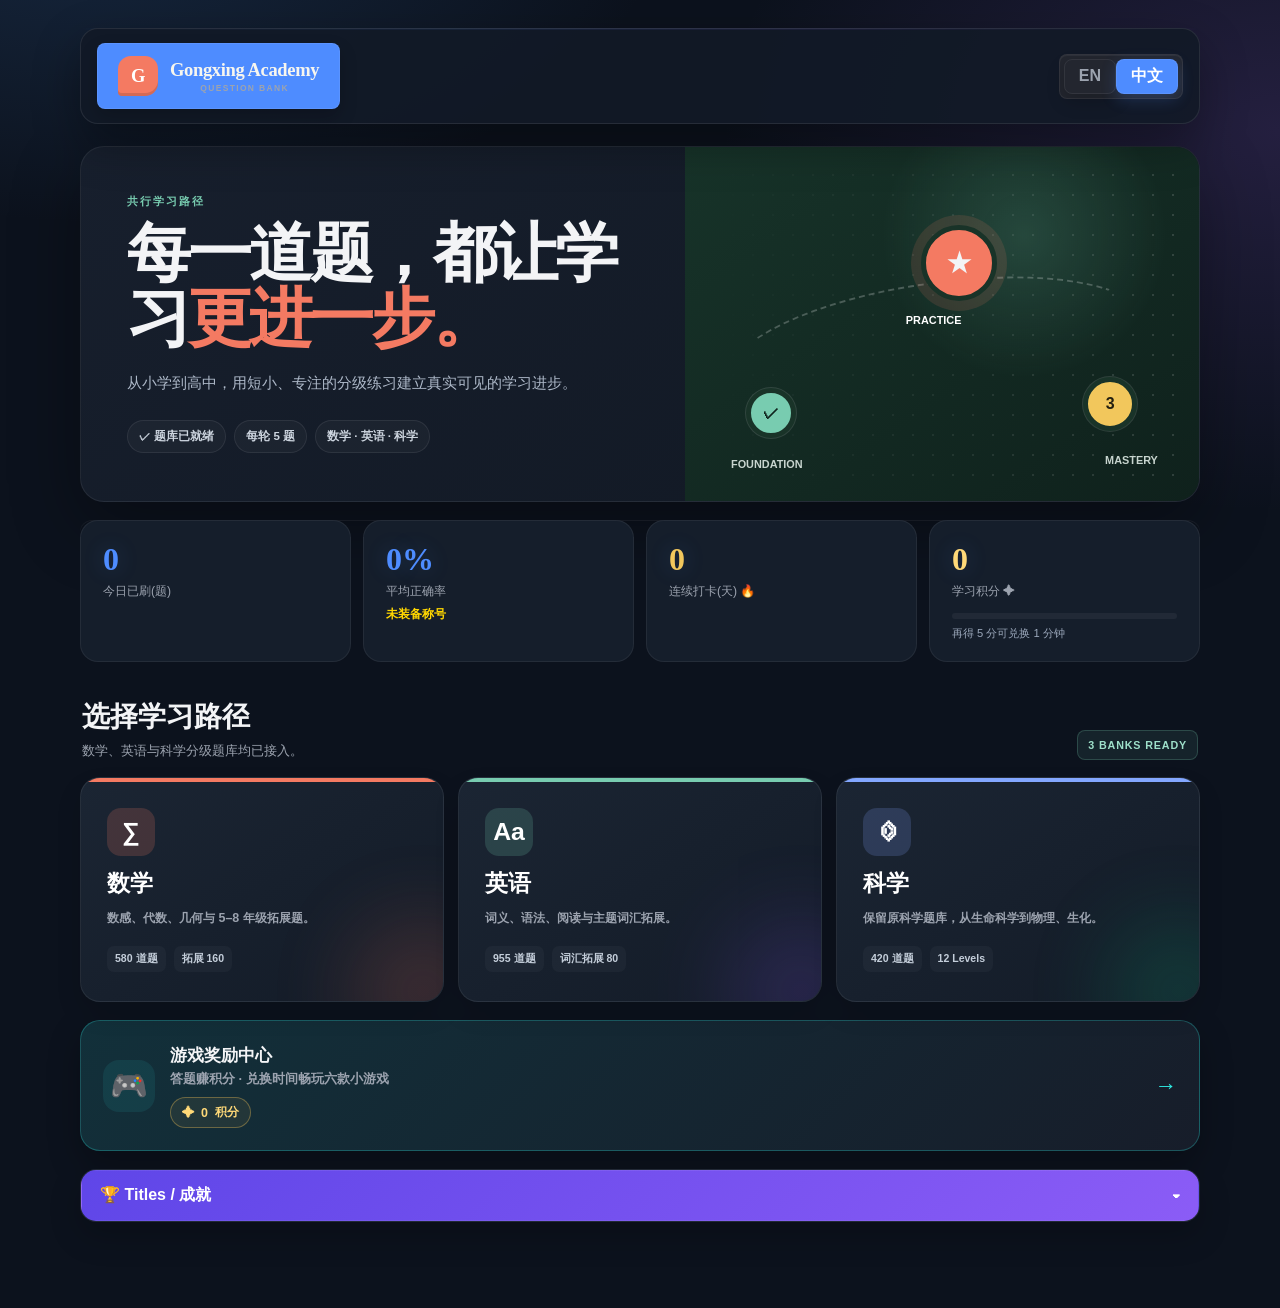
==== ta‘s backup file/html/index.html @ eada6cf4 "Add organized standalone backup bundle" ====
<!doctype html>
<html lang="zh-CN">
<head>
  <meta charset="utf-8">
  <meta name="viewport" content="width=device-width,initial-scale=1">
  <title>Gongxing Academy - 智能学习系统</title>
  <style>
    :root{--primary:#4e8cff;--english:#8b5cf6;--science:#10b981;--success:#10b981;--error:#ef4444;--warning:#f59e0b;--page:#0f1115;--card:#181a20;--input:#23262f;--border:#2e323a;--text:#f3f4f6;--muted:#9ca3af;--gold:#ffd700}
    *{box-sizing:border-box}body{margin:0;min-height:100vh;min-height:100dvh;padding:24px;background:var(--page);color:var(--text);font-family:-apple-system,BlinkMacSystemFont,"Segoe UI",sans-serif;display:flex;align-items:center;justify-content:center}.app{width:100%;max-width:820px;margin:0;padding:36px;background:var(--card);border:1px solid var(--border);border-radius:12px;box-shadow:0 8px 30px #0006}.header{display:flex;justify-content:space-between;gap:16px;align-items:center;padding-bottom:20px;border-bottom:1px solid var(--border);margin-bottom:22px}.brand{font-size:1.7rem;color:var(--primary);font-weight:700;cursor:pointer}.brand small{font-size:1rem;color:var(--muted);font-weight:400}.lang{display:flex;padding:4px;border-radius:8px;background:var(--input)}button{border:0;border-radius:8px;padding:12px 20px;background:var(--primary);color:#fff;font-weight:700;font-size:1rem;cursor:pointer;transition:.2s}button:hover:not(:disabled){filter:brightness(1.1);transform:translateY(-1px)}button:disabled{opacity:.45;cursor:not-allowed}.lang button{padding:6px 14px;background:transparent;color:var(--muted)}.lang button.active{background:var(--primary);color:#fff}.dashboard,.quiz{padding:20px;border-radius:12px;border:1px solid var(--border);background:linear-gradient(145deg,#1e222d,var(--card))}.stats{display:flex;text-align:center;gap:12px}.stat{flex:1}.value{display:block;font-size:1.7rem;font-weight:800;color:var(--primary)}.label{font-size:.9rem;color:var(--muted)}.badges{border-top:1px dashed var(--border);margin-top:16px;padding-top:16px;display:flex;justify-content:center;gap:8px;flex-wrap:wrap}.badge{padding:6px 11px;border-radius:99px;border:1px solid #4e8cff55;background:#4e8cff1a;color:#78a8ff;font-size:.85rem;font-weight:700}.badge.gold{color:var(--gold);border-color:#ffd70055;background:#ffd7001a}.title{text-align:center;margin:28px 0 8px}.subtitle{text-align:center;color:var(--muted);margin:0 0 20px}.subjects{display:flex;gap:18px}.subject{flex:1;padding:36px 10px;background:var(--input);border:2px solid transparent;border-radius:12px;text-align:center;cursor:pointer;transition:.2s}.subject:hover{transform:translateY(-4px);border-color:var(--primary)}.icon{font-size:2.6rem}.subject strong{display:block;margin-top:12px;font-size:1.2rem}.setup{display:flex;gap:14px}select{flex:1;padding:13px 15px;border-radius:8px;background:var(--input);border:1px solid var(--border);color:var(--text);font-size:1rem}.dots{display:flex;justify-content:center;flex-wrap:wrap;gap:8px;margin:0 0 22px}.dot{width:13px;height:13px;border-radius:50%;background:var(--border);cursor:pointer}.dot.active{background:var(--primary);transform:scale(1.2)}.dot.answered{box-shadow:0 0 0 2px #fff3}.dot.correct{background:var(--success)}.dot.wrong{background:var(--error)}.quiz{text-align:center;border:2px solid transparent}.quiz.correct{border-color:var(--success);background:#10b98110}.quiz.wrong{border-color:var(--error);background:#ef444410}.qsub{color:var(--muted);margin-bottom:16px}.question{font-size:1.45rem;font-weight:650;line-height:1.45;margin-bottom:24px}.passage{text-align:left;padding:16px;background:var(--card);border-left:4px solid var(--english);border-radius:8px;line-height:1.65;margin-bottom:22px}.answer{width:280px;max-width:100%;padding:14px;text-align:center;font-size:1.3rem;border-radius:8px;border:2px solid var(--border);background:var(--card);color:var(--text)}.choices{display:grid;grid-template-columns:1fr 1fr;gap:12px}.choice{background:var(--card);border:2px solid var(--border);color:var(--text);font-weight:500}.choice.selected{background:var(--primary);border-color:var(--primary)}.choice.good{background:var(--success);border-color:var(--success)}.choice.bad{background:var(--error);border-color:var(--error)}.choice.missed{color:var(--success);border-color:var(--success);background:transparent;border-style:dashed}.feedback{margin-top:18px;font-weight:700}.feedback.good{color:var(--success)}.feedback.bad{color:var(--error)}.nav{display:flex;justify-content:center;gap:12px;flex-wrap:wrap;margin-top:22px}.outline{background:transparent;color:var(--text);border:1px solid var(--border)}.score{display:none;padding:16px;border:1px solid;border-radius:12px;text-align:center;font-size:1.2rem;font-weight:800;margin-bottom:18px}.error{display:none;margin-bottom:16px;border:1px solid #ef444477;background:#ef44441a;color:#fecaca;padding:13px;border-radius:8px;line-height:1.5}@media(max-width:620px){body{padding:12px}.app{padding:22px}.header{align-items:flex-start;flex-direction:column}.subjects,.setup,.stats{flex-direction:column}.choices{grid-template-columns:1fr}}

/* Wushuang mode */
.mode-switch{display:none;align-items:center;gap:8px;margin-right:10px;padding:5px 9px 5px 12px;border:1px solid #ffffff18;border-radius:999px;background:#141820;color:var(--muted);font-size:.82rem;font-weight:800;letter-spacing:.04em;cursor:pointer}.mode-switch .mode-dot{width:18px;height:18px;border-radius:50%;background:#475064;transition:.25s}.mode-switch.is-on{color:#fff1f1;border-color:#ff3b4f88;background:#3b1017;box-shadow:0 0 22px #ff263644}.mode-switch.is-on .mode-dot{background:#ff3045;box-shadow:0 0 14px #ff3045}body.wushuang{--primary:#ff3850;--english:#ff5268;--science:#ff3045;--success:#ff5268;--glow:rgba(255,45,67,.3);background:radial-gradient(900px 520px at 15% -5%,#8e142d66,transparent 62%),radial-gradient(650px 500px at 100% 100%,#6b071b66,transparent 62%),#120b10}body.wushuang .app{background:linear-gradient(145deg,#261319,#120d12);border-color:#ff526344;box-shadow:0 28px 80px #000b,0 0 55px #ff26311c}body.wushuang .app::before{background:linear-gradient(90deg,transparent,#ff1c3a,#ff8b95,transparent)}body.wushuang .dashboard,body.wushuang .quiz{background:linear-gradient(145deg,#32171d,#1a1014);border-color:#ff526344}body.wushuang .setup,body.wushuang .subject{border-color:#ff526322;background:linear-gradient(145deg,#2a161b,#1a1115)}body.wushuang .subject:hover{border-color:#ff5263;box-shadow:0 0 28px #ff263633}body.wushuang .qsub::before{content:'⚠ ';color:#ff5b6d}.app,.app::before,.dashboard,.quiz,.setup,.subject,.score,.mode-switch,body{transition:background .7s ease,border-color .7s ease,box-shadow .7s ease,color .35s ease}
@media(max-width:620px){.mode-switch{margin-right:0}.header>div:last-child{display:flex;flex-wrap:wrap;gap:8px}.mode-switch{order:-1}}
</style>
  <style>
    .equipped-title{display:block;margin-top:6px;color:var(--gold);font-size:.78rem;font-weight:700;min-height:1em}
    .achievement-entry{margin:18px 0 26px;border:1px solid var(--border);border-radius:12px;background:#11141a;overflow:hidden}
    .achievement-toggle{width:100%;display:flex;justify-content:space-between;align-items:center;border-radius:0;background:linear-gradient(135deg,#6d4aff,#9b6cff);padding:14px 18px}
    .achievement-panel{padding:16px}.achievement-panel[hidden]{display:none}
    .achievement-summary{color:var(--muted);font-size:.9rem;margin:0 0 14px;text-align:center}
    .achievement-grid{display:grid;grid-template-columns:repeat(2,minmax(0,1fr));gap:10px}
    .achievement-card{display:flex;gap:11px;align-items:center;text-align:left;padding:13px;border:1px solid var(--border);background:var(--input);color:var(--text)}
    .achievement-card:hover:not(:disabled){border-color:#9b6cff}.achievement-card.locked{filter:grayscale(1);opacity:.48;cursor:not-allowed}
    .achievement-card.equipped{border-color:var(--gold);box-shadow:0 0 0 1px #ffd70055;background:#ffd70010}
    .achievement-icon{font-size:1.8rem;flex:0 0 34px;text-align:center}.achievement-copy{min-width:0}.achievement-name{display:block;font-weight:800}.achievement-desc{display:block;color:var(--muted);font-size:.78rem;line-height:1.35;margin-top:3px}.achievement-state{display:block;color:var(--gold);font-size:.75rem;margin-top:4px}
    .arcade-entry{display:flex;width:100%;align-items:center;justify-content:space-between;gap:18px;margin-top:18px;padding:22px;border:1px solid #2ee9e144;border-radius:20px;background:linear-gradient(135deg,#12303a,#171d2a);color:var(--text);text-align:left;box-shadow:0 14px 32px #0004;transition:.25s}.arcade-entry:hover{transform:translateY(-3px);border-color:#2ee9e1;box-shadow:0 18px 38px #0007,0 0 26px #2ee9e122}.arcade-entry-copy{display:flex;align-items:center;gap:15px}.arcade-entry-icon{display:grid;place-items:center;width:52px;height:52px;border-radius:16px;background:#2ee9e116;font-size:1.9rem}.arcade-entry-title{display:block;font-size:1.08rem;font-weight:900}.arcade-entry-sub{display:block;margin-top:4px;color:var(--muted);font-size:.8rem}.points-pill{display:inline-flex;align-items:center;gap:7px;margin-top:9px;padding:6px 11px;border:1px solid #ffc85755;border-radius:999px;background:#ffc85712;color:#ffd978;font-size:.78rem;font-weight:850}.arcade-entry-arrow{color:#2ee9e1;font-size:1.4rem;font-weight:900}
    .exchange-modal{position:fixed;inset:0;z-index:50;display:grid;place-items:center;padding:20px;background:#05070bd9;backdrop-filter:blur(16px);animation:exchange-fade .22s ease}.exchange-modal[hidden]{display:none}.exchange-card{position:relative;width:min(100%,520px);padding:30px;border:1px solid #ffffff18;border-radius:24px;background:linear-gradient(145deg,#202838,#111720);box-shadow:0 30px 90px #000c,0 0 42px #2ee9e11a}.exchange-close{position:absolute;right:16px;top:16px;width:38px;height:38px;padding:0;border:1px solid #ffffff18;background:#ffffff09;color:#dce6f7}.exchange-icon{font-size:2.8rem}.exchange-card h2{margin:14px 0 8px;font-size:1.7rem}.exchange-copy{margin:0;color:var(--muted);line-height:1.65}.exchange-balance{display:flex;justify-content:space-between;align-items:center;gap:16px;margin:22px 0;padding:16px 18px;border:1px solid #ffc85738;border-radius:14px;background:#ffc8570d}.exchange-balance strong{font-size:1.35rem;color:#ffd978}.exchange-picker{display:grid;grid-template-columns:1fr auto;gap:12px;align-items:end}.exchange-picker label{display:grid;gap:8px;color:#b8c3d5;font-size:.82rem;font-weight:800}.exchange-picker select{width:100%}.exchange-cost{min-width:105px;padding:12px;border:1px solid #ffffff12;border-radius:11px;background:#0c1119;text-align:center;color:#2ee9e1;font-weight:900}.exchange-action{width:100%;margin-top:18px;padding:14px;background:linear-gradient(135deg,#20bdb7,#4e8cff);box-shadow:0 12px 30px #2ee9e133}.exchange-action:disabled{filter:none}.exchange-note{margin:13px 0 0;color:#8290a6;font-size:.76rem;line-height:1.55;text-align:center}.exchange-active{margin:18px 0 0;padding:13px;border:1px solid #36d98b55;border-radius:12px;background:#36d98b10;color:#8ff0bd;text-align:center;font-weight:800}.reward-track{display:block;width:100%;height:6px;margin-top:13px;overflow:hidden;border-radius:999px;background:#ffffff0d}.reward-track i{display:block;height:100%;width:0;border-radius:inherit;background:linear-gradient(90deg,#ffc857,#2ee9e1);transition:width .3s}.reward-hint{display:block;margin-top:7px;color:#9ca9bc;font-size:.7rem}@keyframes exchange-fade{from{opacity:0}to{opacity:1}}
    @media(max-width:620px){.achievement-grid{grid-template-columns:1fr}.arcade-entry{padding:16px}.arcade-entry-sub{max-width:210px}.exchange-card{padding:26px 20px}.exchange-picker{grid-template-columns:1fr}.exchange-cost{width:100%}}

    /* Refined learning workspace */
    :root{--surface:#1c2029;--surface-raised:#242a36;--glow:rgba(78,140,255,.22)}
    body{background:radial-gradient(900px 500px at 12% -10%,#253f7055,transparent 65%),radial-gradient(700px 440px at 100% 100%,#5d3ea633,transparent 62%),var(--page);padding:32px 20px}
    .app{position:relative;overflow:hidden;max-width:880px;padding:38px;background:linear-gradient(145deg,#1c2029 0%,#151820 100%);border-color:#ffffff14;border-radius:22px;box-shadow:0 28px 80px #0008;animation:app-enter .5s ease both}
    .app::before{content:"";position:absolute;inset:0 0 auto;height:2px;background:linear-gradient(90deg,transparent,var(--primary),var(--english),transparent);opacity:.85}
    .header{position:relative;margin-bottom:28px;padding-bottom:22px}.brand{letter-spacing:-.04em}.lang{border:1px solid #ffffff0d;box-shadow:inset 0 1px #ffffff0d}.lang button.active{box-shadow:0 5px 16px var(--glow)}
    button{border:1px solid #ffffff12;box-shadow:0 8px 18px #0003;transition:transform .2s ease,filter .2s ease,box-shadow .2s ease}button:hover:not(:disabled){box-shadow:0 12px 24px #0005}.dashboard{padding:24px;background:linear-gradient(135deg,#263044 0%,#1b202b 60%,#171a21 100%);border-color:#ffffff13;box-shadow:inset 0 1px #ffffff0d}.value{font-size:2rem;text-shadow:0 0 22px var(--glow)}.badges{margin-top:20px;padding-top:18px}.achievement-entry{border-color:#ffffff12;border-radius:16px;background:#141820;box-shadow:0 14px 32px #0003}.achievement-toggle{background:linear-gradient(135deg,#5f46e8,#8b5cf6);box-shadow:none}.title{font-size:1.75rem;letter-spacing:-.03em;margin-top:34px}.subtitle{max-width:560px;margin-left:auto;margin-right:auto;line-height:1.65}.subjects{gap:16px}.subject{position:relative;overflow:hidden;padding:34px 16px;background:linear-gradient(150deg,#282e3a,#202530);border-color:#ffffff0b;border-radius:18px;box-shadow:0 12px 24px #0002}.subject::after{content:"";position:absolute;inset:auto -35% -55% auto;width:140px;height:140px;border-radius:50%;background:var(--primary);filter:blur(36px);opacity:.12}.subject:nth-child(2)::after{background:var(--english)}.subject:nth-child(3)::after{background:var(--science)}.subject:hover{box-shadow:0 18px 34px #0006}.setup{padding:24px;border:1px solid #ffffff12;border-radius:18px;background:var(--surface)}select{border-color:#ffffff14;background:#151922;box-shadow:inset 0 1px #ffffff08}.dots{gap:12px;margin-bottom:24px}.dot{width:11px;height:11px;background:#3c4352;transition:transform .2s ease,background .2s ease,box-shadow .2s ease}.dot.active{box-shadow:0 0 0 5px var(--glow)}.quiz{padding:40px 34px;min-height:300px;background:linear-gradient(145deg,#252c38,#1c212b);border-color:#ffffff12;box-shadow:0 20px 44px #0003;animation:quiz-enter .28s ease both}.qsub{text-transform:uppercase;letter-spacing:.08em;font-size:.78rem;font-weight:700}.question{font-size:clamp(1.45rem,3.2vw,2rem);letter-spacing:-.025em;max-width:680px;margin-left:auto;margin-right:auto}.passage{max-width:680px;margin-left:auto;margin-right:auto;background:#141820;border-color:var(--english);box-shadow:inset 0 1px #ffffff08}.answer{border-color:#ffffff14;background:#141820;box-shadow:inset 0 1px #ffffff08}.answer:focus{outline:none;border-color:var(--primary);box-shadow:0 0 0 4px var(--glow)}.choices{max-width:680px;margin-left:auto;margin-right:auto;gap:14px}.choice{min-height:58px;background:#171c25;border-color:#ffffff12}.choice:hover:not(:disabled){border-color:var(--primary);background:#263852}.nav{margin-top:26px}.outline{background:#ffffff08}.score{border-radius:16px;box-shadow:0 14px 30px #0003}.error{border-radius:14px}@keyframes app-enter{from{opacity:0;transform:translateY(14px)}to{opacity:1;transform:translateY(0)}}@keyframes quiz-enter{from{opacity:.3;transform:translateY(8px)}to{opacity:1;transform:translateY(0)}}@media(max-width:620px){body{padding:14px 10px;align-items:flex-start}.app{padding:24px 18px;border-radius:18px}.header{margin-bottom:22px}.brand{font-size:1.45rem}.dashboard,.quiz{padding:22px 18px}.stats{gap:16px}.value{font-size:1.7rem}.subjects{gap:12px}.subject{padding:24px 16px}.title{font-size:1.5rem;margin-top:28px}.question{font-size:1.42rem}.choices{gap:10px}.choice{min-height:54px}.nav{gap:10px}.nav button{flex:1;padding:12px 10px}}
  </style>
  <style>
    :root{--coral:#f47a62;--mint:#78ccb0;--yellow:#f2c75c;--paper:#171f2d;--ink:#f7f6ef;--soft:#111927}
    body{align-items:flex-start;padding:28px 18px 60px;background:radial-gradient(900px 520px at 8% -8%,#26497566,transparent 63%),radial-gradient(820px 560px at 100% 10%,#66439d44,transparent 68%),#0c121d}
    .app{max-width:1120px;padding:0;background:transparent;border:0;box-shadow:none;overflow:visible}
    .topbar{position:sticky;top:14px;z-index:20;display:flex;align-items:center;gap:18px;padding:14px 16px;margin-bottom:22px;border:1px solid #ffffff16;border-radius:18px;background:#121a27e8;backdrop-filter:blur(18px);box-shadow:0 18px 48px #0005}
    .brand{display:flex;align-items:center;gap:12px;font-family:Georgia,serif;font-size:1.16rem;color:var(--ink);letter-spacing:-.02em}
    .brand-mark{width:40px;height:40px;display:grid;place-items:center;border-radius:13px 13px 13px 4px;background:var(--coral);font-family:Georgia,serif;font-weight:900;color:white;box-shadow:inset 0 -3px #0002}
    .brand-copy{line-height:1.05}.brand-copy small{display:block;margin-top:5px;font:800 .53rem/1 sans-serif;letter-spacing:.16em;text-transform:uppercase;color:var(--muted)}
    .crumb{color:var(--muted);font-size:.8rem;font-weight:700}.top-actions{margin-left:auto;display:flex;align-items:center;gap:9px}
    .mode-switch{margin:0;background:#1b2534}.lang{border:1px solid #ffffff12}
    .panel{border:1px solid #ffffff12;border-radius:24px;background:linear-gradient(145deg,#171f2d,#111823);box-shadow:0 24px 70px #0005}
    .home-hero{display:grid;grid-template-columns:1.08fr .92fr;min-height:330px;overflow:hidden;margin-bottom:18px}
    .hero-copy{padding:48px 46px}.eyebrow{margin:0 0 12px;color:var(--mint);font-size:.68rem;font-weight:900;letter-spacing:.18em;text-transform:uppercase}
    .hero-copy h1{max-width:610px;margin:0;font-family:Georgia,serif;font-size:clamp(2.2rem,5vw,4rem);line-height:1.02;letter-spacing:-.045em}.hero-copy h1 span{color:var(--coral)}
    .hero-copy>p:not(.eyebrow){max-width:590px;margin:18px 0 24px;color:#aeb9c9;line-height:1.75;font-size:.96rem}
    .hero-chips{display:flex;flex-wrap:wrap;gap:8px}.hero-chip{padding:8px 11px;border:1px solid #ffffff14;border-radius:999px;background:#ffffff08;color:#cdd5df;font-size:.72rem;font-weight:800}
    .path-visual{position:relative;min-height:330px;overflow:hidden;background:radial-gradient(circle at 66% 25%,#78ccb02d,transparent 33%),linear-gradient(145deg,#173329,#0f211c)}
    .path-visual:before{content:"";position:absolute;inset:18px;background-image:radial-gradient(#ffffff24 1px,transparent 1px);background-size:20px 20px;mask-image:linear-gradient(90deg,transparent,#000)}
    .path-line{position:absolute;left:8%;top:38%;width:82%;height:38%;border:2px dashed #ffffff3b;border-color:#ffffff3b transparent transparent;border-radius:50%;transform:rotate(-8deg)}
    .path-node{position:absolute;display:grid;place-items:center;border:5px solid #193328;border-radius:50%;background:#274a3f;font-weight:900;box-shadow:0 0 0 1px #ffffff20}
    .path-node.one{left:12%;bottom:18%;width:50px;height:50px;background:var(--mint);color:#10251e}.path-node.two{left:46%;top:22%;width:76px;height:76px;background:var(--coral);font-size:1.5rem;box-shadow:0 0 0 10px #f47a6222}.path-node.three{right:12%;bottom:20%;width:54px;height:54px;background:var(--yellow);color:#242011}
    .path-label{position:absolute;color:#c8d5cf;font-size:.68rem;font-weight:800}.path-label.one{left:9%;bottom:9%}.path-label.two{left:43%;top:47%;color:white}.path-label.three{right:8%;bottom:10%}
    .stats{display:grid;grid-template-columns:repeat(4,1fr);gap:12px;margin:18px 0}.stat{padding:20px 22px;text-align:left;border:1px solid #ffffff10;border-radius:18px;background:#151e2b}.stat .value{font-family:Georgia,serif;font-size:2rem}.stat .label{display:block;margin-top:5px;font-size:.76rem}
    .section-heading{display:flex;align-items:end;justify-content:space-between;margin:36px 2px 17px}.section-heading h2{margin:0;font-family:Georgia,serif;font-size:1.75rem}.section-heading p{margin:6px 0 0;color:var(--muted);font-size:.82rem}.source-pill{padding:8px 10px;border-radius:8px;background:#78ccb018;color:#9ee0ca;border:1px solid #78ccb03a;font-size:.67rem;font-weight:900;letter-spacing:.08em;text-transform:uppercase}
    .subjects{display:grid;grid-template-columns:repeat(3,1fr);gap:14px}.subject{position:relative;min-height:225px;padding:26px;text-align:left;border:1px solid #ffffff12;border-radius:20px;background:linear-gradient(145deg,#1b2533,#131b27);overflow:hidden}
    .subject:hover{border-color:var(--accent,var(--primary));box-shadow:0 20px 42px #0005}.subject:before{content:"";position:absolute;inset:0 0 auto;height:4px;background:var(--accent,var(--primary))}.subject:after{content:"";position:absolute;width:150px;height:150px;right:-55px;bottom:-65px;border-radius:50%;background:var(--accent,var(--primary));filter:blur(42px);opacity:.18}
    .subject .icon{width:48px;height:48px;display:grid;place-items:center;border-radius:14px;background:color-mix(in srgb,var(--accent,var(--primary)) 19%,transparent);font-size:1.55rem}.subject strong{font-family:Georgia,serif;font-size:1.45rem}.subject p{position:relative;z-index:1;margin:10px 0 18px;color:var(--muted);font-size:.78rem;line-height:1.55}.subject-meta{display:flex;gap:8px;flex-wrap:wrap}.subject-meta span{padding:6px 8px;border-radius:7px;background:#ffffff08;color:#c4ceda;font-size:.66rem;font-weight:800}
    .achievement-entry{margin-top:18px;background:#111927}.dashboard{padding:0;border:0;background:transparent}.badges{display:none}
    .setup-shell{padding:34px}.back-link{padding:0;margin-bottom:26px;background:none;border:0;box-shadow:none;color:var(--muted);font-size:.78rem}.setup-hero{display:flex;align-items:center;gap:17px;margin-bottom:26px}.setup-icon{width:58px;height:58px;display:grid;place-items:center;border-radius:17px;background:#f47a6222;font-size:1.8rem}.setup-hero h1{margin:2px 0 6px;font-family:Georgia,serif;font-size:2.25rem}.setup-hero p:last-child{margin:0;color:var(--muted)}
    .setup-grid{display:grid;grid-template-columns:.9fr 1.1fr;gap:16px}.level-picker,.level-preview{padding:24px;border:1px solid #ffffff10;border-radius:18px;background:#0f1723}.field-label{display:block;margin-bottom:9px;color:var(--muted);font-size:.67rem;font-weight:900;letter-spacing:.13em;text-transform:uppercase}.level-picker select{width:100%;margin-bottom:16px}.start-wide{width:100%;min-height:50px;background:var(--coral)}
    .level-preview{position:relative;overflow:hidden}.level-preview h2{margin:12px 0 8px;font-family:Georgia,serif;font-size:1.65rem}.level-preview p{max-width:520px;margin:0;color:var(--muted);font-size:.8rem;line-height:1.65}.preview-meta{display:flex;gap:9px;flex-wrap:wrap;margin-top:20px}.preview-meta span{padding:7px 9px;border:1px solid #ffffff10;border-radius:8px;background:#ffffff07;font-size:.7rem;font-weight:800}.preview-meta .extension{color:#a5e5cf;border-color:#78ccb040;background:#78ccb015}
    .quiz-shell{padding:28px}.quiz-top{display:flex;align-items:center;gap:12px;margin-bottom:18px}.quiz-top .back-link{margin:0}.quiz-top-copy strong,.quiz-top-copy small{display:block}.quiz-top-copy small{margin-top:4px;color:var(--muted);font-size:.7rem}.quiz-count{margin-left:auto;color:var(--muted);font-size:.75rem;font-weight:800}.progress-track{height:6px;margin-bottom:13px;overflow:hidden;border-radius:99px;background:#ffffff0b}.progress-track i{display:block;height:100%;width:0;background:linear-gradient(90deg,var(--coral),var(--yellow));transition:width .25s}.quiz{padding:42px 34px}.question-context{display:flex;justify-content:center;gap:8px;flex-wrap:wrap;margin-bottom:18px}.question-context span{padding:6px 8px;border-radius:7px;background:#ffffff08;color:#aeb9c8;font-size:.67rem;font-weight:800}.question-context .extension{background:#78ccb019;color:#9de0c8}.answer.text-answer{width:min(520px,100%);text-align:left}.feedback-card{margin-top:22px;padding:17px 18px;text-align:left;border:1px solid;border-radius:14px}.feedback-card.good{border-color:#78ccb05c;background:#78ccb012}.feedback-card.bad{border-color:#f47a625c;background:#f47a6210}.feedback-card strong{display:block}.feedback-card span{display:block;margin-top:6px;color:#d7dee7;font-size:.84rem}.feedback-card p{margin:9px 0 0;color:var(--muted);font-size:.78rem;line-height:1.55}
    body.wushuang .panel,body.wushuang .topbar{background:linear-gradient(145deg,#28151b,#150f14);border-color:#ff526344}body.wushuang .path-visual{background:linear-gradient(145deg,#351319,#190e12)}
    @media(max-width:820px){.home-hero{grid-template-columns:1fr}.path-visual{display:none}.subjects{grid-template-columns:1fr 1fr}.stats{grid-template-columns:1fr 1fr}.setup-grid{grid-template-columns:1fr}}
    @media(max-width:620px){body{padding:10px}.topbar{top:7px;padding:11px}.crumb{display:none}.brand-copy>span{font-size:.96rem}.hero-copy{padding:34px 23px}.hero-copy h1{font-size:2.35rem}.stats,.subjects{grid-template-columns:1fr}.stat{padding:16px 18px}.subject{min-height:190px;padding:22px}.setup-shell,.quiz-shell{padding:21px 16px}.setup-hero h1{font-size:1.75rem}.quiz{padding:28px 17px}.top-actions{gap:5px}.mode-switch{font-size:0;padding:7px}.mode-switch .mode-dot{width:20px;height:20px}.lang button{padding:6px 9px}}
  </style>
</head>
<body>
  <main class="app">
    <header class="topbar">
      <button class="brand" type="button" onclick="goHome()"><span class="brand-mark">G</span><span class="brand-copy"><span>Gongxing Academy</span><small>Question Bank</small></span></button>
      <span id="crumb" class="crumb"></span>
      <div class="top-actions">
        <button id="wushuangToggle" class="mode-switch" type="button" aria-pressed="false" onclick="toggleWushuang()"><span id="wushuangText">无双</span><span class="mode-dot"></span></button>
        <div id="langToggle" class="lang"><button id="en" onclick="setLang('en')">EN</button><button id="zh" class="active" onclick="setLang('zh')">中文</button></div>
      </div>
    </header>
    <div id="error" class="error"></div>

    <section id="home">
      <div class="home-hero panel">
        <div class="hero-copy">
          <p class="eyebrow" id="heroEyebrow">共行学习路径</p>
          <h1 id="heroTitle">每一道题，都让学习<span>更进一步。</span></h1>
          <p id="heroText">从小学到高中，用短小、专注的分级练习建立真实可见的学习进步。</p>
          <div class="hero-chips"><span class="hero-chip">✓ 题库已就绪</span><span class="hero-chip" id="heroSprint">每轮 5 题</span><span class="hero-chip" id="heroSubjects">数学 · 英语 · 科学</span></div>
        </div>
        <div class="path-visual" aria-hidden="true"><div class="path-line"></div><div class="path-node one">✓</div><div class="path-node two">★</div><div class="path-node three">3</div><span class="path-label one">FOUNDATION</span><span class="path-label two">PRACTICE</span><span class="path-label three">MASTERY</span></div>
      </div>

      <div class="dashboard"><div class="stats"><div class="stat"><span class="value" id="today">0</span><span class="label" id="todayLabel">今日已刷(题)</span></div><div class="stat"><span class="value" id="accuracy">0%</span><span class="label" id="accuracyLabel">平均正确率</span><small class="equipped-title" id="equippedTitle"></small></div><div class="stat"><span class="value" style="color:var(--yellow)" id="streak">0</span><span class="label" id="streakLabel">连续打卡(天) 🔥</span></div><div class="stat"><span class="value" style="color:#ffd978" id="points">0</span><span class="label" id="pointsLabel">学习积分 ✦</span><span class="reward-track"><i id="rewardProgress"></i></span><small class="reward-hint" id="rewardHint">再得 5 分兑换游戏</small></div></div><div class="badges" id="badges"></div></div>

      <div class="section-heading"><div><h2 id="homeTitle">选择学习路径</h2><p id="homeSubtitle">数学、英语与科学分级题库均已接入。</p></div><span class="source-pill">3 BANKS READY</span></div>
      <div class="subjects">
        <button class="subject" style="--accent:#f47a62" onclick="selectSubject('math')"><span class="icon">∑</span><strong id="mathTitle">数学</strong><p id="mathDesc">数感、代数、几何与 5–8 年级拓展题。</p><span class="subject-meta"><span id="mathCount">—</span><span>拓展 160</span></span></button>
        <button class="subject" style="--accent:#78ccb0" onclick="selectSubject('english')"><span class="icon">Aa</span><strong id="englishTitle">英语</strong><p id="englishDesc">词义、语法、阅读与主题词汇拓展。</p><span class="subject-meta"><span id="englishCount">—</span><span>词汇拓展 80</span></span></button>
        <button class="subject" style="--accent:#83a7ff" onclick="selectSubject('science')"><span class="icon">⌬</span><strong id="scienceTitle">科学</strong><p id="scienceDesc">从生命科学到物理、生化的分级练习。</p><span class="subject-meta"><span id="scienceCount">—</span><span id="scienceLevels">12 Levels</span></span></button>
      </div>

      <button class="arcade-entry" type="button" onclick="openExchange()"><span class="arcade-entry-copy"><span class="arcade-entry-icon">🎮</span><span><span class="arcade-entry-title" id="arcadeTitle">游戏奖励中心</span><span class="arcade-entry-sub" id="arcadeSub">答题赚积分 · 兑换时间畅玩六款小游戏</span><span class="points-pill">✦ <span id="arcadePoints">0</span> <span id="arcadePointUnit">积分</span></span></span></span><span class="arcade-entry-arrow">→</span></button>

      <div class="achievement-entry"><button class="achievement-toggle" onclick="toggleAchievements()"><span id="achievementHeading">🏆 Titles / 成就</span><span id="achievementChevron">▾</span></button><div id="achievementPanel" class="achievement-panel" hidden><p id="achievementSummary" class="achievement-summary"></p><div id="achievementGrid" class="achievement-grid"></div></div></div>
    </section>

    <section id="setup" class="panel setup-shell" hidden>
      <button class="back-link" type="button" onclick="goHome()">← <span id="backHome">返回学习路径</span></button>
      <div class="setup-hero"><span class="setup-icon" id="setupIcon">∑</span><div><p class="eyebrow" id="setupEyebrow">COURSE LIBRARY</p><h1 id="setupTitle">数学</h1><p id="setupIntro">选择适合你的等级，开始一次专注练习。</p></div></div>
      <div class="setup-grid">
        <div class="level-picker"><label class="field-label" id="levelLabel" for="levels">选择课程等级</label><select id="levels" onchange="updateLevelPreview()"></select><button id="start" class="start-wide" onclick="startQuiz()">开始刷题 →</button><p class="subtitle" id="setupNote">每次最多随机抽取 5 道不重复题目。</p></div>
        <div class="level-preview"><span class="source-pill" id="previewSource">CORE BANK</span><h2 id="previewTitle">—</h2><p id="previewDescription">—</p><div class="preview-meta"><span id="previewQuestions">0 Questions</span><span id="previewUnits">Graded practice</span><span id="previewExtension" class="extension" hidden>拓展题库</span></div></div>
      </div>
    </section>

    <section id="quizView" class="panel quiz-shell" hidden>
      <div class="quiz-top"><button class="back-link" type="button" onclick="exitQuiz()">←</button><div class="quiz-top-copy"><strong id="quizTitle">Focused practice</strong><small id="quizSubtitle">5-question learning sprint</small></div><span class="quiz-count" id="quizCount">1 / 5</span></div>
      <div class="progress-track"><i id="progressBar"></i></div><div id="score" class="score"></div><div id="dots" class="dots"></div><div id="quiz" class="quiz"><div id="content"></div></div><div class="nav"><button class="outline" id="prev" onclick="nav(-1)">上一题</button><button id="next" onclick="nav(1)">下一题</button><button id="submit" style="background:var(--success)" onclick="submitQuiz()">提交批改</button></div>
    </section>
  </main>
  <section class="exchange-modal" id="exchangeModal" hidden aria-modal="true" role="dialog" aria-labelledby="exchangeTitle">
    <div class="exchange-card"><button class="exchange-close" type="button" aria-label="Close" onclick="closeExchange()">×</button><div class="exchange-icon">🎟️</div><h2 id="exchangeTitle">兑换游戏时间</h2><p class="exchange-copy" id="exchangeCopy">每 5 积分可兑换 1 分钟，本次最多兑换 15 分钟。</p><div class="exchange-balance"><span id="exchangeBalanceLabel">当前积分</span><strong><span id="exchangePoints">0</span> <span id="exchangePointUnit">积分</span></strong></div><div id="exchangePurchase"><div class="exchange-picker"><label><span id="exchangeMinutesLabel">兑换时长</span><select id="exchangeMinutes" onchange="updateExchangeCost()"></select></label><div class="exchange-cost"><span id="exchangeCost">0</span> <span id="exchangeCostUnit">积分</span></div></div><button class="exchange-action" id="exchangeAction" type="button" onclick="redeemGameTime()">兑换并进入游戏</button><p class="exchange-note" id="exchangeNote">答对 1 题得 1 积分，5 题全对额外奖励 1 积分。</p></div><div class="exchange-active" id="exchangeActive" hidden></div></div>
  </section>
<script id="embeddedBanks" type="application/json">{"math.json":{"subject":"math","levels":[{"id":"1","name":{"zh":"一年级","en":"Grade 1"},"questions":[{"id":"m1_01","type":"number","question":{"zh":"1 + 1 = ?","en":"1 + 1 = ?"},"answer":2,"knowledge":"addition"},{"id":"m1_02","type":"number","question":{"zh":"6 - 4 = ?","en":"6 - 4 = ?"},"answer":2,"knowledge":"subtraction"},{"id":"m1_03","type":"number","question":{"zh":"7 + 11 = ?","en":"7 + 11 = ?"},"answer":18,"knowledge":"addition"},{"id":"m1_04","type":"number","question":{"zh":"10 - 6 = ?","en":"10 - 6 = ?"},"answer":4,"knowledge":"subtraction"},{"id":"m1_05","type":"number","question":{"zh":"3 + 4 = ?","en":"3 + 4 = ?"},"answer":7,"knowledge":"addition"},{"id":"m1_06","type":"number","question":{"zh":"12 - 6 = ?","en":"12 - 6 = ?"},"answer":6,"knowledge":"subtraction"},{"id":"m1_07","type":"number","question":{"zh":"9 + 9 = ?","en":"9 + 9 = ?"},"answer":18,"knowledge":"addition"},{"id":"m1_08","type":"number","question":{"zh":"18 - 2 = ?","en":"18 - 2 = ?"},"answer":16,"knowledge":"subtraction"},{"id":"m1_09","type":"number","question":{"zh":"5 + 11 = ?","en":"5 + 11 = ?"},"answer":16,"knowledge":"addition"},{"id":"m1_10","type":"number","question":{"zh":"10 - 8 = ?","en":"10 - 8 = ?"},"answer":2,"knowledge":"subtraction"},{"id":"m1_11","type":"number","question":{"zh":"1 + 13 = ?","en":"1 + 13 = ?"},"answer":14,"knowledge":"addition"},{"id":"m1_12","type":"number","question":{"zh":"8 - 4 = ?","en":"8 - 4 = ?"},"answer":4,"knowledge":"subtraction"},{"id":"m1_13","type":"number","question":{"zh":"7 + 9 = ?","en":"7 + 9 = ?"},"answer":16,"knowledge":"addition"},{"id":"m1_14","type":"number","question":{"zh":"10 - 6 = ?","en":"10 - 6 = ?"},"answer":4,"knowledge":"subtraction"},{"id":"m1_15","type":"number","question":{"zh":"3 + 3 = ?","en":"3 + 3 = ?"},"answer":6,"knowledge":"addition"},{"id":"m1_16","type":"number","question":{"zh":"6 - 6 = ?","en":"6 - 6 = ?"},"answer":0,"knowledge":"subtraction"},{"id":"m1_17","type":"number","question":{"zh":"9 + 4 = ?","en":"9 + 4 = ?"},"answer":13,"knowledge":"addition"},{"id":"m1_18","type":"number","question":{"zh":"14 - 2 = ?","en":"14 - 2 = ?"},"answer":12,"knowledge":"subtraction"},{"id":"m1_19","type":"number","question":{"zh":"5 + 1 = ?","en":"5 + 1 = ?"},"answer":6,"knowledge":"addition"},{"id":"m1_20","type":"number","question":{"zh":"12 - 8 = ?","en":"12 - 8 = ?"},"answer":4,"knowledge":"subtraction"},{"id":"m1_21","type":"number","question":{"zh":"1 + 6 = ?","en":"1 + 6 = ?"},"answer":7,"knowledge":"addition"},{"id":"m1_22","type":"number","question":{"zh":"10 - 4 = ?","en":"10 - 4 = ?"},"answer":6,"knowledge":"subtraction"},{"id":"m1_23","type":"number","question":{"zh":"7 + 7 = ?","en":"7 + 7 = ?"},"answer":14,"knowledge":"addition"},{"id":"m1_24","type":"number","question":{"zh":"10 - 6 = ?","en":"10 - 6 = ?"},"answer":4,"knowledge":"subtraction"},{"id":"m1_25","type":"number","question":{"zh":"3 + 2 = ?","en":"3 + 2 = ?"},"answer":5,"knowledge":"addition"},{"id":"m1_26","type":"number","question":{"zh":"14 - 6 = ?","en":"14 - 6 = ?"},"answer":8,"knowledge":"subtraction"},{"id":"m1_27","type":"number","question":{"zh":"9 + 10 = ?","en":"9 + 10 = ?"},"answer":19,"knowledge":"addition"},{"id":"m1_28","type":"number","question":{"zh":"10 - 2 = ?","en":"10 - 2 = ?"},"answer":8,"knowledge":"subtraction"},{"id":"m1_29","type":"number","question":{"zh":"5 + 6 = ?","en":"5 + 6 = ?"},"answer":11,"knowledge":"addition"},{"id":"m1_30","type":"number","question":{"zh":"8 - 2 = ?","en":"8 - 2 = ?"},"answer":6,"knowledge":"subtraction"},{"id":"m1_31","type":"number","question":{"zh":"1 + 18 = ?","en":"1 + 18 = ?"},"answer":19,"knowledge":"addition"},{"id":"m1_32","type":"number","question":{"zh":"12 - 4 = ?","en":"12 - 4 = ?"},"answer":8,"knowledge":"subtraction"},{"id":"m1_33","type":"number","question":{"zh":"7 + 5 = ?","en":"7 + 5 = ?"},"answer":12,"knowledge":"addition"},{"id":"m1_34","type":"number","question":{"zh":"10 - 6 = ?","en":"10 - 6 = ?"},"answer":4,"knowledge":"subtraction"},{"id":"m1_35","type":"number","question":{"zh":"3 + 1 = ?","en":"3 + 1 = ?"},"answer":4,"knowledge":"addition"}]},{"id":"2","name":{"zh":"二年级","en":"Grade 2"},"questions":[{"id":"m2_01","type":"number","question":{"zh":"2 × 2 = ?","en":"2 × 2 = ?"},"answer":4,"knowledge":"multiplication"},{"id":"m2_02","type":"number","question":{"zh":"19 + 12 = ?","en":"19 + 12 = ?"},"answer":31,"knowledge":"addition"},{"id":"m2_03","type":"number","question":{"zh":"26 - 21 = ?","en":"26 - 21 = ?"},"answer":5,"knowledge":"subtraction"},{"id":"m2_04","type":"number","question":{"zh":"5 × 5 = ?","en":"5 × 5 = ?"},"answer":25,"knowledge":"multiplication"},{"id":"m2_05","type":"number","question":{"zh":"40 + 19 = ?","en":"40 + 19 = ?"},"answer":59,"knowledge":"addition"},{"id":"m2_06","type":"number","question":{"zh":"47 - 8 = ?","en":"47 - 8 = ?"},"answer":39,"knowledge":"subtraction"},{"id":"m2_07","type":"number","question":{"zh":"8 × 3 = ?","en":"8 × 3 = ?"},"answer":24,"knowledge":"multiplication"},{"id":"m2_08","type":"number","question":{"zh":"61 + 6 = ?","en":"61 + 6 = ?"},"answer":67,"knowledge":"addition"},{"id":"m2_09","type":"number","question":{"zh":"68 - 15 = ?","en":"68 - 15 = ?"},"answer":53,"knowledge":"subtraction"},{"id":"m2_10","type":"number","question":{"zh":"3 × 6 = ?","en":"3 × 6 = ?"},"answer":18,"knowledge":"multiplication"},{"id":"m2_11","type":"number","question":{"zh":"12 + 13 = ?","en":"12 + 13 = ?"},"answer":25,"knowledge":"addition"},{"id":"m2_12","type":"number","question":{"zh":"19 - 22 = ?","en":"19 - 22 = ?"},"answer":-3,"knowledge":"subtraction"},{"id":"m2_13","type":"number","question":{"zh":"6 × 4 = ?","en":"6 × 4 = ?"},"answer":24,"knowledge":"multiplication"},{"id":"m2_14","type":"number","question":{"zh":"33 + 20 = ?","en":"33 + 20 = ?"},"answer":53,"knowledge":"addition"},{"id":"m2_15","type":"number","question":{"zh":"40 - 9 = ?","en":"40 - 9 = ?"},"answer":31,"knowledge":"subtraction"},{"id":"m2_16","type":"number","question":{"zh":"9 × 2 = ?","en":"9 × 2 = ?"},"answer":18,"knowledge":"multiplication"},{"id":"m2_17","type":"number","question":{"zh":"54 + 7 = ?","en":"54 + 7 = ?"},"answer":61,"knowledge":"addition"},{"id":"m2_18","type":"number","question":{"zh":"61 - 16 = ?","en":"61 - 16 = ?"},"answer":45,"knowledge":"subtraction"},{"id":"m2_19","type":"number","question":{"zh":"4 × 5 = ?","en":"4 × 5 = ?"},"answer":20,"knowledge":"multiplication"},{"id":"m2_20","type":"number","question":{"zh":"75 + 14 = ?","en":"75 + 14 = ?"},"answer":89,"knowledge":"addition"},{"id":"m2_21","type":"number","question":{"zh":"12 - 3 = ?","en":"12 - 3 = ?"},"answer":9,"knowledge":"subtraction"},{"id":"m2_22","type":"number","question":{"zh":"7 × 3 = ?","en":"7 × 3 = ?"},"answer":21,"knowledge":"multiplication"},{"id":"m2_23","type":"number","question":{"zh":"26 + 21 = ?","en":"26 + 21 = ?"},"answer":47,"knowledge":"addition"},{"id":"m2_24","type":"number","question":{"zh":"33 - 10 = ?","en":"33 - 10 = ?"},"answer":23,"knowledge":"subtraction"},{"id":"m2_25","type":"number","question":{"zh":"2 × 6 = ?","en":"2 × 6 = ?"},"answer":12,"knowledge":"multiplication"},{"id":"m2_26","type":"number","question":{"zh":"47 + 8 = ?","en":"47 + 8 = ?"},"answer":55,"knowledge":"addition"},{"id":"m2_27","type":"number","question":{"zh":"54 - 17 = ?","en":"54 - 17 = ?"},"answer":37,"knowledge":"subtraction"},{"id":"m2_28","type":"number","question":{"zh":"5 × 4 = ?","en":"5 × 4 = ?"},"answer":20,"knowledge":"multiplication"},{"id":"m2_29","type":"number","question":{"zh":"68 + 15 = ?","en":"68 + 15 = ?"},"answer":83,"knowledge":"addition"},{"id":"m2_30","type":"number","question":{"zh":"75 - 4 = ?","en":"75 - 4 = ?"},"answer":71,"knowledge":"subtraction"},{"id":"m2_31","type":"number","question":{"zh":"8 × 2 = ?","en":"8 × 2 = ?"},"answer":16,"knowledge":"multiplication"},{"id":"m2_32","type":"number","question":{"zh":"19 + 22 = ?","en":"19 + 22 = ?"},"answer":41,"knowledge":"addition"},{"id":"m2_33","type":"number","question":{"zh":"26 - 11 = ?","en":"26 - 11 = ?"},"answer":15,"knowledge":"subtraction"},{"id":"m2_34","type":"number","question":{"zh":"3 × 5 = ?","en":"3 × 5 = ?"},"answer":15,"knowledge":"multiplication"},{"id":"m2_35","type":"number","question":{"zh":"40 + 9 = ?","en":"40 + 9 = ?"},"answer":49,"knowledge":"addition"}]},{"id":"3","name":{"zh":"三年级","en":"Grade 3"},"questions":[{"id":"m3_01","type":"number","question":{"zh":"120 + 35 = ?","en":"120 + 35 = ?"},"answer":155,"knowledge":"addition"},{"id":"m3_02","type":"number","question":{"zh":"133 - 52 = ?","en":"133 - 52 = ?"},"answer":81,"knowledge":"subtraction"},{"id":"m3_03","type":"number","question":{"zh":"14 × 5 = ?","en":"14 × 5 = ?"},"answer":70,"knowledge":"multiplication"},{"id":"m3_04","type":"number","question":{"zh":"159 + 86 = ?","en":"159 + 86 = ?"},"answer":245,"knowledge":"addition"},{"id":"m3_05","type":"number","question":{"zh":"172 - 103 = ?","en":"172 - 103 = ?"},"answer":69,"knowledge":"subtraction"},{"id":"m3_06","type":"number","question":{"zh":"17 × 8 = ?","en":"17 × 8 = ?"},"answer":136,"knowledge":"multiplication"},{"id":"m3_07","type":"number","question":{"zh":"198 + 47 = ?","en":"198 + 47 = ?"},"answer":245,"knowledge":"addition"},{"id":"m3_08","type":"number","question":{"zh":"211 - 64 = ?","en":"211 - 64 = ?"},"answer":147,"knowledge":"subtraction"},{"id":"m3_09","type":"number","question":{"zh":"20 × 5 = ?","en":"20 × 5 = ?"},"answer":100,"knowledge":"multiplication"},{"id":"m3_10","type":"number","question":{"zh":"237 + 98 = ?","en":"237 + 98 = ?"},"answer":335,"knowledge":"addition"},{"id":"m3_11","type":"number","question":{"zh":"250 - 115 = ?","en":"250 - 115 = ?"},"answer":135,"knowledge":"subtraction"},{"id":"m3_12","type":"number","question":{"zh":"23 × 8 = ?","en":"23 × 8 = ?"},"answer":184,"knowledge":"multiplication"},{"id":"m3_13","type":"number","question":{"zh":"276 + 59 = ?","en":"276 + 59 = ?"},"answer":335,"knowledge":"addition"},{"id":"m3_14","type":"number","question":{"zh":"289 - 76 = ?","en":"289 - 76 = ?"},"answer":213,"knowledge":"subtraction"},{"id":"m3_15","type":"number","question":{"zh":"26 × 5 = ?","en":"26 × 5 = ?"},"answer":130,"knowledge":"multiplication"},{"id":"m3_16","type":"number","question":{"zh":"315 + 110 = ?","en":"315 + 110 = ?"},"answer":425,"knowledge":"addition"},{"id":"m3_17","type":"number","question":{"zh":"328 - 37 = ?","en":"328 - 37 = ?"},"answer":291,"knowledge":"subtraction"},{"id":"m3_18","type":"number","question":{"zh":"29 × 8 = ?","en":"29 × 8 = ?"},"answer":232,"knowledge":"multiplication"},{"id":"m3_19","type":"number","question":{"zh":"354 + 71 = ?","en":"354 + 71 = ?"},"answer":425,"knowledge":"addition"},{"id":"m3_20","type":"number","question":{"zh":"367 - 88 = ?","en":"367 - 88 = ?"},"answer":279,"knowledge":"subtraction"},{"id":"m3_21","type":"number","question":{"zh":"32 × 5 = ?","en":"32 × 5 = ?"},"answer":160,"knowledge":"multiplication"},{"id":"m3_22","type":"number","question":{"zh":"393 + 122 = ?","en":"393 + 122 = ?"},"answer":515,"knowledge":"addition"},{"id":"m3_23","type":"number","question":{"zh":"406 - 49 = ?","en":"406 - 49 = ?"},"answer":357,"knowledge":"subtraction"},{"id":"m3_24","type":"number","question":{"zh":"35 × 8 = ?","en":"35 × 8 = ?"},"answer":280,"knowledge":"multiplication"},{"id":"m3_25","type":"number","question":{"zh":"432 + 83 = ?","en":"432 + 83 = ?"},"answer":515,"knowledge":"addition"},{"id":"m3_26","type":"number","question":{"zh":"445 - 100 = ?","en":"445 - 100 = ?"},"answer":345,"knowledge":"subtraction"},{"id":"m3_27","type":"number","question":{"zh":"38 × 5 = ?","en":"38 × 5 = ?"},"answer":190,"knowledge":"multiplication"},{"id":"m3_28","type":"number","question":{"zh":"471 + 44 = ?","en":"471 + 44 = ?"},"answer":515,"knowledge":"addition"},{"id":"m3_29","type":"number","question":{"zh":"484 - 61 = ?","en":"484 - 61 = ?"},"answer":423,"knowledge":"subtraction"},{"id":"m3_30","type":"number","question":{"zh":"41 × 8 = ?","en":"41 × 8 = ?"},"answer":328,"knowledge":"multiplication"},{"id":"m3_31","type":"number","question":{"zh":"510 + 95 = ?","en":"510 + 95 = ?"},"answer":605,"knowledge":"addition"},{"id":"m3_32","type":"number","question":{"zh":"523 - 112 = ?","en":"523 - 112 = ?"},"answer":411,"knowledge":"subtraction"},{"id":"m3_33","type":"number","question":{"zh":"44 × 5 = ?","en":"44 × 5 = ?"},"answer":220,"knowledge":"multiplication"},{"id":"m3_34","type":"number","question":{"zh":"549 + 56 = ?","en":"549 + 56 = ?"},"answer":605,"knowledge":"addition"},{"id":"m3_35","type":"number","question":{"zh":"562 - 73 = ?","en":"562 - 73 = ?"},"answer":489,"knowledge":"subtraction"}]},{"id":"4","name":{"zh":"四年级","en":"Grade 4"},"questions":[{"id":"m4_01","type":"number","question":{"zh":"2.1 + 1.2 = ?","en":"2.1 + 1.2 = ?"},"answer":3.3,"knowledge":"decimals"},{"id":"m4_02","type":"number","question":{"zh":"19 × 12 = ?","en":"19 × 12 = ?"},"answer":228,"knowledge":"multiplication"},{"id":"m4_03","type":"number","question":{"zh":"50 ÷ 5 = ?","en":"50 ÷ 5 = ?"},"answer":10,"knowledge":"division"},{"id":"m4_04","type":"number","question":{"zh":"正方形的边长是 7 cm，周长是多少 cm？","en":"A square has side length 7 cm. What is its perimeter in cm?"},"answer":28,"knowledge":"perimeter"},{"id":"m4_05","type":"number","question":{"zh":"2.5 + 1.6 = ?","en":"2.5 + 1.6 = ?"},"answer":4.1,"knowledge":"decimals"},{"id":"m4_06","type":"number","question":{"zh":"23 × 16 = ?","en":"23 × 16 = ?"},"answer":368,"knowledge":"multiplication"},{"id":"m4_07","type":"number","question":{"zh":"126 ÷ 9 = ?","en":"126 ÷ 9 = ?"},"answer":14,"knowledge":"division"},{"id":"m4_08","type":"number","question":{"zh":"正方形的边长是 11 cm，周长是多少 cm？","en":"A square has side length 11 cm. What is its perimeter in cm?"},"answer":44,"knowledge":"perimeter"},{"id":"m4_09","type":"number","question":{"zh":"2.1 + 1.5 = ?","en":"2.1 + 1.5 = ?"},"answer":3.6,"knowledge":"decimals"},{"id":"m4_10","type":"number","question":{"zh":"27 × 12 = ?","en":"27 × 12 = ?"},"answer":324,"knowledge":"multiplication"},{"id":"m4_11","type":"number","question":{"zh":"72 ÷ 4 = ?","en":"72 ÷ 4 = ?"},"answer":18,"knowledge":"division"},{"id":"m4_12","type":"number","question":{"zh":"正方形的边长是 5 cm，周长是多少 cm？","en":"A square has side length 5 cm. What is its perimeter in cm?"},"answer":20,"knowledge":"perimeter"},{"id":"m4_13","type":"number","question":{"zh":"2.5 + 1.4 = ?","en":"2.5 + 1.4 = ?"},"answer":3.9,"knowledge":"decimals"},{"id":"m4_14","type":"number","question":{"zh":"31 × 16 = ?","en":"31 × 16 = ?"},"answer":496,"knowledge":"multiplication"},{"id":"m4_15","type":"number","question":{"zh":"176 ÷ 8 = ?","en":"176 ÷ 8 = ?"},"answer":22,"knowledge":"division"},{"id":"m4_16","type":"number","question":{"zh":"正方形的边长是 9 cm，周长是多少 cm？","en":"A square has side length 9 cm. What is its perimeter in cm?"},"answer":36,"knowledge":"perimeter"},{"id":"m4_17","type":"number","question":{"zh":"2.1 + 1.3 = ?","en":"2.1 + 1.3 = ?"},"answer":3.4,"knowledge":"decimals"},{"id":"m4_18","type":"number","question":{"zh":"35 × 12 = ?","en":"35 × 12 = ?"},"answer":420,"knowledge":"multiplication"},{"id":"m4_19","type":"number","question":{"zh":"78 ÷ 3 = ?","en":"78 ÷ 3 = ?"},"answer":26,"knowledge":"division"},{"id":"m4_20","type":"number","question":{"zh":"正方形的边长是 13 cm，周长是多少 cm？","en":"A square has side length 13 cm. What is its perimeter in cm?"},"answer":52,"knowledge":"perimeter"},{"id":"m4_21","type":"number","question":{"zh":"2.5 + 1.2 = ?","en":"2.5 + 1.2 = ?"},"answer":3.7,"knowledge":"decimals"},{"id":"m4_22","type":"number","question":{"zh":"39 × 16 = ?","en":"39 × 16 = ?"},"answer":624,"knowledge":"multiplication"},{"id":"m4_23","type":"number","question":{"zh":"210 ÷ 7 = ?","en":"210 ÷ 7 = ?"},"answer":30,"knowledge":"division"},{"id":"m4_24","type":"number","question":{"zh":"正方形的边长是 7 cm，周长是多少 cm？","en":"A square has side length 7 cm. What is its perimeter in cm?"},"answer":28,"knowledge":"perimeter"},{"id":"m4_25","type":"number","question":{"zh":"2.1 + 1.6 = ?","en":"2.1 + 1.6 = ?"},"answer":3.7,"knowledge":"decimals"},{"id":"m4_26","type":"number","question":{"zh":"43 × 12 = ?","en":"43 × 12 = ?"},"answer":516,"knowledge":"multiplication"},{"id":"m4_27","type":"number","question":{"zh":"374 ÷ 11 = ?","en":"374 ÷ 11 = ?"},"answer":34,"knowledge":"division"},{"id":"m4_28","type":"number","question":{"zh":"正方形的边长是 11 cm，周长是多少 cm？","en":"A square has side length 11 cm. What is its perimeter in cm?"},"answer":44,"knowledge":"perimeter"},{"id":"m4_29","type":"number","question":{"zh":"2.5 + 1.5 = ?","en":"2.5 + 1.5 = ?"},"answer":4,"knowledge":"decimals"},{"id":"m4_30","type":"number","question":{"zh":"47 × 16 = ?","en":"47 × 16 = ?"},"answer":752,"knowledge":"multiplication"},{"id":"m4_31","type":"number","question":{"zh":"228 ÷ 6 = ?","en":"228 ÷ 6 = ?"},"answer":38,"knowledge":"division"},{"id":"m4_32","type":"number","question":{"zh":"正方形的边长是 5 cm，周长是多少 cm？","en":"A square has side length 5 cm. What is its perimeter in cm?"},"answer":20,"knowledge":"perimeter"},{"id":"m4_33","type":"number","question":{"zh":"2.1 + 1.4 = ?","en":"2.1 + 1.4 = ?"},"answer":3.5,"knowledge":"decimals"},{"id":"m4_34","type":"number","question":{"zh":"51 × 12 = ?","en":"51 × 12 = ?"},"answer":612,"knowledge":"multiplication"},{"id":"m4_35","type":"number","question":{"zh":"420 ÷ 10 = ?","en":"420 ÷ 10 = ?"},"answer":42,"knowledge":"division"}]},{"id":"5","name":{"zh":"五年级","en":"Grade 5"},"questions":[{"id":"m5_01","type":"number","question":{"zh":"10 的 20% 是多少？","en":"What is 20% of 10?"},"answer":2,"knowledge":"percentage"},{"id":"m5_02","type":"number","question":{"zh":"长方形长 3，宽 4，面积是多少？","en":"A rectangle is 3 by 4. What is its area?"},"answer":12,"knowledge":"area"},{"id":"m5_03","type":"number","question":{"zh":"解方程：4x = 24，x = ?","en":"Solve: 4x = 24. x = ?"},"answer":6,"knowledge":"equation"},{"id":"m5_04","type":"number","question":{"zh":"长方体长 4、宽 5、高 2，体积是多少？","en":"A rectangular prism is 4 by 5 by 2. What is its volume?"},"answer":40,"knowledge":"volume"},{"id":"m5_05","type":"number","question":{"zh":"7 ÷ 9 = ?（保留三位小数）","en":"7 ÷ 9 = ? (round to three decimals)"},"answer":0.778,"knowledge":"division"},{"id":"m5_06","type":"number","question":{"zh":"15 的 20% 是多少？","en":"What is 20% of 15?"},"answer":3,"knowledge":"percentage"},{"id":"m5_07","type":"number","question":{"zh":"长方形长 8，宽 3，面积是多少？","en":"A rectangle is 8 by 3. What is its area?"},"answer":24,"knowledge":"area"},{"id":"m5_08","type":"number","question":{"zh":"解方程：2x = 22，x = ?","en":"Solve: 2x = 22. x = ?"},"answer":11,"knowledge":"equation"},{"id":"m5_09","type":"number","question":{"zh":"长方体长 1、宽 3、高 2，体积是多少？","en":"A rectangular prism is 1 by 3 by 2. What is its volume?"},"answer":6,"knowledge":"volume"},{"id":"m5_10","type":"number","question":{"zh":"4 ÷ 14 = ?（保留三位小数）","en":"4 ÷ 14 = ? (round to three decimals)"},"answer":0.286,"knowledge":"division"},{"id":"m5_11","type":"number","question":{"zh":"20 的 20% 是多少？","en":"What is 20% of 20?"},"answer":4,"knowledge":"percentage"},{"id":"m5_12","type":"number","question":{"zh":"长方形长 5，宽 8，面积是多少？","en":"A rectangle is 5 by 8. What is its area?"},"answer":40,"knowledge":"area"},{"id":"m5_13","type":"number","question":{"zh":"解方程：7x = 112，x = ?","en":"Solve: 7x = 112. x = ?"},"answer":16,"knowledge":"equation"},{"id":"m5_14","type":"number","question":{"zh":"长方体长 6、宽 8、高 2，体积是多少？","en":"A rectangular prism is 6 by 8 by 2. What is its volume?"},"answer":96,"knowledge":"volume"},{"id":"m5_15","type":"number","question":{"zh":"9 ÷ 9 = ?（保留三位小数）","en":"9 ÷ 9 = ? (round to three decimals)"},"answer":1,"knowledge":"division"},{"id":"m5_16","type":"number","question":{"zh":"25 的 20% 是多少？","en":"What is 20% of 25?"},"answer":5,"knowledge":"percentage"},{"id":"m5_17","type":"number","question":{"zh":"长方形长 2，宽 7，面积是多少？","en":"A rectangle is 2 by 7. What is its area?"},"answer":14,"knowledge":"area"},{"id":"m5_18","type":"number","question":{"zh":"解方程：5x = 105，x = ?","en":"Solve: 5x = 105. x = ?"},"answer":21,"knowledge":"equation"},{"id":"m5_19","type":"number","question":{"zh":"长方体长 3、宽 6、高 2，体积是多少？","en":"A rectangular prism is 3 by 6 by 2. What is its volume?"},"answer":36,"knowledge":"volume"},{"id":"m5_20","type":"number","question":{"zh":"6 ÷ 14 = ?（保留三位小数）","en":"6 ÷ 14 = ? (round to three decimals)"},"answer":0.429,"knowledge":"division"},{"id":"m5_21","type":"number","question":{"zh":"30 的 20% 是多少？","en":"What is 20% of 30?"},"answer":6,"knowledge":"percentage"},{"id":"m5_22","type":"number","question":{"zh":"长方形长 7，宽 6，面积是多少？","en":"A rectangle is 7 by 6. What is its area?"},"answer":42,"knowledge":"area"},{"id":"m5_23","type":"number","question":{"zh":"解方程：3x = 18，x = ?","en":"Solve: 3x = 18. x = ?"},"answer":6,"knowledge":"equation"},{"id":"m5_24","type":"number","question":{"zh":"长方体长 8、宽 4、高 2，体积是多少？","en":"A rectangular prism is 8 by 4 by 2. What is its volume?"},"answer":64,"knowledge":"volume"},{"id":"m5_25","type":"number","question":{"zh":"3 ÷ 9 = ?（保留三位小数）","en":"3 ÷ 9 = ? (round to three decimals)"},"answer":0.333,"knowledge":"division"},{"id":"m5_26","type":"number","question":{"zh":"35 的 20% 是多少？","en":"What is 20% of 35?"},"answer":7,"knowledge":"percentage"},{"id":"m5_27","type":"number","question":{"zh":"长方形长 4，宽 5，面积是多少？","en":"A rectangle is 4 by 5. What is its area?"},"answer":20,"knowledge":"area"},{"id":"m5_28","type":"number","question":{"zh":"解方程：8x = 88，x = ?","en":"Solve: 8x = 88. x = ?"},"answer":11,"knowledge":"equation"},{"id":"m5_29","type":"number","question":{"zh":"长方体长 5、宽 2、高 2，体积是多少？","en":"A rectangular prism is 5 by 2 by 2. What is its volume?"},"answer":20,"knowledge":"volume"},{"id":"m5_30","type":"number","question":{"zh":"8 ÷ 14 = ?（保留三位小数）","en":"8 ÷ 14 = ? (round to three decimals)"},"answer":0.571,"knowledge":"division"},{"id":"m5_31","type":"number","question":{"zh":"40 的 20% 是多少？","en":"What is 20% of 40?"},"answer":8,"knowledge":"percentage"},{"id":"m5_32","type":"number","question":{"zh":"长方形长 9，宽 4，面积是多少？","en":"A rectangle is 9 by 4. What is its area?"},"answer":36,"knowledge":"area"},{"id":"m5_33","type":"number","question":{"zh":"解方程：6x = 96，x = ?","en":"Solve: 6x = 96. x = ?"},"answer":16,"knowledge":"equation"},{"id":"m5_34","type":"number","question":{"zh":"长方体长 2、宽 7、高 2，体积是多少？","en":"A rectangular prism is 2 by 7 by 2. What is its volume?"},"answer":28,"knowledge":"volume"},{"id":"m5_35","type":"number","question":{"zh":"5 ÷ 9 = ?（保留三位小数）","en":"5 ÷ 9 = ? (round to three decimals)"},"answer":0.556,"knowledge":"division"}]},{"id":"6","name":{"zh":"六年级","en":"Grade 6"},"questions":[{"id":"m6_01","type":"number","question":{"zh":"10 的 20% 是多少？","en":"What is 20% of 10?"},"answer":2,"knowledge":"percentage"},{"id":"m6_02","type":"number","question":{"zh":"长方形长 3，宽 4，面积是多少？","en":"A rectangle is 3 by 4. What is its area?"},"answer":12,"knowledge":"area"},{"id":"m6_03","type":"number","question":{"zh":"解方程：4x = 24，x = ?","en":"Solve: 4x = 24. x = ?"},"answer":6,"knowledge":"equation"},{"id":"m6_04","type":"number","question":{"zh":"长方体长 4、宽 5、高 2，体积是多少？","en":"A rectangular prism is 4 by 5 by 2. What is its volume?"},"answer":40,"knowledge":"volume"},{"id":"m6_05","type":"number","question":{"zh":"7 ÷ 9 = ?（保留三位小数）","en":"7 ÷ 9 = ? (round to three decimals)"},"answer":0.778,"knowledge":"division"},{"id":"m6_06","type":"number","question":{"zh":"15 的 20% 是多少？","en":"What is 20% of 15?"},"answer":3,"knowledge":"percentage"},{"id":"m6_07","type":"number","question":{"zh":"长方形长 8，宽 3，面积是多少？","en":"A rectangle is 8 by 3. What is its area?"},"answer":24,"knowledge":"area"},{"id":"m6_08","type":"number","question":{"zh":"解方程：2x = 22，x = ?","en":"Solve: 2x = 22. x = ?"},"answer":11,"knowledge":"equation"},{"id":"m6_09","type":"number","question":{"zh":"长方体长 1、宽 3、高 2，体积是多少？","en":"A rectangular prism is 1 by 3 by 2. What is its volume?"},"answer":6,"knowledge":"volume"},{"id":"m6_10","type":"number","question":{"zh":"4 ÷ 14 = ?（保留三位小数）","en":"4 ÷ 14 = ? (round to three decimals)"},"answer":0.286,"knowledge":"division"},{"id":"m6_11","type":"number","question":{"zh":"20 的 20% 是多少？","en":"What is 20% of 20?"},"answer":4,"knowledge":"percentage"},{"id":"m6_12","type":"number","question":{"zh":"长方形长 5，宽 8，面积是多少？","en":"A rectangle is 5 by 8. What is its area?"},"answer":40,"knowledge":"area"},{"id":"m6_13","type":"number","question":{"zh":"解方程：7x = 112，x = ?","en":"Solve: 7x = 112. x = ?"},"answer":16,"knowledge":"equation"},{"id":"m6_14","type":"number","question":{"zh":"长方体长 6、宽 8、高 2，体积是多少？","en":"A rectangular prism is 6 by 8 by 2. What is its volume?"},"answer":96,"knowledge":"volume"},{"id":"m6_15","type":"number","question":{"zh":"9 ÷ 9 = ?（保留三位小数）","en":"9 ÷ 9 = ? (round to three decimals)"},"answer":1,"knowledge":"division"},{"id":"m6_16","type":"number","question":{"zh":"25 的 20% 是多少？","en":"What is 20% of 25?"},"answer":5,"knowledge":"percentage"},{"id":"m6_17","type":"number","question":{"zh":"长方形长 2，宽 7，面积是多少？","en":"A rectangle is 2 by 7. What is its area?"},"answer":14,"knowledge":"area"},{"id":"m6_18","type":"number","question":{"zh":"解方程：5x = 105，x = ?","en":"Solve: 5x = 105. x = ?"},"answer":21,"knowledge":"equation"},{"id":"m6_19","type":"number","question":{"zh":"长方体长 3、宽 6、高 2，体积是多少？","en":"A rectangular prism is 3 by 6 by 2. What is its volume?"},"answer":36,"knowledge":"volume"},{"id":"m6_20","type":"number","question":{"zh":"6 ÷ 14 = ?（保留三位小数）","en":"6 ÷ 14 = ? (round to three decimals)"},"answer":0.429,"knowledge":"division"},{"id":"m6_21","type":"number","question":{"zh":"30 的 20% 是多少？","en":"What is 20% of 30?"},"answer":6,"knowledge":"percentage"},{"id":"m6_22","type":"number","question":{"zh":"长方形长 7，宽 6，面积是多少？","en":"A rectangle is 7 by 6. What is its area?"},"answer":42,"knowledge":"area"},{"id":"m6_23","type":"number","question":{"zh":"解方程：3x = 18，x = ?","en":"Solve: 3x = 18. x = ?"},"answer":6,"knowledge":"equation"},{"id":"m6_24","type":"number","question":{"zh":"长方体长 8、宽 4、高 2，体积是多少？","en":"A rectangular prism is 8 by 4 by 2. What is its volume?"},"answer":64,"knowledge":"volume"},{"id":"m6_25","type":"number","question":{"zh":"3 ÷ 9 = ?（保留三位小数）","en":"3 ÷ 9 = ? (round to three decimals)"},"answer":0.333,"knowledge":"division"},{"id":"m6_26","type":"number","question":{"zh":"35 的 20% 是多少？","en":"What is 20% of 35?"},"answer":7,"knowledge":"percentage"},{"id":"m6_27","type":"number","question":{"zh":"长方形长 4，宽 5，面积是多少？","en":"A rectangle is 4 by 5. What is its area?"},"answer":20,"knowledge":"area"},{"id":"m6_28","type":"number","question":{"zh":"解方程：8x = 88，x = ?","en":"Solve: 8x = 88. x = ?"},"answer":11,"knowledge":"equation"},{"id":"m6_29","type":"number","question":{"zh":"长方体长 5、宽 2、高 2，体积是多少？","en":"A rectangular prism is 5 by 2 by 2. What is its volume?"},"answer":20,"knowledge":"volume"},{"id":"m6_30","type":"number","question":{"zh":"8 ÷ 14 = ?（保留三位小数）","en":"8 ÷ 14 = ? (round to three decimals)"},"answer":0.571,"knowledge":"division"},{"id":"m6_31","type":"number","question":{"zh":"40 的 20% 是多少？","en":"What is 20% of 40?"},"answer":8,"knowledge":"percentage"},{"id":"m6_32","type":"number","question":{"zh":"长方形长 9，宽 4，面积是多少？","en":"A rectangle is 9 by 4. What is its area?"},"answer":36,"knowledge":"area"},{"id":"m6_33","type":"number","question":{"zh":"解方程：6x = 96，x = ?","en":"Solve: 6x = 96. x = ?"},"answer":16,"knowledge":"equation"},{"id":"m6_34","type":"number","question":{"zh":"长方体长 2、宽 7、高 2，体积是多少？","en":"A rectangular prism is 2 by 7 by 2. What is its volume?"},"answer":28,"knowledge":"volume"},{"id":"m6_35","type":"number","question":{"zh":"5 ÷ 9 = ?（保留三位小数）","en":"5 ÷ 9 = ? (round to three decimals)"},"answer":0.556,"knowledge":"division"}]},{"id":"7","name":{"zh":"七年级","en":"Grade 7"},"questions":[{"id":"m7_01","type":"number","question":{"zh":"2² = ?","en":"2² = ?"},"answer":4,"knowledge":"exponents"},{"id":"m7_02","type":"number","question":{"zh":"解方程：3x + 1 = 11，x = ?","en":"Solve: 3x + 1 = 11. x = ?"},"answer":4,"knowledge":"linear equation"},{"id":"m7_03","type":"number","question":{"zh":"√25 = ?","en":"√25 = ?"},"answer":25,"knowledge":"square root"},{"id":"m7_04","type":"number","question":{"zh":"-7 + (2) = ?","en":"-7 + (2) = ?"},"answer":-5,"knowledge":"integers"},{"id":"m7_05","type":"number","question":{"zh":"直角三角形两直角边为 18 和 20 时，若按 18:20 的比例缩小，面积是多少？","en":"A right triangle has legs 18 and 20. What is its area?"},"answer":180,"knowledge":"geometry"},{"id":"m7_06","type":"number","question":{"zh":"7² = ?","en":"7² = ?"},"answer":49,"knowledge":"exponents"},{"id":"m7_07","type":"number","question":{"zh":"解方程：2x + 6 = 12，x = ?","en":"Solve: 2x + 6 = 12. x = ?"},"answer":9,"knowledge":"linear equation"},{"id":"m7_08","type":"number","question":{"zh":"√100 = ?","en":"√100 = ?"},"answer":100,"knowledge":"square root"},{"id":"m7_09","type":"number","question":{"zh":"-2 + (2) = ?","en":"-2 + (2) = ?"},"answer":0,"knowledge":"integers"},{"id":"m7_10","type":"number","question":{"zh":"直角三角形两直角边为 9 和 12 时，若按 9:12 的比例缩小，面积是多少？","en":"A right triangle has legs 9 and 12. What is its area?"},"answer":54,"knowledge":"geometry"},{"id":"m7_11","type":"number","question":{"zh":"3² = ?","en":"3² = ?"},"answer":9,"knowledge":"exponents"},{"id":"m7_12","type":"number","question":{"zh":"解方程：7x + 2 = 96，x = ?","en":"Solve: 7x + 2 = 96. x = ?"},"answer":14,"knowledge":"linear equation"},{"id":"m7_13","type":"number","question":{"zh":"√49 = ?","en":"√49 = ?"},"answer":49,"knowledge":"square root"},{"id":"m7_14","type":"number","question":{"zh":"3 + (2) = ?","en":"3 + (2) = ?"},"answer":5,"knowledge":"integers"},{"id":"m7_15","type":"number","question":{"zh":"直角三角形两直角边为 24 和 4 时，若按 24:4 的比例缩小，面积是多少？","en":"A right triangle has legs 24 and 4. What is its area?"},"answer":48,"knowledge":"geometry"},{"id":"m7_16","type":"number","question":{"zh":"8² = ?","en":"8² = ?"},"answer":64,"knowledge":"exponents"},{"id":"m7_17","type":"number","question":{"zh":"解方程：6x + 7 = 17，x = ?","en":"Solve: 6x + 7 = 17. x = ?"},"answer":4,"knowledge":"linear equation"},{"id":"m7_18","type":"number","question":{"zh":"√16 = ?","en":"√16 = ?"},"answer":16,"knowledge":"square root"},{"id":"m7_19","type":"number","question":{"zh":"-8 + (2) = ?","en":"-8 + (2) = ?"},"answer":-6,"knowledge":"integers"},{"id":"m7_20","type":"number","question":{"zh":"直角三角形两直角边为 15 和 24 时，若按 15:24 的比例缩小，面积是多少？","en":"A right triangle has legs 15 and 24. What is its area?"},"answer":180,"knowledge":"geometry"},{"id":"m7_21","type":"number","question":{"zh":"4² = ?","en":"4² = ?"},"answer":16,"knowledge":"exponents"},{"id":"m7_22","type":"number","question":{"zh":"解方程：5x + 3 = 42，x = ?","en":"Solve: 5x + 3 = 42. x = ?"},"answer":9,"knowledge":"linear equation"},{"id":"m7_23","type":"number","question":{"zh":"√81 = ?","en":"√81 = ?"},"answer":81,"knowledge":"square root"},{"id":"m7_24","type":"number","question":{"zh":"-3 + (2) = ?","en":"-3 + (2) = ?"},"answer":-1,"knowledge":"integers"},{"id":"m7_25","type":"number","question":{"zh":"直角三角形两直角边为 6 和 16 时，若按 6:16 的比例缩小，面积是多少？","en":"A right triangle has legs 6 and 16. What is its area?"},"answer":48,"knowledge":"geometry"},{"id":"m7_26","type":"number","question":{"zh":"9² = ?","en":"9² = ?"},"answer":81,"knowledge":"exponents"},{"id":"m7_27","type":"number","question":{"zh":"解方程：4x + 8 = 48，x = ?","en":"Solve: 4x + 8 = 48. x = ?"},"answer":14,"knowledge":"linear equation"},{"id":"m7_28","type":"number","question":{"zh":"√36 = ?","en":"√36 = ?"},"answer":36,"knowledge":"square root"},{"id":"m7_29","type":"number","question":{"zh":"2 + (2) = ?","en":"2 + (2) = ?"},"answer":4,"knowledge":"integers"},{"id":"m7_30","type":"number","question":{"zh":"直角三角形两直角边为 21 和 8 时，若按 21:8 的比例缩小，面积是多少？","en":"A right triangle has legs 21 and 8. What is its area?"},"answer":84,"knowledge":"geometry"},{"id":"m7_31","type":"number","question":{"zh":"5² = ?","en":"5² = ?"},"answer":25,"knowledge":"exponents"},{"id":"m7_32","type":"number","question":{"zh":"解方程：3x + 4 = 8，x = ?","en":"Solve: 3x + 4 = 8. x = ?"},"answer":4,"knowledge":"linear equation"},{"id":"m7_33","type":"number","question":{"zh":"√9 = ?","en":"√9 = ?"},"answer":9,"knowledge":"square root"},{"id":"m7_34","type":"number","question":{"zh":"-9 + (2) = ?","en":"-9 + (2) = ?"},"answer":-7,"knowledge":"integers"},{"id":"m7_35","type":"number","question":{"zh":"直角三角形两直角边为 12 和 28 时，若按 12:28 的比例缩小，面积是多少？","en":"A right triangle has legs 12 and 28. What is its area?"},"answer":168,"knowledge":"geometry"}]},{"id":"8","name":{"zh":"八年级","en":"Grade 8"},"questions":[{"id":"m8_01","type":"number","question":{"zh":"2² = ?","en":"2² = ?"},"answer":4,"knowledge":"exponents"},{"id":"m8_02","type":"number","question":{"zh":"解方程：3x + 1 = 11，x = ?","en":"Solve: 3x + 1 = 11. x = ?"},"answer":4,"knowledge":"linear equation"},{"id":"m8_03","type":"number","question":{"zh":"√25 = ?","en":"√25 = ?"},"answer":25,"knowledge":"square root"},{"id":"m8_04","type":"number","question":{"zh":"-7 + (2) = ?","en":"-7 + (2) = ?"},"answer":-5,"knowledge":"integers"},{"id":"m8_05","type":"number","question":{"zh":"直角三角形两直角边为 18 和 20 时，若按 18:20 的比例缩小，面积是多少？","en":"A right triangle has legs 18 and 20. What is its area?"},"answer":180,"knowledge":"geometry"},{"id":"m8_06","type":"number","question":{"zh":"7² = ?","en":"7² = ?"},"answer":49,"knowledge":"exponents"},{"id":"m8_07","type":"number","question":{"zh":"解方程：2x + 6 = 12，x = ?","en":"Solve: 2x + 6 = 12. x = ?"},"answer":9,"knowledge":"linear equation"},{"id":"m8_08","type":"number","question":{"zh":"√100 = ?","en":"√100 = ?"},"answer":100,"knowledge":"square root"},{"id":"m8_09","type":"number","question":{"zh":"-2 + (2) = ?","en":"-2 + (2) = ?"},"answer":0,"knowledge":"integers"},{"id":"m8_10","type":"number","question":{"zh":"直角三角形两直角边为 9 和 12 时，若按 9:12 的比例缩小，面积是多少？","en":"A right triangle has legs 9 and 12. What is its area?"},"answer":54,"knowledge":"geometry"},{"id":"m8_11","type":"number","question":{"zh":"3² = ?","en":"3² = ?"},"answer":9,"knowledge":"exponents"},{"id":"m8_12","type":"number","question":{"zh":"解方程：7x + 2 = 96，x = ?","en":"Solve: 7x + 2 = 96. x = ?"},"answer":14,"knowledge":"linear equation"},{"id":"m8_13","type":"number","question":{"zh":"√49 = ?","en":"√49 = ?"},"answer":49,"knowledge":"square root"},{"id":"m8_14","type":"number","question":{"zh":"3 + (2) = ?","en":"3 + (2) = ?"},"answer":5,"knowledge":"integers"},{"id":"m8_15","type":"number","question":{"zh":"直角三角形两直角边为 24 和 4 时，若按 24:4 的比例缩小，面积是多少？","en":"A right triangle has legs 24 and 4. What is its area?"},"answer":48,"knowledge":"geometry"},{"id":"m8_16","type":"number","question":{"zh":"8² = ?","en":"8² = ?"},"answer":64,"knowledge":"exponents"},{"id":"m8_17","type":"number","question":{"zh":"解方程：6x + 7 = 17，x = ?","en":"Solve: 6x + 7 = 17. x = ?"},"answer":4,"knowledge":"linear equation"},{"id":"m8_18","type":"number","question":{"zh":"√16 = ?","en":"√16 = ?"},"answer":16,"knowledge":"square root"},{"id":"m8_19","type":"number","question":{"zh":"-8 + (2) = ?","en":"-8 + (2) = ?"},"answer":-6,"knowledge":"integers"},{"id":"m8_20","type":"number","question":{"zh":"直角三角形两直角边为 15 和 24 时，若按 15:24 的比例缩小，面积是多少？","en":"A right triangle has legs 15 and 24. What is its area?"},"answer":180,"knowledge":"geometry"},{"id":"m8_21","type":"number","question":{"zh":"4² = ?","en":"4² = ?"},"answer":16,"knowledge":"exponents"},{"id":"m8_22","type":"number","question":{"zh":"解方程：5x + 3 = 42，x = ?","en":"Solve: 5x + 3 = 42. x = ?"},"answer":9,"knowledge":"linear equation"},{"id":"m8_23","type":"number","question":{"zh":"√81 = ?","en":"√81 = ?"},"answer":81,"knowledge":"square root"},{"id":"m8_24","type":"number","question":{"zh":"-3 + (2) = ?","en":"-3 + (2) = ?"},"answer":-1,"knowledge":"integers"},{"id":"m8_25","type":"number","question":{"zh":"直角三角形两直角边为 6 和 16 时，若按 6:16 的比例缩小，面积是多少？","en":"A right triangle has legs 6 and 16. What is its area?"},"answer":48,"knowledge":"geometry"},{"id":"m8_26","type":"number","question":{"zh":"9² = ?","en":"9² = ?"},"answer":81,"knowledge":"exponents"},{"id":"m8_27","type":"number","question":{"zh":"解方程：4x + 8 = 48，x = ?","en":"Solve: 4x + 8 = 48. x = ?"},"answer":14,"knowledge":"linear equation"},{"id":"m8_28","type":"number","question":{"zh":"√36 = ?","en":"√36 = ?"},"answer":36,"knowledge":"square root"},{"id":"m8_29","type":"number","question":{"zh":"2 + (2) = ?","en":"2 + (2) = ?"},"answer":4,"knowledge":"integers"},{"id":"m8_30","type":"number","question":{"zh":"直角三角形两直角边为 21 和 8 时，若按 21:8 的比例缩小，面积是多少？","en":"A right triangle has legs 21 and 8. What is its area?"},"answer":84,"knowledge":"geometry"},{"id":"m8_31","type":"number","question":{"zh":"5² = ?","en":"5² = ?"},"answer":25,"knowledge":"exponents"},{"id":"m8_32","type":"number","question":{"zh":"解方程：3x + 4 = 8，x = ?","en":"Solve: 3x + 4 = 8. x = ?"},"answer":4,"knowledge":"linear equation"},{"id":"m8_33","type":"number","question":{"zh":"√9 = ?","en":"√9 = ?"},"answer":9,"knowledge":"square root"},{"id":"m8_34","type":"number","question":{"zh":"-9 + (2) = ?","en":"-9 + (2) = ?"},"answer":-7,"knowledge":"integers"},{"id":"m8_35","type":"number","question":{"zh":"直角三角形两直角边为 12 和 28 时，若按 12:28 的比例缩小，面积是多少？","en":"A right triangle has legs 12 and 28. What is its area?"},"answer":168,"knowledge":"geometry"}]},{"id":"9","name":{"zh":"九年级","en":"Grade 9"},"questions":[{"id":"m9_01","type":"number","question":{"zh":"2² = ?","en":"2² = ?"},"answer":4,"knowledge":"exponents"},{"id":"m9_02","type":"number","question":{"zh":"解方程：3x + 1 = 11，x = ?","en":"Solve: 3x + 1 = 11. x = ?"},"answer":4,"knowledge":"linear equation"},{"id":"m9_03","type":"number","question":{"zh":"√25 = ?","en":"√25 = ?"},"answer":25,"knowledge":"square root"},{"id":"m9_04","type":"number","question":{"zh":"-7 + (2) = ?","en":"-7 + (2) = ?"},"answer":-5,"knowledge":"integers"},{"id":"m9_05","type":"number","question":{"zh":"直角三角形两直角边为 18 和 20 时，若按 18:20 的比例缩小，面积是多少？","en":"A right triangle has legs 18 and 20. What is its area?"},"answer":180,"knowledge":"geometry"},{"id":"m9_06","type":"number","question":{"zh":"7² = ?","en":"7² = ?"},"answer":49,"knowledge":"exponents"},{"id":"m9_07","type":"number","question":{"zh":"解方程：2x + 6 = 12，x = ?","en":"Solve: 2x + 6 = 12. x = ?"},"answer":9,"knowledge":"linear equation"},{"id":"m9_08","type":"number","question":{"zh":"√100 = ?","en":"√100 = ?"},"answer":100,"knowledge":"square root"},{"id":"m9_09","type":"number","question":{"zh":"-2 + (2) = ?","en":"-2 + (2) = ?"},"answer":0,"knowledge":"integers"},{"id":"m9_10","type":"number","question":{"zh":"直角三角形两直角边为 9 和 12 时，若按 9:12 的比例缩小，面积是多少？","en":"A right triangle has legs 9 and 12. What is its area?"},"answer":54,"knowledge":"geometry"},{"id":"m9_11","type":"number","question":{"zh":"3² = ?","en":"3² = ?"},"answer":9,"knowledge":"exponents"},{"id":"m9_12","type":"number","question":{"zh":"解方程：7x + 2 = 96，x = ?","en":"Solve: 7x + 2 = 96. x = ?"},"answer":14,"knowledge":"linear equation"},{"id":"m9_13","type":"number","question":{"zh":"√49 = ?","en":"√49 = ?"},"answer":49,"knowledge":"square root"},{"id":"m9_14","type":"number","question":{"zh":"3 + (2) = ?","en":"3 + (2) = ?"},"answer":5,"knowledge":"integers"},{"id":"m9_15","type":"number","question":{"zh":"直角三角形两直角边为 24 和 4 时，若按 24:4 的比例缩小，面积是多少？","en":"A right triangle has legs 24 and 4. What is its area?"},"answer":48,"knowledge":"geometry"},{"id":"m9_16","type":"number","question":{"zh":"8² = ?","en":"8² = ?"},"answer":64,"knowledge":"exponents"},{"id":"m9_17","type":"number","question":{"zh":"解方程：6x + 7 = 17，x = ?","en":"Solve: 6x + 7 = 17. x = ?"},"answer":4,"knowledge":"linear equation"},{"id":"m9_18","type":"number","question":{"zh":"√16 = ?","en":"√16 = ?"},"answer":16,"knowledge":"square root"},{"id":"m9_19","type":"number","question":{"zh":"-8 + (2) = ?","en":"-8 + (2) = ?"},"answer":-6,"knowledge":"integers"},{"id":"m9_20","type":"number","question":{"zh":"直角三角形两直角边为 15 和 24 时，若按 15:24 的比例缩小，面积是多少？","en":"A right triangle has legs 15 and 24. What is its area?"},"answer":180,"knowledge":"geometry"},{"id":"m9_21","type":"number","question":{"zh":"4² = ?","en":"4² = ?"},"answer":16,"knowledge":"exponents"},{"id":"m9_22","type":"number","question":{"zh":"解方程：5x + 3 = 42，x = ?","en":"Solve: 5x + 3 = 42. x = ?"},"answer":9,"knowledge":"linear equation"},{"id":"m9_23","type":"number","question":{"zh":"√81 = ?","en":"√81 = ?"},"answer":81,"knowledge":"square root"},{"id":"m9_24","type":"number","question":{"zh":"-3 + (2) = ?","en":"-3 + (2) = ?"},"answer":-1,"knowledge":"integers"},{"id":"m9_25","type":"number","question":{"zh":"直角三角形两直角边为 6 和 16 时，若按 6:16 的比例缩小，面积是多少？","en":"A right triangle has legs 6 and 16. What is its area?"},"answer":48,"knowledge":"geometry"},{"id":"m9_26","type":"number","question":{"zh":"9² = ?","en":"9² = ?"},"answer":81,"knowledge":"exponents"},{"id":"m9_27","type":"number","question":{"zh":"解方程：4x + 8 = 48，x = ?","en":"Solve: 4x + 8 = 48. x = ?"},"answer":14,"knowledge":"linear equation"},{"id":"m9_28","type":"number","question":{"zh":"√36 = ?","en":"√36 = ?"},"answer":36,"knowledge":"square root"},{"id":"m9_29","type":"number","question":{"zh":"2 + (2) = ?","en":"2 + (2) = ?"},"answer":4,"knowledge":"integers"},{"id":"m9_30","type":"number","question":{"zh":"直角三角形两直角边为 21 和 8 时，若按 21:8 的比例缩小，面积是多少？","en":"A right triangle has legs 21 and 8. What is its area?"},"answer":84,"knowledge":"geometry"},{"id":"m9_31","type":"number","question":{"zh":"5² = ?","en":"5² = ?"},"answer":25,"knowledge":"exponents"},{"id":"m9_32","type":"number","question":{"zh":"解方程：3x + 4 = 8，x = ?","en":"Solve: 3x + 4 = 8. x = ?"},"answer":4,"knowledge":"linear equation"},{"id":"m9_33","type":"number","question":{"zh":"√9 = ?","en":"√9 = ?"},"answer":9,"knowledge":"square root"},{"id":"m9_34","type":"number","question":{"zh":"-9 + (2) = ?","en":"-9 + (2) = ?"},"answer":-7,"knowledge":"integers"},{"id":"m9_35","type":"number","question":{"zh":"直角三角形两直角边为 12 和 28 时，若按 12:28 的比例缩小，面积是多少？","en":"A right triangle has legs 12 and 28. What is its area?"},"answer":168,"knowledge":"geometry"}]},{"id":"10","name":{"zh":"高一","en":"Grade 10"},"questions":[{"id":"m10_01","type":"number","question":{"zh":"函数 f(x)=x³ 的导数在 x=2 处是多少？","en":"For f(x)=x³, what is the derivative at x=2?"},"answer":12,"knowledge":"derivative"},{"id":"m10_02","type":"number","question":{"zh":"等差数列首项 3，公差 4，第 4 项是多少？","en":"An arithmetic sequence has first term 3, difference 4. What is term 4?"},"answer":15,"knowledge":"sequence"},{"id":"m10_03","type":"number","question":{"zh":"4 的 4 次方是多少？","en":"4 to the power of 4 equals?"},"answer":256,"knowledge":"exponents"},{"id":"m10_04","type":"number","question":{"zh":"∫0到5 2x dx = ?","en":"What is ∫ from 0 to 5 of 2x dx?"},"answer":25,"knowledge":"integral"},{"id":"m10_05","type":"number","question":{"zh":"矩阵 [[6,7],[5,6]] 的行列式是多少？","en":"What is the determinant of [[6,7],[5,6]]?"},"answer":1,"knowledge":"matrix"},{"id":"m10_06","type":"number","question":{"zh":"1 到 7 的整数和是多少？","en":"What is the sum of integers from 1 to 7?"},"answer":28,"knowledge":"series"},{"id":"m10_07","type":"number","question":{"zh":"log₂(256) = ?","en":"log₂(256) = ?"},"answer":8,"knowledge":"logarithm"},{"id":"m10_08","type":"number","question":{"zh":"函数 f(x)=x³ 的导数在 x=3 处是多少？","en":"For f(x)=x³, what is the derivative at x=3?"},"answer":27,"knowledge":"derivative"},{"id":"m10_09","type":"number","question":{"zh":"等差数列首项 3，公差 4，第 6 项是多少？","en":"An arithmetic sequence has first term 3, difference 4. What is term 6?"},"answer":23,"knowledge":"sequence"},{"id":"m10_10","type":"number","question":{"zh":"6 的 3 次方是多少？","en":"6 to the power of 3 equals?"},"answer":216,"knowledge":"exponents"},{"id":"m10_11","type":"number","question":{"zh":"∫0到4 2x dx = ?","en":"What is ∫ from 0 to 4 of 2x dx?"},"answer":16,"knowledge":"integral"},{"id":"m10_12","type":"number","question":{"zh":"矩阵 [[6,8],[5,7]] 的行列式是多少？","en":"What is the determinant of [[6,8],[5,7]]?"},"answer":2,"knowledge":"matrix"},{"id":"m10_13","type":"number","question":{"zh":"1 到 7 的整数和是多少？","en":"What is the sum of integers from 1 to 7?"},"answer":28,"knowledge":"series"},{"id":"m10_14","type":"number","question":{"zh":"log₂(128) = ?","en":"log₂(128) = ?"},"answer":7,"knowledge":"logarithm"},{"id":"m10_15","type":"number","question":{"zh":"函数 f(x)=x³ 的导数在 x=4 处是多少？","en":"For f(x)=x³, what is the derivative at x=4?"},"answer":48,"knowledge":"derivative"},{"id":"m10_16","type":"number","question":{"zh":"等差数列首项 3，公差 4，第 3 项是多少？","en":"An arithmetic sequence has first term 3, difference 4. What is term 3?"},"answer":11,"knowledge":"sequence"},{"id":"m10_17","type":"number","question":{"zh":"3 的 2 次方是多少？","en":"3 to the power of 2 equals?"},"answer":9,"knowledge":"exponents"},{"id":"m10_18","type":"number","question":{"zh":"∫0到3 2x dx = ?","en":"What is ∫ from 0 to 3 of 2x dx?"},"answer":9,"knowledge":"integral"},{"id":"m10_19","type":"number","question":{"zh":"矩阵 [[6,3],[5,2]] 的行列式是多少？","en":"What is the determinant of [[6,3],[5,2]]?"},"answer":-3,"knowledge":"matrix"},{"id":"m10_20","type":"number","question":{"zh":"1 到 7 的整数和是多少？","en":"What is the sum of integers from 1 to 7?"},"answer":28,"knowledge":"series"},{"id":"m10_21","type":"number","question":{"zh":"log₂(64) = ?","en":"log₂(64) = ?"},"answer":6,"knowledge":"logarithm"},{"id":"m10_22","type":"number","question":{"zh":"函数 f(x)=x³ 的导数在 x=5 处是多少？","en":"For f(x)=x³, what is the derivative at x=5?"},"answer":75,"knowledge":"derivative"},{"id":"m10_23","type":"number","question":{"zh":"等差数列首项 3，公差 4，第 5 项是多少？","en":"An arithmetic sequence has first term 3, difference 4. What is term 5?"},"answer":19,"knowledge":"sequence"},{"id":"m10_24","type":"number","question":{"zh":"5 的 5 次方是多少？","en":"5 to the power of 5 equals?"},"answer":3125,"knowledge":"exponents"},{"id":"m10_25","type":"number","question":{"zh":"∫0到2 2x dx = ?","en":"What is ∫ from 0 to 2 of 2x dx?"},"answer":4,"knowledge":"integral"},{"id":"m10_26","type":"number","question":{"zh":"矩阵 [[6,4],[5,3]] 的行列式是多少？","en":"What is the determinant of [[6,4],[5,3]]?"},"answer":-2,"knowledge":"matrix"},{"id":"m10_27","type":"number","question":{"zh":"1 到 7 的整数和是多少？","en":"What is the sum of integers from 1 to 7?"},"answer":28,"knowledge":"series"},{"id":"m10_28","type":"number","question":{"zh":"log₂(32) = ?","en":"log₂(32) = ?"},"answer":5,"knowledge":"logarithm"},{"id":"m10_29","type":"number","question":{"zh":"函数 f(x)=x³ 的导数在 x=6 处是多少？","en":"For f(x)=x³, what is the derivative at x=6?"},"answer":108,"knowledge":"derivative"},{"id":"m10_30","type":"number","question":{"zh":"等差数列首项 3，公差 4，第 7 项是多少？","en":"An arithmetic sequence has first term 3, difference 4. What is term 7?"},"answer":27,"knowledge":"sequence"},{"id":"m10_31","type":"number","question":{"zh":"2 的 4 次方是多少？","en":"2 to the power of 4 equals?"},"answer":16,"knowledge":"exponents"},{"id":"m10_32","type":"number","question":{"zh":"∫0到9 2x dx = ?","en":"What is ∫ from 0 to 9 of 2x dx?"},"answer":81,"knowledge":"integral"},{"id":"m10_33","type":"number","question":{"zh":"矩阵 [[6,5],[5,4]] 的行列式是多少？","en":"What is the determinant of [[6,5],[5,4]]?"},"answer":-1,"knowledge":"matrix"},{"id":"m10_34","type":"number","question":{"zh":"1 到 7 的整数和是多少？","en":"What is the sum of integers from 1 to 7?"},"answer":28,"knowledge":"series"},{"id":"m10_35","type":"number","question":{"zh":"log₂(16) = ?","en":"log₂(16) = ?"},"answer":4,"knowledge":"logarithm"}]},{"id":"11","name":{"zh":"高二","en":"Grade 11"},"questions":[{"id":"m11_01","type":"number","question":{"zh":"函数 f(x)=x³ 的导数在 x=2 处是多少？","en":"For f(x)=x³, what is the derivative at x=2?"},"answer":12,"knowledge":"derivative"},{"id":"m11_02","type":"number","question":{"zh":"等差数列首项 3，公差 4，第 4 项是多少？","en":"An arithmetic sequence has first term 3, difference 4. What is term 4?"},"answer":15,"knowledge":"sequence"},{"id":"m11_03","type":"number","question":{"zh":"4 的 4 次方是多少？","en":"4 to the power of 4 equals?"},"answer":256,"knowledge":"exponents"},{"id":"m11_04","type":"number","question":{"zh":"∫0到5 2x dx = ?","en":"What is ∫ from 0 to 5 of 2x dx?"},"answer":25,"knowledge":"integral"},{"id":"m11_05","type":"number","question":{"zh":"矩阵 [[6,7],[5,6]] 的行列式是多少？","en":"What is the determinant of [[6,7],[5,6]]?"},"answer":1,"knowledge":"matrix"},{"id":"m11_06","type":"number","question":{"zh":"1 到 7 的整数和是多少？","en":"What is the sum of integers from 1 to 7?"},"answer":28,"knowledge":"series"},{"id":"m11_07","type":"number","question":{"zh":"log₂(256) = ?","en":"log₂(256) = ?"},"answer":8,"knowledge":"logarithm"},{"id":"m11_08","type":"number","question":{"zh":"函数 f(x)=x³ 的导数在 x=3 处是多少？","en":"For f(x)=x³, what is the derivative at x=3?"},"answer":27,"knowledge":"derivative"},{"id":"m11_09","type":"number","question":{"zh":"等差数列首项 3，公差 4，第 6 项是多少？","en":"An arithmetic sequence has first term 3, difference 4. What is term 6?"},"answer":23,"knowledge":"sequence"},{"id":"m11_10","type":"number","question":{"zh":"6 的 3 次方是多少？","en":"6 to the power of 3 equals?"},"answer":216,"knowledge":"exponents"},{"id":"m11_11","type":"number","question":{"zh":"∫0到4 2x dx = ?","en":"What is ∫ from 0 to 4 of 2x dx?"},"answer":16,"knowledge":"integral"},{"id":"m11_12","type":"number","question":{"zh":"矩阵 [[6,8],[5,7]] 的行列式是多少？","en":"What is the determinant of [[6,8],[5,7]]?"},"answer":2,"knowledge":"matrix"},{"id":"m11_13","type":"number","question":{"zh":"1 到 7 的整数和是多少？","en":"What is the sum of integers from 1 to 7?"},"answer":28,"knowledge":"series"},{"id":"m11_14","type":"number","question":{"zh":"log₂(128) = ?","en":"log₂(128) = ?"},"answer":7,"knowledge":"logarithm"},{"id":"m11_15","type":"number","question":{"zh":"函数 f(x)=x³ 的导数在 x=4 处是多少？","en":"For f(x)=x³, what is the derivative at x=4?"},"answer":48,"knowledge":"derivative"},{"id":"m11_16","type":"number","question":{"zh":"等差数列首项 3，公差 4，第 3 项是多少？","en":"An arithmetic sequence has first term 3, difference 4. What is term 3?"},"answer":11,"knowledge":"sequence"},{"id":"m11_17","type":"number","question":{"zh":"3 的 2 次方是多少？","en":"3 to the power of 2 equals?"},"answer":9,"knowledge":"exponents"},{"id":"m11_18","type":"number","question":{"zh":"∫0到3 2x dx = ?","en":"What is ∫ from 0 to 3 of 2x dx?"},"answer":9,"knowledge":"integral"},{"id":"m11_19","type":"number","question":{"zh":"矩阵 [[6,3],[5,2]] 的行列式是多少？","en":"What is the determinant of [[6,3],[5,2]]?"},"answer":-3,"knowledge":"matrix"},{"id":"m11_20","type":"number","question":{"zh":"1 到 7 的整数和是多少？","en":"What is the sum of integers from 1 to 7?"},"answer":28,"knowledge":"series"},{"id":"m11_21","type":"number","question":{"zh":"log₂(64) = ?","en":"log₂(64) = ?"},"answer":6,"knowledge":"logarithm"},{"id":"m11_22","type":"number","question":{"zh":"函数 f(x)=x³ 的导数在 x=5 处是多少？","en":"For f(x)=x³, what is the derivative at x=5?"},"answer":75,"knowledge":"derivative"},{"id":"m11_23","type":"number","question":{"zh":"等差数列首项 3，公差 4，第 5 项是多少？","en":"An arithmetic sequence has first term 3, difference 4. What is term 5?"},"answer":19,"knowledge":"sequence"},{"id":"m11_24","type":"number","question":{"zh":"5 的 5 次方是多少？","en":"5 to the power of 5 equals?"},"answer":3125,"knowledge":"exponents"},{"id":"m11_25","type":"number","question":{"zh":"∫0到2 2x dx = ?","en":"What is ∫ from 0 to 2 of 2x dx?"},"answer":4,"knowledge":"integral"},{"id":"m11_26","type":"number","question":{"zh":"矩阵 [[6,4],[5,3]] 的行列式是多少？","en":"What is the determinant of [[6,4],[5,3]]?"},"answer":-2,"knowledge":"matrix"},{"id":"m11_27","type":"number","question":{"zh":"1 到 7 的整数和是多少？","en":"What is the sum of integers from 1 to 7?"},"answer":28,"knowledge":"series"},{"id":"m11_28","type":"number","question":{"zh":"log₂(32) = ?","en":"log₂(32) = ?"},"answer":5,"knowledge":"logarithm"},{"id":"m11_29","type":"number","question":{"zh":"函数 f(x)=x³ 的导数在 x=6 处是多少？","en":"For f(x)=x³, what is the derivative at x=6?"},"answer":108,"knowledge":"derivative"},{"id":"m11_30","type":"number","question":{"zh":"等差数列首项 3，公差 4，第 7 项是多少？","en":"An arithmetic sequence has first term 3, difference 4. What is term 7?"},"answer":27,"knowledge":"sequence"},{"id":"m11_31","type":"number","question":{"zh":"2 的 4 次方是多少？","en":"2 to the power of 4 equals?"},"answer":16,"knowledge":"exponents"},{"id":"m11_32","type":"number","question":{"zh":"∫0到9 2x dx = ?","en":"What is ∫ from 0 to 9 of 2x dx?"},"answer":81,"knowledge":"integral"},{"id":"m11_33","type":"number","question":{"zh":"矩阵 [[6,5],[5,4]] 的行列式是多少？","en":"What is the determinant of [[6,5],[5,4]]?"},"answer":-1,"knowledge":"matrix"},{"id":"m11_34","type":"number","question":{"zh":"1 到 7 的整数和是多少？","en":"What is the sum of integers from 1 to 7?"},"answer":28,"knowledge":"series"},{"id":"m11_35","type":"number","question":{"zh":"log₂(16) = ?","en":"log₂(16) = ?"},"answer":4,"knowledge":"logarithm"}]},{"id":"12","name":{"zh":"高三","en":"Grade 12"},"questions":[{"id":"m12_01","type":"number","question":{"zh":"函数 f(x)=x³ 的导数在 x=2 处是多少？","en":"For f(x)=x³, what is the derivative at x=2?"},"answer":12,"knowledge":"derivative"},{"id":"m12_02","type":"number","question":{"zh":"等差数列首项 3，公差 4，第 4 项是多少？","en":"An arithmetic sequence has first term 3, difference 4. What is term 4?"},"answer":15,"knowledge":"sequence"},{"id":"m12_03","type":"number","question":{"zh":"4 的 4 次方是多少？","en":"4 to the power of 4 equals?"},"answer":256,"knowledge":"exponents"},{"id":"m12_04","type":"number","question":{"zh":"∫0到5 2x dx = ?","en":"What is ∫ from 0 to 5 of 2x dx?"},"answer":25,"knowledge":"integral"},{"id":"m12_05","type":"number","question":{"zh":"矩阵 [[6,7],[5,6]] 的行列式是多少？","en":"What is the determinant of [[6,7],[5,6]]?"},"answer":1,"knowledge":"matrix"},{"id":"m12_06","type":"number","question":{"zh":"1 到 7 的整数和是多少？","en":"What is the sum of integers from 1 to 7?"},"answer":28,"knowledge":"series"},{"id":"m12_07","type":"number","question":{"zh":"log₂(256) = ?","en":"log₂(256) = ?"},"answer":8,"knowledge":"logarithm"},{"id":"m12_08","type":"number","question":{"zh":"函数 f(x)=x³ 的导数在 x=3 处是多少？","en":"For f(x)=x³, what is the derivative at x=3?"},"answer":27,"knowledge":"derivative"},{"id":"m12_09","type":"number","question":{"zh":"等差数列首项 3，公差 4，第 6 项是多少？","en":"An arithmetic sequence has first term 3, difference 4. What is term 6?"},"answer":23,"knowledge":"sequence"},{"id":"m12_10","type":"number","question":{"zh":"6 的 3 次方是多少？","en":"6 to the power of 3 equals?"},"answer":216,"knowledge":"exponents"},{"id":"m12_11","type":"number","question":{"zh":"∫0到4 2x dx = ?","en":"What is ∫ from 0 to 4 of 2x dx?"},"answer":16,"knowledge":"integral"},{"id":"m12_12","type":"number","question":{"zh":"矩阵 [[6,8],[5,7]] 的行列式是多少？","en":"What is the determinant of [[6,8],[5,7]]?"},"answer":2,"knowledge":"matrix"},{"id":"m12_13","type":"number","question":{"zh":"1 到 7 的整数和是多少？","en":"What is the sum of integers from 1 to 7?"},"answer":28,"knowledge":"series"},{"id":"m12_14","type":"number","question":{"zh":"log₂(128) = ?","en":"log₂(128) = ?"},"answer":7,"knowledge":"logarithm"},{"id":"m12_15","type":"number","question":{"zh":"函数 f(x)=x³ 的导数在 x=4 处是多少？","en":"For f(x)=x³, what is the derivative at x=4?"},"answer":48,"knowledge":"derivative"},{"id":"m12_16","type":"number","question":{"zh":"等差数列首项 3，公差 4，第 3 项是多少？","en":"An arithmetic sequence has first term 3, difference 4. What is term 3?"},"answer":11,"knowledge":"sequence"},{"id":"m12_17","type":"number","question":{"zh":"3 的 2 次方是多少？","en":"3 to the power of 2 equals?"},"answer":9,"knowledge":"exponents"},{"id":"m12_18","type":"number","question":{"zh":"∫0到3 2x dx = ?","en":"What is ∫ from 0 to 3 of 2x dx?"},"answer":9,"knowledge":"integral"},{"id":"m12_19","type":"number","question":{"zh":"矩阵 [[6,3],[5,2]] 的行列式是多少？","en":"What is the determinant of [[6,3],[5,2]]?"},"answer":-3,"knowledge":"matrix"},{"id":"m12_20","type":"number","question":{"zh":"1 到 7 的整数和是多少？","en":"What is the sum of integers from 1 to 7?"},"answer":28,"knowledge":"series"},{"id":"m12_21","type":"number","question":{"zh":"log₂(64) = ?","en":"log₂(64) = ?"},"answer":6,"knowledge":"logarithm"},{"id":"m12_22","type":"number","question":{"zh":"函数 f(x)=x³ 的导数在 x=5 处是多少？","en":"For f(x)=x³, what is the derivative at x=5?"},"answer":75,"knowledge":"derivative"},{"id":"m12_23","type":"number","question":{"zh":"等差数列首项 3，公差 4，第 5 项是多少？","en":"An arithmetic sequence has first term 3, difference 4. What is term 5?"},"answer":19,"knowledge":"sequence"},{"id":"m12_24","type":"number","question":{"zh":"5 的 5 次方是多少？","en":"5 to the power of 5 equals?"},"answer":3125,"knowledge":"exponents"},{"id":"m12_25","type":"number","question":{"zh":"∫0到2 2x dx = ?","en":"What is ∫ from 0 to 2 of 2x dx?"},"answer":4,"knowledge":"integral"},{"id":"m12_26","type":"number","question":{"zh":"矩阵 [[6,4],[5,3]] 的行列式是多少？","en":"What is the determinant of [[6,4],[5,3]]?"},"answer":-2,"knowledge":"matrix"},{"id":"m12_27","type":"number","question":{"zh":"1 到 7 的整数和是多少？","en":"What is the sum of integers from 1 to 7?"},"answer":28,"knowledge":"series"},{"id":"m12_28","type":"number","question":{"zh":"log₂(32) = ?","en":"log₂(32) = ?"},"answer":5,"knowledge":"logarithm"},{"id":"m12_29","type":"number","question":{"zh":"函数 f(x)=x³ 的导数在 x=6 处是多少？","en":"For f(x)=x³, what is the derivative at x=6?"},"answer":108,"knowledge":"derivative"},{"id":"m12_30","type":"number","question":{"zh":"等差数列首项 3，公差 4，第 7 项是多少？","en":"An arithmetic sequence has first term 3, difference 4. What is term 7?"},"answer":27,"knowledge":"sequence"},{"id":"m12_31","type":"number","question":{"zh":"2 的 4 次方是多少？","en":"2 to the power of 4 equals?"},"answer":16,"knowledge":"exponents"},{"id":"m12_32","type":"number","question":{"zh":"∫0到9 2x dx = ?","en":"What is ∫ from 0 to 9 of 2x dx?"},"answer":81,"knowledge":"integral"},{"id":"m12_33","type":"number","question":{"zh":"矩阵 [[6,5],[5,4]] 的行列式是多少？","en":"What is the determinant of [[6,5],[5,4]]?"},"answer":-1,"knowledge":"matrix"},{"id":"m12_34","type":"number","question":{"zh":"1 到 7 的整数和是多少？","en":"What is the sum of integers from 1 to 7?"},"answer":28,"knowledge":"series"},{"id":"m12_35","type":"number","question":{"zh":"log₂(16) = ?","en":"log₂(16) = ?"},"answer":4,"knowledge":"logarithm"}]}]},"english.json":{"subject":"english","levels":[{"id":"1","name":{"zh":"Lexile 100L","en":"Lexile 100L"},"questions":[{"id":"e1_01","type":"meaning","question":{"zh":"Which option is closest in meaning to “apple”?","en":"Which option is closest in meaning to “apple”?"},"options":[{"zh":"feeling pleased or joyful","en":"feeling pleased or joyful"},{"zh":"a clear liquid needed by living things","en":"a clear liquid needed by living things"},{"zh":"a person you know and like","en":"a person you know and like"},{"zh":"a round fruit that grows on a tree","en":"a round fruit that grows on a tree"}],"answer":3,"knowledge":"vocabulary"},{"id":"e1_02","type":"synonym","question":{"zh":"Which option is closest in meaning to “book”?","en":"Which option is closest in meaning to “book”?"},"options":[{"zh":"companion","en":"companion"},{"zh":"yard","en":"yard"},{"zh":"volume","en":"volume"},{"zh":"liquid","en":"liquid"}],"answer":2,"knowledge":"vocabulary"},{"id":"e1_03","type":"meaning","question":{"zh":"Which option is closest in meaning to “happy”?","en":"Which option is closest in meaning to “happy”?"},"options":[{"zh":"the condition of the air and sky","en":"the condition of the air and sky"},{"zh":"feeling pleased or joyful","en":"feeling pleased or joyful"},{"zh":"a person you know and like","en":"a person you know and like"},{"zh":"a place where plants are grown","en":"a place where plants are grown"}],"answer":1,"knowledge":"vocabulary"},{"id":"e1_04","type":"synonym","question":{"zh":"Which option is closest in meaning to “water”?","en":"Which option is closest in meaning to “water”?"},"options":[{"zh":"liquid","en":"liquid"},{"zh":"yard","en":"yard"},{"zh":"climate","en":"climate"},{"zh":"journey","en":"journey"}],"answer":0,"knowledge":"vocabulary"},{"id":"e1_05","type":"meaning","question":{"zh":"Which option is closest in meaning to “friend”?","en":"Which option is closest in meaning to “friend”?"},"options":[{"zh":"the condition of the air and sky","en":"the condition of the air and sky"},{"zh":"to go from one place to another","en":"to go from one place to another"},{"zh":"taking steps to avoid mistakes","en":"taking steps to avoid mistakes"},{"zh":"a person you know and like","en":"a person you know and like"}],"answer":3,"knowledge":"vocabulary"},{"id":"e1_06","type":"synonym","question":{"zh":"Which option is closest in meaning to “apple”?","en":"Which option is closest in meaning to “apple”?"},"options":[{"zh":"cautious","en":"cautious"},{"zh":"response","en":"response"},{"zh":"fruit","en":"fruit"},{"zh":"journey","en":"journey"}],"answer":2,"knowledge":"vocabulary"},{"id":"e1_07","type":"meaning","question":{"zh":"Which option is closest in meaning to “book”?","en":"Which option is closest in meaning to “book”?"},"options":[{"zh":"to find something for the first time","en":"to find something for the first time"},{"zh":"a set of written or printed pages","en":"a set of written or printed pages"},{"zh":"taking steps to avoid mistakes","en":"taking steps to avoid mistakes"},{"zh":"a response to a question","en":"a response to a question"}],"answer":1,"knowledge":"vocabulary"},{"id":"e1_08","type":"synonym","question":{"zh":"Which option is closest in meaning to “happy”?","en":"Which option is closest in meaning to “happy”?"},"options":[{"zh":"glad","en":"glad"},{"zh":"response","en":"response"},{"zh":"find","en":"find"},{"zh":"contrast","en":"contrast"}],"answer":0,"knowledge":"vocabulary"},{"id":"e1_09","type":"meaning","question":{"zh":"Which option is closest in meaning to “water”?","en":"Which option is closest in meaning to “water”?"},"options":[{"zh":"to find something for the first time","en":"to find something for the first time"},{"zh":"to examine similarities and differences","en":"to examine similarities and differences"},{"zh":"to keep someone or something safe","en":"to keep someone or something safe"},{"zh":"a clear liquid needed by living things","en":"a clear liquid needed by living things"}],"answer":3,"knowledge":"vocabulary"},{"id":"e1_10","type":"synonym","question":{"zh":"Which option is closest in meaning to “friend”?","en":"Which option is closest in meaning to “friend”?"},"options":[{"zh":"volume","en":"volume"},{"zh":"glad","en":"glad"},{"zh":"companion","en":"companion"},{"zh":"fruit","en":"fruit"}],"answer":2,"knowledge":"vocabulary"},{"id":"e1_11","type":"meaning","question":{"zh":"Which option is closest in meaning to “apple”?","en":"Which option is closest in meaning to “apple”?"},"options":[{"zh":"a person you know and like","en":"a person you know and like"},{"zh":"a round fruit that grows on a tree","en":"a round fruit that grows on a tree"},{"zh":"feeling pleased or joyful","en":"feeling pleased or joyful"},{"zh":"a clear liquid needed by living things","en":"a clear liquid needed by living things"}],"answer":1,"knowledge":"vocabulary"},{"id":"e1_12","type":"synonym","question":{"zh":"Which option is closest in meaning to “book”?","en":"Which option is closest in meaning to “book”?"},"options":[{"zh":"volume","en":"volume"},{"zh":"liquid","en":"liquid"},{"zh":"companion","en":"companion"},{"zh":"yard","en":"yard"}],"answer":0,"knowledge":"vocabulary"},{"id":"e1_13","type":"meaning","question":{"zh":"Which option is closest in meaning to “happy”?","en":"Which option is closest in meaning to “happy”?"},"options":[{"zh":"a person you know and like","en":"a person you know and like"},{"zh":"a place where plants are grown","en":"a place where plants are grown"},{"zh":"the condition of the air and sky","en":"the condition of the air and sky"},{"zh":"feeling pleased or joyful","en":"feeling pleased or joyful"}],"answer":3,"knowledge":"vocabulary"},{"id":"e1_14","type":"synonym","question":{"zh":"Which option is closest in meaning to “water”?","en":"Which option is closest in meaning to “water”?"},"options":[{"zh":"climate","en":"climate"},{"zh":"journey","en":"journey"},{"zh":"liquid","en":"liquid"},{"zh":"yard","en":"yard"}],"answer":2,"knowledge":"vocabulary"},{"id":"e1_15","type":"meaning","question":{"zh":"Which option is closest in meaning to “friend”?","en":"Which option is closest in meaning to “friend”?"},"options":[{"zh":"taking steps to avoid mistakes","en":"taking steps to avoid mistakes"},{"zh":"a person you know and like","en":"a person you know and like"},{"zh":"the condition of the air and sky","en":"the condition of the air and sky"},{"zh":"to go from one place to another","en":"to go from one place to another"}],"answer":1,"knowledge":"vocabulary"},{"id":"e1_16","type":"grammar","question":{"zh":"She ___ to school every day.","en":"She ___ to school every day."},"options":[{"zh":"goes","en":"goes"},{"zh":"go","en":"go"},{"zh":"going","en":"going"},{"zh":"gone","en":"gone"}],"answer":0,"knowledge":"grammar"},{"id":"e1_17","type":"grammar","question":{"zh":"They ___ studying now.","en":"They ___ studying now."},"options":[{"zh":"are","en":"are"},{"zh":"is","en":"is"},{"zh":"am","en":"am"},{"zh":"be","en":"be"}],"answer":0,"knowledge":"grammar"},{"id":"e1_18","type":"grammar","question":{"zh":"Yesterday, we ___ a museum.","en":"Yesterday, we ___ a museum."},"options":[{"zh":"visited","en":"visited"},{"zh":"visit","en":"visit"},{"zh":"visits","en":"visits"},{"zh":"visiting","en":"visiting"}],"answer":0,"knowledge":"grammar"},{"id":"e1_19","type":"grammar","question":{"zh":"If it rains, we ___ inside.","en":"If it rains, we ___ inside."},"options":[{"zh":"will stay","en":"will stay"},{"zh":"stayed","en":"stayed"},{"zh":"stay","en":"stay"},{"zh":"would stayed","en":"would stayed"}],"answer":0,"knowledge":"grammar"},{"id":"e1_20","type":"grammar","question":{"zh":"The report ___ by the class.","en":"The report ___ by the class."},"options":[{"zh":"was completed","en":"was completed"},{"zh":"completed","en":"completed"},{"zh":"complete","en":"complete"},{"zh":"is complete","en":"is complete"}],"answer":0,"knowledge":"grammar"},{"id":"e1_21","type":"grammar","question":{"zh":"She has lived here ___ 2020.","en":"She has lived here ___ 2020."},"options":[{"zh":"since","en":"since"},{"zh":"for","en":"for"},{"zh":"during","en":"during"},{"zh":"by","en":"by"}],"answer":0,"knowledge":"grammar"},{"id":"e1_22","type":"grammar","question":{"zh":"The book, ___ was popular, sold quickly.","en":"The book, ___ was popular, sold quickly."},"options":[{"zh":"which","en":"which"},{"zh":"who","en":"who"},{"zh":"where","en":"where"},{"zh":"when","en":"when"}],"answer":0,"knowledge":"grammar"},{"id":"e1_23","type":"grammar","question":{"zh":"Had I known, I ___ helped.","en":"Had I known, I ___ helped."},"options":[{"zh":"would have","en":"would have"},{"zh":"will have","en":"will have"},{"zh":"have","en":"have"},{"zh":"am","en":"am"}],"answer":0,"knowledge":"grammar"},{"id":"e1_24","type":"grammar","question":{"zh":"The teacher suggested that he ___ earlier.","en":"The teacher suggested that he ___ earlier."},"options":[{"zh":"arrive","en":"arrive"},{"zh":"arrives","en":"arrives"},{"zh":"arrived","en":"arrived"},{"zh":"has arrived","en":"has arrived"}],"answer":0,"knowledge":"grammar"},{"id":"e1_25","type":"grammar","question":{"zh":"Not only ___ she sing, but she also dances.","en":"Not only ___ she sing, but she also dances."},"options":[{"zh":"can","en":"can"},{"zh":"does","en":"does"},{"zh":"has","en":"has"},{"zh":"was","en":"was"}],"answer":0,"knowledge":"grammar"},{"id":"e1_26","type":"reading","passage":{"zh":"A learning group joined a small community garden. They recorded results carefully and eventually shared fresh food.","en":"A learning group joined a small community garden. They recorded results carefully and eventually shared fresh food."},"question":{"zh":"What is the main idea of the passage?","en":"What is the main idea of the passage?"},"options":[{"zh":"Careful work can lead to a useful result.","en":"Careful work can lead to a useful result."},{"zh":"The group refused to learn.","en":"The group refused to learn."},{"zh":"Nothing happened in the project.","en":"Nothing happened in the project."},{"zh":"The passage is about a storm.","en":"The passage is about a storm."}],"answer":0,"knowledge":"reading comprehension"},{"id":"e1_27","type":"reading","passage":{"zh":"A learning group joined a science project. They recorded results carefully and eventually tested a clear idea.","en":"A learning group joined a science project. They recorded results carefully and eventually tested a clear idea."},"question":{"zh":"What is the main idea of the passage?","en":"What is the main idea of the passage?"},"options":[{"zh":"Careful work can lead to a useful result.","en":"Careful work can lead to a useful result."},{"zh":"The group refused to learn.","en":"The group refused to learn."},{"zh":"Nothing happened in the project.","en":"Nothing happened in the project."},{"zh":"The passage is about a storm.","en":"The passage is about a storm."}],"answer":0,"knowledge":"reading comprehension"},{"id":"e1_28","type":"reading","passage":{"zh":"A learning group joined a library program. They recorded results carefully and eventually helped young readers.","en":"A learning group joined a library program. They recorded results carefully and eventually helped young readers."},"question":{"zh":"What is the main idea of the passage?","en":"What is the main idea of the passage?"},"options":[{"zh":"Careful work can lead to a useful result.","en":"Careful work can lead to a useful result."},{"zh":"The group refused to learn.","en":"The group refused to learn."},{"zh":"Nothing happened in the project.","en":"Nothing happened in the project."},{"zh":"The passage is about a storm.","en":"The passage is about a storm."}],"answer":0,"knowledge":"reading comprehension"},{"id":"e1_29","type":"reading","passage":{"zh":"A learning group joined a clean-energy plan. They recorded results carefully and eventually reduced energy waste.","en":"A learning group joined a clean-energy plan. They recorded results carefully and eventually reduced energy waste."},"question":{"zh":"What is the main idea of the passage?","en":"What is the main idea of the passage?"},"options":[{"zh":"Careful work can lead to a useful result.","en":"Careful work can lead to a useful result."},{"zh":"The group refused to learn.","en":"The group refused to learn."},{"zh":"Nothing happened in the project.","en":"Nothing happened in the project."},{"zh":"The passage is about a storm.","en":"The passage is about a storm."}],"answer":0,"knowledge":"reading comprehension"},{"id":"e1_30","type":"reading","passage":{"zh":"A learning group joined a school research team. They recorded results carefully and eventually compared reliable sources.","en":"A learning group joined a school research team. They recorded results carefully and eventually compared reliable sources."},"question":{"zh":"What is the main idea of the passage?","en":"What is the main idea of the passage?"},"options":[{"zh":"Careful work can lead to a useful result.","en":"Careful work can lead to a useful result."},{"zh":"The group refused to learn.","en":"The group refused to learn."},{"zh":"Nothing happened in the project.","en":"Nothing happened in the project."},{"zh":"The passage is about a storm.","en":"The passage is about a storm."}],"answer":0,"knowledge":"reading comprehension"},{"id":"e1_31","type":"reading","passage":{"zh":"A learning group joined a small community garden. They recorded results carefully and eventually shared fresh food.","en":"A learning group joined a small community garden. They recorded results carefully and eventually shared fresh food."},"question":{"zh":"What is the main idea of the passage?","en":"What is the main idea of the passage?"},"options":[{"zh":"Careful work can lead to a useful result.","en":"Careful work can lead to a useful result."},{"zh":"The group refused to learn.","en":"The group refused to learn."},{"zh":"Nothing happened in the project.","en":"Nothing happened in the project."},{"zh":"The passage is about a storm.","en":"The passage is about a storm."}],"answer":0,"knowledge":"reading comprehension"},{"id":"e1_32","type":"reading","passage":{"zh":"A learning group joined a science project. They recorded results carefully and eventually tested a clear idea.","en":"A learning group joined a science project. They recorded results carefully and eventually tested a clear idea."},"question":{"zh":"What is the main idea of the passage?","en":"What is the main idea of the passage?"},"options":[{"zh":"Careful work can lead to a useful result.","en":"Careful work can lead to a useful result."},{"zh":"The group refused to learn.","en":"The group refused to learn."},{"zh":"Nothing happened in the project.","en":"Nothing happened in the project."},{"zh":"The passage is about a storm.","en":"The passage is about a storm."}],"answer":0,"knowledge":"reading comprehension"},{"id":"e1_33","type":"reading","passage":{"zh":"A learning group joined a library program. They recorded results carefully and eventually helped young readers.","en":"A learning group joined a library program. They recorded results carefully and eventually helped young readers."},"question":{"zh":"What is the main idea of the passage?","en":"What is the main idea of the passage?"},"options":[{"zh":"Careful work can lead to a useful result.","en":"Careful work can lead to a useful result."},{"zh":"The group refused to learn.","en":"The group refused to learn."},{"zh":"Nothing happened in the project.","en":"Nothing happened in the project."},{"zh":"The passage is about a storm.","en":"The passage is about a storm."}],"answer":0,"knowledge":"reading comprehension"},{"id":"e1_34","type":"reading","passage":{"zh":"A learning group joined a clean-energy plan. They recorded results carefully and eventually reduced energy waste.","en":"A learning group joined a clean-energy plan. They recorded results carefully and eventually reduced energy waste."},"question":{"zh":"What is the main idea of the passage?","en":"What is the main idea of the passage?"},"options":[{"zh":"Careful work can lead to a useful result.","en":"Careful work can lead to a useful result."},{"zh":"The group refused to learn.","en":"The group refused to learn."},{"zh":"Nothing happened in the project.","en":"Nothing happened in the project."},{"zh":"The passage is about a storm.","en":"The passage is about a storm."}],"answer":0,"knowledge":"reading comprehension"},{"id":"e1_35","type":"reading","passage":{"zh":"A learning group joined a school research team. They recorded results carefully and eventually compared reliable sources.","en":"A learning group joined a school research team. They recorded results carefully and eventually compared reliable sources."},"question":{"zh":"What is the main idea of the passage?","en":"What is the main idea of the passage?"},"options":[{"zh":"Careful work can lead to a useful result.","en":"Careful work can lead to a useful result."},{"zh":"The group refused to learn.","en":"The group refused to learn."},{"zh":"Nothing happened in the project.","en":"Nothing happened in the project."},{"zh":"The passage is about a storm.","en":"The passage is about a storm."}],"answer":0,"knowledge":"reading comprehension"}]},{"id":"2","name":{"zh":"Lexile 200L","en":"Lexile 200L"},"questions":[{"id":"e2_01","type":"meaning","question":{"zh":"Which option is closest in meaning to “apple”?","en":"Which option is closest in meaning to “apple”?"},"options":[{"zh":"feeling pleased or joyful","en":"feeling pleased or joyful"},{"zh":"a clear liquid needed by living things","en":"a clear liquid needed by living things"},{"zh":"a person you know and like","en":"a person you know and like"},{"zh":"a round fruit that grows on a tree","en":"a round fruit that grows on a tree"}],"answer":3,"knowledge":"vocabulary"},{"id":"e2_02","type":"synonym","question":{"zh":"Which option is closest in meaning to “book”?","en":"Which option is closest in meaning to “book”?"},"options":[{"zh":"companion","en":"companion"},{"zh":"yard","en":"yard"},{"zh":"volume","en":"volume"},{"zh":"liquid","en":"liquid"}],"answer":2,"knowledge":"vocabulary"},{"id":"e2_03","type":"meaning","question":{"zh":"Which option is closest in meaning to “happy”?","en":"Which option is closest in meaning to “happy”?"},"options":[{"zh":"the condition of the air and sky","en":"the condition of the air and sky"},{"zh":"feeling pleased or joyful","en":"feeling pleased or joyful"},{"zh":"a person you know and like","en":"a person you know and like"},{"zh":"a place where plants are grown","en":"a place where plants are grown"}],"answer":1,"knowledge":"vocabulary"},{"id":"e2_04","type":"synonym","question":{"zh":"Which option is closest in meaning to “water”?","en":"Which option is closest in meaning to “water”?"},"options":[{"zh":"liquid","en":"liquid"},{"zh":"yard","en":"yard"},{"zh":"climate","en":"climate"},{"zh":"journey","en":"journey"}],"answer":0,"knowledge":"vocabulary"},{"id":"e2_05","type":"meaning","question":{"zh":"Which option is closest in meaning to “friend”?","en":"Which option is closest in meaning to “friend”?"},"options":[{"zh":"the condition of the air and sky","en":"the condition of the air and sky"},{"zh":"to go from one place to another","en":"to go from one place to another"},{"zh":"taking steps to avoid mistakes","en":"taking steps to avoid mistakes"},{"zh":"a person you know and like","en":"a person you know and like"}],"answer":3,"knowledge":"vocabulary"},{"id":"e2_06","type":"synonym","question":{"zh":"Which option is closest in meaning to “apple”?","en":"Which option is closest in meaning to “apple”?"},"options":[{"zh":"cautious","en":"cautious"},{"zh":"response","en":"response"},{"zh":"fruit","en":"fruit"},{"zh":"journey","en":"journey"}],"answer":2,"knowledge":"vocabulary"},{"id":"e2_07","type":"meaning","question":{"zh":"Which option is closest in meaning to “book”?","en":"Which option is closest in meaning to “book”?"},"options":[{"zh":"to find something for the first time","en":"to find something for the first time"},{"zh":"a set of written or printed pages","en":"a set of written or printed pages"},{"zh":"taking steps to avoid mistakes","en":"taking steps to avoid mistakes"},{"zh":"a response to a question","en":"a response to a question"}],"answer":1,"knowledge":"vocabulary"},{"id":"e2_08","type":"synonym","question":{"zh":"Which option is closest in meaning to “happy”?","en":"Which option is closest in meaning to “happy”?"},"options":[{"zh":"glad","en":"glad"},{"zh":"response","en":"response"},{"zh":"find","en":"find"},{"zh":"contrast","en":"contrast"}],"answer":0,"knowledge":"vocabulary"},{"id":"e2_09","type":"meaning","question":{"zh":"Which option is closest in meaning to “water”?","en":"Which option is closest in meaning to “water”?"},"options":[{"zh":"to find something for the first time","en":"to find something for the first time"},{"zh":"to examine similarities and differences","en":"to examine similarities and differences"},{"zh":"to keep someone or something safe","en":"to keep someone or something safe"},{"zh":"a clear liquid needed by living things","en":"a clear liquid needed by living things"}],"answer":3,"knowledge":"vocabulary"},{"id":"e2_10","type":"synonym","question":{"zh":"Which option is closest in meaning to “friend”?","en":"Which option is closest in meaning to “friend”?"},"options":[{"zh":"volume","en":"volume"},{"zh":"glad","en":"glad"},{"zh":"companion","en":"companion"},{"zh":"fruit","en":"fruit"}],"answer":2,"knowledge":"vocabulary"},{"id":"e2_11","type":"meaning","question":{"zh":"Which option is closest in meaning to “apple”?","en":"Which option is closest in meaning to “apple”?"},"options":[{"zh":"a person you know and like","en":"a person you know and like"},{"zh":"a round fruit that grows on a tree","en":"a round fruit that grows on a tree"},{"zh":"feeling pleased or joyful","en":"feeling pleased or joyful"},{"zh":"a clear liquid needed by living things","en":"a clear liquid needed by living things"}],"answer":1,"knowledge":"vocabulary"},{"id":"e2_12","type":"synonym","question":{"zh":"Which option is closest in meaning to “book”?","en":"Which option is closest in meaning to “book”?"},"options":[{"zh":"volume","en":"volume"},{"zh":"liquid","en":"liquid"},{"zh":"companion","en":"companion"},{"zh":"yard","en":"yard"}],"answer":0,"knowledge":"vocabulary"},{"id":"e2_13","type":"meaning","question":{"zh":"Which option is closest in meaning to “happy”?","en":"Which option is closest in meaning to “happy”?"},"options":[{"zh":"a person you know and like","en":"a person you know and like"},{"zh":"a place where plants are grown","en":"a place where plants are grown"},{"zh":"the condition of the air and sky","en":"the condition of the air and sky"},{"zh":"feeling pleased or joyful","en":"feeling pleased or joyful"}],"answer":3,"knowledge":"vocabulary"},{"id":"e2_14","type":"synonym","question":{"zh":"Which option is closest in meaning to “water”?","en":"Which option is closest in meaning to “water”?"},"options":[{"zh":"climate","en":"climate"},{"zh":"journey","en":"journey"},{"zh":"liquid","en":"liquid"},{"zh":"yard","en":"yard"}],"answer":2,"knowledge":"vocabulary"},{"id":"e2_15","type":"meaning","question":{"zh":"Which option is closest in meaning to “friend”?","en":"Which option is closest in meaning to “friend”?"},"options":[{"zh":"taking steps to avoid mistakes","en":"taking steps to avoid mistakes"},{"zh":"a person you know and like","en":"a person you know and like"},{"zh":"the condition of the air and sky","en":"the condition of the air and sky"},{"zh":"to go from one place to another","en":"to go from one place to another"}],"answer":1,"knowledge":"vocabulary"},{"id":"e2_16","type":"grammar","question":{"zh":"She ___ to school every day.","en":"She ___ to school every day."},"options":[{"zh":"goes","en":"goes"},{"zh":"go","en":"go"},{"zh":"going","en":"going"},{"zh":"gone","en":"gone"}],"answer":0,"knowledge":"grammar"},{"id":"e2_17","type":"grammar","question":{"zh":"They ___ studying now.","en":"They ___ studying now."},"options":[{"zh":"are","en":"are"},{"zh":"is","en":"is"},{"zh":"am","en":"am"},{"zh":"be","en":"be"}],"answer":0,"knowledge":"grammar"},{"id":"e2_18","type":"grammar","question":{"zh":"Yesterday, we ___ a museum.","en":"Yesterday, we ___ a museum."},"options":[{"zh":"visited","en":"visited"},{"zh":"visit","en":"visit"},{"zh":"visits","en":"visits"},{"zh":"visiting","en":"visiting"}],"answer":0,"knowledge":"grammar"},{"id":"e2_19","type":"grammar","question":{"zh":"If it rains, we ___ inside.","en":"If it rains, we ___ inside."},"options":[{"zh":"will stay","en":"will stay"},{"zh":"stayed","en":"stayed"},{"zh":"stay","en":"stay"},{"zh":"would stayed","en":"would stayed"}],"answer":0,"knowledge":"grammar"},{"id":"e2_20","type":"grammar","question":{"zh":"The report ___ by the class.","en":"The report ___ by the class."},"options":[{"zh":"was completed","en":"was completed"},{"zh":"completed","en":"completed"},{"zh":"complete","en":"complete"},{"zh":"is complete","en":"is complete"}],"answer":0,"knowledge":"grammar"},{"id":"e2_21","type":"grammar","question":{"zh":"She has lived here ___ 2020.","en":"She has lived here ___ 2020."},"options":[{"zh":"since","en":"since"},{"zh":"for","en":"for"},{"zh":"during","en":"during"},{"zh":"by","en":"by"}],"answer":0,"knowledge":"grammar"},{"id":"e2_22","type":"grammar","question":{"zh":"The book, ___ was popular, sold quickly.","en":"The book, ___ was popular, sold quickly."},"options":[{"zh":"which","en":"which"},{"zh":"who","en":"who"},{"zh":"where","en":"where"},{"zh":"when","en":"when"}],"answer":0,"knowledge":"grammar"},{"id":"e2_23","type":"grammar","question":{"zh":"Had I known, I ___ helped.","en":"Had I known, I ___ helped."},"options":[{"zh":"would have","en":"would have"},{"zh":"will have","en":"will have"},{"zh":"have","en":"have"},{"zh":"am","en":"am"}],"answer":0,"knowledge":"grammar"},{"id":"e2_24","type":"grammar","question":{"zh":"The teacher suggested that he ___ earlier.","en":"The teacher suggested that he ___ earlier."},"options":[{"zh":"arrive","en":"arrive"},{"zh":"arrives","en":"arrives"},{"zh":"arrived","en":"arrived"},{"zh":"has arrived","en":"has arrived"}],"answer":0,"knowledge":"grammar"},{"id":"e2_25","type":"grammar","question":{"zh":"Not only ___ she sing, but she also dances.","en":"Not only ___ she sing, but she also dances."},"options":[{"zh":"can","en":"can"},{"zh":"does","en":"does"},{"zh":"has","en":"has"},{"zh":"was","en":"was"}],"answer":0,"knowledge":"grammar"},{"id":"e2_26","type":"reading","passage":{"zh":"A learning group joined a small community garden. They recorded results carefully and eventually shared fresh food.","en":"A learning group joined a small community garden. They recorded results carefully and eventually shared fresh food."},"question":{"zh":"What is the main idea of the passage?","en":"What is the main idea of the passage?"},"options":[{"zh":"Careful work can lead to a useful result.","en":"Careful work can lead to a useful result."},{"zh":"The group refused to learn.","en":"The group refused to learn."},{"zh":"Nothing happened in the project.","en":"Nothing happened in the project."},{"zh":"The passage is about a storm.","en":"The passage is about a storm."}],"answer":0,"knowledge":"reading comprehension"},{"id":"e2_27","type":"reading","passage":{"zh":"A learning group joined a science project. They recorded results carefully and eventually tested a clear idea.","en":"A learning group joined a science project. They recorded results carefully and eventually tested a clear idea."},"question":{"zh":"What is the main idea of the passage?","en":"What is the main idea of the passage?"},"options":[{"zh":"Careful work can lead to a useful result.","en":"Careful work can lead to a useful result."},{"zh":"The group refused to learn.","en":"The group refused to learn."},{"zh":"Nothing happened in the project.","en":"Nothing happened in the project."},{"zh":"The passage is about a storm.","en":"The passage is about a storm."}],"answer":0,"knowledge":"reading comprehension"},{"id":"e2_28","type":"reading","passage":{"zh":"A learning group joined a library program. They recorded results carefully and eventually helped young readers.","en":"A learning group joined a library program. They recorded results carefully and eventually helped young readers."},"question":{"zh":"What is the main idea of the passage?","en":"What is the main idea of the passage?"},"options":[{"zh":"Careful work can lead to a useful result.","en":"Careful work can lead to a useful result."},{"zh":"The group refused to learn.","en":"The group refused to learn."},{"zh":"Nothing happened in the project.","en":"Nothing happened in the project."},{"zh":"The passage is about a storm.","en":"The passage is about a storm."}],"answer":0,"knowledge":"reading comprehension"},{"id":"e2_29","type":"reading","passage":{"zh":"A learning group joined a clean-energy plan. They recorded results carefully and eventually reduced energy waste.","en":"A learning group joined a clean-energy plan. They recorded results carefully and eventually reduced energy waste."},"question":{"zh":"What is the main idea of the passage?","en":"What is the main idea of the passage?"},"options":[{"zh":"Careful work can lead to a useful result.","en":"Careful work can lead to a useful result."},{"zh":"The group refused to learn.","en":"The group refused to learn."},{"zh":"Nothing happened in the project.","en":"Nothing happened in the project."},{"zh":"The passage is about a storm.","en":"The passage is about a storm."}],"answer":0,"knowledge":"reading comprehension"},{"id":"e2_30","type":"reading","passage":{"zh":"A learning group joined a school research team. They recorded results carefully and eventually compared reliable sources.","en":"A learning group joined a school research team. They recorded results carefully and eventually compared reliable sources."},"question":{"zh":"What is the main idea of the passage?","en":"What is the main idea of the passage?"},"options":[{"zh":"Careful work can lead to a useful result.","en":"Careful work can lead to a useful result."},{"zh":"The group refused to learn.","en":"The group refused to learn."},{"zh":"Nothing happened in the project.","en":"Nothing happened in the project."},{"zh":"The passage is about a storm.","en":"The passage is about a storm."}],"answer":0,"knowledge":"reading comprehension"},{"id":"e2_31","type":"reading","passage":{"zh":"A learning group joined a small community garden. They recorded results carefully and eventually shared fresh food.","en":"A learning group joined a small community garden. They recorded results carefully and eventually shared fresh food."},"question":{"zh":"What is the main idea of the passage?","en":"What is the main idea of the passage?"},"options":[{"zh":"Careful work can lead to a useful result.","en":"Careful work can lead to a useful result."},{"zh":"The group refused to learn.","en":"The group refused to learn."},{"zh":"Nothing happened in the project.","en":"Nothing happened in the project."},{"zh":"The passage is about a storm.","en":"The passage is about a storm."}],"answer":0,"knowledge":"reading comprehension"},{"id":"e2_32","type":"reading","passage":{"zh":"A learning group joined a science project. They recorded results carefully and eventually tested a clear idea.","en":"A learning group joined a science project. They recorded results carefully and eventually tested a clear idea."},"question":{"zh":"What is the main idea of the passage?","en":"What is the main idea of the passage?"},"options":[{"zh":"Careful work can lead to a useful result.","en":"Careful work can lead to a useful result."},{"zh":"The group refused to learn.","en":"The group refused to learn."},{"zh":"Nothing happened in the project.","en":"Nothing happened in the project."},{"zh":"The passage is about a storm.","en":"The passage is about a storm."}],"answer":0,"knowledge":"reading comprehension"},{"id":"e2_33","type":"reading","passage":{"zh":"A learning group joined a library program. They recorded results carefully and eventually helped young readers.","en":"A learning group joined a library program. They recorded results carefully and eventually helped young readers."},"question":{"zh":"What is the main idea of the passage?","en":"What is the main idea of the passage?"},"options":[{"zh":"Careful work can lead to a useful result.","en":"Careful work can lead to a useful result."},{"zh":"The group refused to learn.","en":"The group refused to learn."},{"zh":"Nothing happened in the project.","en":"Nothing happened in the project."},{"zh":"The passage is about a storm.","en":"The passage is about a storm."}],"answer":0,"knowledge":"reading comprehension"},{"id":"e2_34","type":"reading","passage":{"zh":"A learning group joined a clean-energy plan. They recorded results carefully and eventually reduced energy waste.","en":"A learning group joined a clean-energy plan. They recorded results carefully and eventually reduced energy waste."},"question":{"zh":"What is the main idea of the passage?","en":"What is the main idea of the passage?"},"options":[{"zh":"Careful work can lead to a useful result.","en":"Careful work can lead to a useful result."},{"zh":"The group refused to learn.","en":"The group refused to learn."},{"zh":"Nothing happened in the project.","en":"Nothing happened in the project."},{"zh":"The passage is about a storm.","en":"The passage is about a storm."}],"answer":0,"knowledge":"reading comprehension"},{"id":"e2_35","type":"reading","passage":{"zh":"A learning group joined a school research team. They recorded results carefully and eventually compared reliable sources.","en":"A learning group joined a school research team. They recorded results carefully and eventually compared reliable sources."},"question":{"zh":"What is the main idea of the passage?","en":"What is the main idea of the passage?"},"options":[{"zh":"Careful work can lead to a useful result.","en":"Careful work can lead to a useful result."},{"zh":"The group refused to learn.","en":"The group refused to learn."},{"zh":"Nothing happened in the project.","en":"Nothing happened in the project."},{"zh":"The passage is about a storm.","en":"The passage is about a storm."}],"answer":0,"knowledge":"reading comprehension"}]},{"id":"3","name":{"zh":"Lexile 300L","en":"Lexile 300L"},"questions":[{"id":"e3_01","type":"meaning","question":{"zh":"Which option is closest in meaning to “apple”?","en":"Which option is closest in meaning to “apple”?"},"options":[{"zh":"feeling pleased or joyful","en":"feeling pleased or joyful"},{"zh":"a clear liquid needed by living things","en":"a clear liquid needed by living things"},{"zh":"a person you know and like","en":"a person you know and like"},{"zh":"a round fruit that grows on a tree","en":"a round fruit that grows on a tree"}],"answer":3,"knowledge":"vocabulary"},{"id":"e3_02","type":"synonym","question":{"zh":"Which option is closest in meaning to “book”?","en":"Which option is closest in meaning to “book”?"},"options":[{"zh":"companion","en":"companion"},{"zh":"yard","en":"yard"},{"zh":"volume","en":"volume"},{"zh":"liquid","en":"liquid"}],"answer":2,"knowledge":"vocabulary"},{"id":"e3_03","type":"meaning","question":{"zh":"Which option is closest in meaning to “happy”?","en":"Which option is closest in meaning to “happy”?"},"options":[{"zh":"the condition of the air and sky","en":"the condition of the air and sky"},{"zh":"feeling pleased or joyful","en":"feeling pleased or joyful"},{"zh":"a person you know and like","en":"a person you know and like"},{"zh":"a place where plants are grown","en":"a place where plants are grown"}],"answer":1,"knowledge":"vocabulary"},{"id":"e3_04","type":"synonym","question":{"zh":"Which option is closest in meaning to “water”?","en":"Which option is closest in meaning to “water”?"},"options":[{"zh":"liquid","en":"liquid"},{"zh":"yard","en":"yard"},{"zh":"climate","en":"climate"},{"zh":"journey","en":"journey"}],"answer":0,"knowledge":"vocabulary"},{"id":"e3_05","type":"meaning","question":{"zh":"Which option is closest in meaning to “friend”?","en":"Which option is closest in meaning to “friend”?"},"options":[{"zh":"the condition of the air and sky","en":"the condition of the air and sky"},{"zh":"to go from one place to another","en":"to go from one place to another"},{"zh":"taking steps to avoid mistakes","en":"taking steps to avoid mistakes"},{"zh":"a person you know and like","en":"a person you know and like"}],"answer":3,"knowledge":"vocabulary"},{"id":"e3_06","type":"synonym","question":{"zh":"Which option is closest in meaning to “apple”?","en":"Which option is closest in meaning to “apple”?"},"options":[{"zh":"cautious","en":"cautious"},{"zh":"response","en":"response"},{"zh":"fruit","en":"fruit"},{"zh":"journey","en":"journey"}],"answer":2,"knowledge":"vocabulary"},{"id":"e3_07","type":"meaning","question":{"zh":"Which option is closest in meaning to “book”?","en":"Which option is closest in meaning to “book”?"},"options":[{"zh":"to find something for the first time","en":"to find something for the first time"},{"zh":"a set of written or printed pages","en":"a set of written or printed pages"},{"zh":"taking steps to avoid mistakes","en":"taking steps to avoid mistakes"},{"zh":"a response to a question","en":"a response to a question"}],"answer":1,"knowledge":"vocabulary"},{"id":"e3_08","type":"synonym","question":{"zh":"Which option is closest in meaning to “happy”?","en":"Which option is closest in meaning to “happy”?"},"options":[{"zh":"glad","en":"glad"},{"zh":"response","en":"response"},{"zh":"find","en":"find"},{"zh":"contrast","en":"contrast"}],"answer":0,"knowledge":"vocabulary"},{"id":"e3_09","type":"meaning","question":{"zh":"Which option is closest in meaning to “water”?","en":"Which option is closest in meaning to “water”?"},"options":[{"zh":"to find something for the first time","en":"to find something for the first time"},{"zh":"to examine similarities and differences","en":"to examine similarities and differences"},{"zh":"to keep someone or something safe","en":"to keep someone or something safe"},{"zh":"a clear liquid needed by living things","en":"a clear liquid needed by living things"}],"answer":3,"knowledge":"vocabulary"},{"id":"e3_10","type":"synonym","question":{"zh":"Which option is closest in meaning to “friend”?","en":"Which option is closest in meaning to “friend”?"},"options":[{"zh":"volume","en":"volume"},{"zh":"glad","en":"glad"},{"zh":"companion","en":"companion"},{"zh":"fruit","en":"fruit"}],"answer":2,"knowledge":"vocabulary"},{"id":"e3_11","type":"meaning","question":{"zh":"Which option is closest in meaning to “apple”?","en":"Which option is closest in meaning to “apple”?"},"options":[{"zh":"a person you know and like","en":"a person you know and like"},{"zh":"a round fruit that grows on a tree","en":"a round fruit that grows on a tree"},{"zh":"feeling pleased or joyful","en":"feeling pleased or joyful"},{"zh":"a clear liquid needed by living things","en":"a clear liquid needed by living things"}],"answer":1,"knowledge":"vocabulary"},{"id":"e3_12","type":"synonym","question":{"zh":"Which option is closest in meaning to “book”?","en":"Which option is closest in meaning to “book”?"},"options":[{"zh":"volume","en":"volume"},{"zh":"liquid","en":"liquid"},{"zh":"companion","en":"companion"},{"zh":"yard","en":"yard"}],"answer":0,"knowledge":"vocabulary"},{"id":"e3_13","type":"meaning","question":{"zh":"Which option is closest in meaning to “happy”?","en":"Which option is closest in meaning to “happy”?"},"options":[{"zh":"a person you know and like","en":"a person you know and like"},{"zh":"a place where plants are grown","en":"a place where plants are grown"},{"zh":"the condition of the air and sky","en":"the condition of the air and sky"},{"zh":"feeling pleased or joyful","en":"feeling pleased or joyful"}],"answer":3,"knowledge":"vocabulary"},{"id":"e3_14","type":"synonym","question":{"zh":"Which option is closest in meaning to “water”?","en":"Which option is closest in meaning to “water”?"},"options":[{"zh":"climate","en":"climate"},{"zh":"journey","en":"journey"},{"zh":"liquid","en":"liquid"},{"zh":"yard","en":"yard"}],"answer":2,"knowledge":"vocabulary"},{"id":"e3_15","type":"meaning","question":{"zh":"Which option is closest in meaning to “friend”?","en":"Which option is closest in meaning to “friend”?"},"options":[{"zh":"taking steps to avoid mistakes","en":"taking steps to avoid mistakes"},{"zh":"a person you know and like","en":"a person you know and like"},{"zh":"the condition of the air and sky","en":"the condition of the air and sky"},{"zh":"to go from one place to another","en":"to go from one place to another"}],"answer":1,"knowledge":"vocabulary"},{"id":"e3_16","type":"grammar","question":{"zh":"She ___ to school every day.","en":"She ___ to school every day."},"options":[{"zh":"goes","en":"goes"},{"zh":"go","en":"go"},{"zh":"going","en":"going"},{"zh":"gone","en":"gone"}],"answer":0,"knowledge":"grammar"},{"id":"e3_17","type":"grammar","question":{"zh":"They ___ studying now.","en":"They ___ studying now."},"options":[{"zh":"are","en":"are"},{"zh":"is","en":"is"},{"zh":"am","en":"am"},{"zh":"be","en":"be"}],"answer":0,"knowledge":"grammar"},{"id":"e3_18","type":"grammar","question":{"zh":"Yesterday, we ___ a museum.","en":"Yesterday, we ___ a museum."},"options":[{"zh":"visited","en":"visited"},{"zh":"visit","en":"visit"},{"zh":"visits","en":"visits"},{"zh":"visiting","en":"visiting"}],"answer":0,"knowledge":"grammar"},{"id":"e3_19","type":"grammar","question":{"zh":"If it rains, we ___ inside.","en":"If it rains, we ___ inside."},"options":[{"zh":"will stay","en":"will stay"},{"zh":"stayed","en":"stayed"},{"zh":"stay","en":"stay"},{"zh":"would stayed","en":"would stayed"}],"answer":0,"knowledge":"grammar"},{"id":"e3_20","type":"grammar","question":{"zh":"The report ___ by the class.","en":"The report ___ by the class."},"options":[{"zh":"was completed","en":"was completed"},{"zh":"completed","en":"completed"},{"zh":"complete","en":"complete"},{"zh":"is complete","en":"is complete"}],"answer":0,"knowledge":"grammar"},{"id":"e3_21","type":"grammar","question":{"zh":"She has lived here ___ 2020.","en":"She has lived here ___ 2020."},"options":[{"zh":"since","en":"since"},{"zh":"for","en":"for"},{"zh":"during","en":"during"},{"zh":"by","en":"by"}],"answer":0,"knowledge":"grammar"},{"id":"e3_22","type":"grammar","question":{"zh":"The book, ___ was popular, sold quickly.","en":"The book, ___ was popular, sold quickly."},"options":[{"zh":"which","en":"which"},{"zh":"who","en":"who"},{"zh":"where","en":"where"},{"zh":"when","en":"when"}],"answer":0,"knowledge":"grammar"},{"id":"e3_23","type":"grammar","question":{"zh":"Had I known, I ___ helped.","en":"Had I known, I ___ helped."},"options":[{"zh":"would have","en":"would have"},{"zh":"will have","en":"will have"},{"zh":"have","en":"have"},{"zh":"am","en":"am"}],"answer":0,"knowledge":"grammar"},{"id":"e3_24","type":"grammar","question":{"zh":"The teacher suggested that he ___ earlier.","en":"The teacher suggested that he ___ earlier."},"options":[{"zh":"arrive","en":"arrive"},{"zh":"arrives","en":"arrives"},{"zh":"arrived","en":"arrived"},{"zh":"has arrived","en":"has arrived"}],"answer":0,"knowledge":"grammar"},{"id":"e3_25","type":"grammar","question":{"zh":"Not only ___ she sing, but she also dances.","en":"Not only ___ she sing, but she also dances."},"options":[{"zh":"can","en":"can"},{"zh":"does","en":"does"},{"zh":"has","en":"has"},{"zh":"was","en":"was"}],"answer":0,"knowledge":"grammar"},{"id":"e3_26","type":"reading","passage":{"zh":"A learning group joined a small community garden. They recorded results carefully and eventually shared fresh food.","en":"A learning group joined a small community garden. They recorded results carefully and eventually shared fresh food."},"question":{"zh":"What is the main idea of the passage?","en":"What is the main idea of the passage?"},"options":[{"zh":"Careful work can lead to a useful result.","en":"Careful work can lead to a useful result."},{"zh":"The group refused to learn.","en":"The group refused to learn."},{"zh":"Nothing happened in the project.","en":"Nothing happened in the project."},{"zh":"The passage is about a storm.","en":"The passage is about a storm."}],"answer":0,"knowledge":"reading comprehension"},{"id":"e3_27","type":"reading","passage":{"zh":"A learning group joined a science project. They recorded results carefully and eventually tested a clear idea.","en":"A learning group joined a science project. They recorded results carefully and eventually tested a clear idea."},"question":{"zh":"What is the main idea of the passage?","en":"What is the main idea of the passage?"},"options":[{"zh":"Careful work can lead to a useful result.","en":"Careful work can lead to a useful result."},{"zh":"The group refused to learn.","en":"The group refused to learn."},{"zh":"Nothing happened in the project.","en":"Nothing happened in the project."},{"zh":"The passage is about a storm.","en":"The passage is about a storm."}],"answer":0,"knowledge":"reading comprehension"},{"id":"e3_28","type":"reading","passage":{"zh":"A learning group joined a library program. They recorded results carefully and eventually helped young readers.","en":"A learning group joined a library program. They recorded results carefully and eventually helped young readers."},"question":{"zh":"What is the main idea of the passage?","en":"What is the main idea of the passage?"},"options":[{"zh":"Careful work can lead to a useful result.","en":"Careful work can lead to a useful result."},{"zh":"The group refused to learn.","en":"The group refused to learn."},{"zh":"Nothing happened in the project.","en":"Nothing happened in the project."},{"zh":"The passage is about a storm.","en":"The passage is about a storm."}],"answer":0,"knowledge":"reading comprehension"},{"id":"e3_29","type":"reading","passage":{"zh":"A learning group joined a clean-energy plan. They recorded results carefully and eventually reduced energy waste.","en":"A learning group joined a clean-energy plan. They recorded results carefully and eventually reduced energy waste."},"question":{"zh":"What is the main idea of the passage?","en":"What is the main idea of the passage?"},"options":[{"zh":"Careful work can lead to a useful result.","en":"Careful work can lead to a useful result."},{"zh":"The group refused to learn.","en":"The group refused to learn."},{"zh":"Nothing happened in the project.","en":"Nothing happened in the project."},{"zh":"The passage is about a storm.","en":"The passage is about a storm."}],"answer":0,"knowledge":"reading comprehension"},{"id":"e3_30","type":"reading","passage":{"zh":"A learning group joined a school research team. They recorded results carefully and eventually compared reliable sources.","en":"A learning group joined a school research team. They recorded results carefully and eventually compared reliable sources."},"question":{"zh":"What is the main idea of the passage?","en":"What is the main idea of the passage?"},"options":[{"zh":"Careful work can lead to a useful result.","en":"Careful work can lead to a useful result."},{"zh":"The group refused to learn.","en":"The group refused to learn."},{"zh":"Nothing happened in the project.","en":"Nothing happened in the project."},{"zh":"The passage is about a storm.","en":"The passage is about a storm."}],"answer":0,"knowledge":"reading comprehension"},{"id":"e3_31","type":"reading","passage":{"zh":"A learning group joined a small community garden. They recorded results carefully and eventually shared fresh food.","en":"A learning group joined a small community garden. They recorded results carefully and eventually shared fresh food."},"question":{"zh":"What is the main idea of the passage?","en":"What is the main idea of the passage?"},"options":[{"zh":"Careful work can lead to a useful result.","en":"Careful work can lead to a useful result."},{"zh":"The group refused to learn.","en":"The group refused to learn."},{"zh":"Nothing happened in the project.","en":"Nothing happened in the project."},{"zh":"The passage is about a storm.","en":"The passage is about a storm."}],"answer":0,"knowledge":"reading comprehension"},{"id":"e3_32","type":"reading","passage":{"zh":"A learning group joined a science project. They recorded results carefully and eventually tested a clear idea.","en":"A learning group joined a science project. They recorded results carefully and eventually tested a clear idea."},"question":{"zh":"What is the main idea of the passage?","en":"What is the main idea of the passage?"},"options":[{"zh":"Careful work can lead to a useful result.","en":"Careful work can lead to a useful result."},{"zh":"The group refused to learn.","en":"The group refused to learn."},{"zh":"Nothing happened in the project.","en":"Nothing happened in the project."},{"zh":"The passage is about a storm.","en":"The passage is about a storm."}],"answer":0,"knowledge":"reading comprehension"},{"id":"e3_33","type":"reading","passage":{"zh":"A learning group joined a library program. They recorded results carefully and eventually helped young readers.","en":"A learning group joined a library program. They recorded results carefully and eventually helped young readers."},"question":{"zh":"What is the main idea of the passage?","en":"What is the main idea of the passage?"},"options":[{"zh":"Careful work can lead to a useful result.","en":"Careful work can lead to a useful result."},{"zh":"The group refused to learn.","en":"The group refused to learn."},{"zh":"Nothing happened in the project.","en":"Nothing happened in the project."},{"zh":"The passage is about a storm.","en":"The passage is about a storm."}],"answer":0,"knowledge":"reading comprehension"},{"id":"e3_34","type":"reading","passage":{"zh":"A learning group joined a clean-energy plan. They recorded results carefully and eventually reduced energy waste.","en":"A learning group joined a clean-energy plan. They recorded results carefully and eventually reduced energy waste."},"question":{"zh":"What is the main idea of the passage?","en":"What is the main idea of the passage?"},"options":[{"zh":"Careful work can lead to a useful result.","en":"Careful work can lead to a useful result."},{"zh":"The group refused to learn.","en":"The group refused to learn."},{"zh":"Nothing happened in the project.","en":"Nothing happened in the project."},{"zh":"The passage is about a storm.","en":"The passage is about a storm."}],"answer":0,"knowledge":"reading comprehension"},{"id":"e3_35","type":"reading","passage":{"zh":"A learning group joined a school research team. They recorded results carefully and eventually compared reliable sources.","en":"A learning group joined a school research team. They recorded results carefully and eventually compared reliable sources."},"question":{"zh":"What is the main idea of the passage?","en":"What is the main idea of the passage?"},"options":[{"zh":"Careful work can lead to a useful result.","en":"Careful work can lead to a useful result."},{"zh":"The group refused to learn.","en":"The group refused to learn."},{"zh":"Nothing happened in the project.","en":"Nothing happened in the project."},{"zh":"The passage is about a storm.","en":"The passage is about a storm."}],"answer":0,"knowledge":"reading comprehension"}]},{"id":"4","name":{"zh":"Lexile 400L","en":"Lexile 400L"},"questions":[{"id":"e4_01","type":"meaning","question":{"zh":"Which option is closest in meaning to “apple”?","en":"Which option is closest in meaning to “apple”?"},"options":[{"zh":"feeling pleased or joyful","en":"feeling pleased or joyful"},{"zh":"a clear liquid needed by living things","en":"a clear liquid needed by living things"},{"zh":"a person you know and like","en":"a person you know and like"},{"zh":"a round fruit that grows on a tree","en":"a round fruit that grows on a tree"}],"answer":3,"knowledge":"vocabulary"},{"id":"e4_02","type":"synonym","question":{"zh":"Which option is closest in meaning to “book”?","en":"Which option is closest in meaning to “book”?"},"options":[{"zh":"companion","en":"companion"},{"zh":"yard","en":"yard"},{"zh":"volume","en":"volume"},{"zh":"liquid","en":"liquid"}],"answer":2,"knowledge":"vocabulary"},{"id":"e4_03","type":"meaning","question":{"zh":"Which option is closest in meaning to “happy”?","en":"Which option is closest in meaning to “happy”?"},"options":[{"zh":"the condition of the air and sky","en":"the condition of the air and sky"},{"zh":"feeling pleased or joyful","en":"feeling pleased or joyful"},{"zh":"a person you know and like","en":"a person you know and like"},{"zh":"a place where plants are grown","en":"a place where plants are grown"}],"answer":1,"knowledge":"vocabulary"},{"id":"e4_04","type":"synonym","question":{"zh":"Which option is closest in meaning to “water”?","en":"Which option is closest in meaning to “water”?"},"options":[{"zh":"liquid","en":"liquid"},{"zh":"yard","en":"yard"},{"zh":"climate","en":"climate"},{"zh":"journey","en":"journey"}],"answer":0,"knowledge":"vocabulary"},{"id":"e4_05","type":"meaning","question":{"zh":"Which option is closest in meaning to “friend”?","en":"Which option is closest in meaning to “friend”?"},"options":[{"zh":"the condition of the air and sky","en":"the condition of the air and sky"},{"zh":"to go from one place to another","en":"to go from one place to another"},{"zh":"taking steps to avoid mistakes","en":"taking steps to avoid mistakes"},{"zh":"a person you know and like","en":"a person you know and like"}],"answer":3,"knowledge":"vocabulary"},{"id":"e4_06","type":"synonym","question":{"zh":"Which option is closest in meaning to “apple”?","en":"Which option is closest in meaning to “apple”?"},"options":[{"zh":"cautious","en":"cautious"},{"zh":"response","en":"response"},{"zh":"fruit","en":"fruit"},{"zh":"journey","en":"journey"}],"answer":2,"knowledge":"vocabulary"},{"id":"e4_07","type":"meaning","question":{"zh":"Which option is closest in meaning to “book”?","en":"Which option is closest in meaning to “book”?"},"options":[{"zh":"to find something for the first time","en":"to find something for the first time"},{"zh":"a set of written or printed pages","en":"a set of written or printed pages"},{"zh":"taking steps to avoid mistakes","en":"taking steps to avoid mistakes"},{"zh":"a response to a question","en":"a response to a question"}],"answer":1,"knowledge":"vocabulary"},{"id":"e4_08","type":"synonym","question":{"zh":"Which option is closest in meaning to “happy”?","en":"Which option is closest in meaning to “happy”?"},"options":[{"zh":"glad","en":"glad"},{"zh":"response","en":"response"},{"zh":"find","en":"find"},{"zh":"contrast","en":"contrast"}],"answer":0,"knowledge":"vocabulary"},{"id":"e4_09","type":"meaning","question":{"zh":"Which option is closest in meaning to “water”?","en":"Which option is closest in meaning to “water”?"},"options":[{"zh":"to find something for the first time","en":"to find something for the first time"},{"zh":"to examine similarities and differences","en":"to examine similarities and differences"},{"zh":"to keep someone or something safe","en":"to keep someone or something safe"},{"zh":"a clear liquid needed by living things","en":"a clear liquid needed by living things"}],"answer":3,"knowledge":"vocabulary"},{"id":"e4_10","type":"synonym","question":{"zh":"Which option is closest in meaning to “friend”?","en":"Which option is closest in meaning to “friend”?"},"options":[{"zh":"volume","en":"volume"},{"zh":"glad","en":"glad"},{"zh":"companion","en":"companion"},{"zh":"fruit","en":"fruit"}],"answer":2,"knowledge":"vocabulary"},{"id":"e4_11","type":"meaning","question":{"zh":"Which option is closest in meaning to “apple”?","en":"Which option is closest in meaning to “apple”?"},"options":[{"zh":"a person you know and like","en":"a person you know and like"},{"zh":"a round fruit that grows on a tree","en":"a round fruit that grows on a tree"},{"zh":"feeling pleased or joyful","en":"feeling pleased or joyful"},{"zh":"a clear liquid needed by living things","en":"a clear liquid needed by living things"}],"answer":1,"knowledge":"vocabulary"},{"id":"e4_12","type":"synonym","question":{"zh":"Which option is closest in meaning to “book”?","en":"Which option is closest in meaning to “book”?"},"options":[{"zh":"volume","en":"volume"},{"zh":"liquid","en":"liquid"},{"zh":"companion","en":"companion"},{"zh":"yard","en":"yard"}],"answer":0,"knowledge":"vocabulary"},{"id":"e4_13","type":"meaning","question":{"zh":"Which option is closest in meaning to “happy”?","en":"Which option is closest in meaning to “happy”?"},"options":[{"zh":"a person you know and like","en":"a person you know and like"},{"zh":"a place where plants are grown","en":"a place where plants are grown"},{"zh":"the condition of the air and sky","en":"the condition of the air and sky"},{"zh":"feeling pleased or joyful","en":"feeling pleased or joyful"}],"answer":3,"knowledge":"vocabulary"},{"id":"e4_14","type":"synonym","question":{"zh":"Which option is closest in meaning to “water”?","en":"Which option is closest in meaning to “water”?"},"options":[{"zh":"climate","en":"climate"},{"zh":"journey","en":"journey"},{"zh":"liquid","en":"liquid"},{"zh":"yard","en":"yard"}],"answer":2,"knowledge":"vocabulary"},{"id":"e4_15","type":"meaning","question":{"zh":"Which option is closest in meaning to “friend”?","en":"Which option is closest in meaning to “friend”?"},"options":[{"zh":"taking steps to avoid mistakes","en":"taking steps to avoid mistakes"},{"zh":"a person you know and like","en":"a person you know and like"},{"zh":"the condition of the air and sky","en":"the condition of the air and sky"},{"zh":"to go from one place to another","en":"to go from one place to another"}],"answer":1,"knowledge":"vocabulary"},{"id":"e4_16","type":"grammar","question":{"zh":"She ___ to school every day.","en":"She ___ to school every day."},"options":[{"zh":"goes","en":"goes"},{"zh":"go","en":"go"},{"zh":"going","en":"going"},{"zh":"gone","en":"gone"}],"answer":0,"knowledge":"grammar"},{"id":"e4_17","type":"grammar","question":{"zh":"They ___ studying now.","en":"They ___ studying now."},"options":[{"zh":"are","en":"are"},{"zh":"is","en":"is"},{"zh":"am","en":"am"},{"zh":"be","en":"be"}],"answer":0,"knowledge":"grammar"},{"id":"e4_18","type":"grammar","question":{"zh":"Yesterday, we ___ a museum.","en":"Yesterday, we ___ a museum."},"options":[{"zh":"visited","en":"visited"},{"zh":"visit","en":"visit"},{"zh":"visits","en":"visits"},{"zh":"visiting","en":"visiting"}],"answer":0,"knowledge":"grammar"},{"id":"e4_19","type":"grammar","question":{"zh":"If it rains, we ___ inside.","en":"If it rains, we ___ inside."},"options":[{"zh":"will stay","en":"will stay"},{"zh":"stayed","en":"stayed"},{"zh":"stay","en":"stay"},{"zh":"would stayed","en":"would stayed"}],"answer":0,"knowledge":"grammar"},{"id":"e4_20","type":"grammar","question":{"zh":"The report ___ by the class.","en":"The report ___ by the class."},"options":[{"zh":"was completed","en":"was completed"},{"zh":"completed","en":"completed"},{"zh":"complete","en":"complete"},{"zh":"is complete","en":"is complete"}],"answer":0,"knowledge":"grammar"},{"id":"e4_21","type":"grammar","question":{"zh":"She has lived here ___ 2020.","en":"She has lived here ___ 2020."},"options":[{"zh":"since","en":"since"},{"zh":"for","en":"for"},{"zh":"during","en":"during"},{"zh":"by","en":"by"}],"answer":0,"knowledge":"grammar"},{"id":"e4_22","type":"grammar","question":{"zh":"The book, ___ was popular, sold quickly.","en":"The book, ___ was popular, sold quickly."},"options":[{"zh":"which","en":"which"},{"zh":"who","en":"who"},{"zh":"where","en":"where"},{"zh":"when","en":"when"}],"answer":0,"knowledge":"grammar"},{"id":"e4_23","type":"grammar","question":{"zh":"Had I known, I ___ helped.","en":"Had I known, I ___ helped."},"options":[{"zh":"would have","en":"would have"},{"zh":"will have","en":"will have"},{"zh":"have","en":"have"},{"zh":"am","en":"am"}],"answer":0,"knowledge":"grammar"},{"id":"e4_24","type":"grammar","question":{"zh":"The teacher suggested that he ___ earlier.","en":"The teacher suggested that he ___ earlier."},"options":[{"zh":"arrive","en":"arrive"},{"zh":"arrives","en":"arrives"},{"zh":"arrived","en":"arrived"},{"zh":"has arrived","en":"has arrived"}],"answer":0,"knowledge":"grammar"},{"id":"e4_25","type":"grammar","question":{"zh":"Not only ___ she sing, but she also dances.","en":"Not only ___ she sing, but she also dances."},"options":[{"zh":"can","en":"can"},{"zh":"does","en":"does"},{"zh":"has","en":"has"},{"zh":"was","en":"was"}],"answer":0,"knowledge":"grammar"},{"id":"e4_26","type":"reading","passage":{"zh":"A learning group joined a small community garden. They recorded results carefully and eventually shared fresh food.","en":"A learning group joined a small community garden. They recorded results carefully and eventually shared fresh food."},"question":{"zh":"What is the main idea of the passage?","en":"What is the main idea of the passage?"},"options":[{"zh":"Careful work can lead to a useful result.","en":"Careful work can lead to a useful result."},{"zh":"The group refused to learn.","en":"The group refused to learn."},{"zh":"Nothing happened in the project.","en":"Nothing happened in the project."},{"zh":"The passage is about a storm.","en":"The passage is about a storm."}],"answer":0,"knowledge":"reading comprehension"},{"id":"e4_27","type":"reading","passage":{"zh":"A learning group joined a science project. They recorded results carefully and eventually tested a clear idea.","en":"A learning group joined a science project. They recorded results carefully and eventually tested a clear idea."},"question":{"zh":"What is the main idea of the passage?","en":"What is the main idea of the passage?"},"options":[{"zh":"Careful work can lead to a useful result.","en":"Careful work can lead to a useful result."},{"zh":"The group refused to learn.","en":"The group refused to learn."},{"zh":"Nothing happened in the project.","en":"Nothing happened in the project."},{"zh":"The passage is about a storm.","en":"The passage is about a storm."}],"answer":0,"knowledge":"reading comprehension"},{"id":"e4_28","type":"reading","passage":{"zh":"A learning group joined a library program. They recorded results carefully and eventually helped young readers.","en":"A learning group joined a library program. They recorded results carefully and eventually helped young readers."},"question":{"zh":"What is the main idea of the passage?","en":"What is the main idea of the passage?"},"options":[{"zh":"Careful work can lead to a useful result.","en":"Careful work can lead to a useful result."},{"zh":"The group refused to learn.","en":"The group refused to learn."},{"zh":"Nothing happened in the project.","en":"Nothing happened in the project."},{"zh":"The passage is about a storm.","en":"The passage is about a storm."}],"answer":0,"knowledge":"reading comprehension"},{"id":"e4_29","type":"reading","passage":{"zh":"A learning group joined a clean-energy plan. They recorded results carefully and eventually reduced energy waste.","en":"A learning group joined a clean-energy plan. They recorded results carefully and eventually reduced energy waste."},"question":{"zh":"What is the main idea of the passage?","en":"What is the main idea of the passage?"},"options":[{"zh":"Careful work can lead to a useful result.","en":"Careful work can lead to a useful result."},{"zh":"The group refused to learn.","en":"The group refused to learn."},{"zh":"Nothing happened in the project.","en":"Nothing happened in the project."},{"zh":"The passage is about a storm.","en":"The passage is about a storm."}],"answer":0,"knowledge":"reading comprehension"},{"id":"e4_30","type":"reading","passage":{"zh":"A learning group joined a school research team. They recorded results carefully and eventually compared reliable sources.","en":"A learning group joined a school research team. They recorded results carefully and eventually compared reliable sources."},"question":{"zh":"What is the main idea of the passage?","en":"What is the main idea of the passage?"},"options":[{"zh":"Careful work can lead to a useful result.","en":"Careful work can lead to a useful result."},{"zh":"The group refused to learn.","en":"The group refused to learn."},{"zh":"Nothing happened in the project.","en":"Nothing happened in the project."},{"zh":"The passage is about a storm.","en":"The passage is about a storm."}],"answer":0,"knowledge":"reading comprehension"},{"id":"e4_31","type":"reading","passage":{"zh":"A learning group joined a small community garden. They recorded results carefully and eventually shared fresh food.","en":"A learning group joined a small community garden. They recorded results carefully and eventually shared fresh food."},"question":{"zh":"What is the main idea of the passage?","en":"What is the main idea of the passage?"},"options":[{"zh":"Careful work can lead to a useful result.","en":"Careful work can lead to a useful result."},{"zh":"The group refused to learn.","en":"The group refused to learn."},{"zh":"Nothing happened in the project.","en":"Nothing happened in the project."},{"zh":"The passage is about a storm.","en":"The passage is about a storm."}],"answer":0,"knowledge":"reading comprehension"},{"id":"e4_32","type":"reading","passage":{"zh":"A learning group joined a science project. They recorded results carefully and eventually tested a clear idea.","en":"A learning group joined a science project. They recorded results carefully and eventually tested a clear idea."},"question":{"zh":"What is the main idea of the passage?","en":"What is the main idea of the passage?"},"options":[{"zh":"Careful work can lead to a useful result.","en":"Careful work can lead to a useful result."},{"zh":"The group refused to learn.","en":"The group refused to learn."},{"zh":"Nothing happened in the project.","en":"Nothing happened in the project."},{"zh":"The passage is about a storm.","en":"The passage is about a storm."}],"answer":0,"knowledge":"reading comprehension"},{"id":"e4_33","type":"reading","passage":{"zh":"A learning group joined a library program. They recorded results carefully and eventually helped young readers.","en":"A learning group joined a library program. They recorded results carefully and eventually helped young readers."},"question":{"zh":"What is the main idea of the passage?","en":"What is the main idea of the passage?"},"options":[{"zh":"Careful work can lead to a useful result.","en":"Careful work can lead to a useful result."},{"zh":"The group refused to learn.","en":"The group refused to learn."},{"zh":"Nothing happened in the project.","en":"Nothing happened in the project."},{"zh":"The passage is about a storm.","en":"The passage is about a storm."}],"answer":0,"knowledge":"reading comprehension"},{"id":"e4_34","type":"reading","passage":{"zh":"A learning group joined a clean-energy plan. They recorded results carefully and eventually reduced energy waste.","en":"A learning group joined a clean-energy plan. They recorded results carefully and eventually reduced energy waste."},"question":{"zh":"What is the main idea of the passage?","en":"What is the main idea of the passage?"},"options":[{"zh":"Careful work can lead to a useful result.","en":"Careful work can lead to a useful result."},{"zh":"The group refused to learn.","en":"The group refused to learn."},{"zh":"Nothing happened in the project.","en":"Nothing happened in the project."},{"zh":"The passage is about a storm.","en":"The passage is about a storm."}],"answer":0,"knowledge":"reading comprehension"},{"id":"e4_35","type":"reading","passage":{"zh":"A learning group joined a school research team. They recorded results carefully and eventually compared reliable sources.","en":"A learning group joined a school research team. They recorded results carefully and eventually compared reliable sources."},"question":{"zh":"What is the main idea of the passage?","en":"What is the main idea of the passage?"},"options":[{"zh":"Careful work can lead to a useful result.","en":"Careful work can lead to a useful result."},{"zh":"The group refused to learn.","en":"The group refused to learn."},{"zh":"Nothing happened in the project.","en":"Nothing happened in the project."},{"zh":"The passage is about a storm.","en":"The passage is about a storm."}],"answer":0,"knowledge":"reading comprehension"}]},{"id":"5","name":{"zh":"Lexile 500L","en":"Lexile 500L"},"questions":[{"id":"e5_01","type":"meaning","question":{"zh":"Which option is closest in meaning to “apple”?","en":"Which option is closest in meaning to “apple”?"},"options":[{"zh":"feeling pleased or joyful","en":"feeling pleased or joyful"},{"zh":"a clear liquid needed by living things","en":"a clear liquid needed by living things"},{"zh":"a person you know and like","en":"a person you know and like"},{"zh":"a round fruit that grows on a tree","en":"a round fruit that grows on a tree"}],"answer":3,"knowledge":"vocabulary"},{"id":"e5_02","type":"synonym","question":{"zh":"Which option is closest in meaning to “book”?","en":"Which option is closest in meaning to “book”?"},"options":[{"zh":"companion","en":"companion"},{"zh":"yard","en":"yard"},{"zh":"volume","en":"volume"},{"zh":"liquid","en":"liquid"}],"answer":2,"knowledge":"vocabulary"},{"id":"e5_03","type":"meaning","question":{"zh":"Which option is closest in meaning to “happy”?","en":"Which option is closest in meaning to “happy”?"},"options":[{"zh":"the condition of the air and sky","en":"the condition of the air and sky"},{"zh":"feeling pleased or joyful","en":"feeling pleased or joyful"},{"zh":"a person you know and like","en":"a person you know and like"},{"zh":"a place where plants are grown","en":"a place where plants are grown"}],"answer":1,"knowledge":"vocabulary"},{"id":"e5_04","type":"synonym","question":{"zh":"Which option is closest in meaning to “water”?","en":"Which option is closest in meaning to “water”?"},"options":[{"zh":"liquid","en":"liquid"},{"zh":"yard","en":"yard"},{"zh":"climate","en":"climate"},{"zh":"journey","en":"journey"}],"answer":0,"knowledge":"vocabulary"},{"id":"e5_05","type":"meaning","question":{"zh":"Which option is closest in meaning to “friend”?","en":"Which option is closest in meaning to “friend”?"},"options":[{"zh":"the condition of the air and sky","en":"the condition of the air and sky"},{"zh":"to go from one place to another","en":"to go from one place to another"},{"zh":"taking steps to avoid mistakes","en":"taking steps to avoid mistakes"},{"zh":"a person you know and like","en":"a person you know and like"}],"answer":3,"knowledge":"vocabulary"},{"id":"e5_06","type":"synonym","question":{"zh":"Which option is closest in meaning to “apple”?","en":"Which option is closest in meaning to “apple”?"},"options":[{"zh":"cautious","en":"cautious"},{"zh":"response","en":"response"},{"zh":"fruit","en":"fruit"},{"zh":"journey","en":"journey"}],"answer":2,"knowledge":"vocabulary"},{"id":"e5_07","type":"meaning","question":{"zh":"Which option is closest in meaning to “book”?","en":"Which option is closest in meaning to “book”?"},"options":[{"zh":"to find something for the first time","en":"to find something for the first time"},{"zh":"a set of written or printed pages","en":"a set of written or printed pages"},{"zh":"taking steps to avoid mistakes","en":"taking steps to avoid mistakes"},{"zh":"a response to a question","en":"a response to a question"}],"answer":1,"knowledge":"vocabulary"},{"id":"e5_08","type":"synonym","question":{"zh":"Which option is closest in meaning to “happy”?","en":"Which option is closest in meaning to “happy”?"},"options":[{"zh":"glad","en":"glad"},{"zh":"response","en":"response"},{"zh":"find","en":"find"},{"zh":"contrast","en":"contrast"}],"answer":0,"knowledge":"vocabulary"},{"id":"e5_09","type":"meaning","question":{"zh":"Which option is closest in meaning to “water”?","en":"Which option is closest in meaning to “water”?"},"options":[{"zh":"to find something for the first time","en":"to find something for the first time"},{"zh":"to examine similarities and differences","en":"to examine similarities and differences"},{"zh":"to keep someone or something safe","en":"to keep someone or something safe"},{"zh":"a clear liquid needed by living things","en":"a clear liquid needed by living things"}],"answer":3,"knowledge":"vocabulary"},{"id":"e5_10","type":"synonym","question":{"zh":"Which option is closest in meaning to “friend”?","en":"Which option is closest in meaning to “friend”?"},"options":[{"zh":"volume","en":"volume"},{"zh":"glad","en":"glad"},{"zh":"companion","en":"companion"},{"zh":"fruit","en":"fruit"}],"answer":2,"knowledge":"vocabulary"},{"id":"e5_11","type":"meaning","question":{"zh":"Which option is closest in meaning to “apple”?","en":"Which option is closest in meaning to “apple”?"},"options":[{"zh":"a person you know and like","en":"a person you know and like"},{"zh":"a round fruit that grows on a tree","en":"a round fruit that grows on a tree"},{"zh":"feeling pleased or joyful","en":"feeling pleased or joyful"},{"zh":"a clear liquid needed by living things","en":"a clear liquid needed by living things"}],"answer":1,"knowledge":"vocabulary"},{"id":"e5_12","type":"synonym","question":{"zh":"Which option is closest in meaning to “book”?","en":"Which option is closest in meaning to “book”?"},"options":[{"zh":"volume","en":"volume"},{"zh":"liquid","en":"liquid"},{"zh":"companion","en":"companion"},{"zh":"yard","en":"yard"}],"answer":0,"knowledge":"vocabulary"},{"id":"e5_13","type":"meaning","question":{"zh":"Which option is closest in meaning to “happy”?","en":"Which option is closest in meaning to “happy”?"},"options":[{"zh":"a person you know and like","en":"a person you know and like"},{"zh":"a place where plants are grown","en":"a place where plants are grown"},{"zh":"the condition of the air and sky","en":"the condition of the air and sky"},{"zh":"feeling pleased or joyful","en":"feeling pleased or joyful"}],"answer":3,"knowledge":"vocabulary"},{"id":"e5_14","type":"synonym","question":{"zh":"Which option is closest in meaning to “water”?","en":"Which option is closest in meaning to “water”?"},"options":[{"zh":"climate","en":"climate"},{"zh":"journey","en":"journey"},{"zh":"liquid","en":"liquid"},{"zh":"yard","en":"yard"}],"answer":2,"knowledge":"vocabulary"},{"id":"e5_15","type":"meaning","question":{"zh":"Which option is closest in meaning to “friend”?","en":"Which option is closest in meaning to “friend”?"},"options":[{"zh":"taking steps to avoid mistakes","en":"taking steps to avoid mistakes"},{"zh":"a person you know and like","en":"a person you know and like"},{"zh":"the condition of the air and sky","en":"the condition of the air and sky"},{"zh":"to go from one place to another","en":"to go from one place to another"}],"answer":1,"knowledge":"vocabulary"},{"id":"e5_16","type":"grammar","question":{"zh":"She ___ to school every day.","en":"She ___ to school every day."},"options":[{"zh":"goes","en":"goes"},{"zh":"go","en":"go"},{"zh":"going","en":"going"},{"zh":"gone","en":"gone"}],"answer":0,"knowledge":"grammar"},{"id":"e5_17","type":"grammar","question":{"zh":"They ___ studying now.","en":"They ___ studying now."},"options":[{"zh":"are","en":"are"},{"zh":"is","en":"is"},{"zh":"am","en":"am"},{"zh":"be","en":"be"}],"answer":0,"knowledge":"grammar"},{"id":"e5_18","type":"grammar","question":{"zh":"Yesterday, we ___ a museum.","en":"Yesterday, we ___ a museum."},"options":[{"zh":"visited","en":"visited"},{"zh":"visit","en":"visit"},{"zh":"visits","en":"visits"},{"zh":"visiting","en":"visiting"}],"answer":0,"knowledge":"grammar"},{"id":"e5_19","type":"grammar","question":{"zh":"If it rains, we ___ inside.","en":"If it rains, we ___ inside."},"options":[{"zh":"will stay","en":"will stay"},{"zh":"stayed","en":"stayed"},{"zh":"stay","en":"stay"},{"zh":"would stayed","en":"would stayed"}],"answer":0,"knowledge":"grammar"},{"id":"e5_20","type":"grammar","question":{"zh":"The report ___ by the class.","en":"The report ___ by the class."},"options":[{"zh":"was completed","en":"was completed"},{"zh":"completed","en":"completed"},{"zh":"complete","en":"complete"},{"zh":"is complete","en":"is complete"}],"answer":0,"knowledge":"grammar"},{"id":"e5_21","type":"grammar","question":{"zh":"She has lived here ___ 2020.","en":"She has lived here ___ 2020."},"options":[{"zh":"since","en":"since"},{"zh":"for","en":"for"},{"zh":"during","en":"during"},{"zh":"by","en":"by"}],"answer":0,"knowledge":"grammar"},{"id":"e5_22","type":"grammar","question":{"zh":"The book, ___ was popular, sold quickly.","en":"The book, ___ was popular, sold quickly."},"options":[{"zh":"which","en":"which"},{"zh":"who","en":"who"},{"zh":"where","en":"where"},{"zh":"when","en":"when"}],"answer":0,"knowledge":"grammar"},{"id":"e5_23","type":"grammar","question":{"zh":"Had I known, I ___ helped.","en":"Had I known, I ___ helped."},"options":[{"zh":"would have","en":"would have"},{"zh":"will have","en":"will have"},{"zh":"have","en":"have"},{"zh":"am","en":"am"}],"answer":0,"knowledge":"grammar"},{"id":"e5_24","type":"grammar","question":{"zh":"The teacher suggested that he ___ earlier.","en":"The teacher suggested that he ___ earlier."},"options":[{"zh":"arrive","en":"arrive"},{"zh":"arrives","en":"arrives"},{"zh":"arrived","en":"arrived"},{"zh":"has arrived","en":"has arrived"}],"answer":0,"knowledge":"grammar"},{"id":"e5_25","type":"grammar","question":{"zh":"Not only ___ she sing, but she also dances.","en":"Not only ___ she sing, but she also dances."},"options":[{"zh":"can","en":"can"},{"zh":"does","en":"does"},{"zh":"has","en":"has"},{"zh":"was","en":"was"}],"answer":0,"knowledge":"grammar"},{"id":"e5_26","type":"reading","passage":{"zh":"A learning group joined a small community garden. They recorded results carefully and eventually shared fresh food.","en":"A learning group joined a small community garden. They recorded results carefully and eventually shared fresh food."},"question":{"zh":"What is the main idea of the passage?","en":"What is the main idea of the passage?"},"options":[{"zh":"Careful work can lead to a useful result.","en":"Careful work can lead to a useful result."},{"zh":"The group refused to learn.","en":"The group refused to learn."},{"zh":"Nothing happened in the project.","en":"Nothing happened in the project."},{"zh":"The passage is about a storm.","en":"The passage is about a storm."}],"answer":0,"knowledge":"reading comprehension"},{"id":"e5_27","type":"reading","passage":{"zh":"A learning group joined a science project. They recorded results carefully and eventually tested a clear idea.","en":"A learning group joined a science project. They recorded results carefully and eventually tested a clear idea."},"question":{"zh":"What is the main idea of the passage?","en":"What is the main idea of the passage?"},"options":[{"zh":"Careful work can lead to a useful result.","en":"Careful work can lead to a useful result."},{"zh":"The group refused to learn.","en":"The group refused to learn."},{"zh":"Nothing happened in the project.","en":"Nothing happened in the project."},{"zh":"The passage is about a storm.","en":"The passage is about a storm."}],"answer":0,"knowledge":"reading comprehension"},{"id":"e5_28","type":"reading","passage":{"zh":"A learning group joined a library program. They recorded results carefully and eventually helped young readers.","en":"A learning group joined a library program. They recorded results carefully and eventually helped young readers."},"question":{"zh":"What is the main idea of the passage?","en":"What is the main idea of the passage?"},"options":[{"zh":"Careful work can lead to a useful result.","en":"Careful work can lead to a useful result."},{"zh":"The group refused to learn.","en":"The group refused to learn."},{"zh":"Nothing happened in the project.","en":"Nothing happened in the project."},{"zh":"The passage is about a storm.","en":"The passage is about a storm."}],"answer":0,"knowledge":"reading comprehension"},{"id":"e5_29","type":"reading","passage":{"zh":"A learning group joined a clean-energy plan. They recorded results carefully and eventually reduced energy waste.","en":"A learning group joined a clean-energy plan. They recorded results carefully and eventually reduced energy waste."},"question":{"zh":"What is the main idea of the passage?","en":"What is the main idea of the passage?"},"options":[{"zh":"Careful work can lead to a useful result.","en":"Careful work can lead to a useful result."},{"zh":"The group refused to learn.","en":"The group refused to learn."},{"zh":"Nothing happened in the project.","en":"Nothing happened in the project."},{"zh":"The passage is about a storm.","en":"The passage is about a storm."}],"answer":0,"knowledge":"reading comprehension"},{"id":"e5_30","type":"reading","passage":{"zh":"A learning group joined a school research team. They recorded results carefully and eventually compared reliable sources.","en":"A learning group joined a school research team. They recorded results carefully and eventually compared reliable sources."},"question":{"zh":"What is the main idea of the passage?","en":"What is the main idea of the passage?"},"options":[{"zh":"Careful work can lead to a useful result.","en":"Careful work can lead to a useful result."},{"zh":"The group refused to learn.","en":"The group refused to learn."},{"zh":"Nothing happened in the project.","en":"Nothing happened in the project."},{"zh":"The passage is about a storm.","en":"The passage is about a storm."}],"answer":0,"knowledge":"reading comprehension"},{"id":"e5_31","type":"reading","passage":{"zh":"A learning group joined a small community garden. They recorded results carefully and eventually shared fresh food.","en":"A learning group joined a small community garden. They recorded results carefully and eventually shared fresh food."},"question":{"zh":"What is the main idea of the passage?","en":"What is the main idea of the passage?"},"options":[{"zh":"Careful work can lead to a useful result.","en":"Careful work can lead to a useful result."},{"zh":"The group refused to learn.","en":"The group refused to learn."},{"zh":"Nothing happened in the project.","en":"Nothing happened in the project."},{"zh":"The passage is about a storm.","en":"The passage is about a storm."}],"answer":0,"knowledge":"reading comprehension"},{"id":"e5_32","type":"reading","passage":{"zh":"A learning group joined a science project. They recorded results carefully and eventually tested a clear idea.","en":"A learning group joined a science project. They recorded results carefully and eventually tested a clear idea."},"question":{"zh":"What is the main idea of the passage?","en":"What is the main idea of the passage?"},"options":[{"zh":"Careful work can lead to a useful result.","en":"Careful work can lead to a useful result."},{"zh":"The group refused to learn.","en":"The group refused to learn."},{"zh":"Nothing happened in the project.","en":"Nothing happened in the project."},{"zh":"The passage is about a storm.","en":"The passage is about a storm."}],"answer":0,"knowledge":"reading comprehension"},{"id":"e5_33","type":"reading","passage":{"zh":"A learning group joined a library program. They recorded results carefully and eventually helped young readers.","en":"A learning group joined a library program. They recorded results carefully and eventually helped young readers."},"question":{"zh":"What is the main idea of the passage?","en":"What is the main idea of the passage?"},"options":[{"zh":"Careful work can lead to a useful result.","en":"Careful work can lead to a useful result."},{"zh":"The group refused to learn.","en":"The group refused to learn."},{"zh":"Nothing happened in the project.","en":"Nothing happened in the project."},{"zh":"The passage is about a storm.","en":"The passage is about a storm."}],"answer":0,"knowledge":"reading comprehension"},{"id":"e5_34","type":"reading","passage":{"zh":"A learning group joined a clean-energy plan. They recorded results carefully and eventually reduced energy waste.","en":"A learning group joined a clean-energy plan. They recorded results carefully and eventually reduced energy waste."},"question":{"zh":"What is the main idea of the passage?","en":"What is the main idea of the passage?"},"options":[{"zh":"Careful work can lead to a useful result.","en":"Careful work can lead to a useful result."},{"zh":"The group refused to learn.","en":"The group refused to learn."},{"zh":"Nothing happened in the project.","en":"Nothing happened in the project."},{"zh":"The passage is about a storm.","en":"The passage is about a storm."}],"answer":0,"knowledge":"reading comprehension"},{"id":"e5_35","type":"reading","passage":{"zh":"A learning group joined a school research team. They recorded results carefully and eventually compared reliable sources.","en":"A learning group joined a school research team. They recorded results carefully and eventually compared reliable sources."},"question":{"zh":"What is the main idea of the passage?","en":"What is the main idea of the passage?"},"options":[{"zh":"Careful work can lead to a useful result.","en":"Careful work can lead to a useful result."},{"zh":"The group refused to learn.","en":"The group refused to learn."},{"zh":"Nothing happened in the project.","en":"Nothing happened in the project."},{"zh":"The passage is about a storm.","en":"The passage is about a storm."}],"answer":0,"knowledge":"reading comprehension"}]},{"id":"6","name":{"zh":"Lexile 600L","en":"Lexile 600L"},"questions":[{"id":"e6_01","type":"meaning","question":{"zh":"Which option is closest in meaning to “garden”?","en":"Which option is closest in meaning to “garden”?"},"options":[{"zh":"a set of written or printed pages","en":"a set of written or printed pages"},{"zh":"feeling pleased or joyful","en":"feeling pleased or joyful"},{"zh":"a clear liquid needed by living things","en":"a clear liquid needed by living things"},{"zh":"a place where plants are grown","en":"a place where plants are grown"}],"answer":3,"knowledge":"vocabulary"},{"id":"e6_02","type":"synonym","question":{"zh":"Which option is closest in meaning to “weather”?","en":"Which option is closest in meaning to “weather”?"},"options":[{"zh":"liquid","en":"liquid"},{"zh":"companion","en":"companion"},{"zh":"climate","en":"climate"},{"zh":"glad","en":"glad"}],"answer":2,"knowledge":"vocabulary"},{"id":"e6_03","type":"meaning","question":{"zh":"Which option is closest in meaning to “travel”?","en":"Which option is closest in meaning to “travel”?"},"options":[{"zh":"a place where plants are grown","en":"a place where plants are grown"},{"zh":"to go from one place to another","en":"to go from one place to another"},{"zh":"a clear liquid needed by living things","en":"a clear liquid needed by living things"},{"zh":"a person you know and like","en":"a person you know and like"}],"answer":1,"knowledge":"vocabulary"},{"id":"e6_04","type":"synonym","question":{"zh":"Which option is closest in meaning to “careful”?","en":"Which option is closest in meaning to “careful”?"},"options":[{"zh":"cautious","en":"cautious"},{"zh":"companion","en":"companion"},{"zh":"yard","en":"yard"},{"zh":"climate","en":"climate"}],"answer":0,"knowledge":"vocabulary"},{"id":"e6_05","type":"meaning","question":{"zh":"Which option is closest in meaning to “answer”?","en":"Which option is closest in meaning to “answer”?"},"options":[{"zh":"a place where plants are grown","en":"a place where plants are grown"},{"zh":"the condition of the air and sky","en":"the condition of the air and sky"},{"zh":"to go from one place to another","en":"to go from one place to another"},{"zh":"a response to a question","en":"a response to a question"}],"answer":3,"knowledge":"vocabulary"},{"id":"e6_06","type":"synonym","question":{"zh":"Which option is closest in meaning to “garden”?","en":"Which option is closest in meaning to “garden”?"},"options":[{"zh":"cautious","en":"cautious"},{"zh":"response","en":"response"},{"zh":"yard","en":"yard"},{"zh":"journey","en":"journey"}],"answer":2,"knowledge":"vocabulary"},{"id":"e6_07","type":"meaning","question":{"zh":"Which option is closest in meaning to “weather”?","en":"Which option is closest in meaning to “weather”?"},"options":[{"zh":"to find something for the first time","en":"to find something for the first time"},{"zh":"the condition of the air and sky","en":"the condition of the air and sky"},{"zh":"taking steps to avoid mistakes","en":"taking steps to avoid mistakes"},{"zh":"a response to a question","en":"a response to a question"}],"answer":1,"knowledge":"vocabulary"},{"id":"e6_08","type":"synonym","question":{"zh":"Which option is closest in meaning to “travel”?","en":"Which option is closest in meaning to “travel”?"},"options":[{"zh":"journey","en":"journey"},{"zh":"response","en":"response"},{"zh":"find","en":"find"},{"zh":"contrast","en":"contrast"}],"answer":0,"knowledge":"vocabulary"},{"id":"e6_09","type":"meaning","question":{"zh":"Which option is closest in meaning to “careful”?","en":"Which option is closest in meaning to “careful”?"},"options":[{"zh":"to find something for the first time","en":"to find something for the first time"},{"zh":"to examine similarities and differences","en":"to examine similarities and differences"},{"zh":"to keep someone or something safe","en":"to keep someone or something safe"},{"zh":"taking steps to avoid mistakes","en":"taking steps to avoid mistakes"}],"answer":3,"knowledge":"vocabulary"},{"id":"e6_10","type":"synonym","question":{"zh":"Which option is closest in meaning to “answer”?","en":"Which option is closest in meaning to “answer”?"},"options":[{"zh":"volume","en":"volume"},{"zh":"glad","en":"glad"},{"zh":"response","en":"response"},{"zh":"fruit","en":"fruit"}],"answer":2,"knowledge":"vocabulary"},{"id":"e6_11","type":"meaning","question":{"zh":"Which option is closest in meaning to “garden”?","en":"Which option is closest in meaning to “garden”?"},"options":[{"zh":"a clear liquid needed by living things","en":"a clear liquid needed by living things"},{"zh":"a place where plants are grown","en":"a place where plants are grown"},{"zh":"a set of written or printed pages","en":"a set of written or printed pages"},{"zh":"feeling pleased or joyful","en":"feeling pleased or joyful"}],"answer":1,"knowledge":"vocabulary"},{"id":"e6_12","type":"synonym","question":{"zh":"Which option is closest in meaning to “weather”?","en":"Which option is closest in meaning to “weather”?"},"options":[{"zh":"climate","en":"climate"},{"zh":"glad","en":"glad"},{"zh":"liquid","en":"liquid"},{"zh":"companion","en":"companion"}],"answer":0,"knowledge":"vocabulary"},{"id":"e6_13","type":"meaning","question":{"zh":"Which option is closest in meaning to “travel”?","en":"Which option is closest in meaning to “travel”?"},"options":[{"zh":"a clear liquid needed by living things","en":"a clear liquid needed by living things"},{"zh":"a person you know and like","en":"a person you know and like"},{"zh":"a place where plants are grown","en":"a place where plants are grown"},{"zh":"to go from one place to another","en":"to go from one place to another"}],"answer":3,"knowledge":"vocabulary"},{"id":"e6_14","type":"synonym","question":{"zh":"Which option is closest in meaning to “careful”?","en":"Which option is closest in meaning to “careful”?"},"options":[{"zh":"yard","en":"yard"},{"zh":"climate","en":"climate"},{"zh":"cautious","en":"cautious"},{"zh":"companion","en":"companion"}],"answer":2,"knowledge":"vocabulary"},{"id":"e6_15","type":"meaning","question":{"zh":"Which option is closest in meaning to “answer”?","en":"Which option is closest in meaning to “answer”?"},"options":[{"zh":"to go from one place to another","en":"to go from one place to another"},{"zh":"a response to a question","en":"a response to a question"},{"zh":"a place where plants are grown","en":"a place where plants are grown"},{"zh":"the condition of the air and sky","en":"the condition of the air and sky"}],"answer":1,"knowledge":"vocabulary"},{"id":"e6_16","type":"grammar","question":{"zh":"She ___ to school every day.","en":"She ___ to school every day."},"options":[{"zh":"goes","en":"goes"},{"zh":"go","en":"go"},{"zh":"going","en":"going"},{"zh":"gone","en":"gone"}],"answer":0,"knowledge":"grammar"},{"id":"e6_17","type":"grammar","question":{"zh":"They ___ studying now.","en":"They ___ studying now."},"options":[{"zh":"are","en":"are"},{"zh":"is","en":"is"},{"zh":"am","en":"am"},{"zh":"be","en":"be"}],"answer":0,"knowledge":"grammar"},{"id":"e6_18","type":"grammar","question":{"zh":"Yesterday, we ___ a museum.","en":"Yesterday, we ___ a museum."},"options":[{"zh":"visited","en":"visited"},{"zh":"visit","en":"visit"},{"zh":"visits","en":"visits"},{"zh":"visiting","en":"visiting"}],"answer":0,"knowledge":"grammar"},{"id":"e6_19","type":"grammar","question":{"zh":"If it rains, we ___ inside.","en":"If it rains, we ___ inside."},"options":[{"zh":"will stay","en":"will stay"},{"zh":"stayed","en":"stayed"},{"zh":"stay","en":"stay"},{"zh":"would stayed","en":"would stayed"}],"answer":0,"knowledge":"grammar"},{"id":"e6_20","type":"grammar","question":{"zh":"The report ___ by the class.","en":"The report ___ by the class."},"options":[{"zh":"was completed","en":"was completed"},{"zh":"completed","en":"completed"},{"zh":"complete","en":"complete"},{"zh":"is complete","en":"is complete"}],"answer":0,"knowledge":"grammar"},{"id":"e6_21","type":"grammar","question":{"zh":"She has lived here ___ 2020.","en":"She has lived here ___ 2020."},"options":[{"zh":"since","en":"since"},{"zh":"for","en":"for"},{"zh":"during","en":"during"},{"zh":"by","en":"by"}],"answer":0,"knowledge":"grammar"},{"id":"e6_22","type":"grammar","question":{"zh":"The book, ___ was popular, sold quickly.","en":"The book, ___ was popular, sold quickly."},"options":[{"zh":"which","en":"which"},{"zh":"who","en":"who"},{"zh":"where","en":"where"},{"zh":"when","en":"when"}],"answer":0,"knowledge":"grammar"},{"id":"e6_23","type":"grammar","question":{"zh":"Had I known, I ___ helped.","en":"Had I known, I ___ helped."},"options":[{"zh":"would have","en":"would have"},{"zh":"will have","en":"will have"},{"zh":"have","en":"have"},{"zh":"am","en":"am"}],"answer":0,"knowledge":"grammar"},{"id":"e6_24","type":"grammar","question":{"zh":"The teacher suggested that he ___ earlier.","en":"The teacher suggested that he ___ earlier."},"options":[{"zh":"arrive","en":"arrive"},{"zh":"arrives","en":"arrives"},{"zh":"arrived","en":"arrived"},{"zh":"has arrived","en":"has arrived"}],"answer":0,"knowledge":"grammar"},{"id":"e6_25","type":"grammar","question":{"zh":"Not only ___ she sing, but she also dances.","en":"Not only ___ she sing, but she also dances."},"options":[{"zh":"can","en":"can"},{"zh":"does","en":"does"},{"zh":"has","en":"has"},{"zh":"was","en":"was"}],"answer":0,"knowledge":"grammar"},{"id":"e6_26","type":"reading","passage":{"zh":"A learning group joined a small community garden. They recorded results carefully and eventually shared fresh food.","en":"A learning group joined a small community garden. They recorded results carefully and eventually shared fresh food."},"question":{"zh":"What is the main idea of the passage?","en":"What is the main idea of the passage?"},"options":[{"zh":"Careful work can lead to a useful result.","en":"Careful work can lead to a useful result."},{"zh":"The group refused to learn.","en":"The group refused to learn."},{"zh":"Nothing happened in the project.","en":"Nothing happened in the project."},{"zh":"The passage is about a storm.","en":"The passage is about a storm."}],"answer":0,"knowledge":"reading comprehension"},{"id":"e6_27","type":"reading","passage":{"zh":"A learning group joined a science project. They recorded results carefully and eventually tested a clear idea.","en":"A learning group joined a science project. They recorded results carefully and eventually tested a clear idea."},"question":{"zh":"What is the main idea of the passage?","en":"What is the main idea of the passage?"},"options":[{"zh":"Careful work can lead to a useful result.","en":"Careful work can lead to a useful result."},{"zh":"The group refused to learn.","en":"The group refused to learn."},{"zh":"Nothing happened in the project.","en":"Nothing happened in the project."},{"zh":"The passage is about a storm.","en":"The passage is about a storm."}],"answer":0,"knowledge":"reading comprehension"},{"id":"e6_28","type":"reading","passage":{"zh":"A learning group joined a library program. They recorded results carefully and eventually helped young readers.","en":"A learning group joined a library program. They recorded results carefully and eventually helped young readers."},"question":{"zh":"What is the main idea of the passage?","en":"What is the main idea of the passage?"},"options":[{"zh":"Careful work can lead to a useful result.","en":"Careful work can lead to a useful result."},{"zh":"The group refused to learn.","en":"The group refused to learn."},{"zh":"Nothing happened in the project.","en":"Nothing happened in the project."},{"zh":"The passage is about a storm.","en":"The passage is about a storm."}],"answer":0,"knowledge":"reading comprehension"},{"id":"e6_29","type":"reading","passage":{"zh":"A learning group joined a clean-energy plan. They recorded results carefully and eventually reduced energy waste.","en":"A learning group joined a clean-energy plan. They recorded results carefully and eventually reduced energy waste."},"question":{"zh":"What is the main idea of the passage?","en":"What is the main idea of the passage?"},"options":[{"zh":"Careful work can lead to a useful result.","en":"Careful work can lead to a useful result."},{"zh":"The group refused to learn.","en":"The group refused to learn."},{"zh":"Nothing happened in the project.","en":"Nothing happened in the project."},{"zh":"The passage is about a storm.","en":"The passage is about a storm."}],"answer":0,"knowledge":"reading comprehension"},{"id":"e6_30","type":"reading","passage":{"zh":"A learning group joined a school research team. They recorded results carefully and eventually compared reliable sources.","en":"A learning group joined a school research team. They recorded results carefully and eventually compared reliable sources."},"question":{"zh":"What is the main idea of the passage?","en":"What is the main idea of the passage?"},"options":[{"zh":"Careful work can lead to a useful result.","en":"Careful work can lead to a useful result."},{"zh":"The group refused to learn.","en":"The group refused to learn."},{"zh":"Nothing happened in the project.","en":"Nothing happened in the project."},{"zh":"The passage is about a storm.","en":"The passage is about a storm."}],"answer":0,"knowledge":"reading comprehension"},{"id":"e6_31","type":"reading","passage":{"zh":"A learning group joined a small community garden. They recorded results carefully and eventually shared fresh food.","en":"A learning group joined a small community garden. They recorded results carefully and eventually shared fresh food."},"question":{"zh":"What is the main idea of the passage?","en":"What is the main idea of the passage?"},"options":[{"zh":"Careful work can lead to a useful result.","en":"Careful work can lead to a useful result."},{"zh":"The group refused to learn.","en":"The group refused to learn."},{"zh":"Nothing happened in the project.","en":"Nothing happened in the project."},{"zh":"The passage is about a storm.","en":"The passage is about a storm."}],"answer":0,"knowledge":"reading comprehension"},{"id":"e6_32","type":"reading","passage":{"zh":"A learning group joined a science project. They recorded results carefully and eventually tested a clear idea.","en":"A learning group joined a science project. They recorded results carefully and eventually tested a clear idea."},"question":{"zh":"What is the main idea of the passage?","en":"What is the main idea of the passage?"},"options":[{"zh":"Careful work can lead to a useful result.","en":"Careful work can lead to a useful result."},{"zh":"The group refused to learn.","en":"The group refused to learn."},{"zh":"Nothing happened in the project.","en":"Nothing happened in the project."},{"zh":"The passage is about a storm.","en":"The passage is about a storm."}],"answer":0,"knowledge":"reading comprehension"},{"id":"e6_33","type":"reading","passage":{"zh":"A learning group joined a library program. They recorded results carefully and eventually helped young readers.","en":"A learning group joined a library program. They recorded results carefully and eventually helped young readers."},"question":{"zh":"What is the main idea of the passage?","en":"What is the main idea of the passage?"},"options":[{"zh":"Careful work can lead to a useful result.","en":"Careful work can lead to a useful result."},{"zh":"The group refused to learn.","en":"The group refused to learn."},{"zh":"Nothing happened in the project.","en":"Nothing happened in the project."},{"zh":"The passage is about a storm.","en":"The passage is about a storm."}],"answer":0,"knowledge":"reading comprehension"},{"id":"e6_34","type":"reading","passage":{"zh":"A learning group joined a clean-energy plan. They recorded results carefully and eventually reduced energy waste.","en":"A learning group joined a clean-energy plan. They recorded results carefully and eventually reduced energy waste."},"question":{"zh":"What is the main idea of the passage?","en":"What is the main idea of the passage?"},"options":[{"zh":"Careful work can lead to a useful result.","en":"Careful work can lead to a useful result."},{"zh":"The group refused to learn.","en":"The group refused to learn."},{"zh":"Nothing happened in the project.","en":"Nothing happened in the project."},{"zh":"The passage is about a storm.","en":"The passage is about a storm."}],"answer":0,"knowledge":"reading comprehension"},{"id":"e6_35","type":"reading","passage":{"zh":"A learning group joined a school research team. They recorded results carefully and eventually compared reliable sources.","en":"A learning group joined a school research team. They recorded results carefully and eventually compared reliable sources."},"question":{"zh":"What is the main idea of the passage?","en":"What is the main idea of the passage?"},"options":[{"zh":"Careful work can lead to a useful result.","en":"Careful work can lead to a useful result."},{"zh":"The group refused to learn.","en":"The group refused to learn."},{"zh":"Nothing happened in the project.","en":"Nothing happened in the project."},{"zh":"The passage is about a storm.","en":"The passage is about a storm."}],"answer":0,"knowledge":"reading comprehension"}]},{"id":"7","name":{"zh":"Lexile 700L","en":"Lexile 700L"},"questions":[{"id":"e7_01","type":"meaning","question":{"zh":"Which option is closest in meaning to “garden”?","en":"Which option is closest in meaning to “garden”?"},"options":[{"zh":"a set of written or printed pages","en":"a set of written or printed pages"},{"zh":"feeling pleased or joyful","en":"feeling pleased or joyful"},{"zh":"a clear liquid needed by living things","en":"a clear liquid needed by living things"},{"zh":"a place where plants are grown","en":"a place where plants are grown"}],"answer":3,"knowledge":"vocabulary"},{"id":"e7_02","type":"synonym","question":{"zh":"Which option is closest in meaning to “weather”?","en":"Which option is closest in meaning to “weather”?"},"options":[{"zh":"liquid","en":"liquid"},{"zh":"companion","en":"companion"},{"zh":"climate","en":"climate"},{"zh":"glad","en":"glad"}],"answer":2,"knowledge":"vocabulary"},{"id":"e7_03","type":"meaning","question":{"zh":"Which option is closest in meaning to “travel”?","en":"Which option is closest in meaning to “travel”?"},"options":[{"zh":"a place where plants are grown","en":"a place where plants are grown"},{"zh":"to go from one place to another","en":"to go from one place to another"},{"zh":"a clear liquid needed by living things","en":"a clear liquid needed by living things"},{"zh":"a person you know and like","en":"a person you know and like"}],"answer":1,"knowledge":"vocabulary"},{"id":"e7_04","type":"synonym","question":{"zh":"Which option is closest in meaning to “careful”?","en":"Which option is closest in meaning to “careful”?"},"options":[{"zh":"cautious","en":"cautious"},{"zh":"companion","en":"companion"},{"zh":"yard","en":"yard"},{"zh":"climate","en":"climate"}],"answer":0,"knowledge":"vocabulary"},{"id":"e7_05","type":"meaning","question":{"zh":"Which option is closest in meaning to “answer”?","en":"Which option is closest in meaning to “answer”?"},"options":[{"zh":"a place where plants are grown","en":"a place where plants are grown"},{"zh":"the condition of the air and sky","en":"the condition of the air and sky"},{"zh":"to go from one place to another","en":"to go from one place to another"},{"zh":"a response to a question","en":"a response to a question"}],"answer":3,"knowledge":"vocabulary"},{"id":"e7_06","type":"synonym","question":{"zh":"Which option is closest in meaning to “garden”?","en":"Which option is closest in meaning to “garden”?"},"options":[{"zh":"cautious","en":"cautious"},{"zh":"response","en":"response"},{"zh":"yard","en":"yard"},{"zh":"journey","en":"journey"}],"answer":2,"knowledge":"vocabulary"},{"id":"e7_07","type":"meaning","question":{"zh":"Which option is closest in meaning to “weather”?","en":"Which option is closest in meaning to “weather”?"},"options":[{"zh":"to find something for the first time","en":"to find something for the first time"},{"zh":"the condition of the air and sky","en":"the condition of the air and sky"},{"zh":"taking steps to avoid mistakes","en":"taking steps to avoid mistakes"},{"zh":"a response to a question","en":"a response to a question"}],"answer":1,"knowledge":"vocabulary"},{"id":"e7_08","type":"synonym","question":{"zh":"Which option is closest in meaning to “travel”?","en":"Which option is closest in meaning to “travel”?"},"options":[{"zh":"journey","en":"journey"},{"zh":"response","en":"response"},{"zh":"find","en":"find"},{"zh":"contrast","en":"contrast"}],"answer":0,"knowledge":"vocabulary"},{"id":"e7_09","type":"meaning","question":{"zh":"Which option is closest in meaning to “careful”?","en":"Which option is closest in meaning to “careful”?"},"options":[{"zh":"to find something for the first time","en":"to find something for the first time"},{"zh":"to examine similarities and differences","en":"to examine similarities and differences"},{"zh":"to keep someone or something safe","en":"to keep someone or something safe"},{"zh":"taking steps to avoid mistakes","en":"taking steps to avoid mistakes"}],"answer":3,"knowledge":"vocabulary"},{"id":"e7_10","type":"synonym","question":{"zh":"Which option is closest in meaning to “answer”?","en":"Which option is closest in meaning to “answer”?"},"options":[{"zh":"volume","en":"volume"},{"zh":"glad","en":"glad"},{"zh":"response","en":"response"},{"zh":"fruit","en":"fruit"}],"answer":2,"knowledge":"vocabulary"},{"id":"e7_11","type":"meaning","question":{"zh":"Which option is closest in meaning to “garden”?","en":"Which option is closest in meaning to “garden”?"},"options":[{"zh":"a clear liquid needed by living things","en":"a clear liquid needed by living things"},{"zh":"a place where plants are grown","en":"a place where plants are grown"},{"zh":"a set of written or printed pages","en":"a set of written or printed pages"},{"zh":"feeling pleased or joyful","en":"feeling pleased or joyful"}],"answer":1,"knowledge":"vocabulary"},{"id":"e7_12","type":"synonym","question":{"zh":"Which option is closest in meaning to “weather”?","en":"Which option is closest in meaning to “weather”?"},"options":[{"zh":"climate","en":"climate"},{"zh":"glad","en":"glad"},{"zh":"liquid","en":"liquid"},{"zh":"companion","en":"companion"}],"answer":0,"knowledge":"vocabulary"},{"id":"e7_13","type":"meaning","question":{"zh":"Which option is closest in meaning to “travel”?","en":"Which option is closest in meaning to “travel”?"},"options":[{"zh":"a clear liquid needed by living things","en":"a clear liquid needed by living things"},{"zh":"a person you know and like","en":"a person you know and like"},{"zh":"a place where plants are grown","en":"a place where plants are grown"},{"zh":"to go from one place to another","en":"to go from one place to another"}],"answer":3,"knowledge":"vocabulary"},{"id":"e7_14","type":"synonym","question":{"zh":"Which option is closest in meaning to “careful”?","en":"Which option is closest in meaning to “careful”?"},"options":[{"zh":"yard","en":"yard"},{"zh":"climate","en":"climate"},{"zh":"cautious","en":"cautious"},{"zh":"companion","en":"companion"}],"answer":2,"knowledge":"vocabulary"},{"id":"e7_15","type":"meaning","question":{"zh":"Which option is closest in meaning to “answer”?","en":"Which option is closest in meaning to “answer”?"},"options":[{"zh":"to go from one place to another","en":"to go from one place to another"},{"zh":"a response to a question","en":"a response to a question"},{"zh":"a place where plants are grown","en":"a place where plants are grown"},{"zh":"the condition of the air and sky","en":"the condition of the air and sky"}],"answer":1,"knowledge":"vocabulary"},{"id":"e7_16","type":"grammar","question":{"zh":"She ___ to school every day.","en":"She ___ to school every day."},"options":[{"zh":"goes","en":"goes"},{"zh":"go","en":"go"},{"zh":"going","en":"going"},{"zh":"gone","en":"gone"}],"answer":0,"knowledge":"grammar"},{"id":"e7_17","type":"grammar","question":{"zh":"They ___ studying now.","en":"They ___ studying now."},"options":[{"zh":"are","en":"are"},{"zh":"is","en":"is"},{"zh":"am","en":"am"},{"zh":"be","en":"be"}],"answer":0,"knowledge":"grammar"},{"id":"e7_18","type":"grammar","question":{"zh":"Yesterday, we ___ a museum.","en":"Yesterday, we ___ a museum."},"options":[{"zh":"visited","en":"visited"},{"zh":"visit","en":"visit"},{"zh":"visits","en":"visits"},{"zh":"visiting","en":"visiting"}],"answer":0,"knowledge":"grammar"},{"id":"e7_19","type":"grammar","question":{"zh":"If it rains, we ___ inside.","en":"If it rains, we ___ inside."},"options":[{"zh":"will stay","en":"will stay"},{"zh":"stayed","en":"stayed"},{"zh":"stay","en":"stay"},{"zh":"would stayed","en":"would stayed"}],"answer":0,"knowledge":"grammar"},{"id":"e7_20","type":"grammar","question":{"zh":"The report ___ by the class.","en":"The report ___ by the class."},"options":[{"zh":"was completed","en":"was completed"},{"zh":"completed","en":"completed"},{"zh":"complete","en":"complete"},{"zh":"is complete","en":"is complete"}],"answer":0,"knowledge":"grammar"},{"id":"e7_21","type":"grammar","question":{"zh":"She has lived here ___ 2020.","en":"She has lived here ___ 2020."},"options":[{"zh":"since","en":"since"},{"zh":"for","en":"for"},{"zh":"during","en":"during"},{"zh":"by","en":"by"}],"answer":0,"knowledge":"grammar"},{"id":"e7_22","type":"grammar","question":{"zh":"The book, ___ was popular, sold quickly.","en":"The book, ___ was popular, sold quickly."},"options":[{"zh":"which","en":"which"},{"zh":"who","en":"who"},{"zh":"where","en":"where"},{"zh":"when","en":"when"}],"answer":0,"knowledge":"grammar"},{"id":"e7_23","type":"grammar","question":{"zh":"Had I known, I ___ helped.","en":"Had I known, I ___ helped."},"options":[{"zh":"would have","en":"would have"},{"zh":"will have","en":"will have"},{"zh":"have","en":"have"},{"zh":"am","en":"am"}],"answer":0,"knowledge":"grammar"},{"id":"e7_24","type":"grammar","question":{"zh":"The teacher suggested that he ___ earlier.","en":"The teacher suggested that he ___ earlier."},"options":[{"zh":"arrive","en":"arrive"},{"zh":"arrives","en":"arrives"},{"zh":"arrived","en":"arrived"},{"zh":"has arrived","en":"has arrived"}],"answer":0,"knowledge":"grammar"},{"id":"e7_25","type":"grammar","question":{"zh":"Not only ___ she sing, but she also dances.","en":"Not only ___ she sing, but she also dances."},"options":[{"zh":"can","en":"can"},{"zh":"does","en":"does"},{"zh":"has","en":"has"},{"zh":"was","en":"was"}],"answer":0,"knowledge":"grammar"},{"id":"e7_26","type":"reading","passage":{"zh":"A learning group joined a small community garden. They recorded results carefully and eventually shared fresh food.","en":"A learning group joined a small community garden. They recorded results carefully and eventually shared fresh food."},"question":{"zh":"What is the main idea of the passage?","en":"What is the main idea of the passage?"},"options":[{"zh":"Careful work can lead to a useful result.","en":"Careful work can lead to a useful result."},{"zh":"The group refused to learn.","en":"The group refused to learn."},{"zh":"Nothing happened in the project.","en":"Nothing happened in the project."},{"zh":"The passage is about a storm.","en":"The passage is about a storm."}],"answer":0,"knowledge":"reading comprehension"},{"id":"e7_27","type":"reading","passage":{"zh":"A learning group joined a science project. They recorded results carefully and eventually tested a clear idea.","en":"A learning group joined a science project. They recorded results carefully and eventually tested a clear idea."},"question":{"zh":"What is the main idea of the passage?","en":"What is the main idea of the passage?"},"options":[{"zh":"Careful work can lead to a useful result.","en":"Careful work can lead to a useful result."},{"zh":"The group refused to learn.","en":"The group refused to learn."},{"zh":"Nothing happened in the project.","en":"Nothing happened in the project."},{"zh":"The passage is about a storm.","en":"The passage is about a storm."}],"answer":0,"knowledge":"reading comprehension"},{"id":"e7_28","type":"reading","passage":{"zh":"A learning group joined a library program. They recorded results carefully and eventually helped young readers.","en":"A learning group joined a library program. They recorded results carefully and eventually helped young readers."},"question":{"zh":"What is the main idea of the passage?","en":"What is the main idea of the passage?"},"options":[{"zh":"Careful work can lead to a useful result.","en":"Careful work can lead to a useful result."},{"zh":"The group refused to learn.","en":"The group refused to learn."},{"zh":"Nothing happened in the project.","en":"Nothing happened in the project."},{"zh":"The passage is about a storm.","en":"The passage is about a storm."}],"answer":0,"knowledge":"reading comprehension"},{"id":"e7_29","type":"reading","passage":{"zh":"A learning group joined a clean-energy plan. They recorded results carefully and eventually reduced energy waste.","en":"A learning group joined a clean-energy plan. They recorded results carefully and eventually reduced energy waste."},"question":{"zh":"What is the main idea of the passage?","en":"What is the main idea of the passage?"},"options":[{"zh":"Careful work can lead to a useful result.","en":"Careful work can lead to a useful result."},{"zh":"The group refused to learn.","en":"The group refused to learn."},{"zh":"Nothing happened in the project.","en":"Nothing happened in the project."},{"zh":"The passage is about a storm.","en":"The passage is about a storm."}],"answer":0,"knowledge":"reading comprehension"},{"id":"e7_30","type":"reading","passage":{"zh":"A learning group joined a school research team. They recorded results carefully and eventually compared reliable sources.","en":"A learning group joined a school research team. They recorded results carefully and eventually compared reliable sources."},"question":{"zh":"What is the main idea of the passage?","en":"What is the main idea of the passage?"},"options":[{"zh":"Careful work can lead to a useful result.","en":"Careful work can lead to a useful result."},{"zh":"The group refused to learn.","en":"The group refused to learn."},{"zh":"Nothing happened in the project.","en":"Nothing happened in the project."},{"zh":"The passage is about a storm.","en":"The passage is about a storm."}],"answer":0,"knowledge":"reading comprehension"},{"id":"e7_31","type":"reading","passage":{"zh":"A learning group joined a small community garden. They recorded results carefully and eventually shared fresh food.","en":"A learning group joined a small community garden. They recorded results carefully and eventually shared fresh food."},"question":{"zh":"What is the main idea of the passage?","en":"What is the main idea of the passage?"},"options":[{"zh":"Careful work can lead to a useful result.","en":"Careful work can lead to a useful result."},{"zh":"The group refused to learn.","en":"The group refused to learn."},{"zh":"Nothing happened in the project.","en":"Nothing happened in the project."},{"zh":"The passage is about a storm.","en":"The passage is about a storm."}],"answer":0,"knowledge":"reading comprehension"},{"id":"e7_32","type":"reading","passage":{"zh":"A learning group joined a science project. They recorded results carefully and eventually tested a clear idea.","en":"A learning group joined a science project. They recorded results carefully and eventually tested a clear idea."},"question":{"zh":"What is the main idea of the passage?","en":"What is the main idea of the passage?"},"options":[{"zh":"Careful work can lead to a useful result.","en":"Careful work can lead to a useful result."},{"zh":"The group refused to learn.","en":"The group refused to learn."},{"zh":"Nothing happened in the project.","en":"Nothing happened in the project."},{"zh":"The passage is about a storm.","en":"The passage is about a storm."}],"answer":0,"knowledge":"reading comprehension"},{"id":"e7_33","type":"reading","passage":{"zh":"A learning group joined a library program. They recorded results carefully and eventually helped young readers.","en":"A learning group joined a library program. They recorded results carefully and eventually helped young readers."},"question":{"zh":"What is the main idea of the passage?","en":"What is the main idea of the passage?"},"options":[{"zh":"Careful work can lead to a useful result.","en":"Careful work can lead to a useful result."},{"zh":"The group refused to learn.","en":"The group refused to learn."},{"zh":"Nothing happened in the project.","en":"Nothing happened in the project."},{"zh":"The passage is about a storm.","en":"The passage is about a storm."}],"answer":0,"knowledge":"reading comprehension"},{"id":"e7_34","type":"reading","passage":{"zh":"A learning group joined a clean-energy plan. They recorded results carefully and eventually reduced energy waste.","en":"A learning group joined a clean-energy plan. They recorded results carefully and eventually reduced energy waste."},"question":{"zh":"What is the main idea of the passage?","en":"What is the main idea of the passage?"},"options":[{"zh":"Careful work can lead to a useful result.","en":"Careful work can lead to a useful result."},{"zh":"The group refused to learn.","en":"The group refused to learn."},{"zh":"Nothing happened in the project.","en":"Nothing happened in the project."},{"zh":"The passage is about a storm.","en":"The passage is about a storm."}],"answer":0,"knowledge":"reading comprehension"},{"id":"e7_35","type":"reading","passage":{"zh":"A learning group joined a school research team. They recorded results carefully and eventually compared reliable sources.","en":"A learning group joined a school research team. They recorded results carefully and eventually compared reliable sources."},"question":{"zh":"What is the main idea of the passage?","en":"What is the main idea of the passage?"},"options":[{"zh":"Careful work can lead to a useful result.","en":"Careful work can lead to a useful result."},{"zh":"The group refused to learn.","en":"The group refused to learn."},{"zh":"Nothing happened in the project.","en":"Nothing happened in the project."},{"zh":"The passage is about a storm.","en":"The passage is about a storm."}],"answer":0,"knowledge":"reading comprehension"}]},{"id":"8","name":{"zh":"Lexile 800L","en":"Lexile 800L"},"questions":[{"id":"e8_01","type":"meaning","question":{"zh":"Which option is closest in meaning to “garden”?","en":"Which option is closest in meaning to “garden”?"},"options":[{"zh":"a set of written or printed pages","en":"a set of written or printed pages"},{"zh":"feeling pleased or joyful","en":"feeling pleased or joyful"},{"zh":"a clear liquid needed by living things","en":"a clear liquid needed by living things"},{"zh":"a place where plants are grown","en":"a place where plants are grown"}],"answer":3,"knowledge":"vocabulary"},{"id":"e8_02","type":"synonym","question":{"zh":"Which option is closest in meaning to “weather”?","en":"Which option is closest in meaning to “weather”?"},"options":[{"zh":"liquid","en":"liquid"},{"zh":"companion","en":"companion"},{"zh":"climate","en":"climate"},{"zh":"glad","en":"glad"}],"answer":2,"knowledge":"vocabulary"},{"id":"e8_03","type":"meaning","question":{"zh":"Which option is closest in meaning to “travel”?","en":"Which option is closest in meaning to “travel”?"},"options":[{"zh":"a place where plants are grown","en":"a place where plants are grown"},{"zh":"to go from one place to another","en":"to go from one place to another"},{"zh":"a clear liquid needed by living things","en":"a clear liquid needed by living things"},{"zh":"a person you know and like","en":"a person you know and like"}],"answer":1,"knowledge":"vocabulary"},{"id":"e8_04","type":"synonym","question":{"zh":"Which option is closest in meaning to “careful”?","en":"Which option is closest in meaning to “careful”?"},"options":[{"zh":"cautious","en":"cautious"},{"zh":"companion","en":"companion"},{"zh":"yard","en":"yard"},{"zh":"climate","en":"climate"}],"answer":0,"knowledge":"vocabulary"},{"id":"e8_05","type":"meaning","question":{"zh":"Which option is closest in meaning to “answer”?","en":"Which option is closest in meaning to “answer”?"},"options":[{"zh":"a place where plants are grown","en":"a place where plants are grown"},{"zh":"the condition of the air and sky","en":"the condition of the air and sky"},{"zh":"to go from one place to another","en":"to go from one place to another"},{"zh":"a response to a question","en":"a response to a question"}],"answer":3,"knowledge":"vocabulary"},{"id":"e8_06","type":"synonym","question":{"zh":"Which option is closest in meaning to “garden”?","en":"Which option is closest in meaning to “garden”?"},"options":[{"zh":"cautious","en":"cautious"},{"zh":"response","en":"response"},{"zh":"yard","en":"yard"},{"zh":"journey","en":"journey"}],"answer":2,"knowledge":"vocabulary"},{"id":"e8_07","type":"meaning","question":{"zh":"Which option is closest in meaning to “weather”?","en":"Which option is closest in meaning to “weather”?"},"options":[{"zh":"to find something for the first time","en":"to find something for the first time"},{"zh":"the condition of the air and sky","en":"the condition of the air and sky"},{"zh":"taking steps to avoid mistakes","en":"taking steps to avoid mistakes"},{"zh":"a response to a question","en":"a response to a question"}],"answer":1,"knowledge":"vocabulary"},{"id":"e8_08","type":"synonym","question":{"zh":"Which option is closest in meaning to “travel”?","en":"Which option is closest in meaning to “travel”?"},"options":[{"zh":"journey","en":"journey"},{"zh":"response","en":"response"},{"zh":"find","en":"find"},{"zh":"contrast","en":"contrast"}],"answer":0,"knowledge":"vocabulary"},{"id":"e8_09","type":"meaning","question":{"zh":"Which option is closest in meaning to “careful”?","en":"Which option is closest in meaning to “careful”?"},"options":[{"zh":"to find something for the first time","en":"to find something for the first time"},{"zh":"to examine similarities and differences","en":"to examine similarities and differences"},{"zh":"to keep someone or something safe","en":"to keep someone or something safe"},{"zh":"taking steps to avoid mistakes","en":"taking steps to avoid mistakes"}],"answer":3,"knowledge":"vocabulary"},{"id":"e8_10","type":"synonym","question":{"zh":"Which option is closest in meaning to “answer”?","en":"Which option is closest in meaning to “answer”?"},"options":[{"zh":"volume","en":"volume"},{"zh":"glad","en":"glad"},{"zh":"response","en":"response"},{"zh":"fruit","en":"fruit"}],"answer":2,"knowledge":"vocabulary"},{"id":"e8_11","type":"meaning","question":{"zh":"Which option is closest in meaning to “garden”?","en":"Which option is closest in meaning to “garden”?"},"options":[{"zh":"a clear liquid needed by living things","en":"a clear liquid needed by living things"},{"zh":"a place where plants are grown","en":"a place where plants are grown"},{"zh":"a set of written or printed pages","en":"a set of written or printed pages"},{"zh":"feeling pleased or joyful","en":"feeling pleased or joyful"}],"answer":1,"knowledge":"vocabulary"},{"id":"e8_12","type":"synonym","question":{"zh":"Which option is closest in meaning to “weather”?","en":"Which option is closest in meaning to “weather”?"},"options":[{"zh":"climate","en":"climate"},{"zh":"glad","en":"glad"},{"zh":"liquid","en":"liquid"},{"zh":"companion","en":"companion"}],"answer":0,"knowledge":"vocabulary"},{"id":"e8_13","type":"meaning","question":{"zh":"Which option is closest in meaning to “travel”?","en":"Which option is closest in meaning to “travel”?"},"options":[{"zh":"a clear liquid needed by living things","en":"a clear liquid needed by living things"},{"zh":"a person you know and like","en":"a person you know and like"},{"zh":"a place where plants are grown","en":"a place where plants are grown"},{"zh":"to go from one place to another","en":"to go from one place to another"}],"answer":3,"knowledge":"vocabulary"},{"id":"e8_14","type":"synonym","question":{"zh":"Which option is closest in meaning to “careful”?","en":"Which option is closest in meaning to “careful”?"},"options":[{"zh":"yard","en":"yard"},{"zh":"climate","en":"climate"},{"zh":"cautious","en":"cautious"},{"zh":"companion","en":"companion"}],"answer":2,"knowledge":"vocabulary"},{"id":"e8_15","type":"meaning","question":{"zh":"Which option is closest in meaning to “answer”?","en":"Which option is closest in meaning to “answer”?"},"options":[{"zh":"to go from one place to another","en":"to go from one place to another"},{"zh":"a response to a question","en":"a response to a question"},{"zh":"a place where plants are grown","en":"a place where plants are grown"},{"zh":"the condition of the air and sky","en":"the condition of the air and sky"}],"answer":1,"knowledge":"vocabulary"},{"id":"e8_16","type":"grammar","question":{"zh":"She ___ to school every day.","en":"She ___ to school every day."},"options":[{"zh":"goes","en":"goes"},{"zh":"go","en":"go"},{"zh":"going","en":"going"},{"zh":"gone","en":"gone"}],"answer":0,"knowledge":"grammar"},{"id":"e8_17","type":"grammar","question":{"zh":"They ___ studying now.","en":"They ___ studying now."},"options":[{"zh":"are","en":"are"},{"zh":"is","en":"is"},{"zh":"am","en":"am"},{"zh":"be","en":"be"}],"answer":0,"knowledge":"grammar"},{"id":"e8_18","type":"grammar","question":{"zh":"Yesterday, we ___ a museum.","en":"Yesterday, we ___ a museum."},"options":[{"zh":"visited","en":"visited"},{"zh":"visit","en":"visit"},{"zh":"visits","en":"visits"},{"zh":"visiting","en":"visiting"}],"answer":0,"knowledge":"grammar"},{"id":"e8_19","type":"grammar","question":{"zh":"If it rains, we ___ inside.","en":"If it rains, we ___ inside."},"options":[{"zh":"will stay","en":"will stay"},{"zh":"stayed","en":"stayed"},{"zh":"stay","en":"stay"},{"zh":"would stayed","en":"would stayed"}],"answer":0,"knowledge":"grammar"},{"id":"e8_20","type":"grammar","question":{"zh":"The report ___ by the class.","en":"The report ___ by the class."},"options":[{"zh":"was completed","en":"was completed"},{"zh":"completed","en":"completed"},{"zh":"complete","en":"complete"},{"zh":"is complete","en":"is complete"}],"answer":0,"knowledge":"grammar"},{"id":"e8_21","type":"grammar","question":{"zh":"She has lived here ___ 2020.","en":"She has lived here ___ 2020."},"options":[{"zh":"since","en":"since"},{"zh":"for","en":"for"},{"zh":"during","en":"during"},{"zh":"by","en":"by"}],"answer":0,"knowledge":"grammar"},{"id":"e8_22","type":"grammar","question":{"zh":"The book, ___ was popular, sold quickly.","en":"The book, ___ was popular, sold quickly."},"options":[{"zh":"which","en":"which"},{"zh":"who","en":"who"},{"zh":"where","en":"where"},{"zh":"when","en":"when"}],"answer":0,"knowledge":"grammar"},{"id":"e8_23","type":"grammar","question":{"zh":"Had I known, I ___ helped.","en":"Had I known, I ___ helped."},"options":[{"zh":"would have","en":"would have"},{"zh":"will have","en":"will have"},{"zh":"have","en":"have"},{"zh":"am","en":"am"}],"answer":0,"knowledge":"grammar"},{"id":"e8_24","type":"grammar","question":{"zh":"The teacher suggested that he ___ earlier.","en":"The teacher suggested that he ___ earlier."},"options":[{"zh":"arrive","en":"arrive"},{"zh":"arrives","en":"arrives"},{"zh":"arrived","en":"arrived"},{"zh":"has arrived","en":"has arrived"}],"answer":0,"knowledge":"grammar"},{"id":"e8_25","type":"grammar","question":{"zh":"Not only ___ she sing, but she also dances.","en":"Not only ___ she sing, but she also dances."},"options":[{"zh":"can","en":"can"},{"zh":"does","en":"does"},{"zh":"has","en":"has"},{"zh":"was","en":"was"}],"answer":0,"knowledge":"grammar"},{"id":"e8_26","type":"reading","passage":{"zh":"A learning group joined a small community garden. They recorded results carefully and eventually shared fresh food.","en":"A learning group joined a small community garden. They recorded results carefully and eventually shared fresh food."},"question":{"zh":"What is the main idea of the passage?","en":"What is the main idea of the passage?"},"options":[{"zh":"Careful work can lead to a useful result.","en":"Careful work can lead to a useful result."},{"zh":"The group refused to learn.","en":"The group refused to learn."},{"zh":"Nothing happened in the project.","en":"Nothing happened in the project."},{"zh":"The passage is about a storm.","en":"The passage is about a storm."}],"answer":0,"knowledge":"reading comprehension"},{"id":"e8_27","type":"reading","passage":{"zh":"A learning group joined a science project. They recorded results carefully and eventually tested a clear idea.","en":"A learning group joined a science project. They recorded results carefully and eventually tested a clear idea."},"question":{"zh":"What is the main idea of the passage?","en":"What is the main idea of the passage?"},"options":[{"zh":"Careful work can lead to a useful result.","en":"Careful work can lead to a useful result."},{"zh":"The group refused to learn.","en":"The group refused to learn."},{"zh":"Nothing happened in the project.","en":"Nothing happened in the project."},{"zh":"The passage is about a storm.","en":"The passage is about a storm."}],"answer":0,"knowledge":"reading comprehension"},{"id":"e8_28","type":"reading","passage":{"zh":"A learning group joined a library program. They recorded results carefully and eventually helped young readers.","en":"A learning group joined a library program. They recorded results carefully and eventually helped young readers."},"question":{"zh":"What is the main idea of the passage?","en":"What is the main idea of the passage?"},"options":[{"zh":"Careful work can lead to a useful result.","en":"Careful work can lead to a useful result."},{"zh":"The group refused to learn.","en":"The group refused to learn."},{"zh":"Nothing happened in the project.","en":"Nothing happened in the project."},{"zh":"The passage is about a storm.","en":"The passage is about a storm."}],"answer":0,"knowledge":"reading comprehension"},{"id":"e8_29","type":"reading","passage":{"zh":"A learning group joined a clean-energy plan. They recorded results carefully and eventually reduced energy waste.","en":"A learning group joined a clean-energy plan. They recorded results carefully and eventually reduced energy waste."},"question":{"zh":"What is the main idea of the passage?","en":"What is the main idea of the passage?"},"options":[{"zh":"Careful work can lead to a useful result.","en":"Careful work can lead to a useful result."},{"zh":"The group refused to learn.","en":"The group refused to learn."},{"zh":"Nothing happened in the project.","en":"Nothing happened in the project."},{"zh":"The passage is about a storm.","en":"The passage is about a storm."}],"answer":0,"knowledge":"reading comprehension"},{"id":"e8_30","type":"reading","passage":{"zh":"A learning group joined a school research team. They recorded results carefully and eventually compared reliable sources.","en":"A learning group joined a school research team. They recorded results carefully and eventually compared reliable sources."},"question":{"zh":"What is the main idea of the passage?","en":"What is the main idea of the passage?"},"options":[{"zh":"Careful work can lead to a useful result.","en":"Careful work can lead to a useful result."},{"zh":"The group refused to learn.","en":"The group refused to learn."},{"zh":"Nothing happened in the project.","en":"Nothing happened in the project."},{"zh":"The passage is about a storm.","en":"The passage is about a storm."}],"answer":0,"knowledge":"reading comprehension"},{"id":"e8_31","type":"reading","passage":{"zh":"A learning group joined a small community garden. They recorded results carefully and eventually shared fresh food.","en":"A learning group joined a small community garden. They recorded results carefully and eventually shared fresh food."},"question":{"zh":"What is the main idea of the passage?","en":"What is the main idea of the passage?"},"options":[{"zh":"Careful work can lead to a useful result.","en":"Careful work can lead to a useful result."},{"zh":"The group refused to learn.","en":"The group refused to learn."},{"zh":"Nothing happened in the project.","en":"Nothing happened in the project."},{"zh":"The passage is about a storm.","en":"The passage is about a storm."}],"answer":0,"knowledge":"reading comprehension"},{"id":"e8_32","type":"reading","passage":{"zh":"A learning group joined a science project. They recorded results carefully and eventually tested a clear idea.","en":"A learning group joined a science project. They recorded results carefully and eventually tested a clear idea."},"question":{"zh":"What is the main idea of the passage?","en":"What is the main idea of the passage?"},"options":[{"zh":"Careful work can lead to a useful result.","en":"Careful work can lead to a useful result."},{"zh":"The group refused to learn.","en":"The group refused to learn."},{"zh":"Nothing happened in the project.","en":"Nothing happened in the project."},{"zh":"The passage is about a storm.","en":"The passage is about a storm."}],"answer":0,"knowledge":"reading comprehension"},{"id":"e8_33","type":"reading","passage":{"zh":"A learning group joined a library program. They recorded results carefully and eventually helped young readers.","en":"A learning group joined a library program. They recorded results carefully and eventually helped young readers."},"question":{"zh":"What is the main idea of the passage?","en":"What is the main idea of the passage?"},"options":[{"zh":"Careful work can lead to a useful result.","en":"Careful work can lead to a useful result."},{"zh":"The group refused to learn.","en":"The group refused to learn."},{"zh":"Nothing happened in the project.","en":"Nothing happened in the project."},{"zh":"The passage is about a storm.","en":"The passage is about a storm."}],"answer":0,"knowledge":"reading comprehension"},{"id":"e8_34","type":"reading","passage":{"zh":"A learning group joined a clean-energy plan. They recorded results carefully and eventually reduced energy waste.","en":"A learning group joined a clean-energy plan. They recorded results carefully and eventually reduced energy waste."},"question":{"zh":"What is the main idea of the passage?","en":"What is the main idea of the passage?"},"options":[{"zh":"Careful work can lead to a useful result.","en":"Careful work can lead to a useful result."},{"zh":"The group refused to learn.","en":"The group refused to learn."},{"zh":"Nothing happened in the project.","en":"Nothing happened in the project."},{"zh":"The passage is about a storm.","en":"The passage is about a storm."}],"answer":0,"knowledge":"reading comprehension"},{"id":"e8_35","type":"reading","passage":{"zh":"A learning group joined a school research team. They recorded results carefully and eventually compared reliable sources.","en":"A learning group joined a school research team. They recorded results carefully and eventually compared reliable sources."},"question":{"zh":"What is the main idea of the passage?","en":"What is the main idea of the passage?"},"options":[{"zh":"Careful work can lead to a useful result.","en":"Careful work can lead to a useful result."},{"zh":"The group refused to learn.","en":"The group refused to learn."},{"zh":"Nothing happened in the project.","en":"Nothing happened in the project."},{"zh":"The passage is about a storm.","en":"The passage is about a storm."}],"answer":0,"knowledge":"reading comprehension"}]},{"id":"9","name":{"zh":"Lexile 900L","en":"Lexile 900L"},"questions":[{"id":"e9_01","type":"meaning","question":{"zh":"Which option is closest in meaning to “garden”?","en":"Which option is closest in meaning to “garden”?"},"options":[{"zh":"a set of written or printed pages","en":"a set of written or printed pages"},{"zh":"feeling pleased or joyful","en":"feeling pleased or joyful"},{"zh":"a clear liquid needed by living things","en":"a clear liquid needed by living things"},{"zh":"a place where plants are grown","en":"a place where plants are grown"}],"answer":3,"knowledge":"vocabulary"},{"id":"e9_02","type":"synonym","question":{"zh":"Which option is closest in meaning to “weather”?","en":"Which option is closest in meaning to “weather”?"},"options":[{"zh":"liquid","en":"liquid"},{"zh":"companion","en":"companion"},{"zh":"climate","en":"climate"},{"zh":"glad","en":"glad"}],"answer":2,"knowledge":"vocabulary"},{"id":"e9_03","type":"meaning","question":{"zh":"Which option is closest in meaning to “travel”?","en":"Which option is closest in meaning to “travel”?"},"options":[{"zh":"a place where plants are grown","en":"a place where plants are grown"},{"zh":"to go from one place to another","en":"to go from one place to another"},{"zh":"a clear liquid needed by living things","en":"a clear liquid needed by living things"},{"zh":"a person you know and like","en":"a person you know and like"}],"answer":1,"knowledge":"vocabulary"},{"id":"e9_04","type":"synonym","question":{"zh":"Which option is closest in meaning to “careful”?","en":"Which option is closest in meaning to “careful”?"},"options":[{"zh":"cautious","en":"cautious"},{"zh":"companion","en":"companion"},{"zh":"yard","en":"yard"},{"zh":"climate","en":"climate"}],"answer":0,"knowledge":"vocabulary"},{"id":"e9_05","type":"meaning","question":{"zh":"Which option is closest in meaning to “answer”?","en":"Which option is closest in meaning to “answer”?"},"options":[{"zh":"a place where plants are grown","en":"a place where plants are grown"},{"zh":"the condition of the air and sky","en":"the condition of the air and sky"},{"zh":"to go from one place to another","en":"to go from one place to another"},{"zh":"a response to a question","en":"a response to a question"}],"answer":3,"knowledge":"vocabulary"},{"id":"e9_06","type":"synonym","question":{"zh":"Which option is closest in meaning to “garden”?","en":"Which option is closest in meaning to “garden”?"},"options":[{"zh":"cautious","en":"cautious"},{"zh":"response","en":"response"},{"zh":"yard","en":"yard"},{"zh":"journey","en":"journey"}],"answer":2,"knowledge":"vocabulary"},{"id":"e9_07","type":"meaning","question":{"zh":"Which option is closest in meaning to “weather”?","en":"Which option is closest in meaning to “weather”?"},"options":[{"zh":"to find something for the first time","en":"to find something for the first time"},{"zh":"the condition of the air and sky","en":"the condition of the air and sky"},{"zh":"taking steps to avoid mistakes","en":"taking steps to avoid mistakes"},{"zh":"a response to a question","en":"a response to a question"}],"answer":1,"knowledge":"vocabulary"},{"id":"e9_08","type":"synonym","question":{"zh":"Which option is closest in meaning to “travel”?","en":"Which option is closest in meaning to “travel”?"},"options":[{"zh":"journey","en":"journey"},{"zh":"response","en":"response"},{"zh":"find","en":"find"},{"zh":"contrast","en":"contrast"}],"answer":0,"knowledge":"vocabulary"},{"id":"e9_09","type":"meaning","question":{"zh":"Which option is closest in meaning to “careful”?","en":"Which option is closest in meaning to “careful”?"},"options":[{"zh":"to find something for the first time","en":"to find something for the first time"},{"zh":"to examine similarities and differences","en":"to examine similarities and differences"},{"zh":"to keep someone or something safe","en":"to keep someone or something safe"},{"zh":"taking steps to avoid mistakes","en":"taking steps to avoid mistakes"}],"answer":3,"knowledge":"vocabulary"},{"id":"e9_10","type":"synonym","question":{"zh":"Which option is closest in meaning to “answer”?","en":"Which option is closest in meaning to “answer”?"},"options":[{"zh":"volume","en":"volume"},{"zh":"glad","en":"glad"},{"zh":"response","en":"response"},{"zh":"fruit","en":"fruit"}],"answer":2,"knowledge":"vocabulary"},{"id":"e9_11","type":"meaning","question":{"zh":"Which option is closest in meaning to “garden”?","en":"Which option is closest in meaning to “garden”?"},"options":[{"zh":"a clear liquid needed by living things","en":"a clear liquid needed by living things"},{"zh":"a place where plants are grown","en":"a place where plants are grown"},{"zh":"a set of written or printed pages","en":"a set of written or printed pages"},{"zh":"feeling pleased or joyful","en":"feeling pleased or joyful"}],"answer":1,"knowledge":"vocabulary"},{"id":"e9_12","type":"synonym","question":{"zh":"Which option is closest in meaning to “weather”?","en":"Which option is closest in meaning to “weather”?"},"options":[{"zh":"climate","en":"climate"},{"zh":"glad","en":"glad"},{"zh":"liquid","en":"liquid"},{"zh":"companion","en":"companion"}],"answer":0,"knowledge":"vocabulary"},{"id":"e9_13","type":"meaning","question":{"zh":"Which option is closest in meaning to “travel”?","en":"Which option is closest in meaning to “travel”?"},"options":[{"zh":"a clear liquid needed by living things","en":"a clear liquid needed by living things"},{"zh":"a person you know and like","en":"a person you know and like"},{"zh":"a place where plants are grown","en":"a place where plants are grown"},{"zh":"to go from one place to another","en":"to go from one place to another"}],"answer":3,"knowledge":"vocabulary"},{"id":"e9_14","type":"synonym","question":{"zh":"Which option is closest in meaning to “careful”?","en":"Which option is closest in meaning to “careful”?"},"options":[{"zh":"yard","en":"yard"},{"zh":"climate","en":"climate"},{"zh":"cautious","en":"cautious"},{"zh":"companion","en":"companion"}],"answer":2,"knowledge":"vocabulary"},{"id":"e9_15","type":"meaning","question":{"zh":"Which option is closest in meaning to “answer”?","en":"Which option is closest in meaning to “answer”?"},"options":[{"zh":"to go from one place to another","en":"to go from one place to another"},{"zh":"a response to a question","en":"a response to a question"},{"zh":"a place where plants are grown","en":"a place where plants are grown"},{"zh":"the condition of the air and sky","en":"the condition of the air and sky"}],"answer":1,"knowledge":"vocabulary"},{"id":"e9_16","type":"grammar","question":{"zh":"She ___ to school every day.","en":"She ___ to school every day."},"options":[{"zh":"goes","en":"goes"},{"zh":"go","en":"go"},{"zh":"going","en":"going"},{"zh":"gone","en":"gone"}],"answer":0,"knowledge":"grammar"},{"id":"e9_17","type":"grammar","question":{"zh":"They ___ studying now.","en":"They ___ studying now."},"options":[{"zh":"are","en":"are"},{"zh":"is","en":"is"},{"zh":"am","en":"am"},{"zh":"be","en":"be"}],"answer":0,"knowledge":"grammar"},{"id":"e9_18","type":"grammar","question":{"zh":"Yesterday, we ___ a museum.","en":"Yesterday, we ___ a museum."},"options":[{"zh":"visited","en":"visited"},{"zh":"visit","en":"visit"},{"zh":"visits","en":"visits"},{"zh":"visiting","en":"visiting"}],"answer":0,"knowledge":"grammar"},{"id":"e9_19","type":"grammar","question":{"zh":"If it rains, we ___ inside.","en":"If it rains, we ___ inside."},"options":[{"zh":"will stay","en":"will stay"},{"zh":"stayed","en":"stayed"},{"zh":"stay","en":"stay"},{"zh":"would stayed","en":"would stayed"}],"answer":0,"knowledge":"grammar"},{"id":"e9_20","type":"grammar","question":{"zh":"The report ___ by the class.","en":"The report ___ by the class."},"options":[{"zh":"was completed","en":"was completed"},{"zh":"completed","en":"completed"},{"zh":"complete","en":"complete"},{"zh":"is complete","en":"is complete"}],"answer":0,"knowledge":"grammar"},{"id":"e9_21","type":"grammar","question":{"zh":"She has lived here ___ 2020.","en":"She has lived here ___ 2020."},"options":[{"zh":"since","en":"since"},{"zh":"for","en":"for"},{"zh":"during","en":"during"},{"zh":"by","en":"by"}],"answer":0,"knowledge":"grammar"},{"id":"e9_22","type":"grammar","question":{"zh":"The book, ___ was popular, sold quickly.","en":"The book, ___ was popular, sold quickly."},"options":[{"zh":"which","en":"which"},{"zh":"who","en":"who"},{"zh":"where","en":"where"},{"zh":"when","en":"when"}],"answer":0,"knowledge":"grammar"},{"id":"e9_23","type":"grammar","question":{"zh":"Had I known, I ___ helped.","en":"Had I known, I ___ helped."},"options":[{"zh":"would have","en":"would have"},{"zh":"will have","en":"will have"},{"zh":"have","en":"have"},{"zh":"am","en":"am"}],"answer":0,"knowledge":"grammar"},{"id":"e9_24","type":"grammar","question":{"zh":"The teacher suggested that he ___ earlier.","en":"The teacher suggested that he ___ earlier."},"options":[{"zh":"arrive","en":"arrive"},{"zh":"arrives","en":"arrives"},{"zh":"arrived","en":"arrived"},{"zh":"has arrived","en":"has arrived"}],"answer":0,"knowledge":"grammar"},{"id":"e9_25","type":"grammar","question":{"zh":"Not only ___ she sing, but she also dances.","en":"Not only ___ she sing, but she also dances."},"options":[{"zh":"can","en":"can"},{"zh":"does","en":"does"},{"zh":"has","en":"has"},{"zh":"was","en":"was"}],"answer":0,"knowledge":"grammar"},{"id":"e9_26","type":"reading","passage":{"zh":"A learning group joined a small community garden. They recorded results carefully and eventually shared fresh food.","en":"A learning group joined a small community garden. They recorded results carefully and eventually shared fresh food."},"question":{"zh":"What is the main idea of the passage?","en":"What is the main idea of the passage?"},"options":[{"zh":"Careful work can lead to a useful result.","en":"Careful work can lead to a useful result."},{"zh":"The group refused to learn.","en":"The group refused to learn."},{"zh":"Nothing happened in the project.","en":"Nothing happened in the project."},{"zh":"The passage is about a storm.","en":"The passage is about a storm."}],"answer":0,"knowledge":"reading comprehension"},{"id":"e9_27","type":"reading","passage":{"zh":"A learning group joined a science project. They recorded results carefully and eventually tested a clear idea.","en":"A learning group joined a science project. They recorded results carefully and eventually tested a clear idea."},"question":{"zh":"What is the main idea of the passage?","en":"What is the main idea of the passage?"},"options":[{"zh":"Careful work can lead to a useful result.","en":"Careful work can lead to a useful result."},{"zh":"The group refused to learn.","en":"The group refused to learn."},{"zh":"Nothing happened in the project.","en":"Nothing happened in the project."},{"zh":"The passage is about a storm.","en":"The passage is about a storm."}],"answer":0,"knowledge":"reading comprehension"},{"id":"e9_28","type":"reading","passage":{"zh":"A learning group joined a library program. They recorded results carefully and eventually helped young readers.","en":"A learning group joined a library program. They recorded results carefully and eventually helped young readers."},"question":{"zh":"What is the main idea of the passage?","en":"What is the main idea of the passage?"},"options":[{"zh":"Careful work can lead to a useful result.","en":"Careful work can lead to a useful result."},{"zh":"The group refused to learn.","en":"The group refused to learn."},{"zh":"Nothing happened in the project.","en":"Nothing happened in the project."},{"zh":"The passage is about a storm.","en":"The passage is about a storm."}],"answer":0,"knowledge":"reading comprehension"},{"id":"e9_29","type":"reading","passage":{"zh":"A learning group joined a clean-energy plan. They recorded results carefully and eventually reduced energy waste.","en":"A learning group joined a clean-energy plan. They recorded results carefully and eventually reduced energy waste."},"question":{"zh":"What is the main idea of the passage?","en":"What is the main idea of the passage?"},"options":[{"zh":"Careful work can lead to a useful result.","en":"Careful work can lead to a useful result."},{"zh":"The group refused to learn.","en":"The group refused to learn."},{"zh":"Nothing happened in the project.","en":"Nothing happened in the project."},{"zh":"The passage is about a storm.","en":"The passage is about a storm."}],"answer":0,"knowledge":"reading comprehension"},{"id":"e9_30","type":"reading","passage":{"zh":"A learning group joined a school research team. They recorded results carefully and eventually compared reliable sources.","en":"A learning group joined a school research team. They recorded results carefully and eventually compared reliable sources."},"question":{"zh":"What is the main idea of the passage?","en":"What is the main idea of the passage?"},"options":[{"zh":"Careful work can lead to a useful result.","en":"Careful work can lead to a useful result."},{"zh":"The group refused to learn.","en":"The group refused to learn."},{"zh":"Nothing happened in the project.","en":"Nothing happened in the project."},{"zh":"The passage is about a storm.","en":"The passage is about a storm."}],"answer":0,"knowledge":"reading comprehension"},{"id":"e9_31","type":"reading","passage":{"zh":"A learning group joined a small community garden. They recorded results carefully and eventually shared fresh food.","en":"A learning group joined a small community garden. They recorded results carefully and eventually shared fresh food."},"question":{"zh":"What is the main idea of the passage?","en":"What is the main idea of the passage?"},"options":[{"zh":"Careful work can lead to a useful result.","en":"Careful work can lead to a useful result."},{"zh":"The group refused to learn.","en":"The group refused to learn."},{"zh":"Nothing happened in the project.","en":"Nothing happened in the project."},{"zh":"The passage is about a storm.","en":"The passage is about a storm."}],"answer":0,"knowledge":"reading comprehension"},{"id":"e9_32","type":"reading","passage":{"zh":"A learning group joined a science project. They recorded results carefully and eventually tested a clear idea.","en":"A learning group joined a science project. They recorded results carefully and eventually tested a clear idea."},"question":{"zh":"What is the main idea of the passage?","en":"What is the main idea of the passage?"},"options":[{"zh":"Careful work can lead to a useful result.","en":"Careful work can lead to a useful result."},{"zh":"The group refused to learn.","en":"The group refused to learn."},{"zh":"Nothing happened in the project.","en":"Nothing happened in the project."},{"zh":"The passage is about a storm.","en":"The passage is about a storm."}],"answer":0,"knowledge":"reading comprehension"},{"id":"e9_33","type":"reading","passage":{"zh":"A learning group joined a library program. They recorded results carefully and eventually helped young readers.","en":"A learning group joined a library program. They recorded results carefully and eventually helped young readers."},"question":{"zh":"What is the main idea of the passage?","en":"What is the main idea of the passage?"},"options":[{"zh":"Careful work can lead to a useful result.","en":"Careful work can lead to a useful result."},{"zh":"The group refused to learn.","en":"The group refused to learn."},{"zh":"Nothing happened in the project.","en":"Nothing happened in the project."},{"zh":"The passage is about a storm.","en":"The passage is about a storm."}],"answer":0,"knowledge":"reading comprehension"},{"id":"e9_34","type":"reading","passage":{"zh":"A learning group joined a clean-energy plan. They recorded results carefully and eventually reduced energy waste.","en":"A learning group joined a clean-energy plan. They recorded results carefully and eventually reduced energy waste."},"question":{"zh":"What is the main idea of the passage?","en":"What is the main idea of the passage?"},"options":[{"zh":"Careful work can lead to a useful result.","en":"Careful work can lead to a useful result."},{"zh":"The group refused to learn.","en":"The group refused to learn."},{"zh":"Nothing happened in the project.","en":"Nothing happened in the project."},{"zh":"The passage is about a storm.","en":"The passage is about a storm."}],"answer":0,"knowledge":"reading comprehension"},{"id":"e9_35","type":"reading","passage":{"zh":"A learning group joined a school research team. They recorded results carefully and eventually compared reliable sources.","en":"A learning group joined a school research team. They recorded results carefully and eventually compared reliable sources."},"question":{"zh":"What is the main idea of the passage?","en":"What is the main idea of the passage?"},"options":[{"zh":"Careful work can lead to a useful result.","en":"Careful work can lead to a useful result."},{"zh":"The group refused to learn.","en":"The group refused to learn."},{"zh":"Nothing happened in the project.","en":"Nothing happened in the project."},{"zh":"The passage is about a storm.","en":"The passage is about a storm."}],"answer":0,"knowledge":"reading comprehension"}]},{"id":"10","name":{"zh":"Lexile 1000L","en":"Lexile 1000L"},"questions":[{"id":"e10_01","type":"meaning","question":{"zh":"Which option is closest in meaning to “garden”?","en":"Which option is closest in meaning to “garden”?"},"options":[{"zh":"a set of written or printed pages","en":"a set of written or printed pages"},{"zh":"feeling pleased or joyful","en":"feeling pleased or joyful"},{"zh":"a clear liquid needed by living things","en":"a clear liquid needed by living things"},{"zh":"a place where plants are grown","en":"a place where plants are grown"}],"answer":3,"knowledge":"vocabulary"},{"id":"e10_02","type":"synonym","question":{"zh":"Which option is closest in meaning to “weather”?","en":"Which option is closest in meaning to “weather”?"},"options":[{"zh":"liquid","en":"liquid"},{"zh":"companion","en":"companion"},{"zh":"climate","en":"climate"},{"zh":"glad","en":"glad"}],"answer":2,"knowledge":"vocabulary"},{"id":"e10_03","type":"meaning","question":{"zh":"Which option is closest in meaning to “travel”?","en":"Which option is closest in meaning to “travel”?"},"options":[{"zh":"a place where plants are grown","en":"a place where plants are grown"},{"zh":"to go from one place to another","en":"to go from one place to another"},{"zh":"a clear liquid needed by living things","en":"a clear liquid needed by living things"},{"zh":"a person you know and like","en":"a person you know and like"}],"answer":1,"knowledge":"vocabulary"},{"id":"e10_04","type":"synonym","question":{"zh":"Which option is closest in meaning to “careful”?","en":"Which option is closest in meaning to “careful”?"},"options":[{"zh":"cautious","en":"cautious"},{"zh":"companion","en":"companion"},{"zh":"yard","en":"yard"},{"zh":"climate","en":"climate"}],"answer":0,"knowledge":"vocabulary"},{"id":"e10_05","type":"meaning","question":{"zh":"Which option is closest in meaning to “answer”?","en":"Which option is closest in meaning to “answer”?"},"options":[{"zh":"a place where plants are grown","en":"a place where plants are grown"},{"zh":"the condition of the air and sky","en":"the condition of the air and sky"},{"zh":"to go from one place to another","en":"to go from one place to another"},{"zh":"a response to a question","en":"a response to a question"}],"answer":3,"knowledge":"vocabulary"},{"id":"e10_06","type":"synonym","question":{"zh":"Which option is closest in meaning to “garden”?","en":"Which option is closest in meaning to “garden”?"},"options":[{"zh":"cautious","en":"cautious"},{"zh":"response","en":"response"},{"zh":"yard","en":"yard"},{"zh":"journey","en":"journey"}],"answer":2,"knowledge":"vocabulary"},{"id":"e10_07","type":"meaning","question":{"zh":"Which option is closest in meaning to “weather”?","en":"Which option is closest in meaning to “weather”?"},"options":[{"zh":"to find something for the first time","en":"to find something for the first time"},{"zh":"the condition of the air and sky","en":"the condition of the air and sky"},{"zh":"taking steps to avoid mistakes","en":"taking steps to avoid mistakes"},{"zh":"a response to a question","en":"a response to a question"}],"answer":1,"knowledge":"vocabulary"},{"id":"e10_08","type":"synonym","question":{"zh":"Which option is closest in meaning to “travel”?","en":"Which option is closest in meaning to “travel”?"},"options":[{"zh":"journey","en":"journey"},{"zh":"response","en":"response"},{"zh":"find","en":"find"},{"zh":"contrast","en":"contrast"}],"answer":0,"knowledge":"vocabulary"},{"id":"e10_09","type":"meaning","question":{"zh":"Which option is closest in meaning to “careful”?","en":"Which option is closest in meaning to “careful”?"},"options":[{"zh":"to find something for the first time","en":"to find something for the first time"},{"zh":"to examine similarities and differences","en":"to examine similarities and differences"},{"zh":"to keep someone or something safe","en":"to keep someone or something safe"},{"zh":"taking steps to avoid mistakes","en":"taking steps to avoid mistakes"}],"answer":3,"knowledge":"vocabulary"},{"id":"e10_10","type":"synonym","question":{"zh":"Which option is closest in meaning to “answer”?","en":"Which option is closest in meaning to “answer”?"},"options":[{"zh":"volume","en":"volume"},{"zh":"glad","en":"glad"},{"zh":"response","en":"response"},{"zh":"fruit","en":"fruit"}],"answer":2,"knowledge":"vocabulary"},{"id":"e10_11","type":"meaning","question":{"zh":"Which option is closest in meaning to “garden”?","en":"Which option is closest in meaning to “garden”?"},"options":[{"zh":"a clear liquid needed by living things","en":"a clear liquid needed by living things"},{"zh":"a place where plants are grown","en":"a place where plants are grown"},{"zh":"a set of written or printed pages","en":"a set of written or printed pages"},{"zh":"feeling pleased or joyful","en":"feeling pleased or joyful"}],"answer":1,"knowledge":"vocabulary"},{"id":"e10_12","type":"synonym","question":{"zh":"Which option is closest in meaning to “weather”?","en":"Which option is closest in meaning to “weather”?"},"options":[{"zh":"climate","en":"climate"},{"zh":"glad","en":"glad"},{"zh":"liquid","en":"liquid"},{"zh":"companion","en":"companion"}],"answer":0,"knowledge":"vocabulary"},{"id":"e10_13","type":"meaning","question":{"zh":"Which option is closest in meaning to “travel”?","en":"Which option is closest in meaning to “travel”?"},"options":[{"zh":"a clear liquid needed by living things","en":"a clear liquid needed by living things"},{"zh":"a person you know and like","en":"a person you know and like"},{"zh":"a place where plants are grown","en":"a place where plants are grown"},{"zh":"to go from one place to another","en":"to go from one place to another"}],"answer":3,"knowledge":"vocabulary"},{"id":"e10_14","type":"synonym","question":{"zh":"Which option is closest in meaning to “careful”?","en":"Which option is closest in meaning to “careful”?"},"options":[{"zh":"yard","en":"yard"},{"zh":"climate","en":"climate"},{"zh":"cautious","en":"cautious"},{"zh":"companion","en":"companion"}],"answer":2,"knowledge":"vocabulary"},{"id":"e10_15","type":"meaning","question":{"zh":"Which option is closest in meaning to “answer”?","en":"Which option is closest in meaning to “answer”?"},"options":[{"zh":"to go from one place to another","en":"to go from one place to another"},{"zh":"a response to a question","en":"a response to a question"},{"zh":"a place where plants are grown","en":"a place where plants are grown"},{"zh":"the condition of the air and sky","en":"the condition of the air and sky"}],"answer":1,"knowledge":"vocabulary"},{"id":"e10_16","type":"grammar","question":{"zh":"She ___ to school every day.","en":"She ___ to school every day."},"options":[{"zh":"goes","en":"goes"},{"zh":"go","en":"go"},{"zh":"going","en":"going"},{"zh":"gone","en":"gone"}],"answer":0,"knowledge":"grammar"},{"id":"e10_17","type":"grammar","question":{"zh":"They ___ studying now.","en":"They ___ studying now."},"options":[{"zh":"are","en":"are"},{"zh":"is","en":"is"},{"zh":"am","en":"am"},{"zh":"be","en":"be"}],"answer":0,"knowledge":"grammar"},{"id":"e10_18","type":"grammar","question":{"zh":"Yesterday, we ___ a museum.","en":"Yesterday, we ___ a museum."},"options":[{"zh":"visited","en":"visited"},{"zh":"visit","en":"visit"},{"zh":"visits","en":"visits"},{"zh":"visiting","en":"visiting"}],"answer":0,"knowledge":"grammar"},{"id":"e10_19","type":"grammar","question":{"zh":"If it rains, we ___ inside.","en":"If it rains, we ___ inside."},"options":[{"zh":"will stay","en":"will stay"},{"zh":"stayed","en":"stayed"},{"zh":"stay","en":"stay"},{"zh":"would stayed","en":"would stayed"}],"answer":0,"knowledge":"grammar"},{"id":"e10_20","type":"grammar","question":{"zh":"The report ___ by the class.","en":"The report ___ by the class."},"options":[{"zh":"was completed","en":"was completed"},{"zh":"completed","en":"completed"},{"zh":"complete","en":"complete"},{"zh":"is complete","en":"is complete"}],"answer":0,"knowledge":"grammar"},{"id":"e10_21","type":"grammar","question":{"zh":"She has lived here ___ 2020.","en":"She has lived here ___ 2020."},"options":[{"zh":"since","en":"since"},{"zh":"for","en":"for"},{"zh":"during","en":"during"},{"zh":"by","en":"by"}],"answer":0,"knowledge":"grammar"},{"id":"e10_22","type":"grammar","question":{"zh":"The book, ___ was popular, sold quickly.","en":"The book, ___ was popular, sold quickly."},"options":[{"zh":"which","en":"which"},{"zh":"who","en":"who"},{"zh":"where","en":"where"},{"zh":"when","en":"when"}],"answer":0,"knowledge":"grammar"},{"id":"e10_23","type":"grammar","question":{"zh":"Had I known, I ___ helped.","en":"Had I known, I ___ helped."},"options":[{"zh":"would have","en":"would have"},{"zh":"will have","en":"will have"},{"zh":"have","en":"have"},{"zh":"am","en":"am"}],"answer":0,"knowledge":"grammar"},{"id":"e10_24","type":"grammar","question":{"zh":"The teacher suggested that he ___ earlier.","en":"The teacher suggested that he ___ earlier."},"options":[{"zh":"arrive","en":"arrive"},{"zh":"arrives","en":"arrives"},{"zh":"arrived","en":"arrived"},{"zh":"has arrived","en":"has arrived"}],"answer":0,"knowledge":"grammar"},{"id":"e10_25","type":"grammar","question":{"zh":"Not only ___ she sing, but she also dances.","en":"Not only ___ she sing, but she also dances."},"options":[{"zh":"can","en":"can"},{"zh":"does","en":"does"},{"zh":"has","en":"has"},{"zh":"was","en":"was"}],"answer":0,"knowledge":"grammar"},{"id":"e10_26","type":"reading","passage":{"zh":"A learning group joined a small community garden. They recorded results carefully and eventually shared fresh food.","en":"A learning group joined a small community garden. They recorded results carefully and eventually shared fresh food."},"question":{"zh":"What is the main idea of the passage?","en":"What is the main idea of the passage?"},"options":[{"zh":"Careful work can lead to a useful result.","en":"Careful work can lead to a useful result."},{"zh":"The group refused to learn.","en":"The group refused to learn."},{"zh":"Nothing happened in the project.","en":"Nothing happened in the project."},{"zh":"The passage is about a storm.","en":"The passage is about a storm."}],"answer":0,"knowledge":"reading comprehension"},{"id":"e10_27","type":"reading","passage":{"zh":"A learning group joined a science project. They recorded results carefully and eventually tested a clear idea.","en":"A learning group joined a science project. They recorded results carefully and eventually tested a clear idea."},"question":{"zh":"What is the main idea of the passage?","en":"What is the main idea of the passage?"},"options":[{"zh":"Careful work can lead to a useful result.","en":"Careful work can lead to a useful result."},{"zh":"The group refused to learn.","en":"The group refused to learn."},{"zh":"Nothing happened in the project.","en":"Nothing happened in the project."},{"zh":"The passage is about a storm.","en":"The passage is about a storm."}],"answer":0,"knowledge":"reading comprehension"},{"id":"e10_28","type":"reading","passage":{"zh":"A learning group joined a library program. They recorded results carefully and eventually helped young readers.","en":"A learning group joined a library program. They recorded results carefully and eventually helped young readers."},"question":{"zh":"What is the main idea of the passage?","en":"What is the main idea of the passage?"},"options":[{"zh":"Careful work can lead to a useful result.","en":"Careful work can lead to a useful result."},{"zh":"The group refused to learn.","en":"The group refused to learn."},{"zh":"Nothing happened in the project.","en":"Nothing happened in the project."},{"zh":"The passage is about a storm.","en":"The passage is about a storm."}],"answer":0,"knowledge":"reading comprehension"},{"id":"e10_29","type":"reading","passage":{"zh":"A learning group joined a clean-energy plan. They recorded results carefully and eventually reduced energy waste.","en":"A learning group joined a clean-energy plan. They recorded results carefully and eventually reduced energy waste."},"question":{"zh":"What is the main idea of the passage?","en":"What is the main idea of the passage?"},"options":[{"zh":"Careful work can lead to a useful result.","en":"Careful work can lead to a useful result."},{"zh":"The group refused to learn.","en":"The group refused to learn."},{"zh":"Nothing happened in the project.","en":"Nothing happened in the project."},{"zh":"The passage is about a storm.","en":"The passage is about a storm."}],"answer":0,"knowledge":"reading comprehension"},{"id":"e10_30","type":"reading","passage":{"zh":"A learning group joined a school research team. They recorded results carefully and eventually compared reliable sources.","en":"A learning group joined a school research team. They recorded results carefully and eventually compared reliable sources."},"question":{"zh":"What is the main idea of the passage?","en":"What is the main idea of the passage?"},"options":[{"zh":"Careful work can lead to a useful result.","en":"Careful work can lead to a useful result."},{"zh":"The group refused to learn.","en":"The group refused to learn."},{"zh":"Nothing happened in the project.","en":"Nothing happened in the project."},{"zh":"The passage is about a storm.","en":"The passage is about a storm."}],"answer":0,"knowledge":"reading comprehension"},{"id":"e10_31","type":"reading","passage":{"zh":"A learning group joined a small community garden. They recorded results carefully and eventually shared fresh food.","en":"A learning group joined a small community garden. They recorded results carefully and eventually shared fresh food."},"question":{"zh":"What is the main idea of the passage?","en":"What is the main idea of the passage?"},"options":[{"zh":"Careful work can lead to a useful result.","en":"Careful work can lead to a useful result."},{"zh":"The group refused to learn.","en":"The group refused to learn."},{"zh":"Nothing happened in the project.","en":"Nothing happened in the project."},{"zh":"The passage is about a storm.","en":"The passage is about a storm."}],"answer":0,"knowledge":"reading comprehension"},{"id":"e10_32","type":"reading","passage":{"zh":"A learning group joined a science project. They recorded results carefully and eventually tested a clear idea.","en":"A learning group joined a science project. They recorded results carefully and eventually tested a clear idea."},"question":{"zh":"What is the main idea of the passage?","en":"What is the main idea of the passage?"},"options":[{"zh":"Careful work can lead to a useful result.","en":"Careful work can lead to a useful result."},{"zh":"The group refused to learn.","en":"The group refused to learn."},{"zh":"Nothing happened in the project.","en":"Nothing happened in the project."},{"zh":"The passage is about a storm.","en":"The passage is about a storm."}],"answer":0,"knowledge":"reading comprehension"},{"id":"e10_33","type":"reading","passage":{"zh":"A learning group joined a library program. They recorded results carefully and eventually helped young readers.","en":"A learning group joined a library program. They recorded results carefully and eventually helped young readers."},"question":{"zh":"What is the main idea of the passage?","en":"What is the main idea of the passage?"},"options":[{"zh":"Careful work can lead to a useful result.","en":"Careful work can lead to a useful result."},{"zh":"The group refused to learn.","en":"The group refused to learn."},{"zh":"Nothing happened in the project.","en":"Nothing happened in the project."},{"zh":"The passage is about a storm.","en":"The passage is about a storm."}],"answer":0,"knowledge":"reading comprehension"},{"id":"e10_34","type":"reading","passage":{"zh":"A learning group joined a clean-energy plan. They recorded results carefully and eventually reduced energy waste.","en":"A learning group joined a clean-energy plan. They recorded results carefully and eventually reduced energy waste."},"question":{"zh":"What is the main idea of the passage?","en":"What is the main idea of the passage?"},"options":[{"zh":"Careful work can lead to a useful result.","en":"Careful work can lead to a useful result."},{"zh":"The group refused to learn.","en":"The group refused to learn."},{"zh":"Nothing happened in the project.","en":"Nothing happened in the project."},{"zh":"The passage is about a storm.","en":"The passage is about a storm."}],"answer":0,"knowledge":"reading comprehension"},{"id":"e10_35","type":"reading","passage":{"zh":"A learning group joined a school research team. They recorded results carefully and eventually compared reliable sources.","en":"A learning group joined a school research team. They recorded results carefully and eventually compared reliable sources."},"question":{"zh":"What is the main idea of the passage?","en":"What is the main idea of the passage?"},"options":[{"zh":"Careful work can lead to a useful result.","en":"Careful work can lead to a useful result."},{"zh":"The group refused to learn.","en":"The group refused to learn."},{"zh":"Nothing happened in the project.","en":"Nothing happened in the project."},{"zh":"The passage is about a storm.","en":"The passage is about a storm."}],"answer":0,"knowledge":"reading comprehension"}]},{"id":"11","name":{"zh":"Lexile 1100L","en":"Lexile 1100L"},"questions":[{"id":"e11_01","type":"meaning","question":{"zh":"Which option is closest in meaning to “discover”?","en":"Which option is closest in meaning to “discover”?"},"options":[{"zh":"a set of written or printed pages","en":"a set of written or printed pages"},{"zh":"feeling pleased or joyful","en":"feeling pleased or joyful"},{"zh":"a clear liquid needed by living things","en":"a clear liquid needed by living things"},{"zh":"to find something for the first time","en":"to find something for the first time"}],"answer":3,"knowledge":"vocabulary"},{"id":"e11_02","type":"synonym","question":{"zh":"Which option is closest in meaning to “compare”?","en":"Which option is closest in meaning to “compare”?"},"options":[{"zh":"liquid","en":"liquid"},{"zh":"companion","en":"companion"},{"zh":"contrast","en":"contrast"},{"zh":"glad","en":"glad"}],"answer":2,"knowledge":"vocabulary"},{"id":"e11_03","type":"meaning","question":{"zh":"Which option is closest in meaning to “protect”?","en":"Which option is closest in meaning to “protect”?"},"options":[{"zh":"a place where plants are grown","en":"a place where plants are grown"},{"zh":"to keep someone or something safe","en":"to keep someone or something safe"},{"zh":"a clear liquid needed by living things","en":"a clear liquid needed by living things"},{"zh":"a person you know and like","en":"a person you know and like"}],"answer":1,"knowledge":"vocabulary"},{"id":"e11_04","type":"synonym","question":{"zh":"Which option is closest in meaning to “predict”?","en":"Which option is closest in meaning to “predict”?"},"options":[{"zh":"forecast","en":"forecast"},{"zh":"companion","en":"companion"},{"zh":"yard","en":"yard"},{"zh":"climate","en":"climate"}],"answer":0,"knowledge":"vocabulary"},{"id":"e11_05","type":"meaning","question":{"zh":"Which option is closest in meaning to “ancient”?","en":"Which option is closest in meaning to “ancient”?"},"options":[{"zh":"a place where plants are grown","en":"a place where plants are grown"},{"zh":"the condition of the air and sky","en":"the condition of the air and sky"},{"zh":"to go from one place to another","en":"to go from one place to another"},{"zh":"belonging to the very distant past","en":"belonging to the very distant past"}],"answer":3,"knowledge":"vocabulary"},{"id":"e11_06","type":"synonym","question":{"zh":"Which option is closest in meaning to “discover”?","en":"Which option is closest in meaning to “discover”?"},"options":[{"zh":"journey","en":"journey"},{"zh":"cautious","en":"cautious"},{"zh":"find","en":"find"},{"zh":"climate","en":"climate"}],"answer":2,"knowledge":"vocabulary"},{"id":"e11_07","type":"meaning","question":{"zh":"Which option is closest in meaning to “compare”?","en":"Which option is closest in meaning to “compare”?"},"options":[{"zh":"a response to a question","en":"a response to a question"},{"zh":"to examine similarities and differences","en":"to examine similarities and differences"},{"zh":"to go from one place to another","en":"to go from one place to another"},{"zh":"taking steps to avoid mistakes","en":"taking steps to avoid mistakes"}],"answer":1,"knowledge":"vocabulary"},{"id":"e11_08","type":"synonym","question":{"zh":"Which option is closest in meaning to “protect”?","en":"Which option is closest in meaning to “protect”?"},"options":[{"zh":"defend","en":"defend"},{"zh":"cautious","en":"cautious"},{"zh":"response","en":"response"},{"zh":"find","en":"find"}],"answer":0,"knowledge":"vocabulary"},{"id":"e11_09","type":"meaning","question":{"zh":"Which option is closest in meaning to “predict”?","en":"Which option is closest in meaning to “predict”?"},"options":[{"zh":"a response to a question","en":"a response to a question"},{"zh":"to find something for the first time","en":"to find something for the first time"},{"zh":"to examine similarities and differences","en":"to examine similarities and differences"},{"zh":"to say what is likely to happen","en":"to say what is likely to happen"}],"answer":3,"knowledge":"vocabulary"},{"id":"e11_10","type":"synonym","question":{"zh":"Which option is closest in meaning to “ancient”?","en":"Which option is closest in meaning to “ancient”?"},"options":[{"zh":"volume","en":"volume"},{"zh":"glad","en":"glad"},{"zh":"old","en":"old"},{"zh":"fruit","en":"fruit"}],"answer":2,"knowledge":"vocabulary"},{"id":"e11_11","type":"meaning","question":{"zh":"Which option is closest in meaning to “discover”?","en":"Which option is closest in meaning to “discover”?"},"options":[{"zh":"a clear liquid needed by living things","en":"a clear liquid needed by living things"},{"zh":"to find something for the first time","en":"to find something for the first time"},{"zh":"a set of written or printed pages","en":"a set of written or printed pages"},{"zh":"feeling pleased or joyful","en":"feeling pleased or joyful"}],"answer":1,"knowledge":"vocabulary"},{"id":"e11_12","type":"synonym","question":{"zh":"Which option is closest in meaning to “compare”?","en":"Which option is closest in meaning to “compare”?"},"options":[{"zh":"contrast","en":"contrast"},{"zh":"glad","en":"glad"},{"zh":"liquid","en":"liquid"},{"zh":"companion","en":"companion"}],"answer":0,"knowledge":"vocabulary"},{"id":"e11_13","type":"meaning","question":{"zh":"Which option is closest in meaning to “protect”?","en":"Which option is closest in meaning to “protect”?"},"options":[{"zh":"a clear liquid needed by living things","en":"a clear liquid needed by living things"},{"zh":"a person you know and like","en":"a person you know and like"},{"zh":"a place where plants are grown","en":"a place where plants are grown"},{"zh":"to keep someone or something safe","en":"to keep someone or something safe"}],"answer":3,"knowledge":"vocabulary"},{"id":"e11_14","type":"synonym","question":{"zh":"Which option is closest in meaning to “predict”?","en":"Which option is closest in meaning to “predict”?"},"options":[{"zh":"yard","en":"yard"},{"zh":"climate","en":"climate"},{"zh":"forecast","en":"forecast"},{"zh":"companion","en":"companion"}],"answer":2,"knowledge":"vocabulary"},{"id":"e11_15","type":"meaning","question":{"zh":"Which option is closest in meaning to “ancient”?","en":"Which option is closest in meaning to “ancient”?"},"options":[{"zh":"to go from one place to another","en":"to go from one place to another"},{"zh":"belonging to the very distant past","en":"belonging to the very distant past"},{"zh":"a place where plants are grown","en":"a place where plants are grown"},{"zh":"the condition of the air and sky","en":"the condition of the air and sky"}],"answer":1,"knowledge":"vocabulary"},{"id":"e11_16","type":"grammar","question":{"zh":"She ___ to school every day.","en":"She ___ to school every day."},"options":[{"zh":"goes","en":"goes"},{"zh":"go","en":"go"},{"zh":"going","en":"going"},{"zh":"gone","en":"gone"}],"answer":0,"knowledge":"grammar"},{"id":"e11_17","type":"grammar","question":{"zh":"They ___ studying now.","en":"They ___ studying now."},"options":[{"zh":"are","en":"are"},{"zh":"is","en":"is"},{"zh":"am","en":"am"},{"zh":"be","en":"be"}],"answer":0,"knowledge":"grammar"},{"id":"e11_18","type":"grammar","question":{"zh":"Yesterday, we ___ a museum.","en":"Yesterday, we ___ a museum."},"options":[{"zh":"visited","en":"visited"},{"zh":"visit","en":"visit"},{"zh":"visits","en":"visits"},{"zh":"visiting","en":"visiting"}],"answer":0,"knowledge":"grammar"},{"id":"e11_19","type":"grammar","question":{"zh":"If it rains, we ___ inside.","en":"If it rains, we ___ inside."},"options":[{"zh":"will stay","en":"will stay"},{"zh":"stayed","en":"stayed"},{"zh":"stay","en":"stay"},{"zh":"would stayed","en":"would stayed"}],"answer":0,"knowledge":"grammar"},{"id":"e11_20","type":"grammar","question":{"zh":"The report ___ by the class.","en":"The report ___ by the class."},"options":[{"zh":"was completed","en":"was completed"},{"zh":"completed","en":"completed"},{"zh":"complete","en":"complete"},{"zh":"is complete","en":"is complete"}],"answer":0,"knowledge":"grammar"},{"id":"e11_21","type":"grammar","question":{"zh":"She has lived here ___ 2020.","en":"She has lived here ___ 2020."},"options":[{"zh":"since","en":"since"},{"zh":"for","en":"for"},{"zh":"during","en":"during"},{"zh":"by","en":"by"}],"answer":0,"knowledge":"grammar"},{"id":"e11_22","type":"grammar","question":{"zh":"The book, ___ was popular, sold quickly.","en":"The book, ___ was popular, sold quickly."},"options":[{"zh":"which","en":"which"},{"zh":"who","en":"who"},{"zh":"where","en":"where"},{"zh":"when","en":"when"}],"answer":0,"knowledge":"grammar"},{"id":"e11_23","type":"grammar","question":{"zh":"Had I known, I ___ helped.","en":"Had I known, I ___ helped."},"options":[{"zh":"would have","en":"would have"},{"zh":"will have","en":"will have"},{"zh":"have","en":"have"},{"zh":"am","en":"am"}],"answer":0,"knowledge":"grammar"},{"id":"e11_24","type":"grammar","question":{"zh":"The teacher suggested that he ___ earlier.","en":"The teacher suggested that he ___ earlier."},"options":[{"zh":"arrive","en":"arrive"},{"zh":"arrives","en":"arrives"},{"zh":"arrived","en":"arrived"},{"zh":"has arrived","en":"has arrived"}],"answer":0,"knowledge":"grammar"},{"id":"e11_25","type":"grammar","question":{"zh":"Not only ___ she sing, but she also dances.","en":"Not only ___ she sing, but she also dances."},"options":[{"zh":"can","en":"can"},{"zh":"does","en":"does"},{"zh":"has","en":"has"},{"zh":"was","en":"was"}],"answer":0,"knowledge":"grammar"},{"id":"e11_26","type":"reading","passage":{"zh":"A learning group joined a small community garden. They recorded results carefully and eventually shared fresh food.","en":"A learning group joined a small community garden. They recorded results carefully and eventually shared fresh food."},"question":{"zh":"What is the main idea of the passage?","en":"What is the main idea of the passage?"},"options":[{"zh":"Careful work can lead to a useful result.","en":"Careful work can lead to a useful result."},{"zh":"The group refused to learn.","en":"The group refused to learn."},{"zh":"Nothing happened in the project.","en":"Nothing happened in the project."},{"zh":"The passage is about a storm.","en":"The passage is about a storm."}],"answer":0,"knowledge":"reading comprehension"},{"id":"e11_27","type":"reading","passage":{"zh":"A learning group joined a science project. They recorded results carefully and eventually tested a clear idea.","en":"A learning group joined a science project. They recorded results carefully and eventually tested a clear idea."},"question":{"zh":"What is the main idea of the passage?","en":"What is the main idea of the passage?"},"options":[{"zh":"Careful work can lead to a useful result.","en":"Careful work can lead to a useful result."},{"zh":"The group refused to learn.","en":"The group refused to learn."},{"zh":"Nothing happened in the project.","en":"Nothing happened in the project."},{"zh":"The passage is about a storm.","en":"The passage is about a storm."}],"answer":0,"knowledge":"reading comprehension"},{"id":"e11_28","type":"reading","passage":{"zh":"A learning group joined a library program. They recorded results carefully and eventually helped young readers.","en":"A learning group joined a library program. They recorded results carefully and eventually helped young readers."},"question":{"zh":"What is the main idea of the passage?","en":"What is the main idea of the passage?"},"options":[{"zh":"Careful work can lead to a useful result.","en":"Careful work can lead to a useful result."},{"zh":"The group refused to learn.","en":"The group refused to learn."},{"zh":"Nothing happened in the project.","en":"Nothing happened in the project."},{"zh":"The passage is about a storm.","en":"The passage is about a storm."}],"answer":0,"knowledge":"reading comprehension"},{"id":"e11_29","type":"reading","passage":{"zh":"A learning group joined a clean-energy plan. They recorded results carefully and eventually reduced energy waste.","en":"A learning group joined a clean-energy plan. They recorded results carefully and eventually reduced energy waste."},"question":{"zh":"What is the main idea of the passage?","en":"What is the main idea of the passage?"},"options":[{"zh":"Careful work can lead to a useful result.","en":"Careful work can lead to a useful result."},{"zh":"The group refused to learn.","en":"The group refused to learn."},{"zh":"Nothing happened in the project.","en":"Nothing happened in the project."},{"zh":"The passage is about a storm.","en":"The passage is about a storm."}],"answer":0,"knowledge":"reading comprehension"},{"id":"e11_30","type":"reading","passage":{"zh":"A learning group joined a school research team. They recorded results carefully and eventually compared reliable sources.","en":"A learning group joined a school research team. They recorded results carefully and eventually compared reliable sources."},"question":{"zh":"What is the main idea of the passage?","en":"What is the main idea of the passage?"},"options":[{"zh":"Careful work can lead to a useful result.","en":"Careful work can lead to a useful result."},{"zh":"The group refused to learn.","en":"The group refused to learn."},{"zh":"Nothing happened in the project.","en":"Nothing happened in the project."},{"zh":"The passage is about a storm.","en":"The passage is about a storm."}],"answer":0,"knowledge":"reading comprehension"},{"id":"e11_31","type":"reading","passage":{"zh":"A learning group joined a small community garden. They recorded results carefully and eventually shared fresh food.","en":"A learning group joined a small community garden. They recorded results carefully and eventually shared fresh food."},"question":{"zh":"What is the main idea of the passage?","en":"What is the main idea of the passage?"},"options":[{"zh":"Careful work can lead to a useful result.","en":"Careful work can lead to a useful result."},{"zh":"The group refused to learn.","en":"The group refused to learn."},{"zh":"Nothing happened in the project.","en":"Nothing happened in the project."},{"zh":"The passage is about a storm.","en":"The passage is about a storm."}],"answer":0,"knowledge":"reading comprehension"},{"id":"e11_32","type":"reading","passage":{"zh":"A learning group joined a science project. They recorded results carefully and eventually tested a clear idea.","en":"A learning group joined a science project. They recorded results carefully and eventually tested a clear idea."},"question":{"zh":"What is the main idea of the passage?","en":"What is the main idea of the passage?"},"options":[{"zh":"Careful work can lead to a useful result.","en":"Careful work can lead to a useful result."},{"zh":"The group refused to learn.","en":"The group refused to learn."},{"zh":"Nothing happened in the project.","en":"Nothing happened in the project."},{"zh":"The passage is about a storm.","en":"The passage is about a storm."}],"answer":0,"knowledge":"reading comprehension"},{"id":"e11_33","type":"reading","passage":{"zh":"A learning group joined a library program. They recorded results carefully and eventually helped young readers.","en":"A learning group joined a library program. They recorded results carefully and eventually helped young readers."},"question":{"zh":"What is the main idea of the passage?","en":"What is the main idea of the passage?"},"options":[{"zh":"Careful work can lead to a useful result.","en":"Careful work can lead to a useful result."},{"zh":"The group refused to learn.","en":"The group refused to learn."},{"zh":"Nothing happened in the project.","en":"Nothing happened in the project."},{"zh":"The passage is about a storm.","en":"The passage is about a storm."}],"answer":0,"knowledge":"reading comprehension"},{"id":"e11_34","type":"reading","passage":{"zh":"A learning group joined a clean-energy plan. They recorded results carefully and eventually reduced energy waste.","en":"A learning group joined a clean-energy plan. They recorded results carefully and eventually reduced energy waste."},"question":{"zh":"What is the main idea of the passage?","en":"What is the main idea of the passage?"},"options":[{"zh":"Careful work can lead to a useful result.","en":"Careful work can lead to a useful result."},{"zh":"The group refused to learn.","en":"The group refused to learn."},{"zh":"Nothing happened in the project.","en":"Nothing happened in the project."},{"zh":"The passage is about a storm.","en":"The passage is about a storm."}],"answer":0,"knowledge":"reading comprehension"},{"id":"e11_35","type":"reading","passage":{"zh":"A learning group joined a school research team. They recorded results carefully and eventually compared reliable sources.","en":"A learning group joined a school research team. They recorded results carefully and eventually compared reliable sources."},"question":{"zh":"What is the main idea of the passage?","en":"What is the main idea of the passage?"},"options":[{"zh":"Careful work can lead to a useful result.","en":"Careful work can lead to a useful result."},{"zh":"The group refused to learn.","en":"The group refused to learn."},{"zh":"Nothing happened in the project.","en":"Nothing happened in the project."},{"zh":"The passage is about a storm.","en":"The passage is about a storm."}],"answer":0,"knowledge":"reading comprehension"}]},{"id":"12","name":{"zh":"Lexile 1200L","en":"Lexile 1200L"},"questions":[{"id":"e12_01","type":"meaning","question":{"zh":"Which option is closest in meaning to “discover”?","en":"Which option is closest in meaning to “discover”?"},"options":[{"zh":"a set of written or printed pages","en":"a set of written or printed pages"},{"zh":"feeling pleased or joyful","en":"feeling pleased or joyful"},{"zh":"a clear liquid needed by living things","en":"a clear liquid needed by living things"},{"zh":"to find something for the first time","en":"to find something for the first time"}],"answer":3,"knowledge":"vocabulary"},{"id":"e12_02","type":"synonym","question":{"zh":"Which option is closest in meaning to “compare”?","en":"Which option is closest in meaning to “compare”?"},"options":[{"zh":"liquid","en":"liquid"},{"zh":"companion","en":"companion"},{"zh":"contrast","en":"contrast"},{"zh":"glad","en":"glad"}],"answer":2,"knowledge":"vocabulary"},{"id":"e12_03","type":"meaning","question":{"zh":"Which option is closest in meaning to “protect”?","en":"Which option is closest in meaning to “protect”?"},"options":[{"zh":"a place where plants are grown","en":"a place where plants are grown"},{"zh":"to keep someone or something safe","en":"to keep someone or something safe"},{"zh":"a clear liquid needed by living things","en":"a clear liquid needed by living things"},{"zh":"a person you know and like","en":"a person you know and like"}],"answer":1,"knowledge":"vocabulary"},{"id":"e12_04","type":"synonym","question":{"zh":"Which option is closest in meaning to “predict”?","en":"Which option is closest in meaning to “predict”?"},"options":[{"zh":"forecast","en":"forecast"},{"zh":"companion","en":"companion"},{"zh":"yard","en":"yard"},{"zh":"climate","en":"climate"}],"answer":0,"knowledge":"vocabulary"},{"id":"e12_05","type":"meaning","question":{"zh":"Which option is closest in meaning to “ancient”?","en":"Which option is closest in meaning to “ancient”?"},"options":[{"zh":"a place where plants are grown","en":"a place where plants are grown"},{"zh":"the condition of the air and sky","en":"the condition of the air and sky"},{"zh":"to go from one place to another","en":"to go from one place to another"},{"zh":"belonging to the very distant past","en":"belonging to the very distant past"}],"answer":3,"knowledge":"vocabulary"},{"id":"e12_06","type":"synonym","question":{"zh":"Which option is closest in meaning to “discover”?","en":"Which option is closest in meaning to “discover”?"},"options":[{"zh":"journey","en":"journey"},{"zh":"cautious","en":"cautious"},{"zh":"find","en":"find"},{"zh":"climate","en":"climate"}],"answer":2,"knowledge":"vocabulary"},{"id":"e12_07","type":"meaning","question":{"zh":"Which option is closest in meaning to “compare”?","en":"Which option is closest in meaning to “compare”?"},"options":[{"zh":"a response to a question","en":"a response to a question"},{"zh":"to examine similarities and differences","en":"to examine similarities and differences"},{"zh":"to go from one place to another","en":"to go from one place to another"},{"zh":"taking steps to avoid mistakes","en":"taking steps to avoid mistakes"}],"answer":1,"knowledge":"vocabulary"},{"id":"e12_08","type":"synonym","question":{"zh":"Which option is closest in meaning to “protect”?","en":"Which option is closest in meaning to “protect”?"},"options":[{"zh":"defend","en":"defend"},{"zh":"cautious","en":"cautious"},{"zh":"response","en":"response"},{"zh":"find","en":"find"}],"answer":0,"knowledge":"vocabulary"},{"id":"e12_09","type":"meaning","question":{"zh":"Which option is closest in meaning to “predict”?","en":"Which option is closest in meaning to “predict”?"},"options":[{"zh":"a response to a question","en":"a response to a question"},{"zh":"to find something for the first time","en":"to find something for the first time"},{"zh":"to examine similarities and differences","en":"to examine similarities and differences"},{"zh":"to say what is likely to happen","en":"to say what is likely to happen"}],"answer":3,"knowledge":"vocabulary"},{"id":"e12_10","type":"synonym","question":{"zh":"Which option is closest in meaning to “ancient”?","en":"Which option is closest in meaning to “ancient”?"},"options":[{"zh":"volume","en":"volume"},{"zh":"glad","en":"glad"},{"zh":"old","en":"old"},{"zh":"fruit","en":"fruit"}],"answer":2,"knowledge":"vocabulary"},{"id":"e12_11","type":"meaning","question":{"zh":"Which option is closest in meaning to “discover”?","en":"Which option is closest in meaning to “discover”?"},"options":[{"zh":"a clear liquid needed by living things","en":"a clear liquid needed by living things"},{"zh":"to find something for the first time","en":"to find something for the first time"},{"zh":"a set of written or printed pages","en":"a set of written or printed pages"},{"zh":"feeling pleased or joyful","en":"feeling pleased or joyful"}],"answer":1,"knowledge":"vocabulary"},{"id":"e12_12","type":"synonym","question":{"zh":"Which option is closest in meaning to “compare”?","en":"Which option is closest in meaning to “compare”?"},"options":[{"zh":"contrast","en":"contrast"},{"zh":"glad","en":"glad"},{"zh":"liquid","en":"liquid"},{"zh":"companion","en":"companion"}],"answer":0,"knowledge":"vocabulary"},{"id":"e12_13","type":"meaning","question":{"zh":"Which option is closest in meaning to “protect”?","en":"Which option is closest in meaning to “protect”?"},"options":[{"zh":"a clear liquid needed by living things","en":"a clear liquid needed by living things"},{"zh":"a person you know and like","en":"a person you know and like"},{"zh":"a place where plants are grown","en":"a place where plants are grown"},{"zh":"to keep someone or something safe","en":"to keep someone or something safe"}],"answer":3,"knowledge":"vocabulary"},{"id":"e12_14","type":"synonym","question":{"zh":"Which option is closest in meaning to “predict”?","en":"Which option is closest in meaning to “predict”?"},"options":[{"zh":"yard","en":"yard"},{"zh":"climate","en":"climate"},{"zh":"forecast","en":"forecast"},{"zh":"companion","en":"companion"}],"answer":2,"knowledge":"vocabulary"},{"id":"e12_15","type":"meaning","question":{"zh":"Which option is closest in meaning to “ancient”?","en":"Which option is closest in meaning to “ancient”?"},"options":[{"zh":"to go from one place to another","en":"to go from one place to another"},{"zh":"belonging to the very distant past","en":"belonging to the very distant past"},{"zh":"a place where plants are grown","en":"a place where plants are grown"},{"zh":"the condition of the air and sky","en":"the condition of the air and sky"}],"answer":1,"knowledge":"vocabulary"},{"id":"e12_16","type":"grammar","question":{"zh":"She ___ to school every day.","en":"She ___ to school every day."},"options":[{"zh":"goes","en":"goes"},{"zh":"go","en":"go"},{"zh":"going","en":"going"},{"zh":"gone","en":"gone"}],"answer":0,"knowledge":"grammar"},{"id":"e12_17","type":"grammar","question":{"zh":"They ___ studying now.","en":"They ___ studying now."},"options":[{"zh":"are","en":"are"},{"zh":"is","en":"is"},{"zh":"am","en":"am"},{"zh":"be","en":"be"}],"answer":0,"knowledge":"grammar"},{"id":"e12_18","type":"grammar","question":{"zh":"Yesterday, we ___ a museum.","en":"Yesterday, we ___ a museum."},"options":[{"zh":"visited","en":"visited"},{"zh":"visit","en":"visit"},{"zh":"visits","en":"visits"},{"zh":"visiting","en":"visiting"}],"answer":0,"knowledge":"grammar"},{"id":"e12_19","type":"grammar","question":{"zh":"If it rains, we ___ inside.","en":"If it rains, we ___ inside."},"options":[{"zh":"will stay","en":"will stay"},{"zh":"stayed","en":"stayed"},{"zh":"stay","en":"stay"},{"zh":"would stayed","en":"would stayed"}],"answer":0,"knowledge":"grammar"},{"id":"e12_20","type":"grammar","question":{"zh":"The report ___ by the class.","en":"The report ___ by the class."},"options":[{"zh":"was completed","en":"was completed"},{"zh":"completed","en":"completed"},{"zh":"complete","en":"complete"},{"zh":"is complete","en":"is complete"}],"answer":0,"knowledge":"grammar"},{"id":"e12_21","type":"grammar","question":{"zh":"She has lived here ___ 2020.","en":"She has lived here ___ 2020."},"options":[{"zh":"since","en":"since"},{"zh":"for","en":"for"},{"zh":"during","en":"during"},{"zh":"by","en":"by"}],"answer":0,"knowledge":"grammar"},{"id":"e12_22","type":"grammar","question":{"zh":"The book, ___ was popular, sold quickly.","en":"The book, ___ was popular, sold quickly."},"options":[{"zh":"which","en":"which"},{"zh":"who","en":"who"},{"zh":"where","en":"where"},{"zh":"when","en":"when"}],"answer":0,"knowledge":"grammar"},{"id":"e12_23","type":"grammar","question":{"zh":"Had I known, I ___ helped.","en":"Had I known, I ___ helped."},"options":[{"zh":"would have","en":"would have"},{"zh":"will have","en":"will have"},{"zh":"have","en":"have"},{"zh":"am","en":"am"}],"answer":0,"knowledge":"grammar"},{"id":"e12_24","type":"grammar","question":{"zh":"The teacher suggested that he ___ earlier.","en":"The teacher suggested that he ___ earlier."},"options":[{"zh":"arrive","en":"arrive"},{"zh":"arrives","en":"arrives"},{"zh":"arrived","en":"arrived"},{"zh":"has arrived","en":"has arrived"}],"answer":0,"knowledge":"grammar"},{"id":"e12_25","type":"grammar","question":{"zh":"Not only ___ she sing, but she also dances.","en":"Not only ___ she sing, but she also dances."},"options":[{"zh":"can","en":"can"},{"zh":"does","en":"does"},{"zh":"has","en":"has"},{"zh":"was","en":"was"}],"answer":0,"knowledge":"grammar"},{"id":"e12_26","type":"reading","passage":{"zh":"A learning group joined a small community garden. They recorded results carefully and eventually shared fresh food.","en":"A learning group joined a small community garden. They recorded results carefully and eventually shared fresh food."},"question":{"zh":"What is the main idea of the passage?","en":"What is the main idea of the passage?"},"options":[{"zh":"Careful work can lead to a useful result.","en":"Careful work can lead to a useful result."},{"zh":"The group refused to learn.","en":"The group refused to learn."},{"zh":"Nothing happened in the project.","en":"Nothing happened in the project."},{"zh":"The passage is about a storm.","en":"The passage is about a storm."}],"answer":0,"knowledge":"reading comprehension"},{"id":"e12_27","type":"reading","passage":{"zh":"A learning group joined a science project. They recorded results carefully and eventually tested a clear idea.","en":"A learning group joined a science project. They recorded results carefully and eventually tested a clear idea."},"question":{"zh":"What is the main idea of the passage?","en":"What is the main idea of the passage?"},"options":[{"zh":"Careful work can lead to a useful result.","en":"Careful work can lead to a useful result."},{"zh":"The group refused to learn.","en":"The group refused to learn."},{"zh":"Nothing happened in the project.","en":"Nothing happened in the project."},{"zh":"The passage is about a storm.","en":"The passage is about a storm."}],"answer":0,"knowledge":"reading comprehension"},{"id":"e12_28","type":"reading","passage":{"zh":"A learning group joined a library program. They recorded results carefully and eventually helped young readers.","en":"A learning group joined a library program. They recorded results carefully and eventually helped young readers."},"question":{"zh":"What is the main idea of the passage?","en":"What is the main idea of the passage?"},"options":[{"zh":"Careful work can lead to a useful result.","en":"Careful work can lead to a useful result."},{"zh":"The group refused to learn.","en":"The group refused to learn."},{"zh":"Nothing happened in the project.","en":"Nothing happened in the project."},{"zh":"The passage is about a storm.","en":"The passage is about a storm."}],"answer":0,"knowledge":"reading comprehension"},{"id":"e12_29","type":"reading","passage":{"zh":"A learning group joined a clean-energy plan. They recorded results carefully and eventually reduced energy waste.","en":"A learning group joined a clean-energy plan. They recorded results carefully and eventually reduced energy waste."},"question":{"zh":"What is the main idea of the passage?","en":"What is the main idea of the passage?"},"options":[{"zh":"Careful work can lead to a useful result.","en":"Careful work can lead to a useful result."},{"zh":"The group refused to learn.","en":"The group refused to learn."},{"zh":"Nothing happened in the project.","en":"Nothing happened in the project."},{"zh":"The passage is about a storm.","en":"The passage is about a storm."}],"answer":0,"knowledge":"reading comprehension"},{"id":"e12_30","type":"reading","passage":{"zh":"A learning group joined a school research team. They recorded results carefully and eventually compared reliable sources.","en":"A learning group joined a school research team. They recorded results carefully and eventually compared reliable sources."},"question":{"zh":"What is the main idea of the passage?","en":"What is the main idea of the passage?"},"options":[{"zh":"Careful work can lead to a useful result.","en":"Careful work can lead to a useful result."},{"zh":"The group refused to learn.","en":"The group refused to learn."},{"zh":"Nothing happened in the project.","en":"Nothing happened in the project."},{"zh":"The passage is about a storm.","en":"The passage is about a storm."}],"answer":0,"knowledge":"reading comprehension"},{"id":"e12_31","type":"reading","passage":{"zh":"A learning group joined a small community garden. They recorded results carefully and eventually shared fresh food.","en":"A learning group joined a small community garden. They recorded results carefully and eventually shared fresh food."},"question":{"zh":"What is the main idea of the passage?","en":"What is the main idea of the passage?"},"options":[{"zh":"Careful work can lead to a useful result.","en":"Careful work can lead to a useful result."},{"zh":"The group refused to learn.","en":"The group refused to learn."},{"zh":"Nothing happened in the project.","en":"Nothing happened in the project."},{"zh":"The passage is about a storm.","en":"The passage is about a storm."}],"answer":0,"knowledge":"reading comprehension"},{"id":"e12_32","type":"reading","passage":{"zh":"A learning group joined a science project. They recorded results carefully and eventually tested a clear idea.","en":"A learning group joined a science project. They recorded results carefully and eventually tested a clear idea."},"question":{"zh":"What is the main idea of the passage?","en":"What is the main idea of the passage?"},"options":[{"zh":"Careful work can lead to a useful result.","en":"Careful work can lead to a useful result."},{"zh":"The group refused to learn.","en":"The group refused to learn."},{"zh":"Nothing happened in the project.","en":"Nothing happened in the project."},{"zh":"The passage is about a storm.","en":"The passage is about a storm."}],"answer":0,"knowledge":"reading comprehension"},{"id":"e12_33","type":"reading","passage":{"zh":"A learning group joined a library program. They recorded results carefully and eventually helped young readers.","en":"A learning group joined a library program. They recorded results carefully and eventually helped young readers."},"question":{"zh":"What is the main idea of the passage?","en":"What is the main idea of the passage?"},"options":[{"zh":"Careful work can lead to a useful result.","en":"Careful work can lead to a useful result."},{"zh":"The group refused to learn.","en":"The group refused to learn."},{"zh":"Nothing happened in the project.","en":"Nothing happened in the project."},{"zh":"The passage is about a storm.","en":"The passage is about a storm."}],"answer":0,"knowledge":"reading comprehension"},{"id":"e12_34","type":"reading","passage":{"zh":"A learning group joined a clean-energy plan. They recorded results carefully and eventually reduced energy waste.","en":"A learning group joined a clean-energy plan. They recorded results carefully and eventually reduced energy waste."},"question":{"zh":"What is the main idea of the passage?","en":"What is the main idea of the passage?"},"options":[{"zh":"Careful work can lead to a useful result.","en":"Careful work can lead to a useful result."},{"zh":"The group refused to learn.","en":"The group refused to learn."},{"zh":"Nothing happened in the project.","en":"Nothing happened in the project."},{"zh":"The passage is about a storm.","en":"The passage is about a storm."}],"answer":0,"knowledge":"reading comprehension"},{"id":"e12_35","type":"reading","passage":{"zh":"A learning group joined a school research team. They recorded results carefully and eventually compared reliable sources.","en":"A learning group joined a school research team. They recorded results carefully and eventually compared reliable sources."},"question":{"zh":"What is the main idea of the passage?","en":"What is the main idea of the passage?"},"options":[{"zh":"Careful work can lead to a useful result.","en":"Careful work can lead to a useful result."},{"zh":"The group refused to learn.","en":"The group refused to learn."},{"zh":"Nothing happened in the project.","en":"Nothing happened in the project."},{"zh":"The passage is about a storm.","en":"The passage is about a storm."}],"answer":0,"knowledge":"reading comprehension"}]},{"id":"13","name":{"zh":"Lexile 1300L","en":"Lexile 1300L"},"questions":[{"id":"e13_01","type":"meaning","question":{"zh":"Which option is closest in meaning to “discover”?","en":"Which option is closest in meaning to “discover”?"},"options":[{"zh":"a set of written or printed pages","en":"a set of written or printed pages"},{"zh":"feeling pleased or joyful","en":"feeling pleased or joyful"},{"zh":"a clear liquid needed by living things","en":"a clear liquid needed by living things"},{"zh":"to find something for the first time","en":"to find something for the first time"}],"answer":3,"knowledge":"vocabulary"},{"id":"e13_02","type":"synonym","question":{"zh":"Which option is closest in meaning to “compare”?","en":"Which option is closest in meaning to “compare”?"},"options":[{"zh":"liquid","en":"liquid"},{"zh":"companion","en":"companion"},{"zh":"contrast","en":"contrast"},{"zh":"glad","en":"glad"}],"answer":2,"knowledge":"vocabulary"},{"id":"e13_03","type":"meaning","question":{"zh":"Which option is closest in meaning to “protect”?","en":"Which option is closest in meaning to “protect”?"},"options":[{"zh":"a place where plants are grown","en":"a place where plants are grown"},{"zh":"to keep someone or something safe","en":"to keep someone or something safe"},{"zh":"a clear liquid needed by living things","en":"a clear liquid needed by living things"},{"zh":"a person you know and like","en":"a person you know and like"}],"answer":1,"knowledge":"vocabulary"},{"id":"e13_04","type":"synonym","question":{"zh":"Which option is closest in meaning to “predict”?","en":"Which option is closest in meaning to “predict”?"},"options":[{"zh":"forecast","en":"forecast"},{"zh":"companion","en":"companion"},{"zh":"yard","en":"yard"},{"zh":"climate","en":"climate"}],"answer":0,"knowledge":"vocabulary"},{"id":"e13_05","type":"meaning","question":{"zh":"Which option is closest in meaning to “ancient”?","en":"Which option is closest in meaning to “ancient”?"},"options":[{"zh":"a place where plants are grown","en":"a place where plants are grown"},{"zh":"the condition of the air and sky","en":"the condition of the air and sky"},{"zh":"to go from one place to another","en":"to go from one place to another"},{"zh":"belonging to the very distant past","en":"belonging to the very distant past"}],"answer":3,"knowledge":"vocabulary"},{"id":"e13_06","type":"synonym","question":{"zh":"Which option is closest in meaning to “discover”?","en":"Which option is closest in meaning to “discover”?"},"options":[{"zh":"journey","en":"journey"},{"zh":"cautious","en":"cautious"},{"zh":"find","en":"find"},{"zh":"climate","en":"climate"}],"answer":2,"knowledge":"vocabulary"},{"id":"e13_07","type":"meaning","question":{"zh":"Which option is closest in meaning to “compare”?","en":"Which option is closest in meaning to “compare”?"},"options":[{"zh":"a response to a question","en":"a response to a question"},{"zh":"to examine similarities and differences","en":"to examine similarities and differences"},{"zh":"to go from one place to another","en":"to go from one place to another"},{"zh":"taking steps to avoid mistakes","en":"taking steps to avoid mistakes"}],"answer":1,"knowledge":"vocabulary"},{"id":"e13_08","type":"synonym","question":{"zh":"Which option is closest in meaning to “protect”?","en":"Which option is closest in meaning to “protect”?"},"options":[{"zh":"defend","en":"defend"},{"zh":"cautious","en":"cautious"},{"zh":"response","en":"response"},{"zh":"find","en":"find"}],"answer":0,"knowledge":"vocabulary"},{"id":"e13_09","type":"meaning","question":{"zh":"Which option is closest in meaning to “predict”?","en":"Which option is closest in meaning to “predict”?"},"options":[{"zh":"a response to a question","en":"a response to a question"},{"zh":"to find something for the first time","en":"to find something for the first time"},{"zh":"to examine similarities and differences","en":"to examine similarities and differences"},{"zh":"to say what is likely to happen","en":"to say what is likely to happen"}],"answer":3,"knowledge":"vocabulary"},{"id":"e13_10","type":"synonym","question":{"zh":"Which option is closest in meaning to “ancient”?","en":"Which option is closest in meaning to “ancient”?"},"options":[{"zh":"volume","en":"volume"},{"zh":"glad","en":"glad"},{"zh":"old","en":"old"},{"zh":"fruit","en":"fruit"}],"answer":2,"knowledge":"vocabulary"},{"id":"e13_11","type":"meaning","question":{"zh":"Which option is closest in meaning to “discover”?","en":"Which option is closest in meaning to “discover”?"},"options":[{"zh":"a clear liquid needed by living things","en":"a clear liquid needed by living things"},{"zh":"to find something for the first time","en":"to find something for the first time"},{"zh":"a set of written or printed pages","en":"a set of written or printed pages"},{"zh":"feeling pleased or joyful","en":"feeling pleased or joyful"}],"answer":1,"knowledge":"vocabulary"},{"id":"e13_12","type":"synonym","question":{"zh":"Which option is closest in meaning to “compare”?","en":"Which option is closest in meaning to “compare”?"},"options":[{"zh":"contrast","en":"contrast"},{"zh":"glad","en":"glad"},{"zh":"liquid","en":"liquid"},{"zh":"companion","en":"companion"}],"answer":0,"knowledge":"vocabulary"},{"id":"e13_13","type":"meaning","question":{"zh":"Which option is closest in meaning to “protect”?","en":"Which option is closest in meaning to “protect”?"},"options":[{"zh":"a clear liquid needed by living things","en":"a clear liquid needed by living things"},{"zh":"a person you know and like","en":"a person you know and like"},{"zh":"a place where plants are grown","en":"a place where plants are grown"},{"zh":"to keep someone or something safe","en":"to keep someone or something safe"}],"answer":3,"knowledge":"vocabulary"},{"id":"e13_14","type":"synonym","question":{"zh":"Which option is closest in meaning to “predict”?","en":"Which option is closest in meaning to “predict”?"},"options":[{"zh":"yard","en":"yard"},{"zh":"climate","en":"climate"},{"zh":"forecast","en":"forecast"},{"zh":"companion","en":"companion"}],"answer":2,"knowledge":"vocabulary"},{"id":"e13_15","type":"meaning","question":{"zh":"Which option is closest in meaning to “ancient”?","en":"Which option is closest in meaning to “ancient”?"},"options":[{"zh":"to go from one place to another","en":"to go from one place to another"},{"zh":"belonging to the very distant past","en":"belonging to the very distant past"},{"zh":"a place where plants are grown","en":"a place where plants are grown"},{"zh":"the condition of the air and sky","en":"the condition of the air and sky"}],"answer":1,"knowledge":"vocabulary"},{"id":"e13_16","type":"grammar","question":{"zh":"She ___ to school every day.","en":"She ___ to school every day."},"options":[{"zh":"goes","en":"goes"},{"zh":"go","en":"go"},{"zh":"going","en":"going"},{"zh":"gone","en":"gone"}],"answer":0,"knowledge":"grammar"},{"id":"e13_17","type":"grammar","question":{"zh":"They ___ studying now.","en":"They ___ studying now."},"options":[{"zh":"are","en":"are"},{"zh":"is","en":"is"},{"zh":"am","en":"am"},{"zh":"be","en":"be"}],"answer":0,"knowledge":"grammar"},{"id":"e13_18","type":"grammar","question":{"zh":"Yesterday, we ___ a museum.","en":"Yesterday, we ___ a museum."},"options":[{"zh":"visited","en":"visited"},{"zh":"visit","en":"visit"},{"zh":"visits","en":"visits"},{"zh":"visiting","en":"visiting"}],"answer":0,"knowledge":"grammar"},{"id":"e13_19","type":"grammar","question":{"zh":"If it rains, we ___ inside.","en":"If it rains, we ___ inside."},"options":[{"zh":"will stay","en":"will stay"},{"zh":"stayed","en":"stayed"},{"zh":"stay","en":"stay"},{"zh":"would stayed","en":"would stayed"}],"answer":0,"knowledge":"grammar"},{"id":"e13_20","type":"grammar","question":{"zh":"The report ___ by the class.","en":"The report ___ by the class."},"options":[{"zh":"was completed","en":"was completed"},{"zh":"completed","en":"completed"},{"zh":"complete","en":"complete"},{"zh":"is complete","en":"is complete"}],"answer":0,"knowledge":"grammar"},{"id":"e13_21","type":"grammar","question":{"zh":"She has lived here ___ 2020.","en":"She has lived here ___ 2020."},"options":[{"zh":"since","en":"since"},{"zh":"for","en":"for"},{"zh":"during","en":"during"},{"zh":"by","en":"by"}],"answer":0,"knowledge":"grammar"},{"id":"e13_22","type":"grammar","question":{"zh":"The book, ___ was popular, sold quickly.","en":"The book, ___ was popular, sold quickly."},"options":[{"zh":"which","en":"which"},{"zh":"who","en":"who"},{"zh":"where","en":"where"},{"zh":"when","en":"when"}],"answer":0,"knowledge":"grammar"},{"id":"e13_23","type":"grammar","question":{"zh":"Had I known, I ___ helped.","en":"Had I known, I ___ helped."},"options":[{"zh":"would have","en":"would have"},{"zh":"will have","en":"will have"},{"zh":"have","en":"have"},{"zh":"am","en":"am"}],"answer":0,"knowledge":"grammar"},{"id":"e13_24","type":"grammar","question":{"zh":"The teacher suggested that he ___ earlier.","en":"The teacher suggested that he ___ earlier."},"options":[{"zh":"arrive","en":"arrive"},{"zh":"arrives","en":"arrives"},{"zh":"arrived","en":"arrived"},{"zh":"has arrived","en":"has arrived"}],"answer":0,"knowledge":"grammar"},{"id":"e13_25","type":"grammar","question":{"zh":"Not only ___ she sing, but she also dances.","en":"Not only ___ she sing, but she also dances."},"options":[{"zh":"can","en":"can"},{"zh":"does","en":"does"},{"zh":"has","en":"has"},{"zh":"was","en":"was"}],"answer":0,"knowledge":"grammar"},{"id":"e13_26","type":"reading","passage":{"zh":"A learning group joined a small community garden. They recorded results carefully and eventually shared fresh food.","en":"A learning group joined a small community garden. They recorded results carefully and eventually shared fresh food."},"question":{"zh":"What is the main idea of the passage?","en":"What is the main idea of the passage?"},"options":[{"zh":"Careful work can lead to a useful result.","en":"Careful work can lead to a useful result."},{"zh":"The group refused to learn.","en":"The group refused to learn."},{"zh":"Nothing happened in the project.","en":"Nothing happened in the project."},{"zh":"The passage is about a storm.","en":"The passage is about a storm."}],"answer":0,"knowledge":"reading comprehension"},{"id":"e13_27","type":"reading","passage":{"zh":"A learning group joined a science project. They recorded results carefully and eventually tested a clear idea.","en":"A learning group joined a science project. They recorded results carefully and eventually tested a clear idea."},"question":{"zh":"What is the main idea of the passage?","en":"What is the main idea of the passage?"},"options":[{"zh":"Careful work can lead to a useful result.","en":"Careful work can lead to a useful result."},{"zh":"The group refused to learn.","en":"The group refused to learn."},{"zh":"Nothing happened in the project.","en":"Nothing happened in the project."},{"zh":"The passage is about a storm.","en":"The passage is about a storm."}],"answer":0,"knowledge":"reading comprehension"},{"id":"e13_28","type":"reading","passage":{"zh":"A learning group joined a library program. They recorded results carefully and eventually helped young readers.","en":"A learning group joined a library program. They recorded results carefully and eventually helped young readers."},"question":{"zh":"What is the main idea of the passage?","en":"What is the main idea of the passage?"},"options":[{"zh":"Careful work can lead to a useful result.","en":"Careful work can lead to a useful result."},{"zh":"The group refused to learn.","en":"The group refused to learn."},{"zh":"Nothing happened in the project.","en":"Nothing happened in the project."},{"zh":"The passage is about a storm.","en":"The passage is about a storm."}],"answer":0,"knowledge":"reading comprehension"},{"id":"e13_29","type":"reading","passage":{"zh":"A learning group joined a clean-energy plan. They recorded results carefully and eventually reduced energy waste.","en":"A learning group joined a clean-energy plan. They recorded results carefully and eventually reduced energy waste."},"question":{"zh":"What is the main idea of the passage?","en":"What is the main idea of the passage?"},"options":[{"zh":"Careful work can lead to a useful result.","en":"Careful work can lead to a useful result."},{"zh":"The group refused to learn.","en":"The group refused to learn."},{"zh":"Nothing happened in the project.","en":"Nothing happened in the project."},{"zh":"The passage is about a storm.","en":"The passage is about a storm."}],"answer":0,"knowledge":"reading comprehension"},{"id":"e13_30","type":"reading","passage":{"zh":"A learning group joined a school research team. They recorded results carefully and eventually compared reliable sources.","en":"A learning group joined a school research team. They recorded results carefully and eventually compared reliable sources."},"question":{"zh":"What is the main idea of the passage?","en":"What is the main idea of the passage?"},"options":[{"zh":"Careful work can lead to a useful result.","en":"Careful work can lead to a useful result."},{"zh":"The group refused to learn.","en":"The group refused to learn."},{"zh":"Nothing happened in the project.","en":"Nothing happened in the project."},{"zh":"The passage is about a storm.","en":"The passage is about a storm."}],"answer":0,"knowledge":"reading comprehension"},{"id":"e13_31","type":"reading","passage":{"zh":"A learning group joined a small community garden. They recorded results carefully and eventually shared fresh food.","en":"A learning group joined a small community garden. They recorded results carefully and eventually shared fresh food."},"question":{"zh":"What is the main idea of the passage?","en":"What is the main idea of the passage?"},"options":[{"zh":"Careful work can lead to a useful result.","en":"Careful work can lead to a useful result."},{"zh":"The group refused to learn.","en":"The group refused to learn."},{"zh":"Nothing happened in the project.","en":"Nothing happened in the project."},{"zh":"The passage is about a storm.","en":"The passage is about a storm."}],"answer":0,"knowledge":"reading comprehension"},{"id":"e13_32","type":"reading","passage":{"zh":"A learning group joined a science project. They recorded results carefully and eventually tested a clear idea.","en":"A learning group joined a science project. They recorded results carefully and eventually tested a clear idea."},"question":{"zh":"What is the main idea of the passage?","en":"What is the main idea of the passage?"},"options":[{"zh":"Careful work can lead to a useful result.","en":"Careful work can lead to a useful result."},{"zh":"The group refused to learn.","en":"The group refused to learn."},{"zh":"Nothing happened in the project.","en":"Nothing happened in the project."},{"zh":"The passage is about a storm.","en":"The passage is about a storm."}],"answer":0,"knowledge":"reading comprehension"},{"id":"e13_33","type":"reading","passage":{"zh":"A learning group joined a library program. They recorded results carefully and eventually helped young readers.","en":"A learning group joined a library program. They recorded results carefully and eventually helped young readers."},"question":{"zh":"What is the main idea of the passage?","en":"What is the main idea of the passage?"},"options":[{"zh":"Careful work can lead to a useful result.","en":"Careful work can lead to a useful result."},{"zh":"The group refused to learn.","en":"The group refused to learn."},{"zh":"Nothing happened in the project.","en":"Nothing happened in the project."},{"zh":"The passage is about a storm.","en":"The passage is about a storm."}],"answer":0,"knowledge":"reading comprehension"},{"id":"e13_34","type":"reading","passage":{"zh":"A learning group joined a clean-energy plan. They recorded results carefully and eventually reduced energy waste.","en":"A learning group joined a clean-energy plan. They recorded results carefully and eventually reduced energy waste."},"question":{"zh":"What is the main idea of the passage?","en":"What is the main idea of the passage?"},"options":[{"zh":"Careful work can lead to a useful result.","en":"Careful work can lead to a useful result."},{"zh":"The group refused to learn.","en":"The group refused to learn."},{"zh":"Nothing happened in the project.","en":"Nothing happened in the project."},{"zh":"The passage is about a storm.","en":"The passage is about a storm."}],"answer":0,"knowledge":"reading comprehension"},{"id":"e13_35","type":"reading","passage":{"zh":"A learning group joined a school research team. They recorded results carefully and eventually compared reliable sources.","en":"A learning group joined a school research team. They recorded results carefully and eventually compared reliable sources."},"question":{"zh":"What is the main idea of the passage?","en":"What is the main idea of the passage?"},"options":[{"zh":"Careful work can lead to a useful result.","en":"Careful work can lead to a useful result."},{"zh":"The group refused to learn.","en":"The group refused to learn."},{"zh":"Nothing happened in the project.","en":"Nothing happened in the project."},{"zh":"The passage is about a storm.","en":"The passage is about a storm."}],"answer":0,"knowledge":"reading comprehension"}]},{"id":"14","name":{"zh":"Lexile 1400L","en":"Lexile 1400L"},"questions":[{"id":"e14_01","type":"meaning","question":{"zh":"Which option is closest in meaning to “discover”?","en":"Which option is closest in meaning to “discover”?"},"options":[{"zh":"a set of written or printed pages","en":"a set of written or printed pages"},{"zh":"feeling pleased or joyful","en":"feeling pleased or joyful"},{"zh":"a clear liquid needed by living things","en":"a clear liquid needed by living things"},{"zh":"to find something for the first time","en":"to find something for the first time"}],"answer":3,"knowledge":"vocabulary"},{"id":"e14_02","type":"synonym","question":{"zh":"Which option is closest in meaning to “compare”?","en":"Which option is closest in meaning to “compare”?"},"options":[{"zh":"liquid","en":"liquid"},{"zh":"companion","en":"companion"},{"zh":"contrast","en":"contrast"},{"zh":"glad","en":"glad"}],"answer":2,"knowledge":"vocabulary"},{"id":"e14_03","type":"meaning","question":{"zh":"Which option is closest in meaning to “protect”?","en":"Which option is closest in meaning to “protect”?"},"options":[{"zh":"a place where plants are grown","en":"a place where plants are grown"},{"zh":"to keep someone or something safe","en":"to keep someone or something safe"},{"zh":"a clear liquid needed by living things","en":"a clear liquid needed by living things"},{"zh":"a person you know and like","en":"a person you know and like"}],"answer":1,"knowledge":"vocabulary"},{"id":"e14_04","type":"synonym","question":{"zh":"Which option is closest in meaning to “predict”?","en":"Which option is closest in meaning to “predict”?"},"options":[{"zh":"forecast","en":"forecast"},{"zh":"companion","en":"companion"},{"zh":"yard","en":"yard"},{"zh":"climate","en":"climate"}],"answer":0,"knowledge":"vocabulary"},{"id":"e14_05","type":"meaning","question":{"zh":"Which option is closest in meaning to “ancient”?","en":"Which option is closest in meaning to “ancient”?"},"options":[{"zh":"a place where plants are grown","en":"a place where plants are grown"},{"zh":"the condition of the air and sky","en":"the condition of the air and sky"},{"zh":"to go from one place to another","en":"to go from one place to another"},{"zh":"belonging to the very distant past","en":"belonging to the very distant past"}],"answer":3,"knowledge":"vocabulary"},{"id":"e14_06","type":"synonym","question":{"zh":"Which option is closest in meaning to “discover”?","en":"Which option is closest in meaning to “discover”?"},"options":[{"zh":"journey","en":"journey"},{"zh":"cautious","en":"cautious"},{"zh":"find","en":"find"},{"zh":"climate","en":"climate"}],"answer":2,"knowledge":"vocabulary"},{"id":"e14_07","type":"meaning","question":{"zh":"Which option is closest in meaning to “compare”?","en":"Which option is closest in meaning to “compare”?"},"options":[{"zh":"a response to a question","en":"a response to a question"},{"zh":"to examine similarities and differences","en":"to examine similarities and differences"},{"zh":"to go from one place to another","en":"to go from one place to another"},{"zh":"taking steps to avoid mistakes","en":"taking steps to avoid mistakes"}],"answer":1,"knowledge":"vocabulary"},{"id":"e14_08","type":"synonym","question":{"zh":"Which option is closest in meaning to “protect”?","en":"Which option is closest in meaning to “protect”?"},"options":[{"zh":"defend","en":"defend"},{"zh":"cautious","en":"cautious"},{"zh":"response","en":"response"},{"zh":"find","en":"find"}],"answer":0,"knowledge":"vocabulary"},{"id":"e14_09","type":"meaning","question":{"zh":"Which option is closest in meaning to “predict”?","en":"Which option is closest in meaning to “predict”?"},"options":[{"zh":"a response to a question","en":"a response to a question"},{"zh":"to find something for the first time","en":"to find something for the first time"},{"zh":"to examine similarities and differences","en":"to examine similarities and differences"},{"zh":"to say what is likely to happen","en":"to say what is likely to happen"}],"answer":3,"knowledge":"vocabulary"},{"id":"e14_10","type":"synonym","question":{"zh":"Which option is closest in meaning to “ancient”?","en":"Which option is closest in meaning to “ancient”?"},"options":[{"zh":"volume","en":"volume"},{"zh":"glad","en":"glad"},{"zh":"old","en":"old"},{"zh":"fruit","en":"fruit"}],"answer":2,"knowledge":"vocabulary"},{"id":"e14_11","type":"meaning","question":{"zh":"Which option is closest in meaning to “discover”?","en":"Which option is closest in meaning to “discover”?"},"options":[{"zh":"a clear liquid needed by living things","en":"a clear liquid needed by living things"},{"zh":"to find something for the first time","en":"to find something for the first time"},{"zh":"a set of written or printed pages","en":"a set of written or printed pages"},{"zh":"feeling pleased or joyful","en":"feeling pleased or joyful"}],"answer":1,"knowledge":"vocabulary"},{"id":"e14_12","type":"synonym","question":{"zh":"Which option is closest in meaning to “compare”?","en":"Which option is closest in meaning to “compare”?"},"options":[{"zh":"contrast","en":"contrast"},{"zh":"glad","en":"glad"},{"zh":"liquid","en":"liquid"},{"zh":"companion","en":"companion"}],"answer":0,"knowledge":"vocabulary"},{"id":"e14_13","type":"meaning","question":{"zh":"Which option is closest in meaning to “protect”?","en":"Which option is closest in meaning to “protect”?"},"options":[{"zh":"a clear liquid needed by living things","en":"a clear liquid needed by living things"},{"zh":"a person you know and like","en":"a person you know and like"},{"zh":"a place where plants are grown","en":"a place where plants are grown"},{"zh":"to keep someone or something safe","en":"to keep someone or something safe"}],"answer":3,"knowledge":"vocabulary"},{"id":"e14_14","type":"synonym","question":{"zh":"Which option is closest in meaning to “predict”?","en":"Which option is closest in meaning to “predict”?"},"options":[{"zh":"yard","en":"yard"},{"zh":"climate","en":"climate"},{"zh":"forecast","en":"forecast"},{"zh":"companion","en":"companion"}],"answer":2,"knowledge":"vocabulary"},{"id":"e14_15","type":"meaning","question":{"zh":"Which option is closest in meaning to “ancient”?","en":"Which option is closest in meaning to “ancient”?"},"options":[{"zh":"to go from one place to another","en":"to go from one place to another"},{"zh":"belonging to the very distant past","en":"belonging to the very distant past"},{"zh":"a place where plants are grown","en":"a place where plants are grown"},{"zh":"the condition of the air and sky","en":"the condition of the air and sky"}],"answer":1,"knowledge":"vocabulary"},{"id":"e14_16","type":"grammar","question":{"zh":"She ___ to school every day.","en":"She ___ to school every day."},"options":[{"zh":"goes","en":"goes"},{"zh":"go","en":"go"},{"zh":"going","en":"going"},{"zh":"gone","en":"gone"}],"answer":0,"knowledge":"grammar"},{"id":"e14_17","type":"grammar","question":{"zh":"They ___ studying now.","en":"They ___ studying now."},"options":[{"zh":"are","en":"are"},{"zh":"is","en":"is"},{"zh":"am","en":"am"},{"zh":"be","en":"be"}],"answer":0,"knowledge":"grammar"},{"id":"e14_18","type":"grammar","question":{"zh":"Yesterday, we ___ a museum.","en":"Yesterday, we ___ a museum."},"options":[{"zh":"visited","en":"visited"},{"zh":"visit","en":"visit"},{"zh":"visits","en":"visits"},{"zh":"visiting","en":"visiting"}],"answer":0,"knowledge":"grammar"},{"id":"e14_19","type":"grammar","question":{"zh":"If it rains, we ___ inside.","en":"If it rains, we ___ inside."},"options":[{"zh":"will stay","en":"will stay"},{"zh":"stayed","en":"stayed"},{"zh":"stay","en":"stay"},{"zh":"would stayed","en":"would stayed"}],"answer":0,"knowledge":"grammar"},{"id":"e14_20","type":"grammar","question":{"zh":"The report ___ by the class.","en":"The report ___ by the class."},"options":[{"zh":"was completed","en":"was completed"},{"zh":"completed","en":"completed"},{"zh":"complete","en":"complete"},{"zh":"is complete","en":"is complete"}],"answer":0,"knowledge":"grammar"},{"id":"e14_21","type":"grammar","question":{"zh":"She has lived here ___ 2020.","en":"She has lived here ___ 2020."},"options":[{"zh":"since","en":"since"},{"zh":"for","en":"for"},{"zh":"during","en":"during"},{"zh":"by","en":"by"}],"answer":0,"knowledge":"grammar"},{"id":"e14_22","type":"grammar","question":{"zh":"The book, ___ was popular, sold quickly.","en":"The book, ___ was popular, sold quickly."},"options":[{"zh":"which","en":"which"},{"zh":"who","en":"who"},{"zh":"where","en":"where"},{"zh":"when","en":"when"}],"answer":0,"knowledge":"grammar"},{"id":"e14_23","type":"grammar","question":{"zh":"Had I known, I ___ helped.","en":"Had I known, I ___ helped."},"options":[{"zh":"would have","en":"would have"},{"zh":"will have","en":"will have"},{"zh":"have","en":"have"},{"zh":"am","en":"am"}],"answer":0,"knowledge":"grammar"},{"id":"e14_24","type":"grammar","question":{"zh":"The teacher suggested that he ___ earlier.","en":"The teacher suggested that he ___ earlier."},"options":[{"zh":"arrive","en":"arrive"},{"zh":"arrives","en":"arrives"},{"zh":"arrived","en":"arrived"},{"zh":"has arrived","en":"has arrived"}],"answer":0,"knowledge":"grammar"},{"id":"e14_25","type":"grammar","question":{"zh":"Not only ___ she sing, but she also dances.","en":"Not only ___ she sing, but she also dances."},"options":[{"zh":"can","en":"can"},{"zh":"does","en":"does"},{"zh":"has","en":"has"},{"zh":"was","en":"was"}],"answer":0,"knowledge":"grammar"},{"id":"e14_26","type":"reading","passage":{"zh":"A learning group joined a small community garden. They recorded results carefully and eventually shared fresh food.","en":"A learning group joined a small community garden. They recorded results carefully and eventually shared fresh food."},"question":{"zh":"What is the main idea of the passage?","en":"What is the main idea of the passage?"},"options":[{"zh":"Careful work can lead to a useful result.","en":"Careful work can lead to a useful result."},{"zh":"The group refused to learn.","en":"The group refused to learn."},{"zh":"Nothing happened in the project.","en":"Nothing happened in the project."},{"zh":"The passage is about a storm.","en":"The passage is about a storm."}],"answer":0,"knowledge":"reading comprehension"},{"id":"e14_27","type":"reading","passage":{"zh":"A learning group joined a science project. They recorded results carefully and eventually tested a clear idea.","en":"A learning group joined a science project. They recorded results carefully and eventually tested a clear idea."},"question":{"zh":"What is the main idea of the passage?","en":"What is the main idea of the passage?"},"options":[{"zh":"Careful work can lead to a useful result.","en":"Careful work can lead to a useful result."},{"zh":"The group refused to learn.","en":"The group refused to learn."},{"zh":"Nothing happened in the project.","en":"Nothing happened in the project."},{"zh":"The passage is about a storm.","en":"The passage is about a storm."}],"answer":0,"knowledge":"reading comprehension"},{"id":"e14_28","type":"reading","passage":{"zh":"A learning group joined a library program. They recorded results carefully and eventually helped young readers.","en":"A learning group joined a library program. They recorded results carefully and eventually helped young readers."},"question":{"zh":"What is the main idea of the passage?","en":"What is the main idea of the passage?"},"options":[{"zh":"Careful work can lead to a useful result.","en":"Careful work can lead to a useful result."},{"zh":"The group refused to learn.","en":"The group refused to learn."},{"zh":"Nothing happened in the project.","en":"Nothing happened in the project."},{"zh":"The passage is about a storm.","en":"The passage is about a storm."}],"answer":0,"knowledge":"reading comprehension"},{"id":"e14_29","type":"reading","passage":{"zh":"A learning group joined a clean-energy plan. They recorded results carefully and eventually reduced energy waste.","en":"A learning group joined a clean-energy plan. They recorded results carefully and eventually reduced energy waste."},"question":{"zh":"What is the main idea of the passage?","en":"What is the main idea of the passage?"},"options":[{"zh":"Careful work can lead to a useful result.","en":"Careful work can lead to a useful result."},{"zh":"The group refused to learn.","en":"The group refused to learn."},{"zh":"Nothing happened in the project.","en":"Nothing happened in the project."},{"zh":"The passage is about a storm.","en":"The passage is about a storm."}],"answer":0,"knowledge":"reading comprehension"},{"id":"e14_30","type":"reading","passage":{"zh":"A learning group joined a school research team. They recorded results carefully and eventually compared reliable sources.","en":"A learning group joined a school research team. They recorded results carefully and eventually compared reliable sources."},"question":{"zh":"What is the main idea of the passage?","en":"What is the main idea of the passage?"},"options":[{"zh":"Careful work can lead to a useful result.","en":"Careful work can lead to a useful result."},{"zh":"The group refused to learn.","en":"The group refused to learn."},{"zh":"Nothing happened in the project.","en":"Nothing happened in the project."},{"zh":"The passage is about a storm.","en":"The passage is about a storm."}],"answer":0,"knowledge":"reading comprehension"},{"id":"e14_31","type":"reading","passage":{"zh":"A learning group joined a small community garden. They recorded results carefully and eventually shared fresh food.","en":"A learning group joined a small community garden. They recorded results carefully and eventually shared fresh food."},"question":{"zh":"What is the main idea of the passage?","en":"What is the main idea of the passage?"},"options":[{"zh":"Careful work can lead to a useful result.","en":"Careful work can lead to a useful result."},{"zh":"The group refused to learn.","en":"The group refused to learn."},{"zh":"Nothing happened in the project.","en":"Nothing happened in the project."},{"zh":"The passage is about a storm.","en":"The passage is about a storm."}],"answer":0,"knowledge":"reading comprehension"},{"id":"e14_32","type":"reading","passage":{"zh":"A learning group joined a science project. They recorded results carefully and eventually tested a clear idea.","en":"A learning group joined a science project. They recorded results carefully and eventually tested a clear idea."},"question":{"zh":"What is the main idea of the passage?","en":"What is the main idea of the passage?"},"options":[{"zh":"Careful work can lead to a useful result.","en":"Careful work can lead to a useful result."},{"zh":"The group refused to learn.","en":"The group refused to learn."},{"zh":"Nothing happened in the project.","en":"Nothing happened in the project."},{"zh":"The passage is about a storm.","en":"The passage is about a storm."}],"answer":0,"knowledge":"reading comprehension"},{"id":"e14_33","type":"reading","passage":{"zh":"A learning group joined a library program. They recorded results carefully and eventually helped young readers.","en":"A learning group joined a library program. They recorded results carefully and eventually helped young readers."},"question":{"zh":"What is the main idea of the passage?","en":"What is the main idea of the passage?"},"options":[{"zh":"Careful work can lead to a useful result.","en":"Careful work can lead to a useful result."},{"zh":"The group refused to learn.","en":"The group refused to learn."},{"zh":"Nothing happened in the project.","en":"Nothing happened in the project."},{"zh":"The passage is about a storm.","en":"The passage is about a storm."}],"answer":0,"knowledge":"reading comprehension"},{"id":"e14_34","type":"reading","passage":{"zh":"A learning group joined a clean-energy plan. They recorded results carefully and eventually reduced energy waste.","en":"A learning group joined a clean-energy plan. They recorded results carefully and eventually reduced energy waste."},"question":{"zh":"What is the main idea of the passage?","en":"What is the main idea of the passage?"},"options":[{"zh":"Careful work can lead to a useful result.","en":"Careful work can lead to a useful result."},{"zh":"The group refused to learn.","en":"The group refused to learn."},{"zh":"Nothing happened in the project.","en":"Nothing happened in the project."},{"zh":"The passage is about a storm.","en":"The passage is about a storm."}],"answer":0,"knowledge":"reading comprehension"},{"id":"e14_35","type":"reading","passage":{"zh":"A learning group joined a school research team. They recorded results carefully and eventually compared reliable sources.","en":"A learning group joined a school research team. They recorded results carefully and eventually compared reliable sources."},"question":{"zh":"What is the main idea of the passage?","en":"What is the main idea of the passage?"},"options":[{"zh":"Careful work can lead to a useful result.","en":"Careful work can lead to a useful result."},{"zh":"The group refused to learn.","en":"The group refused to learn."},{"zh":"Nothing happened in the project.","en":"Nothing happened in the project."},{"zh":"The passage is about a storm.","en":"The passage is about a storm."}],"answer":0,"knowledge":"reading comprehension"}]},{"id":"15","name":{"zh":"Lexile 1500L","en":"Lexile 1500L"},"questions":[{"id":"e15_01","type":"meaning","question":{"zh":"Which option is closest in meaning to “discover”?","en":"Which option is closest in meaning to “discover”?"},"options":[{"zh":"a set of written or printed pages","en":"a set of written or printed pages"},{"zh":"feeling pleased or joyful","en":"feeling pleased or joyful"},{"zh":"a clear liquid needed by living things","en":"a clear liquid needed by living things"},{"zh":"to find something for the first time","en":"to find something for the first time"}],"answer":3,"knowledge":"vocabulary"},{"id":"e15_02","type":"synonym","question":{"zh":"Which option is closest in meaning to “compare”?","en":"Which option is closest in meaning to “compare”?"},"options":[{"zh":"liquid","en":"liquid"},{"zh":"companion","en":"companion"},{"zh":"contrast","en":"contrast"},{"zh":"glad","en":"glad"}],"answer":2,"knowledge":"vocabulary"},{"id":"e15_03","type":"meaning","question":{"zh":"Which option is closest in meaning to “protect”?","en":"Which option is closest in meaning to “protect”?"},"options":[{"zh":"a place where plants are grown","en":"a place where plants are grown"},{"zh":"to keep someone or something safe","en":"to keep someone or something safe"},{"zh":"a clear liquid needed by living things","en":"a clear liquid needed by living things"},{"zh":"a person you know and like","en":"a person you know and like"}],"answer":1,"knowledge":"vocabulary"},{"id":"e15_04","type":"synonym","question":{"zh":"Which option is closest in meaning to “predict”?","en":"Which option is closest in meaning to “predict”?"},"options":[{"zh":"forecast","en":"forecast"},{"zh":"companion","en":"companion"},{"zh":"yard","en":"yard"},{"zh":"climate","en":"climate"}],"answer":0,"knowledge":"vocabulary"},{"id":"e15_05","type":"meaning","question":{"zh":"Which option is closest in meaning to “ancient”?","en":"Which option is closest in meaning to “ancient”?"},"options":[{"zh":"a place where plants are grown","en":"a place where plants are grown"},{"zh":"the condition of the air and sky","en":"the condition of the air and sky"},{"zh":"to go from one place to another","en":"to go from one place to another"},{"zh":"belonging to the very distant past","en":"belonging to the very distant past"}],"answer":3,"knowledge":"vocabulary"},{"id":"e15_06","type":"synonym","question":{"zh":"Which option is closest in meaning to “discover”?","en":"Which option is closest in meaning to “discover”?"},"options":[{"zh":"journey","en":"journey"},{"zh":"cautious","en":"cautious"},{"zh":"find","en":"find"},{"zh":"climate","en":"climate"}],"answer":2,"knowledge":"vocabulary"},{"id":"e15_07","type":"meaning","question":{"zh":"Which option is closest in meaning to “compare”?","en":"Which option is closest in meaning to “compare”?"},"options":[{"zh":"a response to a question","en":"a response to a question"},{"zh":"to examine similarities and differences","en":"to examine similarities and differences"},{"zh":"to go from one place to another","en":"to go from one place to another"},{"zh":"taking steps to avoid mistakes","en":"taking steps to avoid mistakes"}],"answer":1,"knowledge":"vocabulary"},{"id":"e15_08","type":"synonym","question":{"zh":"Which option is closest in meaning to “protect”?","en":"Which option is closest in meaning to “protect”?"},"options":[{"zh":"defend","en":"defend"},{"zh":"cautious","en":"cautious"},{"zh":"response","en":"response"},{"zh":"find","en":"find"}],"answer":0,"knowledge":"vocabulary"},{"id":"e15_09","type":"meaning","question":{"zh":"Which option is closest in meaning to “predict”?","en":"Which option is closest in meaning to “predict”?"},"options":[{"zh":"a response to a question","en":"a response to a question"},{"zh":"to find something for the first time","en":"to find something for the first time"},{"zh":"to examine similarities and differences","en":"to examine similarities and differences"},{"zh":"to say what is likely to happen","en":"to say what is likely to happen"}],"answer":3,"knowledge":"vocabulary"},{"id":"e15_10","type":"synonym","question":{"zh":"Which option is closest in meaning to “ancient”?","en":"Which option is closest in meaning to “ancient”?"},"options":[{"zh":"volume","en":"volume"},{"zh":"glad","en":"glad"},{"zh":"old","en":"old"},{"zh":"fruit","en":"fruit"}],"answer":2,"knowledge":"vocabulary"},{"id":"e15_11","type":"meaning","question":{"zh":"Which option is closest in meaning to “discover”?","en":"Which option is closest in meaning to “discover”?"},"options":[{"zh":"a clear liquid needed by living things","en":"a clear liquid needed by living things"},{"zh":"to find something for the first time","en":"to find something for the first time"},{"zh":"a set of written or printed pages","en":"a set of written or printed pages"},{"zh":"feeling pleased or joyful","en":"feeling pleased or joyful"}],"answer":1,"knowledge":"vocabulary"},{"id":"e15_12","type":"synonym","question":{"zh":"Which option is closest in meaning to “compare”?","en":"Which option is closest in meaning to “compare”?"},"options":[{"zh":"contrast","en":"contrast"},{"zh":"glad","en":"glad"},{"zh":"liquid","en":"liquid"},{"zh":"companion","en":"companion"}],"answer":0,"knowledge":"vocabulary"},{"id":"e15_13","type":"meaning","question":{"zh":"Which option is closest in meaning to “protect”?","en":"Which option is closest in meaning to “protect”?"},"options":[{"zh":"a clear liquid needed by living things","en":"a clear liquid needed by living things"},{"zh":"a person you know and like","en":"a person you know and like"},{"zh":"a place where plants are grown","en":"a place where plants are grown"},{"zh":"to keep someone or something safe","en":"to keep someone or something safe"}],"answer":3,"knowledge":"vocabulary"},{"id":"e15_14","type":"synonym","question":{"zh":"Which option is closest in meaning to “predict”?","en":"Which option is closest in meaning to “predict”?"},"options":[{"zh":"yard","en":"yard"},{"zh":"climate","en":"climate"},{"zh":"forecast","en":"forecast"},{"zh":"companion","en":"companion"}],"answer":2,"knowledge":"vocabulary"},{"id":"e15_15","type":"meaning","question":{"zh":"Which option is closest in meaning to “ancient”?","en":"Which option is closest in meaning to “ancient”?"},"options":[{"zh":"to go from one place to another","en":"to go from one place to another"},{"zh":"belonging to the very distant past","en":"belonging to the very distant past"},{"zh":"a place where plants are grown","en":"a place where plants are grown"},{"zh":"the condition of the air and sky","en":"the condition of the air and sky"}],"answer":1,"knowledge":"vocabulary"},{"id":"e15_16","type":"grammar","question":{"zh":"She ___ to school every day.","en":"She ___ to school every day."},"options":[{"zh":"goes","en":"goes"},{"zh":"go","en":"go"},{"zh":"going","en":"going"},{"zh":"gone","en":"gone"}],"answer":0,"knowledge":"grammar"},{"id":"e15_17","type":"grammar","question":{"zh":"They ___ studying now.","en":"They ___ studying now."},"options":[{"zh":"are","en":"are"},{"zh":"is","en":"is"},{"zh":"am","en":"am"},{"zh":"be","en":"be"}],"answer":0,"knowledge":"grammar"},{"id":"e15_18","type":"grammar","question":{"zh":"Yesterday, we ___ a museum.","en":"Yesterday, we ___ a museum."},"options":[{"zh":"visited","en":"visited"},{"zh":"visit","en":"visit"},{"zh":"visits","en":"visits"},{"zh":"visiting","en":"visiting"}],"answer":0,"knowledge":"grammar"},{"id":"e15_19","type":"grammar","question":{"zh":"If it rains, we ___ inside.","en":"If it rains, we ___ inside."},"options":[{"zh":"will stay","en":"will stay"},{"zh":"stayed","en":"stayed"},{"zh":"stay","en":"stay"},{"zh":"would stayed","en":"would stayed"}],"answer":0,"knowledge":"grammar"},{"id":"e15_20","type":"grammar","question":{"zh":"The report ___ by the class.","en":"The report ___ by the class."},"options":[{"zh":"was completed","en":"was completed"},{"zh":"completed","en":"completed"},{"zh":"complete","en":"complete"},{"zh":"is complete","en":"is complete"}],"answer":0,"knowledge":"grammar"},{"id":"e15_21","type":"grammar","question":{"zh":"She has lived here ___ 2020.","en":"She has lived here ___ 2020."},"options":[{"zh":"since","en":"since"},{"zh":"for","en":"for"},{"zh":"during","en":"during"},{"zh":"by","en":"by"}],"answer":0,"knowledge":"grammar"},{"id":"e15_22","type":"grammar","question":{"zh":"The book, ___ was popular, sold quickly.","en":"The book, ___ was popular, sold quickly."},"options":[{"zh":"which","en":"which"},{"zh":"who","en":"who"},{"zh":"where","en":"where"},{"zh":"when","en":"when"}],"answer":0,"knowledge":"grammar"},{"id":"e15_23","type":"grammar","question":{"zh":"Had I known, I ___ helped.","en":"Had I known, I ___ helped."},"options":[{"zh":"would have","en":"would have"},{"zh":"will have","en":"will have"},{"zh":"have","en":"have"},{"zh":"am","en":"am"}],"answer":0,"knowledge":"grammar"},{"id":"e15_24","type":"grammar","question":{"zh":"The teacher suggested that he ___ earlier.","en":"The teacher suggested that he ___ earlier."},"options":[{"zh":"arrive","en":"arrive"},{"zh":"arrives","en":"arrives"},{"zh":"arrived","en":"arrived"},{"zh":"has arrived","en":"has arrived"}],"answer":0,"knowledge":"grammar"},{"id":"e15_25","type":"grammar","question":{"zh":"Not only ___ she sing, but she also dances.","en":"Not only ___ she sing, but she also dances."},"options":[{"zh":"can","en":"can"},{"zh":"does","en":"does"},{"zh":"has","en":"has"},{"zh":"was","en":"was"}],"answer":0,"knowledge":"grammar"},{"id":"e15_26","type":"reading","passage":{"zh":"A learning group joined a small community garden. They recorded results carefully and eventually shared fresh food.","en":"A learning group joined a small community garden. They recorded results carefully and eventually shared fresh food."},"question":{"zh":"What is the main idea of the passage?","en":"What is the main idea of the passage?"},"options":[{"zh":"Careful work can lead to a useful result.","en":"Careful work can lead to a useful result."},{"zh":"The group refused to learn.","en":"The group refused to learn."},{"zh":"Nothing happened in the project.","en":"Nothing happened in the project."},{"zh":"The passage is about a storm.","en":"The passage is about a storm."}],"answer":0,"knowledge":"reading comprehension"},{"id":"e15_27","type":"reading","passage":{"zh":"A learning group joined a science project. They recorded results carefully and eventually tested a clear idea.","en":"A learning group joined a science project. They recorded results carefully and eventually tested a clear idea."},"question":{"zh":"What is the main idea of the passage?","en":"What is the main idea of the passage?"},"options":[{"zh":"Careful work can lead to a useful result.","en":"Careful work can lead to a useful result."},{"zh":"The group refused to learn.","en":"The group refused to learn."},{"zh":"Nothing happened in the project.","en":"Nothing happened in the project."},{"zh":"The passage is about a storm.","en":"The passage is about a storm."}],"answer":0,"knowledge":"reading comprehension"},{"id":"e15_28","type":"reading","passage":{"zh":"A learning group joined a library program. They recorded results carefully and eventually helped young readers.","en":"A learning group joined a library program. They recorded results carefully and eventually helped young readers."},"question":{"zh":"What is the main idea of the passage?","en":"What is the main idea of the passage?"},"options":[{"zh":"Careful work can lead to a useful result.","en":"Careful work can lead to a useful result."},{"zh":"The group refused to learn.","en":"The group refused to learn."},{"zh":"Nothing happened in the project.","en":"Nothing happened in the project."},{"zh":"The passage is about a storm.","en":"The passage is about a storm."}],"answer":0,"knowledge":"reading comprehension"},{"id":"e15_29","type":"reading","passage":{"zh":"A learning group joined a clean-energy plan. They recorded results carefully and eventually reduced energy waste.","en":"A learning group joined a clean-energy plan. They recorded results carefully and eventually reduced energy waste."},"question":{"zh":"What is the main idea of the passage?","en":"What is the main idea of the passage?"},"options":[{"zh":"Careful work can lead to a useful result.","en":"Careful work can lead to a useful result."},{"zh":"The group refused to learn.","en":"The group refused to learn."},{"zh":"Nothing happened in the project.","en":"Nothing happened in the project."},{"zh":"The passage is about a storm.","en":"The passage is about a storm."}],"answer":0,"knowledge":"reading comprehension"},{"id":"e15_30","type":"reading","passage":{"zh":"A learning group joined a school research team. They recorded results carefully and eventually compared reliable sources.","en":"A learning group joined a school research team. They recorded results carefully and eventually compared reliable sources."},"question":{"zh":"What is the main idea of the passage?","en":"What is the main idea of the passage?"},"options":[{"zh":"Careful work can lead to a useful result.","en":"Careful work can lead to a useful result."},{"zh":"The group refused to learn.","en":"The group refused to learn."},{"zh":"Nothing happened in the project.","en":"Nothing happened in the project."},{"zh":"The passage is about a storm.","en":"The passage is about a storm."}],"answer":0,"knowledge":"reading comprehension"},{"id":"e15_31","type":"reading","passage":{"zh":"A learning group joined a small community garden. They recorded results carefully and eventually shared fresh food.","en":"A learning group joined a small community garden. They recorded results carefully and eventually shared fresh food."},"question":{"zh":"What is the main idea of the passage?","en":"What is the main idea of the passage?"},"options":[{"zh":"Careful work can lead to a useful result.","en":"Careful work can lead to a useful result."},{"zh":"The group refused to learn.","en":"The group refused to learn."},{"zh":"Nothing happened in the project.","en":"Nothing happened in the project."},{"zh":"The passage is about a storm.","en":"The passage is about a storm."}],"answer":0,"knowledge":"reading comprehension"},{"id":"e15_32","type":"reading","passage":{"zh":"A learning group joined a science project. They recorded results carefully and eventually tested a clear idea.","en":"A learning group joined a science project. They recorded results carefully and eventually tested a clear idea."},"question":{"zh":"What is the main idea of the passage?","en":"What is the main idea of the passage?"},"options":[{"zh":"Careful work can lead to a useful result.","en":"Careful work can lead to a useful result."},{"zh":"The group refused to learn.","en":"The group refused to learn."},{"zh":"Nothing happened in the project.","en":"Nothing happened in the project."},{"zh":"The passage is about a storm.","en":"The passage is about a storm."}],"answer":0,"knowledge":"reading comprehension"},{"id":"e15_33","type":"reading","passage":{"zh":"A learning group joined a library program. They recorded results carefully and eventually helped young readers.","en":"A learning group joined a library program. They recorded results carefully and eventually helped young readers."},"question":{"zh":"What is the main idea of the passage?","en":"What is the main idea of the passage?"},"options":[{"zh":"Careful work can lead to a useful result.","en":"Careful work can lead to a useful result."},{"zh":"The group refused to learn.","en":"The group refused to learn."},{"zh":"Nothing happened in the project.","en":"Nothing happened in the project."},{"zh":"The passage is about a storm.","en":"The passage is about a storm."}],"answer":0,"knowledge":"reading comprehension"},{"id":"e15_34","type":"reading","passage":{"zh":"A learning group joined a clean-energy plan. They recorded results carefully and eventually reduced energy waste.","en":"A learning group joined a clean-energy plan. They recorded results carefully and eventually reduced energy waste."},"question":{"zh":"What is the main idea of the passage?","en":"What is the main idea of the passage?"},"options":[{"zh":"Careful work can lead to a useful result.","en":"Careful work can lead to a useful result."},{"zh":"The group refused to learn.","en":"The group refused to learn."},{"zh":"Nothing happened in the project.","en":"Nothing happened in the project."},{"zh":"The passage is about a storm.","en":"The passage is about a storm."}],"answer":0,"knowledge":"reading comprehension"},{"id":"e15_35","type":"reading","passage":{"zh":"A learning group joined a school research team. They recorded results carefully and eventually compared reliable sources.","en":"A learning group joined a school research team. They recorded results carefully and eventually compared reliable sources."},"question":{"zh":"What is the main idea of the passage?","en":"What is the main idea of the passage?"},"options":[{"zh":"Careful work can lead to a useful result.","en":"Careful work can lead to a useful result."},{"zh":"The group refused to learn.","en":"The group refused to learn."},{"zh":"Nothing happened in the project.","en":"Nothing happened in the project."},{"zh":"The passage is about a storm.","en":"The passage is about a storm."}],"answer":0,"knowledge":"reading comprehension"}]},{"id":"16","name":{"zh":"Lexile 1600L","en":"Lexile 1600L"},"questions":[{"id":"e16_01","type":"meaning","question":{"zh":"Which option is closest in meaning to “analyze”?","en":"Which option is closest in meaning to “analyze”?"},"options":[{"zh":"a set of written or printed pages","en":"a set of written or printed pages"},{"zh":"feeling pleased or joyful","en":"feeling pleased or joyful"},{"zh":"a clear liquid needed by living things","en":"a clear liquid needed by living things"},{"zh":"to examine something in detail","en":"to examine something in detail"}],"answer":3,"knowledge":"vocabulary"},{"id":"e16_02","type":"synonym","question":{"zh":"Which option is closest in meaning to “strategy”?","en":"Which option is closest in meaning to “strategy”?"},"options":[{"zh":"liquid","en":"liquid"},{"zh":"companion","en":"companion"},{"zh":"plan","en":"plan"},{"zh":"glad","en":"glad"}],"answer":2,"knowledge":"vocabulary"},{"id":"e16_03","type":"meaning","question":{"zh":"Which option is closest in meaning to “significant”?","en":"Which option is closest in meaning to “significant”?"},"options":[{"zh":"a place where plants are grown","en":"a place where plants are grown"},{"zh":"important enough to be noticed","en":"important enough to be noticed"},{"zh":"a clear liquid needed by living things","en":"a clear liquid needed by living things"},{"zh":"a person you know and like","en":"a person you know and like"}],"answer":1,"knowledge":"vocabulary"},{"id":"e16_04","type":"synonym","question":{"zh":"Which option is closest in meaning to “evaluate”?","en":"Which option is closest in meaning to “evaluate”?"},"options":[{"zh":"assess","en":"assess"},{"zh":"companion","en":"companion"},{"zh":"yard","en":"yard"},{"zh":"climate","en":"climate"}],"answer":0,"knowledge":"vocabulary"},{"id":"e16_05","type":"meaning","question":{"zh":"Which option is closest in meaning to “interpret”?","en":"Which option is closest in meaning to “interpret”?"},"options":[{"zh":"a place where plants are grown","en":"a place where plants are grown"},{"zh":"the condition of the air and sky","en":"the condition of the air and sky"},{"zh":"to go from one place to another","en":"to go from one place to another"},{"zh":"to explain the meaning of something","en":"to explain the meaning of something"}],"answer":3,"knowledge":"vocabulary"},{"id":"e16_06","type":"synonym","question":{"zh":"Which option is closest in meaning to “analyze”?","en":"Which option is closest in meaning to “analyze”?"},"options":[{"zh":"journey","en":"journey"},{"zh":"cautious","en":"cautious"},{"zh":"examine","en":"examine"},{"zh":"climate","en":"climate"}],"answer":2,"knowledge":"vocabulary"},{"id":"e16_07","type":"meaning","question":{"zh":"Which option is closest in meaning to “strategy”?","en":"Which option is closest in meaning to “strategy”?"},"options":[{"zh":"a response to a question","en":"a response to a question"},{"zh":"a plan designed to achieve a goal","en":"a plan designed to achieve a goal"},{"zh":"to go from one place to another","en":"to go from one place to another"},{"zh":"taking steps to avoid mistakes","en":"taking steps to avoid mistakes"}],"answer":1,"knowledge":"vocabulary"},{"id":"e16_08","type":"synonym","question":{"zh":"Which option is closest in meaning to “significant”?","en":"Which option is closest in meaning to “significant”?"},"options":[{"zh":"important","en":"important"},{"zh":"cautious","en":"cautious"},{"zh":"response","en":"response"},{"zh":"find","en":"find"}],"answer":0,"knowledge":"vocabulary"},{"id":"e16_09","type":"meaning","question":{"zh":"Which option is closest in meaning to “evaluate”?","en":"Which option is closest in meaning to “evaluate”?"},"options":[{"zh":"a response to a question","en":"a response to a question"},{"zh":"to find something for the first time","en":"to find something for the first time"},{"zh":"to examine similarities and differences","en":"to examine similarities and differences"},{"zh":"to judge quality or value","en":"to judge quality or value"}],"answer":3,"knowledge":"vocabulary"},{"id":"e16_10","type":"synonym","question":{"zh":"Which option is closest in meaning to “interpret”?","en":"Which option is closest in meaning to “interpret”?"},"options":[{"zh":"volume","en":"volume"},{"zh":"glad","en":"glad"},{"zh":"explain","en":"explain"},{"zh":"fruit","en":"fruit"}],"answer":2,"knowledge":"vocabulary"},{"id":"e16_11","type":"meaning","question":{"zh":"Which option is closest in meaning to “analyze”?","en":"Which option is closest in meaning to “analyze”?"},"options":[{"zh":"a clear liquid needed by living things","en":"a clear liquid needed by living things"},{"zh":"to examine something in detail","en":"to examine something in detail"},{"zh":"a set of written or printed pages","en":"a set of written or printed pages"},{"zh":"feeling pleased or joyful","en":"feeling pleased or joyful"}],"answer":1,"knowledge":"vocabulary"},{"id":"e16_12","type":"synonym","question":{"zh":"Which option is closest in meaning to “strategy”?","en":"Which option is closest in meaning to “strategy”?"},"options":[{"zh":"plan","en":"plan"},{"zh":"glad","en":"glad"},{"zh":"liquid","en":"liquid"},{"zh":"companion","en":"companion"}],"answer":0,"knowledge":"vocabulary"},{"id":"e16_13","type":"meaning","question":{"zh":"Which option is closest in meaning to “significant”?","en":"Which option is closest in meaning to “significant”?"},"options":[{"zh":"a clear liquid needed by living things","en":"a clear liquid needed by living things"},{"zh":"a person you know and like","en":"a person you know and like"},{"zh":"a place where plants are grown","en":"a place where plants are grown"},{"zh":"important enough to be noticed","en":"important enough to be noticed"}],"answer":3,"knowledge":"vocabulary"},{"id":"e16_14","type":"synonym","question":{"zh":"Which option is closest in meaning to “evaluate”?","en":"Which option is closest in meaning to “evaluate”?"},"options":[{"zh":"yard","en":"yard"},{"zh":"climate","en":"climate"},{"zh":"assess","en":"assess"},{"zh":"companion","en":"companion"}],"answer":2,"knowledge":"vocabulary"},{"id":"e16_15","type":"meaning","question":{"zh":"Which option is closest in meaning to “interpret”?","en":"Which option is closest in meaning to “interpret”?"},"options":[{"zh":"to go from one place to another","en":"to go from one place to another"},{"zh":"to explain the meaning of something","en":"to explain the meaning of something"},{"zh":"a place where plants are grown","en":"a place where plants are grown"},{"zh":"the condition of the air and sky","en":"the condition of the air and sky"}],"answer":1,"knowledge":"vocabulary"},{"id":"e16_16","type":"grammar","question":{"zh":"She ___ to school every day.","en":"She ___ to school every day."},"options":[{"zh":"goes","en":"goes"},{"zh":"go","en":"go"},{"zh":"going","en":"going"},{"zh":"gone","en":"gone"}],"answer":0,"knowledge":"grammar"},{"id":"e16_17","type":"grammar","question":{"zh":"They ___ studying now.","en":"They ___ studying now."},"options":[{"zh":"are","en":"are"},{"zh":"is","en":"is"},{"zh":"am","en":"am"},{"zh":"be","en":"be"}],"answer":0,"knowledge":"grammar"},{"id":"e16_18","type":"grammar","question":{"zh":"Yesterday, we ___ a museum.","en":"Yesterday, we ___ a museum."},"options":[{"zh":"visited","en":"visited"},{"zh":"visit","en":"visit"},{"zh":"visits","en":"visits"},{"zh":"visiting","en":"visiting"}],"answer":0,"knowledge":"grammar"},{"id":"e16_19","type":"grammar","question":{"zh":"If it rains, we ___ inside.","en":"If it rains, we ___ inside."},"options":[{"zh":"will stay","en":"will stay"},{"zh":"stayed","en":"stayed"},{"zh":"stay","en":"stay"},{"zh":"would stayed","en":"would stayed"}],"answer":0,"knowledge":"grammar"},{"id":"e16_20","type":"grammar","question":{"zh":"The report ___ by the class.","en":"The report ___ by the class."},"options":[{"zh":"was completed","en":"was completed"},{"zh":"completed","en":"completed"},{"zh":"complete","en":"complete"},{"zh":"is complete","en":"is complete"}],"answer":0,"knowledge":"grammar"},{"id":"e16_21","type":"grammar","question":{"zh":"She has lived here ___ 2020.","en":"She has lived here ___ 2020."},"options":[{"zh":"since","en":"since"},{"zh":"for","en":"for"},{"zh":"during","en":"during"},{"zh":"by","en":"by"}],"answer":0,"knowledge":"grammar"},{"id":"e16_22","type":"grammar","question":{"zh":"The book, ___ was popular, sold quickly.","en":"The book, ___ was popular, sold quickly."},"options":[{"zh":"which","en":"which"},{"zh":"who","en":"who"},{"zh":"where","en":"where"},{"zh":"when","en":"when"}],"answer":0,"knowledge":"grammar"},{"id":"e16_23","type":"grammar","question":{"zh":"Had I known, I ___ helped.","en":"Had I known, I ___ helped."},"options":[{"zh":"would have","en":"would have"},{"zh":"will have","en":"will have"},{"zh":"have","en":"have"},{"zh":"am","en":"am"}],"answer":0,"knowledge":"grammar"},{"id":"e16_24","type":"grammar","question":{"zh":"The teacher suggested that he ___ earlier.","en":"The teacher suggested that he ___ earlier."},"options":[{"zh":"arrive","en":"arrive"},{"zh":"arrives","en":"arrives"},{"zh":"arrived","en":"arrived"},{"zh":"has arrived","en":"has arrived"}],"answer":0,"knowledge":"grammar"},{"id":"e16_25","type":"grammar","question":{"zh":"Not only ___ she sing, but she also dances.","en":"Not only ___ she sing, but she also dances."},"options":[{"zh":"can","en":"can"},{"zh":"does","en":"does"},{"zh":"has","en":"has"},{"zh":"was","en":"was"}],"answer":0,"knowledge":"grammar"},{"id":"e16_26","type":"reading","passage":{"zh":"A learning group joined a small community garden. They recorded results carefully and eventually shared fresh food.","en":"A learning group joined a small community garden. They recorded results carefully and eventually shared fresh food."},"question":{"zh":"What is the main idea of the passage?","en":"What is the main idea of the passage?"},"options":[{"zh":"Careful work can lead to a useful result.","en":"Careful work can lead to a useful result."},{"zh":"The group refused to learn.","en":"The group refused to learn."},{"zh":"Nothing happened in the project.","en":"Nothing happened in the project."},{"zh":"The passage is about a storm.","en":"The passage is about a storm."}],"answer":0,"knowledge":"reading comprehension"},{"id":"e16_27","type":"reading","passage":{"zh":"A learning group joined a science project. They recorded results carefully and eventually tested a clear idea.","en":"A learning group joined a science project. They recorded results carefully and eventually tested a clear idea."},"question":{"zh":"What is the main idea of the passage?","en":"What is the main idea of the passage?"},"options":[{"zh":"Careful work can lead to a useful result.","en":"Careful work can lead to a useful result."},{"zh":"The group refused to learn.","en":"The group refused to learn."},{"zh":"Nothing happened in the project.","en":"Nothing happened in the project."},{"zh":"The passage is about a storm.","en":"The passage is about a storm."}],"answer":0,"knowledge":"reading comprehension"},{"id":"e16_28","type":"reading","passage":{"zh":"A learning group joined a library program. They recorded results carefully and eventually helped young readers.","en":"A learning group joined a library program. They recorded results carefully and eventually helped young readers."},"question":{"zh":"What is the main idea of the passage?","en":"What is the main idea of the passage?"},"options":[{"zh":"Careful work can lead to a useful result.","en":"Careful work can lead to a useful result."},{"zh":"The group refused to learn.","en":"The group refused to learn."},{"zh":"Nothing happened in the project.","en":"Nothing happened in the project."},{"zh":"The passage is about a storm.","en":"The passage is about a storm."}],"answer":0,"knowledge":"reading comprehension"},{"id":"e16_29","type":"reading","passage":{"zh":"A learning group joined a clean-energy plan. They recorded results carefully and eventually reduced energy waste.","en":"A learning group joined a clean-energy plan. They recorded results carefully and eventually reduced energy waste."},"question":{"zh":"What is the main idea of the passage?","en":"What is the main idea of the passage?"},"options":[{"zh":"Careful work can lead to a useful result.","en":"Careful work can lead to a useful result."},{"zh":"The group refused to learn.","en":"The group refused to learn."},{"zh":"Nothing happened in the project.","en":"Nothing happened in the project."},{"zh":"The passage is about a storm.","en":"The passage is about a storm."}],"answer":0,"knowledge":"reading comprehension"},{"id":"e16_30","type":"reading","passage":{"zh":"A learning group joined a school research team. They recorded results carefully and eventually compared reliable sources.","en":"A learning group joined a school research team. They recorded results carefully and eventually compared reliable sources."},"question":{"zh":"What is the main idea of the passage?","en":"What is the main idea of the passage?"},"options":[{"zh":"Careful work can lead to a useful result.","en":"Careful work can lead to a useful result."},{"zh":"The group refused to learn.","en":"The group refused to learn."},{"zh":"Nothing happened in the project.","en":"Nothing happened in the project."},{"zh":"The passage is about a storm.","en":"The passage is about a storm."}],"answer":0,"knowledge":"reading comprehension"},{"id":"e16_31","type":"reading","passage":{"zh":"A learning group joined a small community garden. They recorded results carefully and eventually shared fresh food.","en":"A learning group joined a small community garden. They recorded results carefully and eventually shared fresh food."},"question":{"zh":"What is the main idea of the passage?","en":"What is the main idea of the passage?"},"options":[{"zh":"Careful work can lead to a useful result.","en":"Careful work can lead to a useful result."},{"zh":"The group refused to learn.","en":"The group refused to learn."},{"zh":"Nothing happened in the project.","en":"Nothing happened in the project."},{"zh":"The passage is about a storm.","en":"The passage is about a storm."}],"answer":0,"knowledge":"reading comprehension"},{"id":"e16_32","type":"reading","passage":{"zh":"A learning group joined a science project. They recorded results carefully and eventually tested a clear idea.","en":"A learning group joined a science project. They recorded results carefully and eventually tested a clear idea."},"question":{"zh":"What is the main idea of the passage?","en":"What is the main idea of the passage?"},"options":[{"zh":"Careful work can lead to a useful result.","en":"Careful work can lead to a useful result."},{"zh":"The group refused to learn.","en":"The group refused to learn."},{"zh":"Nothing happened in the project.","en":"Nothing happened in the project."},{"zh":"The passage is about a storm.","en":"The passage is about a storm."}],"answer":0,"knowledge":"reading comprehension"},{"id":"e16_33","type":"reading","passage":{"zh":"A learning group joined a library program. They recorded results carefully and eventually helped young readers.","en":"A learning group joined a library program. They recorded results carefully and eventually helped young readers."},"question":{"zh":"What is the main idea of the passage?","en":"What is the main idea of the passage?"},"options":[{"zh":"Careful work can lead to a useful result.","en":"Careful work can lead to a useful result."},{"zh":"The group refused to learn.","en":"The group refused to learn."},{"zh":"Nothing happened in the project.","en":"Nothing happened in the project."},{"zh":"The passage is about a storm.","en":"The passage is about a storm."}],"answer":0,"knowledge":"reading comprehension"},{"id":"e16_34","type":"reading","passage":{"zh":"A learning group joined a clean-energy plan. They recorded results carefully and eventually reduced energy waste.","en":"A learning group joined a clean-energy plan. They recorded results carefully and eventually reduced energy waste."},"question":{"zh":"What is the main idea of the passage?","en":"What is the main idea of the passage?"},"options":[{"zh":"Careful work can lead to a useful result.","en":"Careful work can lead to a useful result."},{"zh":"The group refused to learn.","en":"The group refused to learn."},{"zh":"Nothing happened in the project.","en":"Nothing happened in the project."},{"zh":"The passage is about a storm.","en":"The passage is about a storm."}],"answer":0,"knowledge":"reading comprehension"},{"id":"e16_35","type":"reading","passage":{"zh":"A learning group joined a school research team. They recorded results carefully and eventually compared reliable sources.","en":"A learning group joined a school research team. They recorded results carefully and eventually compared reliable sources."},"question":{"zh":"What is the main idea of the passage?","en":"What is the main idea of the passage?"},"options":[{"zh":"Careful work can lead to a useful result.","en":"Careful work can lead to a useful result."},{"zh":"The group refused to learn.","en":"The group refused to learn."},{"zh":"Nothing happened in the project.","en":"Nothing happened in the project."},{"zh":"The passage is about a storm.","en":"The passage is about a storm."}],"answer":0,"knowledge":"reading comprehension"}]},{"id":"17","name":{"zh":"Lexile 1700L","en":"Lexile 1700L"},"questions":[{"id":"e17_01","type":"meaning","question":{"zh":"Which option is closest in meaning to “analyze”?","en":"Which option is closest in meaning to “analyze”?"},"options":[{"zh":"a set of written or printed pages","en":"a set of written or printed pages"},{"zh":"feeling pleased or joyful","en":"feeling pleased or joyful"},{"zh":"a clear liquid needed by living things","en":"a clear liquid needed by living things"},{"zh":"to examine something in detail","en":"to examine something in detail"}],"answer":3,"knowledge":"vocabulary"},{"id":"e17_02","type":"synonym","question":{"zh":"Which option is closest in meaning to “strategy”?","en":"Which option is closest in meaning to “strategy”?"},"options":[{"zh":"liquid","en":"liquid"},{"zh":"companion","en":"companion"},{"zh":"plan","en":"plan"},{"zh":"glad","en":"glad"}],"answer":2,"knowledge":"vocabulary"},{"id":"e17_03","type":"meaning","question":{"zh":"Which option is closest in meaning to “significant”?","en":"Which option is closest in meaning to “significant”?"},"options":[{"zh":"a place where plants are grown","en":"a place where plants are grown"},{"zh":"important enough to be noticed","en":"important enough to be noticed"},{"zh":"a clear liquid needed by living things","en":"a clear liquid needed by living things"},{"zh":"a person you know and like","en":"a person you know and like"}],"answer":1,"knowledge":"vocabulary"},{"id":"e17_04","type":"synonym","question":{"zh":"Which option is closest in meaning to “evaluate”?","en":"Which option is closest in meaning to “evaluate”?"},"options":[{"zh":"assess","en":"assess"},{"zh":"companion","en":"companion"},{"zh":"yard","en":"yard"},{"zh":"climate","en":"climate"}],"answer":0,"knowledge":"vocabulary"},{"id":"e17_05","type":"meaning","question":{"zh":"Which option is closest in meaning to “interpret”?","en":"Which option is closest in meaning to “interpret”?"},"options":[{"zh":"a place where plants are grown","en":"a place where plants are grown"},{"zh":"the condition of the air and sky","en":"the condition of the air and sky"},{"zh":"to go from one place to another","en":"to go from one place to another"},{"zh":"to explain the meaning of something","en":"to explain the meaning of something"}],"answer":3,"knowledge":"vocabulary"},{"id":"e17_06","type":"synonym","question":{"zh":"Which option is closest in meaning to “analyze”?","en":"Which option is closest in meaning to “analyze”?"},"options":[{"zh":"journey","en":"journey"},{"zh":"cautious","en":"cautious"},{"zh":"examine","en":"examine"},{"zh":"climate","en":"climate"}],"answer":2,"knowledge":"vocabulary"},{"id":"e17_07","type":"meaning","question":{"zh":"Which option is closest in meaning to “strategy”?","en":"Which option is closest in meaning to “strategy”?"},"options":[{"zh":"a response to a question","en":"a response to a question"},{"zh":"a plan designed to achieve a goal","en":"a plan designed to achieve a goal"},{"zh":"to go from one place to another","en":"to go from one place to another"},{"zh":"taking steps to avoid mistakes","en":"taking steps to avoid mistakes"}],"answer":1,"knowledge":"vocabulary"},{"id":"e17_08","type":"synonym","question":{"zh":"Which option is closest in meaning to “significant”?","en":"Which option is closest in meaning to “significant”?"},"options":[{"zh":"important","en":"important"},{"zh":"cautious","en":"cautious"},{"zh":"response","en":"response"},{"zh":"find","en":"find"}],"answer":0,"knowledge":"vocabulary"},{"id":"e17_09","type":"meaning","question":{"zh":"Which option is closest in meaning to “evaluate”?","en":"Which option is closest in meaning to “evaluate”?"},"options":[{"zh":"a response to a question","en":"a response to a question"},{"zh":"to find something for the first time","en":"to find something for the first time"},{"zh":"to examine similarities and differences","en":"to examine similarities and differences"},{"zh":"to judge quality or value","en":"to judge quality or value"}],"answer":3,"knowledge":"vocabulary"},{"id":"e17_10","type":"synonym","question":{"zh":"Which option is closest in meaning to “interpret”?","en":"Which option is closest in meaning to “interpret”?"},"options":[{"zh":"volume","en":"volume"},{"zh":"glad","en":"glad"},{"zh":"explain","en":"explain"},{"zh":"fruit","en":"fruit"}],"answer":2,"knowledge":"vocabulary"},{"id":"e17_11","type":"meaning","question":{"zh":"Which option is closest in meaning to “analyze”?","en":"Which option is closest in meaning to “analyze”?"},"options":[{"zh":"a clear liquid needed by living things","en":"a clear liquid needed by living things"},{"zh":"to examine something in detail","en":"to examine something in detail"},{"zh":"a set of written or printed pages","en":"a set of written or printed pages"},{"zh":"feeling pleased or joyful","en":"feeling pleased or joyful"}],"answer":1,"knowledge":"vocabulary"},{"id":"e17_12","type":"synonym","question":{"zh":"Which option is closest in meaning to “strategy”?","en":"Which option is closest in meaning to “strategy”?"},"options":[{"zh":"plan","en":"plan"},{"zh":"glad","en":"glad"},{"zh":"liquid","en":"liquid"},{"zh":"companion","en":"companion"}],"answer":0,"knowledge":"vocabulary"},{"id":"e17_13","type":"meaning","question":{"zh":"Which option is closest in meaning to “significant”?","en":"Which option is closest in meaning to “significant”?"},"options":[{"zh":"a clear liquid needed by living things","en":"a clear liquid needed by living things"},{"zh":"a person you know and like","en":"a person you know and like"},{"zh":"a place where plants are grown","en":"a place where plants are grown"},{"zh":"important enough to be noticed","en":"important enough to be noticed"}],"answer":3,"knowledge":"vocabulary"},{"id":"e17_14","type":"synonym","question":{"zh":"Which option is closest in meaning to “evaluate”?","en":"Which option is closest in meaning to “evaluate”?"},"options":[{"zh":"yard","en":"yard"},{"zh":"climate","en":"climate"},{"zh":"assess","en":"assess"},{"zh":"companion","en":"companion"}],"answer":2,"knowledge":"vocabulary"},{"id":"e17_15","type":"meaning","question":{"zh":"Which option is closest in meaning to “interpret”?","en":"Which option is closest in meaning to “interpret”?"},"options":[{"zh":"to go from one place to another","en":"to go from one place to another"},{"zh":"to explain the meaning of something","en":"to explain the meaning of something"},{"zh":"a place where plants are grown","en":"a place where plants are grown"},{"zh":"the condition of the air and sky","en":"the condition of the air and sky"}],"answer":1,"knowledge":"vocabulary"},{"id":"e17_16","type":"grammar","question":{"zh":"She ___ to school every day.","en":"She ___ to school every day."},"options":[{"zh":"goes","en":"goes"},{"zh":"go","en":"go"},{"zh":"going","en":"going"},{"zh":"gone","en":"gone"}],"answer":0,"knowledge":"grammar"},{"id":"e17_17","type":"grammar","question":{"zh":"They ___ studying now.","en":"They ___ studying now."},"options":[{"zh":"are","en":"are"},{"zh":"is","en":"is"},{"zh":"am","en":"am"},{"zh":"be","en":"be"}],"answer":0,"knowledge":"grammar"},{"id":"e17_18","type":"grammar","question":{"zh":"Yesterday, we ___ a museum.","en":"Yesterday, we ___ a museum."},"options":[{"zh":"visited","en":"visited"},{"zh":"visit","en":"visit"},{"zh":"visits","en":"visits"},{"zh":"visiting","en":"visiting"}],"answer":0,"knowledge":"grammar"},{"id":"e17_19","type":"grammar","question":{"zh":"If it rains, we ___ inside.","en":"If it rains, we ___ inside."},"options":[{"zh":"will stay","en":"will stay"},{"zh":"stayed","en":"stayed"},{"zh":"stay","en":"stay"},{"zh":"would stayed","en":"would stayed"}],"answer":0,"knowledge":"grammar"},{"id":"e17_20","type":"grammar","question":{"zh":"The report ___ by the class.","en":"The report ___ by the class."},"options":[{"zh":"was completed","en":"was completed"},{"zh":"completed","en":"completed"},{"zh":"complete","en":"complete"},{"zh":"is complete","en":"is complete"}],"answer":0,"knowledge":"grammar"},{"id":"e17_21","type":"grammar","question":{"zh":"She has lived here ___ 2020.","en":"She has lived here ___ 2020."},"options":[{"zh":"since","en":"since"},{"zh":"for","en":"for"},{"zh":"during","en":"during"},{"zh":"by","en":"by"}],"answer":0,"knowledge":"grammar"},{"id":"e17_22","type":"grammar","question":{"zh":"The book, ___ was popular, sold quickly.","en":"The book, ___ was popular, sold quickly."},"options":[{"zh":"which","en":"which"},{"zh":"who","en":"who"},{"zh":"where","en":"where"},{"zh":"when","en":"when"}],"answer":0,"knowledge":"grammar"},{"id":"e17_23","type":"grammar","question":{"zh":"Had I known, I ___ helped.","en":"Had I known, I ___ helped."},"options":[{"zh":"would have","en":"would have"},{"zh":"will have","en":"will have"},{"zh":"have","en":"have"},{"zh":"am","en":"am"}],"answer":0,"knowledge":"grammar"},{"id":"e17_24","type":"grammar","question":{"zh":"The teacher suggested that he ___ earlier.","en":"The teacher suggested that he ___ earlier."},"options":[{"zh":"arrive","en":"arrive"},{"zh":"arrives","en":"arrives"},{"zh":"arrived","en":"arrived"},{"zh":"has arrived","en":"has arrived"}],"answer":0,"knowledge":"grammar"},{"id":"e17_25","type":"grammar","question":{"zh":"Not only ___ she sing, but she also dances.","en":"Not only ___ she sing, but she also dances."},"options":[{"zh":"can","en":"can"},{"zh":"does","en":"does"},{"zh":"has","en":"has"},{"zh":"was","en":"was"}],"answer":0,"knowledge":"grammar"},{"id":"e17_26","type":"reading","passage":{"zh":"A learning group joined a small community garden. They recorded results carefully and eventually shared fresh food.","en":"A learning group joined a small community garden. They recorded results carefully and eventually shared fresh food."},"question":{"zh":"What is the main idea of the passage?","en":"What is the main idea of the passage?"},"options":[{"zh":"Careful work can lead to a useful result.","en":"Careful work can lead to a useful result."},{"zh":"The group refused to learn.","en":"The group refused to learn."},{"zh":"Nothing happened in the project.","en":"Nothing happened in the project."},{"zh":"The passage is about a storm.","en":"The passage is about a storm."}],"answer":0,"knowledge":"reading comprehension"},{"id":"e17_27","type":"reading","passage":{"zh":"A learning group joined a science project. They recorded results carefully and eventually tested a clear idea.","en":"A learning group joined a science project. They recorded results carefully and eventually tested a clear idea."},"question":{"zh":"What is the main idea of the passage?","en":"What is the main idea of the passage?"},"options":[{"zh":"Careful work can lead to a useful result.","en":"Careful work can lead to a useful result."},{"zh":"The group refused to learn.","en":"The group refused to learn."},{"zh":"Nothing happened in the project.","en":"Nothing happened in the project."},{"zh":"The passage is about a storm.","en":"The passage is about a storm."}],"answer":0,"knowledge":"reading comprehension"},{"id":"e17_28","type":"reading","passage":{"zh":"A learning group joined a library program. They recorded results carefully and eventually helped young readers.","en":"A learning group joined a library program. They recorded results carefully and eventually helped young readers."},"question":{"zh":"What is the main idea of the passage?","en":"What is the main idea of the passage?"},"options":[{"zh":"Careful work can lead to a useful result.","en":"Careful work can lead to a useful result."},{"zh":"The group refused to learn.","en":"The group refused to learn."},{"zh":"Nothing happened in the project.","en":"Nothing happened in the project."},{"zh":"The passage is about a storm.","en":"The passage is about a storm."}],"answer":0,"knowledge":"reading comprehension"},{"id":"e17_29","type":"reading","passage":{"zh":"A learning group joined a clean-energy plan. They recorded results carefully and eventually reduced energy waste.","en":"A learning group joined a clean-energy plan. They recorded results carefully and eventually reduced energy waste."},"question":{"zh":"What is the main idea of the passage?","en":"What is the main idea of the passage?"},"options":[{"zh":"Careful work can lead to a useful result.","en":"Careful work can lead to a useful result."},{"zh":"The group refused to learn.","en":"The group refused to learn."},{"zh":"Nothing happened in the project.","en":"Nothing happened in the project."},{"zh":"The passage is about a storm.","en":"The passage is about a storm."}],"answer":0,"knowledge":"reading comprehension"},{"id":"e17_30","type":"reading","passage":{"zh":"A learning group joined a school research team. They recorded results carefully and eventually compared reliable sources.","en":"A learning group joined a school research team. They recorded results carefully and eventually compared reliable sources."},"question":{"zh":"What is the main idea of the passage?","en":"What is the main idea of the passage?"},"options":[{"zh":"Careful work can lead to a useful result.","en":"Careful work can lead to a useful result."},{"zh":"The group refused to learn.","en":"The group refused to learn."},{"zh":"Nothing happened in the project.","en":"Nothing happened in the project."},{"zh":"The passage is about a storm.","en":"The passage is about a storm."}],"answer":0,"knowledge":"reading comprehension"},{"id":"e17_31","type":"reading","passage":{"zh":"A learning group joined a small community garden. They recorded results carefully and eventually shared fresh food.","en":"A learning group joined a small community garden. They recorded results carefully and eventually shared fresh food."},"question":{"zh":"What is the main idea of the passage?","en":"What is the main idea of the passage?"},"options":[{"zh":"Careful work can lead to a useful result.","en":"Careful work can lead to a useful result."},{"zh":"The group refused to learn.","en":"The group refused to learn."},{"zh":"Nothing happened in the project.","en":"Nothing happened in the project."},{"zh":"The passage is about a storm.","en":"The passage is about a storm."}],"answer":0,"knowledge":"reading comprehension"},{"id":"e17_32","type":"reading","passage":{"zh":"A learning group joined a science project. They recorded results carefully and eventually tested a clear idea.","en":"A learning group joined a science project. They recorded results carefully and eventually tested a clear idea."},"question":{"zh":"What is the main idea of the passage?","en":"What is the main idea of the passage?"},"options":[{"zh":"Careful work can lead to a useful result.","en":"Careful work can lead to a useful result."},{"zh":"The group refused to learn.","en":"The group refused to learn."},{"zh":"Nothing happened in the project.","en":"Nothing happened in the project."},{"zh":"The passage is about a storm.","en":"The passage is about a storm."}],"answer":0,"knowledge":"reading comprehension"},{"id":"e17_33","type":"reading","passage":{"zh":"A learning group joined a library program. They recorded results carefully and eventually helped young readers.","en":"A learning group joined a library program. They recorded results carefully and eventually helped young readers."},"question":{"zh":"What is the main idea of the passage?","en":"What is the main idea of the passage?"},"options":[{"zh":"Careful work can lead to a useful result.","en":"Careful work can lead to a useful result."},{"zh":"The group refused to learn.","en":"The group refused to learn."},{"zh":"Nothing happened in the project.","en":"Nothing happened in the project."},{"zh":"The passage is about a storm.","en":"The passage is about a storm."}],"answer":0,"knowledge":"reading comprehension"},{"id":"e17_34","type":"reading","passage":{"zh":"A learning group joined a clean-energy plan. They recorded results carefully and eventually reduced energy waste.","en":"A learning group joined a clean-energy plan. They recorded results carefully and eventually reduced energy waste."},"question":{"zh":"What is the main idea of the passage?","en":"What is the main idea of the passage?"},"options":[{"zh":"Careful work can lead to a useful result.","en":"Careful work can lead to a useful result."},{"zh":"The group refused to learn.","en":"The group refused to learn."},{"zh":"Nothing happened in the project.","en":"Nothing happened in the project."},{"zh":"The passage is about a storm.","en":"The passage is about a storm."}],"answer":0,"knowledge":"reading comprehension"},{"id":"e17_35","type":"reading","passage":{"zh":"A learning group joined a school research team. They recorded results carefully and eventually compared reliable sources.","en":"A learning group joined a school research team. They recorded results carefully and eventually compared reliable sources."},"question":{"zh":"What is the main idea of the passage?","en":"What is the main idea of the passage?"},"options":[{"zh":"Careful work can lead to a useful result.","en":"Careful work can lead to a useful result."},{"zh":"The group refused to learn.","en":"The group refused to learn."},{"zh":"Nothing happened in the project.","en":"Nothing happened in the project."},{"zh":"The passage is about a storm.","en":"The passage is about a storm."}],"answer":0,"knowledge":"reading comprehension"}]},{"id":"18","name":{"zh":"Lexile 1800L","en":"Lexile 1800L"},"questions":[{"id":"e18_01","type":"meaning","question":{"zh":"Which option is closest in meaning to “analyze”?","en":"Which option is closest in meaning to “analyze”?"},"options":[{"zh":"a set of written or printed pages","en":"a set of written or printed pages"},{"zh":"feeling pleased or joyful","en":"feeling pleased or joyful"},{"zh":"a clear liquid needed by living things","en":"a clear liquid needed by living things"},{"zh":"to examine something in detail","en":"to examine something in detail"}],"answer":3,"knowledge":"vocabulary"},{"id":"e18_02","type":"synonym","question":{"zh":"Which option is closest in meaning to “strategy”?","en":"Which option is closest in meaning to “strategy”?"},"options":[{"zh":"liquid","en":"liquid"},{"zh":"companion","en":"companion"},{"zh":"plan","en":"plan"},{"zh":"glad","en":"glad"}],"answer":2,"knowledge":"vocabulary"},{"id":"e18_03","type":"meaning","question":{"zh":"Which option is closest in meaning to “significant”?","en":"Which option is closest in meaning to “significant”?"},"options":[{"zh":"a place where plants are grown","en":"a place where plants are grown"},{"zh":"important enough to be noticed","en":"important enough to be noticed"},{"zh":"a clear liquid needed by living things","en":"a clear liquid needed by living things"},{"zh":"a person you know and like","en":"a person you know and like"}],"answer":1,"knowledge":"vocabulary"},{"id":"e18_04","type":"synonym","question":{"zh":"Which option is closest in meaning to “evaluate”?","en":"Which option is closest in meaning to “evaluate”?"},"options":[{"zh":"assess","en":"assess"},{"zh":"companion","en":"companion"},{"zh":"yard","en":"yard"},{"zh":"climate","en":"climate"}],"answer":0,"knowledge":"vocabulary"},{"id":"e18_05","type":"meaning","question":{"zh":"Which option is closest in meaning to “interpret”?","en":"Which option is closest in meaning to “interpret”?"},"options":[{"zh":"a place where plants are grown","en":"a place where plants are grown"},{"zh":"the condition of the air and sky","en":"the condition of the air and sky"},{"zh":"to go from one place to another","en":"to go from one place to another"},{"zh":"to explain the meaning of something","en":"to explain the meaning of something"}],"answer":3,"knowledge":"vocabulary"},{"id":"e18_06","type":"synonym","question":{"zh":"Which option is closest in meaning to “analyze”?","en":"Which option is closest in meaning to “analyze”?"},"options":[{"zh":"journey","en":"journey"},{"zh":"cautious","en":"cautious"},{"zh":"examine","en":"examine"},{"zh":"climate","en":"climate"}],"answer":2,"knowledge":"vocabulary"},{"id":"e18_07","type":"meaning","question":{"zh":"Which option is closest in meaning to “strategy”?","en":"Which option is closest in meaning to “strategy”?"},"options":[{"zh":"a response to a question","en":"a response to a question"},{"zh":"a plan designed to achieve a goal","en":"a plan designed to achieve a goal"},{"zh":"to go from one place to another","en":"to go from one place to another"},{"zh":"taking steps to avoid mistakes","en":"taking steps to avoid mistakes"}],"answer":1,"knowledge":"vocabulary"},{"id":"e18_08","type":"synonym","question":{"zh":"Which option is closest in meaning to “significant”?","en":"Which option is closest in meaning to “significant”?"},"options":[{"zh":"important","en":"important"},{"zh":"cautious","en":"cautious"},{"zh":"response","en":"response"},{"zh":"find","en":"find"}],"answer":0,"knowledge":"vocabulary"},{"id":"e18_09","type":"meaning","question":{"zh":"Which option is closest in meaning to “evaluate”?","en":"Which option is closest in meaning to “evaluate”?"},"options":[{"zh":"a response to a question","en":"a response to a question"},{"zh":"to find something for the first time","en":"to find something for the first time"},{"zh":"to examine similarities and differences","en":"to examine similarities and differences"},{"zh":"to judge quality or value","en":"to judge quality or value"}],"answer":3,"knowledge":"vocabulary"},{"id":"e18_10","type":"synonym","question":{"zh":"Which option is closest in meaning to “interpret”?","en":"Which option is closest in meaning to “interpret”?"},"options":[{"zh":"volume","en":"volume"},{"zh":"glad","en":"glad"},{"zh":"explain","en":"explain"},{"zh":"fruit","en":"fruit"}],"answer":2,"knowledge":"vocabulary"},{"id":"e18_11","type":"meaning","question":{"zh":"Which option is closest in meaning to “analyze”?","en":"Which option is closest in meaning to “analyze”?"},"options":[{"zh":"a clear liquid needed by living things","en":"a clear liquid needed by living things"},{"zh":"to examine something in detail","en":"to examine something in detail"},{"zh":"a set of written or printed pages","en":"a set of written or printed pages"},{"zh":"feeling pleased or joyful","en":"feeling pleased or joyful"}],"answer":1,"knowledge":"vocabulary"},{"id":"e18_12","type":"synonym","question":{"zh":"Which option is closest in meaning to “strategy”?","en":"Which option is closest in meaning to “strategy”?"},"options":[{"zh":"plan","en":"plan"},{"zh":"glad","en":"glad"},{"zh":"liquid","en":"liquid"},{"zh":"companion","en":"companion"}],"answer":0,"knowledge":"vocabulary"},{"id":"e18_13","type":"meaning","question":{"zh":"Which option is closest in meaning to “significant”?","en":"Which option is closest in meaning to “significant”?"},"options":[{"zh":"a clear liquid needed by living things","en":"a clear liquid needed by living things"},{"zh":"a person you know and like","en":"a person you know and like"},{"zh":"a place where plants are grown","en":"a place where plants are grown"},{"zh":"important enough to be noticed","en":"important enough to be noticed"}],"answer":3,"knowledge":"vocabulary"},{"id":"e18_14","type":"synonym","question":{"zh":"Which option is closest in meaning to “evaluate”?","en":"Which option is closest in meaning to “evaluate”?"},"options":[{"zh":"yard","en":"yard"},{"zh":"climate","en":"climate"},{"zh":"assess","en":"assess"},{"zh":"companion","en":"companion"}],"answer":2,"knowledge":"vocabulary"},{"id":"e18_15","type":"meaning","question":{"zh":"Which option is closest in meaning to “interpret”?","en":"Which option is closest in meaning to “interpret”?"},"options":[{"zh":"to go from one place to another","en":"to go from one place to another"},{"zh":"to explain the meaning of something","en":"to explain the meaning of something"},{"zh":"a place where plants are grown","en":"a place where plants are grown"},{"zh":"the condition of the air and sky","en":"the condition of the air and sky"}],"answer":1,"knowledge":"vocabulary"},{"id":"e18_16","type":"grammar","question":{"zh":"She ___ to school every day.","en":"She ___ to school every day."},"options":[{"zh":"goes","en":"goes"},{"zh":"go","en":"go"},{"zh":"going","en":"going"},{"zh":"gone","en":"gone"}],"answer":0,"knowledge":"grammar"},{"id":"e18_17","type":"grammar","question":{"zh":"They ___ studying now.","en":"They ___ studying now."},"options":[{"zh":"are","en":"are"},{"zh":"is","en":"is"},{"zh":"am","en":"am"},{"zh":"be","en":"be"}],"answer":0,"knowledge":"grammar"},{"id":"e18_18","type":"grammar","question":{"zh":"Yesterday, we ___ a museum.","en":"Yesterday, we ___ a museum."},"options":[{"zh":"visited","en":"visited"},{"zh":"visit","en":"visit"},{"zh":"visits","en":"visits"},{"zh":"visiting","en":"visiting"}],"answer":0,"knowledge":"grammar"},{"id":"e18_19","type":"grammar","question":{"zh":"If it rains, we ___ inside.","en":"If it rains, we ___ inside."},"options":[{"zh":"will stay","en":"will stay"},{"zh":"stayed","en":"stayed"},{"zh":"stay","en":"stay"},{"zh":"would stayed","en":"would stayed"}],"answer":0,"knowledge":"grammar"},{"id":"e18_20","type":"grammar","question":{"zh":"The report ___ by the class.","en":"The report ___ by the class."},"options":[{"zh":"was completed","en":"was completed"},{"zh":"completed","en":"completed"},{"zh":"complete","en":"complete"},{"zh":"is complete","en":"is complete"}],"answer":0,"knowledge":"grammar"},{"id":"e18_21","type":"grammar","question":{"zh":"She has lived here ___ 2020.","en":"She has lived here ___ 2020."},"options":[{"zh":"since","en":"since"},{"zh":"for","en":"for"},{"zh":"during","en":"during"},{"zh":"by","en":"by"}],"answer":0,"knowledge":"grammar"},{"id":"e18_22","type":"grammar","question":{"zh":"The book, ___ was popular, sold quickly.","en":"The book, ___ was popular, sold quickly."},"options":[{"zh":"which","en":"which"},{"zh":"who","en":"who"},{"zh":"where","en":"where"},{"zh":"when","en":"when"}],"answer":0,"knowledge":"grammar"},{"id":"e18_23","type":"grammar","question":{"zh":"Had I known, I ___ helped.","en":"Had I known, I ___ helped."},"options":[{"zh":"would have","en":"would have"},{"zh":"will have","en":"will have"},{"zh":"have","en":"have"},{"zh":"am","en":"am"}],"answer":0,"knowledge":"grammar"},{"id":"e18_24","type":"grammar","question":{"zh":"The teacher suggested that he ___ earlier.","en":"The teacher suggested that he ___ earlier."},"options":[{"zh":"arrive","en":"arrive"},{"zh":"arrives","en":"arrives"},{"zh":"arrived","en":"arrived"},{"zh":"has arrived","en":"has arrived"}],"answer":0,"knowledge":"grammar"},{"id":"e18_25","type":"grammar","question":{"zh":"Not only ___ she sing, but she also dances.","en":"Not only ___ she sing, but she also dances."},"options":[{"zh":"can","en":"can"},{"zh":"does","en":"does"},{"zh":"has","en":"has"},{"zh":"was","en":"was"}],"answer":0,"knowledge":"grammar"},{"id":"e18_26","type":"reading","passage":{"zh":"A learning group joined a small community garden. They recorded results carefully and eventually shared fresh food.","en":"A learning group joined a small community garden. They recorded results carefully and eventually shared fresh food."},"question":{"zh":"What is the main idea of the passage?","en":"What is the main idea of the passage?"},"options":[{"zh":"Careful work can lead to a useful result.","en":"Careful work can lead to a useful result."},{"zh":"The group refused to learn.","en":"The group refused to learn."},{"zh":"Nothing happened in the project.","en":"Nothing happened in the project."},{"zh":"The passage is about a storm.","en":"The passage is about a storm."}],"answer":0,"knowledge":"reading comprehension"},{"id":"e18_27","type":"reading","passage":{"zh":"A learning group joined a science project. They recorded results carefully and eventually tested a clear idea.","en":"A learning group joined a science project. They recorded results carefully and eventually tested a clear idea."},"question":{"zh":"What is the main idea of the passage?","en":"What is the main idea of the passage?"},"options":[{"zh":"Careful work can lead to a useful result.","en":"Careful work can lead to a useful result."},{"zh":"The group refused to learn.","en":"The group refused to learn."},{"zh":"Nothing happened in the project.","en":"Nothing happened in the project."},{"zh":"The passage is about a storm.","en":"The passage is about a storm."}],"answer":0,"knowledge":"reading comprehension"},{"id":"e18_28","type":"reading","passage":{"zh":"A learning group joined a library program. They recorded results carefully and eventually helped young readers.","en":"A learning group joined a library program. They recorded results carefully and eventually helped young readers."},"question":{"zh":"What is the main idea of the passage?","en":"What is the main idea of the passage?"},"options":[{"zh":"Careful work can lead to a useful result.","en":"Careful work can lead to a useful result."},{"zh":"The group refused to learn.","en":"The group refused to learn."},{"zh":"Nothing happened in the project.","en":"Nothing happened in the project."},{"zh":"The passage is about a storm.","en":"The passage is about a storm."}],"answer":0,"knowledge":"reading comprehension"},{"id":"e18_29","type":"reading","passage":{"zh":"A learning group joined a clean-energy plan. They recorded results carefully and eventually reduced energy waste.","en":"A learning group joined a clean-energy plan. They recorded results carefully and eventually reduced energy waste."},"question":{"zh":"What is the main idea of the passage?","en":"What is the main idea of the passage?"},"options":[{"zh":"Careful work can lead to a useful result.","en":"Careful work can lead to a useful result."},{"zh":"The group refused to learn.","en":"The group refused to learn."},{"zh":"Nothing happened in the project.","en":"Nothing happened in the project."},{"zh":"The passage is about a storm.","en":"The passage is about a storm."}],"answer":0,"knowledge":"reading comprehension"},{"id":"e18_30","type":"reading","passage":{"zh":"A learning group joined a school research team. They recorded results carefully and eventually compared reliable sources.","en":"A learning group joined a school research team. They recorded results carefully and eventually compared reliable sources."},"question":{"zh":"What is the main idea of the passage?","en":"What is the main idea of the passage?"},"options":[{"zh":"Careful work can lead to a useful result.","en":"Careful work can lead to a useful result."},{"zh":"The group refused to learn.","en":"The group refused to learn."},{"zh":"Nothing happened in the project.","en":"Nothing happened in the project."},{"zh":"The passage is about a storm.","en":"The passage is about a storm."}],"answer":0,"knowledge":"reading comprehension"},{"id":"e18_31","type":"reading","passage":{"zh":"A learning group joined a small community garden. They recorded results carefully and eventually shared fresh food.","en":"A learning group joined a small community garden. They recorded results carefully and eventually shared fresh food."},"question":{"zh":"What is the main idea of the passage?","en":"What is the main idea of the passage?"},"options":[{"zh":"Careful work can lead to a useful result.","en":"Careful work can lead to a useful result."},{"zh":"The group refused to learn.","en":"The group refused to learn."},{"zh":"Nothing happened in the project.","en":"Nothing happened in the project."},{"zh":"The passage is about a storm.","en":"The passage is about a storm."}],"answer":0,"knowledge":"reading comprehension"},{"id":"e18_32","type":"reading","passage":{"zh":"A learning group joined a science project. They recorded results carefully and eventually tested a clear idea.","en":"A learning group joined a science project. They recorded results carefully and eventually tested a clear idea."},"question":{"zh":"What is the main idea of the passage?","en":"What is the main idea of the passage?"},"options":[{"zh":"Careful work can lead to a useful result.","en":"Careful work can lead to a useful result."},{"zh":"The group refused to learn.","en":"The group refused to learn."},{"zh":"Nothing happened in the project.","en":"Nothing happened in the project."},{"zh":"The passage is about a storm.","en":"The passage is about a storm."}],"answer":0,"knowledge":"reading comprehension"},{"id":"e18_33","type":"reading","passage":{"zh":"A learning group joined a library program. They recorded results carefully and eventually helped young readers.","en":"A learning group joined a library program. They recorded results carefully and eventually helped young readers."},"question":{"zh":"What is the main idea of the passage?","en":"What is the main idea of the passage?"},"options":[{"zh":"Careful work can lead to a useful result.","en":"Careful work can lead to a useful result."},{"zh":"The group refused to learn.","en":"The group refused to learn."},{"zh":"Nothing happened in the project.","en":"Nothing happened in the project."},{"zh":"The passage is about a storm.","en":"The passage is about a storm."}],"answer":0,"knowledge":"reading comprehension"},{"id":"e18_34","type":"reading","passage":{"zh":"A learning group joined a clean-energy plan. They recorded results carefully and eventually reduced energy waste.","en":"A learning group joined a clean-energy plan. They recorded results carefully and eventually reduced energy waste."},"question":{"zh":"What is the main idea of the passage?","en":"What is the main idea of the passage?"},"options":[{"zh":"Careful work can lead to a useful result.","en":"Careful work can lead to a useful result."},{"zh":"The group refused to learn.","en":"The group refused to learn."},{"zh":"Nothing happened in the project.","en":"Nothing happened in the project."},{"zh":"The passage is about a storm.","en":"The passage is about a storm."}],"answer":0,"knowledge":"reading comprehension"},{"id":"e18_35","type":"reading","passage":{"zh":"A learning group joined a school research team. They recorded results carefully and eventually compared reliable sources.","en":"A learning group joined a school research team. They recorded results carefully and eventually compared reliable sources."},"question":{"zh":"What is the main idea of the passage?","en":"What is the main idea of the passage?"},"options":[{"zh":"Careful work can lead to a useful result.","en":"Careful work can lead to a useful result."},{"zh":"The group refused to learn.","en":"The group refused to learn."},{"zh":"Nothing happened in the project.","en":"Nothing happened in the project."},{"zh":"The passage is about a storm.","en":"The passage is about a storm."}],"answer":0,"knowledge":"reading comprehension"}]},{"id":"19","name":{"zh":"Lexile 1900L","en":"Lexile 1900L"},"questions":[{"id":"e19_01","type":"meaning","question":{"zh":"Which option is closest in meaning to “analyze”?","en":"Which option is closest in meaning to “analyze”?"},"options":[{"zh":"a set of written or printed pages","en":"a set of written or printed pages"},{"zh":"feeling pleased or joyful","en":"feeling pleased or joyful"},{"zh":"a clear liquid needed by living things","en":"a clear liquid needed by living things"},{"zh":"to examine something in detail","en":"to examine something in detail"}],"answer":3,"knowledge":"vocabulary"},{"id":"e19_02","type":"synonym","question":{"zh":"Which option is closest in meaning to “strategy”?","en":"Which option is closest in meaning to “strategy”?"},"options":[{"zh":"liquid","en":"liquid"},{"zh":"companion","en":"companion"},{"zh":"plan","en":"plan"},{"zh":"glad","en":"glad"}],"answer":2,"knowledge":"vocabulary"},{"id":"e19_03","type":"meaning","question":{"zh":"Which option is closest in meaning to “significant”?","en":"Which option is closest in meaning to “significant”?"},"options":[{"zh":"a place where plants are grown","en":"a place where plants are grown"},{"zh":"important enough to be noticed","en":"important enough to be noticed"},{"zh":"a clear liquid needed by living things","en":"a clear liquid needed by living things"},{"zh":"a person you know and like","en":"a person you know and like"}],"answer":1,"knowledge":"vocabulary"},{"id":"e19_04","type":"synonym","question":{"zh":"Which option is closest in meaning to “evaluate”?","en":"Which option is closest in meaning to “evaluate”?"},"options":[{"zh":"assess","en":"assess"},{"zh":"companion","en":"companion"},{"zh":"yard","en":"yard"},{"zh":"climate","en":"climate"}],"answer":0,"knowledge":"vocabulary"},{"id":"e19_05","type":"meaning","question":{"zh":"Which option is closest in meaning to “interpret”?","en":"Which option is closest in meaning to “interpret”?"},"options":[{"zh":"a place where plants are grown","en":"a place where plants are grown"},{"zh":"the condition of the air and sky","en":"the condition of the air and sky"},{"zh":"to go from one place to another","en":"to go from one place to another"},{"zh":"to explain the meaning of something","en":"to explain the meaning of something"}],"answer":3,"knowledge":"vocabulary"},{"id":"e19_06","type":"synonym","question":{"zh":"Which option is closest in meaning to “analyze”?","en":"Which option is closest in meaning to “analyze”?"},"options":[{"zh":"journey","en":"journey"},{"zh":"cautious","en":"cautious"},{"zh":"examine","en":"examine"},{"zh":"climate","en":"climate"}],"answer":2,"knowledge":"vocabulary"},{"id":"e19_07","type":"meaning","question":{"zh":"Which option is closest in meaning to “strategy”?","en":"Which option is closest in meaning to “strategy”?"},"options":[{"zh":"a response to a question","en":"a response to a question"},{"zh":"a plan designed to achieve a goal","en":"a plan designed to achieve a goal"},{"zh":"to go from one place to another","en":"to go from one place to another"},{"zh":"taking steps to avoid mistakes","en":"taking steps to avoid mistakes"}],"answer":1,"knowledge":"vocabulary"},{"id":"e19_08","type":"synonym","question":{"zh":"Which option is closest in meaning to “significant”?","en":"Which option is closest in meaning to “significant”?"},"options":[{"zh":"important","en":"important"},{"zh":"cautious","en":"cautious"},{"zh":"response","en":"response"},{"zh":"find","en":"find"}],"answer":0,"knowledge":"vocabulary"},{"id":"e19_09","type":"meaning","question":{"zh":"Which option is closest in meaning to “evaluate”?","en":"Which option is closest in meaning to “evaluate”?"},"options":[{"zh":"a response to a question","en":"a response to a question"},{"zh":"to find something for the first time","en":"to find something for the first time"},{"zh":"to examine similarities and differences","en":"to examine similarities and differences"},{"zh":"to judge quality or value","en":"to judge quality or value"}],"answer":3,"knowledge":"vocabulary"},{"id":"e19_10","type":"synonym","question":{"zh":"Which option is closest in meaning to “interpret”?","en":"Which option is closest in meaning to “interpret”?"},"options":[{"zh":"volume","en":"volume"},{"zh":"glad","en":"glad"},{"zh":"explain","en":"explain"},{"zh":"fruit","en":"fruit"}],"answer":2,"knowledge":"vocabulary"},{"id":"e19_11","type":"meaning","question":{"zh":"Which option is closest in meaning to “analyze”?","en":"Which option is closest in meaning to “analyze”?"},"options":[{"zh":"a clear liquid needed by living things","en":"a clear liquid needed by living things"},{"zh":"to examine something in detail","en":"to examine something in detail"},{"zh":"a set of written or printed pages","en":"a set of written or printed pages"},{"zh":"feeling pleased or joyful","en":"feeling pleased or joyful"}],"answer":1,"knowledge":"vocabulary"},{"id":"e19_12","type":"synonym","question":{"zh":"Which option is closest in meaning to “strategy”?","en":"Which option is closest in meaning to “strategy”?"},"options":[{"zh":"plan","en":"plan"},{"zh":"glad","en":"glad"},{"zh":"liquid","en":"liquid"},{"zh":"companion","en":"companion"}],"answer":0,"knowledge":"vocabulary"},{"id":"e19_13","type":"meaning","question":{"zh":"Which option is closest in meaning to “significant”?","en":"Which option is closest in meaning to “significant”?"},"options":[{"zh":"a clear liquid needed by living things","en":"a clear liquid needed by living things"},{"zh":"a person you know and like","en":"a person you know and like"},{"zh":"a place where plants are grown","en":"a place where plants are grown"},{"zh":"important enough to be noticed","en":"important enough to be noticed"}],"answer":3,"knowledge":"vocabulary"},{"id":"e19_14","type":"synonym","question":{"zh":"Which option is closest in meaning to “evaluate”?","en":"Which option is closest in meaning to “evaluate”?"},"options":[{"zh":"yard","en":"yard"},{"zh":"climate","en":"climate"},{"zh":"assess","en":"assess"},{"zh":"companion","en":"companion"}],"answer":2,"knowledge":"vocabulary"},{"id":"e19_15","type":"meaning","question":{"zh":"Which option is closest in meaning to “interpret”?","en":"Which option is closest in meaning to “interpret”?"},"options":[{"zh":"to go from one place to another","en":"to go from one place to another"},{"zh":"to explain the meaning of something","en":"to explain the meaning of something"},{"zh":"a place where plants are grown","en":"a place where plants are grown"},{"zh":"the condition of the air and sky","en":"the condition of the air and sky"}],"answer":1,"knowledge":"vocabulary"},{"id":"e19_16","type":"grammar","question":{"zh":"She ___ to school every day.","en":"She ___ to school every day."},"options":[{"zh":"goes","en":"goes"},{"zh":"go","en":"go"},{"zh":"going","en":"going"},{"zh":"gone","en":"gone"}],"answer":0,"knowledge":"grammar"},{"id":"e19_17","type":"grammar","question":{"zh":"They ___ studying now.","en":"They ___ studying now."},"options":[{"zh":"are","en":"are"},{"zh":"is","en":"is"},{"zh":"am","en":"am"},{"zh":"be","en":"be"}],"answer":0,"knowledge":"grammar"},{"id":"e19_18","type":"grammar","question":{"zh":"Yesterday, we ___ a museum.","en":"Yesterday, we ___ a museum."},"options":[{"zh":"visited","en":"visited"},{"zh":"visit","en":"visit"},{"zh":"visits","en":"visits"},{"zh":"visiting","en":"visiting"}],"answer":0,"knowledge":"grammar"},{"id":"e19_19","type":"grammar","question":{"zh":"If it rains, we ___ inside.","en":"If it rains, we ___ inside."},"options":[{"zh":"will stay","en":"will stay"},{"zh":"stayed","en":"stayed"},{"zh":"stay","en":"stay"},{"zh":"would stayed","en":"would stayed"}],"answer":0,"knowledge":"grammar"},{"id":"e19_20","type":"grammar","question":{"zh":"The report ___ by the class.","en":"The report ___ by the class."},"options":[{"zh":"was completed","en":"was completed"},{"zh":"completed","en":"completed"},{"zh":"complete","en":"complete"},{"zh":"is complete","en":"is complete"}],"answer":0,"knowledge":"grammar"},{"id":"e19_21","type":"grammar","question":{"zh":"She has lived here ___ 2020.","en":"She has lived here ___ 2020."},"options":[{"zh":"since","en":"since"},{"zh":"for","en":"for"},{"zh":"during","en":"during"},{"zh":"by","en":"by"}],"answer":0,"knowledge":"grammar"},{"id":"e19_22","type":"grammar","question":{"zh":"The book, ___ was popular, sold quickly.","en":"The book, ___ was popular, sold quickly."},"options":[{"zh":"which","en":"which"},{"zh":"who","en":"who"},{"zh":"where","en":"where"},{"zh":"when","en":"when"}],"answer":0,"knowledge":"grammar"},{"id":"e19_23","type":"grammar","question":{"zh":"Had I known, I ___ helped.","en":"Had I known, I ___ helped."},"options":[{"zh":"would have","en":"would have"},{"zh":"will have","en":"will have"},{"zh":"have","en":"have"},{"zh":"am","en":"am"}],"answer":0,"knowledge":"grammar"},{"id":"e19_24","type":"grammar","question":{"zh":"The teacher suggested that he ___ earlier.","en":"The teacher suggested that he ___ earlier."},"options":[{"zh":"arrive","en":"arrive"},{"zh":"arrives","en":"arrives"},{"zh":"arrived","en":"arrived"},{"zh":"has arrived","en":"has arrived"}],"answer":0,"knowledge":"grammar"},{"id":"e19_25","type":"grammar","question":{"zh":"Not only ___ she sing, but she also dances.","en":"Not only ___ she sing, but she also dances."},"options":[{"zh":"can","en":"can"},{"zh":"does","en":"does"},{"zh":"has","en":"has"},{"zh":"was","en":"was"}],"answer":0,"knowledge":"grammar"},{"id":"e19_26","type":"reading","passage":{"zh":"A learning group joined a small community garden. They recorded results carefully and eventually shared fresh food.","en":"A learning group joined a small community garden. They recorded results carefully and eventually shared fresh food."},"question":{"zh":"What is the main idea of the passage?","en":"What is the main idea of the passage?"},"options":[{"zh":"Careful work can lead to a useful result.","en":"Careful work can lead to a useful result."},{"zh":"The group refused to learn.","en":"The group refused to learn."},{"zh":"Nothing happened in the project.","en":"Nothing happened in the project."},{"zh":"The passage is about a storm.","en":"The passage is about a storm."}],"answer":0,"knowledge":"reading comprehension"},{"id":"e19_27","type":"reading","passage":{"zh":"A learning group joined a science project. They recorded results carefully and eventually tested a clear idea.","en":"A learning group joined a science project. They recorded results carefully and eventually tested a clear idea."},"question":{"zh":"What is the main idea of the passage?","en":"What is the main idea of the passage?"},"options":[{"zh":"Careful work can lead to a useful result.","en":"Careful work can lead to a useful result."},{"zh":"The group refused to learn.","en":"The group refused to learn."},{"zh":"Nothing happened in the project.","en":"Nothing happened in the project."},{"zh":"The passage is about a storm.","en":"The passage is about a storm."}],"answer":0,"knowledge":"reading comprehension"},{"id":"e19_28","type":"reading","passage":{"zh":"A learning group joined a library program. They recorded results carefully and eventually helped young readers.","en":"A learning group joined a library program. They recorded results carefully and eventually helped young readers."},"question":{"zh":"What is the main idea of the passage?","en":"What is the main idea of the passage?"},"options":[{"zh":"Careful work can lead to a useful result.","en":"Careful work can lead to a useful result."},{"zh":"The group refused to learn.","en":"The group refused to learn."},{"zh":"Nothing happened in the project.","en":"Nothing happened in the project."},{"zh":"The passage is about a storm.","en":"The passage is about a storm."}],"answer":0,"knowledge":"reading comprehension"},{"id":"e19_29","type":"reading","passage":{"zh":"A learning group joined a clean-energy plan. They recorded results carefully and eventually reduced energy waste.","en":"A learning group joined a clean-energy plan. They recorded results carefully and eventually reduced energy waste."},"question":{"zh":"What is the main idea of the passage?","en":"What is the main idea of the passage?"},"options":[{"zh":"Careful work can lead to a useful result.","en":"Careful work can lead to a useful result."},{"zh":"The group refused to learn.","en":"The group refused to learn."},{"zh":"Nothing happened in the project.","en":"Nothing happened in the project."},{"zh":"The passage is about a storm.","en":"The passage is about a storm."}],"answer":0,"knowledge":"reading comprehension"},{"id":"e19_30","type":"reading","passage":{"zh":"A learning group joined a school research team. They recorded results carefully and eventually compared reliable sources.","en":"A learning group joined a school research team. They recorded results carefully and eventually compared reliable sources."},"question":{"zh":"What is the main idea of the passage?","en":"What is the main idea of the passage?"},"options":[{"zh":"Careful work can lead to a useful result.","en":"Careful work can lead to a useful result."},{"zh":"The group refused to learn.","en":"The group refused to learn."},{"zh":"Nothing happened in the project.","en":"Nothing happened in the project."},{"zh":"The passage is about a storm.","en":"The passage is about a storm."}],"answer":0,"knowledge":"reading comprehension"},{"id":"e19_31","type":"reading","passage":{"zh":"A learning group joined a small community garden. They recorded results carefully and eventually shared fresh food.","en":"A learning group joined a small community garden. They recorded results carefully and eventually shared fresh food."},"question":{"zh":"What is the main idea of the passage?","en":"What is the main idea of the passage?"},"options":[{"zh":"Careful work can lead to a useful result.","en":"Careful work can lead to a useful result."},{"zh":"The group refused to learn.","en":"The group refused to learn."},{"zh":"Nothing happened in the project.","en":"Nothing happened in the project."},{"zh":"The passage is about a storm.","en":"The passage is about a storm."}],"answer":0,"knowledge":"reading comprehension"},{"id":"e19_32","type":"reading","passage":{"zh":"A learning group joined a science project. They recorded results carefully and eventually tested a clear idea.","en":"A learning group joined a science project. They recorded results carefully and eventually tested a clear idea."},"question":{"zh":"What is the main idea of the passage?","en":"What is the main idea of the passage?"},"options":[{"zh":"Careful work can lead to a useful result.","en":"Careful work can lead to a useful result."},{"zh":"The group refused to learn.","en":"The group refused to learn."},{"zh":"Nothing happened in the project.","en":"Nothing happened in the project."},{"zh":"The passage is about a storm.","en":"The passage is about a storm."}],"answer":0,"knowledge":"reading comprehension"},{"id":"e19_33","type":"reading","passage":{"zh":"A learning group joined a library program. They recorded results carefully and eventually helped young readers.","en":"A learning group joined a library program. They recorded results carefully and eventually helped young readers."},"question":{"zh":"What is the main idea of the passage?","en":"What is the main idea of the passage?"},"options":[{"zh":"Careful work can lead to a useful result.","en":"Careful work can lead to a useful result."},{"zh":"The group refused to learn.","en":"The group refused to learn."},{"zh":"Nothing happened in the project.","en":"Nothing happened in the project."},{"zh":"The passage is about a storm.","en":"The passage is about a storm."}],"answer":0,"knowledge":"reading comprehension"},{"id":"e19_34","type":"reading","passage":{"zh":"A learning group joined a clean-energy plan. They recorded results carefully and eventually reduced energy waste.","en":"A learning group joined a clean-energy plan. They recorded results carefully and eventually reduced energy waste."},"question":{"zh":"What is the main idea of the passage?","en":"What is the main idea of the passage?"},"options":[{"zh":"Careful work can lead to a useful result.","en":"Careful work can lead to a useful result."},{"zh":"The group refused to learn.","en":"The group refused to learn."},{"zh":"Nothing happened in the project.","en":"Nothing happened in the project."},{"zh":"The passage is about a storm.","en":"The passage is about a storm."}],"answer":0,"knowledge":"reading comprehension"},{"id":"e19_35","type":"reading","passage":{"zh":"A learning group joined a school research team. They recorded results carefully and eventually compared reliable sources.","en":"A learning group joined a school research team. They recorded results carefully and eventually compared reliable sources."},"question":{"zh":"What is the main idea of the passage?","en":"What is the main idea of the passage?"},"options":[{"zh":"Careful work can lead to a useful result.","en":"Careful work can lead to a useful result."},{"zh":"The group refused to learn.","en":"The group refused to learn."},{"zh":"Nothing happened in the project.","en":"Nothing happened in the project."},{"zh":"The passage is about a storm.","en":"The passage is about a storm."}],"answer":0,"knowledge":"reading comprehension"}]},{"id":"20","name":{"zh":"Lexile 2000L","en":"Lexile 2000L"},"questions":[{"id":"e20_01","type":"meaning","question":{"zh":"Which option is closest in meaning to “analyze”?","en":"Which option is closest in meaning to “analyze”?"},"options":[{"zh":"a set of written or printed pages","en":"a set of written or printed pages"},{"zh":"feeling pleased or joyful","en":"feeling pleased or joyful"},{"zh":"a clear liquid needed by living things","en":"a clear liquid needed by living things"},{"zh":"to examine something in detail","en":"to examine something in detail"}],"answer":3,"knowledge":"vocabulary"},{"id":"e20_02","type":"synonym","question":{"zh":"Which option is closest in meaning to “strategy”?","en":"Which option is closest in meaning to “strategy”?"},"options":[{"zh":"liquid","en":"liquid"},{"zh":"companion","en":"companion"},{"zh":"plan","en":"plan"},{"zh":"glad","en":"glad"}],"answer":2,"knowledge":"vocabulary"},{"id":"e20_03","type":"meaning","question":{"zh":"Which option is closest in meaning to “significant”?","en":"Which option is closest in meaning to “significant”?"},"options":[{"zh":"a place where plants are grown","en":"a place where plants are grown"},{"zh":"important enough to be noticed","en":"important enough to be noticed"},{"zh":"a clear liquid needed by living things","en":"a clear liquid needed by living things"},{"zh":"a person you know and like","en":"a person you know and like"}],"answer":1,"knowledge":"vocabulary"},{"id":"e20_04","type":"synonym","question":{"zh":"Which option is closest in meaning to “evaluate”?","en":"Which option is closest in meaning to “evaluate”?"},"options":[{"zh":"assess","en":"assess"},{"zh":"companion","en":"companion"},{"zh":"yard","en":"yard"},{"zh":"climate","en":"climate"}],"answer":0,"knowledge":"vocabulary"},{"id":"e20_05","type":"meaning","question":{"zh":"Which option is closest in meaning to “interpret”?","en":"Which option is closest in meaning to “interpret”?"},"options":[{"zh":"a place where plants are grown","en":"a place where plants are grown"},{"zh":"the condition of the air and sky","en":"the condition of the air and sky"},{"zh":"to go from one place to another","en":"to go from one place to another"},{"zh":"to explain the meaning of something","en":"to explain the meaning of something"}],"answer":3,"knowledge":"vocabulary"},{"id":"e20_06","type":"synonym","question":{"zh":"Which option is closest in meaning to “analyze”?","en":"Which option is closest in meaning to “analyze”?"},"options":[{"zh":"journey","en":"journey"},{"zh":"cautious","en":"cautious"},{"zh":"examine","en":"examine"},{"zh":"climate","en":"climate"}],"answer":2,"knowledge":"vocabulary"},{"id":"e20_07","type":"meaning","question":{"zh":"Which option is closest in meaning to “strategy”?","en":"Which option is closest in meaning to “strategy”?"},"options":[{"zh":"a response to a question","en":"a response to a question"},{"zh":"a plan designed to achieve a goal","en":"a plan designed to achieve a goal"},{"zh":"to go from one place to another","en":"to go from one place to another"},{"zh":"taking steps to avoid mistakes","en":"taking steps to avoid mistakes"}],"answer":1,"knowledge":"vocabulary"},{"id":"e20_08","type":"synonym","question":{"zh":"Which option is closest in meaning to “significant”?","en":"Which option is closest in meaning to “significant”?"},"options":[{"zh":"important","en":"important"},{"zh":"cautious","en":"cautious"},{"zh":"response","en":"response"},{"zh":"find","en":"find"}],"answer":0,"knowledge":"vocabulary"},{"id":"e20_09","type":"meaning","question":{"zh":"Which option is closest in meaning to “evaluate”?","en":"Which option is closest in meaning to “evaluate”?"},"options":[{"zh":"a response to a question","en":"a response to a question"},{"zh":"to find something for the first time","en":"to find something for the first time"},{"zh":"to examine similarities and differences","en":"to examine similarities and differences"},{"zh":"to judge quality or value","en":"to judge quality or value"}],"answer":3,"knowledge":"vocabulary"},{"id":"e20_10","type":"synonym","question":{"zh":"Which option is closest in meaning to “interpret”?","en":"Which option is closest in meaning to “interpret”?"},"options":[{"zh":"volume","en":"volume"},{"zh":"glad","en":"glad"},{"zh":"explain","en":"explain"},{"zh":"fruit","en":"fruit"}],"answer":2,"knowledge":"vocabulary"},{"id":"e20_11","type":"meaning","question":{"zh":"Which option is closest in meaning to “analyze”?","en":"Which option is closest in meaning to “analyze”?"},"options":[{"zh":"a clear liquid needed by living things","en":"a clear liquid needed by living things"},{"zh":"to examine something in detail","en":"to examine something in detail"},{"zh":"a set of written or printed pages","en":"a set of written or printed pages"},{"zh":"feeling pleased or joyful","en":"feeling pleased or joyful"}],"answer":1,"knowledge":"vocabulary"},{"id":"e20_12","type":"synonym","question":{"zh":"Which option is closest in meaning to “strategy”?","en":"Which option is closest in meaning to “strategy”?"},"options":[{"zh":"plan","en":"plan"},{"zh":"glad","en":"glad"},{"zh":"liquid","en":"liquid"},{"zh":"companion","en":"companion"}],"answer":0,"knowledge":"vocabulary"},{"id":"e20_13","type":"meaning","question":{"zh":"Which option is closest in meaning to “significant”?","en":"Which option is closest in meaning to “significant”?"},"options":[{"zh":"a clear liquid needed by living things","en":"a clear liquid needed by living things"},{"zh":"a person you know and like","en":"a person you know and like"},{"zh":"a place where plants are grown","en":"a place where plants are grown"},{"zh":"important enough to be noticed","en":"important enough to be noticed"}],"answer":3,"knowledge":"vocabulary"},{"id":"e20_14","type":"synonym","question":{"zh":"Which option is closest in meaning to “evaluate”?","en":"Which option is closest in meaning to “evaluate”?"},"options":[{"zh":"yard","en":"yard"},{"zh":"climate","en":"climate"},{"zh":"assess","en":"assess"},{"zh":"companion","en":"companion"}],"answer":2,"knowledge":"vocabulary"},{"id":"e20_15","type":"meaning","question":{"zh":"Which option is closest in meaning to “interpret”?","en":"Which option is closest in meaning to “interpret”?"},"options":[{"zh":"to go from one place to another","en":"to go from one place to another"},{"zh":"to explain the meaning of something","en":"to explain the meaning of something"},{"zh":"a place where plants are grown","en":"a place where plants are grown"},{"zh":"the condition of the air and sky","en":"the condition of the air and sky"}],"answer":1,"knowledge":"vocabulary"},{"id":"e20_16","type":"grammar","question":{"zh":"She ___ to school every day.","en":"She ___ to school every day."},"options":[{"zh":"goes","en":"goes"},{"zh":"go","en":"go"},{"zh":"going","en":"going"},{"zh":"gone","en":"gone"}],"answer":0,"knowledge":"grammar"},{"id":"e20_17","type":"grammar","question":{"zh":"They ___ studying now.","en":"They ___ studying now."},"options":[{"zh":"are","en":"are"},{"zh":"is","en":"is"},{"zh":"am","en":"am"},{"zh":"be","en":"be"}],"answer":0,"knowledge":"grammar"},{"id":"e20_18","type":"grammar","question":{"zh":"Yesterday, we ___ a museum.","en":"Yesterday, we ___ a museum."},"options":[{"zh":"visited","en":"visited"},{"zh":"visit","en":"visit"},{"zh":"visits","en":"visits"},{"zh":"visiting","en":"visiting"}],"answer":0,"knowledge":"grammar"},{"id":"e20_19","type":"grammar","question":{"zh":"If it rains, we ___ inside.","en":"If it rains, we ___ inside."},"options":[{"zh":"will stay","en":"will stay"},{"zh":"stayed","en":"stayed"},{"zh":"stay","en":"stay"},{"zh":"would stayed","en":"would stayed"}],"answer":0,"knowledge":"grammar"},{"id":"e20_20","type":"grammar","question":{"zh":"The report ___ by the class.","en":"The report ___ by the class."},"options":[{"zh":"was completed","en":"was completed"},{"zh":"completed","en":"completed"},{"zh":"complete","en":"complete"},{"zh":"is complete","en":"is complete"}],"answer":0,"knowledge":"grammar"},{"id":"e20_21","type":"grammar","question":{"zh":"She has lived here ___ 2020.","en":"She has lived here ___ 2020."},"options":[{"zh":"since","en":"since"},{"zh":"for","en":"for"},{"zh":"during","en":"during"},{"zh":"by","en":"by"}],"answer":0,"knowledge":"grammar"},{"id":"e20_22","type":"grammar","question":{"zh":"The book, ___ was popular, sold quickly.","en":"The book, ___ was popular, sold quickly."},"options":[{"zh":"which","en":"which"},{"zh":"who","en":"who"},{"zh":"where","en":"where"},{"zh":"when","en":"when"}],"answer":0,"knowledge":"grammar"},{"id":"e20_23","type":"grammar","question":{"zh":"Had I known, I ___ helped.","en":"Had I known, I ___ helped."},"options":[{"zh":"would have","en":"would have"},{"zh":"will have","en":"will have"},{"zh":"have","en":"have"},{"zh":"am","en":"am"}],"answer":0,"knowledge":"grammar"},{"id":"e20_24","type":"grammar","question":{"zh":"The teacher suggested that he ___ earlier.","en":"The teacher suggested that he ___ earlier."},"options":[{"zh":"arrive","en":"arrive"},{"zh":"arrives","en":"arrives"},{"zh":"arrived","en":"arrived"},{"zh":"has arrived","en":"has arrived"}],"answer":0,"knowledge":"grammar"},{"id":"e20_25","type":"grammar","question":{"zh":"Not only ___ she sing, but she also dances.","en":"Not only ___ she sing, but she also dances."},"options":[{"zh":"can","en":"can"},{"zh":"does","en":"does"},{"zh":"has","en":"has"},{"zh":"was","en":"was"}],"answer":0,"knowledge":"grammar"},{"id":"e20_26","type":"reading","passage":{"zh":"A learning group joined a small community garden. They recorded results carefully and eventually shared fresh food.","en":"A learning group joined a small community garden. They recorded results carefully and eventually shared fresh food."},"question":{"zh":"What is the main idea of the passage?","en":"What is the main idea of the passage?"},"options":[{"zh":"Careful work can lead to a useful result.","en":"Careful work can lead to a useful result."},{"zh":"The group refused to learn.","en":"The group refused to learn."},{"zh":"Nothing happened in the project.","en":"Nothing happened in the project."},{"zh":"The passage is about a storm.","en":"The passage is about a storm."}],"answer":0,"knowledge":"reading comprehension"},{"id":"e20_27","type":"reading","passage":{"zh":"A learning group joined a science project. They recorded results carefully and eventually tested a clear idea.","en":"A learning group joined a science project. They recorded results carefully and eventually tested a clear idea."},"question":{"zh":"What is the main idea of the passage?","en":"What is the main idea of the passage?"},"options":[{"zh":"Careful work can lead to a useful result.","en":"Careful work can lead to a useful result."},{"zh":"The group refused to learn.","en":"The group refused to learn."},{"zh":"Nothing happened in the project.","en":"Nothing happened in the project."},{"zh":"The passage is about a storm.","en":"The passage is about a storm."}],"answer":0,"knowledge":"reading comprehension"},{"id":"e20_28","type":"reading","passage":{"zh":"A learning group joined a library program. They recorded results carefully and eventually helped young readers.","en":"A learning group joined a library program. They recorded results carefully and eventually helped young readers."},"question":{"zh":"What is the main idea of the passage?","en":"What is the main idea of the passage?"},"options":[{"zh":"Careful work can lead to a useful result.","en":"Careful work can lead to a useful result."},{"zh":"The group refused to learn.","en":"The group refused to learn."},{"zh":"Nothing happened in the project.","en":"Nothing happened in the project."},{"zh":"The passage is about a storm.","en":"The passage is about a storm."}],"answer":0,"knowledge":"reading comprehension"},{"id":"e20_29","type":"reading","passage":{"zh":"A learning group joined a clean-energy plan. They recorded results carefully and eventually reduced energy waste.","en":"A learning group joined a clean-energy plan. They recorded results carefully and eventually reduced energy waste."},"question":{"zh":"What is the main idea of the passage?","en":"What is the main idea of the passage?"},"options":[{"zh":"Careful work can lead to a useful result.","en":"Careful work can lead to a useful result."},{"zh":"The group refused to learn.","en":"The group refused to learn."},{"zh":"Nothing happened in the project.","en":"Nothing happened in the project."},{"zh":"The passage is about a storm.","en":"The passage is about a storm."}],"answer":0,"knowledge":"reading comprehension"},{"id":"e20_30","type":"reading","passage":{"zh":"A learning group joined a school research team. They recorded results carefully and eventually compared reliable sources.","en":"A learning group joined a school research team. They recorded results carefully and eventually compared reliable sources."},"question":{"zh":"What is the main idea of the passage?","en":"What is the main idea of the passage?"},"options":[{"zh":"Careful work can lead to a useful result.","en":"Careful work can lead to a useful result."},{"zh":"The group refused to learn.","en":"The group refused to learn."},{"zh":"Nothing happened in the project.","en":"Nothing happened in the project."},{"zh":"The passage is about a storm.","en":"The passage is about a storm."}],"answer":0,"knowledge":"reading comprehension"},{"id":"e20_31","type":"reading","passage":{"zh":"A learning group joined a small community garden. They recorded results carefully and eventually shared fresh food.","en":"A learning group joined a small community garden. They recorded results carefully and eventually shared fresh food."},"question":{"zh":"What is the main idea of the passage?","en":"What is the main idea of the passage?"},"options":[{"zh":"Careful work can lead to a useful result.","en":"Careful work can lead to a useful result."},{"zh":"The group refused to learn.","en":"The group refused to learn."},{"zh":"Nothing happened in the project.","en":"Nothing happened in the project."},{"zh":"The passage is about a storm.","en":"The passage is about a storm."}],"answer":0,"knowledge":"reading comprehension"},{"id":"e20_32","type":"reading","passage":{"zh":"A learning group joined a science project. They recorded results carefully and eventually tested a clear idea.","en":"A learning group joined a science project. They recorded results carefully and eventually tested a clear idea."},"question":{"zh":"What is the main idea of the passage?","en":"What is the main idea of the passage?"},"options":[{"zh":"Careful work can lead to a useful result.","en":"Careful work can lead to a useful result."},{"zh":"The group refused to learn.","en":"The group refused to learn."},{"zh":"Nothing happened in the project.","en":"Nothing happened in the project."},{"zh":"The passage is about a storm.","en":"The passage is about a storm."}],"answer":0,"knowledge":"reading comprehension"},{"id":"e20_33","type":"reading","passage":{"zh":"A learning group joined a library program. They recorded results carefully and eventually helped young readers.","en":"A learning group joined a library program. They recorded results carefully and eventually helped young readers."},"question":{"zh":"What is the main idea of the passage?","en":"What is the main idea of the passage?"},"options":[{"zh":"Careful work can lead to a useful result.","en":"Careful work can lead to a useful result."},{"zh":"The group refused to learn.","en":"The group refused to learn."},{"zh":"Nothing happened in the project.","en":"Nothing happened in the project."},{"zh":"The passage is about a storm.","en":"The passage is about a storm."}],"answer":0,"knowledge":"reading comprehension"},{"id":"e20_34","type":"reading","passage":{"zh":"A learning group joined a clean-energy plan. They recorded results carefully and eventually reduced energy waste.","en":"A learning group joined a clean-energy plan. They recorded results carefully and eventually reduced energy waste."},"question":{"zh":"What is the main idea of the passage?","en":"What is the main idea of the passage?"},"options":[{"zh":"Careful work can lead to a useful result.","en":"Careful work can lead to a useful result."},{"zh":"The group refused to learn.","en":"The group refused to learn."},{"zh":"Nothing happened in the project.","en":"Nothing happened in the project."},{"zh":"The passage is about a storm.","en":"The passage is about a storm."}],"answer":0,"knowledge":"reading comprehension"},{"id":"e20_35","type":"reading","passage":{"zh":"A learning group joined a school research team. They recorded results carefully and eventually compared reliable sources.","en":"A learning group joined a school research team. They recorded results carefully and eventually compared reliable sources."},"question":{"zh":"What is the main idea of the passage?","en":"What is the main idea of the passage?"},"options":[{"zh":"Careful work can lead to a useful result.","en":"Careful work can lead to a useful result."},{"zh":"The group refused to learn.","en":"The group refused to learn."},{"zh":"Nothing happened in the project.","en":"Nothing happened in the project."},{"zh":"The passage is about a storm.","en":"The passage is about a storm."}],"answer":0,"knowledge":"reading comprehension"}]},{"id":"21","name":{"zh":"Lexile 2100L","en":"Lexile 2100L"},"questions":[{"id":"e21_01","type":"meaning","question":{"zh":"Which option is closest in meaning to “pragmatic”?","en":"Which option is closest in meaning to “pragmatic”?"},"options":[{"zh":"a set of written or printed pages","en":"a set of written or printed pages"},{"zh":"feeling pleased or joyful","en":"feeling pleased or joyful"},{"zh":"a clear liquid needed by living things","en":"a clear liquid needed by living things"},{"zh":"focused on practical results","en":"focused on practical results"}],"answer":3,"knowledge":"vocabulary"},{"id":"e21_02","type":"synonym","question":{"zh":"Which option is closest in meaning to “ubiquitous”?","en":"Which option is closest in meaning to “ubiquitous”?"},"options":[{"zh":"liquid","en":"liquid"},{"zh":"companion","en":"companion"},{"zh":"omnipresent","en":"omnipresent"},{"zh":"glad","en":"glad"}],"answer":2,"knowledge":"vocabulary"},{"id":"e21_03","type":"meaning","question":{"zh":"Which option is closest in meaning to “ambiguous”?","en":"Which option is closest in meaning to “ambiguous”?"},"options":[{"zh":"a place where plants are grown","en":"a place where plants are grown"},{"zh":"open to more than one meaning","en":"open to more than one meaning"},{"zh":"a clear liquid needed by living things","en":"a clear liquid needed by living things"},{"zh":"a person you know and like","en":"a person you know and like"}],"answer":1,"knowledge":"vocabulary"},{"id":"e21_04","type":"synonym","question":{"zh":"Which option is closest in meaning to “mitigate”?","en":"Which option is closest in meaning to “mitigate”?"},"options":[{"zh":"reduce","en":"reduce"},{"zh":"companion","en":"companion"},{"zh":"yard","en":"yard"},{"zh":"climate","en":"climate"}],"answer":0,"knowledge":"vocabulary"},{"id":"e21_05","type":"meaning","question":{"zh":"Which option is closest in meaning to “scrutinize”?","en":"Which option is closest in meaning to “scrutinize”?"},"options":[{"zh":"a place where plants are grown","en":"a place where plants are grown"},{"zh":"the condition of the air and sky","en":"the condition of the air and sky"},{"zh":"to go from one place to another","en":"to go from one place to another"},{"zh":"to examine something very carefully","en":"to examine something very carefully"}],"answer":3,"knowledge":"vocabulary"},{"id":"e21_06","type":"synonym","question":{"zh":"Which option is closest in meaning to “pragmatic”?","en":"Which option is closest in meaning to “pragmatic”?"},"options":[{"zh":"journey","en":"journey"},{"zh":"cautious","en":"cautious"},{"zh":"practical","en":"practical"},{"zh":"climate","en":"climate"}],"answer":2,"knowledge":"vocabulary"},{"id":"e21_07","type":"meaning","question":{"zh":"Which option is closest in meaning to “ubiquitous”?","en":"Which option is closest in meaning to “ubiquitous”?"},"options":[{"zh":"a response to a question","en":"a response to a question"},{"zh":"present or found everywhere","en":"present or found everywhere"},{"zh":"to go from one place to another","en":"to go from one place to another"},{"zh":"taking steps to avoid mistakes","en":"taking steps to avoid mistakes"}],"answer":1,"knowledge":"vocabulary"},{"id":"e21_08","type":"synonym","question":{"zh":"Which option is closest in meaning to “ambiguous”?","en":"Which option is closest in meaning to “ambiguous”?"},"options":[{"zh":"unclear","en":"unclear"},{"zh":"cautious","en":"cautious"},{"zh":"response","en":"response"},{"zh":"find","en":"find"}],"answer":0,"knowledge":"vocabulary"},{"id":"e21_09","type":"meaning","question":{"zh":"Which option is closest in meaning to “mitigate”?","en":"Which option is closest in meaning to “mitigate”?"},"options":[{"zh":"a response to a question","en":"a response to a question"},{"zh":"to find something for the first time","en":"to find something for the first time"},{"zh":"to examine similarities and differences","en":"to examine similarities and differences"},{"zh":"to make something less severe","en":"to make something less severe"}],"answer":3,"knowledge":"vocabulary"},{"id":"e21_10","type":"synonym","question":{"zh":"Which option is closest in meaning to “scrutinize”?","en":"Which option is closest in meaning to “scrutinize”?"},"options":[{"zh":"volume","en":"volume"},{"zh":"glad","en":"glad"},{"zh":"inspect","en":"inspect"},{"zh":"fruit","en":"fruit"}],"answer":2,"knowledge":"vocabulary"},{"id":"e21_11","type":"meaning","question":{"zh":"Which option is closest in meaning to “pragmatic”?","en":"Which option is closest in meaning to “pragmatic”?"},"options":[{"zh":"a clear liquid needed by living things","en":"a clear liquid needed by living things"},{"zh":"focused on practical results","en":"focused on practical results"},{"zh":"a set of written or printed pages","en":"a set of written or printed pages"},{"zh":"feeling pleased or joyful","en":"feeling pleased or joyful"}],"answer":1,"knowledge":"vocabulary"},{"id":"e21_12","type":"synonym","question":{"zh":"Which option is closest in meaning to “ubiquitous”?","en":"Which option is closest in meaning to “ubiquitous”?"},"options":[{"zh":"omnipresent","en":"omnipresent"},{"zh":"glad","en":"glad"},{"zh":"liquid","en":"liquid"},{"zh":"companion","en":"companion"}],"answer":0,"knowledge":"vocabulary"},{"id":"e21_13","type":"meaning","question":{"zh":"Which option is closest in meaning to “ambiguous”?","en":"Which option is closest in meaning to “ambiguous”?"},"options":[{"zh":"a clear liquid needed by living things","en":"a clear liquid needed by living things"},{"zh":"a person you know and like","en":"a person you know and like"},{"zh":"a place where plants are grown","en":"a place where plants are grown"},{"zh":"open to more than one meaning","en":"open to more than one meaning"}],"answer":3,"knowledge":"vocabulary"},{"id":"e21_14","type":"synonym","question":{"zh":"Which option is closest in meaning to “mitigate”?","en":"Which option is closest in meaning to “mitigate”?"},"options":[{"zh":"yard","en":"yard"},{"zh":"climate","en":"climate"},{"zh":"reduce","en":"reduce"},{"zh":"companion","en":"companion"}],"answer":2,"knowledge":"vocabulary"},{"id":"e21_15","type":"meaning","question":{"zh":"Which option is closest in meaning to “scrutinize”?","en":"Which option is closest in meaning to “scrutinize”?"},"options":[{"zh":"to go from one place to another","en":"to go from one place to another"},{"zh":"to examine something very carefully","en":"to examine something very carefully"},{"zh":"a place where plants are grown","en":"a place where plants are grown"},{"zh":"the condition of the air and sky","en":"the condition of the air and sky"}],"answer":1,"knowledge":"vocabulary"},{"id":"e21_16","type":"grammar","question":{"zh":"She ___ to school every day.","en":"She ___ to school every day."},"options":[{"zh":"goes","en":"goes"},{"zh":"go","en":"go"},{"zh":"going","en":"going"},{"zh":"gone","en":"gone"}],"answer":0,"knowledge":"grammar"},{"id":"e21_17","type":"grammar","question":{"zh":"They ___ studying now.","en":"They ___ studying now."},"options":[{"zh":"are","en":"are"},{"zh":"is","en":"is"},{"zh":"am","en":"am"},{"zh":"be","en":"be"}],"answer":0,"knowledge":"grammar"},{"id":"e21_18","type":"grammar","question":{"zh":"Yesterday, we ___ a museum.","en":"Yesterday, we ___ a museum."},"options":[{"zh":"visited","en":"visited"},{"zh":"visit","en":"visit"},{"zh":"visits","en":"visits"},{"zh":"visiting","en":"visiting"}],"answer":0,"knowledge":"grammar"},{"id":"e21_19","type":"grammar","question":{"zh":"If it rains, we ___ inside.","en":"If it rains, we ___ inside."},"options":[{"zh":"will stay","en":"will stay"},{"zh":"stayed","en":"stayed"},{"zh":"stay","en":"stay"},{"zh":"would stayed","en":"would stayed"}],"answer":0,"knowledge":"grammar"},{"id":"e21_20","type":"grammar","question":{"zh":"The report ___ by the class.","en":"The report ___ by the class."},"options":[{"zh":"was completed","en":"was completed"},{"zh":"completed","en":"completed"},{"zh":"complete","en":"complete"},{"zh":"is complete","en":"is complete"}],"answer":0,"knowledge":"grammar"},{"id":"e21_21","type":"grammar","question":{"zh":"She has lived here ___ 2020.","en":"She has lived here ___ 2020."},"options":[{"zh":"since","en":"since"},{"zh":"for","en":"for"},{"zh":"during","en":"during"},{"zh":"by","en":"by"}],"answer":0,"knowledge":"grammar"},{"id":"e21_22","type":"grammar","question":{"zh":"The book, ___ was popular, sold quickly.","en":"The book, ___ was popular, sold quickly."},"options":[{"zh":"which","en":"which"},{"zh":"who","en":"who"},{"zh":"where","en":"where"},{"zh":"when","en":"when"}],"answer":0,"knowledge":"grammar"},{"id":"e21_23","type":"grammar","question":{"zh":"Had I known, I ___ helped.","en":"Had I known, I ___ helped."},"options":[{"zh":"would have","en":"would have"},{"zh":"will have","en":"will have"},{"zh":"have","en":"have"},{"zh":"am","en":"am"}],"answer":0,"knowledge":"grammar"},{"id":"e21_24","type":"grammar","question":{"zh":"The teacher suggested that he ___ earlier.","en":"The teacher suggested that he ___ earlier."},"options":[{"zh":"arrive","en":"arrive"},{"zh":"arrives","en":"arrives"},{"zh":"arrived","en":"arrived"},{"zh":"has arrived","en":"has arrived"}],"answer":0,"knowledge":"grammar"},{"id":"e21_25","type":"grammar","question":{"zh":"Not only ___ she sing, but she also dances.","en":"Not only ___ she sing, but she also dances."},"options":[{"zh":"can","en":"can"},{"zh":"does","en":"does"},{"zh":"has","en":"has"},{"zh":"was","en":"was"}],"answer":0,"knowledge":"grammar"},{"id":"e21_26","type":"reading","passage":{"zh":"A learning group joined a small community garden. They recorded results carefully and eventually shared fresh food.","en":"A learning group joined a small community garden. They recorded results carefully and eventually shared fresh food."},"question":{"zh":"What is the main idea of the passage?","en":"What is the main idea of the passage?"},"options":[{"zh":"Careful work can lead to a useful result.","en":"Careful work can lead to a useful result."},{"zh":"The group refused to learn.","en":"The group refused to learn."},{"zh":"Nothing happened in the project.","en":"Nothing happened in the project."},{"zh":"The passage is about a storm.","en":"The passage is about a storm."}],"answer":0,"knowledge":"reading comprehension"},{"id":"e21_27","type":"reading","passage":{"zh":"A learning group joined a science project. They recorded results carefully and eventually tested a clear idea.","en":"A learning group joined a science project. They recorded results carefully and eventually tested a clear idea."},"question":{"zh":"What is the main idea of the passage?","en":"What is the main idea of the passage?"},"options":[{"zh":"Careful work can lead to a useful result.","en":"Careful work can lead to a useful result."},{"zh":"The group refused to learn.","en":"The group refused to learn."},{"zh":"Nothing happened in the project.","en":"Nothing happened in the project."},{"zh":"The passage is about a storm.","en":"The passage is about a storm."}],"answer":0,"knowledge":"reading comprehension"},{"id":"e21_28","type":"reading","passage":{"zh":"A learning group joined a library program. They recorded results carefully and eventually helped young readers.","en":"A learning group joined a library program. They recorded results carefully and eventually helped young readers."},"question":{"zh":"What is the main idea of the passage?","en":"What is the main idea of the passage?"},"options":[{"zh":"Careful work can lead to a useful result.","en":"Careful work can lead to a useful result."},{"zh":"The group refused to learn.","en":"The group refused to learn."},{"zh":"Nothing happened in the project.","en":"Nothing happened in the project."},{"zh":"The passage is about a storm.","en":"The passage is about a storm."}],"answer":0,"knowledge":"reading comprehension"},{"id":"e21_29","type":"reading","passage":{"zh":"A learning group joined a clean-energy plan. They recorded results carefully and eventually reduced energy waste.","en":"A learning group joined a clean-energy plan. They recorded results carefully and eventually reduced energy waste."},"question":{"zh":"What is the main idea of the passage?","en":"What is the main idea of the passage?"},"options":[{"zh":"Careful work can lead to a useful result.","en":"Careful work can lead to a useful result."},{"zh":"The group refused to learn.","en":"The group refused to learn."},{"zh":"Nothing happened in the project.","en":"Nothing happened in the project."},{"zh":"The passage is about a storm.","en":"The passage is about a storm."}],"answer":0,"knowledge":"reading comprehension"},{"id":"e21_30","type":"reading","passage":{"zh":"A learning group joined a school research team. They recorded results carefully and eventually compared reliable sources.","en":"A learning group joined a school research team. They recorded results carefully and eventually compared reliable sources."},"question":{"zh":"What is the main idea of the passage?","en":"What is the main idea of the passage?"},"options":[{"zh":"Careful work can lead to a useful result.","en":"Careful work can lead to a useful result."},{"zh":"The group refused to learn.","en":"The group refused to learn."},{"zh":"Nothing happened in the project.","en":"Nothing happened in the project."},{"zh":"The passage is about a storm.","en":"The passage is about a storm."}],"answer":0,"knowledge":"reading comprehension"},{"id":"e21_31","type":"reading","passage":{"zh":"A learning group joined a small community garden. They recorded results carefully and eventually shared fresh food.","en":"A learning group joined a small community garden. They recorded results carefully and eventually shared fresh food."},"question":{"zh":"What is the main idea of the passage?","en":"What is the main idea of the passage?"},"options":[{"zh":"Careful work can lead to a useful result.","en":"Careful work can lead to a useful result."},{"zh":"The group refused to learn.","en":"The group refused to learn."},{"zh":"Nothing happened in the project.","en":"Nothing happened in the project."},{"zh":"The passage is about a storm.","en":"The passage is about a storm."}],"answer":0,"knowledge":"reading comprehension"},{"id":"e21_32","type":"reading","passage":{"zh":"A learning group joined a science project. They recorded results carefully and eventually tested a clear idea.","en":"A learning group joined a science project. They recorded results carefully and eventually tested a clear idea."},"question":{"zh":"What is the main idea of the passage?","en":"What is the main idea of the passage?"},"options":[{"zh":"Careful work can lead to a useful result.","en":"Careful work can lead to a useful result."},{"zh":"The group refused to learn.","en":"The group refused to learn."},{"zh":"Nothing happened in the project.","en":"Nothing happened in the project."},{"zh":"The passage is about a storm.","en":"The passage is about a storm."}],"answer":0,"knowledge":"reading comprehension"},{"id":"e21_33","type":"reading","passage":{"zh":"A learning group joined a library program. They recorded results carefully and eventually helped young readers.","en":"A learning group joined a library program. They recorded results carefully and eventually helped young readers."},"question":{"zh":"What is the main idea of the passage?","en":"What is the main idea of the passage?"},"options":[{"zh":"Careful work can lead to a useful result.","en":"Careful work can lead to a useful result."},{"zh":"The group refused to learn.","en":"The group refused to learn."},{"zh":"Nothing happened in the project.","en":"Nothing happened in the project."},{"zh":"The passage is about a storm.","en":"The passage is about a storm."}],"answer":0,"knowledge":"reading comprehension"},{"id":"e21_34","type":"reading","passage":{"zh":"A learning group joined a clean-energy plan. They recorded results carefully and eventually reduced energy waste.","en":"A learning group joined a clean-energy plan. They recorded results carefully and eventually reduced energy waste."},"question":{"zh":"What is the main idea of the passage?","en":"What is the main idea of the passage?"},"options":[{"zh":"Careful work can lead to a useful result.","en":"Careful work can lead to a useful result."},{"zh":"The group refused to learn.","en":"The group refused to learn."},{"zh":"Nothing happened in the project.","en":"Nothing happened in the project."},{"zh":"The passage is about a storm.","en":"The passage is about a storm."}],"answer":0,"knowledge":"reading comprehension"},{"id":"e21_35","type":"reading","passage":{"zh":"A learning group joined a school research team. They recorded results carefully and eventually compared reliable sources.","en":"A learning group joined a school research team. They recorded results carefully and eventually compared reliable sources."},"question":{"zh":"What is the main idea of the passage?","en":"What is the main idea of the passage?"},"options":[{"zh":"Careful work can lead to a useful result.","en":"Careful work can lead to a useful result."},{"zh":"The group refused to learn.","en":"The group refused to learn."},{"zh":"Nothing happened in the project.","en":"Nothing happened in the project."},{"zh":"The passage is about a storm.","en":"The passage is about a storm."}],"answer":0,"knowledge":"reading comprehension"}]},{"id":"22","name":{"zh":"Lexile 2200L","en":"Lexile 2200L"},"questions":[{"id":"e22_01","type":"meaning","question":{"zh":"Which option is closest in meaning to “pragmatic”?","en":"Which option is closest in meaning to “pragmatic”?"},"options":[{"zh":"a set of written or printed pages","en":"a set of written or printed pages"},{"zh":"feeling pleased or joyful","en":"feeling pleased or joyful"},{"zh":"a clear liquid needed by living things","en":"a clear liquid needed by living things"},{"zh":"focused on practical results","en":"focused on practical results"}],"answer":3,"knowledge":"vocabulary"},{"id":"e22_02","type":"synonym","question":{"zh":"Which option is closest in meaning to “ubiquitous”?","en":"Which option is closest in meaning to “ubiquitous”?"},"options":[{"zh":"liquid","en":"liquid"},{"zh":"companion","en":"companion"},{"zh":"omnipresent","en":"omnipresent"},{"zh":"glad","en":"glad"}],"answer":2,"knowledge":"vocabulary"},{"id":"e22_03","type":"meaning","question":{"zh":"Which option is closest in meaning to “ambiguous”?","en":"Which option is closest in meaning to “ambiguous”?"},"options":[{"zh":"a place where plants are grown","en":"a place where plants are grown"},{"zh":"open to more than one meaning","en":"open to more than one meaning"},{"zh":"a clear liquid needed by living things","en":"a clear liquid needed by living things"},{"zh":"a person you know and like","en":"a person you know and like"}],"answer":1,"knowledge":"vocabulary"},{"id":"e22_04","type":"synonym","question":{"zh":"Which option is closest in meaning to “mitigate”?","en":"Which option is closest in meaning to “mitigate”?"},"options":[{"zh":"reduce","en":"reduce"},{"zh":"companion","en":"companion"},{"zh":"yard","en":"yard"},{"zh":"climate","en":"climate"}],"answer":0,"knowledge":"vocabulary"},{"id":"e22_05","type":"meaning","question":{"zh":"Which option is closest in meaning to “scrutinize”?","en":"Which option is closest in meaning to “scrutinize”?"},"options":[{"zh":"a place where plants are grown","en":"a place where plants are grown"},{"zh":"the condition of the air and sky","en":"the condition of the air and sky"},{"zh":"to go from one place to another","en":"to go from one place to another"},{"zh":"to examine something very carefully","en":"to examine something very carefully"}],"answer":3,"knowledge":"vocabulary"},{"id":"e22_06","type":"synonym","question":{"zh":"Which option is closest in meaning to “pragmatic”?","en":"Which option is closest in meaning to “pragmatic”?"},"options":[{"zh":"journey","en":"journey"},{"zh":"cautious","en":"cautious"},{"zh":"practical","en":"practical"},{"zh":"climate","en":"climate"}],"answer":2,"knowledge":"vocabulary"},{"id":"e22_07","type":"meaning","question":{"zh":"Which option is closest in meaning to “ubiquitous”?","en":"Which option is closest in meaning to “ubiquitous”?"},"options":[{"zh":"a response to a question","en":"a response to a question"},{"zh":"present or found everywhere","en":"present or found everywhere"},{"zh":"to go from one place to another","en":"to go from one place to another"},{"zh":"taking steps to avoid mistakes","en":"taking steps to avoid mistakes"}],"answer":1,"knowledge":"vocabulary"},{"id":"e22_08","type":"synonym","question":{"zh":"Which option is closest in meaning to “ambiguous”?","en":"Which option is closest in meaning to “ambiguous”?"},"options":[{"zh":"unclear","en":"unclear"},{"zh":"cautious","en":"cautious"},{"zh":"response","en":"response"},{"zh":"find","en":"find"}],"answer":0,"knowledge":"vocabulary"},{"id":"e22_09","type":"meaning","question":{"zh":"Which option is closest in meaning to “mitigate”?","en":"Which option is closest in meaning to “mitigate”?"},"options":[{"zh":"a response to a question","en":"a response to a question"},{"zh":"to find something for the first time","en":"to find something for the first time"},{"zh":"to examine similarities and differences","en":"to examine similarities and differences"},{"zh":"to make something less severe","en":"to make something less severe"}],"answer":3,"knowledge":"vocabulary"},{"id":"e22_10","type":"synonym","question":{"zh":"Which option is closest in meaning to “scrutinize”?","en":"Which option is closest in meaning to “scrutinize”?"},"options":[{"zh":"volume","en":"volume"},{"zh":"glad","en":"glad"},{"zh":"inspect","en":"inspect"},{"zh":"fruit","en":"fruit"}],"answer":2,"knowledge":"vocabulary"},{"id":"e22_11","type":"meaning","question":{"zh":"Which option is closest in meaning to “pragmatic”?","en":"Which option is closest in meaning to “pragmatic”?"},"options":[{"zh":"a clear liquid needed by living things","en":"a clear liquid needed by living things"},{"zh":"focused on practical results","en":"focused on practical results"},{"zh":"a set of written or printed pages","en":"a set of written or printed pages"},{"zh":"feeling pleased or joyful","en":"feeling pleased or joyful"}],"answer":1,"knowledge":"vocabulary"},{"id":"e22_12","type":"synonym","question":{"zh":"Which option is closest in meaning to “ubiquitous”?","en":"Which option is closest in meaning to “ubiquitous”?"},"options":[{"zh":"omnipresent","en":"omnipresent"},{"zh":"glad","en":"glad"},{"zh":"liquid","en":"liquid"},{"zh":"companion","en":"companion"}],"answer":0,"knowledge":"vocabulary"},{"id":"e22_13","type":"meaning","question":{"zh":"Which option is closest in meaning to “ambiguous”?","en":"Which option is closest in meaning to “ambiguous”?"},"options":[{"zh":"a clear liquid needed by living things","en":"a clear liquid needed by living things"},{"zh":"a person you know and like","en":"a person you know and like"},{"zh":"a place where plants are grown","en":"a place where plants are grown"},{"zh":"open to more than one meaning","en":"open to more than one meaning"}],"answer":3,"knowledge":"vocabulary"},{"id":"e22_14","type":"synonym","question":{"zh":"Which option is closest in meaning to “mitigate”?","en":"Which option is closest in meaning to “mitigate”?"},"options":[{"zh":"yard","en":"yard"},{"zh":"climate","en":"climate"},{"zh":"reduce","en":"reduce"},{"zh":"companion","en":"companion"}],"answer":2,"knowledge":"vocabulary"},{"id":"e22_15","type":"meaning","question":{"zh":"Which option is closest in meaning to “scrutinize”?","en":"Which option is closest in meaning to “scrutinize”?"},"options":[{"zh":"to go from one place to another","en":"to go from one place to another"},{"zh":"to examine something very carefully","en":"to examine something very carefully"},{"zh":"a place where plants are grown","en":"a place where plants are grown"},{"zh":"the condition of the air and sky","en":"the condition of the air and sky"}],"answer":1,"knowledge":"vocabulary"},{"id":"e22_16","type":"grammar","question":{"zh":"She ___ to school every day.","en":"She ___ to school every day."},"options":[{"zh":"goes","en":"goes"},{"zh":"go","en":"go"},{"zh":"going","en":"going"},{"zh":"gone","en":"gone"}],"answer":0,"knowledge":"grammar"},{"id":"e22_17","type":"grammar","question":{"zh":"They ___ studying now.","en":"They ___ studying now."},"options":[{"zh":"are","en":"are"},{"zh":"is","en":"is"},{"zh":"am","en":"am"},{"zh":"be","en":"be"}],"answer":0,"knowledge":"grammar"},{"id":"e22_18","type":"grammar","question":{"zh":"Yesterday, we ___ a museum.","en":"Yesterday, we ___ a museum."},"options":[{"zh":"visited","en":"visited"},{"zh":"visit","en":"visit"},{"zh":"visits","en":"visits"},{"zh":"visiting","en":"visiting"}],"answer":0,"knowledge":"grammar"},{"id":"e22_19","type":"grammar","question":{"zh":"If it rains, we ___ inside.","en":"If it rains, we ___ inside."},"options":[{"zh":"will stay","en":"will stay"},{"zh":"stayed","en":"stayed"},{"zh":"stay","en":"stay"},{"zh":"would stayed","en":"would stayed"}],"answer":0,"knowledge":"grammar"},{"id":"e22_20","type":"grammar","question":{"zh":"The report ___ by the class.","en":"The report ___ by the class."},"options":[{"zh":"was completed","en":"was completed"},{"zh":"completed","en":"completed"},{"zh":"complete","en":"complete"},{"zh":"is complete","en":"is complete"}],"answer":0,"knowledge":"grammar"},{"id":"e22_21","type":"grammar","question":{"zh":"She has lived here ___ 2020.","en":"She has lived here ___ 2020."},"options":[{"zh":"since","en":"since"},{"zh":"for","en":"for"},{"zh":"during","en":"during"},{"zh":"by","en":"by"}],"answer":0,"knowledge":"grammar"},{"id":"e22_22","type":"grammar","question":{"zh":"The book, ___ was popular, sold quickly.","en":"The book, ___ was popular, sold quickly."},"options":[{"zh":"which","en":"which"},{"zh":"who","en":"who"},{"zh":"where","en":"where"},{"zh":"when","en":"when"}],"answer":0,"knowledge":"grammar"},{"id":"e22_23","type":"grammar","question":{"zh":"Had I known, I ___ helped.","en":"Had I known, I ___ helped."},"options":[{"zh":"would have","en":"would have"},{"zh":"will have","en":"will have"},{"zh":"have","en":"have"},{"zh":"am","en":"am"}],"answer":0,"knowledge":"grammar"},{"id":"e22_24","type":"grammar","question":{"zh":"The teacher suggested that he ___ earlier.","en":"The teacher suggested that he ___ earlier."},"options":[{"zh":"arrive","en":"arrive"},{"zh":"arrives","en":"arrives"},{"zh":"arrived","en":"arrived"},{"zh":"has arrived","en":"has arrived"}],"answer":0,"knowledge":"grammar"},{"id":"e22_25","type":"grammar","question":{"zh":"Not only ___ she sing, but she also dances.","en":"Not only ___ she sing, but she also dances."},"options":[{"zh":"can","en":"can"},{"zh":"does","en":"does"},{"zh":"has","en":"has"},{"zh":"was","en":"was"}],"answer":0,"knowledge":"grammar"},{"id":"e22_26","type":"reading","passage":{"zh":"A learning group joined a small community garden. They recorded results carefully and eventually shared fresh food.","en":"A learning group joined a small community garden. They recorded results carefully and eventually shared fresh food."},"question":{"zh":"What is the main idea of the passage?","en":"What is the main idea of the passage?"},"options":[{"zh":"Careful work can lead to a useful result.","en":"Careful work can lead to a useful result."},{"zh":"The group refused to learn.","en":"The group refused to learn."},{"zh":"Nothing happened in the project.","en":"Nothing happened in the project."},{"zh":"The passage is about a storm.","en":"The passage is about a storm."}],"answer":0,"knowledge":"reading comprehension"},{"id":"e22_27","type":"reading","passage":{"zh":"A learning group joined a science project. They recorded results carefully and eventually tested a clear idea.","en":"A learning group joined a science project. They recorded results carefully and eventually tested a clear idea."},"question":{"zh":"What is the main idea of the passage?","en":"What is the main idea of the passage?"},"options":[{"zh":"Careful work can lead to a useful result.","en":"Careful work can lead to a useful result."},{"zh":"The group refused to learn.","en":"The group refused to learn."},{"zh":"Nothing happened in the project.","en":"Nothing happened in the project."},{"zh":"The passage is about a storm.","en":"The passage is about a storm."}],"answer":0,"knowledge":"reading comprehension"},{"id":"e22_28","type":"reading","passage":{"zh":"A learning group joined a library program. They recorded results carefully and eventually helped young readers.","en":"A learning group joined a library program. They recorded results carefully and eventually helped young readers."},"question":{"zh":"What is the main idea of the passage?","en":"What is the main idea of the passage?"},"options":[{"zh":"Careful work can lead to a useful result.","en":"Careful work can lead to a useful result."},{"zh":"The group refused to learn.","en":"The group refused to learn."},{"zh":"Nothing happened in the project.","en":"Nothing happened in the project."},{"zh":"The passage is about a storm.","en":"The passage is about a storm."}],"answer":0,"knowledge":"reading comprehension"},{"id":"e22_29","type":"reading","passage":{"zh":"A learning group joined a clean-energy plan. They recorded results carefully and eventually reduced energy waste.","en":"A learning group joined a clean-energy plan. They recorded results carefully and eventually reduced energy waste."},"question":{"zh":"What is the main idea of the passage?","en":"What is the main idea of the passage?"},"options":[{"zh":"Careful work can lead to a useful result.","en":"Careful work can lead to a useful result."},{"zh":"The group refused to learn.","en":"The group refused to learn."},{"zh":"Nothing happened in the project.","en":"Nothing happened in the project."},{"zh":"The passage is about a storm.","en":"The passage is about a storm."}],"answer":0,"knowledge":"reading comprehension"},{"id":"e22_30","type":"reading","passage":{"zh":"A learning group joined a school research team. They recorded results carefully and eventually compared reliable sources.","en":"A learning group joined a school research team. They recorded results carefully and eventually compared reliable sources."},"question":{"zh":"What is the main idea of the passage?","en":"What is the main idea of the passage?"},"options":[{"zh":"Careful work can lead to a useful result.","en":"Careful work can lead to a useful result."},{"zh":"The group refused to learn.","en":"The group refused to learn."},{"zh":"Nothing happened in the project.","en":"Nothing happened in the project."},{"zh":"The passage is about a storm.","en":"The passage is about a storm."}],"answer":0,"knowledge":"reading comprehension"},{"id":"e22_31","type":"reading","passage":{"zh":"A learning group joined a small community garden. They recorded results carefully and eventually shared fresh food.","en":"A learning group joined a small community garden. They recorded results carefully and eventually shared fresh food."},"question":{"zh":"What is the main idea of the passage?","en":"What is the main idea of the passage?"},"options":[{"zh":"Careful work can lead to a useful result.","en":"Careful work can lead to a useful result."},{"zh":"The group refused to learn.","en":"The group refused to learn."},{"zh":"Nothing happened in the project.","en":"Nothing happened in the project."},{"zh":"The passage is about a storm.","en":"The passage is about a storm."}],"answer":0,"knowledge":"reading comprehension"},{"id":"e22_32","type":"reading","passage":{"zh":"A learning group joined a science project. They recorded results carefully and eventually tested a clear idea.","en":"A learning group joined a science project. They recorded results carefully and eventually tested a clear idea."},"question":{"zh":"What is the main idea of the passage?","en":"What is the main idea of the passage?"},"options":[{"zh":"Careful work can lead to a useful result.","en":"Careful work can lead to a useful result."},{"zh":"The group refused to learn.","en":"The group refused to learn."},{"zh":"Nothing happened in the project.","en":"Nothing happened in the project."},{"zh":"The passage is about a storm.","en":"The passage is about a storm."}],"answer":0,"knowledge":"reading comprehension"},{"id":"e22_33","type":"reading","passage":{"zh":"A learning group joined a library program. They recorded results carefully and eventually helped young readers.","en":"A learning group joined a library program. They recorded results carefully and eventually helped young readers."},"question":{"zh":"What is the main idea of the passage?","en":"What is the main idea of the passage?"},"options":[{"zh":"Careful work can lead to a useful result.","en":"Careful work can lead to a useful result."},{"zh":"The group refused to learn.","en":"The group refused to learn."},{"zh":"Nothing happened in the project.","en":"Nothing happened in the project."},{"zh":"The passage is about a storm.","en":"The passage is about a storm."}],"answer":0,"knowledge":"reading comprehension"},{"id":"e22_34","type":"reading","passage":{"zh":"A learning group joined a clean-energy plan. They recorded results carefully and eventually reduced energy waste.","en":"A learning group joined a clean-energy plan. They recorded results carefully and eventually reduced energy waste."},"question":{"zh":"What is the main idea of the passage?","en":"What is the main idea of the passage?"},"options":[{"zh":"Careful work can lead to a useful result.","en":"Careful work can lead to a useful result."},{"zh":"The group refused to learn.","en":"The group refused to learn."},{"zh":"Nothing happened in the project.","en":"Nothing happened in the project."},{"zh":"The passage is about a storm.","en":"The passage is about a storm."}],"answer":0,"knowledge":"reading comprehension"},{"id":"e22_35","type":"reading","passage":{"zh":"A learning group joined a school research team. They recorded results carefully and eventually compared reliable sources.","en":"A learning group joined a school research team. They recorded results carefully and eventually compared reliable sources."},"question":{"zh":"What is the main idea of the passage?","en":"What is the main idea of the passage?"},"options":[{"zh":"Careful work can lead to a useful result.","en":"Careful work can lead to a useful result."},{"zh":"The group refused to learn.","en":"The group refused to learn."},{"zh":"Nothing happened in the project.","en":"Nothing happened in the project."},{"zh":"The passage is about a storm.","en":"The passage is about a storm."}],"answer":0,"knowledge":"reading comprehension"}]},{"id":"23","name":{"zh":"Lexile 2300L","en":"Lexile 2300L"},"questions":[{"id":"e23_01","type":"meaning","question":{"zh":"Which option is closest in meaning to “pragmatic”?","en":"Which option is closest in meaning to “pragmatic”?"},"options":[{"zh":"a set of written or printed pages","en":"a set of written or printed pages"},{"zh":"feeling pleased or joyful","en":"feeling pleased or joyful"},{"zh":"a clear liquid needed by living things","en":"a clear liquid needed by living things"},{"zh":"focused on practical results","en":"focused on practical results"}],"answer":3,"knowledge":"vocabulary"},{"id":"e23_02","type":"synonym","question":{"zh":"Which option is closest in meaning to “ubiquitous”?","en":"Which option is closest in meaning to “ubiquitous”?"},"options":[{"zh":"liquid","en":"liquid"},{"zh":"companion","en":"companion"},{"zh":"omnipresent","en":"omnipresent"},{"zh":"glad","en":"glad"}],"answer":2,"knowledge":"vocabulary"},{"id":"e23_03","type":"meaning","question":{"zh":"Which option is closest in meaning to “ambiguous”?","en":"Which option is closest in meaning to “ambiguous”?"},"options":[{"zh":"a place where plants are grown","en":"a place where plants are grown"},{"zh":"open to more than one meaning","en":"open to more than one meaning"},{"zh":"a clear liquid needed by living things","en":"a clear liquid needed by living things"},{"zh":"a person you know and like","en":"a person you know and like"}],"answer":1,"knowledge":"vocabulary"},{"id":"e23_04","type":"synonym","question":{"zh":"Which option is closest in meaning to “mitigate”?","en":"Which option is closest in meaning to “mitigate”?"},"options":[{"zh":"reduce","en":"reduce"},{"zh":"companion","en":"companion"},{"zh":"yard","en":"yard"},{"zh":"climate","en":"climate"}],"answer":0,"knowledge":"vocabulary"},{"id":"e23_05","type":"meaning","question":{"zh":"Which option is closest in meaning to “scrutinize”?","en":"Which option is closest in meaning to “scrutinize”?"},"options":[{"zh":"a place where plants are grown","en":"a place where plants are grown"},{"zh":"the condition of the air and sky","en":"the condition of the air and sky"},{"zh":"to go from one place to another","en":"to go from one place to another"},{"zh":"to examine something very carefully","en":"to examine something very carefully"}],"answer":3,"knowledge":"vocabulary"},{"id":"e23_06","type":"synonym","question":{"zh":"Which option is closest in meaning to “pragmatic”?","en":"Which option is closest in meaning to “pragmatic”?"},"options":[{"zh":"journey","en":"journey"},{"zh":"cautious","en":"cautious"},{"zh":"practical","en":"practical"},{"zh":"climate","en":"climate"}],"answer":2,"knowledge":"vocabulary"},{"id":"e23_07","type":"meaning","question":{"zh":"Which option is closest in meaning to “ubiquitous”?","en":"Which option is closest in meaning to “ubiquitous”?"},"options":[{"zh":"a response to a question","en":"a response to a question"},{"zh":"present or found everywhere","en":"present or found everywhere"},{"zh":"to go from one place to another","en":"to go from one place to another"},{"zh":"taking steps to avoid mistakes","en":"taking steps to avoid mistakes"}],"answer":1,"knowledge":"vocabulary"},{"id":"e23_08","type":"synonym","question":{"zh":"Which option is closest in meaning to “ambiguous”?","en":"Which option is closest in meaning to “ambiguous”?"},"options":[{"zh":"unclear","en":"unclear"},{"zh":"cautious","en":"cautious"},{"zh":"response","en":"response"},{"zh":"find","en":"find"}],"answer":0,"knowledge":"vocabulary"},{"id":"e23_09","type":"meaning","question":{"zh":"Which option is closest in meaning to “mitigate”?","en":"Which option is closest in meaning to “mitigate”?"},"options":[{"zh":"a response to a question","en":"a response to a question"},{"zh":"to find something for the first time","en":"to find something for the first time"},{"zh":"to examine similarities and differences","en":"to examine similarities and differences"},{"zh":"to make something less severe","en":"to make something less severe"}],"answer":3,"knowledge":"vocabulary"},{"id":"e23_10","type":"synonym","question":{"zh":"Which option is closest in meaning to “scrutinize”?","en":"Which option is closest in meaning to “scrutinize”?"},"options":[{"zh":"volume","en":"volume"},{"zh":"glad","en":"glad"},{"zh":"inspect","en":"inspect"},{"zh":"fruit","en":"fruit"}],"answer":2,"knowledge":"vocabulary"},{"id":"e23_11","type":"meaning","question":{"zh":"Which option is closest in meaning to “pragmatic”?","en":"Which option is closest in meaning to “pragmatic”?"},"options":[{"zh":"a clear liquid needed by living things","en":"a clear liquid needed by living things"},{"zh":"focused on practical results","en":"focused on practical results"},{"zh":"a set of written or printed pages","en":"a set of written or printed pages"},{"zh":"feeling pleased or joyful","en":"feeling pleased or joyful"}],"answer":1,"knowledge":"vocabulary"},{"id":"e23_12","type":"synonym","question":{"zh":"Which option is closest in meaning to “ubiquitous”?","en":"Which option is closest in meaning to “ubiquitous”?"},"options":[{"zh":"omnipresent","en":"omnipresent"},{"zh":"glad","en":"glad"},{"zh":"liquid","en":"liquid"},{"zh":"companion","en":"companion"}],"answer":0,"knowledge":"vocabulary"},{"id":"e23_13","type":"meaning","question":{"zh":"Which option is closest in meaning to “ambiguous”?","en":"Which option is closest in meaning to “ambiguous”?"},"options":[{"zh":"a clear liquid needed by living things","en":"a clear liquid needed by living things"},{"zh":"a person you know and like","en":"a person you know and like"},{"zh":"a place where plants are grown","en":"a place where plants are grown"},{"zh":"open to more than one meaning","en":"open to more than one meaning"}],"answer":3,"knowledge":"vocabulary"},{"id":"e23_14","type":"synonym","question":{"zh":"Which option is closest in meaning to “mitigate”?","en":"Which option is closest in meaning to “mitigate”?"},"options":[{"zh":"yard","en":"yard"},{"zh":"climate","en":"climate"},{"zh":"reduce","en":"reduce"},{"zh":"companion","en":"companion"}],"answer":2,"knowledge":"vocabulary"},{"id":"e23_15","type":"meaning","question":{"zh":"Which option is closest in meaning to “scrutinize”?","en":"Which option is closest in meaning to “scrutinize”?"},"options":[{"zh":"to go from one place to another","en":"to go from one place to another"},{"zh":"to examine something very carefully","en":"to examine something very carefully"},{"zh":"a place where plants are grown","en":"a place where plants are grown"},{"zh":"the condition of the air and sky","en":"the condition of the air and sky"}],"answer":1,"knowledge":"vocabulary"},{"id":"e23_16","type":"grammar","question":{"zh":"She ___ to school every day.","en":"She ___ to school every day."},"options":[{"zh":"goes","en":"goes"},{"zh":"go","en":"go"},{"zh":"going","en":"going"},{"zh":"gone","en":"gone"}],"answer":0,"knowledge":"grammar"},{"id":"e23_17","type":"grammar","question":{"zh":"They ___ studying now.","en":"They ___ studying now."},"options":[{"zh":"are","en":"are"},{"zh":"is","en":"is"},{"zh":"am","en":"am"},{"zh":"be","en":"be"}],"answer":0,"knowledge":"grammar"},{"id":"e23_18","type":"grammar","question":{"zh":"Yesterday, we ___ a museum.","en":"Yesterday, we ___ a museum."},"options":[{"zh":"visited","en":"visited"},{"zh":"visit","en":"visit"},{"zh":"visits","en":"visits"},{"zh":"visiting","en":"visiting"}],"answer":0,"knowledge":"grammar"},{"id":"e23_19","type":"grammar","question":{"zh":"If it rains, we ___ inside.","en":"If it rains, we ___ inside."},"options":[{"zh":"will stay","en":"will stay"},{"zh":"stayed","en":"stayed"},{"zh":"stay","en":"stay"},{"zh":"would stayed","en":"would stayed"}],"answer":0,"knowledge":"grammar"},{"id":"e23_20","type":"grammar","question":{"zh":"The report ___ by the class.","en":"The report ___ by the class."},"options":[{"zh":"was completed","en":"was completed"},{"zh":"completed","en":"completed"},{"zh":"complete","en":"complete"},{"zh":"is complete","en":"is complete"}],"answer":0,"knowledge":"grammar"},{"id":"e23_21","type":"grammar","question":{"zh":"She has lived here ___ 2020.","en":"She has lived here ___ 2020."},"options":[{"zh":"since","en":"since"},{"zh":"for","en":"for"},{"zh":"during","en":"during"},{"zh":"by","en":"by"}],"answer":0,"knowledge":"grammar"},{"id":"e23_22","type":"grammar","question":{"zh":"The book, ___ was popular, sold quickly.","en":"The book, ___ was popular, sold quickly."},"options":[{"zh":"which","en":"which"},{"zh":"who","en":"who"},{"zh":"where","en":"where"},{"zh":"when","en":"when"}],"answer":0,"knowledge":"grammar"},{"id":"e23_23","type":"grammar","question":{"zh":"Had I known, I ___ helped.","en":"Had I known, I ___ helped."},"options":[{"zh":"would have","en":"would have"},{"zh":"will have","en":"will have"},{"zh":"have","en":"have"},{"zh":"am","en":"am"}],"answer":0,"knowledge":"grammar"},{"id":"e23_24","type":"grammar","question":{"zh":"The teacher suggested that he ___ earlier.","en":"The teacher suggested that he ___ earlier."},"options":[{"zh":"arrive","en":"arrive"},{"zh":"arrives","en":"arrives"},{"zh":"arrived","en":"arrived"},{"zh":"has arrived","en":"has arrived"}],"answer":0,"knowledge":"grammar"},{"id":"e23_25","type":"grammar","question":{"zh":"Not only ___ she sing, but she also dances.","en":"Not only ___ she sing, but she also dances."},"options":[{"zh":"can","en":"can"},{"zh":"does","en":"does"},{"zh":"has","en":"has"},{"zh":"was","en":"was"}],"answer":0,"knowledge":"grammar"},{"id":"e23_26","type":"reading","passage":{"zh":"A learning group joined a small community garden. They recorded results carefully and eventually shared fresh food.","en":"A learning group joined a small community garden. They recorded results carefully and eventually shared fresh food."},"question":{"zh":"What is the main idea of the passage?","en":"What is the main idea of the passage?"},"options":[{"zh":"Careful work can lead to a useful result.","en":"Careful work can lead to a useful result."},{"zh":"The group refused to learn.","en":"The group refused to learn."},{"zh":"Nothing happened in the project.","en":"Nothing happened in the project."},{"zh":"The passage is about a storm.","en":"The passage is about a storm."}],"answer":0,"knowledge":"reading comprehension"},{"id":"e23_27","type":"reading","passage":{"zh":"A learning group joined a science project. They recorded results carefully and eventually tested a clear idea.","en":"A learning group joined a science project. They recorded results carefully and eventually tested a clear idea."},"question":{"zh":"What is the main idea of the passage?","en":"What is the main idea of the passage?"},"options":[{"zh":"Careful work can lead to a useful result.","en":"Careful work can lead to a useful result."},{"zh":"The group refused to learn.","en":"The group refused to learn."},{"zh":"Nothing happened in the project.","en":"Nothing happened in the project."},{"zh":"The passage is about a storm.","en":"The passage is about a storm."}],"answer":0,"knowledge":"reading comprehension"},{"id":"e23_28","type":"reading","passage":{"zh":"A learning group joined a library program. They recorded results carefully and eventually helped young readers.","en":"A learning group joined a library program. They recorded results carefully and eventually helped young readers."},"question":{"zh":"What is the main idea of the passage?","en":"What is the main idea of the passage?"},"options":[{"zh":"Careful work can lead to a useful result.","en":"Careful work can lead to a useful result."},{"zh":"The group refused to learn.","en":"The group refused to learn."},{"zh":"Nothing happened in the project.","en":"Nothing happened in the project."},{"zh":"The passage is about a storm.","en":"The passage is about a storm."}],"answer":0,"knowledge":"reading comprehension"},{"id":"e23_29","type":"reading","passage":{"zh":"A learning group joined a clean-energy plan. They recorded results carefully and eventually reduced energy waste.","en":"A learning group joined a clean-energy plan. They recorded results carefully and eventually reduced energy waste."},"question":{"zh":"What is the main idea of the passage?","en":"What is the main idea of the passage?"},"options":[{"zh":"Careful work can lead to a useful result.","en":"Careful work can lead to a useful result."},{"zh":"The group refused to learn.","en":"The group refused to learn."},{"zh":"Nothing happened in the project.","en":"Nothing happened in the project."},{"zh":"The passage is about a storm.","en":"The passage is about a storm."}],"answer":0,"knowledge":"reading comprehension"},{"id":"e23_30","type":"reading","passage":{"zh":"A learning group joined a school research team. They recorded results carefully and eventually compared reliable sources.","en":"A learning group joined a school research team. They recorded results carefully and eventually compared reliable sources."},"question":{"zh":"What is the main idea of the passage?","en":"What is the main idea of the passage?"},"options":[{"zh":"Careful work can lead to a useful result.","en":"Careful work can lead to a useful result."},{"zh":"The group refused to learn.","en":"The group refused to learn."},{"zh":"Nothing happened in the project.","en":"Nothing happened in the project."},{"zh":"The passage is about a storm.","en":"The passage is about a storm."}],"answer":0,"knowledge":"reading comprehension"},{"id":"e23_31","type":"reading","passage":{"zh":"A learning group joined a small community garden. They recorded results carefully and eventually shared fresh food.","en":"A learning group joined a small community garden. They recorded results carefully and eventually shared fresh food."},"question":{"zh":"What is the main idea of the passage?","en":"What is the main idea of the passage?"},"options":[{"zh":"Careful work can lead to a useful result.","en":"Careful work can lead to a useful result."},{"zh":"The group refused to learn.","en":"The group refused to learn."},{"zh":"Nothing happened in the project.","en":"Nothing happened in the project."},{"zh":"The passage is about a storm.","en":"The passage is about a storm."}],"answer":0,"knowledge":"reading comprehension"},{"id":"e23_32","type":"reading","passage":{"zh":"A learning group joined a science project. They recorded results carefully and eventually tested a clear idea.","en":"A learning group joined a science project. They recorded results carefully and eventually tested a clear idea."},"question":{"zh":"What is the main idea of the passage?","en":"What is the main idea of the passage?"},"options":[{"zh":"Careful work can lead to a useful result.","en":"Careful work can lead to a useful result."},{"zh":"The group refused to learn.","en":"The group refused to learn."},{"zh":"Nothing happened in the project.","en":"Nothing happened in the project."},{"zh":"The passage is about a storm.","en":"The passage is about a storm."}],"answer":0,"knowledge":"reading comprehension"},{"id":"e23_33","type":"reading","passage":{"zh":"A learning group joined a library program. They recorded results carefully and eventually helped young readers.","en":"A learning group joined a library program. They recorded results carefully and eventually helped young readers."},"question":{"zh":"What is the main idea of the passage?","en":"What is the main idea of the passage?"},"options":[{"zh":"Careful work can lead to a useful result.","en":"Careful work can lead to a useful result."},{"zh":"The group refused to learn.","en":"The group refused to learn."},{"zh":"Nothing happened in the project.","en":"Nothing happened in the project."},{"zh":"The passage is about a storm.","en":"The passage is about a storm."}],"answer":0,"knowledge":"reading comprehension"},{"id":"e23_34","type":"reading","passage":{"zh":"A learning group joined a clean-energy plan. They recorded results carefully and eventually reduced energy waste.","en":"A learning group joined a clean-energy plan. They recorded results carefully and eventually reduced energy waste."},"question":{"zh":"What is the main idea of the passage?","en":"What is the main idea of the passage?"},"options":[{"zh":"Careful work can lead to a useful result.","en":"Careful work can lead to a useful result."},{"zh":"The group refused to learn.","en":"The group refused to learn."},{"zh":"Nothing happened in the project.","en":"Nothing happened in the project."},{"zh":"The passage is about a storm.","en":"The passage is about a storm."}],"answer":0,"knowledge":"reading comprehension"},{"id":"e23_35","type":"reading","passage":{"zh":"A learning group joined a school research team. They recorded results carefully and eventually compared reliable sources.","en":"A learning group joined a school research team. They recorded results carefully and eventually compared reliable sources."},"question":{"zh":"What is the main idea of the passage?","en":"What is the main idea of the passage?"},"options":[{"zh":"Careful work can lead to a useful result.","en":"Careful work can lead to a useful result."},{"zh":"The group refused to learn.","en":"The group refused to learn."},{"zh":"Nothing happened in the project.","en":"Nothing happened in the project."},{"zh":"The passage is about a storm.","en":"The passage is about a storm."}],"answer":0,"knowledge":"reading comprehension"}]},{"id":"24","name":{"zh":"Lexile 2400L","en":"Lexile 2400L"},"questions":[{"id":"e24_01","type":"meaning","question":{"zh":"Which option is closest in meaning to “pragmatic”?","en":"Which option is closest in meaning to “pragmatic”?"},"options":[{"zh":"a set of written or printed pages","en":"a set of written or printed pages"},{"zh":"feeling pleased or joyful","en":"feeling pleased or joyful"},{"zh":"a clear liquid needed by living things","en":"a clear liquid needed by living things"},{"zh":"focused on practical results","en":"focused on practical results"}],"answer":3,"knowledge":"vocabulary"},{"id":"e24_02","type":"synonym","question":{"zh":"Which option is closest in meaning to “ubiquitous”?","en":"Which option is closest in meaning to “ubiquitous”?"},"options":[{"zh":"liquid","en":"liquid"},{"zh":"companion","en":"companion"},{"zh":"omnipresent","en":"omnipresent"},{"zh":"glad","en":"glad"}],"answer":2,"knowledge":"vocabulary"},{"id":"e24_03","type":"meaning","question":{"zh":"Which option is closest in meaning to “ambiguous”?","en":"Which option is closest in meaning to “ambiguous”?"},"options":[{"zh":"a place where plants are grown","en":"a place where plants are grown"},{"zh":"open to more than one meaning","en":"open to more than one meaning"},{"zh":"a clear liquid needed by living things","en":"a clear liquid needed by living things"},{"zh":"a person you know and like","en":"a person you know and like"}],"answer":1,"knowledge":"vocabulary"},{"id":"e24_04","type":"synonym","question":{"zh":"Which option is closest in meaning to “mitigate”?","en":"Which option is closest in meaning to “mitigate”?"},"options":[{"zh":"reduce","en":"reduce"},{"zh":"companion","en":"companion"},{"zh":"yard","en":"yard"},{"zh":"climate","en":"climate"}],"answer":0,"knowledge":"vocabulary"},{"id":"e24_05","type":"meaning","question":{"zh":"Which option is closest in meaning to “scrutinize”?","en":"Which option is closest in meaning to “scrutinize”?"},"options":[{"zh":"a place where plants are grown","en":"a place where plants are grown"},{"zh":"the condition of the air and sky","en":"the condition of the air and sky"},{"zh":"to go from one place to another","en":"to go from one place to another"},{"zh":"to examine something very carefully","en":"to examine something very carefully"}],"answer":3,"knowledge":"vocabulary"},{"id":"e24_06","type":"synonym","question":{"zh":"Which option is closest in meaning to “pragmatic”?","en":"Which option is closest in meaning to “pragmatic”?"},"options":[{"zh":"journey","en":"journey"},{"zh":"cautious","en":"cautious"},{"zh":"practical","en":"practical"},{"zh":"climate","en":"climate"}],"answer":2,"knowledge":"vocabulary"},{"id":"e24_07","type":"meaning","question":{"zh":"Which option is closest in meaning to “ubiquitous”?","en":"Which option is closest in meaning to “ubiquitous”?"},"options":[{"zh":"a response to a question","en":"a response to a question"},{"zh":"present or found everywhere","en":"present or found everywhere"},{"zh":"to go from one place to another","en":"to go from one place to another"},{"zh":"taking steps to avoid mistakes","en":"taking steps to avoid mistakes"}],"answer":1,"knowledge":"vocabulary"},{"id":"e24_08","type":"synonym","question":{"zh":"Which option is closest in meaning to “ambiguous”?","en":"Which option is closest in meaning to “ambiguous”?"},"options":[{"zh":"unclear","en":"unclear"},{"zh":"cautious","en":"cautious"},{"zh":"response","en":"response"},{"zh":"find","en":"find"}],"answer":0,"knowledge":"vocabulary"},{"id":"e24_09","type":"meaning","question":{"zh":"Which option is closest in meaning to “mitigate”?","en":"Which option is closest in meaning to “mitigate”?"},"options":[{"zh":"a response to a question","en":"a response to a question"},{"zh":"to find something for the first time","en":"to find something for the first time"},{"zh":"to examine similarities and differences","en":"to examine similarities and differences"},{"zh":"to make something less severe","en":"to make something less severe"}],"answer":3,"knowledge":"vocabulary"},{"id":"e24_10","type":"synonym","question":{"zh":"Which option is closest in meaning to “scrutinize”?","en":"Which option is closest in meaning to “scrutinize”?"},"options":[{"zh":"volume","en":"volume"},{"zh":"glad","en":"glad"},{"zh":"inspect","en":"inspect"},{"zh":"fruit","en":"fruit"}],"answer":2,"knowledge":"vocabulary"},{"id":"e24_11","type":"meaning","question":{"zh":"Which option is closest in meaning to “pragmatic”?","en":"Which option is closest in meaning to “pragmatic”?"},"options":[{"zh":"a clear liquid needed by living things","en":"a clear liquid needed by living things"},{"zh":"focused on practical results","en":"focused on practical results"},{"zh":"a set of written or printed pages","en":"a set of written or printed pages"},{"zh":"feeling pleased or joyful","en":"feeling pleased or joyful"}],"answer":1,"knowledge":"vocabulary"},{"id":"e24_12","type":"synonym","question":{"zh":"Which option is closest in meaning to “ubiquitous”?","en":"Which option is closest in meaning to “ubiquitous”?"},"options":[{"zh":"omnipresent","en":"omnipresent"},{"zh":"glad","en":"glad"},{"zh":"liquid","en":"liquid"},{"zh":"companion","en":"companion"}],"answer":0,"knowledge":"vocabulary"},{"id":"e24_13","type":"meaning","question":{"zh":"Which option is closest in meaning to “ambiguous”?","en":"Which option is closest in meaning to “ambiguous”?"},"options":[{"zh":"a clear liquid needed by living things","en":"a clear liquid needed by living things"},{"zh":"a person you know and like","en":"a person you know and like"},{"zh":"a place where plants are grown","en":"a place where plants are grown"},{"zh":"open to more than one meaning","en":"open to more than one meaning"}],"answer":3,"knowledge":"vocabulary"},{"id":"e24_14","type":"synonym","question":{"zh":"Which option is closest in meaning to “mitigate”?","en":"Which option is closest in meaning to “mitigate”?"},"options":[{"zh":"yard","en":"yard"},{"zh":"climate","en":"climate"},{"zh":"reduce","en":"reduce"},{"zh":"companion","en":"companion"}],"answer":2,"knowledge":"vocabulary"},{"id":"e24_15","type":"meaning","question":{"zh":"Which option is closest in meaning to “scrutinize”?","en":"Which option is closest in meaning to “scrutinize”?"},"options":[{"zh":"to go from one place to another","en":"to go from one place to another"},{"zh":"to examine something very carefully","en":"to examine something very carefully"},{"zh":"a place where plants are grown","en":"a place where plants are grown"},{"zh":"the condition of the air and sky","en":"the condition of the air and sky"}],"answer":1,"knowledge":"vocabulary"},{"id":"e24_16","type":"grammar","question":{"zh":"She ___ to school every day.","en":"She ___ to school every day."},"options":[{"zh":"goes","en":"goes"},{"zh":"go","en":"go"},{"zh":"going","en":"going"},{"zh":"gone","en":"gone"}],"answer":0,"knowledge":"grammar"},{"id":"e24_17","type":"grammar","question":{"zh":"They ___ studying now.","en":"They ___ studying now."},"options":[{"zh":"are","en":"are"},{"zh":"is","en":"is"},{"zh":"am","en":"am"},{"zh":"be","en":"be"}],"answer":0,"knowledge":"grammar"},{"id":"e24_18","type":"grammar","question":{"zh":"Yesterday, we ___ a museum.","en":"Yesterday, we ___ a museum."},"options":[{"zh":"visited","en":"visited"},{"zh":"visit","en":"visit"},{"zh":"visits","en":"visits"},{"zh":"visiting","en":"visiting"}],"answer":0,"knowledge":"grammar"},{"id":"e24_19","type":"grammar","question":{"zh":"If it rains, we ___ inside.","en":"If it rains, we ___ inside."},"options":[{"zh":"will stay","en":"will stay"},{"zh":"stayed","en":"stayed"},{"zh":"stay","en":"stay"},{"zh":"would stayed","en":"would stayed"}],"answer":0,"knowledge":"grammar"},{"id":"e24_20","type":"grammar","question":{"zh":"The report ___ by the class.","en":"The report ___ by the class."},"options":[{"zh":"was completed","en":"was completed"},{"zh":"completed","en":"completed"},{"zh":"complete","en":"complete"},{"zh":"is complete","en":"is complete"}],"answer":0,"knowledge":"grammar"},{"id":"e24_21","type":"grammar","question":{"zh":"She has lived here ___ 2020.","en":"She has lived here ___ 2020."},"options":[{"zh":"since","en":"since"},{"zh":"for","en":"for"},{"zh":"during","en":"during"},{"zh":"by","en":"by"}],"answer":0,"knowledge":"grammar"},{"id":"e24_22","type":"grammar","question":{"zh":"The book, ___ was popular, sold quickly.","en":"The book, ___ was popular, sold quickly."},"options":[{"zh":"which","en":"which"},{"zh":"who","en":"who"},{"zh":"where","en":"where"},{"zh":"when","en":"when"}],"answer":0,"knowledge":"grammar"},{"id":"e24_23","type":"grammar","question":{"zh":"Had I known, I ___ helped.","en":"Had I known, I ___ helped."},"options":[{"zh":"would have","en":"would have"},{"zh":"will have","en":"will have"},{"zh":"have","en":"have"},{"zh":"am","en":"am"}],"answer":0,"knowledge":"grammar"},{"id":"e24_24","type":"grammar","question":{"zh":"The teacher suggested that he ___ earlier.","en":"The teacher suggested that he ___ earlier."},"options":[{"zh":"arrive","en":"arrive"},{"zh":"arrives","en":"arrives"},{"zh":"arrived","en":"arrived"},{"zh":"has arrived","en":"has arrived"}],"answer":0,"knowledge":"grammar"},{"id":"e24_25","type":"grammar","question":{"zh":"Not only ___ she sing, but she also dances.","en":"Not only ___ she sing, but she also dances."},"options":[{"zh":"can","en":"can"},{"zh":"does","en":"does"},{"zh":"has","en":"has"},{"zh":"was","en":"was"}],"answer":0,"knowledge":"grammar"},{"id":"e24_26","type":"reading","passage":{"zh":"A learning group joined a small community garden. They recorded results carefully and eventually shared fresh food.","en":"A learning group joined a small community garden. They recorded results carefully and eventually shared fresh food."},"question":{"zh":"What is the main idea of the passage?","en":"What is the main idea of the passage?"},"options":[{"zh":"Careful work can lead to a useful result.","en":"Careful work can lead to a useful result."},{"zh":"The group refused to learn.","en":"The group refused to learn."},{"zh":"Nothing happened in the project.","en":"Nothing happened in the project."},{"zh":"The passage is about a storm.","en":"The passage is about a storm."}],"answer":0,"knowledge":"reading comprehension"},{"id":"e24_27","type":"reading","passage":{"zh":"A learning group joined a science project. They recorded results carefully and eventually tested a clear idea.","en":"A learning group joined a science project. They recorded results carefully and eventually tested a clear idea."},"question":{"zh":"What is the main idea of the passage?","en":"What is the main idea of the passage?"},"options":[{"zh":"Careful work can lead to a useful result.","en":"Careful work can lead to a useful result."},{"zh":"The group refused to learn.","en":"The group refused to learn."},{"zh":"Nothing happened in the project.","en":"Nothing happened in the project."},{"zh":"The passage is about a storm.","en":"The passage is about a storm."}],"answer":0,"knowledge":"reading comprehension"},{"id":"e24_28","type":"reading","passage":{"zh":"A learning group joined a library program. They recorded results carefully and eventually helped young readers.","en":"A learning group joined a library program. They recorded results carefully and eventually helped young readers."},"question":{"zh":"What is the main idea of the passage?","en":"What is the main idea of the passage?"},"options":[{"zh":"Careful work can lead to a useful result.","en":"Careful work can lead to a useful result."},{"zh":"The group refused to learn.","en":"The group refused to learn."},{"zh":"Nothing happened in the project.","en":"Nothing happened in the project."},{"zh":"The passage is about a storm.","en":"The passage is about a storm."}],"answer":0,"knowledge":"reading comprehension"},{"id":"e24_29","type":"reading","passage":{"zh":"A learning group joined a clean-energy plan. They recorded results carefully and eventually reduced energy waste.","en":"A learning group joined a clean-energy plan. They recorded results carefully and eventually reduced energy waste."},"question":{"zh":"What is the main idea of the passage?","en":"What is the main idea of the passage?"},"options":[{"zh":"Careful work can lead to a useful result.","en":"Careful work can lead to a useful result."},{"zh":"The group refused to learn.","en":"The group refused to learn."},{"zh":"Nothing happened in the project.","en":"Nothing happened in the project."},{"zh":"The passage is about a storm.","en":"The passage is about a storm."}],"answer":0,"knowledge":"reading comprehension"},{"id":"e24_30","type":"reading","passage":{"zh":"A learning group joined a school research team. They recorded results carefully and eventually compared reliable sources.","en":"A learning group joined a school research team. They recorded results carefully and eventually compared reliable sources."},"question":{"zh":"What is the main idea of the passage?","en":"What is the main idea of the passage?"},"options":[{"zh":"Careful work can lead to a useful result.","en":"Careful work can lead to a useful result."},{"zh":"The group refused to learn.","en":"The group refused to learn."},{"zh":"Nothing happened in the project.","en":"Nothing happened in the project."},{"zh":"The passage is about a storm.","en":"The passage is about a storm."}],"answer":0,"knowledge":"reading comprehension"},{"id":"e24_31","type":"reading","passage":{"zh":"A learning group joined a small community garden. They recorded results carefully and eventually shared fresh food.","en":"A learning group joined a small community garden. They recorded results carefully and eventually shared fresh food."},"question":{"zh":"What is the main idea of the passage?","en":"What is the main idea of the passage?"},"options":[{"zh":"Careful work can lead to a useful result.","en":"Careful work can lead to a useful result."},{"zh":"The group refused to learn.","en":"The group refused to learn."},{"zh":"Nothing happened in the project.","en":"Nothing happened in the project."},{"zh":"The passage is about a storm.","en":"The passage is about a storm."}],"answer":0,"knowledge":"reading comprehension"},{"id":"e24_32","type":"reading","passage":{"zh":"A learning group joined a science project. They recorded results carefully and eventually tested a clear idea.","en":"A learning group joined a science project. They recorded results carefully and eventually tested a clear idea."},"question":{"zh":"What is the main idea of the passage?","en":"What is the main idea of the passage?"},"options":[{"zh":"Careful work can lead to a useful result.","en":"Careful work can lead to a useful result."},{"zh":"The group refused to learn.","en":"The group refused to learn."},{"zh":"Nothing happened in the project.","en":"Nothing happened in the project."},{"zh":"The passage is about a storm.","en":"The passage is about a storm."}],"answer":0,"knowledge":"reading comprehension"},{"id":"e24_33","type":"reading","passage":{"zh":"A learning group joined a library program. They recorded results carefully and eventually helped young readers.","en":"A learning group joined a library program. They recorded results carefully and eventually helped young readers."},"question":{"zh":"What is the main idea of the passage?","en":"What is the main idea of the passage?"},"options":[{"zh":"Careful work can lead to a useful result.","en":"Careful work can lead to a useful result."},{"zh":"The group refused to learn.","en":"The group refused to learn."},{"zh":"Nothing happened in the project.","en":"Nothing happened in the project."},{"zh":"The passage is about a storm.","en":"The passage is about a storm."}],"answer":0,"knowledge":"reading comprehension"},{"id":"e24_34","type":"reading","passage":{"zh":"A learning group joined a clean-energy plan. They recorded results carefully and eventually reduced energy waste.","en":"A learning group joined a clean-energy plan. They recorded results carefully and eventually reduced energy waste."},"question":{"zh":"What is the main idea of the passage?","en":"What is the main idea of the passage?"},"options":[{"zh":"Careful work can lead to a useful result.","en":"Careful work can lead to a useful result."},{"zh":"The group refused to learn.","en":"The group refused to learn."},{"zh":"Nothing happened in the project.","en":"Nothing happened in the project."},{"zh":"The passage is about a storm.","en":"The passage is about a storm."}],"answer":0,"knowledge":"reading comprehension"},{"id":"e24_35","type":"reading","passage":{"zh":"A learning group joined a school research team. They recorded results carefully and eventually compared reliable sources.","en":"A learning group joined a school research team. They recorded results carefully and eventually compared reliable sources."},"question":{"zh":"What is the main idea of the passage?","en":"What is the main idea of the passage?"},"options":[{"zh":"Careful work can lead to a useful result.","en":"Careful work can lead to a useful result."},{"zh":"The group refused to learn.","en":"The group refused to learn."},{"zh":"Nothing happened in the project.","en":"Nothing happened in the project."},{"zh":"The passage is about a storm.","en":"The passage is about a storm."}],"answer":0,"knowledge":"reading comprehension"}]},{"id":"25","name":{"zh":"Lexile 2500L","en":"Lexile 2500L"},"questions":[{"id":"e25_01","type":"meaning","question":{"zh":"Which option is closest in meaning to “pragmatic”?","en":"Which option is closest in meaning to “pragmatic”?"},"options":[{"zh":"a set of written or printed pages","en":"a set of written or printed pages"},{"zh":"feeling pleased or joyful","en":"feeling pleased or joyful"},{"zh":"a clear liquid needed by living things","en":"a clear liquid needed by living things"},{"zh":"focused on practical results","en":"focused on practical results"}],"answer":3,"knowledge":"vocabulary"},{"id":"e25_02","type":"synonym","question":{"zh":"Which option is closest in meaning to “ubiquitous”?","en":"Which option is closest in meaning to “ubiquitous”?"},"options":[{"zh":"liquid","en":"liquid"},{"zh":"companion","en":"companion"},{"zh":"omnipresent","en":"omnipresent"},{"zh":"glad","en":"glad"}],"answer":2,"knowledge":"vocabulary"},{"id":"e25_03","type":"meaning","question":{"zh":"Which option is closest in meaning to “ambiguous”?","en":"Which option is closest in meaning to “ambiguous”?"},"options":[{"zh":"a place where plants are grown","en":"a place where plants are grown"},{"zh":"open to more than one meaning","en":"open to more than one meaning"},{"zh":"a clear liquid needed by living things","en":"a clear liquid needed by living things"},{"zh":"a person you know and like","en":"a person you know and like"}],"answer":1,"knowledge":"vocabulary"},{"id":"e25_04","type":"synonym","question":{"zh":"Which option is closest in meaning to “mitigate”?","en":"Which option is closest in meaning to “mitigate”?"},"options":[{"zh":"reduce","en":"reduce"},{"zh":"companion","en":"companion"},{"zh":"yard","en":"yard"},{"zh":"climate","en":"climate"}],"answer":0,"knowledge":"vocabulary"},{"id":"e25_05","type":"meaning","question":{"zh":"Which option is closest in meaning to “scrutinize”?","en":"Which option is closest in meaning to “scrutinize”?"},"options":[{"zh":"a place where plants are grown","en":"a place where plants are grown"},{"zh":"the condition of the air and sky","en":"the condition of the air and sky"},{"zh":"to go from one place to another","en":"to go from one place to another"},{"zh":"to examine something very carefully","en":"to examine something very carefully"}],"answer":3,"knowledge":"vocabulary"},{"id":"e25_06","type":"synonym","question":{"zh":"Which option is closest in meaning to “pragmatic”?","en":"Which option is closest in meaning to “pragmatic”?"},"options":[{"zh":"journey","en":"journey"},{"zh":"cautious","en":"cautious"},{"zh":"practical","en":"practical"},{"zh":"climate","en":"climate"}],"answer":2,"knowledge":"vocabulary"},{"id":"e25_07","type":"meaning","question":{"zh":"Which option is closest in meaning to “ubiquitous”?","en":"Which option is closest in meaning to “ubiquitous”?"},"options":[{"zh":"a response to a question","en":"a response to a question"},{"zh":"present or found everywhere","en":"present or found everywhere"},{"zh":"to go from one place to another","en":"to go from one place to another"},{"zh":"taking steps to avoid mistakes","en":"taking steps to avoid mistakes"}],"answer":1,"knowledge":"vocabulary"},{"id":"e25_08","type":"synonym","question":{"zh":"Which option is closest in meaning to “ambiguous”?","en":"Which option is closest in meaning to “ambiguous”?"},"options":[{"zh":"unclear","en":"unclear"},{"zh":"cautious","en":"cautious"},{"zh":"response","en":"response"},{"zh":"find","en":"find"}],"answer":0,"knowledge":"vocabulary"},{"id":"e25_09","type":"meaning","question":{"zh":"Which option is closest in meaning to “mitigate”?","en":"Which option is closest in meaning to “mitigate”?"},"options":[{"zh":"a response to a question","en":"a response to a question"},{"zh":"to find something for the first time","en":"to find something for the first time"},{"zh":"to examine similarities and differences","en":"to examine similarities and differences"},{"zh":"to make something less severe","en":"to make something less severe"}],"answer":3,"knowledge":"vocabulary"},{"id":"e25_10","type":"synonym","question":{"zh":"Which option is closest in meaning to “scrutinize”?","en":"Which option is closest in meaning to “scrutinize”?"},"options":[{"zh":"volume","en":"volume"},{"zh":"glad","en":"glad"},{"zh":"inspect","en":"inspect"},{"zh":"fruit","en":"fruit"}],"answer":2,"knowledge":"vocabulary"},{"id":"e25_11","type":"meaning","question":{"zh":"Which option is closest in meaning to “pragmatic”?","en":"Which option is closest in meaning to “pragmatic”?"},"options":[{"zh":"a clear liquid needed by living things","en":"a clear liquid needed by living things"},{"zh":"focused on practical results","en":"focused on practical results"},{"zh":"a set of written or printed pages","en":"a set of written or printed pages"},{"zh":"feeling pleased or joyful","en":"feeling pleased or joyful"}],"answer":1,"knowledge":"vocabulary"},{"id":"e25_12","type":"synonym","question":{"zh":"Which option is closest in meaning to “ubiquitous”?","en":"Which option is closest in meaning to “ubiquitous”?"},"options":[{"zh":"omnipresent","en":"omnipresent"},{"zh":"glad","en":"glad"},{"zh":"liquid","en":"liquid"},{"zh":"companion","en":"companion"}],"answer":0,"knowledge":"vocabulary"},{"id":"e25_13","type":"meaning","question":{"zh":"Which option is closest in meaning to “ambiguous”?","en":"Which option is closest in meaning to “ambiguous”?"},"options":[{"zh":"a clear liquid needed by living things","en":"a clear liquid needed by living things"},{"zh":"a person you know and like","en":"a person you know and like"},{"zh":"a place where plants are grown","en":"a place where plants are grown"},{"zh":"open to more than one meaning","en":"open to more than one meaning"}],"answer":3,"knowledge":"vocabulary"},{"id":"e25_14","type":"synonym","question":{"zh":"Which option is closest in meaning to “mitigate”?","en":"Which option is closest in meaning to “mitigate”?"},"options":[{"zh":"yard","en":"yard"},{"zh":"climate","en":"climate"},{"zh":"reduce","en":"reduce"},{"zh":"companion","en":"companion"}],"answer":2,"knowledge":"vocabulary"},{"id":"e25_15","type":"meaning","question":{"zh":"Which option is closest in meaning to “scrutinize”?","en":"Which option is closest in meaning to “scrutinize”?"},"options":[{"zh":"to go from one place to another","en":"to go from one place to another"},{"zh":"to examine something very carefully","en":"to examine something very carefully"},{"zh":"a place where plants are grown","en":"a place where plants are grown"},{"zh":"the condition of the air and sky","en":"the condition of the air and sky"}],"answer":1,"knowledge":"vocabulary"},{"id":"e25_16","type":"grammar","question":{"zh":"She ___ to school every day.","en":"She ___ to school every day."},"options":[{"zh":"goes","en":"goes"},{"zh":"go","en":"go"},{"zh":"going","en":"going"},{"zh":"gone","en":"gone"}],"answer":0,"knowledge":"grammar"},{"id":"e25_17","type":"grammar","question":{"zh":"They ___ studying now.","en":"They ___ studying now."},"options":[{"zh":"are","en":"are"},{"zh":"is","en":"is"},{"zh":"am","en":"am"},{"zh":"be","en":"be"}],"answer":0,"knowledge":"grammar"},{"id":"e25_18","type":"grammar","question":{"zh":"Yesterday, we ___ a museum.","en":"Yesterday, we ___ a museum."},"options":[{"zh":"visited","en":"visited"},{"zh":"visit","en":"visit"},{"zh":"visits","en":"visits"},{"zh":"visiting","en":"visiting"}],"answer":0,"knowledge":"grammar"},{"id":"e25_19","type":"grammar","question":{"zh":"If it rains, we ___ inside.","en":"If it rains, we ___ inside."},"options":[{"zh":"will stay","en":"will stay"},{"zh":"stayed","en":"stayed"},{"zh":"stay","en":"stay"},{"zh":"would stayed","en":"would stayed"}],"answer":0,"knowledge":"grammar"},{"id":"e25_20","type":"grammar","question":{"zh":"The report ___ by the class.","en":"The report ___ by the class."},"options":[{"zh":"was completed","en":"was completed"},{"zh":"completed","en":"completed"},{"zh":"complete","en":"complete"},{"zh":"is complete","en":"is complete"}],"answer":0,"knowledge":"grammar"},{"id":"e25_21","type":"grammar","question":{"zh":"She has lived here ___ 2020.","en":"She has lived here ___ 2020."},"options":[{"zh":"since","en":"since"},{"zh":"for","en":"for"},{"zh":"during","en":"during"},{"zh":"by","en":"by"}],"answer":0,"knowledge":"grammar"},{"id":"e25_22","type":"grammar","question":{"zh":"The book, ___ was popular, sold quickly.","en":"The book, ___ was popular, sold quickly."},"options":[{"zh":"which","en":"which"},{"zh":"who","en":"who"},{"zh":"where","en":"where"},{"zh":"when","en":"when"}],"answer":0,"knowledge":"grammar"},{"id":"e25_23","type":"grammar","question":{"zh":"Had I known, I ___ helped.","en":"Had I known, I ___ helped."},"options":[{"zh":"would have","en":"would have"},{"zh":"will have","en":"will have"},{"zh":"have","en":"have"},{"zh":"am","en":"am"}],"answer":0,"knowledge":"grammar"},{"id":"e25_24","type":"grammar","question":{"zh":"The teacher suggested that he ___ earlier.","en":"The teacher suggested that he ___ earlier."},"options":[{"zh":"arrive","en":"arrive"},{"zh":"arrives","en":"arrives"},{"zh":"arrived","en":"arrived"},{"zh":"has arrived","en":"has arrived"}],"answer":0,"knowledge":"grammar"},{"id":"e25_25","type":"grammar","question":{"zh":"Not only ___ she sing, but she also dances.","en":"Not only ___ she sing, but she also dances."},"options":[{"zh":"can","en":"can"},{"zh":"does","en":"does"},{"zh":"has","en":"has"},{"zh":"was","en":"was"}],"answer":0,"knowledge":"grammar"},{"id":"e25_26","type":"reading","passage":{"zh":"A learning group joined a small community garden. They recorded results carefully and eventually shared fresh food.","en":"A learning group joined a small community garden. They recorded results carefully and eventually shared fresh food."},"question":{"zh":"What is the main idea of the passage?","en":"What is the main idea of the passage?"},"options":[{"zh":"Careful work can lead to a useful result.","en":"Careful work can lead to a useful result."},{"zh":"The group refused to learn.","en":"The group refused to learn."},{"zh":"Nothing happened in the project.","en":"Nothing happened in the project."},{"zh":"The passage is about a storm.","en":"The passage is about a storm."}],"answer":0,"knowledge":"reading comprehension"},{"id":"e25_27","type":"reading","passage":{"zh":"A learning group joined a science project. They recorded results carefully and eventually tested a clear idea.","en":"A learning group joined a science project. They recorded results carefully and eventually tested a clear idea."},"question":{"zh":"What is the main idea of the passage?","en":"What is the main idea of the passage?"},"options":[{"zh":"Careful work can lead to a useful result.","en":"Careful work can lead to a useful result."},{"zh":"The group refused to learn.","en":"The group refused to learn."},{"zh":"Nothing happened in the project.","en":"Nothing happened in the project."},{"zh":"The passage is about a storm.","en":"The passage is about a storm."}],"answer":0,"knowledge":"reading comprehension"},{"id":"e25_28","type":"reading","passage":{"zh":"A learning group joined a library program. They recorded results carefully and eventually helped young readers.","en":"A learning group joined a library program. They recorded results carefully and eventually helped young readers."},"question":{"zh":"What is the main idea of the passage?","en":"What is the main idea of the passage?"},"options":[{"zh":"Careful work can lead to a useful result.","en":"Careful work can lead to a useful result."},{"zh":"The group refused to learn.","en":"The group refused to learn."},{"zh":"Nothing happened in the project.","en":"Nothing happened in the project."},{"zh":"The passage is about a storm.","en":"The passage is about a storm."}],"answer":0,"knowledge":"reading comprehension"},{"id":"e25_29","type":"reading","passage":{"zh":"A learning group joined a clean-energy plan. They recorded results carefully and eventually reduced energy waste.","en":"A learning group joined a clean-energy plan. They recorded results carefully and eventually reduced energy waste."},"question":{"zh":"What is the main idea of the passage?","en":"What is the main idea of the passage?"},"options":[{"zh":"Careful work can lead to a useful result.","en":"Careful work can lead to a useful result."},{"zh":"The group refused to learn.","en":"The group refused to learn."},{"zh":"Nothing happened in the project.","en":"Nothing happened in the project."},{"zh":"The passage is about a storm.","en":"The passage is about a storm."}],"answer":0,"knowledge":"reading comprehension"},{"id":"e25_30","type":"reading","passage":{"zh":"A learning group joined a school research team. They recorded results carefully and eventually compared reliable sources.","en":"A learning group joined a school research team. They recorded results carefully and eventually compared reliable sources."},"question":{"zh":"What is the main idea of the passage?","en":"What is the main idea of the passage?"},"options":[{"zh":"Careful work can lead to a useful result.","en":"Careful work can lead to a useful result."},{"zh":"The group refused to learn.","en":"The group refused to learn."},{"zh":"Nothing happened in the project.","en":"Nothing happened in the project."},{"zh":"The passage is about a storm.","en":"The passage is about a storm."}],"answer":0,"knowledge":"reading comprehension"},{"id":"e25_31","type":"reading","passage":{"zh":"A learning group joined a small community garden. They recorded results carefully and eventually shared fresh food.","en":"A learning group joined a small community garden. They recorded results carefully and eventually shared fresh food."},"question":{"zh":"What is the main idea of the passage?","en":"What is the main idea of the passage?"},"options":[{"zh":"Careful work can lead to a useful result.","en":"Careful work can lead to a useful result."},{"zh":"The group refused to learn.","en":"The group refused to learn."},{"zh":"Nothing happened in the project.","en":"Nothing happened in the project."},{"zh":"The passage is about a storm.","en":"The passage is about a storm."}],"answer":0,"knowledge":"reading comprehension"},{"id":"e25_32","type":"reading","passage":{"zh":"A learning group joined a science project. They recorded results carefully and eventually tested a clear idea.","en":"A learning group joined a science project. They recorded results carefully and eventually tested a clear idea."},"question":{"zh":"What is the main idea of the passage?","en":"What is the main idea of the passage?"},"options":[{"zh":"Careful work can lead to a useful result.","en":"Careful work can lead to a useful result."},{"zh":"The group refused to learn.","en":"The group refused to learn."},{"zh":"Nothing happened in the project.","en":"Nothing happened in the project."},{"zh":"The passage is about a storm.","en":"The passage is about a storm."}],"answer":0,"knowledge":"reading comprehension"},{"id":"e25_33","type":"reading","passage":{"zh":"A learning group joined a library program. They recorded results carefully and eventually helped young readers.","en":"A learning group joined a library program. They recorded results carefully and eventually helped young readers."},"question":{"zh":"What is the main idea of the passage?","en":"What is the main idea of the passage?"},"options":[{"zh":"Careful work can lead to a useful result.","en":"Careful work can lead to a useful result."},{"zh":"The group refused to learn.","en":"The group refused to learn."},{"zh":"Nothing happened in the project.","en":"Nothing happened in the project."},{"zh":"The passage is about a storm.","en":"The passage is about a storm."}],"answer":0,"knowledge":"reading comprehension"},{"id":"e25_34","type":"reading","passage":{"zh":"A learning group joined a clean-energy plan. They recorded results carefully and eventually reduced energy waste.","en":"A learning group joined a clean-energy plan. They recorded results carefully and eventually reduced energy waste."},"question":{"zh":"What is the main idea of the passage?","en":"What is the main idea of the passage?"},"options":[{"zh":"Careful work can lead to a useful result.","en":"Careful work can lead to a useful result."},{"zh":"The group refused to learn.","en":"The group refused to learn."},{"zh":"Nothing happened in the project.","en":"Nothing happened in the project."},{"zh":"The passage is about a storm.","en":"The passage is about a storm."}],"answer":0,"knowledge":"reading comprehension"},{"id":"e25_35","type":"reading","passage":{"zh":"A learning group joined a school research team. They recorded results carefully and eventually compared reliable sources.","en":"A learning group joined a school research team. They recorded results carefully and eventually compared reliable sources."},"question":{"zh":"What is the main idea of the passage?","en":"What is the main idea of the passage?"},"options":[{"zh":"Careful work can lead to a useful result.","en":"Careful work can lead to a useful result."},{"zh":"The group refused to learn.","en":"The group refused to learn."},{"zh":"Nothing happened in the project.","en":"Nothing happened in the project."},{"zh":"The passage is about a storm.","en":"The passage is about a storm."}],"answer":0,"knowledge":"reading comprehension"}]}]},"science.json":{"subject":"science","levels":[{"id":"1","name":{"zh":"一年级：基础动植物","en":"Grade 1: Plants and Animals"},"questions":[{"id":"s1_01","type":"mc","question":{"zh":"植物和动物（第 1 题）：下列哪项说法正确？","en":"Plants and animals (Question 1): Which statement is correct?"},"options":[{"zh":"植物需要阳光、水和空气才能健康生长","en":"Plants need sunlight, water, and air to grow well"},{"zh":"它只会发生在故事里。","en":"It happens only in stories."},{"zh":"它与证据无关。","en":"It has no connection to evidence."},{"zh":"它总是表示相反的意思。","en":"It always means the opposite."}],"answer":0,"knowledge":"Plants and animals"},{"id":"s1_02","type":"mc","question":{"zh":"植物和动物（第 2 题）：请选择与本单元知识一致的描述：","en":"Plants and animals (Question 2): Choose the statement consistent with this unit:"},"options":[{"zh":"它只会发生在故事里。","en":"It happens only in stories."},{"zh":"它与证据无关。","en":"It has no connection to evidence."},{"zh":"它总是表示相反的意思。","en":"It always means the opposite."},{"zh":"植物需要阳光、水和空气才能健康生长","en":"Plants need sunlight, water, and air to grow well"}],"answer":3,"knowledge":"Plants and animals"},{"id":"s1_03","type":"mc","question":{"zh":"植物和动物（第 3 题）：完成科学判断：","en":"Plants and animals (Question 3): Complete this scientific judgement:"},"options":[{"zh":"它与证据无关。","en":"It has no connection to evidence."},{"zh":"它总是表示相反的意思。","en":"It always means the opposite."},{"zh":"植物需要阳光、水和空气才能健康生长","en":"Plants need sunlight, water, and air to grow well"},{"zh":"它只会发生在故事里。","en":"It happens only in stories."}],"answer":2,"knowledge":"Plants and animals"},{"id":"s1_04","type":"mc","question":{"zh":"植物和动物（第 4 题）：下列哪一项最能说明本课主题？","en":"Plants and animals (Question 4): Which option best represents this topic?"},"options":[{"zh":"它总是表示相反的意思。","en":"It always means the opposite."},{"zh":"植物需要阳光、水和空气才能健康生长","en":"Plants need sunlight, water, and air to grow well"},{"zh":"它只会发生在故事里。","en":"It happens only in stories."},{"zh":"它与证据无关。","en":"It has no connection to evidence."}],"answer":1,"knowledge":"Plants and animals"},{"id":"s1_05","type":"mc","question":{"zh":"植物和动物（第 5 题）：请选择正确的科学结论：","en":"Plants and animals (Question 5): Choose the correct scientific conclusion:"},"options":[{"zh":"植物需要阳光、水和空气才能健康生长","en":"Plants need sunlight, water, and air to grow well"},{"zh":"它只会发生在故事里。","en":"It happens only in stories."},{"zh":"它与证据无关。","en":"It has no connection to evidence."},{"zh":"它总是表示相反的意思。","en":"It always means the opposite."}],"answer":0,"knowledge":"Plants and animals"},{"id":"s1_06","type":"mc","question":{"zh":"植物和动物（第 6 题）：下列哪项说法正确？","en":"Plants and animals (Question 6): Which statement is correct?"},"options":[{"zh":"它只会发生在故事里。","en":"It happens only in stories."},{"zh":"它与证据无关。","en":"It has no connection to evidence."},{"zh":"它总是表示相反的意思。","en":"It always means the opposite."},{"zh":"植物需要阳光、水和空气才能健康生长","en":"Plants need sunlight, water, and air to grow well"}],"answer":3,"knowledge":"Plants and animals"},{"id":"s1_07","type":"mc","question":{"zh":"植物和动物（第 7 题）：请选择与本单元知识一致的描述：","en":"Plants and animals (Question 7): Choose the statement consistent with this unit:"},"options":[{"zh":"它与证据无关。","en":"It has no connection to evidence."},{"zh":"它总是表示相反的意思。","en":"It always means the opposite."},{"zh":"植物需要阳光、水和空气才能健康生长","en":"Plants need sunlight, water, and air to grow well"},{"zh":"它只会发生在故事里。","en":"It happens only in stories."}],"answer":2,"knowledge":"Plants and animals"},{"id":"s1_08","type":"mc","question":{"zh":"植物和动物（第 8 题）：完成科学判断：","en":"Plants and animals (Question 8): Complete this scientific judgement:"},"options":[{"zh":"它总是表示相反的意思。","en":"It always means the opposite."},{"zh":"植物需要阳光、水和空气才能健康生长","en":"Plants need sunlight, water, and air to grow well"},{"zh":"它只会发生在故事里。","en":"It happens only in stories."},{"zh":"它与证据无关。","en":"It has no connection to evidence."}],"answer":1,"knowledge":"Plants and animals"},{"id":"s1_09","type":"mc","question":{"zh":"植物和动物（第 9 题）：下列哪一项最能说明本课主题？","en":"Plants and animals (Question 9): Which option best represents this topic?"},"options":[{"zh":"植物需要阳光、水和空气才能健康生长","en":"Plants need sunlight, water, and air to grow well"},{"zh":"它只会发生在故事里。","en":"It happens only in stories."},{"zh":"它与证据无关。","en":"It has no connection to evidence."},{"zh":"它总是表示相反的意思。","en":"It always means the opposite."}],"answer":0,"knowledge":"Plants and animals"},{"id":"s1_10","type":"mc","question":{"zh":"植物和动物（第 10 题）：请选择正确的科学结论：","en":"Plants and animals (Question 10): Choose the correct scientific conclusion:"},"options":[{"zh":"它只会发生在故事里。","en":"It happens only in stories."},{"zh":"它与证据无关。","en":"It has no connection to evidence."},{"zh":"它总是表示相反的意思。","en":"It always means the opposite."},{"zh":"植物需要阳光、水和空气才能健康生长","en":"Plants need sunlight, water, and air to grow well"}],"answer":3,"knowledge":"Plants and animals"},{"id":"s1_11","type":"mc","question":{"zh":"植物和动物（第 11 题）：下列哪项说法正确？","en":"Plants and animals (Question 11): Which statement is correct?"},"options":[{"zh":"它与证据无关。","en":"It has no connection to evidence."},{"zh":"它总是表示相反的意思。","en":"It always means the opposite."},{"zh":"植物需要阳光、水和空气才能健康生长","en":"Plants need sunlight, water, and air to grow well"},{"zh":"它只会发生在故事里。","en":"It happens only in stories."}],"answer":2,"knowledge":"Plants and animals"},{"id":"s1_12","type":"mc","question":{"zh":"植物和动物（第 12 题）：请选择与本单元知识一致的描述：","en":"Plants and animals (Question 12): Choose the statement consistent with this unit:"},"options":[{"zh":"它总是表示相反的意思。","en":"It always means the opposite."},{"zh":"植物需要阳光、水和空气才能健康生长","en":"Plants need sunlight, water, and air to grow well"},{"zh":"它只会发生在故事里。","en":"It happens only in stories."},{"zh":"它与证据无关。","en":"It has no connection to evidence."}],"answer":1,"knowledge":"Plants and animals"},{"id":"s1_13","type":"mc","question":{"zh":"植物和动物（第 13 题）：完成科学判断：","en":"Plants and animals (Question 13): Complete this scientific judgement:"},"options":[{"zh":"植物需要阳光、水和空气才能健康生长","en":"Plants need sunlight, water, and air to grow well"},{"zh":"它只会发生在故事里。","en":"It happens only in stories."},{"zh":"它与证据无关。","en":"It has no connection to evidence."},{"zh":"它总是表示相反的意思。","en":"It always means the opposite."}],"answer":0,"knowledge":"Plants and animals"},{"id":"s1_14","type":"mc","question":{"zh":"植物和动物（第 14 题）：下列哪一项最能说明本课主题？","en":"Plants and animals (Question 14): Which option best represents this topic?"},"options":[{"zh":"它只会发生在故事里。","en":"It happens only in stories."},{"zh":"它与证据无关。","en":"It has no connection to evidence."},{"zh":"它总是表示相反的意思。","en":"It always means the opposite."},{"zh":"植物需要阳光、水和空气才能健康生长","en":"Plants need sunlight, water, and air to grow well"}],"answer":3,"knowledge":"Plants and animals"},{"id":"s1_15","type":"mc","question":{"zh":"植物和动物（第 15 题）：请选择正确的科学结论：","en":"Plants and animals (Question 15): Choose the correct scientific conclusion:"},"options":[{"zh":"它与证据无关。","en":"It has no connection to evidence."},{"zh":"它总是表示相反的意思。","en":"It always means the opposite."},{"zh":"植物需要阳光、水和空气才能健康生长","en":"Plants need sunlight, water, and air to grow well"},{"zh":"它只会发生在故事里。","en":"It happens only in stories."}],"answer":2,"knowledge":"Plants and animals"},{"id":"s1_16","type":"mc","question":{"zh":"植物和动物（第 16 题）：下列哪项说法正确？","en":"Plants and animals (Question 16): Which statement is correct?"},"options":[{"zh":"它总是表示相反的意思。","en":"It always means the opposite."},{"zh":"植物需要阳光、水和空气才能健康生长","en":"Plants need sunlight, water, and air to grow well"},{"zh":"它只会发生在故事里。","en":"It happens only in stories."},{"zh":"它与证据无关。","en":"It has no connection to evidence."}],"answer":1,"knowledge":"Plants and animals"},{"id":"s1_17","type":"mc","question":{"zh":"植物和动物（第 17 题）：请选择与本单元知识一致的描述：","en":"Plants and animals (Question 17): Choose the statement consistent with this unit:"},"options":[{"zh":"植物需要阳光、水和空气才能健康生长","en":"Plants need sunlight, water, and air to grow well"},{"zh":"它只会发生在故事里。","en":"It happens only in stories."},{"zh":"它与证据无关。","en":"It has no connection to evidence."},{"zh":"它总是表示相反的意思。","en":"It always means the opposite."}],"answer":0,"knowledge":"Plants and animals"},{"id":"s1_18","type":"mc","question":{"zh":"植物和动物（第 18 题）：完成科学判断：","en":"Plants and animals (Question 18): Complete this scientific judgement:"},"options":[{"zh":"它只会发生在故事里。","en":"It happens only in stories."},{"zh":"它与证据无关。","en":"It has no connection to evidence."},{"zh":"它总是表示相反的意思。","en":"It always means the opposite."},{"zh":"植物需要阳光、水和空气才能健康生长","en":"Plants need sunlight, water, and air to grow well"}],"answer":3,"knowledge":"Plants and animals"},{"id":"s1_19","type":"mc","question":{"zh":"植物和动物（第 19 题）：下列哪一项最能说明本课主题？","en":"Plants and animals (Question 19): Which option best represents this topic?"},"options":[{"zh":"它与证据无关。","en":"It has no connection to evidence."},{"zh":"它总是表示相反的意思。","en":"It always means the opposite."},{"zh":"植物需要阳光、水和空气才能健康生长","en":"Plants need sunlight, water, and air to grow well"},{"zh":"它只会发生在故事里。","en":"It happens only in stories."}],"answer":2,"knowledge":"Plants and animals"},{"id":"s1_20","type":"mc","question":{"zh":"植物和动物（第 20 题）：请选择正确的科学结论：","en":"Plants and animals (Question 20): Choose the correct scientific conclusion:"},"options":[{"zh":"它总是表示相反的意思。","en":"It always means the opposite."},{"zh":"植物需要阳光、水和空气才能健康生长","en":"Plants need sunlight, water, and air to grow well"},{"zh":"它只会发生在故事里。","en":"It happens only in stories."},{"zh":"它与证据无关。","en":"It has no connection to evidence."}],"answer":1,"knowledge":"Plants and animals"},{"id":"s1_21","type":"mc","question":{"zh":"植物和动物（第 21 题）：下列哪项说法正确？","en":"Plants and animals (Question 21): Which statement is correct?"},"options":[{"zh":"植物需要阳光、水和空气才能健康生长","en":"Plants need sunlight, water, and air to grow well"},{"zh":"它只会发生在故事里。","en":"It happens only in stories."},{"zh":"它与证据无关。","en":"It has no connection to evidence."},{"zh":"它总是表示相反的意思。","en":"It always means the opposite."}],"answer":0,"knowledge":"Plants and animals"},{"id":"s1_22","type":"mc","question":{"zh":"植物和动物（第 22 题）：请选择与本单元知识一致的描述：","en":"Plants and animals (Question 22): Choose the statement consistent with this unit:"},"options":[{"zh":"它只会发生在故事里。","en":"It happens only in stories."},{"zh":"它与证据无关。","en":"It has no connection to evidence."},{"zh":"它总是表示相反的意思。","en":"It always means the opposite."},{"zh":"植物需要阳光、水和空气才能健康生长","en":"Plants need sunlight, water, and air to grow well"}],"answer":3,"knowledge":"Plants and animals"},{"id":"s1_23","type":"mc","question":{"zh":"植物和动物（第 23 题）：完成科学判断：","en":"Plants and animals (Question 23): Complete this scientific judgement:"},"options":[{"zh":"它与证据无关。","en":"It has no connection to evidence."},{"zh":"它总是表示相反的意思。","en":"It always means the opposite."},{"zh":"植物需要阳光、水和空气才能健康生长","en":"Plants need sunlight, water, and air to grow well"},{"zh":"它只会发生在故事里。","en":"It happens only in stories."}],"answer":2,"knowledge":"Plants and animals"},{"id":"s1_24","type":"mc","question":{"zh":"植物和动物（第 24 题）：下列哪一项最能说明本课主题？","en":"Plants and animals (Question 24): Which option best represents this topic?"},"options":[{"zh":"它总是表示相反的意思。","en":"It always means the opposite."},{"zh":"植物需要阳光、水和空气才能健康生长","en":"Plants need sunlight, water, and air to grow well"},{"zh":"它只会发生在故事里。","en":"It happens only in stories."},{"zh":"它与证据无关。","en":"It has no connection to evidence."}],"answer":1,"knowledge":"Plants and animals"},{"id":"s1_25","type":"mc","question":{"zh":"植物和动物（第 25 题）：请选择正确的科学结论：","en":"Plants and animals (Question 25): Choose the correct scientific conclusion:"},"options":[{"zh":"植物需要阳光、水和空气才能健康生长","en":"Plants need sunlight, water, and air to grow well"},{"zh":"它只会发生在故事里。","en":"It happens only in stories."},{"zh":"它与证据无关。","en":"It has no connection to evidence."},{"zh":"它总是表示相反的意思。","en":"It always means the opposite."}],"answer":0,"knowledge":"Plants and animals"},{"id":"s1_26","type":"mc","question":{"zh":"植物和动物（第 26 题）：下列哪项说法正确？","en":"Plants and animals (Question 26): Which statement is correct?"},"options":[{"zh":"它只会发生在故事里。","en":"It happens only in stories."},{"zh":"它与证据无关。","en":"It has no connection to evidence."},{"zh":"它总是表示相反的意思。","en":"It always means the opposite."},{"zh":"植物需要阳光、水和空气才能健康生长","en":"Plants need sunlight, water, and air to grow well"}],"answer":3,"knowledge":"Plants and animals"},{"id":"s1_27","type":"mc","question":{"zh":"植物和动物（第 27 题）：请选择与本单元知识一致的描述：","en":"Plants and animals (Question 27): Choose the statement consistent with this unit:"},"options":[{"zh":"它与证据无关。","en":"It has no connection to evidence."},{"zh":"它总是表示相反的意思。","en":"It always means the opposite."},{"zh":"植物需要阳光、水和空气才能健康生长","en":"Plants need sunlight, water, and air to grow well"},{"zh":"它只会发生在故事里。","en":"It happens only in stories."}],"answer":2,"knowledge":"Plants and animals"},{"id":"s1_28","type":"mc","question":{"zh":"植物和动物（第 28 题）：完成科学判断：","en":"Plants and animals (Question 28): Complete this scientific judgement:"},"options":[{"zh":"它总是表示相反的意思。","en":"It always means the opposite."},{"zh":"植物需要阳光、水和空气才能健康生长","en":"Plants need sunlight, water, and air to grow well"},{"zh":"它只会发生在故事里。","en":"It happens only in stories."},{"zh":"它与证据无关。","en":"It has no connection to evidence."}],"answer":1,"knowledge":"Plants and animals"},{"id":"s1_29","type":"mc","question":{"zh":"植物和动物（第 29 题）：下列哪一项最能说明本课主题？","en":"Plants and animals (Question 29): Which option best represents this topic?"},"options":[{"zh":"植物需要阳光、水和空气才能健康生长","en":"Plants need sunlight, water, and air to grow well"},{"zh":"它只会发生在故事里。","en":"It happens only in stories."},{"zh":"它与证据无关。","en":"It has no connection to evidence."},{"zh":"它总是表示相反的意思。","en":"It always means the opposite."}],"answer":0,"knowledge":"Plants and animals"},{"id":"s1_30","type":"mc","question":{"zh":"植物和动物（第 30 题）：请选择正确的科学结论：","en":"Plants and animals (Question 30): Choose the correct scientific conclusion:"},"options":[{"zh":"它只会发生在故事里。","en":"It happens only in stories."},{"zh":"它与证据无关。","en":"It has no connection to evidence."},{"zh":"它总是表示相反的意思。","en":"It always means the opposite."},{"zh":"植物需要阳光、水和空气才能健康生长","en":"Plants need sunlight, water, and air to grow well"}],"answer":3,"knowledge":"Plants and animals"},{"id":"s1_31","type":"mc","question":{"zh":"植物和动物（第 31 题）：下列哪项说法正确？","en":"Plants and animals (Question 31): Which statement is correct?"},"options":[{"zh":"它与证据无关。","en":"It has no connection to evidence."},{"zh":"它总是表示相反的意思。","en":"It always means the opposite."},{"zh":"植物需要阳光、水和空气才能健康生长","en":"Plants need sunlight, water, and air to grow well"},{"zh":"它只会发生在故事里。","en":"It happens only in stories."}],"answer":2,"knowledge":"Plants and animals"},{"id":"s1_32","type":"mc","question":{"zh":"植物和动物（第 32 题）：请选择与本单元知识一致的描述：","en":"Plants and animals (Question 32): Choose the statement consistent with this unit:"},"options":[{"zh":"它总是表示相反的意思。","en":"It always means the opposite."},{"zh":"植物需要阳光、水和空气才能健康生长","en":"Plants need sunlight, water, and air to grow well"},{"zh":"它只会发生在故事里。","en":"It happens only in stories."},{"zh":"它与证据无关。","en":"It has no connection to evidence."}],"answer":1,"knowledge":"Plants and animals"},{"id":"s1_33","type":"mc","question":{"zh":"植物和动物（第 33 题）：完成科学判断：","en":"Plants and animals (Question 33): Complete this scientific judgement:"},"options":[{"zh":"植物需要阳光、水和空气才能健康生长","en":"Plants need sunlight, water, and air to grow well"},{"zh":"它只会发生在故事里。","en":"It happens only in stories."},{"zh":"它与证据无关。","en":"It has no connection to evidence."},{"zh":"它总是表示相反的意思。","en":"It always means the opposite."}],"answer":0,"knowledge":"Plants and animals"},{"id":"s1_34","type":"mc","question":{"zh":"植物和动物（第 34 题）：下列哪一项最能说明本课主题？","en":"Plants and animals (Question 34): Which option best represents this topic?"},"options":[{"zh":"它只会发生在故事里。","en":"It happens only in stories."},{"zh":"它与证据无关。","en":"It has no connection to evidence."},{"zh":"它总是表示相反的意思。","en":"It always means the opposite."},{"zh":"植物需要阳光、水和空气才能健康生长","en":"Plants need sunlight, water, and air to grow well"}],"answer":3,"knowledge":"Plants and animals"},{"id":"s1_35","type":"mc","question":{"zh":"植物和动物（第 35 题）：请选择正确的科学结论：","en":"Plants and animals (Question 35): Choose the correct scientific conclusion:"},"options":[{"zh":"它与证据无关。","en":"It has no connection to evidence."},{"zh":"它总是表示相反的意思。","en":"It always means the opposite."},{"zh":"植物需要阳光、水和空气才能健康生长","en":"Plants need sunlight, water, and air to grow well"},{"zh":"它只会发生在故事里。","en":"It happens only in stories."}],"answer":2,"knowledge":"Plants and animals"}]},{"id":"2","name":{"zh":"二年级：天气与材料","en":"Grade 2: Weather and Materials"},"questions":[{"id":"s2_01","type":"mc","question":{"zh":"天气和材料（第 1 题）：下列哪项说法正确？","en":"Weather and materials (Question 1): Which statement is correct?"},"options":[{"zh":"冰是水的固态形式","en":"Ice is the solid form of water"},{"zh":"它只会发生在故事里。","en":"It happens only in stories."},{"zh":"它与证据无关。","en":"It has no connection to evidence."},{"zh":"它总是表示相反的意思。","en":"It always means the opposite."}],"answer":0,"knowledge":"Weather and materials"},{"id":"s2_02","type":"mc","question":{"zh":"天气和材料（第 2 题）：请选择与本单元知识一致的描述：","en":"Weather and materials (Question 2): Choose the statement consistent with this unit:"},"options":[{"zh":"它只会发生在故事里。","en":"It happens only in stories."},{"zh":"它与证据无关。","en":"It has no connection to evidence."},{"zh":"它总是表示相反的意思。","en":"It always means the opposite."},{"zh":"冰是水的固态形式","en":"Ice is the solid form of water"}],"answer":3,"knowledge":"Weather and materials"},{"id":"s2_03","type":"mc","question":{"zh":"天气和材料（第 3 题）：完成科学判断：","en":"Weather and materials (Question 3): Complete this scientific judgement:"},"options":[{"zh":"它与证据无关。","en":"It has no connection to evidence."},{"zh":"它总是表示相反的意思。","en":"It always means the opposite."},{"zh":"冰是水的固态形式","en":"Ice is the solid form of water"},{"zh":"它只会发生在故事里。","en":"It happens only in stories."}],"answer":2,"knowledge":"Weather and materials"},{"id":"s2_04","type":"mc","question":{"zh":"天气和材料（第 4 题）：下列哪一项最能说明本课主题？","en":"Weather and materials (Question 4): Which option best represents this topic?"},"options":[{"zh":"它总是表示相反的意思。","en":"It always means the opposite."},{"zh":"冰是水的固态形式","en":"Ice is the solid form of water"},{"zh":"它只会发生在故事里。","en":"It happens only in stories."},{"zh":"它与证据无关。","en":"It has no connection to evidence."}],"answer":1,"knowledge":"Weather and materials"},{"id":"s2_05","type":"mc","question":{"zh":"天气和材料（第 5 题）：请选择正确的科学结论：","en":"Weather and materials (Question 5): Choose the correct scientific conclusion:"},"options":[{"zh":"冰是水的固态形式","en":"Ice is the solid form of water"},{"zh":"它只会发生在故事里。","en":"It happens only in stories."},{"zh":"它与证据无关。","en":"It has no connection to evidence."},{"zh":"它总是表示相反的意思。","en":"It always means the opposite."}],"answer":0,"knowledge":"Weather and materials"},{"id":"s2_06","type":"mc","question":{"zh":"天气和材料（第 6 题）：下列哪项说法正确？","en":"Weather and materials (Question 6): Which statement is correct?"},"options":[{"zh":"它只会发生在故事里。","en":"It happens only in stories."},{"zh":"它与证据无关。","en":"It has no connection to evidence."},{"zh":"它总是表示相反的意思。","en":"It always means the opposite."},{"zh":"冰是水的固态形式","en":"Ice is the solid form of water"}],"answer":3,"knowledge":"Weather and materials"},{"id":"s2_07","type":"mc","question":{"zh":"天气和材料（第 7 题）：请选择与本单元知识一致的描述：","en":"Weather and materials (Question 7): Choose the statement consistent with this unit:"},"options":[{"zh":"它与证据无关。","en":"It has no connection to evidence."},{"zh":"它总是表示相反的意思。","en":"It always means the opposite."},{"zh":"冰是水的固态形式","en":"Ice is the solid form of water"},{"zh":"它只会发生在故事里。","en":"It happens only in stories."}],"answer":2,"knowledge":"Weather and materials"},{"id":"s2_08","type":"mc","question":{"zh":"天气和材料（第 8 题）：完成科学判断：","en":"Weather and materials (Question 8): Complete this scientific judgement:"},"options":[{"zh":"它总是表示相反的意思。","en":"It always means the opposite."},{"zh":"冰是水的固态形式","en":"Ice is the solid form of water"},{"zh":"它只会发生在故事里。","en":"It happens only in stories."},{"zh":"它与证据无关。","en":"It has no connection to evidence."}],"answer":1,"knowledge":"Weather and materials"},{"id":"s2_09","type":"mc","question":{"zh":"天气和材料（第 9 题）：下列哪一项最能说明本课主题？","en":"Weather and materials (Question 9): Which option best represents this topic?"},"options":[{"zh":"冰是水的固态形式","en":"Ice is the solid form of water"},{"zh":"它只会发生在故事里。","en":"It happens only in stories."},{"zh":"它与证据无关。","en":"It has no connection to evidence."},{"zh":"它总是表示相反的意思。","en":"It always means the opposite."}],"answer":0,"knowledge":"Weather and materials"},{"id":"s2_10","type":"mc","question":{"zh":"天气和材料（第 10 题）：请选择正确的科学结论：","en":"Weather and materials (Question 10): Choose the correct scientific conclusion:"},"options":[{"zh":"它只会发生在故事里。","en":"It happens only in stories."},{"zh":"它与证据无关。","en":"It has no connection to evidence."},{"zh":"它总是表示相反的意思。","en":"It always means the opposite."},{"zh":"冰是水的固态形式","en":"Ice is the solid form of water"}],"answer":3,"knowledge":"Weather and materials"},{"id":"s2_11","type":"mc","question":{"zh":"天气和材料（第 11 题）：下列哪项说法正确？","en":"Weather and materials (Question 11): Which statement is correct?"},"options":[{"zh":"它与证据无关。","en":"It has no connection to evidence."},{"zh":"它总是表示相反的意思。","en":"It always means the opposite."},{"zh":"冰是水的固态形式","en":"Ice is the solid form of water"},{"zh":"它只会发生在故事里。","en":"It happens only in stories."}],"answer":2,"knowledge":"Weather and materials"},{"id":"s2_12","type":"mc","question":{"zh":"天气和材料（第 12 题）：请选择与本单元知识一致的描述：","en":"Weather and materials (Question 12): Choose the statement consistent with this unit:"},"options":[{"zh":"它总是表示相反的意思。","en":"It always means the opposite."},{"zh":"冰是水的固态形式","en":"Ice is the solid form of water"},{"zh":"它只会发生在故事里。","en":"It happens only in stories."},{"zh":"它与证据无关。","en":"It has no connection to evidence."}],"answer":1,"knowledge":"Weather and materials"},{"id":"s2_13","type":"mc","question":{"zh":"天气和材料（第 13 题）：完成科学判断：","en":"Weather and materials (Question 13): Complete this scientific judgement:"},"options":[{"zh":"冰是水的固态形式","en":"Ice is the solid form of water"},{"zh":"它只会发生在故事里。","en":"It happens only in stories."},{"zh":"它与证据无关。","en":"It has no connection to evidence."},{"zh":"它总是表示相反的意思。","en":"It always means the opposite."}],"answer":0,"knowledge":"Weather and materials"},{"id":"s2_14","type":"mc","question":{"zh":"天气和材料（第 14 题）：下列哪一项最能说明本课主题？","en":"Weather and materials (Question 14): Which option best represents this topic?"},"options":[{"zh":"它只会发生在故事里。","en":"It happens only in stories."},{"zh":"它与证据无关。","en":"It has no connection to evidence."},{"zh":"它总是表示相反的意思。","en":"It always means the opposite."},{"zh":"冰是水的固态形式","en":"Ice is the solid form of water"}],"answer":3,"knowledge":"Weather and materials"},{"id":"s2_15","type":"mc","question":{"zh":"天气和材料（第 15 题）：请选择正确的科学结论：","en":"Weather and materials (Question 15): Choose the correct scientific conclusion:"},"options":[{"zh":"它与证据无关。","en":"It has no connection to evidence."},{"zh":"它总是表示相反的意思。","en":"It always means the opposite."},{"zh":"冰是水的固态形式","en":"Ice is the solid form of water"},{"zh":"它只会发生在故事里。","en":"It happens only in stories."}],"answer":2,"knowledge":"Weather and materials"},{"id":"s2_16","type":"mc","question":{"zh":"天气和材料（第 16 题）：下列哪项说法正确？","en":"Weather and materials (Question 16): Which statement is correct?"},"options":[{"zh":"它总是表示相反的意思。","en":"It always means the opposite."},{"zh":"冰是水的固态形式","en":"Ice is the solid form of water"},{"zh":"它只会发生在故事里。","en":"It happens only in stories."},{"zh":"它与证据无关。","en":"It has no connection to evidence."}],"answer":1,"knowledge":"Weather and materials"},{"id":"s2_17","type":"mc","question":{"zh":"天气和材料（第 17 题）：请选择与本单元知识一致的描述：","en":"Weather and materials (Question 17): Choose the statement consistent with this unit:"},"options":[{"zh":"冰是水的固态形式","en":"Ice is the solid form of water"},{"zh":"它只会发生在故事里。","en":"It happens only in stories."},{"zh":"它与证据无关。","en":"It has no connection to evidence."},{"zh":"它总是表示相反的意思。","en":"It always means the opposite."}],"answer":0,"knowledge":"Weather and materials"},{"id":"s2_18","type":"mc","question":{"zh":"天气和材料（第 18 题）：完成科学判断：","en":"Weather and materials (Question 18): Complete this scientific judgement:"},"options":[{"zh":"它只会发生在故事里。","en":"It happens only in stories."},{"zh":"它与证据无关。","en":"It has no connection to evidence."},{"zh":"它总是表示相反的意思。","en":"It always means the opposite."},{"zh":"冰是水的固态形式","en":"Ice is the solid form of water"}],"answer":3,"knowledge":"Weather and materials"},{"id":"s2_19","type":"mc","question":{"zh":"天气和材料（第 19 题）：下列哪一项最能说明本课主题？","en":"Weather and materials (Question 19): Which option best represents this topic?"},"options":[{"zh":"它与证据无关。","en":"It has no connection to evidence."},{"zh":"它总是表示相反的意思。","en":"It always means the opposite."},{"zh":"冰是水的固态形式","en":"Ice is the solid form of water"},{"zh":"它只会发生在故事里。","en":"It happens only in stories."}],"answer":2,"knowledge":"Weather and materials"},{"id":"s2_20","type":"mc","question":{"zh":"天气和材料（第 20 题）：请选择正确的科学结论：","en":"Weather and materials (Question 20): Choose the correct scientific conclusion:"},"options":[{"zh":"它总是表示相反的意思。","en":"It always means the opposite."},{"zh":"冰是水的固态形式","en":"Ice is the solid form of water"},{"zh":"它只会发生在故事里。","en":"It happens only in stories."},{"zh":"它与证据无关。","en":"It has no connection to evidence."}],"answer":1,"knowledge":"Weather and materials"},{"id":"s2_21","type":"mc","question":{"zh":"天气和材料（第 21 题）：下列哪项说法正确？","en":"Weather and materials (Question 21): Which statement is correct?"},"options":[{"zh":"冰是水的固态形式","en":"Ice is the solid form of water"},{"zh":"它只会发生在故事里。","en":"It happens only in stories."},{"zh":"它与证据无关。","en":"It has no connection to evidence."},{"zh":"它总是表示相反的意思。","en":"It always means the opposite."}],"answer":0,"knowledge":"Weather and materials"},{"id":"s2_22","type":"mc","question":{"zh":"天气和材料（第 22 题）：请选择与本单元知识一致的描述：","en":"Weather and materials (Question 22): Choose the statement consistent with this unit:"},"options":[{"zh":"它只会发生在故事里。","en":"It happens only in stories."},{"zh":"它与证据无关。","en":"It has no connection to evidence."},{"zh":"它总是表示相反的意思。","en":"It always means the opposite."},{"zh":"冰是水的固态形式","en":"Ice is the solid form of water"}],"answer":3,"knowledge":"Weather and materials"},{"id":"s2_23","type":"mc","question":{"zh":"天气和材料（第 23 题）：完成科学判断：","en":"Weather and materials (Question 23): Complete this scientific judgement:"},"options":[{"zh":"它与证据无关。","en":"It has no connection to evidence."},{"zh":"它总是表示相反的意思。","en":"It always means the opposite."},{"zh":"冰是水的固态形式","en":"Ice is the solid form of water"},{"zh":"它只会发生在故事里。","en":"It happens only in stories."}],"answer":2,"knowledge":"Weather and materials"},{"id":"s2_24","type":"mc","question":{"zh":"天气和材料（第 24 题）：下列哪一项最能说明本课主题？","en":"Weather and materials (Question 24): Which option best represents this topic?"},"options":[{"zh":"它总是表示相反的意思。","en":"It always means the opposite."},{"zh":"冰是水的固态形式","en":"Ice is the solid form of water"},{"zh":"它只会发生在故事里。","en":"It happens only in stories."},{"zh":"它与证据无关。","en":"It has no connection to evidence."}],"answer":1,"knowledge":"Weather and materials"},{"id":"s2_25","type":"mc","question":{"zh":"天气和材料（第 25 题）：请选择正确的科学结论：","en":"Weather and materials (Question 25): Choose the correct scientific conclusion:"},"options":[{"zh":"冰是水的固态形式","en":"Ice is the solid form of water"},{"zh":"它只会发生在故事里。","en":"It happens only in stories."},{"zh":"它与证据无关。","en":"It has no connection to evidence."},{"zh":"它总是表示相反的意思。","en":"It always means the opposite."}],"answer":0,"knowledge":"Weather and materials"},{"id":"s2_26","type":"mc","question":{"zh":"天气和材料（第 26 题）：下列哪项说法正确？","en":"Weather and materials (Question 26): Which statement is correct?"},"options":[{"zh":"它只会发生在故事里。","en":"It happens only in stories."},{"zh":"它与证据无关。","en":"It has no connection to evidence."},{"zh":"它总是表示相反的意思。","en":"It always means the opposite."},{"zh":"冰是水的固态形式","en":"Ice is the solid form of water"}],"answer":3,"knowledge":"Weather and materials"},{"id":"s2_27","type":"mc","question":{"zh":"天气和材料（第 27 题）：请选择与本单元知识一致的描述：","en":"Weather and materials (Question 27): Choose the statement consistent with this unit:"},"options":[{"zh":"它与证据无关。","en":"It has no connection to evidence."},{"zh":"它总是表示相反的意思。","en":"It always means the opposite."},{"zh":"冰是水的固态形式","en":"Ice is the solid form of water"},{"zh":"它只会发生在故事里。","en":"It happens only in stories."}],"answer":2,"knowledge":"Weather and materials"},{"id":"s2_28","type":"mc","question":{"zh":"天气和材料（第 28 题）：完成科学判断：","en":"Weather and materials (Question 28): Complete this scientific judgement:"},"options":[{"zh":"它总是表示相反的意思。","en":"It always means the opposite."},{"zh":"冰是水的固态形式","en":"Ice is the solid form of water"},{"zh":"它只会发生在故事里。","en":"It happens only in stories."},{"zh":"它与证据无关。","en":"It has no connection to evidence."}],"answer":1,"knowledge":"Weather and materials"},{"id":"s2_29","type":"mc","question":{"zh":"天气和材料（第 29 题）：下列哪一项最能说明本课主题？","en":"Weather and materials (Question 29): Which option best represents this topic?"},"options":[{"zh":"冰是水的固态形式","en":"Ice is the solid form of water"},{"zh":"它只会发生在故事里。","en":"It happens only in stories."},{"zh":"它与证据无关。","en":"It has no connection to evidence."},{"zh":"它总是表示相反的意思。","en":"It always means the opposite."}],"answer":0,"knowledge":"Weather and materials"},{"id":"s2_30","type":"mc","question":{"zh":"天气和材料（第 30 题）：请选择正确的科学结论：","en":"Weather and materials (Question 30): Choose the correct scientific conclusion:"},"options":[{"zh":"它只会发生在故事里。","en":"It happens only in stories."},{"zh":"它与证据无关。","en":"It has no connection to evidence."},{"zh":"它总是表示相反的意思。","en":"It always means the opposite."},{"zh":"冰是水的固态形式","en":"Ice is the solid form of water"}],"answer":3,"knowledge":"Weather and materials"},{"id":"s2_31","type":"mc","question":{"zh":"天气和材料（第 31 题）：下列哪项说法正确？","en":"Weather and materials (Question 31): Which statement is correct?"},"options":[{"zh":"它与证据无关。","en":"It has no connection to evidence."},{"zh":"它总是表示相反的意思。","en":"It always means the opposite."},{"zh":"冰是水的固态形式","en":"Ice is the solid form of water"},{"zh":"它只会发生在故事里。","en":"It happens only in stories."}],"answer":2,"knowledge":"Weather and materials"},{"id":"s2_32","type":"mc","question":{"zh":"天气和材料（第 32 题）：请选择与本单元知识一致的描述：","en":"Weather and materials (Question 32): Choose the statement consistent with this unit:"},"options":[{"zh":"它总是表示相反的意思。","en":"It always means the opposite."},{"zh":"冰是水的固态形式","en":"Ice is the solid form of water"},{"zh":"它只会发生在故事里。","en":"It happens only in stories."},{"zh":"它与证据无关。","en":"It has no connection to evidence."}],"answer":1,"knowledge":"Weather and materials"},{"id":"s2_33","type":"mc","question":{"zh":"天气和材料（第 33 题）：完成科学判断：","en":"Weather and materials (Question 33): Complete this scientific judgement:"},"options":[{"zh":"冰是水的固态形式","en":"Ice is the solid form of water"},{"zh":"它只会发生在故事里。","en":"It happens only in stories."},{"zh":"它与证据无关。","en":"It has no connection to evidence."},{"zh":"它总是表示相反的意思。","en":"It always means the opposite."}],"answer":0,"knowledge":"Weather and materials"},{"id":"s2_34","type":"mc","question":{"zh":"天气和材料（第 34 题）：下列哪一项最能说明本课主题？","en":"Weather and materials (Question 34): Which option best represents this topic?"},"options":[{"zh":"它只会发生在故事里。","en":"It happens only in stories."},{"zh":"它与证据无关。","en":"It has no connection to evidence."},{"zh":"它总是表示相反的意思。","en":"It always means the opposite."},{"zh":"冰是水的固态形式","en":"Ice is the solid form of water"}],"answer":3,"knowledge":"Weather and materials"},{"id":"s2_35","type":"mc","question":{"zh":"天气和材料（第 35 题）：请选择正确的科学结论：","en":"Weather and materials (Question 35): Choose the correct scientific conclusion:"},"options":[{"zh":"它与证据无关。","en":"It has no connection to evidence."},{"zh":"它总是表示相反的意思。","en":"It always means the opposite."},{"zh":"冰是水的固态形式","en":"Ice is the solid form of water"},{"zh":"它只会发生在故事里。","en":"It happens only in stories."}],"answer":2,"knowledge":"Weather and materials"}]},{"id":"3","name":{"zh":"三年级：生物与地球","en":"Grade 3: Biology and Earth"},"questions":[{"id":"s3_01","type":"mc","question":{"zh":"生态和地球（第 1 题）：下列哪项说法正确？","en":"Ecosystems and Earth (Question 1): Which statement is correct?"},"options":[{"zh":"食物链中的植物通常是生产者","en":"Plants are usually producers in a food chain"},{"zh":"它只会发生在故事里。","en":"It happens only in stories."},{"zh":"它与证据无关。","en":"It has no connection to evidence."},{"zh":"它总是表示相反的意思。","en":"It always means the opposite."}],"answer":0,"knowledge":"Ecosystems and Earth"},{"id":"s3_02","type":"mc","question":{"zh":"生态和地球（第 2 题）：请选择与本单元知识一致的描述：","en":"Ecosystems and Earth (Question 2): Choose the statement consistent with this unit:"},"options":[{"zh":"它只会发生在故事里。","en":"It happens only in stories."},{"zh":"它与证据无关。","en":"It has no connection to evidence."},{"zh":"它总是表示相反的意思。","en":"It always means the opposite."},{"zh":"食物链中的植物通常是生产者","en":"Plants are usually producers in a food chain"}],"answer":3,"knowledge":"Ecosystems and Earth"},{"id":"s3_03","type":"mc","question":{"zh":"生态和地球（第 3 题）：完成科学判断：","en":"Ecosystems and Earth (Question 3): Complete this scientific judgement:"},"options":[{"zh":"它与证据无关。","en":"It has no connection to evidence."},{"zh":"它总是表示相反的意思。","en":"It always means the opposite."},{"zh":"食物链中的植物通常是生产者","en":"Plants are usually producers in a food chain"},{"zh":"它只会发生在故事里。","en":"It happens only in stories."}],"answer":2,"knowledge":"Ecosystems and Earth"},{"id":"s3_04","type":"mc","question":{"zh":"生态和地球（第 4 题）：下列哪一项最能说明本课主题？","en":"Ecosystems and Earth (Question 4): Which option best represents this topic?"},"options":[{"zh":"它总是表示相反的意思。","en":"It always means the opposite."},{"zh":"食物链中的植物通常是生产者","en":"Plants are usually producers in a food chain"},{"zh":"它只会发生在故事里。","en":"It happens only in stories."},{"zh":"它与证据无关。","en":"It has no connection to evidence."}],"answer":1,"knowledge":"Ecosystems and Earth"},{"id":"s3_05","type":"mc","question":{"zh":"生态和地球（第 5 题）：请选择正确的科学结论：","en":"Ecosystems and Earth (Question 5): Choose the correct scientific conclusion:"},"options":[{"zh":"食物链中的植物通常是生产者","en":"Plants are usually producers in a food chain"},{"zh":"它只会发生在故事里。","en":"It happens only in stories."},{"zh":"它与证据无关。","en":"It has no connection to evidence."},{"zh":"它总是表示相反的意思。","en":"It always means the opposite."}],"answer":0,"knowledge":"Ecosystems and Earth"},{"id":"s3_06","type":"mc","question":{"zh":"生态和地球（第 6 题）：下列哪项说法正确？","en":"Ecosystems and Earth (Question 6): Which statement is correct?"},"options":[{"zh":"它只会发生在故事里。","en":"It happens only in stories."},{"zh":"它与证据无关。","en":"It has no connection to evidence."},{"zh":"它总是表示相反的意思。","en":"It always means the opposite."},{"zh":"食物链中的植物通常是生产者","en":"Plants are usually producers in a food chain"}],"answer":3,"knowledge":"Ecosystems and Earth"},{"id":"s3_07","type":"mc","question":{"zh":"生态和地球（第 7 题）：请选择与本单元知识一致的描述：","en":"Ecosystems and Earth (Question 7): Choose the statement consistent with this unit:"},"options":[{"zh":"它与证据无关。","en":"It has no connection to evidence."},{"zh":"它总是表示相反的意思。","en":"It always means the opposite."},{"zh":"食物链中的植物通常是生产者","en":"Plants are usually producers in a food chain"},{"zh":"它只会发生在故事里。","en":"It happens only in stories."}],"answer":2,"knowledge":"Ecosystems and Earth"},{"id":"s3_08","type":"mc","question":{"zh":"生态和地球（第 8 题）：完成科学判断：","en":"Ecosystems and Earth (Question 8): Complete this scientific judgement:"},"options":[{"zh":"它总是表示相反的意思。","en":"It always means the opposite."},{"zh":"食物链中的植物通常是生产者","en":"Plants are usually producers in a food chain"},{"zh":"它只会发生在故事里。","en":"It happens only in stories."},{"zh":"它与证据无关。","en":"It has no connection to evidence."}],"answer":1,"knowledge":"Ecosystems and Earth"},{"id":"s3_09","type":"mc","question":{"zh":"生态和地球（第 9 题）：下列哪一项最能说明本课主题？","en":"Ecosystems and Earth (Question 9): Which option best represents this topic?"},"options":[{"zh":"食物链中的植物通常是生产者","en":"Plants are usually producers in a food chain"},{"zh":"它只会发生在故事里。","en":"It happens only in stories."},{"zh":"它与证据无关。","en":"It has no connection to evidence."},{"zh":"它总是表示相反的意思。","en":"It always means the opposite."}],"answer":0,"knowledge":"Ecosystems and Earth"},{"id":"s3_10","type":"mc","question":{"zh":"生态和地球（第 10 题）：请选择正确的科学结论：","en":"Ecosystems and Earth (Question 10): Choose the correct scientific conclusion:"},"options":[{"zh":"它只会发生在故事里。","en":"It happens only in stories."},{"zh":"它与证据无关。","en":"It has no connection to evidence."},{"zh":"它总是表示相反的意思。","en":"It always means the opposite."},{"zh":"食物链中的植物通常是生产者","en":"Plants are usually producers in a food chain"}],"answer":3,"knowledge":"Ecosystems and Earth"},{"id":"s3_11","type":"mc","question":{"zh":"生态和地球（第 11 题）：下列哪项说法正确？","en":"Ecosystems and Earth (Question 11): Which statement is correct?"},"options":[{"zh":"它与证据无关。","en":"It has no connection to evidence."},{"zh":"它总是表示相反的意思。","en":"It always means the opposite."},{"zh":"食物链中的植物通常是生产者","en":"Plants are usually producers in a food chain"},{"zh":"它只会发生在故事里。","en":"It happens only in stories."}],"answer":2,"knowledge":"Ecosystems and Earth"},{"id":"s3_12","type":"mc","question":{"zh":"生态和地球（第 12 题）：请选择与本单元知识一致的描述：","en":"Ecosystems and Earth (Question 12): Choose the statement consistent with this unit:"},"options":[{"zh":"它总是表示相反的意思。","en":"It always means the opposite."},{"zh":"食物链中的植物通常是生产者","en":"Plants are usually producers in a food chain"},{"zh":"它只会发生在故事里。","en":"It happens only in stories."},{"zh":"它与证据无关。","en":"It has no connection to evidence."}],"answer":1,"knowledge":"Ecosystems and Earth"},{"id":"s3_13","type":"mc","question":{"zh":"生态和地球（第 13 题）：完成科学判断：","en":"Ecosystems and Earth (Question 13): Complete this scientific judgement:"},"options":[{"zh":"食物链中的植物通常是生产者","en":"Plants are usually producers in a food chain"},{"zh":"它只会发生在故事里。","en":"It happens only in stories."},{"zh":"它与证据无关。","en":"It has no connection to evidence."},{"zh":"它总是表示相反的意思。","en":"It always means the opposite."}],"answer":0,"knowledge":"Ecosystems and Earth"},{"id":"s3_14","type":"mc","question":{"zh":"生态和地球（第 14 题）：下列哪一项最能说明本课主题？","en":"Ecosystems and Earth (Question 14): Which option best represents this topic?"},"options":[{"zh":"它只会发生在故事里。","en":"It happens only in stories."},{"zh":"它与证据无关。","en":"It has no connection to evidence."},{"zh":"它总是表示相反的意思。","en":"It always means the opposite."},{"zh":"食物链中的植物通常是生产者","en":"Plants are usually producers in a food chain"}],"answer":3,"knowledge":"Ecosystems and Earth"},{"id":"s3_15","type":"mc","question":{"zh":"生态和地球（第 15 题）：请选择正确的科学结论：","en":"Ecosystems and Earth (Question 15): Choose the correct scientific conclusion:"},"options":[{"zh":"它与证据无关。","en":"It has no connection to evidence."},{"zh":"它总是表示相反的意思。","en":"It always means the opposite."},{"zh":"食物链中的植物通常是生产者","en":"Plants are usually producers in a food chain"},{"zh":"它只会发生在故事里。","en":"It happens only in stories."}],"answer":2,"knowledge":"Ecosystems and Earth"},{"id":"s3_16","type":"mc","question":{"zh":"生态和地球（第 16 题）：下列哪项说法正确？","en":"Ecosystems and Earth (Question 16): Which statement is correct?"},"options":[{"zh":"它总是表示相反的意思。","en":"It always means the opposite."},{"zh":"食物链中的植物通常是生产者","en":"Plants are usually producers in a food chain"},{"zh":"它只会发生在故事里。","en":"It happens only in stories."},{"zh":"它与证据无关。","en":"It has no connection to evidence."}],"answer":1,"knowledge":"Ecosystems and Earth"},{"id":"s3_17","type":"mc","question":{"zh":"生态和地球（第 17 题）：请选择与本单元知识一致的描述：","en":"Ecosystems and Earth (Question 17): Choose the statement consistent with this unit:"},"options":[{"zh":"食物链中的植物通常是生产者","en":"Plants are usually producers in a food chain"},{"zh":"它只会发生在故事里。","en":"It happens only in stories."},{"zh":"它与证据无关。","en":"It has no connection to evidence."},{"zh":"它总是表示相反的意思。","en":"It always means the opposite."}],"answer":0,"knowledge":"Ecosystems and Earth"},{"id":"s3_18","type":"mc","question":{"zh":"生态和地球（第 18 题）：完成科学判断：","en":"Ecosystems and Earth (Question 18): Complete this scientific judgement:"},"options":[{"zh":"它只会发生在故事里。","en":"It happens only in stories."},{"zh":"它与证据无关。","en":"It has no connection to evidence."},{"zh":"它总是表示相反的意思。","en":"It always means the opposite."},{"zh":"食物链中的植物通常是生产者","en":"Plants are usually producers in a food chain"}],"answer":3,"knowledge":"Ecosystems and Earth"},{"id":"s3_19","type":"mc","question":{"zh":"生态和地球（第 19 题）：下列哪一项最能说明本课主题？","en":"Ecosystems and Earth (Question 19): Which option best represents this topic?"},"options":[{"zh":"它与证据无关。","en":"It has no connection to evidence."},{"zh":"它总是表示相反的意思。","en":"It always means the opposite."},{"zh":"食物链中的植物通常是生产者","en":"Plants are usually producers in a food chain"},{"zh":"它只会发生在故事里。","en":"It happens only in stories."}],"answer":2,"knowledge":"Ecosystems and Earth"},{"id":"s3_20","type":"mc","question":{"zh":"生态和地球（第 20 题）：请选择正确的科学结论：","en":"Ecosystems and Earth (Question 20): Choose the correct scientific conclusion:"},"options":[{"zh":"它总是表示相反的意思。","en":"It always means the opposite."},{"zh":"食物链中的植物通常是生产者","en":"Plants are usually producers in a food chain"},{"zh":"它只会发生在故事里。","en":"It happens only in stories."},{"zh":"它与证据无关。","en":"It has no connection to evidence."}],"answer":1,"knowledge":"Ecosystems and Earth"},{"id":"s3_21","type":"mc","question":{"zh":"生态和地球（第 21 题）：下列哪项说法正确？","en":"Ecosystems and Earth (Question 21): Which statement is correct?"},"options":[{"zh":"食物链中的植物通常是生产者","en":"Plants are usually producers in a food chain"},{"zh":"它只会发生在故事里。","en":"It happens only in stories."},{"zh":"它与证据无关。","en":"It has no connection to evidence."},{"zh":"它总是表示相反的意思。","en":"It always means the opposite."}],"answer":0,"knowledge":"Ecosystems and Earth"},{"id":"s3_22","type":"mc","question":{"zh":"生态和地球（第 22 题）：请选择与本单元知识一致的描述：","en":"Ecosystems and Earth (Question 22): Choose the statement consistent with this unit:"},"options":[{"zh":"它只会发生在故事里。","en":"It happens only in stories."},{"zh":"它与证据无关。","en":"It has no connection to evidence."},{"zh":"它总是表示相反的意思。","en":"It always means the opposite."},{"zh":"食物链中的植物通常是生产者","en":"Plants are usually producers in a food chain"}],"answer":3,"knowledge":"Ecosystems and Earth"},{"id":"s3_23","type":"mc","question":{"zh":"生态和地球（第 23 题）：完成科学判断：","en":"Ecosystems and Earth (Question 23): Complete this scientific judgement:"},"options":[{"zh":"它与证据无关。","en":"It has no connection to evidence."},{"zh":"它总是表示相反的意思。","en":"It always means the opposite."},{"zh":"食物链中的植物通常是生产者","en":"Plants are usually producers in a food chain"},{"zh":"它只会发生在故事里。","en":"It happens only in stories."}],"answer":2,"knowledge":"Ecosystems and Earth"},{"id":"s3_24","type":"mc","question":{"zh":"生态和地球（第 24 题）：下列哪一项最能说明本课主题？","en":"Ecosystems and Earth (Question 24): Which option best represents this topic?"},"options":[{"zh":"它总是表示相反的意思。","en":"It always means the opposite."},{"zh":"食物链中的植物通常是生产者","en":"Plants are usually producers in a food chain"},{"zh":"它只会发生在故事里。","en":"It happens only in stories."},{"zh":"它与证据无关。","en":"It has no connection to evidence."}],"answer":1,"knowledge":"Ecosystems and Earth"},{"id":"s3_25","type":"mc","question":{"zh":"生态和地球（第 25 题）：请选择正确的科学结论：","en":"Ecosystems and Earth (Question 25): Choose the correct scientific conclusion:"},"options":[{"zh":"食物链中的植物通常是生产者","en":"Plants are usually producers in a food chain"},{"zh":"它只会发生在故事里。","en":"It happens only in stories."},{"zh":"它与证据无关。","en":"It has no connection to evidence."},{"zh":"它总是表示相反的意思。","en":"It always means the opposite."}],"answer":0,"knowledge":"Ecosystems and Earth"},{"id":"s3_26","type":"mc","question":{"zh":"生态和地球（第 26 题）：下列哪项说法正确？","en":"Ecosystems and Earth (Question 26): Which statement is correct?"},"options":[{"zh":"它只会发生在故事里。","en":"It happens only in stories."},{"zh":"它与证据无关。","en":"It has no connection to evidence."},{"zh":"它总是表示相反的意思。","en":"It always means the opposite."},{"zh":"食物链中的植物通常是生产者","en":"Plants are usually producers in a food chain"}],"answer":3,"knowledge":"Ecosystems and Earth"},{"id":"s3_27","type":"mc","question":{"zh":"生态和地球（第 27 题）：请选择与本单元知识一致的描述：","en":"Ecosystems and Earth (Question 27): Choose the statement consistent with this unit:"},"options":[{"zh":"它与证据无关。","en":"It has no connection to evidence."},{"zh":"它总是表示相反的意思。","en":"It always means the opposite."},{"zh":"食物链中的植物通常是生产者","en":"Plants are usually producers in a food chain"},{"zh":"它只会发生在故事里。","en":"It happens only in stories."}],"answer":2,"knowledge":"Ecosystems and Earth"},{"id":"s3_28","type":"mc","question":{"zh":"生态和地球（第 28 题）：完成科学判断：","en":"Ecosystems and Earth (Question 28): Complete this scientific judgement:"},"options":[{"zh":"它总是表示相反的意思。","en":"It always means the opposite."},{"zh":"食物链中的植物通常是生产者","en":"Plants are usually producers in a food chain"},{"zh":"它只会发生在故事里。","en":"It happens only in stories."},{"zh":"它与证据无关。","en":"It has no connection to evidence."}],"answer":1,"knowledge":"Ecosystems and Earth"},{"id":"s3_29","type":"mc","question":{"zh":"生态和地球（第 29 题）：下列哪一项最能说明本课主题？","en":"Ecosystems and Earth (Question 29): Which option best represents this topic?"},"options":[{"zh":"食物链中的植物通常是生产者","en":"Plants are usually producers in a food chain"},{"zh":"它只会发生在故事里。","en":"It happens only in stories."},{"zh":"它与证据无关。","en":"It has no connection to evidence."},{"zh":"它总是表示相反的意思。","en":"It always means the opposite."}],"answer":0,"knowledge":"Ecosystems and Earth"},{"id":"s3_30","type":"mc","question":{"zh":"生态和地球（第 30 题）：请选择正确的科学结论：","en":"Ecosystems and Earth (Question 30): Choose the correct scientific conclusion:"},"options":[{"zh":"它只会发生在故事里。","en":"It happens only in stories."},{"zh":"它与证据无关。","en":"It has no connection to evidence."},{"zh":"它总是表示相反的意思。","en":"It always means the opposite."},{"zh":"食物链中的植物通常是生产者","en":"Plants are usually producers in a food chain"}],"answer":3,"knowledge":"Ecosystems and Earth"},{"id":"s3_31","type":"mc","question":{"zh":"生态和地球（第 31 题）：下列哪项说法正确？","en":"Ecosystems and Earth (Question 31): Which statement is correct?"},"options":[{"zh":"它与证据无关。","en":"It has no connection to evidence."},{"zh":"它总是表示相反的意思。","en":"It always means the opposite."},{"zh":"食物链中的植物通常是生产者","en":"Plants are usually producers in a food chain"},{"zh":"它只会发生在故事里。","en":"It happens only in stories."}],"answer":2,"knowledge":"Ecosystems and Earth"},{"id":"s3_32","type":"mc","question":{"zh":"生态和地球（第 32 题）：请选择与本单元知识一致的描述：","en":"Ecosystems and Earth (Question 32): Choose the statement consistent with this unit:"},"options":[{"zh":"它总是表示相反的意思。","en":"It always means the opposite."},{"zh":"食物链中的植物通常是生产者","en":"Plants are usually producers in a food chain"},{"zh":"它只会发生在故事里。","en":"It happens only in stories."},{"zh":"它与证据无关。","en":"It has no connection to evidence."}],"answer":1,"knowledge":"Ecosystems and Earth"},{"id":"s3_33","type":"mc","question":{"zh":"生态和地球（第 33 题）：完成科学判断：","en":"Ecosystems and Earth (Question 33): Complete this scientific judgement:"},"options":[{"zh":"食物链中的植物通常是生产者","en":"Plants are usually producers in a food chain"},{"zh":"它只会发生在故事里。","en":"It happens only in stories."},{"zh":"它与证据无关。","en":"It has no connection to evidence."},{"zh":"它总是表示相反的意思。","en":"It always means the opposite."}],"answer":0,"knowledge":"Ecosystems and Earth"},{"id":"s3_34","type":"mc","question":{"zh":"生态和地球（第 34 题）：下列哪一项最能说明本课主题？","en":"Ecosystems and Earth (Question 34): Which option best represents this topic?"},"options":[{"zh":"它只会发生在故事里。","en":"It happens only in stories."},{"zh":"它与证据无关。","en":"It has no connection to evidence."},{"zh":"它总是表示相反的意思。","en":"It always means the opposite."},{"zh":"食物链中的植物通常是生产者","en":"Plants are usually producers in a food chain"}],"answer":3,"knowledge":"Ecosystems and Earth"},{"id":"s3_35","type":"mc","question":{"zh":"生态和地球（第 35 题）：请选择正确的科学结论：","en":"Ecosystems and Earth (Question 35): Choose the correct scientific conclusion:"},"options":[{"zh":"它与证据无关。","en":"It has no connection to evidence."},{"zh":"它总是表示相反的意思。","en":"It always means the opposite."},{"zh":"食物链中的植物通常是生产者","en":"Plants are usually producers in a food chain"},{"zh":"它只会发生在故事里。","en":"It happens only in stories."}],"answer":2,"knowledge":"Ecosystems and Earth"}]},{"id":"4","name":{"zh":"四年级：能量与生态","en":"Grade 4: Energy and Ecosystems"},"questions":[{"id":"s4_01","type":"mc","question":{"zh":"能量和声音（第 1 题）：下列哪项说法正确？","en":"Energy and sound (Question 1): Which statement is correct?"},"options":[{"zh":"声音需要介质传播","en":"Sound needs a medium to travel"},{"zh":"它只会发生在故事里。","en":"It happens only in stories."},{"zh":"它与证据无关。","en":"It has no connection to evidence."},{"zh":"它总是表示相反的意思。","en":"It always means the opposite."}],"answer":0,"knowledge":"Energy and sound"},{"id":"s4_02","type":"mc","question":{"zh":"能量和声音（第 2 题）：请选择与本单元知识一致的描述：","en":"Energy and sound (Question 2): Choose the statement consistent with this unit:"},"options":[{"zh":"它只会发生在故事里。","en":"It happens only in stories."},{"zh":"它与证据无关。","en":"It has no connection to evidence."},{"zh":"它总是表示相反的意思。","en":"It always means the opposite."},{"zh":"声音需要介质传播","en":"Sound needs a medium to travel"}],"answer":3,"knowledge":"Energy and sound"},{"id":"s4_03","type":"mc","question":{"zh":"能量和声音（第 3 题）：完成科学判断：","en":"Energy and sound (Question 3): Complete this scientific judgement:"},"options":[{"zh":"它与证据无关。","en":"It has no connection to evidence."},{"zh":"它总是表示相反的意思。","en":"It always means the opposite."},{"zh":"声音需要介质传播","en":"Sound needs a medium to travel"},{"zh":"它只会发生在故事里。","en":"It happens only in stories."}],"answer":2,"knowledge":"Energy and sound"},{"id":"s4_04","type":"mc","question":{"zh":"能量和声音（第 4 题）：下列哪一项最能说明本课主题？","en":"Energy and sound (Question 4): Which option best represents this topic?"},"options":[{"zh":"它总是表示相反的意思。","en":"It always means the opposite."},{"zh":"声音需要介质传播","en":"Sound needs a medium to travel"},{"zh":"它只会发生在故事里。","en":"It happens only in stories."},{"zh":"它与证据无关。","en":"It has no connection to evidence."}],"answer":1,"knowledge":"Energy and sound"},{"id":"s4_05","type":"mc","question":{"zh":"能量和声音（第 5 题）：请选择正确的科学结论：","en":"Energy and sound (Question 5): Choose the correct scientific conclusion:"},"options":[{"zh":"声音需要介质传播","en":"Sound needs a medium to travel"},{"zh":"它只会发生在故事里。","en":"It happens only in stories."},{"zh":"它与证据无关。","en":"It has no connection to evidence."},{"zh":"它总是表示相反的意思。","en":"It always means the opposite."}],"answer":0,"knowledge":"Energy and sound"},{"id":"s4_06","type":"mc","question":{"zh":"能量和声音（第 6 题）：下列哪项说法正确？","en":"Energy and sound (Question 6): Which statement is correct?"},"options":[{"zh":"它只会发生在故事里。","en":"It happens only in stories."},{"zh":"它与证据无关。","en":"It has no connection to evidence."},{"zh":"它总是表示相反的意思。","en":"It always means the opposite."},{"zh":"声音需要介质传播","en":"Sound needs a medium to travel"}],"answer":3,"knowledge":"Energy and sound"},{"id":"s4_07","type":"mc","question":{"zh":"能量和声音（第 7 题）：请选择与本单元知识一致的描述：","en":"Energy and sound (Question 7): Choose the statement consistent with this unit:"},"options":[{"zh":"它与证据无关。","en":"It has no connection to evidence."},{"zh":"它总是表示相反的意思。","en":"It always means the opposite."},{"zh":"声音需要介质传播","en":"Sound needs a medium to travel"},{"zh":"它只会发生在故事里。","en":"It happens only in stories."}],"answer":2,"knowledge":"Energy and sound"},{"id":"s4_08","type":"mc","question":{"zh":"能量和声音（第 8 题）：完成科学判断：","en":"Energy and sound (Question 8): Complete this scientific judgement:"},"options":[{"zh":"它总是表示相反的意思。","en":"It always means the opposite."},{"zh":"声音需要介质传播","en":"Sound needs a medium to travel"},{"zh":"它只会发生在故事里。","en":"It happens only in stories."},{"zh":"它与证据无关。","en":"It has no connection to evidence."}],"answer":1,"knowledge":"Energy and sound"},{"id":"s4_09","type":"mc","question":{"zh":"能量和声音（第 9 题）：下列哪一项最能说明本课主题？","en":"Energy and sound (Question 9): Which option best represents this topic?"},"options":[{"zh":"声音需要介质传播","en":"Sound needs a medium to travel"},{"zh":"它只会发生在故事里。","en":"It happens only in stories."},{"zh":"它与证据无关。","en":"It has no connection to evidence."},{"zh":"它总是表示相反的意思。","en":"It always means the opposite."}],"answer":0,"knowledge":"Energy and sound"},{"id":"s4_10","type":"mc","question":{"zh":"能量和声音（第 10 题）：请选择正确的科学结论：","en":"Energy and sound (Question 10): Choose the correct scientific conclusion:"},"options":[{"zh":"它只会发生在故事里。","en":"It happens only in stories."},{"zh":"它与证据无关。","en":"It has no connection to evidence."},{"zh":"它总是表示相反的意思。","en":"It always means the opposite."},{"zh":"声音需要介质传播","en":"Sound needs a medium to travel"}],"answer":3,"knowledge":"Energy and sound"},{"id":"s4_11","type":"mc","question":{"zh":"能量和声音（第 11 题）：下列哪项说法正确？","en":"Energy and sound (Question 11): Which statement is correct?"},"options":[{"zh":"它与证据无关。","en":"It has no connection to evidence."},{"zh":"它总是表示相反的意思。","en":"It always means the opposite."},{"zh":"声音需要介质传播","en":"Sound needs a medium to travel"},{"zh":"它只会发生在故事里。","en":"It happens only in stories."}],"answer":2,"knowledge":"Energy and sound"},{"id":"s4_12","type":"mc","question":{"zh":"能量和声音（第 12 题）：请选择与本单元知识一致的描述：","en":"Energy and sound (Question 12): Choose the statement consistent with this unit:"},"options":[{"zh":"它总是表示相反的意思。","en":"It always means the opposite."},{"zh":"声音需要介质传播","en":"Sound needs a medium to travel"},{"zh":"它只会发生在故事里。","en":"It happens only in stories."},{"zh":"它与证据无关。","en":"It has no connection to evidence."}],"answer":1,"knowledge":"Energy and sound"},{"id":"s4_13","type":"mc","question":{"zh":"能量和声音（第 13 题）：完成科学判断：","en":"Energy and sound (Question 13): Complete this scientific judgement:"},"options":[{"zh":"声音需要介质传播","en":"Sound needs a medium to travel"},{"zh":"它只会发生在故事里。","en":"It happens only in stories."},{"zh":"它与证据无关。","en":"It has no connection to evidence."},{"zh":"它总是表示相反的意思。","en":"It always means the opposite."}],"answer":0,"knowledge":"Energy and sound"},{"id":"s4_14","type":"mc","question":{"zh":"能量和声音（第 14 题）：下列哪一项最能说明本课主题？","en":"Energy and sound (Question 14): Which option best represents this topic?"},"options":[{"zh":"它只会发生在故事里。","en":"It happens only in stories."},{"zh":"它与证据无关。","en":"It has no connection to evidence."},{"zh":"它总是表示相反的意思。","en":"It always means the opposite."},{"zh":"声音需要介质传播","en":"Sound needs a medium to travel"}],"answer":3,"knowledge":"Energy and sound"},{"id":"s4_15","type":"mc","question":{"zh":"能量和声音（第 15 题）：请选择正确的科学结论：","en":"Energy and sound (Question 15): Choose the correct scientific conclusion:"},"options":[{"zh":"它与证据无关。","en":"It has no connection to evidence."},{"zh":"它总是表示相反的意思。","en":"It always means the opposite."},{"zh":"声音需要介质传播","en":"Sound needs a medium to travel"},{"zh":"它只会发生在故事里。","en":"It happens only in stories."}],"answer":2,"knowledge":"Energy and sound"},{"id":"s4_16","type":"mc","question":{"zh":"能量和声音（第 16 题）：下列哪项说法正确？","en":"Energy and sound (Question 16): Which statement is correct?"},"options":[{"zh":"它总是表示相反的意思。","en":"It always means the opposite."},{"zh":"声音需要介质传播","en":"Sound needs a medium to travel"},{"zh":"它只会发生在故事里。","en":"It happens only in stories."},{"zh":"它与证据无关。","en":"It has no connection to evidence."}],"answer":1,"knowledge":"Energy and sound"},{"id":"s4_17","type":"mc","question":{"zh":"能量和声音（第 17 题）：请选择与本单元知识一致的描述：","en":"Energy and sound (Question 17): Choose the statement consistent with this unit:"},"options":[{"zh":"声音需要介质传播","en":"Sound needs a medium to travel"},{"zh":"它只会发生在故事里。","en":"It happens only in stories."},{"zh":"它与证据无关。","en":"It has no connection to evidence."},{"zh":"它总是表示相反的意思。","en":"It always means the opposite."}],"answer":0,"knowledge":"Energy and sound"},{"id":"s4_18","type":"mc","question":{"zh":"能量和声音（第 18 题）：完成科学判断：","en":"Energy and sound (Question 18): Complete this scientific judgement:"},"options":[{"zh":"它只会发生在故事里。","en":"It happens only in stories."},{"zh":"它与证据无关。","en":"It has no connection to evidence."},{"zh":"它总是表示相反的意思。","en":"It always means the opposite."},{"zh":"声音需要介质传播","en":"Sound needs a medium to travel"}],"answer":3,"knowledge":"Energy and sound"},{"id":"s4_19","type":"mc","question":{"zh":"能量和声音（第 19 题）：下列哪一项最能说明本课主题？","en":"Energy and sound (Question 19): Which option best represents this topic?"},"options":[{"zh":"它与证据无关。","en":"It has no connection to evidence."},{"zh":"它总是表示相反的意思。","en":"It always means the opposite."},{"zh":"声音需要介质传播","en":"Sound needs a medium to travel"},{"zh":"它只会发生在故事里。","en":"It happens only in stories."}],"answer":2,"knowledge":"Energy and sound"},{"id":"s4_20","type":"mc","question":{"zh":"能量和声音（第 20 题）：请选择正确的科学结论：","en":"Energy and sound (Question 20): Choose the correct scientific conclusion:"},"options":[{"zh":"它总是表示相反的意思。","en":"It always means the opposite."},{"zh":"声音需要介质传播","en":"Sound needs a medium to travel"},{"zh":"它只会发生在故事里。","en":"It happens only in stories."},{"zh":"它与证据无关。","en":"It has no connection to evidence."}],"answer":1,"knowledge":"Energy and sound"},{"id":"s4_21","type":"mc","question":{"zh":"能量和声音（第 21 题）：下列哪项说法正确？","en":"Energy and sound (Question 21): Which statement is correct?"},"options":[{"zh":"声音需要介质传播","en":"Sound needs a medium to travel"},{"zh":"它只会发生在故事里。","en":"It happens only in stories."},{"zh":"它与证据无关。","en":"It has no connection to evidence."},{"zh":"它总是表示相反的意思。","en":"It always means the opposite."}],"answer":0,"knowledge":"Energy and sound"},{"id":"s4_22","type":"mc","question":{"zh":"能量和声音（第 22 题）：请选择与本单元知识一致的描述：","en":"Energy and sound (Question 22): Choose the statement consistent with this unit:"},"options":[{"zh":"它只会发生在故事里。","en":"It happens only in stories."},{"zh":"它与证据无关。","en":"It has no connection to evidence."},{"zh":"它总是表示相反的意思。","en":"It always means the opposite."},{"zh":"声音需要介质传播","en":"Sound needs a medium to travel"}],"answer":3,"knowledge":"Energy and sound"},{"id":"s4_23","type":"mc","question":{"zh":"能量和声音（第 23 题）：完成科学判断：","en":"Energy and sound (Question 23): Complete this scientific judgement:"},"options":[{"zh":"它与证据无关。","en":"It has no connection to evidence."},{"zh":"它总是表示相反的意思。","en":"It always means the opposite."},{"zh":"声音需要介质传播","en":"Sound needs a medium to travel"},{"zh":"它只会发生在故事里。","en":"It happens only in stories."}],"answer":2,"knowledge":"Energy and sound"},{"id":"s4_24","type":"mc","question":{"zh":"能量和声音（第 24 题）：下列哪一项最能说明本课主题？","en":"Energy and sound (Question 24): Which option best represents this topic?"},"options":[{"zh":"它总是表示相反的意思。","en":"It always means the opposite."},{"zh":"声音需要介质传播","en":"Sound needs a medium to travel"},{"zh":"它只会发生在故事里。","en":"It happens only in stories."},{"zh":"它与证据无关。","en":"It has no connection to evidence."}],"answer":1,"knowledge":"Energy and sound"},{"id":"s4_25","type":"mc","question":{"zh":"能量和声音（第 25 题）：请选择正确的科学结论：","en":"Energy and sound (Question 25): Choose the correct scientific conclusion:"},"options":[{"zh":"声音需要介质传播","en":"Sound needs a medium to travel"},{"zh":"它只会发生在故事里。","en":"It happens only in stories."},{"zh":"它与证据无关。","en":"It has no connection to evidence."},{"zh":"它总是表示相反的意思。","en":"It always means the opposite."}],"answer":0,"knowledge":"Energy and sound"},{"id":"s4_26","type":"mc","question":{"zh":"能量和声音（第 26 题）：下列哪项说法正确？","en":"Energy and sound (Question 26): Which statement is correct?"},"options":[{"zh":"它只会发生在故事里。","en":"It happens only in stories."},{"zh":"它与证据无关。","en":"It has no connection to evidence."},{"zh":"它总是表示相反的意思。","en":"It always means the opposite."},{"zh":"声音需要介质传播","en":"Sound needs a medium to travel"}],"answer":3,"knowledge":"Energy and sound"},{"id":"s4_27","type":"mc","question":{"zh":"能量和声音（第 27 题）：请选择与本单元知识一致的描述：","en":"Energy and sound (Question 27): Choose the statement consistent with this unit:"},"options":[{"zh":"它与证据无关。","en":"It has no connection to evidence."},{"zh":"它总是表示相反的意思。","en":"It always means the opposite."},{"zh":"声音需要介质传播","en":"Sound needs a medium to travel"},{"zh":"它只会发生在故事里。","en":"It happens only in stories."}],"answer":2,"knowledge":"Energy and sound"},{"id":"s4_28","type":"mc","question":{"zh":"能量和声音（第 28 题）：完成科学判断：","en":"Energy and sound (Question 28): Complete this scientific judgement:"},"options":[{"zh":"它总是表示相反的意思。","en":"It always means the opposite."},{"zh":"声音需要介质传播","en":"Sound needs a medium to travel"},{"zh":"它只会发生在故事里。","en":"It happens only in stories."},{"zh":"它与证据无关。","en":"It has no connection to evidence."}],"answer":1,"knowledge":"Energy and sound"},{"id":"s4_29","type":"mc","question":{"zh":"能量和声音（第 29 题）：下列哪一项最能说明本课主题？","en":"Energy and sound (Question 29): Which option best represents this topic?"},"options":[{"zh":"声音需要介质传播","en":"Sound needs a medium to travel"},{"zh":"它只会发生在故事里。","en":"It happens only in stories."},{"zh":"它与证据无关。","en":"It has no connection to evidence."},{"zh":"它总是表示相反的意思。","en":"It always means the opposite."}],"answer":0,"knowledge":"Energy and sound"},{"id":"s4_30","type":"mc","question":{"zh":"能量和声音（第 30 题）：请选择正确的科学结论：","en":"Energy and sound (Question 30): Choose the correct scientific conclusion:"},"options":[{"zh":"它只会发生在故事里。","en":"It happens only in stories."},{"zh":"它与证据无关。","en":"It has no connection to evidence."},{"zh":"它总是表示相反的意思。","en":"It always means the opposite."},{"zh":"声音需要介质传播","en":"Sound needs a medium to travel"}],"answer":3,"knowledge":"Energy and sound"},{"id":"s4_31","type":"mc","question":{"zh":"能量和声音（第 31 题）：下列哪项说法正确？","en":"Energy and sound (Question 31): Which statement is correct?"},"options":[{"zh":"它与证据无关。","en":"It has no connection to evidence."},{"zh":"它总是表示相反的意思。","en":"It always means the opposite."},{"zh":"声音需要介质传播","en":"Sound needs a medium to travel"},{"zh":"它只会发生在故事里。","en":"It happens only in stories."}],"answer":2,"knowledge":"Energy and sound"},{"id":"s4_32","type":"mc","question":{"zh":"能量和声音（第 32 题）：请选择与本单元知识一致的描述：","en":"Energy and sound (Question 32): Choose the statement consistent with this unit:"},"options":[{"zh":"它总是表示相反的意思。","en":"It always means the opposite."},{"zh":"声音需要介质传播","en":"Sound needs a medium to travel"},{"zh":"它只会发生在故事里。","en":"It happens only in stories."},{"zh":"它与证据无关。","en":"It has no connection to evidence."}],"answer":1,"knowledge":"Energy and sound"},{"id":"s4_33","type":"mc","question":{"zh":"能量和声音（第 33 题）：完成科学判断：","en":"Energy and sound (Question 33): Complete this scientific judgement:"},"options":[{"zh":"声音需要介质传播","en":"Sound needs a medium to travel"},{"zh":"它只会发生在故事里。","en":"It happens only in stories."},{"zh":"它与证据无关。","en":"It has no connection to evidence."},{"zh":"它总是表示相反的意思。","en":"It always means the opposite."}],"answer":0,"knowledge":"Energy and sound"},{"id":"s4_34","type":"mc","question":{"zh":"能量和声音（第 34 题）：下列哪一项最能说明本课主题？","en":"Energy and sound (Question 34): Which option best represents this topic?"},"options":[{"zh":"它只会发生在故事里。","en":"It happens only in stories."},{"zh":"它与证据无关。","en":"It has no connection to evidence."},{"zh":"它总是表示相反的意思。","en":"It always means the opposite."},{"zh":"声音需要介质传播","en":"Sound needs a medium to travel"}],"answer":3,"knowledge":"Energy and sound"},{"id":"s4_35","type":"mc","question":{"zh":"能量和声音（第 35 题）：请选择正确的科学结论：","en":"Energy and sound (Question 35): Choose the correct scientific conclusion:"},"options":[{"zh":"它与证据无关。","en":"It has no connection to evidence."},{"zh":"它总是表示相反的意思。","en":"It always means the opposite."},{"zh":"声音需要介质传播","en":"Sound needs a medium to travel"},{"zh":"它只会发生在故事里。","en":"It happens only in stories."}],"answer":2,"knowledge":"Energy and sound"}]},{"id":"5","name":{"zh":"五年级：物质与物理","en":"Grade 5: Matter and Physics"},"questions":[{"id":"s5_01","type":"mc","question":{"zh":"物质和力（第 1 题）：下列哪项说法正确？","en":"Matter and forces (Question 1): Which statement is correct?"},"options":[{"zh":"力能够改变物体的运动状态","en":"A force can change an object’s motion"},{"zh":"它只会发生在故事里。","en":"It happens only in stories."},{"zh":"它与证据无关。","en":"It has no connection to evidence."},{"zh":"它总是表示相反的意思。","en":"It always means the opposite."}],"answer":0,"knowledge":"Matter and forces"},{"id":"s5_02","type":"mc","question":{"zh":"物质和力（第 2 题）：请选择与本单元知识一致的描述：","en":"Matter and forces (Question 2): Choose the statement consistent with this unit:"},"options":[{"zh":"它只会发生在故事里。","en":"It happens only in stories."},{"zh":"它与证据无关。","en":"It has no connection to evidence."},{"zh":"它总是表示相反的意思。","en":"It always means the opposite."},{"zh":"力能够改变物体的运动状态","en":"A force can change an object’s motion"}],"answer":3,"knowledge":"Matter and forces"},{"id":"s5_03","type":"mc","question":{"zh":"物质和力（第 3 题）：完成科学判断：","en":"Matter and forces (Question 3): Complete this scientific judgement:"},"options":[{"zh":"它与证据无关。","en":"It has no connection to evidence."},{"zh":"它总是表示相反的意思。","en":"It always means the opposite."},{"zh":"力能够改变物体的运动状态","en":"A force can change an object’s motion"},{"zh":"它只会发生在故事里。","en":"It happens only in stories."}],"answer":2,"knowledge":"Matter and forces"},{"id":"s5_04","type":"mc","question":{"zh":"物质和力（第 4 题）：下列哪一项最能说明本课主题？","en":"Matter and forces (Question 4): Which option best represents this topic?"},"options":[{"zh":"它总是表示相反的意思。","en":"It always means the opposite."},{"zh":"力能够改变物体的运动状态","en":"A force can change an object’s motion"},{"zh":"它只会发生在故事里。","en":"It happens only in stories."},{"zh":"它与证据无关。","en":"It has no connection to evidence."}],"answer":1,"knowledge":"Matter and forces"},{"id":"s5_05","type":"mc","question":{"zh":"物质和力（第 5 题）：请选择正确的科学结论：","en":"Matter and forces (Question 5): Choose the correct scientific conclusion:"},"options":[{"zh":"力能够改变物体的运动状态","en":"A force can change an object’s motion"},{"zh":"它只会发生在故事里。","en":"It happens only in stories."},{"zh":"它与证据无关。","en":"It has no connection to evidence."},{"zh":"它总是表示相反的意思。","en":"It always means the opposite."}],"answer":0,"knowledge":"Matter and forces"},{"id":"s5_06","type":"mc","question":{"zh":"物质和力（第 6 题）：下列哪项说法正确？","en":"Matter and forces (Question 6): Which statement is correct?"},"options":[{"zh":"它只会发生在故事里。","en":"It happens only in stories."},{"zh":"它与证据无关。","en":"It has no connection to evidence."},{"zh":"它总是表示相反的意思。","en":"It always means the opposite."},{"zh":"力能够改变物体的运动状态","en":"A force can change an object’s motion"}],"answer":3,"knowledge":"Matter and forces"},{"id":"s5_07","type":"mc","question":{"zh":"物质和力（第 7 题）：请选择与本单元知识一致的描述：","en":"Matter and forces (Question 7): Choose the statement consistent with this unit:"},"options":[{"zh":"它与证据无关。","en":"It has no connection to evidence."},{"zh":"它总是表示相反的意思。","en":"It always means the opposite."},{"zh":"力能够改变物体的运动状态","en":"A force can change an object’s motion"},{"zh":"它只会发生在故事里。","en":"It happens only in stories."}],"answer":2,"knowledge":"Matter and forces"},{"id":"s5_08","type":"mc","question":{"zh":"物质和力（第 8 题）：完成科学判断：","en":"Matter and forces (Question 8): Complete this scientific judgement:"},"options":[{"zh":"它总是表示相反的意思。","en":"It always means the opposite."},{"zh":"力能够改变物体的运动状态","en":"A force can change an object’s motion"},{"zh":"它只会发生在故事里。","en":"It happens only in stories."},{"zh":"它与证据无关。","en":"It has no connection to evidence."}],"answer":1,"knowledge":"Matter and forces"},{"id":"s5_09","type":"mc","question":{"zh":"物质和力（第 9 题）：下列哪一项最能说明本课主题？","en":"Matter and forces (Question 9): Which option best represents this topic?"},"options":[{"zh":"力能够改变物体的运动状态","en":"A force can change an object’s motion"},{"zh":"它只会发生在故事里。","en":"It happens only in stories."},{"zh":"它与证据无关。","en":"It has no connection to evidence."},{"zh":"它总是表示相反的意思。","en":"It always means the opposite."}],"answer":0,"knowledge":"Matter and forces"},{"id":"s5_10","type":"mc","question":{"zh":"物质和力（第 10 题）：请选择正确的科学结论：","en":"Matter and forces (Question 10): Choose the correct scientific conclusion:"},"options":[{"zh":"它只会发生在故事里。","en":"It happens only in stories."},{"zh":"它与证据无关。","en":"It has no connection to evidence."},{"zh":"它总是表示相反的意思。","en":"It always means the opposite."},{"zh":"力能够改变物体的运动状态","en":"A force can change an object’s motion"}],"answer":3,"knowledge":"Matter and forces"},{"id":"s5_11","type":"mc","question":{"zh":"物质和力（第 11 题）：下列哪项说法正确？","en":"Matter and forces (Question 11): Which statement is correct?"},"options":[{"zh":"它与证据无关。","en":"It has no connection to evidence."},{"zh":"它总是表示相反的意思。","en":"It always means the opposite."},{"zh":"力能够改变物体的运动状态","en":"A force can change an object’s motion"},{"zh":"它只会发生在故事里。","en":"It happens only in stories."}],"answer":2,"knowledge":"Matter and forces"},{"id":"s5_12","type":"mc","question":{"zh":"物质和力（第 12 题）：请选择与本单元知识一致的描述：","en":"Matter and forces (Question 12): Choose the statement consistent with this unit:"},"options":[{"zh":"它总是表示相反的意思。","en":"It always means the opposite."},{"zh":"力能够改变物体的运动状态","en":"A force can change an object’s motion"},{"zh":"它只会发生在故事里。","en":"It happens only in stories."},{"zh":"它与证据无关。","en":"It has no connection to evidence."}],"answer":1,"knowledge":"Matter and forces"},{"id":"s5_13","type":"mc","question":{"zh":"物质和力（第 13 题）：完成科学判断：","en":"Matter and forces (Question 13): Complete this scientific judgement:"},"options":[{"zh":"力能够改变物体的运动状态","en":"A force can change an object’s motion"},{"zh":"它只会发生在故事里。","en":"It happens only in stories."},{"zh":"它与证据无关。","en":"It has no connection to evidence."},{"zh":"它总是表示相反的意思。","en":"It always means the opposite."}],"answer":0,"knowledge":"Matter and forces"},{"id":"s5_14","type":"mc","question":{"zh":"物质和力（第 14 题）：下列哪一项最能说明本课主题？","en":"Matter and forces (Question 14): Which option best represents this topic?"},"options":[{"zh":"它只会发生在故事里。","en":"It happens only in stories."},{"zh":"它与证据无关。","en":"It has no connection to evidence."},{"zh":"它总是表示相反的意思。","en":"It always means the opposite."},{"zh":"力能够改变物体的运动状态","en":"A force can change an object’s motion"}],"answer":3,"knowledge":"Matter and forces"},{"id":"s5_15","type":"mc","question":{"zh":"物质和力（第 15 题）：请选择正确的科学结论：","en":"Matter and forces (Question 15): Choose the correct scientific conclusion:"},"options":[{"zh":"它与证据无关。","en":"It has no connection to evidence."},{"zh":"它总是表示相反的意思。","en":"It always means the opposite."},{"zh":"力能够改变物体的运动状态","en":"A force can change an object’s motion"},{"zh":"它只会发生在故事里。","en":"It happens only in stories."}],"answer":2,"knowledge":"Matter and forces"},{"id":"s5_16","type":"mc","question":{"zh":"物质和力（第 16 题）：下列哪项说法正确？","en":"Matter and forces (Question 16): Which statement is correct?"},"options":[{"zh":"它总是表示相反的意思。","en":"It always means the opposite."},{"zh":"力能够改变物体的运动状态","en":"A force can change an object’s motion"},{"zh":"它只会发生在故事里。","en":"It happens only in stories."},{"zh":"它与证据无关。","en":"It has no connection to evidence."}],"answer":1,"knowledge":"Matter and forces"},{"id":"s5_17","type":"mc","question":{"zh":"物质和力（第 17 题）：请选择与本单元知识一致的描述：","en":"Matter and forces (Question 17): Choose the statement consistent with this unit:"},"options":[{"zh":"力能够改变物体的运动状态","en":"A force can change an object’s motion"},{"zh":"它只会发生在故事里。","en":"It happens only in stories."},{"zh":"它与证据无关。","en":"It has no connection to evidence."},{"zh":"它总是表示相反的意思。","en":"It always means the opposite."}],"answer":0,"knowledge":"Matter and forces"},{"id":"s5_18","type":"mc","question":{"zh":"物质和力（第 18 题）：完成科学判断：","en":"Matter and forces (Question 18): Complete this scientific judgement:"},"options":[{"zh":"它只会发生在故事里。","en":"It happens only in stories."},{"zh":"它与证据无关。","en":"It has no connection to evidence."},{"zh":"它总是表示相反的意思。","en":"It always means the opposite."},{"zh":"力能够改变物体的运动状态","en":"A force can change an object’s motion"}],"answer":3,"knowledge":"Matter and forces"},{"id":"s5_19","type":"mc","question":{"zh":"物质和力（第 19 题）：下列哪一项最能说明本课主题？","en":"Matter and forces (Question 19): Which option best represents this topic?"},"options":[{"zh":"它与证据无关。","en":"It has no connection to evidence."},{"zh":"它总是表示相反的意思。","en":"It always means the opposite."},{"zh":"力能够改变物体的运动状态","en":"A force can change an object’s motion"},{"zh":"它只会发生在故事里。","en":"It happens only in stories."}],"answer":2,"knowledge":"Matter and forces"},{"id":"s5_20","type":"mc","question":{"zh":"物质和力（第 20 题）：请选择正确的科学结论：","en":"Matter and forces (Question 20): Choose the correct scientific conclusion:"},"options":[{"zh":"它总是表示相反的意思。","en":"It always means the opposite."},{"zh":"力能够改变物体的运动状态","en":"A force can change an object’s motion"},{"zh":"它只会发生在故事里。","en":"It happens only in stories."},{"zh":"它与证据无关。","en":"It has no connection to evidence."}],"answer":1,"knowledge":"Matter and forces"},{"id":"s5_21","type":"mc","question":{"zh":"物质和力（第 21 题）：下列哪项说法正确？","en":"Matter and forces (Question 21): Which statement is correct?"},"options":[{"zh":"力能够改变物体的运动状态","en":"A force can change an object’s motion"},{"zh":"它只会发生在故事里。","en":"It happens only in stories."},{"zh":"它与证据无关。","en":"It has no connection to evidence."},{"zh":"它总是表示相反的意思。","en":"It always means the opposite."}],"answer":0,"knowledge":"Matter and forces"},{"id":"s5_22","type":"mc","question":{"zh":"物质和力（第 22 题）：请选择与本单元知识一致的描述：","en":"Matter and forces (Question 22): Choose the statement consistent with this unit:"},"options":[{"zh":"它只会发生在故事里。","en":"It happens only in stories."},{"zh":"它与证据无关。","en":"It has no connection to evidence."},{"zh":"它总是表示相反的意思。","en":"It always means the opposite."},{"zh":"力能够改变物体的运动状态","en":"A force can change an object’s motion"}],"answer":3,"knowledge":"Matter and forces"},{"id":"s5_23","type":"mc","question":{"zh":"物质和力（第 23 题）：完成科学判断：","en":"Matter and forces (Question 23): Complete this scientific judgement:"},"options":[{"zh":"它与证据无关。","en":"It has no connection to evidence."},{"zh":"它总是表示相反的意思。","en":"It always means the opposite."},{"zh":"力能够改变物体的运动状态","en":"A force can change an object’s motion"},{"zh":"它只会发生在故事里。","en":"It happens only in stories."}],"answer":2,"knowledge":"Matter and forces"},{"id":"s5_24","type":"mc","question":{"zh":"物质和力（第 24 题）：下列哪一项最能说明本课主题？","en":"Matter and forces (Question 24): Which option best represents this topic?"},"options":[{"zh":"它总是表示相反的意思。","en":"It always means the opposite."},{"zh":"力能够改变物体的运动状态","en":"A force can change an object’s motion"},{"zh":"它只会发生在故事里。","en":"It happens only in stories."},{"zh":"它与证据无关。","en":"It has no connection to evidence."}],"answer":1,"knowledge":"Matter and forces"},{"id":"s5_25","type":"mc","question":{"zh":"物质和力（第 25 题）：请选择正确的科学结论：","en":"Matter and forces (Question 25): Choose the correct scientific conclusion:"},"options":[{"zh":"力能够改变物体的运动状态","en":"A force can change an object’s motion"},{"zh":"它只会发生在故事里。","en":"It happens only in stories."},{"zh":"它与证据无关。","en":"It has no connection to evidence."},{"zh":"它总是表示相反的意思。","en":"It always means the opposite."}],"answer":0,"knowledge":"Matter and forces"},{"id":"s5_26","type":"mc","question":{"zh":"物质和力（第 26 题）：下列哪项说法正确？","en":"Matter and forces (Question 26): Which statement is correct?"},"options":[{"zh":"它只会发生在故事里。","en":"It happens only in stories."},{"zh":"它与证据无关。","en":"It has no connection to evidence."},{"zh":"它总是表示相反的意思。","en":"It always means the opposite."},{"zh":"力能够改变物体的运动状态","en":"A force can change an object’s motion"}],"answer":3,"knowledge":"Matter and forces"},{"id":"s5_27","type":"mc","question":{"zh":"物质和力（第 27 题）：请选择与本单元知识一致的描述：","en":"Matter and forces (Question 27): Choose the statement consistent with this unit:"},"options":[{"zh":"它与证据无关。","en":"It has no connection to evidence."},{"zh":"它总是表示相反的意思。","en":"It always means the opposite."},{"zh":"力能够改变物体的运动状态","en":"A force can change an object’s motion"},{"zh":"它只会发生在故事里。","en":"It happens only in stories."}],"answer":2,"knowledge":"Matter and forces"},{"id":"s5_28","type":"mc","question":{"zh":"物质和力（第 28 题）：完成科学判断：","en":"Matter and forces (Question 28): Complete this scientific judgement:"},"options":[{"zh":"它总是表示相反的意思。","en":"It always means the opposite."},{"zh":"力能够改变物体的运动状态","en":"A force can change an object’s motion"},{"zh":"它只会发生在故事里。","en":"It happens only in stories."},{"zh":"它与证据无关。","en":"It has no connection to evidence."}],"answer":1,"knowledge":"Matter and forces"},{"id":"s5_29","type":"mc","question":{"zh":"物质和力（第 29 题）：下列哪一项最能说明本课主题？","en":"Matter and forces (Question 29): Which option best represents this topic?"},"options":[{"zh":"力能够改变物体的运动状态","en":"A force can change an object’s motion"},{"zh":"它只会发生在故事里。","en":"It happens only in stories."},{"zh":"它与证据无关。","en":"It has no connection to evidence."},{"zh":"它总是表示相反的意思。","en":"It always means the opposite."}],"answer":0,"knowledge":"Matter and forces"},{"id":"s5_30","type":"mc","question":{"zh":"物质和力（第 30 题）：请选择正确的科学结论：","en":"Matter and forces (Question 30): Choose the correct scientific conclusion:"},"options":[{"zh":"它只会发生在故事里。","en":"It happens only in stories."},{"zh":"它与证据无关。","en":"It has no connection to evidence."},{"zh":"它总是表示相反的意思。","en":"It always means the opposite."},{"zh":"力能够改变物体的运动状态","en":"A force can change an object’s motion"}],"answer":3,"knowledge":"Matter and forces"},{"id":"s5_31","type":"mc","question":{"zh":"物质和力（第 31 题）：下列哪项说法正确？","en":"Matter and forces (Question 31): Which statement is correct?"},"options":[{"zh":"它与证据无关。","en":"It has no connection to evidence."},{"zh":"它总是表示相反的意思。","en":"It always means the opposite."},{"zh":"力能够改变物体的运动状态","en":"A force can change an object’s motion"},{"zh":"它只会发生在故事里。","en":"It happens only in stories."}],"answer":2,"knowledge":"Matter and forces"},{"id":"s5_32","type":"mc","question":{"zh":"物质和力（第 32 题）：请选择与本单元知识一致的描述：","en":"Matter and forces (Question 32): Choose the statement consistent with this unit:"},"options":[{"zh":"它总是表示相反的意思。","en":"It always means the opposite."},{"zh":"力能够改变物体的运动状态","en":"A force can change an object’s motion"},{"zh":"它只会发生在故事里。","en":"It happens only in stories."},{"zh":"它与证据无关。","en":"It has no connection to evidence."}],"answer":1,"knowledge":"Matter and forces"},{"id":"s5_33","type":"mc","question":{"zh":"物质和力（第 33 题）：完成科学判断：","en":"Matter and forces (Question 33): Complete this scientific judgement:"},"options":[{"zh":"力能够改变物体的运动状态","en":"A force can change an object’s motion"},{"zh":"它只会发生在故事里。","en":"It happens only in stories."},{"zh":"它与证据无关。","en":"It has no connection to evidence."},{"zh":"它总是表示相反的意思。","en":"It always means the opposite."}],"answer":0,"knowledge":"Matter and forces"},{"id":"s5_34","type":"mc","question":{"zh":"物质和力（第 34 题）：下列哪一项最能说明本课主题？","en":"Matter and forces (Question 34): Which option best represents this topic?"},"options":[{"zh":"它只会发生在故事里。","en":"It happens only in stories."},{"zh":"它与证据无关。","en":"It has no connection to evidence."},{"zh":"它总是表示相反的意思。","en":"It always means the opposite."},{"zh":"力能够改变物体的运动状态","en":"A force can change an object’s motion"}],"answer":3,"knowledge":"Matter and forces"},{"id":"s5_35","type":"mc","question":{"zh":"物质和力（第 35 题）：请选择正确的科学结论：","en":"Matter and forces (Question 35): Choose the correct scientific conclusion:"},"options":[{"zh":"它与证据无关。","en":"It has no connection to evidence."},{"zh":"它总是表示相反的意思。","en":"It always means the opposite."},{"zh":"力能够改变物体的运动状态","en":"A force can change an object’s motion"},{"zh":"它只会发生在故事里。","en":"It happens only in stories."}],"answer":2,"knowledge":"Matter and forces"}]},{"id":"6","name":{"zh":"六年级：人体与地球","en":"Grade 6: Body and Earth"},"questions":[{"id":"s6_01","type":"mc","question":{"zh":"人体和地球系统（第 1 题）：下列哪项说法正确？","en":"Human body and Earth systems (Question 1): Which statement is correct?"},"options":[{"zh":"血液循环系统运输氧气和养分","en":"The circulatory system transports oxygen and nutrients"},{"zh":"它只会发生在故事里。","en":"It happens only in stories."},{"zh":"它与证据无关。","en":"It has no connection to evidence."},{"zh":"它总是表示相反的意思。","en":"It always means the opposite."}],"answer":0,"knowledge":"Human body and Earth systems"},{"id":"s6_02","type":"mc","question":{"zh":"人体和地球系统（第 2 题）：请选择与本单元知识一致的描述：","en":"Human body and Earth systems (Question 2): Choose the statement consistent with this unit:"},"options":[{"zh":"它只会发生在故事里。","en":"It happens only in stories."},{"zh":"它与证据无关。","en":"It has no connection to evidence."},{"zh":"它总是表示相反的意思。","en":"It always means the opposite."},{"zh":"血液循环系统运输氧气和养分","en":"The circulatory system transports oxygen and nutrients"}],"answer":3,"knowledge":"Human body and Earth systems"},{"id":"s6_03","type":"mc","question":{"zh":"人体和地球系统（第 3 题）：完成科学判断：","en":"Human body and Earth systems (Question 3): Complete this scientific judgement:"},"options":[{"zh":"它与证据无关。","en":"It has no connection to evidence."},{"zh":"它总是表示相反的意思。","en":"It always means the opposite."},{"zh":"血液循环系统运输氧气和养分","en":"The circulatory system transports oxygen and nutrients"},{"zh":"它只会发生在故事里。","en":"It happens only in stories."}],"answer":2,"knowledge":"Human body and Earth systems"},{"id":"s6_04","type":"mc","question":{"zh":"人体和地球系统（第 4 题）：下列哪一项最能说明本课主题？","en":"Human body and Earth systems (Question 4): Which option best represents this topic?"},"options":[{"zh":"它总是表示相反的意思。","en":"It always means the opposite."},{"zh":"血液循环系统运输氧气和养分","en":"The circulatory system transports oxygen and nutrients"},{"zh":"它只会发生在故事里。","en":"It happens only in stories."},{"zh":"它与证据无关。","en":"It has no connection to evidence."}],"answer":1,"knowledge":"Human body and Earth systems"},{"id":"s6_05","type":"mc","question":{"zh":"人体和地球系统（第 5 题）：请选择正确的科学结论：","en":"Human body and Earth systems (Question 5): Choose the correct scientific conclusion:"},"options":[{"zh":"血液循环系统运输氧气和养分","en":"The circulatory system transports oxygen and nutrients"},{"zh":"它只会发生在故事里。","en":"It happens only in stories."},{"zh":"它与证据无关。","en":"It has no connection to evidence."},{"zh":"它总是表示相反的意思。","en":"It always means the opposite."}],"answer":0,"knowledge":"Human body and Earth systems"},{"id":"s6_06","type":"mc","question":{"zh":"人体和地球系统（第 6 题）：下列哪项说法正确？","en":"Human body and Earth systems (Question 6): Which statement is correct?"},"options":[{"zh":"它只会发生在故事里。","en":"It happens only in stories."},{"zh":"它与证据无关。","en":"It has no connection to evidence."},{"zh":"它总是表示相反的意思。","en":"It always means the opposite."},{"zh":"血液循环系统运输氧气和养分","en":"The circulatory system transports oxygen and nutrients"}],"answer":3,"knowledge":"Human body and Earth systems"},{"id":"s6_07","type":"mc","question":{"zh":"人体和地球系统（第 7 题）：请选择与本单元知识一致的描述：","en":"Human body and Earth systems (Question 7): Choose the statement consistent with this unit:"},"options":[{"zh":"它与证据无关。","en":"It has no connection to evidence."},{"zh":"它总是表示相反的意思。","en":"It always means the opposite."},{"zh":"血液循环系统运输氧气和养分","en":"The circulatory system transports oxygen and nutrients"},{"zh":"它只会发生在故事里。","en":"It happens only in stories."}],"answer":2,"knowledge":"Human body and Earth systems"},{"id":"s6_08","type":"mc","question":{"zh":"人体和地球系统（第 8 题）：完成科学判断：","en":"Human body and Earth systems (Question 8): Complete this scientific judgement:"},"options":[{"zh":"它总是表示相反的意思。","en":"It always means the opposite."},{"zh":"血液循环系统运输氧气和养分","en":"The circulatory system transports oxygen and nutrients"},{"zh":"它只会发生在故事里。","en":"It happens only in stories."},{"zh":"它与证据无关。","en":"It has no connection to evidence."}],"answer":1,"knowledge":"Human body and Earth systems"},{"id":"s6_09","type":"mc","question":{"zh":"人体和地球系统（第 9 题）：下列哪一项最能说明本课主题？","en":"Human body and Earth systems (Question 9): Which option best represents this topic?"},"options":[{"zh":"血液循环系统运输氧气和养分","en":"The circulatory system transports oxygen and nutrients"},{"zh":"它只会发生在故事里。","en":"It happens only in stories."},{"zh":"它与证据无关。","en":"It has no connection to evidence."},{"zh":"它总是表示相反的意思。","en":"It always means the opposite."}],"answer":0,"knowledge":"Human body and Earth systems"},{"id":"s6_10","type":"mc","question":{"zh":"人体和地球系统（第 10 题）：请选择正确的科学结论：","en":"Human body and Earth systems (Question 10): Choose the correct scientific conclusion:"},"options":[{"zh":"它只会发生在故事里。","en":"It happens only in stories."},{"zh":"它与证据无关。","en":"It has no connection to evidence."},{"zh":"它总是表示相反的意思。","en":"It always means the opposite."},{"zh":"血液循环系统运输氧气和养分","en":"The circulatory system transports oxygen and nutrients"}],"answer":3,"knowledge":"Human body and Earth systems"},{"id":"s6_11","type":"mc","question":{"zh":"人体和地球系统（第 11 题）：下列哪项说法正确？","en":"Human body and Earth systems (Question 11): Which statement is correct?"},"options":[{"zh":"它与证据无关。","en":"It has no connection to evidence."},{"zh":"它总是表示相反的意思。","en":"It always means the opposite."},{"zh":"血液循环系统运输氧气和养分","en":"The circulatory system transports oxygen and nutrients"},{"zh":"它只会发生在故事里。","en":"It happens only in stories."}],"answer":2,"knowledge":"Human body and Earth systems"},{"id":"s6_12","type":"mc","question":{"zh":"人体和地球系统（第 12 题）：请选择与本单元知识一致的描述：","en":"Human body and Earth systems (Question 12): Choose the statement consistent with this unit:"},"options":[{"zh":"它总是表示相反的意思。","en":"It always means the opposite."},{"zh":"血液循环系统运输氧气和养分","en":"The circulatory system transports oxygen and nutrients"},{"zh":"它只会发生在故事里。","en":"It happens only in stories."},{"zh":"它与证据无关。","en":"It has no connection to evidence."}],"answer":1,"knowledge":"Human body and Earth systems"},{"id":"s6_13","type":"mc","question":{"zh":"人体和地球系统（第 13 题）：完成科学判断：","en":"Human body and Earth systems (Question 13): Complete this scientific judgement:"},"options":[{"zh":"血液循环系统运输氧气和养分","en":"The circulatory system transports oxygen and nutrients"},{"zh":"它只会发生在故事里。","en":"It happens only in stories."},{"zh":"它与证据无关。","en":"It has no connection to evidence."},{"zh":"它总是表示相反的意思。","en":"It always means the opposite."}],"answer":0,"knowledge":"Human body and Earth systems"},{"id":"s6_14","type":"mc","question":{"zh":"人体和地球系统（第 14 题）：下列哪一项最能说明本课主题？","en":"Human body and Earth systems (Question 14): Which option best represents this topic?"},"options":[{"zh":"它只会发生在故事里。","en":"It happens only in stories."},{"zh":"它与证据无关。","en":"It has no connection to evidence."},{"zh":"它总是表示相反的意思。","en":"It always means the opposite."},{"zh":"血液循环系统运输氧气和养分","en":"The circulatory system transports oxygen and nutrients"}],"answer":3,"knowledge":"Human body and Earth systems"},{"id":"s6_15","type":"mc","question":{"zh":"人体和地球系统（第 15 题）：请选择正确的科学结论：","en":"Human body and Earth systems (Question 15): Choose the correct scientific conclusion:"},"options":[{"zh":"它与证据无关。","en":"It has no connection to evidence."},{"zh":"它总是表示相反的意思。","en":"It always means the opposite."},{"zh":"血液循环系统运输氧气和养分","en":"The circulatory system transports oxygen and nutrients"},{"zh":"它只会发生在故事里。","en":"It happens only in stories."}],"answer":2,"knowledge":"Human body and Earth systems"},{"id":"s6_16","type":"mc","question":{"zh":"人体和地球系统（第 16 题）：下列哪项说法正确？","en":"Human body and Earth systems (Question 16): Which statement is correct?"},"options":[{"zh":"它总是表示相反的意思。","en":"It always means the opposite."},{"zh":"血液循环系统运输氧气和养分","en":"The circulatory system transports oxygen and nutrients"},{"zh":"它只会发生在故事里。","en":"It happens only in stories."},{"zh":"它与证据无关。","en":"It has no connection to evidence."}],"answer":1,"knowledge":"Human body and Earth systems"},{"id":"s6_17","type":"mc","question":{"zh":"人体和地球系统（第 17 题）：请选择与本单元知识一致的描述：","en":"Human body and Earth systems (Question 17): Choose the statement consistent with this unit:"},"options":[{"zh":"血液循环系统运输氧气和养分","en":"The circulatory system transports oxygen and nutrients"},{"zh":"它只会发生在故事里。","en":"It happens only in stories."},{"zh":"它与证据无关。","en":"It has no connection to evidence."},{"zh":"它总是表示相反的意思。","en":"It always means the opposite."}],"answer":0,"knowledge":"Human body and Earth systems"},{"id":"s6_18","type":"mc","question":{"zh":"人体和地球系统（第 18 题）：完成科学判断：","en":"Human body and Earth systems (Question 18): Complete this scientific judgement:"},"options":[{"zh":"它只会发生在故事里。","en":"It happens only in stories."},{"zh":"它与证据无关。","en":"It has no connection to evidence."},{"zh":"它总是表示相反的意思。","en":"It always means the opposite."},{"zh":"血液循环系统运输氧气和养分","en":"The circulatory system transports oxygen and nutrients"}],"answer":3,"knowledge":"Human body and Earth systems"},{"id":"s6_19","type":"mc","question":{"zh":"人体和地球系统（第 19 题）：下列哪一项最能说明本课主题？","en":"Human body and Earth systems (Question 19): Which option best represents this topic?"},"options":[{"zh":"它与证据无关。","en":"It has no connection to evidence."},{"zh":"它总是表示相反的意思。","en":"It always means the opposite."},{"zh":"血液循环系统运输氧气和养分","en":"The circulatory system transports oxygen and nutrients"},{"zh":"它只会发生在故事里。","en":"It happens only in stories."}],"answer":2,"knowledge":"Human body and Earth systems"},{"id":"s6_20","type":"mc","question":{"zh":"人体和地球系统（第 20 题）：请选择正确的科学结论：","en":"Human body and Earth systems (Question 20): Choose the correct scientific conclusion:"},"options":[{"zh":"它总是表示相反的意思。","en":"It always means the opposite."},{"zh":"血液循环系统运输氧气和养分","en":"The circulatory system transports oxygen and nutrients"},{"zh":"它只会发生在故事里。","en":"It happens only in stories."},{"zh":"它与证据无关。","en":"It has no connection to evidence."}],"answer":1,"knowledge":"Human body and Earth systems"},{"id":"s6_21","type":"mc","question":{"zh":"人体和地球系统（第 21 题）：下列哪项说法正确？","en":"Human body and Earth systems (Question 21): Which statement is correct?"},"options":[{"zh":"血液循环系统运输氧气和养分","en":"The circulatory system transports oxygen and nutrients"},{"zh":"它只会发生在故事里。","en":"It happens only in stories."},{"zh":"它与证据无关。","en":"It has no connection to evidence."},{"zh":"它总是表示相反的意思。","en":"It always means the opposite."}],"answer":0,"knowledge":"Human body and Earth systems"},{"id":"s6_22","type":"mc","question":{"zh":"人体和地球系统（第 22 题）：请选择与本单元知识一致的描述：","en":"Human body and Earth systems (Question 22): Choose the statement consistent with this unit:"},"options":[{"zh":"它只会发生在故事里。","en":"It happens only in stories."},{"zh":"它与证据无关。","en":"It has no connection to evidence."},{"zh":"它总是表示相反的意思。","en":"It always means the opposite."},{"zh":"血液循环系统运输氧气和养分","en":"The circulatory system transports oxygen and nutrients"}],"answer":3,"knowledge":"Human body and Earth systems"},{"id":"s6_23","type":"mc","question":{"zh":"人体和地球系统（第 23 题）：完成科学判断：","en":"Human body and Earth systems (Question 23): Complete this scientific judgement:"},"options":[{"zh":"它与证据无关。","en":"It has no connection to evidence."},{"zh":"它总是表示相反的意思。","en":"It always means the opposite."},{"zh":"血液循环系统运输氧气和养分","en":"The circulatory system transports oxygen and nutrients"},{"zh":"它只会发生在故事里。","en":"It happens only in stories."}],"answer":2,"knowledge":"Human body and Earth systems"},{"id":"s6_24","type":"mc","question":{"zh":"人体和地球系统（第 24 题）：下列哪一项最能说明本课主题？","en":"Human body and Earth systems (Question 24): Which option best represents this topic?"},"options":[{"zh":"它总是表示相反的意思。","en":"It always means the opposite."},{"zh":"血液循环系统运输氧气和养分","en":"The circulatory system transports oxygen and nutrients"},{"zh":"它只会发生在故事里。","en":"It happens only in stories."},{"zh":"它与证据无关。","en":"It has no connection to evidence."}],"answer":1,"knowledge":"Human body and Earth systems"},{"id":"s6_25","type":"mc","question":{"zh":"人体和地球系统（第 25 题）：请选择正确的科学结论：","en":"Human body and Earth systems (Question 25): Choose the correct scientific conclusion:"},"options":[{"zh":"血液循环系统运输氧气和养分","en":"The circulatory system transports oxygen and nutrients"},{"zh":"它只会发生在故事里。","en":"It happens only in stories."},{"zh":"它与证据无关。","en":"It has no connection to evidence."},{"zh":"它总是表示相反的意思。","en":"It always means the opposite."}],"answer":0,"knowledge":"Human body and Earth systems"},{"id":"s6_26","type":"mc","question":{"zh":"人体和地球系统（第 26 题）：下列哪项说法正确？","en":"Human body and Earth systems (Question 26): Which statement is correct?"},"options":[{"zh":"它只会发生在故事里。","en":"It happens only in stories."},{"zh":"它与证据无关。","en":"It has no connection to evidence."},{"zh":"它总是表示相反的意思。","en":"It always means the opposite."},{"zh":"血液循环系统运输氧气和养分","en":"The circulatory system transports oxygen and nutrients"}],"answer":3,"knowledge":"Human body and Earth systems"},{"id":"s6_27","type":"mc","question":{"zh":"人体和地球系统（第 27 题）：请选择与本单元知识一致的描述：","en":"Human body and Earth systems (Question 27): Choose the statement consistent with this unit:"},"options":[{"zh":"它与证据无关。","en":"It has no connection to evidence."},{"zh":"它总是表示相反的意思。","en":"It always means the opposite."},{"zh":"血液循环系统运输氧气和养分","en":"The circulatory system transports oxygen and nutrients"},{"zh":"它只会发生在故事里。","en":"It happens only in stories."}],"answer":2,"knowledge":"Human body and Earth systems"},{"id":"s6_28","type":"mc","question":{"zh":"人体和地球系统（第 28 题）：完成科学判断：","en":"Human body and Earth systems (Question 28): Complete this scientific judgement:"},"options":[{"zh":"它总是表示相反的意思。","en":"It always means the opposite."},{"zh":"血液循环系统运输氧气和养分","en":"The circulatory system transports oxygen and nutrients"},{"zh":"它只会发生在故事里。","en":"It happens only in stories."},{"zh":"它与证据无关。","en":"It has no connection to evidence."}],"answer":1,"knowledge":"Human body and Earth systems"},{"id":"s6_29","type":"mc","question":{"zh":"人体和地球系统（第 29 题）：下列哪一项最能说明本课主题？","en":"Human body and Earth systems (Question 29): Which option best represents this topic?"},"options":[{"zh":"血液循环系统运输氧气和养分","en":"The circulatory system transports oxygen and nutrients"},{"zh":"它只会发生在故事里。","en":"It happens only in stories."},{"zh":"它与证据无关。","en":"It has no connection to evidence."},{"zh":"它总是表示相反的意思。","en":"It always means the opposite."}],"answer":0,"knowledge":"Human body and Earth systems"},{"id":"s6_30","type":"mc","question":{"zh":"人体和地球系统（第 30 题）：请选择正确的科学结论：","en":"Human body and Earth systems (Question 30): Choose the correct scientific conclusion:"},"options":[{"zh":"它只会发生在故事里。","en":"It happens only in stories."},{"zh":"它与证据无关。","en":"It has no connection to evidence."},{"zh":"它总是表示相反的意思。","en":"It always means the opposite."},{"zh":"血液循环系统运输氧气和养分","en":"The circulatory system transports oxygen and nutrients"}],"answer":3,"knowledge":"Human body and Earth systems"},{"id":"s6_31","type":"mc","question":{"zh":"人体和地球系统（第 31 题）：下列哪项说法正确？","en":"Human body and Earth systems (Question 31): Which statement is correct?"},"options":[{"zh":"它与证据无关。","en":"It has no connection to evidence."},{"zh":"它总是表示相反的意思。","en":"It always means the opposite."},{"zh":"血液循环系统运输氧气和养分","en":"The circulatory system transports oxygen and nutrients"},{"zh":"它只会发生在故事里。","en":"It happens only in stories."}],"answer":2,"knowledge":"Human body and Earth systems"},{"id":"s6_32","type":"mc","question":{"zh":"人体和地球系统（第 32 题）：请选择与本单元知识一致的描述：","en":"Human body and Earth systems (Question 32): Choose the statement consistent with this unit:"},"options":[{"zh":"它总是表示相反的意思。","en":"It always means the opposite."},{"zh":"血液循环系统运输氧气和养分","en":"The circulatory system transports oxygen and nutrients"},{"zh":"它只会发生在故事里。","en":"It happens only in stories."},{"zh":"它与证据无关。","en":"It has no connection to evidence."}],"answer":1,"knowledge":"Human body and Earth systems"},{"id":"s6_33","type":"mc","question":{"zh":"人体和地球系统（第 33 题）：完成科学判断：","en":"Human body and Earth systems (Question 33): Complete this scientific judgement:"},"options":[{"zh":"血液循环系统运输氧气和养分","en":"The circulatory system transports oxygen and nutrients"},{"zh":"它只会发生在故事里。","en":"It happens only in stories."},{"zh":"它与证据无关。","en":"It has no connection to evidence."},{"zh":"它总是表示相反的意思。","en":"It always means the opposite."}],"answer":0,"knowledge":"Human body and Earth systems"},{"id":"s6_34","type":"mc","question":{"zh":"人体和地球系统（第 34 题）：下列哪一项最能说明本课主题？","en":"Human body and Earth systems (Question 34): Which option best represents this topic?"},"options":[{"zh":"它只会发生在故事里。","en":"It happens only in stories."},{"zh":"它与证据无关。","en":"It has no connection to evidence."},{"zh":"它总是表示相反的意思。","en":"It always means the opposite."},{"zh":"血液循环系统运输氧气和养分","en":"The circulatory system transports oxygen and nutrients"}],"answer":3,"knowledge":"Human body and Earth systems"},{"id":"s6_35","type":"mc","question":{"zh":"人体和地球系统（第 35 题）：请选择正确的科学结论：","en":"Human body and Earth systems (Question 35): Choose the correct scientific conclusion:"},"options":[{"zh":"它与证据无关。","en":"It has no connection to evidence."},{"zh":"它总是表示相反的意思。","en":"It always means the opposite."},{"zh":"血液循环系统运输氧气和养分","en":"The circulatory system transports oxygen and nutrients"},{"zh":"它只会发生在故事里。","en":"It happens only in stories."}],"answer":2,"knowledge":"Human body and Earth systems"}]},{"id":"7","name":{"zh":"七年级：细胞与物理","en":"Grade 7: Cells and Physics"},"questions":[{"id":"s7_01","type":"mc","question":{"zh":"细胞和运动（第 1 题）：下列哪项说法正确？","en":"Cells and motion (Question 1): Which statement is correct?"},"options":[{"zh":"细胞核通常控制细胞的活动","en":"The nucleus usually controls cell activities"},{"zh":"它只会发生在故事里。","en":"It happens only in stories."},{"zh":"它与证据无关。","en":"It has no connection to evidence."},{"zh":"它总是表示相反的意思。","en":"It always means the opposite."}],"answer":0,"knowledge":"Cells and motion"},{"id":"s7_02","type":"mc","question":{"zh":"细胞和运动（第 2 题）：请选择与本单元知识一致的描述：","en":"Cells and motion (Question 2): Choose the statement consistent with this unit:"},"options":[{"zh":"它只会发生在故事里。","en":"It happens only in stories."},{"zh":"它与证据无关。","en":"It has no connection to evidence."},{"zh":"它总是表示相反的意思。","en":"It always means the opposite."},{"zh":"细胞核通常控制细胞的活动","en":"The nucleus usually controls cell activities"}],"answer":3,"knowledge":"Cells and motion"},{"id":"s7_03","type":"mc","question":{"zh":"细胞和运动（第 3 题）：完成科学判断：","en":"Cells and motion (Question 3): Complete this scientific judgement:"},"options":[{"zh":"它与证据无关。","en":"It has no connection to evidence."},{"zh":"它总是表示相反的意思。","en":"It always means the opposite."},{"zh":"细胞核通常控制细胞的活动","en":"The nucleus usually controls cell activities"},{"zh":"它只会发生在故事里。","en":"It happens only in stories."}],"answer":2,"knowledge":"Cells and motion"},{"id":"s7_04","type":"mc","question":{"zh":"细胞和运动（第 4 题）：下列哪一项最能说明本课主题？","en":"Cells and motion (Question 4): Which option best represents this topic?"},"options":[{"zh":"它总是表示相反的意思。","en":"It always means the opposite."},{"zh":"细胞核通常控制细胞的活动","en":"The nucleus usually controls cell activities"},{"zh":"它只会发生在故事里。","en":"It happens only in stories."},{"zh":"它与证据无关。","en":"It has no connection to evidence."}],"answer":1,"knowledge":"Cells and motion"},{"id":"s7_05","type":"mc","question":{"zh":"细胞和运动（第 5 题）：请选择正确的科学结论：","en":"Cells and motion (Question 5): Choose the correct scientific conclusion:"},"options":[{"zh":"细胞核通常控制细胞的活动","en":"The nucleus usually controls cell activities"},{"zh":"它只会发生在故事里。","en":"It happens only in stories."},{"zh":"它与证据无关。","en":"It has no connection to evidence."},{"zh":"它总是表示相反的意思。","en":"It always means the opposite."}],"answer":0,"knowledge":"Cells and motion"},{"id":"s7_06","type":"mc","question":{"zh":"细胞和运动（第 6 题）：下列哪项说法正确？","en":"Cells and motion (Question 6): Which statement is correct?"},"options":[{"zh":"它只会发生在故事里。","en":"It happens only in stories."},{"zh":"它与证据无关。","en":"It has no connection to evidence."},{"zh":"它总是表示相反的意思。","en":"It always means the opposite."},{"zh":"细胞核通常控制细胞的活动","en":"The nucleus usually controls cell activities"}],"answer":3,"knowledge":"Cells and motion"},{"id":"s7_07","type":"mc","question":{"zh":"细胞和运动（第 7 题）：请选择与本单元知识一致的描述：","en":"Cells and motion (Question 7): Choose the statement consistent with this unit:"},"options":[{"zh":"它与证据无关。","en":"It has no connection to evidence."},{"zh":"它总是表示相反的意思。","en":"It always means the opposite."},{"zh":"细胞核通常控制细胞的活动","en":"The nucleus usually controls cell activities"},{"zh":"它只会发生在故事里。","en":"It happens only in stories."}],"answer":2,"knowledge":"Cells and motion"},{"id":"s7_08","type":"mc","question":{"zh":"细胞和运动（第 8 题）：完成科学判断：","en":"Cells and motion (Question 8): Complete this scientific judgement:"},"options":[{"zh":"它总是表示相反的意思。","en":"It always means the opposite."},{"zh":"细胞核通常控制细胞的活动","en":"The nucleus usually controls cell activities"},{"zh":"它只会发生在故事里。","en":"It happens only in stories."},{"zh":"它与证据无关。","en":"It has no connection to evidence."}],"answer":1,"knowledge":"Cells and motion"},{"id":"s7_09","type":"mc","question":{"zh":"细胞和运动（第 9 题）：下列哪一项最能说明本课主题？","en":"Cells and motion (Question 9): Which option best represents this topic?"},"options":[{"zh":"细胞核通常控制细胞的活动","en":"The nucleus usually controls cell activities"},{"zh":"它只会发生在故事里。","en":"It happens only in stories."},{"zh":"它与证据无关。","en":"It has no connection to evidence."},{"zh":"它总是表示相反的意思。","en":"It always means the opposite."}],"answer":0,"knowledge":"Cells and motion"},{"id":"s7_10","type":"mc","question":{"zh":"细胞和运动（第 10 题）：请选择正确的科学结论：","en":"Cells and motion (Question 10): Choose the correct scientific conclusion:"},"options":[{"zh":"它只会发生在故事里。","en":"It happens only in stories."},{"zh":"它与证据无关。","en":"It has no connection to evidence."},{"zh":"它总是表示相反的意思。","en":"It always means the opposite."},{"zh":"细胞核通常控制细胞的活动","en":"The nucleus usually controls cell activities"}],"answer":3,"knowledge":"Cells and motion"},{"id":"s7_11","type":"mc","question":{"zh":"细胞和运动（第 11 题）：下列哪项说法正确？","en":"Cells and motion (Question 11): Which statement is correct?"},"options":[{"zh":"它与证据无关。","en":"It has no connection to evidence."},{"zh":"它总是表示相反的意思。","en":"It always means the opposite."},{"zh":"细胞核通常控制细胞的活动","en":"The nucleus usually controls cell activities"},{"zh":"它只会发生在故事里。","en":"It happens only in stories."}],"answer":2,"knowledge":"Cells and motion"},{"id":"s7_12","type":"mc","question":{"zh":"细胞和运动（第 12 题）：请选择与本单元知识一致的描述：","en":"Cells and motion (Question 12): Choose the statement consistent with this unit:"},"options":[{"zh":"它总是表示相反的意思。","en":"It always means the opposite."},{"zh":"细胞核通常控制细胞的活动","en":"The nucleus usually controls cell activities"},{"zh":"它只会发生在故事里。","en":"It happens only in stories."},{"zh":"它与证据无关。","en":"It has no connection to evidence."}],"answer":1,"knowledge":"Cells and motion"},{"id":"s7_13","type":"mc","question":{"zh":"细胞和运动（第 13 题）：完成科学判断：","en":"Cells and motion (Question 13): Complete this scientific judgement:"},"options":[{"zh":"细胞核通常控制细胞的活动","en":"The nucleus usually controls cell activities"},{"zh":"它只会发生在故事里。","en":"It happens only in stories."},{"zh":"它与证据无关。","en":"It has no connection to evidence."},{"zh":"它总是表示相反的意思。","en":"It always means the opposite."}],"answer":0,"knowledge":"Cells and motion"},{"id":"s7_14","type":"mc","question":{"zh":"细胞和运动（第 14 题）：下列哪一项最能说明本课主题？","en":"Cells and motion (Question 14): Which option best represents this topic?"},"options":[{"zh":"它只会发生在故事里。","en":"It happens only in stories."},{"zh":"它与证据无关。","en":"It has no connection to evidence."},{"zh":"它总是表示相反的意思。","en":"It always means the opposite."},{"zh":"细胞核通常控制细胞的活动","en":"The nucleus usually controls cell activities"}],"answer":3,"knowledge":"Cells and motion"},{"id":"s7_15","type":"mc","question":{"zh":"细胞和运动（第 15 题）：请选择正确的科学结论：","en":"Cells and motion (Question 15): Choose the correct scientific conclusion:"},"options":[{"zh":"它与证据无关。","en":"It has no connection to evidence."},{"zh":"它总是表示相反的意思。","en":"It always means the opposite."},{"zh":"细胞核通常控制细胞的活动","en":"The nucleus usually controls cell activities"},{"zh":"它只会发生在故事里。","en":"It happens only in stories."}],"answer":2,"knowledge":"Cells and motion"},{"id":"s7_16","type":"mc","question":{"zh":"细胞和运动（第 16 题）：下列哪项说法正确？","en":"Cells and motion (Question 16): Which statement is correct?"},"options":[{"zh":"它总是表示相反的意思。","en":"It always means the opposite."},{"zh":"细胞核通常控制细胞的活动","en":"The nucleus usually controls cell activities"},{"zh":"它只会发生在故事里。","en":"It happens only in stories."},{"zh":"它与证据无关。","en":"It has no connection to evidence."}],"answer":1,"knowledge":"Cells and motion"},{"id":"s7_17","type":"mc","question":{"zh":"细胞和运动（第 17 题）：请选择与本单元知识一致的描述：","en":"Cells and motion (Question 17): Choose the statement consistent with this unit:"},"options":[{"zh":"细胞核通常控制细胞的活动","en":"The nucleus usually controls cell activities"},{"zh":"它只会发生在故事里。","en":"It happens only in stories."},{"zh":"它与证据无关。","en":"It has no connection to evidence."},{"zh":"它总是表示相反的意思。","en":"It always means the opposite."}],"answer":0,"knowledge":"Cells and motion"},{"id":"s7_18","type":"mc","question":{"zh":"细胞和运动（第 18 题）：完成科学判断：","en":"Cells and motion (Question 18): Complete this scientific judgement:"},"options":[{"zh":"它只会发生在故事里。","en":"It happens only in stories."},{"zh":"它与证据无关。","en":"It has no connection to evidence."},{"zh":"它总是表示相反的意思。","en":"It always means the opposite."},{"zh":"细胞核通常控制细胞的活动","en":"The nucleus usually controls cell activities"}],"answer":3,"knowledge":"Cells and motion"},{"id":"s7_19","type":"mc","question":{"zh":"细胞和运动（第 19 题）：下列哪一项最能说明本课主题？","en":"Cells and motion (Question 19): Which option best represents this topic?"},"options":[{"zh":"它与证据无关。","en":"It has no connection to evidence."},{"zh":"它总是表示相反的意思。","en":"It always means the opposite."},{"zh":"细胞核通常控制细胞的活动","en":"The nucleus usually controls cell activities"},{"zh":"它只会发生在故事里。","en":"It happens only in stories."}],"answer":2,"knowledge":"Cells and motion"},{"id":"s7_20","type":"mc","question":{"zh":"细胞和运动（第 20 题）：请选择正确的科学结论：","en":"Cells and motion (Question 20): Choose the correct scientific conclusion:"},"options":[{"zh":"它总是表示相反的意思。","en":"It always means the opposite."},{"zh":"细胞核通常控制细胞的活动","en":"The nucleus usually controls cell activities"},{"zh":"它只会发生在故事里。","en":"It happens only in stories."},{"zh":"它与证据无关。","en":"It has no connection to evidence."}],"answer":1,"knowledge":"Cells and motion"},{"id":"s7_21","type":"mc","question":{"zh":"细胞和运动（第 21 题）：下列哪项说法正确？","en":"Cells and motion (Question 21): Which statement is correct?"},"options":[{"zh":"细胞核通常控制细胞的活动","en":"The nucleus usually controls cell activities"},{"zh":"它只会发生在故事里。","en":"It happens only in stories."},{"zh":"它与证据无关。","en":"It has no connection to evidence."},{"zh":"它总是表示相反的意思。","en":"It always means the opposite."}],"answer":0,"knowledge":"Cells and motion"},{"id":"s7_22","type":"mc","question":{"zh":"细胞和运动（第 22 题）：请选择与本单元知识一致的描述：","en":"Cells and motion (Question 22): Choose the statement consistent with this unit:"},"options":[{"zh":"它只会发生在故事里。","en":"It happens only in stories."},{"zh":"它与证据无关。","en":"It has no connection to evidence."},{"zh":"它总是表示相反的意思。","en":"It always means the opposite."},{"zh":"细胞核通常控制细胞的活动","en":"The nucleus usually controls cell activities"}],"answer":3,"knowledge":"Cells and motion"},{"id":"s7_23","type":"mc","question":{"zh":"细胞和运动（第 23 题）：完成科学判断：","en":"Cells and motion (Question 23): Complete this scientific judgement:"},"options":[{"zh":"它与证据无关。","en":"It has no connection to evidence."},{"zh":"它总是表示相反的意思。","en":"It always means the opposite."},{"zh":"细胞核通常控制细胞的活动","en":"The nucleus usually controls cell activities"},{"zh":"它只会发生在故事里。","en":"It happens only in stories."}],"answer":2,"knowledge":"Cells and motion"},{"id":"s7_24","type":"mc","question":{"zh":"细胞和运动（第 24 题）：下列哪一项最能说明本课主题？","en":"Cells and motion (Question 24): Which option best represents this topic?"},"options":[{"zh":"它总是表示相反的意思。","en":"It always means the opposite."},{"zh":"细胞核通常控制细胞的活动","en":"The nucleus usually controls cell activities"},{"zh":"它只会发生在故事里。","en":"It happens only in stories."},{"zh":"它与证据无关。","en":"It has no connection to evidence."}],"answer":1,"knowledge":"Cells and motion"},{"id":"s7_25","type":"mc","question":{"zh":"细胞和运动（第 25 题）：请选择正确的科学结论：","en":"Cells and motion (Question 25): Choose the correct scientific conclusion:"},"options":[{"zh":"细胞核通常控制细胞的活动","en":"The nucleus usually controls cell activities"},{"zh":"它只会发生在故事里。","en":"It happens only in stories."},{"zh":"它与证据无关。","en":"It has no connection to evidence."},{"zh":"它总是表示相反的意思。","en":"It always means the opposite."}],"answer":0,"knowledge":"Cells and motion"},{"id":"s7_26","type":"mc","question":{"zh":"细胞和运动（第 26 题）：下列哪项说法正确？","en":"Cells and motion (Question 26): Which statement is correct?"},"options":[{"zh":"它只会发生在故事里。","en":"It happens only in stories."},{"zh":"它与证据无关。","en":"It has no connection to evidence."},{"zh":"它总是表示相反的意思。","en":"It always means the opposite."},{"zh":"细胞核通常控制细胞的活动","en":"The nucleus usually controls cell activities"}],"answer":3,"knowledge":"Cells and motion"},{"id":"s7_27","type":"mc","question":{"zh":"细胞和运动（第 27 题）：请选择与本单元知识一致的描述：","en":"Cells and motion (Question 27): Choose the statement consistent with this unit:"},"options":[{"zh":"它与证据无关。","en":"It has no connection to evidence."},{"zh":"它总是表示相反的意思。","en":"It always means the opposite."},{"zh":"细胞核通常控制细胞的活动","en":"The nucleus usually controls cell activities"},{"zh":"它只会发生在故事里。","en":"It happens only in stories."}],"answer":2,"knowledge":"Cells and motion"},{"id":"s7_28","type":"mc","question":{"zh":"细胞和运动（第 28 题）：完成科学判断：","en":"Cells and motion (Question 28): Complete this scientific judgement:"},"options":[{"zh":"它总是表示相反的意思。","en":"It always means the opposite."},{"zh":"细胞核通常控制细胞的活动","en":"The nucleus usually controls cell activities"},{"zh":"它只会发生在故事里。","en":"It happens only in stories."},{"zh":"它与证据无关。","en":"It has no connection to evidence."}],"answer":1,"knowledge":"Cells and motion"},{"id":"s7_29","type":"mc","question":{"zh":"细胞和运动（第 29 题）：下列哪一项最能说明本课主题？","en":"Cells and motion (Question 29): Which option best represents this topic?"},"options":[{"zh":"细胞核通常控制细胞的活动","en":"The nucleus usually controls cell activities"},{"zh":"它只会发生在故事里。","en":"It happens only in stories."},{"zh":"它与证据无关。","en":"It has no connection to evidence."},{"zh":"它总是表示相反的意思。","en":"It always means the opposite."}],"answer":0,"knowledge":"Cells and motion"},{"id":"s7_30","type":"mc","question":{"zh":"细胞和运动（第 30 题）：请选择正确的科学结论：","en":"Cells and motion (Question 30): Choose the correct scientific conclusion:"},"options":[{"zh":"它只会发生在故事里。","en":"It happens only in stories."},{"zh":"它与证据无关。","en":"It has no connection to evidence."},{"zh":"它总是表示相反的意思。","en":"It always means the opposite."},{"zh":"细胞核通常控制细胞的活动","en":"The nucleus usually controls cell activities"}],"answer":3,"knowledge":"Cells and motion"},{"id":"s7_31","type":"mc","question":{"zh":"细胞和运动（第 31 题）：下列哪项说法正确？","en":"Cells and motion (Question 31): Which statement is correct?"},"options":[{"zh":"它与证据无关。","en":"It has no connection to evidence."},{"zh":"它总是表示相反的意思。","en":"It always means the opposite."},{"zh":"细胞核通常控制细胞的活动","en":"The nucleus usually controls cell activities"},{"zh":"它只会发生在故事里。","en":"It happens only in stories."}],"answer":2,"knowledge":"Cells and motion"},{"id":"s7_32","type":"mc","question":{"zh":"细胞和运动（第 32 题）：请选择与本单元知识一致的描述：","en":"Cells and motion (Question 32): Choose the statement consistent with this unit:"},"options":[{"zh":"它总是表示相反的意思。","en":"It always means the opposite."},{"zh":"细胞核通常控制细胞的活动","en":"The nucleus usually controls cell activities"},{"zh":"它只会发生在故事里。","en":"It happens only in stories."},{"zh":"它与证据无关。","en":"It has no connection to evidence."}],"answer":1,"knowledge":"Cells and motion"},{"id":"s7_33","type":"mc","question":{"zh":"细胞和运动（第 33 题）：完成科学判断：","en":"Cells and motion (Question 33): Complete this scientific judgement:"},"options":[{"zh":"细胞核通常控制细胞的活动","en":"The nucleus usually controls cell activities"},{"zh":"它只会发生在故事里。","en":"It happens only in stories."},{"zh":"它与证据无关。","en":"It has no connection to evidence."},{"zh":"它总是表示相反的意思。","en":"It always means the opposite."}],"answer":0,"knowledge":"Cells and motion"},{"id":"s7_34","type":"mc","question":{"zh":"细胞和运动（第 34 题）：下列哪一项最能说明本课主题？","en":"Cells and motion (Question 34): Which option best represents this topic?"},"options":[{"zh":"它只会发生在故事里。","en":"It happens only in stories."},{"zh":"它与证据无关。","en":"It has no connection to evidence."},{"zh":"它总是表示相反的意思。","en":"It always means the opposite."},{"zh":"细胞核通常控制细胞的活动","en":"The nucleus usually controls cell activities"}],"answer":3,"knowledge":"Cells and motion"},{"id":"s7_35","type":"mc","question":{"zh":"细胞和运动（第 35 题）：请选择正确的科学结论：","en":"Cells and motion (Question 35): Choose the correct scientific conclusion:"},"options":[{"zh":"它与证据无关。","en":"It has no connection to evidence."},{"zh":"它总是表示相反的意思。","en":"It always means the opposite."},{"zh":"细胞核通常控制细胞的活动","en":"The nucleus usually controls cell activities"},{"zh":"它只会发生在故事里。","en":"It happens only in stories."}],"answer":2,"knowledge":"Cells and motion"}]},{"id":"8","name":{"zh":"八年级：遗传与化学","en":"Grade 8: Genetics and Chemistry"},"questions":[{"id":"s8_01","type":"mc","question":{"zh":"遗传和反应（第 1 题）：下列哪项说法正确？","en":"Genetics and reactions (Question 1): Which statement is correct?"},"options":[{"zh":"DNA 储存遗传信息","en":"DNA stores genetic information"},{"zh":"它只会发生在故事里。","en":"It happens only in stories."},{"zh":"它与证据无关。","en":"It has no connection to evidence."},{"zh":"它总是表示相反的意思。","en":"It always means the opposite."}],"answer":0,"knowledge":"Genetics and reactions"},{"id":"s8_02","type":"mc","question":{"zh":"遗传和反应（第 2 题）：请选择与本单元知识一致的描述：","en":"Genetics and reactions (Question 2): Choose the statement consistent with this unit:"},"options":[{"zh":"它只会发生在故事里。","en":"It happens only in stories."},{"zh":"它与证据无关。","en":"It has no connection to evidence."},{"zh":"它总是表示相反的意思。","en":"It always means the opposite."},{"zh":"DNA 储存遗传信息","en":"DNA stores genetic information"}],"answer":3,"knowledge":"Genetics and reactions"},{"id":"s8_03","type":"mc","question":{"zh":"遗传和反应（第 3 题）：完成科学判断：","en":"Genetics and reactions (Question 3): Complete this scientific judgement:"},"options":[{"zh":"它与证据无关。","en":"It has no connection to evidence."},{"zh":"它总是表示相反的意思。","en":"It always means the opposite."},{"zh":"DNA 储存遗传信息","en":"DNA stores genetic information"},{"zh":"它只会发生在故事里。","en":"It happens only in stories."}],"answer":2,"knowledge":"Genetics and reactions"},{"id":"s8_04","type":"mc","question":{"zh":"遗传和反应（第 4 题）：下列哪一项最能说明本课主题？","en":"Genetics and reactions (Question 4): Which option best represents this topic?"},"options":[{"zh":"它总是表示相反的意思。","en":"It always means the opposite."},{"zh":"DNA 储存遗传信息","en":"DNA stores genetic information"},{"zh":"它只会发生在故事里。","en":"It happens only in stories."},{"zh":"它与证据无关。","en":"It has no connection to evidence."}],"answer":1,"knowledge":"Genetics and reactions"},{"id":"s8_05","type":"mc","question":{"zh":"遗传和反应（第 5 题）：请选择正确的科学结论：","en":"Genetics and reactions (Question 5): Choose the correct scientific conclusion:"},"options":[{"zh":"DNA 储存遗传信息","en":"DNA stores genetic information"},{"zh":"它只会发生在故事里。","en":"It happens only in stories."},{"zh":"它与证据无关。","en":"It has no connection to evidence."},{"zh":"它总是表示相反的意思。","en":"It always means the opposite."}],"answer":0,"knowledge":"Genetics and reactions"},{"id":"s8_06","type":"mc","question":{"zh":"遗传和反应（第 6 题）：下列哪项说法正确？","en":"Genetics and reactions (Question 6): Which statement is correct?"},"options":[{"zh":"它只会发生在故事里。","en":"It happens only in stories."},{"zh":"它与证据无关。","en":"It has no connection to evidence."},{"zh":"它总是表示相反的意思。","en":"It always means the opposite."},{"zh":"DNA 储存遗传信息","en":"DNA stores genetic information"}],"answer":3,"knowledge":"Genetics and reactions"},{"id":"s8_07","type":"mc","question":{"zh":"遗传和反应（第 7 题）：请选择与本单元知识一致的描述：","en":"Genetics and reactions (Question 7): Choose the statement consistent with this unit:"},"options":[{"zh":"它与证据无关。","en":"It has no connection to evidence."},{"zh":"它总是表示相反的意思。","en":"It always means the opposite."},{"zh":"DNA 储存遗传信息","en":"DNA stores genetic information"},{"zh":"它只会发生在故事里。","en":"It happens only in stories."}],"answer":2,"knowledge":"Genetics and reactions"},{"id":"s8_08","type":"mc","question":{"zh":"遗传和反应（第 8 题）：完成科学判断：","en":"Genetics and reactions (Question 8): Complete this scientific judgement:"},"options":[{"zh":"它总是表示相反的意思。","en":"It always means the opposite."},{"zh":"DNA 储存遗传信息","en":"DNA stores genetic information"},{"zh":"它只会发生在故事里。","en":"It happens only in stories."},{"zh":"它与证据无关。","en":"It has no connection to evidence."}],"answer":1,"knowledge":"Genetics and reactions"},{"id":"s8_09","type":"mc","question":{"zh":"遗传和反应（第 9 题）：下列哪一项最能说明本课主题？","en":"Genetics and reactions (Question 9): Which option best represents this topic?"},"options":[{"zh":"DNA 储存遗传信息","en":"DNA stores genetic information"},{"zh":"它只会发生在故事里。","en":"It happens only in stories."},{"zh":"它与证据无关。","en":"It has no connection to evidence."},{"zh":"它总是表示相反的意思。","en":"It always means the opposite."}],"answer":0,"knowledge":"Genetics and reactions"},{"id":"s8_10","type":"mc","question":{"zh":"遗传和反应（第 10 题）：请选择正确的科学结论：","en":"Genetics and reactions (Question 10): Choose the correct scientific conclusion:"},"options":[{"zh":"它只会发生在故事里。","en":"It happens only in stories."},{"zh":"它与证据无关。","en":"It has no connection to evidence."},{"zh":"它总是表示相反的意思。","en":"It always means the opposite."},{"zh":"DNA 储存遗传信息","en":"DNA stores genetic information"}],"answer":3,"knowledge":"Genetics and reactions"},{"id":"s8_11","type":"mc","question":{"zh":"遗传和反应（第 11 题）：下列哪项说法正确？","en":"Genetics and reactions (Question 11): Which statement is correct?"},"options":[{"zh":"它与证据无关。","en":"It has no connection to evidence."},{"zh":"它总是表示相反的意思。","en":"It always means the opposite."},{"zh":"DNA 储存遗传信息","en":"DNA stores genetic information"},{"zh":"它只会发生在故事里。","en":"It happens only in stories."}],"answer":2,"knowledge":"Genetics and reactions"},{"id":"s8_12","type":"mc","question":{"zh":"遗传和反应（第 12 题）：请选择与本单元知识一致的描述：","en":"Genetics and reactions (Question 12): Choose the statement consistent with this unit:"},"options":[{"zh":"它总是表示相反的意思。","en":"It always means the opposite."},{"zh":"DNA 储存遗传信息","en":"DNA stores genetic information"},{"zh":"它只会发生在故事里。","en":"It happens only in stories."},{"zh":"它与证据无关。","en":"It has no connection to evidence."}],"answer":1,"knowledge":"Genetics and reactions"},{"id":"s8_13","type":"mc","question":{"zh":"遗传和反应（第 13 题）：完成科学判断：","en":"Genetics and reactions (Question 13): Complete this scientific judgement:"},"options":[{"zh":"DNA 储存遗传信息","en":"DNA stores genetic information"},{"zh":"它只会发生在故事里。","en":"It happens only in stories."},{"zh":"它与证据无关。","en":"It has no connection to evidence."},{"zh":"它总是表示相反的意思。","en":"It always means the opposite."}],"answer":0,"knowledge":"Genetics and reactions"},{"id":"s8_14","type":"mc","question":{"zh":"遗传和反应（第 14 题）：下列哪一项最能说明本课主题？","en":"Genetics and reactions (Question 14): Which option best represents this topic?"},"options":[{"zh":"它只会发生在故事里。","en":"It happens only in stories."},{"zh":"它与证据无关。","en":"It has no connection to evidence."},{"zh":"它总是表示相反的意思。","en":"It always means the opposite."},{"zh":"DNA 储存遗传信息","en":"DNA stores genetic information"}],"answer":3,"knowledge":"Genetics and reactions"},{"id":"s8_15","type":"mc","question":{"zh":"遗传和反应（第 15 题）：请选择正确的科学结论：","en":"Genetics and reactions (Question 15): Choose the correct scientific conclusion:"},"options":[{"zh":"它与证据无关。","en":"It has no connection to evidence."},{"zh":"它总是表示相反的意思。","en":"It always means the opposite."},{"zh":"DNA 储存遗传信息","en":"DNA stores genetic information"},{"zh":"它只会发生在故事里。","en":"It happens only in stories."}],"answer":2,"knowledge":"Genetics and reactions"},{"id":"s8_16","type":"mc","question":{"zh":"遗传和反应（第 16 题）：下列哪项说法正确？","en":"Genetics and reactions (Question 16): Which statement is correct?"},"options":[{"zh":"它总是表示相反的意思。","en":"It always means the opposite."},{"zh":"DNA 储存遗传信息","en":"DNA stores genetic information"},{"zh":"它只会发生在故事里。","en":"It happens only in stories."},{"zh":"它与证据无关。","en":"It has no connection to evidence."}],"answer":1,"knowledge":"Genetics and reactions"},{"id":"s8_17","type":"mc","question":{"zh":"遗传和反应（第 17 题）：请选择与本单元知识一致的描述：","en":"Genetics and reactions (Question 17): Choose the statement consistent with this unit:"},"options":[{"zh":"DNA 储存遗传信息","en":"DNA stores genetic information"},{"zh":"它只会发生在故事里。","en":"It happens only in stories."},{"zh":"它与证据无关。","en":"It has no connection to evidence."},{"zh":"它总是表示相反的意思。","en":"It always means the opposite."}],"answer":0,"knowledge":"Genetics and reactions"},{"id":"s8_18","type":"mc","question":{"zh":"遗传和反应（第 18 题）：完成科学判断：","en":"Genetics and reactions (Question 18): Complete this scientific judgement:"},"options":[{"zh":"它只会发生在故事里。","en":"It happens only in stories."},{"zh":"它与证据无关。","en":"It has no connection to evidence."},{"zh":"它总是表示相反的意思。","en":"It always means the opposite."},{"zh":"DNA 储存遗传信息","en":"DNA stores genetic information"}],"answer":3,"knowledge":"Genetics and reactions"},{"id":"s8_19","type":"mc","question":{"zh":"遗传和反应（第 19 题）：下列哪一项最能说明本课主题？","en":"Genetics and reactions (Question 19): Which option best represents this topic?"},"options":[{"zh":"它与证据无关。","en":"It has no connection to evidence."},{"zh":"它总是表示相反的意思。","en":"It always means the opposite."},{"zh":"DNA 储存遗传信息","en":"DNA stores genetic information"},{"zh":"它只会发生在故事里。","en":"It happens only in stories."}],"answer":2,"knowledge":"Genetics and reactions"},{"id":"s8_20","type":"mc","question":{"zh":"遗传和反应（第 20 题）：请选择正确的科学结论：","en":"Genetics and reactions (Question 20): Choose the correct scientific conclusion:"},"options":[{"zh":"它总是表示相反的意思。","en":"It always means the opposite."},{"zh":"DNA 储存遗传信息","en":"DNA stores genetic information"},{"zh":"它只会发生在故事里。","en":"It happens only in stories."},{"zh":"它与证据无关。","en":"It has no connection to evidence."}],"answer":1,"knowledge":"Genetics and reactions"},{"id":"s8_21","type":"mc","question":{"zh":"遗传和反应（第 21 题）：下列哪项说法正确？","en":"Genetics and reactions (Question 21): Which statement is correct?"},"options":[{"zh":"DNA 储存遗传信息","en":"DNA stores genetic information"},{"zh":"它只会发生在故事里。","en":"It happens only in stories."},{"zh":"它与证据无关。","en":"It has no connection to evidence."},{"zh":"它总是表示相反的意思。","en":"It always means the opposite."}],"answer":0,"knowledge":"Genetics and reactions"},{"id":"s8_22","type":"mc","question":{"zh":"遗传和反应（第 22 题）：请选择与本单元知识一致的描述：","en":"Genetics and reactions (Question 22): Choose the statement consistent with this unit:"},"options":[{"zh":"它只会发生在故事里。","en":"It happens only in stories."},{"zh":"它与证据无关。","en":"It has no connection to evidence."},{"zh":"它总是表示相反的意思。","en":"It always means the opposite."},{"zh":"DNA 储存遗传信息","en":"DNA stores genetic information"}],"answer":3,"knowledge":"Genetics and reactions"},{"id":"s8_23","type":"mc","question":{"zh":"遗传和反应（第 23 题）：完成科学判断：","en":"Genetics and reactions (Question 23): Complete this scientific judgement:"},"options":[{"zh":"它与证据无关。","en":"It has no connection to evidence."},{"zh":"它总是表示相反的意思。","en":"It always means the opposite."},{"zh":"DNA 储存遗传信息","en":"DNA stores genetic information"},{"zh":"它只会发生在故事里。","en":"It happens only in stories."}],"answer":2,"knowledge":"Genetics and reactions"},{"id":"s8_24","type":"mc","question":{"zh":"遗传和反应（第 24 题）：下列哪一项最能说明本课主题？","en":"Genetics and reactions (Question 24): Which option best represents this topic?"},"options":[{"zh":"它总是表示相反的意思。","en":"It always means the opposite."},{"zh":"DNA 储存遗传信息","en":"DNA stores genetic information"},{"zh":"它只会发生在故事里。","en":"It happens only in stories."},{"zh":"它与证据无关。","en":"It has no connection to evidence."}],"answer":1,"knowledge":"Genetics and reactions"},{"id":"s8_25","type":"mc","question":{"zh":"遗传和反应（第 25 题）：请选择正确的科学结论：","en":"Genetics and reactions (Question 25): Choose the correct scientific conclusion:"},"options":[{"zh":"DNA 储存遗传信息","en":"DNA stores genetic information"},{"zh":"它只会发生在故事里。","en":"It happens only in stories."},{"zh":"它与证据无关。","en":"It has no connection to evidence."},{"zh":"它总是表示相反的意思。","en":"It always means the opposite."}],"answer":0,"knowledge":"Genetics and reactions"},{"id":"s8_26","type":"mc","question":{"zh":"遗传和反应（第 26 题）：下列哪项说法正确？","en":"Genetics and reactions (Question 26): Which statement is correct?"},"options":[{"zh":"它只会发生在故事里。","en":"It happens only in stories."},{"zh":"它与证据无关。","en":"It has no connection to evidence."},{"zh":"它总是表示相反的意思。","en":"It always means the opposite."},{"zh":"DNA 储存遗传信息","en":"DNA stores genetic information"}],"answer":3,"knowledge":"Genetics and reactions"},{"id":"s8_27","type":"mc","question":{"zh":"遗传和反应（第 27 题）：请选择与本单元知识一致的描述：","en":"Genetics and reactions (Question 27): Choose the statement consistent with this unit:"},"options":[{"zh":"它与证据无关。","en":"It has no connection to evidence."},{"zh":"它总是表示相反的意思。","en":"It always means the opposite."},{"zh":"DNA 储存遗传信息","en":"DNA stores genetic information"},{"zh":"它只会发生在故事里。","en":"It happens only in stories."}],"answer":2,"knowledge":"Genetics and reactions"},{"id":"s8_28","type":"mc","question":{"zh":"遗传和反应（第 28 题）：完成科学判断：","en":"Genetics and reactions (Question 28): Complete this scientific judgement:"},"options":[{"zh":"它总是表示相反的意思。","en":"It always means the opposite."},{"zh":"DNA 储存遗传信息","en":"DNA stores genetic information"},{"zh":"它只会发生在故事里。","en":"It happens only in stories."},{"zh":"它与证据无关。","en":"It has no connection to evidence."}],"answer":1,"knowledge":"Genetics and reactions"},{"id":"s8_29","type":"mc","question":{"zh":"遗传和反应（第 29 题）：下列哪一项最能说明本课主题？","en":"Genetics and reactions (Question 29): Which option best represents this topic?"},"options":[{"zh":"DNA 储存遗传信息","en":"DNA stores genetic information"},{"zh":"它只会发生在故事里。","en":"It happens only in stories."},{"zh":"它与证据无关。","en":"It has no connection to evidence."},{"zh":"它总是表示相反的意思。","en":"It always means the opposite."}],"answer":0,"knowledge":"Genetics and reactions"},{"id":"s8_30","type":"mc","question":{"zh":"遗传和反应（第 30 题）：请选择正确的科学结论：","en":"Genetics and reactions (Question 30): Choose the correct scientific conclusion:"},"options":[{"zh":"它只会发生在故事里。","en":"It happens only in stories."},{"zh":"它与证据无关。","en":"It has no connection to evidence."},{"zh":"它总是表示相反的意思。","en":"It always means the opposite."},{"zh":"DNA 储存遗传信息","en":"DNA stores genetic information"}],"answer":3,"knowledge":"Genetics and reactions"},{"id":"s8_31","type":"mc","question":{"zh":"遗传和反应（第 31 题）：下列哪项说法正确？","en":"Genetics and reactions (Question 31): Which statement is correct?"},"options":[{"zh":"它与证据无关。","en":"It has no connection to evidence."},{"zh":"它总是表示相反的意思。","en":"It always means the opposite."},{"zh":"DNA 储存遗传信息","en":"DNA stores genetic information"},{"zh":"它只会发生在故事里。","en":"It happens only in stories."}],"answer":2,"knowledge":"Genetics and reactions"},{"id":"s8_32","type":"mc","question":{"zh":"遗传和反应（第 32 题）：请选择与本单元知识一致的描述：","en":"Genetics and reactions (Question 32): Choose the statement consistent with this unit:"},"options":[{"zh":"它总是表示相反的意思。","en":"It always means the opposite."},{"zh":"DNA 储存遗传信息","en":"DNA stores genetic information"},{"zh":"它只会发生在故事里。","en":"It happens only in stories."},{"zh":"它与证据无关。","en":"It has no connection to evidence."}],"answer":1,"knowledge":"Genetics and reactions"},{"id":"s8_33","type":"mc","question":{"zh":"遗传和反应（第 33 题）：完成科学判断：","en":"Genetics and reactions (Question 33): Complete this scientific judgement:"},"options":[{"zh":"DNA 储存遗传信息","en":"DNA stores genetic information"},{"zh":"它只会发生在故事里。","en":"It happens only in stories."},{"zh":"它与证据无关。","en":"It has no connection to evidence."},{"zh":"它总是表示相反的意思。","en":"It always means the opposite."}],"answer":0,"knowledge":"Genetics and reactions"},{"id":"s8_34","type":"mc","question":{"zh":"遗传和反应（第 34 题）：下列哪一项最能说明本课主题？","en":"Genetics and reactions (Question 34): Which option best represents this topic?"},"options":[{"zh":"它只会发生在故事里。","en":"It happens only in stories."},{"zh":"它与证据无关。","en":"It has no connection to evidence."},{"zh":"它总是表示相反的意思。","en":"It always means the opposite."},{"zh":"DNA 储存遗传信息","en":"DNA stores genetic information"}],"answer":3,"knowledge":"Genetics and reactions"},{"id":"s8_35","type":"mc","question":{"zh":"遗传和反应（第 35 题）：请选择正确的科学结论：","en":"Genetics and reactions (Question 35): Choose the correct scientific conclusion:"},"options":[{"zh":"它与证据无关。","en":"It has no connection to evidence."},{"zh":"它总是表示相反的意思。","en":"It always means the opposite."},{"zh":"DNA 储存遗传信息","en":"DNA stores genetic information"},{"zh":"它只会发生在故事里。","en":"It happens only in stories."}],"answer":2,"knowledge":"Genetics and reactions"}]},{"id":"9","name":{"zh":"九年级：力学与化学","en":"Grade 9: Mechanics and Chemistry"},"questions":[{"id":"s9_01","type":"mc","question":{"zh":"力学和化学（第 1 题）：下列哪项说法正确？","en":"Mechanics and chemistry (Question 1): Which statement is correct?"},"options":[{"zh":"牛顿第二定律可写作 F = ma","en":"Newton’s second law can be written as F = ma"},{"zh":"它只会发生在故事里。","en":"It happens only in stories."},{"zh":"它与证据无关。","en":"It has no connection to evidence."},{"zh":"它总是表示相反的意思。","en":"It always means the opposite."}],"answer":0,"knowledge":"Mechanics and chemistry"},{"id":"s9_02","type":"mc","question":{"zh":"力学和化学（第 2 题）：请选择与本单元知识一致的描述：","en":"Mechanics and chemistry (Question 2): Choose the statement consistent with this unit:"},"options":[{"zh":"它只会发生在故事里。","en":"It happens only in stories."},{"zh":"它与证据无关。","en":"It has no connection to evidence."},{"zh":"它总是表示相反的意思。","en":"It always means the opposite."},{"zh":"牛顿第二定律可写作 F = ma","en":"Newton’s second law can be written as F = ma"}],"answer":3,"knowledge":"Mechanics and chemistry"},{"id":"s9_03","type":"mc","question":{"zh":"力学和化学（第 3 题）：完成科学判断：","en":"Mechanics and chemistry (Question 3): Complete this scientific judgement:"},"options":[{"zh":"它与证据无关。","en":"It has no connection to evidence."},{"zh":"它总是表示相反的意思。","en":"It always means the opposite."},{"zh":"牛顿第二定律可写作 F = ma","en":"Newton’s second law can be written as F = ma"},{"zh":"它只会发生在故事里。","en":"It happens only in stories."}],"answer":2,"knowledge":"Mechanics and chemistry"},{"id":"s9_04","type":"mc","question":{"zh":"力学和化学（第 4 题）：下列哪一项最能说明本课主题？","en":"Mechanics and chemistry (Question 4): Which option best represents this topic?"},"options":[{"zh":"它总是表示相反的意思。","en":"It always means the opposite."},{"zh":"牛顿第二定律可写作 F = ma","en":"Newton’s second law can be written as F = ma"},{"zh":"它只会发生在故事里。","en":"It happens only in stories."},{"zh":"它与证据无关。","en":"It has no connection to evidence."}],"answer":1,"knowledge":"Mechanics and chemistry"},{"id":"s9_05","type":"mc","question":{"zh":"力学和化学（第 5 题）：请选择正确的科学结论：","en":"Mechanics and chemistry (Question 5): Choose the correct scientific conclusion:"},"options":[{"zh":"牛顿第二定律可写作 F = ma","en":"Newton’s second law can be written as F = ma"},{"zh":"它只会发生在故事里。","en":"It happens only in stories."},{"zh":"它与证据无关。","en":"It has no connection to evidence."},{"zh":"它总是表示相反的意思。","en":"It always means the opposite."}],"answer":0,"knowledge":"Mechanics and chemistry"},{"id":"s9_06","type":"mc","question":{"zh":"力学和化学（第 6 题）：下列哪项说法正确？","en":"Mechanics and chemistry (Question 6): Which statement is correct?"},"options":[{"zh":"它只会发生在故事里。","en":"It happens only in stories."},{"zh":"它与证据无关。","en":"It has no connection to evidence."},{"zh":"它总是表示相反的意思。","en":"It always means the opposite."},{"zh":"牛顿第二定律可写作 F = ma","en":"Newton’s second law can be written as F = ma"}],"answer":3,"knowledge":"Mechanics and chemistry"},{"id":"s9_07","type":"mc","question":{"zh":"力学和化学（第 7 题）：请选择与本单元知识一致的描述：","en":"Mechanics and chemistry (Question 7): Choose the statement consistent with this unit:"},"options":[{"zh":"它与证据无关。","en":"It has no connection to evidence."},{"zh":"它总是表示相反的意思。","en":"It always means the opposite."},{"zh":"牛顿第二定律可写作 F = ma","en":"Newton’s second law can be written as F = ma"},{"zh":"它只会发生在故事里。","en":"It happens only in stories."}],"answer":2,"knowledge":"Mechanics and chemistry"},{"id":"s9_08","type":"mc","question":{"zh":"力学和化学（第 8 题）：完成科学判断：","en":"Mechanics and chemistry (Question 8): Complete this scientific judgement:"},"options":[{"zh":"它总是表示相反的意思。","en":"It always means the opposite."},{"zh":"牛顿第二定律可写作 F = ma","en":"Newton’s second law can be written as F = ma"},{"zh":"它只会发生在故事里。","en":"It happens only in stories."},{"zh":"它与证据无关。","en":"It has no connection to evidence."}],"answer":1,"knowledge":"Mechanics and chemistry"},{"id":"s9_09","type":"mc","question":{"zh":"力学和化学（第 9 题）：下列哪一项最能说明本课主题？","en":"Mechanics and chemistry (Question 9): Which option best represents this topic?"},"options":[{"zh":"牛顿第二定律可写作 F = ma","en":"Newton’s second law can be written as F = ma"},{"zh":"它只会发生在故事里。","en":"It happens only in stories."},{"zh":"它与证据无关。","en":"It has no connection to evidence."},{"zh":"它总是表示相反的意思。","en":"It always means the opposite."}],"answer":0,"knowledge":"Mechanics and chemistry"},{"id":"s9_10","type":"mc","question":{"zh":"力学和化学（第 10 题）：请选择正确的科学结论：","en":"Mechanics and chemistry (Question 10): Choose the correct scientific conclusion:"},"options":[{"zh":"它只会发生在故事里。","en":"It happens only in stories."},{"zh":"它与证据无关。","en":"It has no connection to evidence."},{"zh":"它总是表示相反的意思。","en":"It always means the opposite."},{"zh":"牛顿第二定律可写作 F = ma","en":"Newton’s second law can be written as F = ma"}],"answer":3,"knowledge":"Mechanics and chemistry"},{"id":"s9_11","type":"mc","question":{"zh":"力学和化学（第 11 题）：下列哪项说法正确？","en":"Mechanics and chemistry (Question 11): Which statement is correct?"},"options":[{"zh":"它与证据无关。","en":"It has no connection to evidence."},{"zh":"它总是表示相反的意思。","en":"It always means the opposite."},{"zh":"牛顿第二定律可写作 F = ma","en":"Newton’s second law can be written as F = ma"},{"zh":"它只会发生在故事里。","en":"It happens only in stories."}],"answer":2,"knowledge":"Mechanics and chemistry"},{"id":"s9_12","type":"mc","question":{"zh":"力学和化学（第 12 题）：请选择与本单元知识一致的描述：","en":"Mechanics and chemistry (Question 12): Choose the statement consistent with this unit:"},"options":[{"zh":"它总是表示相反的意思。","en":"It always means the opposite."},{"zh":"牛顿第二定律可写作 F = ma","en":"Newton’s second law can be written as F = ma"},{"zh":"它只会发生在故事里。","en":"It happens only in stories."},{"zh":"它与证据无关。","en":"It has no connection to evidence."}],"answer":1,"knowledge":"Mechanics and chemistry"},{"id":"s9_13","type":"mc","question":{"zh":"力学和化学（第 13 题）：完成科学判断：","en":"Mechanics and chemistry (Question 13): Complete this scientific judgement:"},"options":[{"zh":"牛顿第二定律可写作 F = ma","en":"Newton’s second law can be written as F = ma"},{"zh":"它只会发生在故事里。","en":"It happens only in stories."},{"zh":"它与证据无关。","en":"It has no connection to evidence."},{"zh":"它总是表示相反的意思。","en":"It always means the opposite."}],"answer":0,"knowledge":"Mechanics and chemistry"},{"id":"s9_14","type":"mc","question":{"zh":"力学和化学（第 14 题）：下列哪一项最能说明本课主题？","en":"Mechanics and chemistry (Question 14): Which option best represents this topic?"},"options":[{"zh":"它只会发生在故事里。","en":"It happens only in stories."},{"zh":"它与证据无关。","en":"It has no connection to evidence."},{"zh":"它总是表示相反的意思。","en":"It always means the opposite."},{"zh":"牛顿第二定律可写作 F = ma","en":"Newton’s second law can be written as F = ma"}],"answer":3,"knowledge":"Mechanics and chemistry"},{"id":"s9_15","type":"mc","question":{"zh":"力学和化学（第 15 题）：请选择正确的科学结论：","en":"Mechanics and chemistry (Question 15): Choose the correct scientific conclusion:"},"options":[{"zh":"它与证据无关。","en":"It has no connection to evidence."},{"zh":"它总是表示相反的意思。","en":"It always means the opposite."},{"zh":"牛顿第二定律可写作 F = ma","en":"Newton’s second law can be written as F = ma"},{"zh":"它只会发生在故事里。","en":"It happens only in stories."}],"answer":2,"knowledge":"Mechanics and chemistry"},{"id":"s9_16","type":"mc","question":{"zh":"力学和化学（第 16 题）：下列哪项说法正确？","en":"Mechanics and chemistry (Question 16): Which statement is correct?"},"options":[{"zh":"它总是表示相反的意思。","en":"It always means the opposite."},{"zh":"牛顿第二定律可写作 F = ma","en":"Newton’s second law can be written as F = ma"},{"zh":"它只会发生在故事里。","en":"It happens only in stories."},{"zh":"它与证据无关。","en":"It has no connection to evidence."}],"answer":1,"knowledge":"Mechanics and chemistry"},{"id":"s9_17","type":"mc","question":{"zh":"力学和化学（第 17 题）：请选择与本单元知识一致的描述：","en":"Mechanics and chemistry (Question 17): Choose the statement consistent with this unit:"},"options":[{"zh":"牛顿第二定律可写作 F = ma","en":"Newton’s second law can be written as F = ma"},{"zh":"它只会发生在故事里。","en":"It happens only in stories."},{"zh":"它与证据无关。","en":"It has no connection to evidence."},{"zh":"它总是表示相反的意思。","en":"It always means the opposite."}],"answer":0,"knowledge":"Mechanics and chemistry"},{"id":"s9_18","type":"mc","question":{"zh":"力学和化学（第 18 题）：完成科学判断：","en":"Mechanics and chemistry (Question 18): Complete this scientific judgement:"},"options":[{"zh":"它只会发生在故事里。","en":"It happens only in stories."},{"zh":"它与证据无关。","en":"It has no connection to evidence."},{"zh":"它总是表示相反的意思。","en":"It always means the opposite."},{"zh":"牛顿第二定律可写作 F = ma","en":"Newton’s second law can be written as F = ma"}],"answer":3,"knowledge":"Mechanics and chemistry"},{"id":"s9_19","type":"mc","question":{"zh":"力学和化学（第 19 题）：下列哪一项最能说明本课主题？","en":"Mechanics and chemistry (Question 19): Which option best represents this topic?"},"options":[{"zh":"它与证据无关。","en":"It has no connection to evidence."},{"zh":"它总是表示相反的意思。","en":"It always means the opposite."},{"zh":"牛顿第二定律可写作 F = ma","en":"Newton’s second law can be written as F = ma"},{"zh":"它只会发生在故事里。","en":"It happens only in stories."}],"answer":2,"knowledge":"Mechanics and chemistry"},{"id":"s9_20","type":"mc","question":{"zh":"力学和化学（第 20 题）：请选择正确的科学结论：","en":"Mechanics and chemistry (Question 20): Choose the correct scientific conclusion:"},"options":[{"zh":"它总是表示相反的意思。","en":"It always means the opposite."},{"zh":"牛顿第二定律可写作 F = ma","en":"Newton’s second law can be written as F = ma"},{"zh":"它只会发生在故事里。","en":"It happens only in stories."},{"zh":"它与证据无关。","en":"It has no connection to evidence."}],"answer":1,"knowledge":"Mechanics and chemistry"},{"id":"s9_21","type":"mc","question":{"zh":"力学和化学（第 21 题）：下列哪项说法正确？","en":"Mechanics and chemistry (Question 21): Which statement is correct?"},"options":[{"zh":"牛顿第二定律可写作 F = ma","en":"Newton’s second law can be written as F = ma"},{"zh":"它只会发生在故事里。","en":"It happens only in stories."},{"zh":"它与证据无关。","en":"It has no connection to evidence."},{"zh":"它总是表示相反的意思。","en":"It always means the opposite."}],"answer":0,"knowledge":"Mechanics and chemistry"},{"id":"s9_22","type":"mc","question":{"zh":"力学和化学（第 22 题）：请选择与本单元知识一致的描述：","en":"Mechanics and chemistry (Question 22): Choose the statement consistent with this unit:"},"options":[{"zh":"它只会发生在故事里。","en":"It happens only in stories."},{"zh":"它与证据无关。","en":"It has no connection to evidence."},{"zh":"它总是表示相反的意思。","en":"It always means the opposite."},{"zh":"牛顿第二定律可写作 F = ma","en":"Newton’s second law can be written as F = ma"}],"answer":3,"knowledge":"Mechanics and chemistry"},{"id":"s9_23","type":"mc","question":{"zh":"力学和化学（第 23 题）：完成科学判断：","en":"Mechanics and chemistry (Question 23): Complete this scientific judgement:"},"options":[{"zh":"它与证据无关。","en":"It has no connection to evidence."},{"zh":"它总是表示相反的意思。","en":"It always means the opposite."},{"zh":"牛顿第二定律可写作 F = ma","en":"Newton’s second law can be written as F = ma"},{"zh":"它只会发生在故事里。","en":"It happens only in stories."}],"answer":2,"knowledge":"Mechanics and chemistry"},{"id":"s9_24","type":"mc","question":{"zh":"力学和化学（第 24 题）：下列哪一项最能说明本课主题？","en":"Mechanics and chemistry (Question 24): Which option best represents this topic?"},"options":[{"zh":"它总是表示相反的意思。","en":"It always means the opposite."},{"zh":"牛顿第二定律可写作 F = ma","en":"Newton’s second law can be written as F = ma"},{"zh":"它只会发生在故事里。","en":"It happens only in stories."},{"zh":"它与证据无关。","en":"It has no connection to evidence."}],"answer":1,"knowledge":"Mechanics and chemistry"},{"id":"s9_25","type":"mc","question":{"zh":"力学和化学（第 25 题）：请选择正确的科学结论：","en":"Mechanics and chemistry (Question 25): Choose the correct scientific conclusion:"},"options":[{"zh":"牛顿第二定律可写作 F = ma","en":"Newton’s second law can be written as F = ma"},{"zh":"它只会发生在故事里。","en":"It happens only in stories."},{"zh":"它与证据无关。","en":"It has no connection to evidence."},{"zh":"它总是表示相反的意思。","en":"It always means the opposite."}],"answer":0,"knowledge":"Mechanics and chemistry"},{"id":"s9_26","type":"mc","question":{"zh":"力学和化学（第 26 题）：下列哪项说法正确？","en":"Mechanics and chemistry (Question 26): Which statement is correct?"},"options":[{"zh":"它只会发生在故事里。","en":"It happens only in stories."},{"zh":"它与证据无关。","en":"It has no connection to evidence."},{"zh":"它总是表示相反的意思。","en":"It always means the opposite."},{"zh":"牛顿第二定律可写作 F = ma","en":"Newton’s second law can be written as F = ma"}],"answer":3,"knowledge":"Mechanics and chemistry"},{"id":"s9_27","type":"mc","question":{"zh":"力学和化学（第 27 题）：请选择与本单元知识一致的描述：","en":"Mechanics and chemistry (Question 27): Choose the statement consistent with this unit:"},"options":[{"zh":"它与证据无关。","en":"It has no connection to evidence."},{"zh":"它总是表示相反的意思。","en":"It always means the opposite."},{"zh":"牛顿第二定律可写作 F = ma","en":"Newton’s second law can be written as F = ma"},{"zh":"它只会发生在故事里。","en":"It happens only in stories."}],"answer":2,"knowledge":"Mechanics and chemistry"},{"id":"s9_28","type":"mc","question":{"zh":"力学和化学（第 28 题）：完成科学判断：","en":"Mechanics and chemistry (Question 28): Complete this scientific judgement:"},"options":[{"zh":"它总是表示相反的意思。","en":"It always means the opposite."},{"zh":"牛顿第二定律可写作 F = ma","en":"Newton’s second law can be written as F = ma"},{"zh":"它只会发生在故事里。","en":"It happens only in stories."},{"zh":"它与证据无关。","en":"It has no connection to evidence."}],"answer":1,"knowledge":"Mechanics and chemistry"},{"id":"s9_29","type":"mc","question":{"zh":"力学和化学（第 29 题）：下列哪一项最能说明本课主题？","en":"Mechanics and chemistry (Question 29): Which option best represents this topic?"},"options":[{"zh":"牛顿第二定律可写作 F = ma","en":"Newton’s second law can be written as F = ma"},{"zh":"它只会发生在故事里。","en":"It happens only in stories."},{"zh":"它与证据无关。","en":"It has no connection to evidence."},{"zh":"它总是表示相反的意思。","en":"It always means the opposite."}],"answer":0,"knowledge":"Mechanics and chemistry"},{"id":"s9_30","type":"mc","question":{"zh":"力学和化学（第 30 题）：请选择正确的科学结论：","en":"Mechanics and chemistry (Question 30): Choose the correct scientific conclusion:"},"options":[{"zh":"它只会发生在故事里。","en":"It happens only in stories."},{"zh":"它与证据无关。","en":"It has no connection to evidence."},{"zh":"它总是表示相反的意思。","en":"It always means the opposite."},{"zh":"牛顿第二定律可写作 F = ma","en":"Newton’s second law can be written as F = ma"}],"answer":3,"knowledge":"Mechanics and chemistry"},{"id":"s9_31","type":"mc","question":{"zh":"力学和化学（第 31 题）：下列哪项说法正确？","en":"Mechanics and chemistry (Question 31): Which statement is correct?"},"options":[{"zh":"它与证据无关。","en":"It has no connection to evidence."},{"zh":"它总是表示相反的意思。","en":"It always means the opposite."},{"zh":"牛顿第二定律可写作 F = ma","en":"Newton’s second law can be written as F = ma"},{"zh":"它只会发生在故事里。","en":"It happens only in stories."}],"answer":2,"knowledge":"Mechanics and chemistry"},{"id":"s9_32","type":"mc","question":{"zh":"力学和化学（第 32 题）：请选择与本单元知识一致的描述：","en":"Mechanics and chemistry (Question 32): Choose the statement consistent with this unit:"},"options":[{"zh":"它总是表示相反的意思。","en":"It always means the opposite."},{"zh":"牛顿第二定律可写作 F = ma","en":"Newton’s second law can be written as F = ma"},{"zh":"它只会发生在故事里。","en":"It happens only in stories."},{"zh":"它与证据无关。","en":"It has no connection to evidence."}],"answer":1,"knowledge":"Mechanics and chemistry"},{"id":"s9_33","type":"mc","question":{"zh":"力学和化学（第 33 题）：完成科学判断：","en":"Mechanics and chemistry (Question 33): Complete this scientific judgement:"},"options":[{"zh":"牛顿第二定律可写作 F = ma","en":"Newton’s second law can be written as F = ma"},{"zh":"它只会发生在故事里。","en":"It happens only in stories."},{"zh":"它与证据无关。","en":"It has no connection to evidence."},{"zh":"它总是表示相反的意思。","en":"It always means the opposite."}],"answer":0,"knowledge":"Mechanics and chemistry"},{"id":"s9_34","type":"mc","question":{"zh":"力学和化学（第 34 题）：下列哪一项最能说明本课主题？","en":"Mechanics and chemistry (Question 34): Which option best represents this topic?"},"options":[{"zh":"它只会发生在故事里。","en":"It happens only in stories."},{"zh":"它与证据无关。","en":"It has no connection to evidence."},{"zh":"它总是表示相反的意思。","en":"It always means the opposite."},{"zh":"牛顿第二定律可写作 F = ma","en":"Newton’s second law can be written as F = ma"}],"answer":3,"knowledge":"Mechanics and chemistry"},{"id":"s9_35","type":"mc","question":{"zh":"力学和化学（第 35 题）：请选择正确的科学结论：","en":"Mechanics and chemistry (Question 35): Choose the correct scientific conclusion:"},"options":[{"zh":"它与证据无关。","en":"It has no connection to evidence."},{"zh":"它总是表示相反的意思。","en":"It always means the opposite."},{"zh":"牛顿第二定律可写作 F = ma","en":"Newton’s second law can be written as F = ma"},{"zh":"它只会发生在故事里。","en":"It happens only in stories."}],"answer":2,"knowledge":"Mechanics and chemistry"}]},{"id":"10","name":{"zh":"十年级：生物与化学","en":"Grade 10: Biology and Chemistry"},"questions":[{"id":"s10_01","type":"mc","question":{"zh":"生物和化学（第 1 题）：下列哪项说法正确？","en":"Biology and chemistry (Question 1): Which statement is correct?"},"options":[{"zh":"酶能加快许多化学反应","en":"Enzymes speed up many chemical reactions"},{"zh":"它只会发生在故事里。","en":"It happens only in stories."},{"zh":"它与证据无关。","en":"It has no connection to evidence."},{"zh":"它总是表示相反的意思。","en":"It always means the opposite."}],"answer":0,"knowledge":"Biology and chemistry"},{"id":"s10_02","type":"mc","question":{"zh":"生物和化学（第 2 题）：请选择与本单元知识一致的描述：","en":"Biology and chemistry (Question 2): Choose the statement consistent with this unit:"},"options":[{"zh":"它只会发生在故事里。","en":"It happens only in stories."},{"zh":"它与证据无关。","en":"It has no connection to evidence."},{"zh":"它总是表示相反的意思。","en":"It always means the opposite."},{"zh":"酶能加快许多化学反应","en":"Enzymes speed up many chemical reactions"}],"answer":3,"knowledge":"Biology and chemistry"},{"id":"s10_03","type":"mc","question":{"zh":"生物和化学（第 3 题）：完成科学判断：","en":"Biology and chemistry (Question 3): Complete this scientific judgement:"},"options":[{"zh":"它与证据无关。","en":"It has no connection to evidence."},{"zh":"它总是表示相反的意思。","en":"It always means the opposite."},{"zh":"酶能加快许多化学反应","en":"Enzymes speed up many chemical reactions"},{"zh":"它只会发生在故事里。","en":"It happens only in stories."}],"answer":2,"knowledge":"Biology and chemistry"},{"id":"s10_04","type":"mc","question":{"zh":"生物和化学（第 4 题）：下列哪一项最能说明本课主题？","en":"Biology and chemistry (Question 4): Which option best represents this topic?"},"options":[{"zh":"它总是表示相反的意思。","en":"It always means the opposite."},{"zh":"酶能加快许多化学反应","en":"Enzymes speed up many chemical reactions"},{"zh":"它只会发生在故事里。","en":"It happens only in stories."},{"zh":"它与证据无关。","en":"It has no connection to evidence."}],"answer":1,"knowledge":"Biology and chemistry"},{"id":"s10_05","type":"mc","question":{"zh":"生物和化学（第 5 题）：请选择正确的科学结论：","en":"Biology and chemistry (Question 5): Choose the correct scientific conclusion:"},"options":[{"zh":"酶能加快许多化学反应","en":"Enzymes speed up many chemical reactions"},{"zh":"它只会发生在故事里。","en":"It happens only in stories."},{"zh":"它与证据无关。","en":"It has no connection to evidence."},{"zh":"它总是表示相反的意思。","en":"It always means the opposite."}],"answer":0,"knowledge":"Biology and chemistry"},{"id":"s10_06","type":"mc","question":{"zh":"生物和化学（第 6 题）：下列哪项说法正确？","en":"Biology and chemistry (Question 6): Which statement is correct?"},"options":[{"zh":"它只会发生在故事里。","en":"It happens only in stories."},{"zh":"它与证据无关。","en":"It has no connection to evidence."},{"zh":"它总是表示相反的意思。","en":"It always means the opposite."},{"zh":"酶能加快许多化学反应","en":"Enzymes speed up many chemical reactions"}],"answer":3,"knowledge":"Biology and chemistry"},{"id":"s10_07","type":"mc","question":{"zh":"生物和化学（第 7 题）：请选择与本单元知识一致的描述：","en":"Biology and chemistry (Question 7): Choose the statement consistent with this unit:"},"options":[{"zh":"它与证据无关。","en":"It has no connection to evidence."},{"zh":"它总是表示相反的意思。","en":"It always means the opposite."},{"zh":"酶能加快许多化学反应","en":"Enzymes speed up many chemical reactions"},{"zh":"它只会发生在故事里。","en":"It happens only in stories."}],"answer":2,"knowledge":"Biology and chemistry"},{"id":"s10_08","type":"mc","question":{"zh":"生物和化学（第 8 题）：完成科学判断：","en":"Biology and chemistry (Question 8): Complete this scientific judgement:"},"options":[{"zh":"它总是表示相反的意思。","en":"It always means the opposite."},{"zh":"酶能加快许多化学反应","en":"Enzymes speed up many chemical reactions"},{"zh":"它只会发生在故事里。","en":"It happens only in stories."},{"zh":"它与证据无关。","en":"It has no connection to evidence."}],"answer":1,"knowledge":"Biology and chemistry"},{"id":"s10_09","type":"mc","question":{"zh":"生物和化学（第 9 题）：下列哪一项最能说明本课主题？","en":"Biology and chemistry (Question 9): Which option best represents this topic?"},"options":[{"zh":"酶能加快许多化学反应","en":"Enzymes speed up many chemical reactions"},{"zh":"它只会发生在故事里。","en":"It happens only in stories."},{"zh":"它与证据无关。","en":"It has no connection to evidence."},{"zh":"它总是表示相反的意思。","en":"It always means the opposite."}],"answer":0,"knowledge":"Biology and chemistry"},{"id":"s10_10","type":"mc","question":{"zh":"生物和化学（第 10 题）：请选择正确的科学结论：","en":"Biology and chemistry (Question 10): Choose the correct scientific conclusion:"},"options":[{"zh":"它只会发生在故事里。","en":"It happens only in stories."},{"zh":"它与证据无关。","en":"It has no connection to evidence."},{"zh":"它总是表示相反的意思。","en":"It always means the opposite."},{"zh":"酶能加快许多化学反应","en":"Enzymes speed up many chemical reactions"}],"answer":3,"knowledge":"Biology and chemistry"},{"id":"s10_11","type":"mc","question":{"zh":"生物和化学（第 11 题）：下列哪项说法正确？","en":"Biology and chemistry (Question 11): Which statement is correct?"},"options":[{"zh":"它与证据无关。","en":"It has no connection to evidence."},{"zh":"它总是表示相反的意思。","en":"It always means the opposite."},{"zh":"酶能加快许多化学反应","en":"Enzymes speed up many chemical reactions"},{"zh":"它只会发生在故事里。","en":"It happens only in stories."}],"answer":2,"knowledge":"Biology and chemistry"},{"id":"s10_12","type":"mc","question":{"zh":"生物和化学（第 12 题）：请选择与本单元知识一致的描述：","en":"Biology and chemistry (Question 12): Choose the statement consistent with this unit:"},"options":[{"zh":"它总是表示相反的意思。","en":"It always means the opposite."},{"zh":"酶能加快许多化学反应","en":"Enzymes speed up many chemical reactions"},{"zh":"它只会发生在故事里。","en":"It happens only in stories."},{"zh":"它与证据无关。","en":"It has no connection to evidence."}],"answer":1,"knowledge":"Biology and chemistry"},{"id":"s10_13","type":"mc","question":{"zh":"生物和化学（第 13 题）：完成科学判断：","en":"Biology and chemistry (Question 13): Complete this scientific judgement:"},"options":[{"zh":"酶能加快许多化学反应","en":"Enzymes speed up many chemical reactions"},{"zh":"它只会发生在故事里。","en":"It happens only in stories."},{"zh":"它与证据无关。","en":"It has no connection to evidence."},{"zh":"它总是表示相反的意思。","en":"It always means the opposite."}],"answer":0,"knowledge":"Biology and chemistry"},{"id":"s10_14","type":"mc","question":{"zh":"生物和化学（第 14 题）：下列哪一项最能说明本课主题？","en":"Biology and chemistry (Question 14): Which option best represents this topic?"},"options":[{"zh":"它只会发生在故事里。","en":"It happens only in stories."},{"zh":"它与证据无关。","en":"It has no connection to evidence."},{"zh":"它总是表示相反的意思。","en":"It always means the opposite."},{"zh":"酶能加快许多化学反应","en":"Enzymes speed up many chemical reactions"}],"answer":3,"knowledge":"Biology and chemistry"},{"id":"s10_15","type":"mc","question":{"zh":"生物和化学（第 15 题）：请选择正确的科学结论：","en":"Biology and chemistry (Question 15): Choose the correct scientific conclusion:"},"options":[{"zh":"它与证据无关。","en":"It has no connection to evidence."},{"zh":"它总是表示相反的意思。","en":"It always means the opposite."},{"zh":"酶能加快许多化学反应","en":"Enzymes speed up many chemical reactions"},{"zh":"它只会发生在故事里。","en":"It happens only in stories."}],"answer":2,"knowledge":"Biology and chemistry"},{"id":"s10_16","type":"mc","question":{"zh":"生物和化学（第 16 题）：下列哪项说法正确？","en":"Biology and chemistry (Question 16): Which statement is correct?"},"options":[{"zh":"它总是表示相反的意思。","en":"It always means the opposite."},{"zh":"酶能加快许多化学反应","en":"Enzymes speed up many chemical reactions"},{"zh":"它只会发生在故事里。","en":"It happens only in stories."},{"zh":"它与证据无关。","en":"It has no connection to evidence."}],"answer":1,"knowledge":"Biology and chemistry"},{"id":"s10_17","type":"mc","question":{"zh":"生物和化学（第 17 题）：请选择与本单元知识一致的描述：","en":"Biology and chemistry (Question 17): Choose the statement consistent with this unit:"},"options":[{"zh":"酶能加快许多化学反应","en":"Enzymes speed up many chemical reactions"},{"zh":"它只会发生在故事里。","en":"It happens only in stories."},{"zh":"它与证据无关。","en":"It has no connection to evidence."},{"zh":"它总是表示相反的意思。","en":"It always means the opposite."}],"answer":0,"knowledge":"Biology and chemistry"},{"id":"s10_18","type":"mc","question":{"zh":"生物和化学（第 18 题）：完成科学判断：","en":"Biology and chemistry (Question 18): Complete this scientific judgement:"},"options":[{"zh":"它只会发生在故事里。","en":"It happens only in stories."},{"zh":"它与证据无关。","en":"It has no connection to evidence."},{"zh":"它总是表示相反的意思。","en":"It always means the opposite."},{"zh":"酶能加快许多化学反应","en":"Enzymes speed up many chemical reactions"}],"answer":3,"knowledge":"Biology and chemistry"},{"id":"s10_19","type":"mc","question":{"zh":"生物和化学（第 19 题）：下列哪一项最能说明本课主题？","en":"Biology and chemistry (Question 19): Which option best represents this topic?"},"options":[{"zh":"它与证据无关。","en":"It has no connection to evidence."},{"zh":"它总是表示相反的意思。","en":"It always means the opposite."},{"zh":"酶能加快许多化学反应","en":"Enzymes speed up many chemical reactions"},{"zh":"它只会发生在故事里。","en":"It happens only in stories."}],"answer":2,"knowledge":"Biology and chemistry"},{"id":"s10_20","type":"mc","question":{"zh":"生物和化学（第 20 题）：请选择正确的科学结论：","en":"Biology and chemistry (Question 20): Choose the correct scientific conclusion:"},"options":[{"zh":"它总是表示相反的意思。","en":"It always means the opposite."},{"zh":"酶能加快许多化学反应","en":"Enzymes speed up many chemical reactions"},{"zh":"它只会发生在故事里。","en":"It happens only in stories."},{"zh":"它与证据无关。","en":"It has no connection to evidence."}],"answer":1,"knowledge":"Biology and chemistry"},{"id":"s10_21","type":"mc","question":{"zh":"生物和化学（第 21 题）：下列哪项说法正确？","en":"Biology and chemistry (Question 21): Which statement is correct?"},"options":[{"zh":"酶能加快许多化学反应","en":"Enzymes speed up many chemical reactions"},{"zh":"它只会发生在故事里。","en":"It happens only in stories."},{"zh":"它与证据无关。","en":"It has no connection to evidence."},{"zh":"它总是表示相反的意思。","en":"It always means the opposite."}],"answer":0,"knowledge":"Biology and chemistry"},{"id":"s10_22","type":"mc","question":{"zh":"生物和化学（第 22 题）：请选择与本单元知识一致的描述：","en":"Biology and chemistry (Question 22): Choose the statement consistent with this unit:"},"options":[{"zh":"它只会发生在故事里。","en":"It happens only in stories."},{"zh":"它与证据无关。","en":"It has no connection to evidence."},{"zh":"它总是表示相反的意思。","en":"It always means the opposite."},{"zh":"酶能加快许多化学反应","en":"Enzymes speed up many chemical reactions"}],"answer":3,"knowledge":"Biology and chemistry"},{"id":"s10_23","type":"mc","question":{"zh":"生物和化学（第 23 题）：完成科学判断：","en":"Biology and chemistry (Question 23): Complete this scientific judgement:"},"options":[{"zh":"它与证据无关。","en":"It has no connection to evidence."},{"zh":"它总是表示相反的意思。","en":"It always means the opposite."},{"zh":"酶能加快许多化学反应","en":"Enzymes speed up many chemical reactions"},{"zh":"它只会发生在故事里。","en":"It happens only in stories."}],"answer":2,"knowledge":"Biology and chemistry"},{"id":"s10_24","type":"mc","question":{"zh":"生物和化学（第 24 题）：下列哪一项最能说明本课主题？","en":"Biology and chemistry (Question 24): Which option best represents this topic?"},"options":[{"zh":"它总是表示相反的意思。","en":"It always means the opposite."},{"zh":"酶能加快许多化学反应","en":"Enzymes speed up many chemical reactions"},{"zh":"它只会发生在故事里。","en":"It happens only in stories."},{"zh":"它与证据无关。","en":"It has no connection to evidence."}],"answer":1,"knowledge":"Biology and chemistry"},{"id":"s10_25","type":"mc","question":{"zh":"生物和化学（第 25 题）：请选择正确的科学结论：","en":"Biology and chemistry (Question 25): Choose the correct scientific conclusion:"},"options":[{"zh":"酶能加快许多化学反应","en":"Enzymes speed up many chemical reactions"},{"zh":"它只会发生在故事里。","en":"It happens only in stories."},{"zh":"它与证据无关。","en":"It has no connection to evidence."},{"zh":"它总是表示相反的意思。","en":"It always means the opposite."}],"answer":0,"knowledge":"Biology and chemistry"},{"id":"s10_26","type":"mc","question":{"zh":"生物和化学（第 26 题）：下列哪项说法正确？","en":"Biology and chemistry (Question 26): Which statement is correct?"},"options":[{"zh":"它只会发生在故事里。","en":"It happens only in stories."},{"zh":"它与证据无关。","en":"It has no connection to evidence."},{"zh":"它总是表示相反的意思。","en":"It always means the opposite."},{"zh":"酶能加快许多化学反应","en":"Enzymes speed up many chemical reactions"}],"answer":3,"knowledge":"Biology and chemistry"},{"id":"s10_27","type":"mc","question":{"zh":"生物和化学（第 27 题）：请选择与本单元知识一致的描述：","en":"Biology and chemistry (Question 27): Choose the statement consistent with this unit:"},"options":[{"zh":"它与证据无关。","en":"It has no connection to evidence."},{"zh":"它总是表示相反的意思。","en":"It always means the opposite."},{"zh":"酶能加快许多化学反应","en":"Enzymes speed up many chemical reactions"},{"zh":"它只会发生在故事里。","en":"It happens only in stories."}],"answer":2,"knowledge":"Biology and chemistry"},{"id":"s10_28","type":"mc","question":{"zh":"生物和化学（第 28 题）：完成科学判断：","en":"Biology and chemistry (Question 28): Complete this scientific judgement:"},"options":[{"zh":"它总是表示相反的意思。","en":"It always means the opposite."},{"zh":"酶能加快许多化学反应","en":"Enzymes speed up many chemical reactions"},{"zh":"它只会发生在故事里。","en":"It happens only in stories."},{"zh":"它与证据无关。","en":"It has no connection to evidence."}],"answer":1,"knowledge":"Biology and chemistry"},{"id":"s10_29","type":"mc","question":{"zh":"生物和化学（第 29 题）：下列哪一项最能说明本课主题？","en":"Biology and chemistry (Question 29): Which option best represents this topic?"},"options":[{"zh":"酶能加快许多化学反应","en":"Enzymes speed up many chemical reactions"},{"zh":"它只会发生在故事里。","en":"It happens only in stories."},{"zh":"它与证据无关。","en":"It has no connection to evidence."},{"zh":"它总是表示相反的意思。","en":"It always means the opposite."}],"answer":0,"knowledge":"Biology and chemistry"},{"id":"s10_30","type":"mc","question":{"zh":"生物和化学（第 30 题）：请选择正确的科学结论：","en":"Biology and chemistry (Question 30): Choose the correct scientific conclusion:"},"options":[{"zh":"它只会发生在故事里。","en":"It happens only in stories."},{"zh":"它与证据无关。","en":"It has no connection to evidence."},{"zh":"它总是表示相反的意思。","en":"It always means the opposite."},{"zh":"酶能加快许多化学反应","en":"Enzymes speed up many chemical reactions"}],"answer":3,"knowledge":"Biology and chemistry"},{"id":"s10_31","type":"mc","question":{"zh":"生物和化学（第 31 题）：下列哪项说法正确？","en":"Biology and chemistry (Question 31): Which statement is correct?"},"options":[{"zh":"它与证据无关。","en":"It has no connection to evidence."},{"zh":"它总是表示相反的意思。","en":"It always means the opposite."},{"zh":"酶能加快许多化学反应","en":"Enzymes speed up many chemical reactions"},{"zh":"它只会发生在故事里。","en":"It happens only in stories."}],"answer":2,"knowledge":"Biology and chemistry"},{"id":"s10_32","type":"mc","question":{"zh":"生物和化学（第 32 题）：请选择与本单元知识一致的描述：","en":"Biology and chemistry (Question 32): Choose the statement consistent with this unit:"},"options":[{"zh":"它总是表示相反的意思。","en":"It always means the opposite."},{"zh":"酶能加快许多化学反应","en":"Enzymes speed up many chemical reactions"},{"zh":"它只会发生在故事里。","en":"It happens only in stories."},{"zh":"它与证据无关。","en":"It has no connection to evidence."}],"answer":1,"knowledge":"Biology and chemistry"},{"id":"s10_33","type":"mc","question":{"zh":"生物和化学（第 33 题）：完成科学判断：","en":"Biology and chemistry (Question 33): Complete this scientific judgement:"},"options":[{"zh":"酶能加快许多化学反应","en":"Enzymes speed up many chemical reactions"},{"zh":"它只会发生在故事里。","en":"It happens only in stories."},{"zh":"它与证据无关。","en":"It has no connection to evidence."},{"zh":"它总是表示相反的意思。","en":"It always means the opposite."}],"answer":0,"knowledge":"Biology and chemistry"},{"id":"s10_34","type":"mc","question":{"zh":"生物和化学（第 34 题）：下列哪一项最能说明本课主题？","en":"Biology and chemistry (Question 34): Which option best represents this topic?"},"options":[{"zh":"它只会发生在故事里。","en":"It happens only in stories."},{"zh":"它与证据无关。","en":"It has no connection to evidence."},{"zh":"它总是表示相反的意思。","en":"It always means the opposite."},{"zh":"酶能加快许多化学反应","en":"Enzymes speed up many chemical reactions"}],"answer":3,"knowledge":"Biology and chemistry"},{"id":"s10_35","type":"mc","question":{"zh":"生物和化学（第 35 题）：请选择正确的科学结论：","en":"Biology and chemistry (Question 35): Choose the correct scientific conclusion:"},"options":[{"zh":"它与证据无关。","en":"It has no connection to evidence."},{"zh":"它总是表示相反的意思。","en":"It always means the opposite."},{"zh":"酶能加快许多化学反应","en":"Enzymes speed up many chemical reactions"},{"zh":"它只会发生在故事里。","en":"It happens only in stories."}],"answer":2,"knowledge":"Biology and chemistry"}]},{"id":"11","name":{"zh":"十一年级：物理与生化","en":"Grade 11: Physics and Biochemistry"},"questions":[{"id":"s11_01","type":"mc","question":{"zh":"物理和生化（第 1 题）：下列哪项说法正确？","en":"Physics and biochemistry (Question 1): Which statement is correct?"},"options":[{"zh":"真空中的光速约为每秒三亿米","en":"Light travels about 300 million metres per second in vacuum"},{"zh":"它只会发生在故事里。","en":"It happens only in stories."},{"zh":"它与证据无关。","en":"It has no connection to evidence."},{"zh":"它总是表示相反的意思。","en":"It always means the opposite."}],"answer":0,"knowledge":"Physics and biochemistry"},{"id":"s11_02","type":"mc","question":{"zh":"物理和生化（第 2 题）：请选择与本单元知识一致的描述：","en":"Physics and biochemistry (Question 2): Choose the statement consistent with this unit:"},"options":[{"zh":"它只会发生在故事里。","en":"It happens only in stories."},{"zh":"它与证据无关。","en":"It has no connection to evidence."},{"zh":"它总是表示相反的意思。","en":"It always means the opposite."},{"zh":"真空中的光速约为每秒三亿米","en":"Light travels about 300 million metres per second in vacuum"}],"answer":3,"knowledge":"Physics and biochemistry"},{"id":"s11_03","type":"mc","question":{"zh":"物理和生化（第 3 题）：完成科学判断：","en":"Physics and biochemistry (Question 3): Complete this scientific judgement:"},"options":[{"zh":"它与证据无关。","en":"It has no connection to evidence."},{"zh":"它总是表示相反的意思。","en":"It always means the opposite."},{"zh":"真空中的光速约为每秒三亿米","en":"Light travels about 300 million metres per second in vacuum"},{"zh":"它只会发生在故事里。","en":"It happens only in stories."}],"answer":2,"knowledge":"Physics and biochemistry"},{"id":"s11_04","type":"mc","question":{"zh":"物理和生化（第 4 题）：下列哪一项最能说明本课主题？","en":"Physics and biochemistry (Question 4): Which option best represents this topic?"},"options":[{"zh":"它总是表示相反的意思。","en":"It always means the opposite."},{"zh":"真空中的光速约为每秒三亿米","en":"Light travels about 300 million metres per second in vacuum"},{"zh":"它只会发生在故事里。","en":"It happens only in stories."},{"zh":"它与证据无关。","en":"It has no connection to evidence."}],"answer":1,"knowledge":"Physics and biochemistry"},{"id":"s11_05","type":"mc","question":{"zh":"物理和生化（第 5 题）：请选择正确的科学结论：","en":"Physics and biochemistry (Question 5): Choose the correct scientific conclusion:"},"options":[{"zh":"真空中的光速约为每秒三亿米","en":"Light travels about 300 million metres per second in vacuum"},{"zh":"它只会发生在故事里。","en":"It happens only in stories."},{"zh":"它与证据无关。","en":"It has no connection to evidence."},{"zh":"它总是表示相反的意思。","en":"It always means the opposite."}],"answer":0,"knowledge":"Physics and biochemistry"},{"id":"s11_06","type":"mc","question":{"zh":"物理和生化（第 6 题）：下列哪项说法正确？","en":"Physics and biochemistry (Question 6): Which statement is correct?"},"options":[{"zh":"它只会发生在故事里。","en":"It happens only in stories."},{"zh":"它与证据无关。","en":"It has no connection to evidence."},{"zh":"它总是表示相反的意思。","en":"It always means the opposite."},{"zh":"真空中的光速约为每秒三亿米","en":"Light travels about 300 million metres per second in vacuum"}],"answer":3,"knowledge":"Physics and biochemistry"},{"id":"s11_07","type":"mc","question":{"zh":"物理和生化（第 7 题）：请选择与本单元知识一致的描述：","en":"Physics and biochemistry (Question 7): Choose the statement consistent with this unit:"},"options":[{"zh":"它与证据无关。","en":"It has no connection to evidence."},{"zh":"它总是表示相反的意思。","en":"It always means the opposite."},{"zh":"真空中的光速约为每秒三亿米","en":"Light travels about 300 million metres per second in vacuum"},{"zh":"它只会发生在故事里。","en":"It happens only in stories."}],"answer":2,"knowledge":"Physics and biochemistry"},{"id":"s11_08","type":"mc","question":{"zh":"物理和生化（第 8 题）：完成科学判断：","en":"Physics and biochemistry (Question 8): Complete this scientific judgement:"},"options":[{"zh":"它总是表示相反的意思。","en":"It always means the opposite."},{"zh":"真空中的光速约为每秒三亿米","en":"Light travels about 300 million metres per second in vacuum"},{"zh":"它只会发生在故事里。","en":"It happens only in stories."},{"zh":"它与证据无关。","en":"It has no connection to evidence."}],"answer":1,"knowledge":"Physics and biochemistry"},{"id":"s11_09","type":"mc","question":{"zh":"物理和生化（第 9 题）：下列哪一项最能说明本课主题？","en":"Physics and biochemistry (Question 9): Which option best represents this topic?"},"options":[{"zh":"真空中的光速约为每秒三亿米","en":"Light travels about 300 million metres per second in vacuum"},{"zh":"它只会发生在故事里。","en":"It happens only in stories."},{"zh":"它与证据无关。","en":"It has no connection to evidence."},{"zh":"它总是表示相反的意思。","en":"It always means the opposite."}],"answer":0,"knowledge":"Physics and biochemistry"},{"id":"s11_10","type":"mc","question":{"zh":"物理和生化（第 10 题）：请选择正确的科学结论：","en":"Physics and biochemistry (Question 10): Choose the correct scientific conclusion:"},"options":[{"zh":"它只会发生在故事里。","en":"It happens only in stories."},{"zh":"它与证据无关。","en":"It has no connection to evidence."},{"zh":"它总是表示相反的意思。","en":"It always means the opposite."},{"zh":"真空中的光速约为每秒三亿米","en":"Light travels about 300 million metres per second in vacuum"}],"answer":3,"knowledge":"Physics and biochemistry"},{"id":"s11_11","type":"mc","question":{"zh":"物理和生化（第 11 题）：下列哪项说法正确？","en":"Physics and biochemistry (Question 11): Which statement is correct?"},"options":[{"zh":"它与证据无关。","en":"It has no connection to evidence."},{"zh":"它总是表示相反的意思。","en":"It always means the opposite."},{"zh":"真空中的光速约为每秒三亿米","en":"Light travels about 300 million metres per second in vacuum"},{"zh":"它只会发生在故事里。","en":"It happens only in stories."}],"answer":2,"knowledge":"Physics and biochemistry"},{"id":"s11_12","type":"mc","question":{"zh":"物理和生化（第 12 题）：请选择与本单元知识一致的描述：","en":"Physics and biochemistry (Question 12): Choose the statement consistent with this unit:"},"options":[{"zh":"它总是表示相反的意思。","en":"It always means the opposite."},{"zh":"真空中的光速约为每秒三亿米","en":"Light travels about 300 million metres per second in vacuum"},{"zh":"它只会发生在故事里。","en":"It happens only in stories."},{"zh":"它与证据无关。","en":"It has no connection to evidence."}],"answer":1,"knowledge":"Physics and biochemistry"},{"id":"s11_13","type":"mc","question":{"zh":"物理和生化（第 13 题）：完成科学判断：","en":"Physics and biochemistry (Question 13): Complete this scientific judgement:"},"options":[{"zh":"真空中的光速约为每秒三亿米","en":"Light travels about 300 million metres per second in vacuum"},{"zh":"它只会发生在故事里。","en":"It happens only in stories."},{"zh":"它与证据无关。","en":"It has no connection to evidence."},{"zh":"它总是表示相反的意思。","en":"It always means the opposite."}],"answer":0,"knowledge":"Physics and biochemistry"},{"id":"s11_14","type":"mc","question":{"zh":"物理和生化（第 14 题）：下列哪一项最能说明本课主题？","en":"Physics and biochemistry (Question 14): Which option best represents this topic?"},"options":[{"zh":"它只会发生在故事里。","en":"It happens only in stories."},{"zh":"它与证据无关。","en":"It has no connection to evidence."},{"zh":"它总是表示相反的意思。","en":"It always means the opposite."},{"zh":"真空中的光速约为每秒三亿米","en":"Light travels about 300 million metres per second in vacuum"}],"answer":3,"knowledge":"Physics and biochemistry"},{"id":"s11_15","type":"mc","question":{"zh":"物理和生化（第 15 题）：请选择正确的科学结论：","en":"Physics and biochemistry (Question 15): Choose the correct scientific conclusion:"},"options":[{"zh":"它与证据无关。","en":"It has no connection to evidence."},{"zh":"它总是表示相反的意思。","en":"It always means the opposite."},{"zh":"真空中的光速约为每秒三亿米","en":"Light travels about 300 million metres per second in vacuum"},{"zh":"它只会发生在故事里。","en":"It happens only in stories."}],"answer":2,"knowledge":"Physics and biochemistry"},{"id":"s11_16","type":"mc","question":{"zh":"物理和生化（第 16 题）：下列哪项说法正确？","en":"Physics and biochemistry (Question 16): Which statement is correct?"},"options":[{"zh":"它总是表示相反的意思。","en":"It always means the opposite."},{"zh":"真空中的光速约为每秒三亿米","en":"Light travels about 300 million metres per second in vacuum"},{"zh":"它只会发生在故事里。","en":"It happens only in stories."},{"zh":"它与证据无关。","en":"It has no connection to evidence."}],"answer":1,"knowledge":"Physics and biochemistry"},{"id":"s11_17","type":"mc","question":{"zh":"物理和生化（第 17 题）：请选择与本单元知识一致的描述：","en":"Physics and biochemistry (Question 17): Choose the statement consistent with this unit:"},"options":[{"zh":"真空中的光速约为每秒三亿米","en":"Light travels about 300 million metres per second in vacuum"},{"zh":"它只会发生在故事里。","en":"It happens only in stories."},{"zh":"它与证据无关。","en":"It has no connection to evidence."},{"zh":"它总是表示相反的意思。","en":"It always means the opposite."}],"answer":0,"knowledge":"Physics and biochemistry"},{"id":"s11_18","type":"mc","question":{"zh":"物理和生化（第 18 题）：完成科学判断：","en":"Physics and biochemistry (Question 18): Complete this scientific judgement:"},"options":[{"zh":"它只会发生在故事里。","en":"It happens only in stories."},{"zh":"它与证据无关。","en":"It has no connection to evidence."},{"zh":"它总是表示相反的意思。","en":"It always means the opposite."},{"zh":"真空中的光速约为每秒三亿米","en":"Light travels about 300 million metres per second in vacuum"}],"answer":3,"knowledge":"Physics and biochemistry"},{"id":"s11_19","type":"mc","question":{"zh":"物理和生化（第 19 题）：下列哪一项最能说明本课主题？","en":"Physics and biochemistry (Question 19): Which option best represents this topic?"},"options":[{"zh":"它与证据无关。","en":"It has no connection to evidence."},{"zh":"它总是表示相反的意思。","en":"It always means the opposite."},{"zh":"真空中的光速约为每秒三亿米","en":"Light travels about 300 million metres per second in vacuum"},{"zh":"它只会发生在故事里。","en":"It happens only in stories."}],"answer":2,"knowledge":"Physics and biochemistry"},{"id":"s11_20","type":"mc","question":{"zh":"物理和生化（第 20 题）：请选择正确的科学结论：","en":"Physics and biochemistry (Question 20): Choose the correct scientific conclusion:"},"options":[{"zh":"它总是表示相反的意思。","en":"It always means the opposite."},{"zh":"真空中的光速约为每秒三亿米","en":"Light travels about 300 million metres per second in vacuum"},{"zh":"它只会发生在故事里。","en":"It happens only in stories."},{"zh":"它与证据无关。","en":"It has no connection to evidence."}],"answer":1,"knowledge":"Physics and biochemistry"},{"id":"s11_21","type":"mc","question":{"zh":"物理和生化（第 21 题）：下列哪项说法正确？","en":"Physics and biochemistry (Question 21): Which statement is correct?"},"options":[{"zh":"真空中的光速约为每秒三亿米","en":"Light travels about 300 million metres per second in vacuum"},{"zh":"它只会发生在故事里。","en":"It happens only in stories."},{"zh":"它与证据无关。","en":"It has no connection to evidence."},{"zh":"它总是表示相反的意思。","en":"It always means the opposite."}],"answer":0,"knowledge":"Physics and biochemistry"},{"id":"s11_22","type":"mc","question":{"zh":"物理和生化（第 22 题）：请选择与本单元知识一致的描述：","en":"Physics and biochemistry (Question 22): Choose the statement consistent with this unit:"},"options":[{"zh":"它只会发生在故事里。","en":"It happens only in stories."},{"zh":"它与证据无关。","en":"It has no connection to evidence."},{"zh":"它总是表示相反的意思。","en":"It always means the opposite."},{"zh":"真空中的光速约为每秒三亿米","en":"Light travels about 300 million metres per second in vacuum"}],"answer":3,"knowledge":"Physics and biochemistry"},{"id":"s11_23","type":"mc","question":{"zh":"物理和生化（第 23 题）：完成科学判断：","en":"Physics and biochemistry (Question 23): Complete this scientific judgement:"},"options":[{"zh":"它与证据无关。","en":"It has no connection to evidence."},{"zh":"它总是表示相反的意思。","en":"It always means the opposite."},{"zh":"真空中的光速约为每秒三亿米","en":"Light travels about 300 million metres per second in vacuum"},{"zh":"它只会发生在故事里。","en":"It happens only in stories."}],"answer":2,"knowledge":"Physics and biochemistry"},{"id":"s11_24","type":"mc","question":{"zh":"物理和生化（第 24 题）：下列哪一项最能说明本课主题？","en":"Physics and biochemistry (Question 24): Which option best represents this topic?"},"options":[{"zh":"它总是表示相反的意思。","en":"It always means the opposite."},{"zh":"真空中的光速约为每秒三亿米","en":"Light travels about 300 million metres per second in vacuum"},{"zh":"它只会发生在故事里。","en":"It happens only in stories."},{"zh":"它与证据无关。","en":"It has no connection to evidence."}],"answer":1,"knowledge":"Physics and biochemistry"},{"id":"s11_25","type":"mc","question":{"zh":"物理和生化（第 25 题）：请选择正确的科学结论：","en":"Physics and biochemistry (Question 25): Choose the correct scientific conclusion:"},"options":[{"zh":"真空中的光速约为每秒三亿米","en":"Light travels about 300 million metres per second in vacuum"},{"zh":"它只会发生在故事里。","en":"It happens only in stories."},{"zh":"它与证据无关。","en":"It has no connection to evidence."},{"zh":"它总是表示相反的意思。","en":"It always means the opposite."}],"answer":0,"knowledge":"Physics and biochemistry"},{"id":"s11_26","type":"mc","question":{"zh":"物理和生化（第 26 题）：下列哪项说法正确？","en":"Physics and biochemistry (Question 26): Which statement is correct?"},"options":[{"zh":"它只会发生在故事里。","en":"It happens only in stories."},{"zh":"它与证据无关。","en":"It has no connection to evidence."},{"zh":"它总是表示相反的意思。","en":"It always means the opposite."},{"zh":"真空中的光速约为每秒三亿米","en":"Light travels about 300 million metres per second in vacuum"}],"answer":3,"knowledge":"Physics and biochemistry"},{"id":"s11_27","type":"mc","question":{"zh":"物理和生化（第 27 题）：请选择与本单元知识一致的描述：","en":"Physics and biochemistry (Question 27): Choose the statement consistent with this unit:"},"options":[{"zh":"它与证据无关。","en":"It has no connection to evidence."},{"zh":"它总是表示相反的意思。","en":"It always means the opposite."},{"zh":"真空中的光速约为每秒三亿米","en":"Light travels about 300 million metres per second in vacuum"},{"zh":"它只会发生在故事里。","en":"It happens only in stories."}],"answer":2,"knowledge":"Physics and biochemistry"},{"id":"s11_28","type":"mc","question":{"zh":"物理和生化（第 28 题）：完成科学判断：","en":"Physics and biochemistry (Question 28): Complete this scientific judgement:"},"options":[{"zh":"它总是表示相反的意思。","en":"It always means the opposite."},{"zh":"真空中的光速约为每秒三亿米","en":"Light travels about 300 million metres per second in vacuum"},{"zh":"它只会发生在故事里。","en":"It happens only in stories."},{"zh":"它与证据无关。","en":"It has no connection to evidence."}],"answer":1,"knowledge":"Physics and biochemistry"},{"id":"s11_29","type":"mc","question":{"zh":"物理和生化（第 29 题）：下列哪一项最能说明本课主题？","en":"Physics and biochemistry (Question 29): Which option best represents this topic?"},"options":[{"zh":"真空中的光速约为每秒三亿米","en":"Light travels about 300 million metres per second in vacuum"},{"zh":"它只会发生在故事里。","en":"It happens only in stories."},{"zh":"它与证据无关。","en":"It has no connection to evidence."},{"zh":"它总是表示相反的意思。","en":"It always means the opposite."}],"answer":0,"knowledge":"Physics and biochemistry"},{"id":"s11_30","type":"mc","question":{"zh":"物理和生化（第 30 题）：请选择正确的科学结论：","en":"Physics and biochemistry (Question 30): Choose the correct scientific conclusion:"},"options":[{"zh":"它只会发生在故事里。","en":"It happens only in stories."},{"zh":"它与证据无关。","en":"It has no connection to evidence."},{"zh":"它总是表示相反的意思。","en":"It always means the opposite."},{"zh":"真空中的光速约为每秒三亿米","en":"Light travels about 300 million metres per second in vacuum"}],"answer":3,"knowledge":"Physics and biochemistry"},{"id":"s11_31","type":"mc","question":{"zh":"物理和生化（第 31 题）：下列哪项说法正确？","en":"Physics and biochemistry (Question 31): Which statement is correct?"},"options":[{"zh":"它与证据无关。","en":"It has no connection to evidence."},{"zh":"它总是表示相反的意思。","en":"It always means the opposite."},{"zh":"真空中的光速约为每秒三亿米","en":"Light travels about 300 million metres per second in vacuum"},{"zh":"它只会发生在故事里。","en":"It happens only in stories."}],"answer":2,"knowledge":"Physics and biochemistry"},{"id":"s11_32","type":"mc","question":{"zh":"物理和生化（第 32 题）：请选择与本单元知识一致的描述：","en":"Physics and biochemistry (Question 32): Choose the statement consistent with this unit:"},"options":[{"zh":"它总是表示相反的意思。","en":"It always means the opposite."},{"zh":"真空中的光速约为每秒三亿米","en":"Light travels about 300 million metres per second in vacuum"},{"zh":"它只会发生在故事里。","en":"It happens only in stories."},{"zh":"它与证据无关。","en":"It has no connection to evidence."}],"answer":1,"knowledge":"Physics and biochemistry"},{"id":"s11_33","type":"mc","question":{"zh":"物理和生化（第 33 题）：完成科学判断：","en":"Physics and biochemistry (Question 33): Complete this scientific judgement:"},"options":[{"zh":"真空中的光速约为每秒三亿米","en":"Light travels about 300 million metres per second in vacuum"},{"zh":"它只会发生在故事里。","en":"It happens only in stories."},{"zh":"它与证据无关。","en":"It has no connection to evidence."},{"zh":"它总是表示相反的意思。","en":"It always means the opposite."}],"answer":0,"knowledge":"Physics and biochemistry"},{"id":"s11_34","type":"mc","question":{"zh":"物理和生化（第 34 题）：下列哪一项最能说明本课主题？","en":"Physics and biochemistry (Question 34): Which option best represents this topic?"},"options":[{"zh":"它只会发生在故事里。","en":"It happens only in stories."},{"zh":"它与证据无关。","en":"It has no connection to evidence."},{"zh":"它总是表示相反的意思。","en":"It always means the opposite."},{"zh":"真空中的光速约为每秒三亿米","en":"Light travels about 300 million metres per second in vacuum"}],"answer":3,"knowledge":"Physics and biochemistry"},{"id":"s11_35","type":"mc","question":{"zh":"物理和生化（第 35 题）：请选择正确的科学结论：","en":"Physics and biochemistry (Question 35): Choose the correct scientific conclusion:"},"options":[{"zh":"它与证据无关。","en":"It has no connection to evidence."},{"zh":"它总是表示相反的意思。","en":"It always means the opposite."},{"zh":"真空中的光速约为每秒三亿米","en":"Light travels about 300 million metres per second in vacuum"},{"zh":"它只会发生在故事里。","en":"It happens only in stories."}],"answer":2,"knowledge":"Physics and biochemistry"}]},{"id":"12","name":{"zh":"十二年级：进阶科学","en":"Grade 12: Advanced Science"},"questions":[{"id":"s12_01","type":"mc","question":{"zh":"进阶科学（第 1 题）：下列哪项说法正确？","en":"Advanced science (Question 1): Which statement is correct?"},"options":[{"zh":"热力学第一定律体现能量守恒","en":"The first law of thermodynamics expresses conservation of energy"},{"zh":"它只会发生在故事里。","en":"It happens only in stories."},{"zh":"它与证据无关。","en":"It has no connection to evidence."},{"zh":"它总是表示相反的意思。","en":"It always means the opposite."}],"answer":0,"knowledge":"Advanced science"},{"id":"s12_02","type":"mc","question":{"zh":"进阶科学（第 2 题）：请选择与本单元知识一致的描述：","en":"Advanced science (Question 2): Choose the statement consistent with this unit:"},"options":[{"zh":"它只会发生在故事里。","en":"It happens only in stories."},{"zh":"它与证据无关。","en":"It has no connection to evidence."},{"zh":"它总是表示相反的意思。","en":"It always means the opposite."},{"zh":"热力学第一定律体现能量守恒","en":"The first law of thermodynamics expresses conservation of energy"}],"answer":3,"knowledge":"Advanced science"},{"id":"s12_03","type":"mc","question":{"zh":"进阶科学（第 3 题）：完成科学判断：","en":"Advanced science (Question 3): Complete this scientific judgement:"},"options":[{"zh":"它与证据无关。","en":"It has no connection to evidence."},{"zh":"它总是表示相反的意思。","en":"It always means the opposite."},{"zh":"热力学第一定律体现能量守恒","en":"The first law of thermodynamics expresses conservation of energy"},{"zh":"它只会发生在故事里。","en":"It happens only in stories."}],"answer":2,"knowledge":"Advanced science"},{"id":"s12_04","type":"mc","question":{"zh":"进阶科学（第 4 题）：下列哪一项最能说明本课主题？","en":"Advanced science (Question 4): Which option best represents this topic?"},"options":[{"zh":"它总是表示相反的意思。","en":"It always means the opposite."},{"zh":"热力学第一定律体现能量守恒","en":"The first law of thermodynamics expresses conservation of energy"},{"zh":"它只会发生在故事里。","en":"It happens only in stories."},{"zh":"它与证据无关。","en":"It has no connection to evidence."}],"answer":1,"knowledge":"Advanced science"},{"id":"s12_05","type":"mc","question":{"zh":"进阶科学（第 5 题）：请选择正确的科学结论：","en":"Advanced science (Question 5): Choose the correct scientific conclusion:"},"options":[{"zh":"热力学第一定律体现能量守恒","en":"The first law of thermodynamics expresses conservation of energy"},{"zh":"它只会发生在故事里。","en":"It happens only in stories."},{"zh":"它与证据无关。","en":"It has no connection to evidence."},{"zh":"它总是表示相反的意思。","en":"It always means the opposite."}],"answer":0,"knowledge":"Advanced science"},{"id":"s12_06","type":"mc","question":{"zh":"进阶科学（第 6 题）：下列哪项说法正确？","en":"Advanced science (Question 6): Which statement is correct?"},"options":[{"zh":"它只会发生在故事里。","en":"It happens only in stories."},{"zh":"它与证据无关。","en":"It has no connection to evidence."},{"zh":"它总是表示相反的意思。","en":"It always means the opposite."},{"zh":"热力学第一定律体现能量守恒","en":"The first law of thermodynamics expresses conservation of energy"}],"answer":3,"knowledge":"Advanced science"},{"id":"s12_07","type":"mc","question":{"zh":"进阶科学（第 7 题）：请选择与本单元知识一致的描述：","en":"Advanced science (Question 7): Choose the statement consistent with this unit:"},"options":[{"zh":"它与证据无关。","en":"It has no connection to evidence."},{"zh":"它总是表示相反的意思。","en":"It always means the opposite."},{"zh":"热力学第一定律体现能量守恒","en":"The first law of thermodynamics expresses conservation of energy"},{"zh":"它只会发生在故事里。","en":"It happens only in stories."}],"answer":2,"knowledge":"Advanced science"},{"id":"s12_08","type":"mc","question":{"zh":"进阶科学（第 8 题）：完成科学判断：","en":"Advanced science (Question 8): Complete this scientific judgement:"},"options":[{"zh":"它总是表示相反的意思。","en":"It always means the opposite."},{"zh":"热力学第一定律体现能量守恒","en":"The first law of thermodynamics expresses conservation of energy"},{"zh":"它只会发生在故事里。","en":"It happens only in stories."},{"zh":"它与证据无关。","en":"It has no connection to evidence."}],"answer":1,"knowledge":"Advanced science"},{"id":"s12_09","type":"mc","question":{"zh":"进阶科学（第 9 题）：下列哪一项最能说明本课主题？","en":"Advanced science (Question 9): Which option best represents this topic?"},"options":[{"zh":"热力学第一定律体现能量守恒","en":"The first law of thermodynamics expresses conservation of energy"},{"zh":"它只会发生在故事里。","en":"It happens only in stories."},{"zh":"它与证据无关。","en":"It has no connection to evidence."},{"zh":"它总是表示相反的意思。","en":"It always means the opposite."}],"answer":0,"knowledge":"Advanced science"},{"id":"s12_10","type":"mc","question":{"zh":"进阶科学（第 10 题）：请选择正确的科学结论：","en":"Advanced science (Question 10): Choose the correct scientific conclusion:"},"options":[{"zh":"它只会发生在故事里。","en":"It happens only in stories."},{"zh":"它与证据无关。","en":"It has no connection to evidence."},{"zh":"它总是表示相反的意思。","en":"It always means the opposite."},{"zh":"热力学第一定律体现能量守恒","en":"The first law of thermodynamics expresses conservation of energy"}],"answer":3,"knowledge":"Advanced science"},{"id":"s12_11","type":"mc","question":{"zh":"进阶科学（第 11 题）：下列哪项说法正确？","en":"Advanced science (Question 11): Which statement is correct?"},"options":[{"zh":"它与证据无关。","en":"It has no connection to evidence."},{"zh":"它总是表示相反的意思。","en":"It always means the opposite."},{"zh":"热力学第一定律体现能量守恒","en":"The first law of thermodynamics expresses conservation of energy"},{"zh":"它只会发生在故事里。","en":"It happens only in stories."}],"answer":2,"knowledge":"Advanced science"},{"id":"s12_12","type":"mc","question":{"zh":"进阶科学（第 12 题）：请选择与本单元知识一致的描述：","en":"Advanced science (Question 12): Choose the statement consistent with this unit:"},"options":[{"zh":"它总是表示相反的意思。","en":"It always means the opposite."},{"zh":"热力学第一定律体现能量守恒","en":"The first law of thermodynamics expresses conservation of energy"},{"zh":"它只会发生在故事里。","en":"It happens only in stories."},{"zh":"它与证据无关。","en":"It has no connection to evidence."}],"answer":1,"knowledge":"Advanced science"},{"id":"s12_13","type":"mc","question":{"zh":"进阶科学（第 13 题）：完成科学判断：","en":"Advanced science (Question 13): Complete this scientific judgement:"},"options":[{"zh":"热力学第一定律体现能量守恒","en":"The first law of thermodynamics expresses conservation of energy"},{"zh":"它只会发生在故事里。","en":"It happens only in stories."},{"zh":"它与证据无关。","en":"It has no connection to evidence."},{"zh":"它总是表示相反的意思。","en":"It always means the opposite."}],"answer":0,"knowledge":"Advanced science"},{"id":"s12_14","type":"mc","question":{"zh":"进阶科学（第 14 题）：下列哪一项最能说明本课主题？","en":"Advanced science (Question 14): Which option best represents this topic?"},"options":[{"zh":"它只会发生在故事里。","en":"It happens only in stories."},{"zh":"它与证据无关。","en":"It has no connection to evidence."},{"zh":"它总是表示相反的意思。","en":"It always means the opposite."},{"zh":"热力学第一定律体现能量守恒","en":"The first law of thermodynamics expresses conservation of energy"}],"answer":3,"knowledge":"Advanced science"},{"id":"s12_15","type":"mc","question":{"zh":"进阶科学（第 15 题）：请选择正确的科学结论：","en":"Advanced science (Question 15): Choose the correct scientific conclusion:"},"options":[{"zh":"它与证据无关。","en":"It has no connection to evidence."},{"zh":"它总是表示相反的意思。","en":"It always means the opposite."},{"zh":"热力学第一定律体现能量守恒","en":"The first law of thermodynamics expresses conservation of energy"},{"zh":"它只会发生在故事里。","en":"It happens only in stories."}],"answer":2,"knowledge":"Advanced science"},{"id":"s12_16","type":"mc","question":{"zh":"进阶科学（第 16 题）：下列哪项说法正确？","en":"Advanced science (Question 16): Which statement is correct?"},"options":[{"zh":"它总是表示相反的意思。","en":"It always means the opposite."},{"zh":"热力学第一定律体现能量守恒","en":"The first law of thermodynamics expresses conservation of energy"},{"zh":"它只会发生在故事里。","en":"It happens only in stories."},{"zh":"它与证据无关。","en":"It has no connection to evidence."}],"answer":1,"knowledge":"Advanced science"},{"id":"s12_17","type":"mc","question":{"zh":"进阶科学（第 17 题）：请选择与本单元知识一致的描述：","en":"Advanced science (Question 17): Choose the statement consistent with this unit:"},"options":[{"zh":"热力学第一定律体现能量守恒","en":"The first law of thermodynamics expresses conservation of energy"},{"zh":"它只会发生在故事里。","en":"It happens only in stories."},{"zh":"它与证据无关。","en":"It has no connection to evidence."},{"zh":"它总是表示相反的意思。","en":"It always means the opposite."}],"answer":0,"knowledge":"Advanced science"},{"id":"s12_18","type":"mc","question":{"zh":"进阶科学（第 18 题）：完成科学判断：","en":"Advanced science (Question 18): Complete this scientific judgement:"},"options":[{"zh":"它只会发生在故事里。","en":"It happens only in stories."},{"zh":"它与证据无关。","en":"It has no connection to evidence."},{"zh":"它总是表示相反的意思。","en":"It always means the opposite."},{"zh":"热力学第一定律体现能量守恒","en":"The first law of thermodynamics expresses conservation of energy"}],"answer":3,"knowledge":"Advanced science"},{"id":"s12_19","type":"mc","question":{"zh":"进阶科学（第 19 题）：下列哪一项最能说明本课主题？","en":"Advanced science (Question 19): Which option best represents this topic?"},"options":[{"zh":"它与证据无关。","en":"It has no connection to evidence."},{"zh":"它总是表示相反的意思。","en":"It always means the opposite."},{"zh":"热力学第一定律体现能量守恒","en":"The first law of thermodynamics expresses conservation of energy"},{"zh":"它只会发生在故事里。","en":"It happens only in stories."}],"answer":2,"knowledge":"Advanced science"},{"id":"s12_20","type":"mc","question":{"zh":"进阶科学（第 20 题）：请选择正确的科学结论：","en":"Advanced science (Question 20): Choose the correct scientific conclusion:"},"options":[{"zh":"它总是表示相反的意思。","en":"It always means the opposite."},{"zh":"热力学第一定律体现能量守恒","en":"The first law of thermodynamics expresses conservation of energy"},{"zh":"它只会发生在故事里。","en":"It happens only in stories."},{"zh":"它与证据无关。","en":"It has no connection to evidence."}],"answer":1,"knowledge":"Advanced science"},{"id":"s12_21","type":"mc","question":{"zh":"进阶科学（第 21 题）：下列哪项说法正确？","en":"Advanced science (Question 21): Which statement is correct?"},"options":[{"zh":"热力学第一定律体现能量守恒","en":"The first law of thermodynamics expresses conservation of energy"},{"zh":"它只会发生在故事里。","en":"It happens only in stories."},{"zh":"它与证据无关。","en":"It has no connection to evidence."},{"zh":"它总是表示相反的意思。","en":"It always means the opposite."}],"answer":0,"knowledge":"Advanced science"},{"id":"s12_22","type":"mc","question":{"zh":"进阶科学（第 22 题）：请选择与本单元知识一致的描述：","en":"Advanced science (Question 22): Choose the statement consistent with this unit:"},"options":[{"zh":"它只会发生在故事里。","en":"It happens only in stories."},{"zh":"它与证据无关。","en":"It has no connection to evidence."},{"zh":"它总是表示相反的意思。","en":"It always means the opposite."},{"zh":"热力学第一定律体现能量守恒","en":"The first law of thermodynamics expresses conservation of energy"}],"answer":3,"knowledge":"Advanced science"},{"id":"s12_23","type":"mc","question":{"zh":"进阶科学（第 23 题）：完成科学判断：","en":"Advanced science (Question 23): Complete this scientific judgement:"},"options":[{"zh":"它与证据无关。","en":"It has no connection to evidence."},{"zh":"它总是表示相反的意思。","en":"It always means the opposite."},{"zh":"热力学第一定律体现能量守恒","en":"The first law of thermodynamics expresses conservation of energy"},{"zh":"它只会发生在故事里。","en":"It happens only in stories."}],"answer":2,"knowledge":"Advanced science"},{"id":"s12_24","type":"mc","question":{"zh":"进阶科学（第 24 题）：下列哪一项最能说明本课主题？","en":"Advanced science (Question 24): Which option best represents this topic?"},"options":[{"zh":"它总是表示相反的意思。","en":"It always means the opposite."},{"zh":"热力学第一定律体现能量守恒","en":"The first law of thermodynamics expresses conservation of energy"},{"zh":"它只会发生在故事里。","en":"It happens only in stories."},{"zh":"它与证据无关。","en":"It has no connection to evidence."}],"answer":1,"knowledge":"Advanced science"},{"id":"s12_25","type":"mc","question":{"zh":"进阶科学（第 25 题）：请选择正确的科学结论：","en":"Advanced science (Question 25): Choose the correct scientific conclusion:"},"options":[{"zh":"热力学第一定律体现能量守恒","en":"The first law of thermodynamics expresses conservation of energy"},{"zh":"它只会发生在故事里。","en":"It happens only in stories."},{"zh":"它与证据无关。","en":"It has no connection to evidence."},{"zh":"它总是表示相反的意思。","en":"It always means the opposite."}],"answer":0,"knowledge":"Advanced science"},{"id":"s12_26","type":"mc","question":{"zh":"进阶科学（第 26 题）：下列哪项说法正确？","en":"Advanced science (Question 26): Which statement is correct?"},"options":[{"zh":"它只会发生在故事里。","en":"It happens only in stories."},{"zh":"它与证据无关。","en":"It has no connection to evidence."},{"zh":"它总是表示相反的意思。","en":"It always means the opposite."},{"zh":"热力学第一定律体现能量守恒","en":"The first law of thermodynamics expresses conservation of energy"}],"answer":3,"knowledge":"Advanced science"},{"id":"s12_27","type":"mc","question":{"zh":"进阶科学（第 27 题）：请选择与本单元知识一致的描述：","en":"Advanced science (Question 27): Choose the statement consistent with this unit:"},"options":[{"zh":"它与证据无关。","en":"It has no connection to evidence."},{"zh":"它总是表示相反的意思。","en":"It always means the opposite."},{"zh":"热力学第一定律体现能量守恒","en":"The first law of thermodynamics expresses conservation of energy"},{"zh":"它只会发生在故事里。","en":"It happens only in stories."}],"answer":2,"knowledge":"Advanced science"},{"id":"s12_28","type":"mc","question":{"zh":"进阶科学（第 28 题）：完成科学判断：","en":"Advanced science (Question 28): Complete this scientific judgement:"},"options":[{"zh":"它总是表示相反的意思。","en":"It always means the opposite."},{"zh":"热力学第一定律体现能量守恒","en":"The first law of thermodynamics expresses conservation of energy"},{"zh":"它只会发生在故事里。","en":"It happens only in stories."},{"zh":"它与证据无关。","en":"It has no connection to evidence."}],"answer":1,"knowledge":"Advanced science"},{"id":"s12_29","type":"mc","question":{"zh":"进阶科学（第 29 题）：下列哪一项最能说明本课主题？","en":"Advanced science (Question 29): Which option best represents this topic?"},"options":[{"zh":"热力学第一定律体现能量守恒","en":"The first law of thermodynamics expresses conservation of energy"},{"zh":"它只会发生在故事里。","en":"It happens only in stories."},{"zh":"它与证据无关。","en":"It has no connection to evidence."},{"zh":"它总是表示相反的意思。","en":"It always means the opposite."}],"answer":0,"knowledge":"Advanced science"},{"id":"s12_30","type":"mc","question":{"zh":"进阶科学（第 30 题）：请选择正确的科学结论：","en":"Advanced science (Question 30): Choose the correct scientific conclusion:"},"options":[{"zh":"它只会发生在故事里。","en":"It happens only in stories."},{"zh":"它与证据无关。","en":"It has no connection to evidence."},{"zh":"它总是表示相反的意思。","en":"It always means the opposite."},{"zh":"热力学第一定律体现能量守恒","en":"The first law of thermodynamics expresses conservation of energy"}],"answer":3,"knowledge":"Advanced science"},{"id":"s12_31","type":"mc","question":{"zh":"进阶科学（第 31 题）：下列哪项说法正确？","en":"Advanced science (Question 31): Which statement is correct?"},"options":[{"zh":"它与证据无关。","en":"It has no connection to evidence."},{"zh":"它总是表示相反的意思。","en":"It always means the opposite."},{"zh":"热力学第一定律体现能量守恒","en":"The first law of thermodynamics expresses conservation of energy"},{"zh":"它只会发生在故事里。","en":"It happens only in stories."}],"answer":2,"knowledge":"Advanced science"},{"id":"s12_32","type":"mc","question":{"zh":"进阶科学（第 32 题）：请选择与本单元知识一致的描述：","en":"Advanced science (Question 32): Choose the statement consistent with this unit:"},"options":[{"zh":"它总是表示相反的意思。","en":"It always means the opposite."},{"zh":"热力学第一定律体现能量守恒","en":"The first law of thermodynamics expresses conservation of energy"},{"zh":"它只会发生在故事里。","en":"It happens only in stories."},{"zh":"它与证据无关。","en":"It has no connection to evidence."}],"answer":1,"knowledge":"Advanced science"},{"id":"s12_33","type":"mc","question":{"zh":"进阶科学（第 33 题）：完成科学判断：","en":"Advanced science (Question 33): Complete this scientific judgement:"},"options":[{"zh":"热力学第一定律体现能量守恒","en":"The first law of thermodynamics expresses conservation of energy"},{"zh":"它只会发生在故事里。","en":"It happens only in stories."},{"zh":"它与证据无关。","en":"It has no connection to evidence."},{"zh":"它总是表示相反的意思。","en":"It always means the opposite."}],"answer":0,"knowledge":"Advanced science"},{"id":"s12_34","type":"mc","question":{"zh":"进阶科学（第 34 题）：下列哪一项最能说明本课主题？","en":"Advanced science (Question 34): Which option best represents this topic?"},"options":[{"zh":"它只会发生在故事里。","en":"It happens only in stories."},{"zh":"它与证据无关。","en":"It has no connection to evidence."},{"zh":"它总是表示相反的意思。","en":"It always means the opposite."},{"zh":"热力学第一定律体现能量守恒","en":"The first law of thermodynamics expresses conservation of energy"}],"answer":3,"knowledge":"Advanced science"},{"id":"s12_35","type":"mc","question":{"zh":"进阶科学（第 35 题）：请选择正确的科学结论：","en":"Advanced science (Question 35): Choose the correct scientific conclusion:"},"options":[{"zh":"它与证据无关。","en":"It has no connection to evidence."},{"zh":"它总是表示相反的意思。","en":"It always means the opposite."},{"zh":"热力学第一定律体现能量守恒","en":"The first law of thermodynamics expresses conservation of energy"},{"zh":"它只会发生在故事里。","en":"It happens only in stories."}],"answer":2,"knowledge":"Advanced science"}]}]},"math-extension.json":{"subject":"math","bankType":"extension","grades":[{"grade":5,"units":[{"id":"g5-fractions","title":"Fraction Workshop","kicker":"Unit 1 · Number sense","description":"Add, subtract, multiply, and interpret fractions.","minutes":18,"questions":[{"id":"5f-s1","kind":"short","prompt":"3/8 + 2/8 = ?","answer":"5/8","explanation":"The denominators match, so add the numerators."},{"id":"5f-s2","kind":"short","prompt":"7/10 − 3/10 = ?","answer":"2/5","explanation":"4/10 simplifies to 2/5."},{"id":"5f-s3","kind":"short","prompt":"2 × 3/4 = ?","answer":"3/2","explanation":"Two groups of 3/4 make 6/4, or 3/2."},{"id":"5f-s4","kind":"short","prompt":"Write 1 3/5 as an improper fraction.","answer":"8/5","explanation":"One whole is 5/5; add 3/5."},{"id":"5f-s5","kind":"short","prompt":"Which is greater: 5/6 or 4/5?","answer":"5/6","explanation":"Cross products are 25 and 24, so 5/6 is greater."},{"id":"5f-w1","kind":"word","prompt":"A trail is 3/4 mile. Lena walks it twice. How far?","answer":"3/2","explanation":"Multiply 3/4 by 2."},{"id":"5f-w2","kind":"word","prompt":"A recipe uses 2/3 cup oats and 1/6 cup seeds. Total?","answer":"5/6","explanation":"Convert 2/3 to 4/6, then add."},{"id":"5f-w3","kind":"word","prompt":"Noah drank 3/8 L from a 7/8 L bottle. How much remains?","answer":"1/2","explanation":"7/8 − 3/8 = 4/8 = 1/2."},{"id":"5f-w4","kind":"word","prompt":"Four friends share 3 pizzas equally. How much each?","answer":"3/4","explanation":"Divide 3 by 4."},{"id":"5f-w5","kind":"word","prompt":"A ribbon 2 1/2 m long is cut into five equal pieces. Length of each?","answer":"1/2","explanation":"2 1/2 is 5/2; divide by 5."}]},{"id":"g5-decimals","title":"Decimal Lab","kicker":"Unit 2 · Place value","description":"Calculate with decimals and powers of ten.","minutes":16,"questions":[{"id":"5d-s1","kind":"short","prompt":"4.7 + 2.35 = ?","answer":"7.05","explanation":"Align decimal points before adding."},{"id":"5d-s2","kind":"short","prompt":"9.2 − 3.86 = ?","answer":"5.34","explanation":"Regroup across the decimal."},{"id":"5d-s3","kind":"short","prompt":"0.6 × 8 = ?","answer":"4.8","explanation":"Six tenths eight times is 48 tenths."},{"id":"5d-s4","kind":"short","prompt":"3.45 × 100 = ?","answer":"345","explanation":"Move the decimal two places right."},{"id":"5d-s5","kind":"short","prompt":"Round 18.746 to the nearest tenth.","answer":"18.7","explanation":"The hundredths digit is 4, so round down."},{"id":"5d-w1","kind":"word","prompt":"A notebook costs $3.75 and a pen costs $1.40. Total?","answer":"5.15","explanation":"Add the prices."},{"id":"5d-w2","kind":"word","prompt":"Five apples weigh 0.24 kg each. Total mass?","answer":"1.2","explanation":"Multiply 0.24 by 5."},{"id":"5d-w3","kind":"word","prompt":"A 10 m rope loses 2.65 m. How much remains?","answer":"7.35","explanation":"Subtract 2.65 from 10."},{"id":"5d-w4","kind":"word","prompt":"A runner completes 2.5 km each day for 6 days. Total?","answer":"15","explanation":"Multiply 2.5 by 6."},{"id":"5d-w5","kind":"word","prompt":"$20 is shared equally among 8 students. How much each?","answer":"2.5","explanation":"20 ÷ 8 = 2.5."}]},{"id":"g5-volume","title":"Volume & Measurement","kicker":"Unit 3 · Geometry","description":"Measure volume and convert within measurement systems.","minutes":18,"questions":[{"id":"5v-s1","kind":"short","prompt":"Find the volume of a rectangular prism with length 6, width 4, and height 3.","answer":"72","explanation":"Volume is length times width times height."},{"id":"5v-s2","kind":"short","prompt":"A prism has volume 96 cubic units, length 8, and width 4. Find its height.","answer":"3","explanation":"Divide 96 by the base area, 8 times 4."},{"id":"5v-s3","kind":"short","prompt":"Convert 3.5 meters to centimeters.","answer":"350","explanation":"Each meter is 100 centimeters."},{"id":"5v-s4","kind":"short","prompt":"Convert 2.4 liters to milliliters.","answer":"2400","explanation":"Each liter is 1,000 milliliters."},{"id":"5v-s5","kind":"short","prompt":"A cube has side length 5. What is its volume?","answer":"125","explanation":"Multiply 5 by 5 by 5."},{"id":"5v-w1","kind":"word","prompt":"A storage box is 10 in long, 6 in wide, and 4 in high. What is its volume?","answer":"240","explanation":"Multiply the three dimensions."},{"id":"5v-w2","kind":"word","prompt":"A fish tank has a base area of 180 square inches and height 12 inches. Find its volume.","answer":"2160","explanation":"Volume equals base area times height."},{"id":"5v-w3","kind":"word","prompt":"A 4.2 km trail includes a 650 m loop. How many meters in all?","answer":"4850","explanation":"Convert 4.2 km to 4,200 m, then add 650."},{"id":"5v-w4","kind":"word","prompt":"A container holds 3 L. It already has 850 mL. How many milliliters more can it hold?","answer":"2150","explanation":"Convert 3 L to 3,000 mL and subtract 850."},{"id":"5v-w5","kind":"word","prompt":"Two prisms each measure 3 by 4 by 7 units. What is their combined volume?","answer":"168","explanation":"One prism is 84 cubic units; double it."}]},{"id":"g5-coordinate","title":"Coordinate Pattern Quest","kicker":"Unit 4 · Graphs & patterns","description":"Plot points and analyze numerical patterns.","minutes":17,"questions":[{"id":"5c-s1","kind":"short","prompt":"In the point (4,7), what is the y-coordinate?","answer":"7","explanation":"The second number is the y-coordinate."},{"id":"5c-s2","kind":"short","prompt":"Which quadrant is used in the grade 5 coordinate plane?","answer":"first","explanation":"Grade 5 works with positive x- and y-coordinates."},{"id":"5c-s3","kind":"short","prompt":"Continue the pattern: 3, 7, 11, 15, __.","answer":"19","explanation":"Add 4 each time."},{"id":"5c-s4","kind":"short","prompt":"Rule A starts at 2 and adds 3. What is its fifth term?","answer":"14","explanation":"The terms are 2, 5, 8, 11, 14."},{"id":"5c-s5","kind":"short","prompt":"A point moves from (2,3) to (2,8). How many units did it move?","answer":"5","explanation":"Only y changes, from 3 to 8."},{"id":"5c-w1","kind":"word","prompt":"A park map places the fountain at (3,6) and the gate at (3,1). How far apart vertically?","answer":"5","explanation":"Subtract the y-coordinates."},{"id":"5c-w2","kind":"word","prompt":"Pattern A adds 2 starting at 1. Pattern B adds 4 starting at 1. What is the difference between their sixth terms?","answer":"10","explanation":"The sixth terms are 11 and 21."},{"id":"5c-w3","kind":"word","prompt":"A robot starts at (1,2), moves 5 right and 3 up. Where does it stop?","answer":"(6,5)","explanation":"Add 5 to x and 3 to y."},{"id":"5c-w4","kind":"word","prompt":"Seats are numbered 8, 13, 18, 23. What is the 10th number in the pattern?","answer":"53","explanation":"Start at 8 and add nine groups of 5."},{"id":"5c-w5","kind":"word","prompt":"A rectangle has vertices (1,1), (6,1), (6,4), and (1,4). What is its area?","answer":"15","explanation":"Its width is 5 and height is 3."}]}]},{"grade":6,"units":[{"id":"g6-ratios","title":"Ratios in the Wild","kicker":"Unit 1 · Proportions","description":"Use ratios, rates, and percentages to compare quantities.","minutes":18,"questions":[{"id":"6r-s1","kind":"short","prompt":"Simplify the ratio 18:24.","answer":"3:4","explanation":"Divide both terms by 6."},{"id":"6r-s2","kind":"short","prompt":"If 5 pens cost $10, what is the unit price?","answer":"2","explanation":"Divide cost by number of pens."},{"id":"6r-s3","kind":"short","prompt":"30 is what percent of 120?","answer":"25%","explanation":"30 ÷ 120 = 0.25."},{"id":"6r-s4","kind":"short","prompt":"Complete: 4/7 = ?/21","answer":"12","explanation":"Multiply numerator and denominator by 3."},{"id":"6r-s5","kind":"short","prompt":"Convert 0.65 to a percent.","answer":"65%","explanation":"Multiply by 100."},{"id":"6r-w1","kind":"word","prompt":"A map scale is 1 cm:8 km. Two towns are 6 cm apart. Actual distance?","answer":"48","explanation":"Multiply 6 by 8."},{"id":"6r-w2","kind":"word","prompt":"A class has 12 girls and 18 boys. Ratio girls:students in simplest form?","answer":"2:5","explanation":"There are 30 students; 12:30 simplifies to 2:5."},{"id":"6r-w3","kind":"word","prompt":"A car travels 210 miles in 3.5 hours. Average speed?","answer":"60","explanation":"Rate = distance ÷ time."},{"id":"6r-w4","kind":"word","prompt":"A $40 jacket is 15% off. Sale price?","answer":"34","explanation":"The discount is $6; subtract from $40."},{"id":"6r-w5","kind":"word","prompt":"Paint uses 2 parts blue for 3 parts white. For 12 cups white, blue needed?","answer":"8","explanation":"Scale 3 to 12 by multiplying by 4."}]},{"id":"g6-expressions","title":"Expression Engine","kicker":"Unit 2 · Algebra","description":"Translate, evaluate, and reason with expressions.","minutes":17,"questions":[{"id":"6e-s1","kind":"short","prompt":"Evaluate 4x + 3 when x = 5.","answer":"23","explanation":"Substitute 5 for x."},{"id":"6e-s2","kind":"short","prompt":"Simplify 7a + 2a.","answer":"9a","explanation":"Combine like terms."},{"id":"6e-s3","kind":"short","prompt":"Write an expression for 6 less than n.","answer":"n-6","explanation":"Start with n and subtract 6."},{"id":"6e-s4","kind":"short","prompt":"Evaluate 3² + 2 × 4.","answer":"17","explanation":"Exponents first, then multiplication."},{"id":"6e-s5","kind":"short","prompt":"Solve x + 14 = 31.","answer":"17","explanation":"Subtract 14 from both sides."},{"id":"6e-w1","kind":"word","prompt":"A club charges $12 plus $4 per visit. Cost for v visits?","answer":"12+4v","explanation":"The fixed fee is 12 and each visit adds 4."},{"id":"6e-w2","kind":"word","prompt":"A rectangle has length x + 3 and width 5. Write its area.","answer":"5(x+3)","explanation":"Area is length times width."},{"id":"6e-w3","kind":"word","prompt":"Sam has twice as many cards as Mia. Together they have 36. How many does Mia have?","answer":"12","explanation":"Let Mia be x: x + 2x = 36."},{"id":"6e-w4","kind":"word","prompt":"Tickets cost $7 each. You spend $49. How many tickets?","answer":"7","explanation":"Solve 7t = 49."},{"id":"6e-w5","kind":"word","prompt":"A tank has 80 L and drains 6 L per minute. Amount after m minutes?","answer":"80-6m","explanation":"Start at 80 and subtract 6 each minute."}]},{"id":"g6-number","title":"Fraction & Integer Lab","kicker":"Unit 3 · Number system","description":"Divide fractions and reason with signed numbers.","minutes":19,"questions":[{"id":"6n-s1","kind":"short","prompt":"3/4 divided by 1/8 = ?","answer":"6","explanation":"Multiply 3/4 by the reciprocal 8/1."},{"id":"6n-s2","kind":"short","prompt":"5 divided by 2/3 = ?","answer":"15/2","explanation":"Multiply 5 by 3/2."},{"id":"6n-s3","kind":"short","prompt":"What is the opposite of -14?","answer":"14","explanation":"Opposites are the same distance from zero."},{"id":"6n-s4","kind":"short","prompt":"Order from least to greatest: -2, 4, -7.","answer":"-7,-2,4","explanation":"Farther left on the number line is less."},{"id":"6n-s5","kind":"short","prompt":"Find the distance between -5 and 3.","answer":"8","explanation":"Distance is the absolute difference."},{"id":"6n-w1","kind":"word","prompt":"Three quarters of a yard of ribbon is cut into pieces 1/12 yard long. How many pieces?","answer":"9","explanation":"Divide 3/4 by 1/12."},{"id":"6n-w2","kind":"word","prompt":"A 6 1/2 lb bag is split equally into 5 smaller bags. Weight of each?","answer":"13/10","explanation":"Convert to 13/2 and divide by 5."},{"id":"6n-w3","kind":"word","prompt":"The temperature falls from 6 C to -4 C. What is the change?","answer":"-10","explanation":"Final minus initial is -4 minus 6."},{"id":"6n-w4","kind":"word","prompt":"A diver is at -18 m and rises 7 m. What is the new position?","answer":"-11","explanation":"Add 7 to -18."},{"id":"6n-w5","kind":"word","prompt":"A recipe needs 2/5 cup oil per batch. How many batches use 3 cups?","answer":"15/2","explanation":"Divide 3 by 2/5."}]},{"id":"g6-data","title":"Data & Geometry Studio","kicker":"Unit 4 · Statistics","description":"Summarize data and solve area and surface-area problems.","minutes":20,"questions":[{"id":"6d-s1","kind":"short","prompt":"Find the mean of 4, 7, 9, and 12.","answer":"8","explanation":"The sum is 32; divide by 4."},{"id":"6d-s2","kind":"short","prompt":"Find the median of 2, 5, 8, 10, 13.","answer":"8","explanation":"The middle value is 8."},{"id":"6d-s3","kind":"short","prompt":"Find the range of 14, 9, 21, 17.","answer":"12","explanation":"Maximum 21 minus minimum 9."},{"id":"6d-s4","kind":"short","prompt":"Find the area of a triangle with base 12 and height 7.","answer":"42","explanation":"Use one-half times base times height."},{"id":"6d-s5","kind":"short","prompt":"Find the area of a parallelogram with base 9 and height 5.","answer":"45","explanation":"Area is base times perpendicular height."},{"id":"6d-w1","kind":"word","prompt":"Five quiz scores are 70, 80, 85, 90, and 95. What is the mean?","answer":"84","explanation":"The total is 420; divide by 5."},{"id":"6d-w2","kind":"word","prompt":"A triangular garden has base 16 m and height 9 m. What is its area?","answer":"72","explanation":"Use one-half times 16 times 9."},{"id":"6d-w3","kind":"word","prompt":"A rectangular prism is 2 by 3 by 5. What is its surface area?","answer":"62","explanation":"Add twice each pairwise product: 12 + 20 + 30."},{"id":"6d-w4","kind":"word","prompt":"Data values are 3, 3, 4, 5, 20. Which measure, mean or median, better represents a typical value?","answer":"median","explanation":"The outlier 20 pulls the mean upward."},{"id":"6d-w5","kind":"word","prompt":"A room floor is 12 ft by 15 ft. Tiles cover 3 square feet each. How many tiles are needed?","answer":"60","explanation":"The area is 180 square feet; divide by 3."}]}]},{"grade":7,"units":[{"id":"g7-proportions","title":"Proportion Studio","kicker":"Unit 1 · Relationships","description":"Analyze proportional relationships and percent change.","minutes":20,"questions":[{"id":"7p-s1","kind":"short","prompt":"Find k if y = kx and y = 18 when x = 6.","answer":"3","explanation":"k = y ÷ x."},{"id":"7p-s2","kind":"short","prompt":"Is y = 4x + 1 proportional?","answer":"no","explanation":"A proportional relationship passes through the origin."},{"id":"7p-s3","kind":"short","prompt":"Increase 80 by 25%.","answer":"100","explanation":"25% of 80 is 20."},{"id":"7p-s4","kind":"short","prompt":"What is the slope through (0,0) and (5,15)?","answer":"3","explanation":"Rise over run is 15/5."},{"id":"7p-s5","kind":"short","prompt":"Solve x/9 = 14/21.","answer":"6","explanation":"14/21 simplifies to 2/3; 2/3 of 9 is 6."},{"id":"7p-w1","kind":"word","prompt":"Three concert tickets cost $82.50. What do 8 cost at the same rate?","answer":"220","explanation":"The unit rate is $27.50."},{"id":"7p-w2","kind":"word","prompt":"A phone drops from $500 to $425. Percent decrease?","answer":"15%","explanation":"The decrease is 75; 75/500 = 15%."},{"id":"7p-w3","kind":"word","prompt":"A recipe for 4 uses 2.5 cups flour. Flour for 10 people?","answer":"6.25","explanation":"Multiply the unit amount 0.625 by 10."},{"id":"7p-w4","kind":"word","prompt":"A cyclist rides 42 km in 1.5 h. Distance in 2.75 h?","answer":"77","explanation":"The rate is 28 km/h."},{"id":"7p-w5","kind":"word","prompt":"Tax is 7.5% on a $64 purchase. Total?","answer":"68.8","explanation":"Tax is $4.80."}]},{"id":"g7-rational","title":"Rational Number Quest","kicker":"Unit 2 · Operations","description":"Operate confidently with positive and negative numbers.","minutes":20,"questions":[{"id":"7n-s1","kind":"short","prompt":"−8 + 13 = ?","answer":"5","explanation":"Move 13 units right from −8."},{"id":"7n-s2","kind":"short","prompt":"−6 × −7 = ?","answer":"42","explanation":"A negative times a negative is positive."},{"id":"7n-s3","kind":"short","prompt":"15 ÷ (−3) = ?","answer":"-5","explanation":"A positive divided by a negative is negative."},{"id":"7n-s4","kind":"short","prompt":"−2.5 − 4.2 = ?","answer":"-6.7","explanation":"Subtracting positive 4.2 moves left."},{"id":"7n-s5","kind":"short","prompt":"3/4 + (−5/8) = ?","answer":"1/8","explanation":"Convert 3/4 to 6/8."},{"id":"7n-w1","kind":"word","prompt":"The temperature is −4°C and rises 11°. New temperature?","answer":"7","explanation":"Add 11 to −4."},{"id":"7n-w2","kind":"word","prompt":"A diver at −18 m descends 7 m. New depth?","answer":"-25","explanation":"Descending adds a negative change."},{"id":"7n-w3","kind":"word","prompt":"A bank balance is −$35. A $60 deposit is made. Balance?","answer":"25","explanation":"Add 60 to −35."},{"id":"7n-w4","kind":"word","prompt":"A team loses 3 yards on each of 5 plays. Total change?","answer":"-15","explanation":"Multiply −3 by 5."},{"id":"7n-w5","kind":"word","prompt":"An elevator goes from floor 6 to parking level −2. Change in floors?","answer":"-8","explanation":"Final minus initial is −2 − 6."}]},{"id":"g7-equations","title":"Equation & Inequality Forge","kicker":"Unit 3 · Algebra","description":"Solve multi-step equations and model constraints.","minutes":21,"questions":[{"id":"7e-s1","kind":"short","prompt":"Solve 5x + 8 = 43.","answer":"7","explanation":"Subtract 8, then divide by 5."},{"id":"7e-s2","kind":"short","prompt":"Solve 3(x - 4) = 21.","answer":"11","explanation":"Divide by 3, then add 4."},{"id":"7e-s3","kind":"short","prompt":"Solve 4x - 6 = 2x + 10.","answer":"8","explanation":"Subtract 2x and add 6."},{"id":"7e-s4","kind":"short","prompt":"Solve x/3 + 5 = 9.","answer":"12","explanation":"Subtract 5, then multiply by 3."},{"id":"7e-s5","kind":"short","prompt":"Solve the inequality 2x + 1 \u003c 11.","answer":"x\u003c5","explanation":"Subtract 1 and divide by 2."},{"id":"7e-w1","kind":"word","prompt":"A gym charges $18 plus $7 per class. Your bill is $74. How many classes?","answer":"8","explanation":"Solve 18 + 7c = 74."},{"id":"7e-w2","kind":"word","prompt":"A rectangle has perimeter 50 and width 9. Find its length.","answer":"16","explanation":"Solve 2l + 18 = 50."},{"id":"7e-w3","kind":"word","prompt":"You have $60 and spend $12 plus $6 per ticket. At most how many tickets can you buy?","answer":"8","explanation":"Solve 12 + 6t less than or equal to 60."},{"id":"7e-w4","kind":"word","prompt":"The sum of three consecutive integers is 72. What is the middle integer?","answer":"24","explanation":"Let the integers be n-1, n, and n+1."},{"id":"7e-w5","kind":"word","prompt":"A phone plan costs $25 plus $0.10 per text. The bill must stay under $40. What is the greatest whole number of texts?","answer":"149","explanation":"25 + 0.10t must be less than 40, so t is less than 150."}]},{"id":"g7-circle","title":"Circles & Chance Lab","kicker":"Unit 4 · Geometry & probability","description":"Measure circles and analyze probability and samples.","minutes":22,"questions":[{"id":"7c-s1","kind":"short","prompt":"Find the circumference of a circle with diameter 10 using pi = 3.14.","answer":"31.4","explanation":"Circumference is pi times diameter."},{"id":"7c-s2","kind":"short","prompt":"Find the area of a circle with radius 4 in terms of pi.","answer":"16pi","explanation":"Area is pi times radius squared."},{"id":"7c-s3","kind":"short","prompt":"A fair die is rolled. Probability of rolling an even number?","answer":"1/2","explanation":"Three of six outcomes are even."},{"id":"7c-s4","kind":"short","prompt":"A bag has 3 red and 7 blue marbles. Probability of red?","answer":"3/10","explanation":"There are 3 favorable outcomes out of 10."},{"id":"7c-s5","kind":"short","prompt":"In 80 trials an event occurs 28 times. Experimental probability?","answer":"7/20","explanation":"28/80 simplifies to 7/20."},{"id":"7c-w1","kind":"word","prompt":"A circular garden has radius 6 m. Find its area in terms of pi.","answer":"36pi","explanation":"Use pi times 6 squared."},{"id":"7c-w2","kind":"word","prompt":"A wheel has diameter 0.8 m. How far does it roll in one turn using pi = 3.14?","answer":"2.512","explanation":"One turn covers one circumference."},{"id":"7c-w3","kind":"word","prompt":"A spinner has 8 equal sections, 3 green. In 120 spins, about how many green results are expected?","answer":"45","explanation":"Multiply 120 by 3/8."},{"id":"7c-w4","kind":"word","prompt":"A survey of 50 randomly selected students finds 18 prefer biking. About how many of 600 students would prefer biking?","answer":"216","explanation":"Use the sample proportion 18/50."},{"id":"7c-w5","kind":"word","prompt":"Two fair coins are tossed. Probability of exactly one head?","answer":"1/2","explanation":"HT and TH are two of four equally likely outcomes."}]}]},{"grade":8,"units":[{"id":"g8-linear","title":"Linear Systems Lab","kicker":"Unit 1 · Algebra","description":"Solve equations and compare linear models.","minutes":22,"questions":[{"id":"8l-s1","kind":"short","prompt":"Solve 3x − 7 = 20.","answer":"9","explanation":"Add 7, then divide by 3."},{"id":"8l-s2","kind":"short","prompt":"Find the slope through (2,5) and (6,13).","answer":"2","explanation":"(13−5)/(6−2) = 2."},{"id":"8l-s3","kind":"short","prompt":"Write y = mx + b with slope −3 and intercept 4.","answer":"y=-3x+4","explanation":"Substitute m and b."},{"id":"8l-s4","kind":"short","prompt":"Solve 2(x + 5) = 26.","answer":"8","explanation":"Divide by 2, then subtract 5."},{"id":"8l-s5","kind":"short","prompt":"Solve the system y=x+2 and y=3x−4. Give x.","answer":"3","explanation":"Set the expressions equal."},{"id":"8l-w1","kind":"word","prompt":"Plan A costs $15 + $8/month; Plan B costs $35 + $4/month. After how many months are costs equal?","answer":"5","explanation":"Solve 15 + 8m = 35 + 4m."},{"id":"8l-w2","kind":"word","prompt":"A taxi charges $3.50 plus $2.25 per mile. Cost for 12 miles?","answer":"30.5","explanation":"3.50 + 2.25(12)."},{"id":"8l-w3","kind":"word","prompt":"A tank starts with 120 L and loses 8 L/min. When will 40 L remain?","answer":"10","explanation":"Solve 120 − 8m = 40."},{"id":"8l-w4","kind":"word","prompt":"Two numbers total 38 and differ by 6. What is the larger number?","answer":"22","explanation":"Solve x+y=38 and x−y=6."},{"id":"8l-w5","kind":"word","prompt":"A line passes through (0,−2) and (7,12). Write its equation.","answer":"y=2x-2","explanation":"Slope is 2 and intercept is −2."}]},{"id":"g8-geometry","title":"Geometry in Motion","kicker":"Unit 2 · Transformations","description":"Reason with transformations, similarity, and volume.","minutes":21,"questions":[{"id":"8g-s1","kind":"short","prompt":"Reflect (4,−3) across the x-axis.","answer":"(4,3)","explanation":"The x-coordinate stays; y changes sign."},{"id":"8g-s2","kind":"short","prompt":"Rotate (2,5) 90° counterclockwise about the origin.","answer":"(-5,2)","explanation":"Use (x,y) → (−y,x)."},{"id":"8g-s3","kind":"short","prompt":"A triangle dilates by scale factor 3. A side of 4 becomes?","answer":"12","explanation":"Multiply by the scale factor."},{"id":"8g-s4","kind":"short","prompt":"Find the hypotenuse when legs are 6 and 8.","answer":"10","explanation":"6² + 8² = 10²."},{"id":"8g-s5","kind":"short","prompt":"Volume of a cylinder with r=3, h=5 in terms of π?","answer":"45π","explanation":"V = πr²h."},{"id":"8g-w1","kind":"word","prompt":"A 15-ft ladder reaches 12 ft up a wall. How far is its base from the wall?","answer":"9","explanation":"Use the Pythagorean theorem."},{"id":"8g-w2","kind":"word","prompt":"A model uses scale 1:50. A 4 cm wall represents how many cm?","answer":"200","explanation":"Multiply 4 by 50."},{"id":"8g-w3","kind":"word","prompt":"A cone has r=3, h=8. Volume in terms of π?","answer":"24π","explanation":"V = one-third πr²h."},{"id":"8g-w4","kind":"word","prompt":"A square of side 5 is dilated by 1.6. New area?","answer":"64","explanation":"New side is 8; area is 64."},{"id":"8g-w5","kind":"word","prompt":"Points A(1,2) and B(7,10). What is AB?","answer":"10","explanation":"Distance uses √(6²+8²)."}]},{"id":"g8-functions","title":"Function Design Lab","kicker":"Unit 3 · Functions","description":"Compare functions across equations, tables, and contexts.","minutes":22,"questions":[{"id":"8f-s1","kind":"short","prompt":"If f(x) = 3x - 2, find f(5).","answer":"13","explanation":"Substitute 5 for x."},{"id":"8f-s2","kind":"short","prompt":"Is the relation {(1,4),(2,5),(1,7)} a function?","answer":"no","explanation":"Input 1 has two different outputs."},{"id":"8f-s3","kind":"short","prompt":"A function has values (0,6), (1,10), (2,14). What is its rate of change?","answer":"4","explanation":"The output increases by 4 when input increases by 1."},{"id":"8f-s4","kind":"short","prompt":"Write a rule for outputs 5, 8, 11, 14 when inputs are 0, 1, 2, 3.","answer":"y=3x+5","explanation":"The rate is 3 and initial value is 5."},{"id":"8f-s5","kind":"short","prompt":"Which grows faster: y=2x+9 or y=3x-4?","answer":"y=3x-4","explanation":"Its slope, 3, is greater than 2."},{"id":"8f-w1","kind":"word","prompt":"A candle is 24 cm tall and burns 1.5 cm per hour. Write its height after h hours.","answer":"24-1.5h","explanation":"Start at 24 and subtract 1.5 each hour."},{"id":"8f-w2","kind":"word","prompt":"A streaming plan costs $8 plus $2 per movie. Find the cost of 7 movies.","answer":"22","explanation":"Evaluate 8 + 2(7)."},{"id":"8f-w3","kind":"word","prompt":"Machine A makes 45 parts initially and 12 per hour. Machine B makes 21 initially and 16 per hour. When are totals equal?","answer":"6","explanation":"Solve 45 + 12h = 21 + 16h."},{"id":"8f-w4","kind":"word","prompt":"A line has y-intercept -3 and passes through (4,9). What is its slope?","answer":"3","explanation":"Rise from -3 to 9 is 12 over a run of 4."},{"id":"8f-w5","kind":"word","prompt":"A tank contains 90 L and drains linearly. After 5 minutes it has 65 L. What is the rate of change?","answer":"-5","explanation":"The change is -25 over 5 minutes."}]},{"id":"g8-exponents","title":"Exponents & Data Signals","kicker":"Unit 4 · Number & statistics","description":"Use scientific notation and interpret bivariate data.","minutes":23,"questions":[{"id":"8x-s1","kind":"short","prompt":"Simplify 2^3 times 2^4.","answer":"2^7","explanation":"Add exponents with the same base."},{"id":"8x-s2","kind":"short","prompt":"Write 0.00056 in scientific notation.","answer":"5.6x10^-4","explanation":"Move the decimal four places right."},{"id":"8x-s3","kind":"short","prompt":"Write 7.2 x 10^5 in standard notation.","answer":"720000","explanation":"Move the decimal five places right."},{"id":"8x-s4","kind":"short","prompt":"Find the square root of 196.","answer":"14","explanation":"Fourteen squared is 196."},{"id":"8x-s5","kind":"short","prompt":"A scatter plot rises from left to right. What type of association?","answer":"positive","explanation":"As x increases, y tends to increase."},{"id":"8x-w1","kind":"word","prompt":"Earth is about 1.5 x 10^8 km from the Sun. Mars is about 2.28 x 10^8 km away. Difference in scientific notation?","answer":"7.8x10^7","explanation":"Subtract to get 0.78 x 10^8, then rewrite."},{"id":"8x-w2","kind":"word","prompt":"A bacteria count triples each hour from 200. Write the count after h hours.","answer":"200(3^h)","explanation":"The initial value is 200 and growth factor is 3."},{"id":"8x-w3","kind":"word","prompt":"A square has area 288 square units. What is its side length in simplest radical form?","answer":"12sqrt2","explanation":"The square root of 288 is 12 times square root 2."},{"id":"8x-w4","kind":"word","prompt":"A two-way table shows 30 of 50 athletes and 20 of 50 non-athletes prefer mornings. Which group has the greater morning preference rate?","answer":"athletes","explanation":"The rates are 60% and 40%."},{"id":"8x-w5","kind":"word","prompt":"A trend line predicts y=4.5x+12. Predict y when x=20.","answer":"102","explanation":"Evaluate 4.5(20) + 12."}]}]}],"references":[{"label":"Common Core State Standards","href":"https://corestandards.org/wp-content/uploads/2023/09/Math_Standards1.pdf","note":"Grade-level scope and skill progression"},{"label":"Illustrative Mathematics Tasks","href":"https://tasks.illustrativemathematics.org/","note":"Open task structures and mathematical practices"},{"label":"Open Up Resources 6–8 Math","href":"https://access.openupresources.org/curricula/our6-8math-v1/","note":"CC BY curriculum sequence and lesson contexts"},{"label":"Core Knowledge Language Arts","href":"https://www.coreknowledge.org/free-resource/ckla-ancillary-materials-fifth-grade/","note":"Vocabulary and literacy progression"},{"label":"California ELA Language Standards","href":"https://www2.cde.ca.gov/cacs/id/web/5902","note":"Context clues, roots, reference skills, and word precision"},{"label":"IM Grade 7 Course Guide","href":"https://curriculum.illustrativemathematics.org/ms/teachers/2/index.html","note":"Open unit sequence for algebra, geometry, and probability"}]},"vocabulary-extension.json":{"subject":"english-vocabulary","bankType":"extension","grades":[{"grade":5,"themes":[{"id":"g5-discovery","title":"Curious Scientists","description":"Words for observing, testing, and explaining","words":[{"word":"observe","part":"verb","definition":"to notice carefully","example":"We observe how the seedlings change."},{"word":"evidence","part":"noun","definition":"facts that support an idea","example":"The footprints were evidence of an animal."},{"word":"predict","part":"verb","definition":"to say what may happen next","example":"I predict the ice will melt."},{"word":"method","part":"noun","definition":"an organized way of doing something","example":"Their method kept the test fair."},{"word":"conclude","part":"verb","definition":"to decide after considering evidence","example":"We conclude that light helps plants grow."}]},{"id":"g5-story","title":"Story Builders","description":"Words for vivid characters and events","words":[{"word":"reluctant","part":"adjective","definition":"not willing or eager","example":"Mia was reluctant to enter the cave."},{"word":"fortunate","part":"adjective","definition":"having good luck","example":"We were fortunate to find shelter."},{"word":"conflict","part":"noun","definition":"a serious disagreement or struggle","example":"The lost map creates the story's conflict."},{"word":"vanish","part":"verb","definition":"to disappear suddenly","example":"The fog seemed to vanish."},{"word":"resolve","part":"verb","definition":"to settle or solve","example":"The friends resolve their argument."}]},{"id":"g5-roots","title":"Roots Reveal Meaning","description":"Greek and Latin roots that unlock academic words","words":[{"word":"audible","part":"adjective","definition":"able to be heard","example":"Her answer was barely audible from the back row."},{"word":"transport","part":"verb","definition":"to carry from one place to another","example":"Trucks transport food to the market."},{"word":"inspect","part":"verb","definition":"to look at something carefully","example":"Inspect the model before turning it in."},{"word":"predict","part":"verb","definition":"to state what is likely to happen","example":"Use the pattern to predict the next term."},{"word":"biography","part":"noun","definition":"the written story of a person's life","example":"We read a biography of the inventor."}]},{"id":"g5-poetry","title":"Poetry & Figurative Language","description":"Words for discussing images, sounds, and comparisons","words":[{"word":"metaphor","part":"noun","definition":"a direct comparison between unlike things","example":"The phrase time is a thief is a metaphor."},{"word":"rhythm","part":"noun","definition":"a pattern of beats or sounds","example":"The poem has a steady rhythm."},{"word":"imagery","part":"noun","definition":"language that appeals to the senses","example":"The author uses imagery of cold silver rain."},{"word":"stanza","part":"noun","definition":"a grouped set of lines in a poem","example":"The final stanza changes the mood."},{"word":"interpret","part":"verb","definition":"to explain the meaning of something","example":"Readers may interpret the symbol differently."}]}]},{"grade":6,"themes":[{"id":"g6-earth","title":"Changing Earth","description":"Words for systems and natural change","words":[{"word":"erosion","part":"noun","definition":"the wearing away of rock or soil","example":"Rain caused erosion along the trail."},{"word":"accumulate","part":"verb","definition":"to gather over time","example":"Sediment can accumulate near a river bend."},{"word":"transform","part":"verb","definition":"to change in form","example":"Heat can transform the material."},{"word":"cycle","part":"noun","definition":"a series that repeats","example":"Water moves through a continuous cycle."},{"word":"impact","part":"noun","definition":"a strong effect","example":"The storm had a major impact."}]},{"id":"g6-community","title":"Community & Change","description":"Words for people, choices, and society","words":[{"word":"advocate","part":"verb","definition":"to publicly support a cause","example":"Students advocate for a safer crossing."},{"word":"policy","part":"noun","definition":"an agreed rule or plan","example":"The school adopted a recycling policy."},{"word":"cooperate","part":"verb","definition":"to work together","example":"Neighbors cooperate on the garden."},{"word":"responsibility","part":"noun","definition":"a duty or obligation","example":"Voting is a civic responsibility."},{"word":"perspective","part":"noun","definition":"a particular way of viewing something","example":"Listen to each person's perspective."}]},{"id":"g6-morphology","title":"Word Parts at Work","description":"Affixes and roots for reading unfamiliar words","words":[{"word":"contradict","part":"verb","definition":"to state the opposite of another claim","example":"The new evidence may contradict the first report."},{"word":"portable","part":"adjective","definition":"easy to carry or move","example":"We used a portable microscope outdoors."},{"word":"audience","part":"noun","definition":"the people who watch or listen","example":"Adjust your explanation for the audience."},{"word":"submerge","part":"verb","definition":"to put completely under a liquid","example":"Submerge the sample in water."},{"word":"chronological","part":"adjective","definition":"arranged in time order","example":"List the events in chronological order."}]},{"id":"g6-tone","title":"Literature & Tone","description":"Words for analyzing narrators, mood, and craft","words":[{"word":"narrator","part":"noun","definition":"the voice that tells a story","example":"The narrator knows only one character's thoughts."},{"word":"suspense","part":"noun","definition":"uncertainty or excitement about what may happen","example":"Short sentences build suspense."},{"word":"symbolize","part":"verb","definition":"to represent a larger idea","example":"The bridge may symbolize change."},{"word":"contrast","part":"verb","definition":"to show how things differ","example":"Contrast the two characters' responses."},{"word":"ironic","part":"adjective","definition":"unexpected in a way that highlights a difference","example":"It is ironic that the lifeguard fears water."}]}]},{"grade":7,"themes":[{"id":"g7-evidence","title":"Argument & Evidence","description":"Words for strong academic discussion","words":[{"word":"claim","part":"noun","definition":"a statement presented as true","example":"The writer supports each claim with facts."},{"word":"relevant","part":"adjective","definition":"closely connected to the topic","example":"Choose only relevant evidence."},{"word":"counterargument","part":"noun","definition":"an opposing point of view","example":"The essay answers a counterargument."},{"word":"infer","part":"verb","definition":"to reach a conclusion from evidence","example":"We can infer the character feels nervous."},{"word":"justify","part":"verb","definition":"to give good reasons for","example":"Use the graph to justify your answer."}]},{"id":"g7-change","title":"Forces of Change","description":"Words for causes, effects, and turning points","words":[{"word":"inevitable","part":"adjective","definition":"certain to happen","example":"Some seasonal change is inevitable."},{"word":"resilient","part":"adjective","definition":"able to recover quickly","example":"The resilient community rebuilt."},{"word":"trigger","part":"verb","definition":"to cause something to begin","example":"One event can trigger a larger movement."},{"word":"significant","part":"adjective","definition":"important or large enough to notice","example":"The law created significant change."},{"word":"consequence","part":"noun","definition":"a result of an action","example":"Every choice has a consequence."}]},{"id":"g7-research","title":"Research & Credibility","description":"Words for evaluating sources and supporting conclusions","words":[{"word":"corroborate","part":"verb","definition":"to confirm with additional evidence","example":"A second record can corroborate the account."},{"word":"bias","part":"noun","definition":"a preference that can distort judgment","example":"Check the article for possible bias."},{"word":"citation","part":"noun","definition":"a reference to the source of information","example":"Add a citation for the statistic."},{"word":"reliable","part":"adjective","definition":"consistently trustworthy or accurate","example":"A reliable source explains its evidence."},{"word":"paraphrase","part":"verb","definition":"to restate an idea in your own words","example":"Paraphrase the finding without changing its meaning."}]},{"id":"g7-character","title":"Character & Theme","description":"Words for tracing motivation and meaning in literature","words":[{"word":"motivation","part":"noun","definition":"the reason behind an action","example":"Fear is the character's main motivation."},{"word":"complex","part":"adjective","definition":"made of connected parts and not simple","example":"The novel presents a complex conflict."},{"word":"foreshadow","part":"verb","definition":"to hint at what will happen later","example":"The broken clock may foreshadow trouble."},{"word":"dilemma","part":"noun","definition":"a difficult choice between alternatives","example":"The hero faces a moral dilemma."},{"word":"theme","part":"noun","definition":"a central message explored by a text","example":"Courage is one theme of the story."}]}]},{"grade":8,"themes":[{"id":"g8-rhetoric","title":"Rhetoric & Voice","description":"Words for analyzing how language persuades","words":[{"word":"rhetoric","part":"noun","definition":"language designed to persuade","example":"The speech uses powerful rhetoric."},{"word":"connotation","part":"noun","definition":"a feeling or idea suggested by a word","example":"The word home has a warm connotation."},{"word":"nuance","part":"noun","definition":"a subtle difference in meaning","example":"Her tone adds nuance to the statement."},{"word":"credible","part":"adjective","definition":"believable and trustworthy","example":"The article cites credible sources."},{"word":"emphasize","part":"verb","definition":"to give special importance to","example":"Repetition can emphasize a key idea."}]},{"id":"g8-systems","title":"Complex Systems","description":"Words for patterns, structures, and analysis","words":[{"word":"interdependent","part":"adjective","definition":"depending on one another","example":"The parts of an ecosystem are interdependent."},{"word":"variable","part":"noun","definition":"a factor that can change","example":"Temperature was the tested variable."},{"word":"synthesize","part":"verb","definition":"to combine ideas into a new whole","example":"Synthesize both sources in your response."},{"word":"constraint","part":"noun","definition":"a limit or restriction","example":"Time was the main design constraint."},{"word":"analyze","part":"verb","definition":"to examine closely in parts","example":"Analyze the pattern before deciding."}]},{"id":"g8-argument","title":"Academic Argument","description":"Precise language for reasoning and persuasion","words":[{"word":"assert","part":"verb","definition":"to state confidently as true","example":"The author asserts that the policy will help."},{"word":"qualify","part":"verb","definition":"to limit a statement by adding conditions","example":"The writer must qualify the broad claim."},{"word":"refute","part":"verb","definition":"to prove a claim false with evidence","example":"Use the data to refute the misconception."},{"word":"coherent","part":"adjective","definition":"logical and clearly connected","example":"The essay presents a coherent argument."},{"word":"implication","part":"noun","definition":"a possible result or suggested meaning","example":"Consider the long-term implication of the choice."}]},{"id":"g8-ethics","title":"Innovation & Ethics","description":"Words for discussing technology, choices, and responsibility","words":[{"word":"ethical","part":"adjective","definition":"consistent with principles of right conduct","example":"The class debated the ethical use of data."},{"word":"accountability","part":"noun","definition":"responsibility for actions and outcomes","example":"Good systems include public accountability."},{"word":"consent","part":"noun","definition":"permission given with understanding","example":"Researchers must obtain informed consent."},{"word":"equitable","part":"adjective","definition":"fair while accounting for different needs","example":"The team searched for an equitable solution."},{"word":"unintended","part":"adjective","definition":"not planned or expected","example":"The design had an unintended consequence."}]}]}],"references":[{"label":"Common Core State Standards","href":"https://corestandards.org/wp-content/uploads/2023/09/Math_Standards1.pdf","note":"Grade-level scope and skill progression"},{"label":"Illustrative Mathematics Tasks","href":"https://tasks.illustrativemathematics.org/","note":"Open task structures and mathematical practices"},{"label":"Open Up Resources 6–8 Math","href":"https://access.openupresources.org/curricula/our6-8math-v1/","note":"CC BY curriculum sequence and lesson contexts"},{"label":"Core Knowledge Language Arts","href":"https://www.coreknowledge.org/free-resource/ckla-ancillary-materials-fifth-grade/","note":"Vocabulary and literacy progression"},{"label":"California ELA Language Standards","href":"https://www2.cde.ca.gov/cacs/id/web/5902","note":"Context clues, roots, reference skills, and word precision"},{"label":"IM Grade 7 Course Guide","href":"https://curriculum.illustrativemathematics.org/ms/teachers/2/index.html","note":"Open unit sequence for algebra, geometry, and probability"}]}}</script>
<script>
const TOTAL=5, EPS=.001;
let lang='zh',subject='none',questions=[],answers=[],current=0,graded=false;
const banks={math:null,english:null,science:null};
const supplemental={math:null,vocabulary:null};
const embeddedBanks=JSON.parse(document.querySelector('#embeddedBanks')?.textContent||'{}');
const T={
  zh:{home:'选择学习路径',sub:'数学、英语与科学分级题库均已接入。',math:'数学',english:'英语',science:'科学',start:'开始刷题 →',prev:'上一题',next:'下一题',submit:'提交批改',today:'今日已刷(题)',accuracy:'平均正确率',streak:'连续打卡(天) 🔥',note:'每次最多随机抽取 5 道不重复题目；题量不足时按实际题数测试。',placeholder:'输入答案',correct:'回答正确',wrong:a=>`回答错误。正确答案：${a}`,empty:a=>`未作答。正确答案：${a}`,score:(c,n)=>`本轮完成 · ${c} / ${n} 正确`,types:{number:'数字作答',text:'简答题',meaning:'词汇理解',synonym:'近义词',grammar:'语法选择',reading:'阅读理解',mc:'选择题'}},
  en:{home:'Choose a learning path',sub:'Graded Math, English, and Science banks are ready.',math:'Mathematics',english:'English',science:'Science',start:'Start practice →',prev:'Previous',next:'Next',submit:'Submit & grade',today:'Solved today',accuracy:'Average accuracy',streak:'Learning streak 🔥',note:'Each sprint selects up to 5 unique questions.',placeholder:'Type your answer',correct:'Correct',wrong:a=>`Not quite. Correct answer: ${a}`,empty:a=>`No answer. Correct answer: ${a}`,score:(c,n)=>`Sprint complete · ${c} / ${n} correct`,types:{number:'Numeric answer',text:'Short answer',meaning:'Vocabulary meaning',synonym:'Synonym',grammar:'Grammar',reading:'Reading',mc:'Multiple choice'}}
};
T.zh.note='每次最多随机抽取 5 道不重复题目；题量不足时按实际题数测试。';T.en.note='Each quiz selects up to 5 unique questions. Smaller banks use their available question count.';
const ACHIEVEMENTS=[
{id:'first_step',icon:'🌱',zh:'初出茅庐',en:'First Step',zhDesc:'完成第一次测试',enDesc:'Complete your first quiz',test:u=>u.quizCount>=1},
{id:'ten_solved',icon:'🥉',zh:'青铜学徒',en:'Bronze Learner',zhDesc:'累计完成 10 题',enDesc:'Solve 10 questions',test:u=>u.totalSolved>=10},
{id:'fifty_solved',icon:'🥈',zh:'白银探索者',en:'Silver Explorer',zhDesc:'累计完成 50 题',enDesc:'Solve 50 questions',test:u=>u.totalSolved>=50},
{id:'hundred_solved',icon:'🥇',zh:'黄金学者',en:'Golden Scholar',zhDesc:'累计完成 100 题',enDesc:'Solve 100 questions',test:u=>u.totalSolved>=100},
{id:'three_hundred',icon:'👑',zh:'天下无双',en:'Peerless Under Heaven',zhDesc:'累计完成 300 题',enDesc:'Solve 300 questions',test:u=>u.totalSolved>=300},
{id:'accuracy_80',icon:'🎯',zh:'稳定发挥',en:'Steady Aim',zhDesc:'完成至少 20 题且正确率达到 80%',enDesc:'Reach 80% accuracy after 20 questions',test:u=>u.totalSolved>=20&&u.totalCorrect/u.totalSolved>=.8},
{id:'accuracy_95',icon:'💎',zh:'精准大师',en:'Precision Master',zhDesc:'完成至少 50 题且正确率达到 95%',enDesc:'Reach 95% accuracy after 50 questions',test:u=>u.totalSolved>=50&&u.totalCorrect/u.totalSolved>=.95},
{id:'perfect_quiz',icon:'💯',zh:'满分时刻',en:'Perfect Run',zhDesc:'获得一次测试满分',enDesc:'Earn a perfect quiz score',test:u=>u.perfectQuizzes>=1},
{id:'math_master',icon:'📐',zh:'算道天枢',en:'Celestial Calculus',zhDesc:'数学累计答对 150 题',enDesc:'Answer 150 math questions correctly',test:u=>u.mastery.math>=150},
{id:'english_master',icon:'📝',zh:'万言鼎宗',en:'Master of Myriad Words',zhDesc:'英语累计答对 150 题',enDesc:'Answer 150 English questions correctly',test:u=>u.mastery.english>=150},
{id:'science_master',icon:'🔬',zh:'星衡探元',en:'Stellar Origin Seeker',zhDesc:'科学累计答对 150 题',enDesc:'Answer 150 science questions correctly',test:u=>u.mastery.science>=150},
{id:'all_rounder',icon:'🌈',zh:'全科选手',en:'All-Rounder',zhDesc:'三科分别累计答对 20 题',enDesc:'Answer 20 questions correctly in every subject',test:u=>Math.min(u.mastery.math,u.mastery.english,u.mastery.science)>=20},
{id:'streak_3',icon:'🔥',zh:'坚持不懈',en:'On Fire',zhDesc:'连续学习 3 天',enDesc:'Maintain a 3-day streak',test:u=>u.streak>=3},
{id:'streak_7',icon:'⚡',zh:'一周连胜',en:'Week Warrior',zhDesc:'连续学习 7 天',enDesc:'Maintain a 7-day streak',test:u=>u.streak>=7},
{id:'streak_30',icon:'🏆',zh:'月度传奇',en:'Monthly Legend',zhDesc:'连续学习 30 天',enDesc:'Maintain a 30-day streak',test:u=>u.streak>=30}
];
let wushuang=false; let user={totalSolved:0,totalCorrect:0,todaySolved:0,lastDate:'',streak:0,mastery:{math:0,english:0,science:0},wrongBook:[],quizCount:0,perfectQuizzes:0,unlockedAchievements:[],equippedTitle:'',points:0};
const tx=x=>typeof x==='object'?(x[lang]||x.zh||x.en||''):String(x??''); const clone=x=>JSON.parse(JSON.stringify(x)); const shuffle=a=>[...a].sort(()=>Math.random()-.5);
function error(message=''){const e=document.querySelector('#error');e.textContent=message;e.style.display=message?'block':'none'}
const REMOTE_DATA_ROOTS=['https://raw.githubusercontent.com/TKEthics-Camp/Team-3/main/data','https://cdn.jsdelivr.net/gh/TKEthics-Camp/Team-3@main/data'];
function bankUrls(file){const remote=REMOTE_DATA_ROOTS.map(root=>`${root}/${file}`);return location.protocol==='file:'?remote:[`../data/${file}`,...remote]}
async function loadBank(file){if(Object.prototype.hasOwnProperty.call(embeddedBanks,file))return clone(embeddedBanks[file]);const failures=[];for(const url of bankUrls(file)){try{const response=await fetch(url,{cache:'no-store'});if(!response.ok)throw Error(String(response.status));return await response.json()}catch(e){failures.push(`${url}: ${e.message}`)}}throw Error(`${file} 加载失败\n${failures.join('\n')}`)}
function bi(zh,en=zh){return{zh,en}}
function integrateSupplemental(){
  const mathLevels=supplemental.math.grades.map(entry=>({
    id:`extension-${entry.grade}`,grade:entry.grade,source:'Extension',
    name:bi(`${entry.grade} 年级 · 拓展题库`,`Grade ${entry.grade} · Extension Bank`),
    description:bi(`${entry.units.length} 个课程单元，覆盖数感、代数、几何与应用题。`,`${entry.units.length} focused units spanning number sense, algebra, geometry, and applications.`),
    units:entry.units.map(unit=>unit.title),
    questions:entry.units.flatMap(unit=>unit.questions.map(item=>({
      id:`extension-${item.id}`,type:'text',question:bi(item.prompt),answer:String(item.answer),
      explanation:bi(item.explanation),knowledge:unit.title,unit:unit.title,kind:item.kind,source:'Extension'
    })))
  }));
  const vocabularyLevels=supplemental.vocabulary.grades.map(entry=>{
    const allWords=entry.themes.flatMap(theme=>theme.words.map(word=>({...word,theme:theme.title})));
    const questions=allWords.map((word,index)=>{
      const distractors=[];
      for(let offset=1;distractors.length<3&&offset<allWords.length;offset++){
        const candidate=allWords[(index+offset*3)%allWords.length].definition;
        if(candidate!==word.definition&&!distractors.includes(candidate))distractors.push(candidate);
      }
      return{id:`extension-vocab-${entry.grade}-${word.word}`,type:'meaning',question:bi(`“${word.word}” 最接近哪个词义？`,`Which definition best matches “${word.word}”?`),options:[word.definition,...distractors].map(x=>bi(x)),answer:0,knowledge:word.theme,source:'Extension',explanation:bi(`${word.part} · ${word.definition}。例句：${word.example}`,`${word.part} · ${word.definition}. Example: ${word.example}`)}
    });
    return{id:`extension-${entry.grade}`,grade:entry.grade,source:'Extension',name:bi(`${entry.grade} 年级 · 词汇拓展`,`Grade ${entry.grade} · Vocabulary Extension`),description:bi(`${entry.themes.length} 个主题词汇组，包含定义、词性与语境例句。`,`${entry.themes.length} themed vocabulary sets with definitions, parts of speech, and examples.`),units:entry.themes.map(theme=>theme.title),questions}
  });
  banks.math.levels.push(...mathLevels);banks.english.levels.push(...vocabularyLevels)
}
function updateBankCounts(){
  for(const key of ['math','english','science']){
    const bank=banks[key],count=bank?.levels?.reduce((sum,level)=>sum+(level.questions?.length||0),0);
    document.querySelector(`#${key}Count`).textContent=Number.isFinite(count)?`${count} ${lang==='zh'?'道题':'questions'}`:'—'
  }
  scienceLevels.textContent=banks.science?.levels?`${banks.science.levels.length} Levels`:'—'
}
async function init(){
  loadUser();setLang('zh');
  const coreNames=['math','english','science'],coreFiles=coreNames.map(name=>`${name}.json`);
  const coreResults=await Promise.allSettled(coreFiles.map(loadBank)),failedCore=[];
  coreResults.forEach((result,index)=>{if(result.status==='fulfilled')banks[coreNames[index]]=result.value;else{failedCore.push(coreNames[index]);console.error(result.reason)}});
  const supplementalResults=await Promise.allSettled([loadBank('math-extension.json'),loadBank('vocabulary-extension.json')]);
  if(supplementalResults[0].status==='fulfilled')supplemental.math=supplementalResults[0].value;else console.warn(supplementalResults[0].reason);
  if(supplementalResults[1].status==='fulfilled')supplemental.vocabulary=supplementalResults[1].value;else console.warn(supplementalResults[1].reason);
  if(banks.math&&banks.english&&supplemental.math&&supplemental.vocabulary)integrateSupplemental();
  updateBankCounts();
  if(failedCore.length)error(`${lang==='zh'?'以下原题库暂时无法加载':'Core banks unavailable'}：${failedCore.join(', ')}。${lang==='zh'?'其余科目仍可正常使用。':'Other subjects remain available.'}`);
  else if(!supplemental.math||!supplemental.vocabulary)error(lang==='zh'?'拓展题库暂时无法加载，原数学、英语和科学题库仍可正常使用。':'Extension banks are unavailable; all core banks remain usable.');
  else if(new URLSearchParams(location.search).get('gameAccess')==='required')error(lang==='zh'?'请先使用学习积分兑换游戏时间。':'Redeem play time with learning points before entering the arcade.');
}
function loadUser(){try{const s=localStorage.getItem('gongxing_academy_data');if(s){const saved=JSON.parse(s);user={...user,...saved,mastery:{...user.mastery,...(saved.mastery||{})},wrongBook:saved.wrongBook||[],unlockedAchievements:saved.unlockedAchievements||[]};user.points=Number.isFinite(Number(saved.points))?Math.max(0,Math.floor(Number(saved.points))):0}}catch{}const todayDate=new Date().toLocaleDateString(),y=new Date();y.setDate(y.getDate()-1);if(user.lastDate!==todayDate){if(user.lastDate&&user.lastDate!==y.toLocaleDateString())user.streak=0;user.todaySolved=0}updateDash()}
function saveUser(){localStorage.setItem('gongxing_academy_data',JSON.stringify(user))}
function updateDash(){today.textContent=user.todaySolved;accuracy.textContent=(user.totalSolved?Math.round(user.totalCorrect/user.totalSolved*100):0)+'%';streak.textContent=user.streak;points.textContent=user.points;arcadePoints.textContent=user.points;const redeemable=Math.min(MAX_GAME_MINUTES,Math.floor(user.points/GAME_POINT_COST)),needed=GAME_POINT_COST-user.points;if(redeemable){rewardProgress.style.width='100%';rewardHint.textContent=lang==='zh'?`现在可兑换 ${redeemable} 分钟`:`Ready to redeem ${redeemable} minute${redeemable===1?'':'s'}`}else{rewardProgress.style.width=`${user.points/GAME_POINT_COST*100}%`;rewardHint.textContent=lang==='zh'?`再得 ${needed} 分可兑换 1 分钟`:`${needed} more point${needed===1?'':'s'} for 1 minute`}unlockAchievements();renderAchievements()}
function unlockAchievements(){let changed=false;for(const achievement of ACHIEVEMENTS){if(achievement.test(user)&&!user.unlockedAchievements.includes(achievement.id)){user.unlockedAchievements.push(achievement.id);changed=true}}if(changed)saveUser()}
function achievementText(achievement,key){return lang==='zh'?achievement[key]:achievement[key==='zh'?'en':'enDesc']}
function renderAchievements(){const unlocked=new Set(user.unlockedAchievements),equipped=ACHIEVEMENTS.find(a=>a.id===user.equippedTitle&&unlocked.has(a.id));equippedTitle.textContent=equipped?`${equipped.icon} ${lang==='zh'?equipped.zh:equipped.en}`:(lang==='zh'?'未装备称号':'No title equipped');badges.innerHTML=`<span class="badge gold">🏆 ${lang==='zh'?'已解锁':'Unlocked'} ${unlocked.size}/${ACHIEVEMENTS.length}</span>`;achievementHeading.textContent=lang==='zh'?'🏆 Titles / 成就':'🏆 Titles / Achievements';achievementSummary.textContent=lang==='zh'?`点击已解锁的成就即可装备称号（${unlocked.size}/${ACHIEVEMENTS.length}）`:`Select an unlocked achievement to equip its title (${unlocked.size}/${ACHIEVEMENTS.length})`;achievementGrid.innerHTML=ACHIEVEMENTS.map(a=>{const isUnlocked=unlocked.has(a.id),isEquipped=user.equippedTitle===a.id;return `<button class="achievement-card ${isUnlocked?'':'locked'} ${isEquipped?'equipped':''}" onclick="equipAchievement('${a.id}')" ${isUnlocked?'':'disabled'}><span class="achievement-icon">${isUnlocked?a.icon:'🔒'}</span><span class="achievement-copy"><span class="achievement-name">${esc(lang==='zh'?a.zh:a.en)}</span><span class="achievement-desc">${esc(lang==='zh'?a.zhDesc:a.enDesc)}</span><span class="achievement-state">${isEquipped?(lang==='zh'?'已装备':'Equipped'):isUnlocked?(lang==='zh'?'点击装备':'Click to equip'):(lang==='zh'?'尚未解锁':'Locked')}</span></span></button>`}).join('')}
function equipAchievement(id){if(!user.unlockedAchievements.includes(id))return;user.equippedTitle=user.equippedTitle===id?'':id;saveUser();renderAchievements()}
function toggleAchievements(){achievementPanel.hidden=!achievementPanel.hidden;achievementChevron.textContent=achievementPanel.hidden?'▾':'▴'}
function setLang(l){
  lang=l;document.documentElement.lang=l==='zh'?'zh-CN':'en';en.className=l==='en'?'active':'';zh.className=l==='zh'?'active':'';
  homeTitle.textContent=T[l].home;homeSubtitle.textContent=T[l].sub;mathTitle.textContent=T[l].math;englishTitle.textContent=T[l].english;scienceTitle.textContent=T[l].science;
  start.textContent=T[l].start;prev.textContent=T[l].prev;next.textContent=T[l].next;submit.textContent=T[l].submit;todayLabel.textContent=T[l].today;accuracyLabel.textContent=T[l].accuracy;streakLabel.textContent=T[l].streak;pointsLabel.textContent=l==='zh'?'学习积分 ✦':'Learning points ✦';setupNote.textContent=T[l].note;
  heroEyebrow.textContent=l==='zh'?'共行学习路径':'Gongxing Learning Path';heroTitle.innerHTML=l==='zh'?'每一道题，都让学习<span>更进一步。</span>':'Every question moves learning <span>forward.</span>';heroText.textContent=l==='zh'?'从小学到高中，用短小、专注的分级练习建立真实可见的学习进步。':'Build visible progress through short, focused practice from elementary to high school.';heroSprint.textContent=l==='zh'?'每轮 5 题':'5-question sprints';heroSubjects.textContent=l==='zh'?'数学 · 英语 · 科学':'Math · English · Science';
  mathDesc.textContent=l==='zh'?'数感、代数、几何与 5–8 年级拓展题。':'Number sense, algebra, geometry, and grade 5–8 extension practice.';englishDesc.textContent=l==='zh'?'词义、语法、阅读与主题词汇拓展。':'Meaning, grammar, reading, and themed vocabulary extension.';scienceDesc.textContent=l==='zh'?'保留原科学题库，从生命科学到物理、生化。':'The original science bank, from life science to physics and biochemistry.';backHome.textContent=l==='zh'?'返回学习路径':'Back to learning paths';levelLabel.textContent=l==='zh'?'选择课程等级':'Choose a course level';setupIntro.textContent=l==='zh'?'选择适合你的等级，开始一次专注练习。':'Choose your level and begin a focused practice sprint.';
  quizSubtitle.textContent=l==='zh'?'5 题专注练习':'5-question learning sprint';arcadeTitle.textContent=l==='zh'?'游戏奖励中心':'Arcade Rewards';arcadeSub.textContent=l==='zh'?'答题赚积分 · 兑换时间畅玩六款小游戏':'Earn points by learning · Redeem time for six games';arcadePointUnit.textContent=l==='zh'?'积分':'points';if(typeof wushuangText!=='undefined')wushuangText.textContent=wushuang?(l==='zh'?'无双 · ON':'HARD · ON'):(l==='zh'?'无双':'HARD');
  if(Object.values(banks).some(Boolean))updateBankCounts();if(subject!=='none'){const selected=levels.value;crumb.textContent='› '+T[l][subject];updateSetupCopy();populate(selected)}if(questions.length)render();updateDash();if(!exchangeModal.hidden)renderExchange()
}

function toggleWushuang(){wushuang=!wushuang;document.body.classList.toggle('wushuang',wushuang);wushuangToggle.classList.toggle('is-on',wushuang);wushuangToggle.setAttribute('aria-pressed',String(wushuang));wushuangText.textContent=wushuang?(lang==='zh'?'无双 · ON':'HARD · ON'):(lang==='zh'?'无双':'HARD');setupNote.textContent=wushuang?(lang==='zh'?'无双模式：竞赛难度 · 5 题 · 红色警戒':'HARD mode: contest difficulty · 5 questions · red alert'):T[lang].note}
function wu(id,type,zh,en,answer,knowledge,options){return{id,type,question:{zh,en},answer,knowledge,difficulty:5,...(options?{options:options.map(x=>({zh:x,en:x}))}:{})}}
function wushuangQuestions(level){const n=Number(level.grade||level.id)||8,p='wu_'+subject+'_'+n+'_';if(subject==='math'){if(n<4)return[wu(p+'1','number','计算：48 × 7 - 36 ÷ 4 + 19 = ?','Calculate 48 × 7 - 36 ÷ 4 + 19.',346,'多步运算'),wu(p+'2','number','长方形长 17 cm、宽 9 cm，面积与周长的和是多少？','A rectangle is 17 cm by 9 cm. Find area plus perimeter.',205,'几何综合'),wu(p+'3','number','有 18 盒，每盒 14 支笔，送出 37 支后还剩多少支？','18 boxes hold 14 pens each. After giving away 37, how many remain?',215,'应用题'),wu(p+'4','number','125 - 38 + 46 - 29 = ?','Calculate 125 - 38 + 46 - 29.',104,'数感'),wu(p+'5','number','27 × 8 - 19 × 6 = ?','Calculate 27 × 8 - 19 × 6.',102,'乘法综合')];if(n<7)return[wu(p+'1','number','解方程：7x - 19 = 156，x = ?','Solve 7x - 19 = 156.',25,'方程'),wu(p+'2','number','3/8 + 5/12 = ?（输入小数）','3/8 + 5/12 = ? (decimal)',19/24,'分数'),wu(p+'3','number','原价 250 元，先涨价 20% 再打八折，现价多少元？','A 250-yuan item rises 20%, then gets 20% off.',240,'百分数'),wu(p+'4','number','半径为 7 cm 的圆，取 π=3.14，面积是多少？','A circle has radius 7; use π=3.14.',153.86,'圆'),wu(p+'5','number','速度 54 km/h，行驶 2.5 小时后再行驶 18 km，总路程多少 km？','Travel 54 km/h for 2.5 h, then 18 km more.',153,'行程')];if(n<10)return[wu(p+'1','number','解方程：8(x - 3) = 136，x = ?','Solve 8(x - 3) = 136.',20,'代数'),wu(p+'2','number','函数 y = 4x² - 11，当 x=3 时，y=?','For y=4x²-11, find y at x=3.',25,'函数'),wu(p+'3','number','直角三角形两直角边为 9 和 12，斜边长度的平方是多少？','A right triangle has legs 9 and 12. What is c²?',225,'几何'),wu(p+'4','number','数据 7、10、13、16、19 的平均数是多少？','Find the mean of 7, 10, 13, 16, 19.',13,'统计'),wu(p+'5','number','计算：-24 + 17 × 4 - 13 = ?','Calculate -24 + 17 × 4 - 13.',31,'有理数')];return[wu(p+'1','number','f(x) = 3x² - 10x，求 f′(2)。','For f(x)=3x²-10x, find f′(2).',2,'导数'),wu(p+'2','number','矩阵 [[6,4],[5,3]] 的行列式是多少？','Find det([[6,4],[5,3]]).',-2,'矩阵'),wu(p+'3','number','等比数列首项 3，公比 4，第 4 项是多少？','Geometric sequence: first term 3, ratio 4. Find term 4.',192,'数列'),wu(p+'4','number','log₂(2^7) + 3 = ?','log₂(2^7) + 3 = ?',10,'对数'),wu(p+'5','number','从 12 个不同元素中选 2 个，有多少种组合？','How many combinations choose 2 from 12?',66,'组合')]}
if(subject==='science'){const topics=['变量控制','模型证据','系统反馈','能量守恒','科学论证'],good='需要设置对照组并控制变量后再解释结果。',bad=['一次现象足以证明结论永远成立。','不符合预期的数据应直接删除。','相关性一定等于因果关系。'];return topics.map((t,i)=>wu(p+(i+1),'mc','无双科学推理：研究“'+t+'”时，哪项结论最可靠？','Wushuang science reasoning: which conclusion is most reliable?',0,t,[good,...bad]))}
const words=[['corroborate','用证据证实'],['mitigate','减轻严重程度'],['perspicacious','有敏锐洞察力'],['inexorable','不可阻挡的']];return words.map((x,i)=>wu(p+(i+1),'meaning','无双词汇：'+x[0]+' 最接近哪项含义？','Wushuang vocabulary: '+x[0],0,'学术词汇',[x[1],'忽略证据','临时随意改变','完全无关'])).concat([wu(p+'5','reading','阅读：可靠论证必须由可核查证据支撑。哪项概括正确？','A sound argument rests on verifiable evidence. Which summary is correct?',0,'阅读推理',['可靠论证依赖可核查证据。','重复即可替代证据。','证据会削弱论证。','所有断言同样可靠。'])])}

function goHome(){home.hidden=false;setup.hidden=true;quizView.hidden=true;subject='none';questions=[];crumb.textContent='';wushuang=false;document.body.className='';wushuangToggle.style.display='none';wushuangToggle.classList.remove('is-on');wushuangToggle.setAttribute('aria-pressed','false');wushuangText.textContent=lang==='zh'?'无双':'HARD';updateDash()}
function exitQuiz(){quizView.hidden=true;setup.hidden=false;questions=[];graded=false;updateLevelPreview()}
function updateSetupCopy(){const map={math:['∑','COURSE LIBRARY'],english:['Aa','VOCABULARY STUDIO'],science:['⌬','SCIENCE LAB']};setupIcon.textContent=map[subject][0];setupEyebrow.textContent=map[subject][1];setupTitle.textContent=T[lang][subject]}
function selectSubject(s){if(!banks[s])return error(lang==='zh'?'题库尚未加载完成，请检查页面顶部提示。':'Question bank is still loading; check the notice above.');error('');subject=s;wushuang=false;document.body.classList.remove('wushuang');wushuangToggle.style.display=s==='science'?'none':'flex';home.hidden=true;setup.hidden=false;quizView.hidden=true;crumb.textContent='› '+T[lang][s];updateSetupCopy();populate()}
function populate(preferred=''){
  setupNote.textContent=wushuang?(lang==='zh'?'无双模式：竞赛难度 · 5 题 · 红色警戒':'HARD mode · contest difficulty · 5 questions'):T[lang].note;levels.innerHTML='';
  const core=document.createElement('optgroup'),extension=document.createElement('optgroup');core.label=lang==='zh'?'基础题库':'Core bank';extension.label=lang==='zh'?'拓展题库 · 5–8 年级':'Extension bank · Grades 5–8';
  banks[subject].levels.forEach(level=>{const option=document.createElement('option');option.value=level.id;option.textContent=tx(level.name);(level.source==='Extension'?extension:core).append(option)});
  levels.append(core);if(extension.children.length)levels.append(extension);if(preferred&&[...levels.options].some(option=>option.value===preferred))levels.value=preferred;updateLevelPreview()
}
function updateLevelPreview(){
  if(subject==='none'||!banks[subject])return;const level=banks[subject].levels.find(item=>String(item.id)===levels.value);if(!level)return;
  previewSource.textContent=level.source==='Extension'?(lang==='zh'?'拓展题库':'EXTENSION BANK'):(lang==='zh'?'基础题库':'CORE QUESTION BANK');previewTitle.textContent=tx(level.name);previewDescription.textContent=level.description?tx(level.description):(lang==='zh'?'分级题库练习，系统会平衡题型与知识点。':'Graded practice balanced across question types and topics.');previewQuestions.textContent=`${level.questions.length} ${lang==='zh'?'道题':'questions'}`;previewUnits.textContent=level.units?`${level.units.length} ${lang==='zh'?'个单元':'units'}`:(lang==='zh'?'智能均衡抽题':'Balanced selection');previewExtension.hidden=level.source!=='Extension';start.style.background=level.source==='Extension'?'var(--mint)':'var(--coral)'
}
function questionKey(q){return JSON.stringify([q.type,q.question,q.passage,q.options]);}
function selectBalanced(pool,count,previous){
  const fresh=shuffle(pool.filter(q=>!previous.has(q.id))), seen=shuffle(pool.filter(q=>previous.has(q.id)));
  const source=[...fresh,...seen], chosen=[], used=new Set(), usedTopics=new Set(), usedTypes=new Set();
  for(const prefer of ['type','knowledge','any']) for(const q of source){
    if(chosen.length>=count||used.has(questionKey(q)))continue;
    const topic=q.knowledge||'general', type=q.type||'general';
    if(prefer==='type'&&usedTypes.has(type))continue;
    if(prefer==='knowledge'&&usedTopics.has(topic))continue;
    chosen.push(q);used.add(questionKey(q));usedTopics.add(topic);usedTypes.add(type);
  }
  return chosen;
}
function startQuiz(){
  const level=banks[subject].levels.find(item=>String(item.id)===levels.value);if(!level?.questions?.length)return error(lang==='zh'?'当前等级没有题目。':'No questions found for this level.');
  if(wushuang){questions=wushuangQuestions(level)}else{const pool=[...new Map(level.questions.map(q=>[questionKey(q),q])).values()],count=Math.min(TOTAL,pool.length),key='gongxing_last_quiz:'+subject+':'+level.id;let previous=[];try{previous=JSON.parse(sessionStorage.getItem(key)||'[]')}catch{}questions=selectBalanced(pool,count,new Set(previous))}
  questions=questions.map(source=>{const q=clone(source);q.levelId=level.id;if(Array.isArray(q.options)){const shuffled=shuffle(q.options.map((option,index)=>({option,correct:index===q.answer})));q.options=shuffled.map(item=>item.option);q.answer=shuffled.findIndex(item=>item.correct)}return q});answers=Array(questions.length).fill(null);current=0;graded=false;setup.hidden=true;quizView.hidden=false;score.style.display='none';quizTitle.textContent=tx(level.name);quizSubtitle.textContent=level.source==='Extension'?(lang==='zh'?'拓展题库 · 5 题专注练习':'Extension bank · 5-question sprint'):(lang==='zh'?'智能均衡练习':'Balanced practice');dots.innerHTML=questions.map((_,i)=>'<i class=\"dot\" onclick=\"jump('+i+')\"></i>').join('');render()
}
function render(){
  const q=questions[current],lastIndex=questions.length-1,kind=T[lang].types[q.type]||T[lang].types.mc;document.querySelectorAll('.dot').forEach((dot,index)=>dot.className=`dot ${index===current?'active':''} ${!graded&&answers[index]!==null?'answered':''} ${graded?(correct(index)?'correct':'wrong'):''}`);prev.disabled=current===0;next.style.display=current===lastIndex?'none':'';submit.style.display=!graded&&current===lastIndex?'':'none';if(graded&&current===lastIndex)next.style.display='none';quizCount.textContent=`${current+1} / ${questions.length}`;progressBar.style.width=`${((current+1)/questions.length)*100}%`;
  const context=[`<span>${esc(kind)}</span>`,q.knowledge?`<span>${esc(tx(q.knowledge))}</span>`:'',q.source==='Extension'?`<span class="extension">${lang==='zh'?'拓展题库':'EXTENSION'}</span>`:''].join('');let h=`<div class="question-context">${context}</div>`;
  if(q.type==='number'||q.type==='text'){const inputType=q.type==='number'?'number':'text';h+=`<div class="question">${esc(tx(q.question))}</div><input class="answer ${q.type==='text'?'text-answer':''}" type="${inputType}" ${q.type==='number'?'step="any"':''} placeholder="${esc(q.type==='text'?(lang==='zh'?'输入答案':'Type your answer'):T[lang].placeholder)}" value="${esc(answers[current]??'')}" oninput="saveInput(this.value)" ${graded?'disabled':''}>`}else{h+=`${q.type==='reading'?`<div class="passage">${esc(tx(q.passage))}</div>`:''}<div class="question">${esc(tx(q.question))}</div><div class="choices">${q.options.map((option,index)=>`<button class="choice ${answers[current]===index?'selected':''} ${graded?(index===q.answer&&answers[current]===index?'good':answers[current]===index?'bad':index===q.answer?'missed':''):''}" onclick="choose(${index})" ${graded?'disabled':''}>${esc(tx(option))}</button>`).join('')}</div>`}
  if(graded){const ok=correct(current),answer=(q.type==='number'||q.type==='text')?q.answer:tx(q.options[q.answer]),message=answers[current]===null?T[lang].empty(answer):ok?T[lang].correct:T[lang].wrong(answer),explanation=tx(q.explanation||q.example||'');h+=`<div class="feedback-card ${ok?'good':'bad'}"><strong>${esc(message)}</strong><span>${lang==='zh'?'参考答案':'Answer'}：${esc(answer)}</span>${explanation?`<p>${esc(explanation)}</p>`:''}</div>`;quiz.className='quiz '+(ok?'correct':'wrong')}else quiz.className='quiz';content.innerHTML=h
}
function esc(s){return String(s).replace(/[&<>"']/g,c=>({'&':'&amp;','<':'&lt;','>':'&gt;','"':'&quot;',"'":'&#39;'}[c]))}
function saveInput(value){if(!graded)answers[current]=value===''?null:value}
function choose(index){if(graded)return;answers[current]=index;render()}
function nav(offset){current=Math.max(0,Math.min(questions.length-1,current+offset));render()}
function jump(index){current=Math.max(0,Math.min(questions.length-1,index));render()}
function normalizeAnswer(value){return String(value??'').trim().toLowerCase().replace(/[−–—]/g,'-').replace(/π/g,'pi').replace(/[\s,]/g,'')}
function numericAnswer(value){const raw=normalizeAnswer(value);if(/^[-+]?\d*\.?\d+%$/.test(raw))return Number(raw.slice(0,-1))/100;if(/^[-+]?\d+(?:\.\d+)?\/[-+]?\d+(?:\.\d+)?$/.test(raw)){const [top,bottom]=raw.split('/').map(Number);return bottom?top/bottom:NaN}return /^[-+]?\d*\.?\d+$/.test(raw)?Number(raw):NaN}
function equivalentAnswer(given,expected){const left=numericAnswer(given),right=numericAnswer(expected);return Number.isFinite(left)&&Number.isFinite(right)?Math.abs(left-right)<EPS:normalizeAnswer(given)===normalizeAnswer(expected)}
function correct(index){const q=questions[index],answer=answers[index];if(answer===null||answer==='')return false;if(q.type==='number'||q.type==='text')return equivalentAnswer(answer,q.answer);return Number(answer)===Number(q.answer)}
function submitQuiz(){if(graded||!questions.length)return;if(!confirm(lang==='zh'?'确定要提交并批改吗？':'Submit and grade now?'))return;graded=true;const total=questions.length,n=questions.filter((_,i)=>correct(i)).length,bonus=total===TOTAL&&n===total?1:0,earned=n+bonus,todayDate=new Date().toLocaleDateString();if(user.lastDate!==todayDate){user.streak++;user.lastDate=todayDate}user.todaySolved+=total;user.totalSolved+=total;user.totalCorrect+=n;user.mastery[subject]+=n;user.quizCount+=1;user.points=Math.max(0,Math.floor(Number(user.points)||0))+earned;if(n===total)user.perfectQuizzes+=1;questions.forEach((q,i)=>{if(!correct(i))user.wrongBook.push({questionId:q.id,subject,level:q.levelId,date:new Date().toISOString()})});saveUser();updateDash();const r=n/total,earnedText=lang==='zh'?` · +${earned} 积分${bonus?'（满分奖励 +1）':''} · 余额 ${user.points}`:` · +${earned} point${earned===1?'':'s'}${bonus?' (perfect +1)':''} · Balance ${user.points}`;score.style.display='block';score.textContent=T[lang].score(n,total)+earnedText;score.style.color=r>=.8?'var(--success)':r>=.6?'var(--warning)':'var(--error)';score.style.borderColor=score.style.color;score.style.background=r>=.8?'#10b9811a':r>=.6?'#f59e0b1a':'#ef44441a';current=0;render()}

const GAME_SESSION_KEY='gongxing_arcade_session_v1',GAME_POINT_COST=5,MAX_GAME_MINUTES=15;let redemptionInProgress=false;
function readGameSession(){try{const s=JSON.parse(localStorage.getItem(GAME_SESSION_KEY)||'null'),now=Date.now();if(!s||s.version!==1||!Number.isFinite(s.issuedAt)||!Number.isFinite(s.expiresAt)||!Number.isInteger(s.minutes)||s.minutes<1||s.minutes>MAX_GAME_MINUTES||s.cost!==s.minutes*GAME_POINT_COST||s.expiresAt-s.issuedAt>s.minutes*60000+1500||s.expiresAt<=now){if(s)localStorage.removeItem(GAME_SESSION_KEY);return null}return s}catch{return null}}
function formatGameTime(ms){const seconds=Math.max(0,Math.ceil(ms/1000)),minutes=Math.floor(seconds/60),secondsPart=seconds%60;return `${minutes}:${String(secondsPart).padStart(2,'0')}`}
function refreshPointBalance(){try{const latest=JSON.parse(localStorage.getItem('gongxing_academy_data')||'{}');if(Number.isFinite(Number(latest.points)))user.points=Math.max(0,Math.floor(Number(latest.points)))}catch{}points.textContent=user.points;arcadePoints.textContent=user.points}
function openExchange(){refreshPointBalance();renderExchange();exchangeModal.hidden=false;document.body.style.overflow='hidden'}
function closeExchange(){exchangeModal.hidden=true;document.body.style.overflow=''}
function renderExchange(){refreshPointBalance();const zhMode=lang==='zh',session=readGameSession();exchangeTitle.textContent=zhMode?'兑换游戏时间':'Redeem Game Time';exchangeCopy.textContent=zhMode?'每 5 积分可兑换 1 分钟，本次最多兑换 15 分钟。':'Redeem 1 minute for every 5 points, up to 15 minutes per session.';exchangeBalanceLabel.textContent=zhMode?'当前积分':'Point balance';exchangePointUnit.textContent=zhMode?'积分':'points';exchangeMinutesLabel.textContent=zhMode?'兑换时长':'Play time';exchangeCostUnit.textContent=zhMode?'积分':'points';exchangeAction.textContent=zhMode?'兑换并进入游戏':'Redeem & Enter Arcade';exchangeNote.textContent=zhMode?'奖励顺序：答对 1 题得 1 分；5 题全对再得 1 分；每 5 分兑换 1 分钟。':'Reward path: 1 point per correct answer, 1 extra for a perfect 5/5, then 5 points per play minute.';exchangePoints.textContent=user.points;if(session){exchangePurchase.hidden=true;exchangeActive.hidden=false;exchangeActive.innerHTML=`${zhMode?'已有游戏时间：':'Active play time: '}<strong>${formatGameTime(session.expiresAt-Date.now())}</strong><br><button class="exchange-action" style="margin-top:12px" onclick="location.href='games.html'">${zhMode?'继续游戏':'Continue Playing'}</button>`;return}exchangePurchase.hidden=false;exchangeActive.hidden=true;const max=Math.min(MAX_GAME_MINUTES,Math.floor(user.points/GAME_POINT_COST));exchangeMinutes.innerHTML=max?Array.from({length:max},(_,i)=>`<option value="${i+1}">${i+1} ${zhMode?'分钟':i===0?'minute':'minutes'}</option>`).join(''):`<option value="0">${zhMode?'积分不足':'Not enough points'}</option>`;exchangeAction.disabled=max===0;updateExchangeCost()}
function updateExchangeCost(){exchangeCost.textContent=(Number(exchangeMinutes.value)||0)*GAME_POINT_COST}
async function redeemGameTime(){if(redemptionInProgress)return;redemptionInProgress=true;exchangeAction.disabled=true;const perform=()=>{if(readGameSession()){location.href='games.html';return}const minutes=Number(exchangeMinutes.value);if(!Number.isInteger(minutes)||minutes<1||minutes>MAX_GAME_MINUTES){redemptionInProgress=false;renderExchange();return}const cost=minutes*GAME_POINT_COST;let latest;try{latest=JSON.parse(localStorage.getItem('gongxing_academy_data')||'{}')}catch{redemptionInProgress=false;renderExchange();return}const balance=Math.max(0,Math.floor(Number(latest.points)||0));if(balance<cost){user.points=balance;redemptionInProgress=false;renderExchange();return}const now=Date.now();latest.points=balance-cost;localStorage.setItem('gongxing_academy_data',JSON.stringify(latest));user.points=latest.points;localStorage.setItem(GAME_SESSION_KEY,JSON.stringify({version:1,issuedAt:now,expiresAt:now+minutes*60000,minutes,cost,nonce:globalThis.crypto?.randomUUID?.()||String(now)+Math.random()}));location.href='games.html'};if(navigator.locks)await navigator.locks.request('gongxing-points',perform);else perform()}
document.addEventListener('keydown',event=>{if(event.key==='Escape'&&!exchangeModal.hidden)closeExchange()});exchangeModal.addEventListener('click',event=>{if(event.target===exchangeModal)closeExchange()});
init();
</script>
</body>
</html>
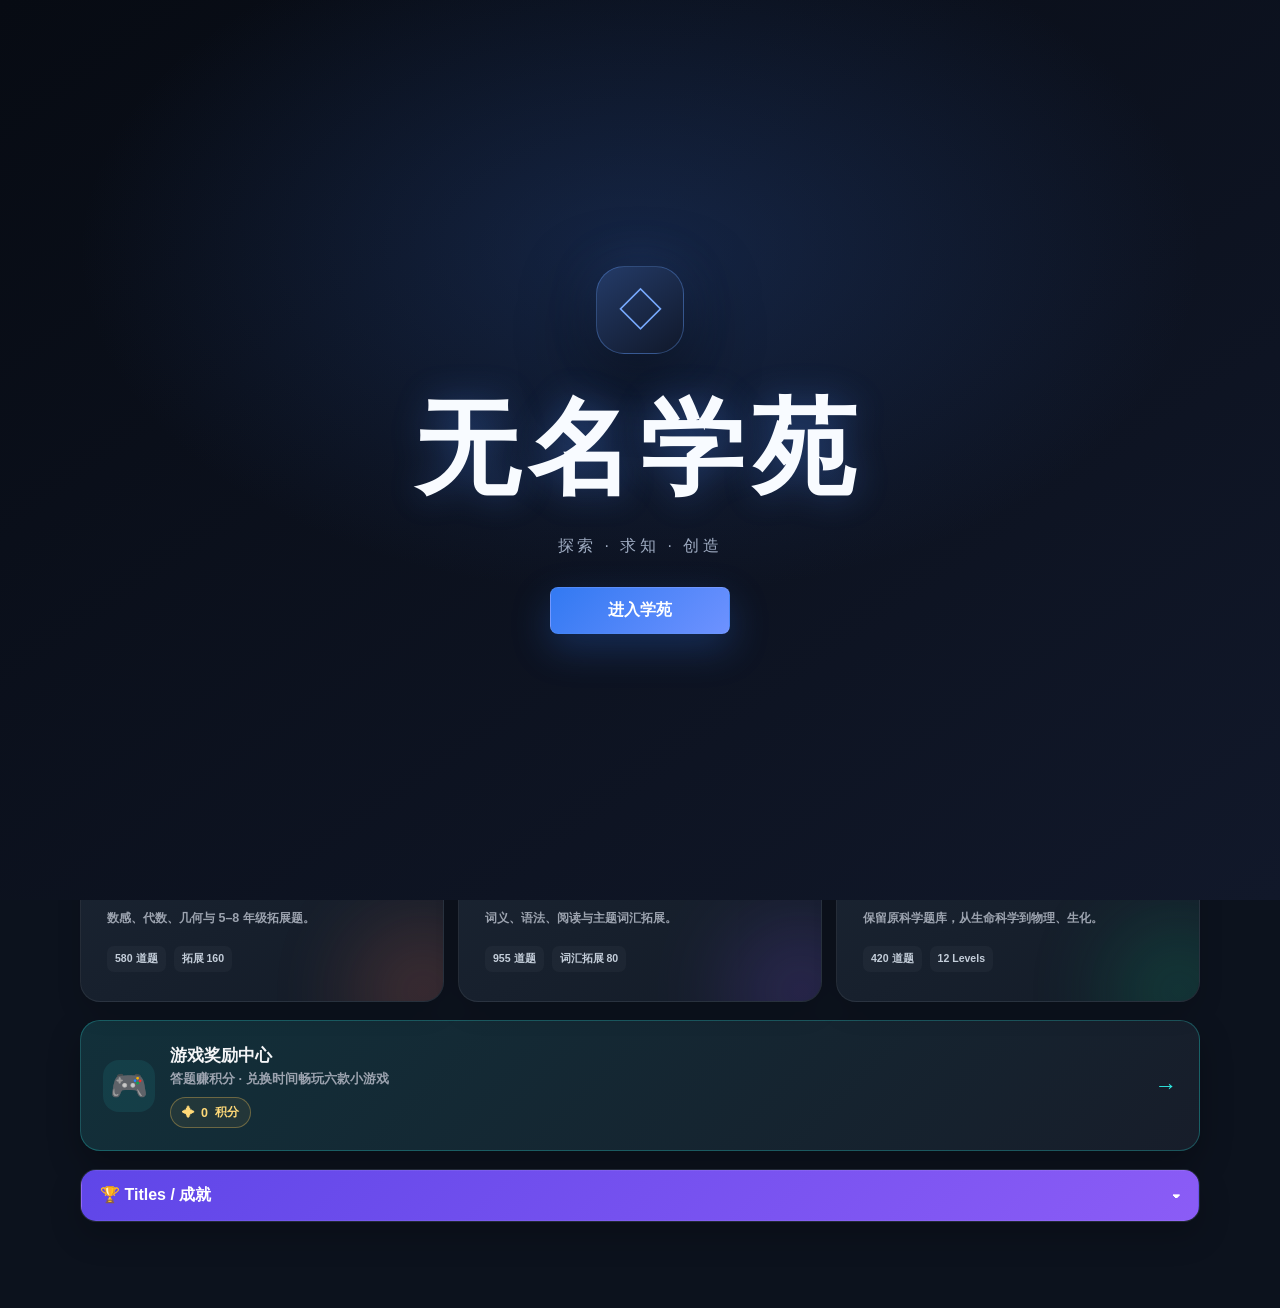
==== commit 023bb506: "Add Nameless Academy administrator mode" ====
--- a/ta‘s backup file/html/index.html
+++ b/ta‘s backup file/html/index.html
@@ -3,7 +3,7 @@
 <head>
   <meta charset="utf-8">
   <meta name="viewport" content="width=device-width,initial-scale=1">
-  <title>Gongxing Academy - 智能学习系统</title>
+  <title>无名学苑 - 智能学习系统</title>
   <style>
     :root{--primary:#4e8cff;--english:#8b5cf6;--science:#10b981;--success:#10b981;--error:#ef4444;--warning:#f59e0b;--page:#0f1115;--card:#181a20;--input:#23262f;--border:#2e323a;--text:#f3f4f6;--muted:#9ca3af;--gold:#ffd700}
     *{box-sizing:border-box}body{margin:0;min-height:100vh;min-height:100dvh;padding:24px;background:var(--page);color:var(--text);font-family:-apple-system,BlinkMacSystemFont,"Segoe UI",sans-serif;display:flex;align-items:center;justify-content:center}.app{width:100%;max-width:820px;margin:0;padding:36px;background:var(--card);border:1px solid var(--border);border-radius:12px;box-shadow:0 8px 30px #0006}.header{display:flex;justify-content:space-between;gap:16px;align-items:center;padding-bottom:20px;border-bottom:1px solid var(--border);margin-bottom:22px}.brand{font-size:1.7rem;color:var(--primary);font-weight:700;cursor:pointer}.brand small{font-size:1rem;color:var(--muted);font-weight:400}.lang{display:flex;padding:4px;border-radius:8px;background:var(--input)}button{border:0;border-radius:8px;padding:12px 20px;background:var(--primary);color:#fff;font-weight:700;font-size:1rem;cursor:pointer;transition:.2s}button:hover:not(:disabled){filter:brightness(1.1);transform:translateY(-1px)}button:disabled{opacity:.45;cursor:not-allowed}.lang button{padding:6px 14px;background:transparent;color:var(--muted)}.lang button.active{background:var(--primary);color:#fff}.dashboard,.quiz{padding:20px;border-radius:12px;border:1px solid var(--border);background:linear-gradient(145deg,#1e222d,var(--card))}.stats{display:flex;text-align:center;gap:12px}.stat{flex:1}.value{display:block;font-size:1.7rem;font-weight:800;color:var(--primary)}.label{font-size:.9rem;color:var(--muted)}.badges{border-top:1px dashed var(--border);margin-top:16px;padding-top:16px;display:flex;justify-content:center;gap:8px;flex-wrap:wrap}.badge{padding:6px 11px;border-radius:99px;border:1px solid #4e8cff55;background:#4e8cff1a;color:#78a8ff;font-size:.85rem;font-weight:700}.badge.gold{color:var(--gold);border-color:#ffd70055;background:#ffd7001a}.title{text-align:center;margin:28px 0 8px}.subtitle{text-align:center;color:var(--muted);margin:0 0 20px}.subjects{display:flex;gap:18px}.subject{flex:1;padding:36px 10px;background:var(--input);border:2px solid transparent;border-radius:12px;text-align:center;cursor:pointer;transition:.2s}.subject:hover{transform:translateY(-4px);border-color:var(--primary)}.icon{font-size:2.6rem}.subject strong{display:block;margin-top:12px;font-size:1.2rem}.setup{display:flex;gap:14px}select{flex:1;padding:13px 15px;border-radius:8px;background:var(--input);border:1px solid var(--border);color:var(--text);font-size:1rem}.dots{display:flex;justify-content:center;flex-wrap:wrap;gap:8px;margin:0 0 22px}.dot{width:13px;height:13px;border-radius:50%;background:var(--border);cursor:pointer}.dot.active{background:var(--primary);transform:scale(1.2)}.dot.answered{box-shadow:0 0 0 2px #fff3}.dot.correct{background:var(--success)}.dot.wrong{background:var(--error)}.quiz{text-align:center;border:2px solid transparent}.quiz.correct{border-color:var(--success);background:#10b98110}.quiz.wrong{border-color:var(--error);background:#ef444410}.qsub{color:var(--muted);margin-bottom:16px}.question{font-size:1.45rem;font-weight:650;line-height:1.45;margin-bottom:24px}.passage{text-align:left;padding:16px;background:var(--card);border-left:4px solid var(--english);border-radius:8px;line-height:1.65;margin-bottom:22px}.answer{width:280px;max-width:100%;padding:14px;text-align:center;font-size:1.3rem;border-radius:8px;border:2px solid var(--border);background:var(--card);color:var(--text)}.choices{display:grid;grid-template-columns:1fr 1fr;gap:12px}.choice{background:var(--card);border:2px solid var(--border);color:var(--text);font-weight:500}.choice.selected{background:var(--primary);border-color:var(--primary)}.choice.good{background:var(--success);border-color:var(--success)}.choice.bad{background:var(--error);border-color:var(--error)}.choice.missed{color:var(--success);border-color:var(--success);background:transparent;border-style:dashed}.feedback{margin-top:18px;font-weight:700}.feedback.good{color:var(--success)}.feedback.bad{color:var(--error)}.nav{display:flex;justify-content:center;gap:12px;flex-wrap:wrap;margin-top:22px}.outline{background:transparent;color:var(--text);border:1px solid var(--border)}.score{display:none;padding:16px;border:1px solid;border-radius:12px;text-align:center;font-size:1.2rem;font-weight:800;margin-bottom:18px}.error{display:none;margin-bottom:16px;border:1px solid #ef444477;background:#ef44441a;color:#fecaca;padding:13px;border-radius:8px;line-height:1.5}@media(max-width:620px){body{padding:12px}.app{padding:22px}.header{align-items:flex-start;flex-direction:column}.subjects,.setup,.stats{flex-direction:column}.choices{grid-template-columns:1fr}}
@@ -26,6 +26,12 @@
     .arcade-entry{display:flex;width:100%;align-items:center;justify-content:space-between;gap:18px;margin-top:18px;padding:22px;border:1px solid #2ee9e144;border-radius:20px;background:linear-gradient(135deg,#12303a,#171d2a);color:var(--text);text-align:left;box-shadow:0 14px 32px #0004;transition:.25s}.arcade-entry:hover{transform:translateY(-3px);border-color:#2ee9e1;box-shadow:0 18px 38px #0007,0 0 26px #2ee9e122}.arcade-entry-copy{display:flex;align-items:center;gap:15px}.arcade-entry-icon{display:grid;place-items:center;width:52px;height:52px;border-radius:16px;background:#2ee9e116;font-size:1.9rem}.arcade-entry-title{display:block;font-size:1.08rem;font-weight:900}.arcade-entry-sub{display:block;margin-top:4px;color:var(--muted);font-size:.8rem}.points-pill{display:inline-flex;align-items:center;gap:7px;margin-top:9px;padding:6px 11px;border:1px solid #ffc85755;border-radius:999px;background:#ffc85712;color:#ffd978;font-size:.78rem;font-weight:850}.arcade-entry-arrow{color:#2ee9e1;font-size:1.4rem;font-weight:900}
     .exchange-modal{position:fixed;inset:0;z-index:50;display:grid;place-items:center;padding:20px;background:#05070bd9;backdrop-filter:blur(16px);animation:exchange-fade .22s ease}.exchange-modal[hidden]{display:none}.exchange-card{position:relative;width:min(100%,520px);padding:30px;border:1px solid #ffffff18;border-radius:24px;background:linear-gradient(145deg,#202838,#111720);box-shadow:0 30px 90px #000c,0 0 42px #2ee9e11a}.exchange-close{position:absolute;right:16px;top:16px;width:38px;height:38px;padding:0;border:1px solid #ffffff18;background:#ffffff09;color:#dce6f7}.exchange-icon{font-size:2.8rem}.exchange-card h2{margin:14px 0 8px;font-size:1.7rem}.exchange-copy{margin:0;color:var(--muted);line-height:1.65}.exchange-balance{display:flex;justify-content:space-between;align-items:center;gap:16px;margin:22px 0;padding:16px 18px;border:1px solid #ffc85738;border-radius:14px;background:#ffc8570d}.exchange-balance strong{font-size:1.35rem;color:#ffd978}.exchange-picker{display:grid;grid-template-columns:1fr auto;gap:12px;align-items:end}.exchange-picker label{display:grid;gap:8px;color:#b8c3d5;font-size:.82rem;font-weight:800}.exchange-picker select{width:100%}.exchange-cost{min-width:105px;padding:12px;border:1px solid #ffffff12;border-radius:11px;background:#0c1119;text-align:center;color:#2ee9e1;font-weight:900}.exchange-action{width:100%;margin-top:18px;padding:14px;background:linear-gradient(135deg,#20bdb7,#4e8cff);box-shadow:0 12px 30px #2ee9e133}.exchange-action:disabled{filter:none}.exchange-note{margin:13px 0 0;color:#8290a6;font-size:.76rem;line-height:1.55;text-align:center}.exchange-active{margin:18px 0 0;padding:13px;border:1px solid #36d98b55;border-radius:12px;background:#36d98b10;color:#8ff0bd;text-align:center;font-weight:800}.reward-track{display:block;width:100%;height:6px;margin-top:13px;overflow:hidden;border-radius:999px;background:#ffffff0d}.reward-track i{display:block;height:100%;width:0;border-radius:inherit;background:linear-gradient(90deg,#ffc857,#2ee9e1);transition:width .3s}.reward-hint{display:block;margin-top:7px;color:#9ca9bc;font-size:.7rem}@keyframes exchange-fade{from{opacity:0}to{opacity:1}}
     @media(max-width:620px){.achievement-grid{grid-template-columns:1fr}.arcade-entry{padding:16px}.arcade-entry-sub{max-width:210px}.exchange-card{padding:26px 20px}.exchange-picker{grid-template-columns:1fr}.exchange-cost{width:100%}}
+
+    /* Nameless Academy cover and administrator console */
+    .cover{position:fixed;inset:0;z-index:100;display:grid;place-items:center;padding:24px;background:radial-gradient(850px 520px at 50% 28%,#294f9655,transparent 66%),linear-gradient(145deg,#070b13,#11182a);transition:opacity .55s ease,visibility .55s ease}.cover[hidden]{display:none}.cover.is-leaving{opacity:0;visibility:hidden}.cover-card{text-align:center}.cover-mark{display:grid;place-items:center;width:88px;height:88px;margin:0 auto 26px;border:1px solid #67a1ff55;border-radius:28px;background:linear-gradient(145deg,#243b68,#10182a);color:#79abff;font-size:2.8rem;box-shadow:0 22px 70px #000b,0 0 50px #4e8cff33}.cover h1{margin:0;color:#f8fbff;font-size:clamp(3rem,9vw,6.5rem);letter-spacing:.08em;text-shadow:0 0 34px #4e8cff55}.cover p{margin:16px 0 30px;color:#9eabc1;letter-spacing:.22em}.cover-enter{min-width:180px;background:linear-gradient(135deg,#3279f2,#6e92ff);box-shadow:0 14px 38px #3279f244}
+    .admin-entry{display:flex;align-items:center;gap:7px;padding:8px 12px;border:1px solid #4e8cff44;border-radius:9px;background:#4e8cff12;color:#9ec0ff;font-size:.8rem;box-shadow:none}.admin-entry.active{background:linear-gradient(135deg,#246fe6,#4e8cff);color:#fff;border-color:#76a8ff;box-shadow:0 0 22px #4e8cff55}.admin-badge{display:none;margin-left:4px;padding:4px 8px;border:1px solid #75a8ff66;border-radius:999px;background:#4e8cff18;color:#91b8ff;font:800 .62rem/1 sans-serif}.admin-mode .admin-badge{display:inline-block}.admin-modal{position:fixed;inset:0;z-index:80;display:grid;place-items:center;padding:20px;background:#05070bdf;backdrop-filter:blur(16px)}.admin-modal[hidden]{display:none}.admin-card{position:relative;width:min(100%,510px);max-height:calc(100vh - 40px);overflow:auto;padding:30px;border:1px solid #4e8cff44;border-radius:24px;background:linear-gradient(145deg,#1b2943,#101725);box-shadow:0 30px 90px #000c,0 0 50px #4e8cff20}.admin-close{position:absolute;right:16px;top:16px;width:38px;height:38px;padding:0;background:#ffffff0b}.admin-shield{font-size:2.4rem}.admin-card h2{margin:8px 0}.admin-copy{margin:0 0 22px;color:#aebbd0;line-height:1.6}.admin-form{display:grid;gap:13px}.admin-form label,.admin-tools label{display:grid;gap:7px;color:#b9c8df;font-size:.8rem;font-weight:800}.admin-form input,.admin-tools input{width:100%;padding:13px 14px;border:1px solid #3d5377;border-radius:10px;background:#0b111c;color:#fff;font:inherit;outline:none}.admin-form input:focus,.admin-tools input:focus{border-color:#67a1ff;box-shadow:0 0 0 4px #4e8cff22}.admin-primary{width:100%;background:linear-gradient(135deg,#286fe0,#679dff)}.admin-message{min-height:1.2em;margin:12px 0 0;color:#ff8797;font-size:.82rem;text-align:center}.admin-message.ok{color:#7edca9}.admin-tools{display:grid;grid-template-columns:1fr 1fr;gap:13px}.admin-tools .full{grid-column:1/-1}.admin-divider{height:1px;margin:22px 0;background:#ffffff12}.admin-secondary-row{display:flex;align-items:center;justify-content:space-between;gap:12px}.admin-secondary-row span{color:#88b9ff;font-weight:800}.password-icon{display:inline-flex;align-items:center;gap:7px;padding:9px 11px;background:#ffffff09;color:#aebbd0;border-color:#ffffff14;box-shadow:none;font-size:.78rem}.admin-exit{background:#253249;color:#dce8fa}#adminExitForm,#passwordChangeForm{margin-top:14px}
+    body.admin-mode{--primary:#2388ff;--english:#3097ff;--science:#38a6ff;--success:#2f9dff;--glow:rgba(35,136,255,.34);background:radial-gradient(900px 540px at 12% -8%,#1672d877,transparent 64%),radial-gradient(720px 500px at 100% 100%,#064fa466,transparent 64%),#07111e}body.admin-mode .topbar,body.admin-mode .panel{border-color:#3695ff55;background:linear-gradient(145deg,#142b49,#091522)}body.admin-mode .achievement-toggle{background:linear-gradient(135deg,#1676dc,#58a6ff)}body.admin-mode .arcade-entry{background:linear-gradient(135deg,#0c3b68,#142844);border-color:#41a4ff66}body.admin-mode .brand-mark{background:#2388ff}
+    @media(max-width:620px){.admin-tools{grid-template-columns:1fr}.admin-tools .full{grid-column:auto}.admin-card{padding:28px 20px}.cover h1{letter-spacing:.04em}.admin-entry{font-size:0;padding:9px}.admin-entry:first-letter{font-size:.9rem}}
 
     /* Refined learning workspace */
     :root{--surface:#1c2029;--surface-raised:#242a36;--glow:rgba(78,140,255,.22)}
@@ -73,11 +79,15 @@
   </style>
 </head>
 <body>
+  <section id="cover" class="cover" aria-label="无名学苑启动封面">
+    <div class="cover-card"><div class="cover-mark">◇</div><h1>无名学苑</h1><p>探索 · 求知 · 创造</p><button class="cover-enter" type="button" onclick="enterAcademy()">进入学苑</button></div>
+  </section>
   <main class="app">
     <header class="topbar">
-      <button class="brand" type="button" onclick="goHome()"><span class="brand-mark">G</span><span class="brand-copy"><span>Gongxing Academy</span><small>Question Bank</small></span></button>
+      <button class="brand" type="button" onclick="goHome()"><span class="brand-mark">◇</span><span class="brand-copy"><span id="brandName">无名学苑</span><small id="brandSubtitle">Question Bank</small></span><span class="admin-badge" id="adminBadge">管理员</span></button>
       <span id="crumb" class="crumb"></span>
       <div class="top-actions">
+        <button id="adminEntry" class="admin-entry" type="button" aria-pressed="false" onclick="openAdmin()">⚙ 管理</button>
         <button id="wushuangToggle" class="mode-switch" type="button" aria-pressed="false" onclick="toggleWushuang()"><span id="wushuangText">无双</span><span class="mode-dot"></span></button>
         <div id="langToggle" class="lang"><button id="en" onclick="setLang('en')">EN</button><button id="zh" class="active" onclick="setLang('zh')">中文</button></div>
       </div>
@@ -87,7 +97,7 @@
     <section id="home">
       <div class="home-hero panel">
         <div class="hero-copy">
-          <p class="eyebrow" id="heroEyebrow">共行学习路径</p>
+          <p class="eyebrow" id="heroEyebrow">无名学习路径</p>
           <h1 id="heroTitle">每一道题，都让学习<span>更进一步。</span></h1>
           <p id="heroText">从小学到高中，用短小、专注的分级练习建立真实可见的学习进步。</p>
           <div class="hero-chips"><span class="hero-chip">✓ 题库已就绪</span><span class="hero-chip" id="heroSprint">每轮 5 题</span><span class="hero-chip" id="heroSubjects">数学 · 英语 · 科学</span></div>
@@ -123,19 +133,29 @@
       <div class="progress-track"><i id="progressBar"></i></div><div id="score" class="score"></div><div id="dots" class="dots"></div><div id="quiz" class="quiz"><div id="content"></div></div><div class="nav"><button class="outline" id="prev" onclick="nav(-1)">上一题</button><button id="next" onclick="nav(1)">下一题</button><button id="submit" style="background:var(--success)" onclick="submitQuiz()">提交批改</button></div>
     </section>
   </main>
+  <section id="adminModal" class="admin-modal" hidden aria-modal="true" role="dialog" aria-labelledby="adminTitle">
+    <div class="admin-card">
+      <button class="admin-close" type="button" onclick="closeAdmin()" aria-label="关闭">×</button>
+      <div class="admin-shield">🛡️</div><h2 id="adminTitle">管理员验证</h2><p id="adminCopy" class="admin-copy">输入管理员密令以启用管理模式。</p>
+      <div id="adminLoginView"><form class="admin-form" onsubmit="loginAdmin(event)"><label><span id="adminPasswordLabel">管理员密令</span><input id="adminPassword" type="password" inputmode="numeric" autocomplete="current-password" required></label><button id="adminLoginButton" class="admin-primary" type="submit">进入管理员模式</button></form></div>
+      <div id="adminConsoleView" hidden><div class="admin-tools"><label><span id="adminPointsLabel">当前积分</span><input id="adminPointsInput" type="number" min="0" step="1"></label><label><span id="adminCapLabel">积分上限</span><input id="adminCapInput" type="number" min="0" step="1"></label><button id="adminSaveButton" class="admin-primary full" type="button" onclick="saveAdminValues()">保存积分设置</button></div><div class="admin-divider"></div><div class="admin-secondary-row"><span id="adminActiveText">● 管理员模式已开启</span><button id="adminExitButton" class="admin-exit" type="button" onclick="showAdminExit()">退出管理员模式</button></div><form id="adminExitForm" class="admin-form" hidden onsubmit="logoutAdmin(event)"><label><span id="adminExitPasswordLabel">重新输入密令以关闭</span><input id="adminExitPassword" type="password" autocomplete="current-password" required></label><button id="adminExitConfirm" class="admin-primary" type="submit">验证并关闭</button></form></div>
+      <p id="adminMessage" class="admin-message"></p><div class="admin-divider"></div><button id="passwordIcon" class="password-icon" type="button" onclick="togglePasswordChange()">🔑 <span id="passwordIconText">更改密码</span></button>
+      <form id="passwordChangeForm" class="admin-form" hidden onsubmit="changeAdminPassword(event)"><label><span id="oldPasswordLabel">旧密码</span><input id="oldPassword" type="password" autocomplete="current-password" required></label><label><span id="newPasswordLabel">新密码</span><input id="newPassword" type="password" minlength="4" autocomplete="new-password" required></label><button id="changePasswordButton" class="admin-primary" type="submit">确认更改</button></form>
+    </div>
+  </section>
   <section class="exchange-modal" id="exchangeModal" hidden aria-modal="true" role="dialog" aria-labelledby="exchangeTitle">
     <div class="exchange-card"><button class="exchange-close" type="button" aria-label="Close" onclick="closeExchange()">×</button><div class="exchange-icon">🎟️</div><h2 id="exchangeTitle">兑换游戏时间</h2><p class="exchange-copy" id="exchangeCopy">每 5 积分可兑换 1 分钟，本次最多兑换 15 分钟。</p><div class="exchange-balance"><span id="exchangeBalanceLabel">当前积分</span><strong><span id="exchangePoints">0</span> <span id="exchangePointUnit">积分</span></strong></div><div id="exchangePurchase"><div class="exchange-picker"><label><span id="exchangeMinutesLabel">兑换时长</span><select id="exchangeMinutes" onchange="updateExchangeCost()"></select></label><div class="exchange-cost"><span id="exchangeCost">0</span> <span id="exchangeCostUnit">积分</span></div></div><button class="exchange-action" id="exchangeAction" type="button" onclick="redeemGameTime()">兑换并进入游戏</button><p class="exchange-note" id="exchangeNote">答对 1 题得 1 积分，5 题全对额外奖励 1 积分。</p></div><div class="exchange-active" id="exchangeActive" hidden></div></div>
   </section>
 <script id="embeddedBanks" type="application/json">{"math.json":{"subject":"math","levels":[{"id":"1","name":{"zh":"一年级","en":"Grade 1"},"questions":[{"id":"m1_01","type":"number","question":{"zh":"1 + 1 = ?","en":"1 + 1 = ?"},"answer":2,"knowledge":"addition"},{"id":"m1_02","type":"number","question":{"zh":"6 - 4 = ?","en":"6 - 4 = ?"},"answer":2,"knowledge":"subtraction"},{"id":"m1_03","type":"number","question":{"zh":"7 + 11 = ?","en":"7 + 11 = ?"},"answer":18,"knowledge":"addition"},{"id":"m1_04","type":"number","question":{"zh":"10 - 6 = ?","en":"10 - 6 = ?"},"answer":4,"knowledge":"subtraction"},{"id":"m1_05","type":"number","question":{"zh":"3 + 4 = ?","en":"3 + 4 = ?"},"answer":7,"knowledge":"addition"},{"id":"m1_06","type":"number","question":{"zh":"12 - 6 = ?","en":"12 - 6 = ?"},"answer":6,"knowledge":"subtraction"},{"id":"m1_07","type":"number","question":{"zh":"9 + 9 = ?","en":"9 + 9 = ?"},"answer":18,"knowledge":"addition"},{"id":"m1_08","type":"number","question":{"zh":"18 - 2 = ?","en":"18 - 2 = ?"},"answer":16,"knowledge":"subtraction"},{"id":"m1_09","type":"number","question":{"zh":"5 + 11 = ?","en":"5 + 11 = ?"},"answer":16,"knowledge":"addition"},{"id":"m1_10","type":"number","question":{"zh":"10 - 8 = ?","en":"10 - 8 = ?"},"answer":2,"knowledge":"subtraction"},{"id":"m1_11","type":"number","question":{"zh":"1 + 13 = ?","en":"1 + 13 = ?"},"answer":14,"knowledge":"addition"},{"id":"m1_12","type":"number","question":{"zh":"8 - 4 = ?","en":"8 - 4 = ?"},"answer":4,"knowledge":"subtraction"},{"id":"m1_13","type":"number","question":{"zh":"7 + 9 = ?","en":"7 + 9 = ?"},"answer":16,"knowledge":"addition"},{"id":"m1_14","type":"number","question":{"zh":"10 - 6 = ?","en":"10 - 6 = ?"},"answer":4,"knowledge":"subtraction"},{"id":"m1_15","type":"number","question":{"zh":"3 + 3 = ?","en":"3 + 3 = ?"},"answer":6,"knowledge":"addition"},{"id":"m1_16","type":"number","question":{"zh":"6 - 6 = ?","en":"6 - 6 = ?"},"answer":0,"knowledge":"subtraction"},{"id":"m1_17","type":"number","question":{"zh":"9 + 4 = ?","en":"9 + 4 = ?"},"answer":13,"knowledge":"addition"},{"id":"m1_18","type":"number","question":{"zh":"14 - 2 = ?","en":"14 - 2 = ?"},"answer":12,"knowledge":"subtraction"},{"id":"m1_19","type":"number","question":{"zh":"5 + 1 = ?","en":"5 + 1 = ?"},"answer":6,"knowledge":"addition"},{"id":"m1_20","type":"number","question":{"zh":"12 - 8 = ?","en":"12 - 8 = ?"},"answer":4,"knowledge":"subtraction"},{"id":"m1_21","type":"number","question":{"zh":"1 + 6 = ?","en":"1 + 6 = ?"},"answer":7,"knowledge":"addition"},{"id":"m1_22","type":"number","question":{"zh":"10 - 4 = ?","en":"10 - 4 = ?"},"answer":6,"knowledge":"subtraction"},{"id":"m1_23","type":"number","question":{"zh":"7 + 7 = ?","en":"7 + 7 = ?"},"answer":14,"knowledge":"addition"},{"id":"m1_24","type":"number","question":{"zh":"10 - 6 = ?","en":"10 - 6 = ?"},"answer":4,"knowledge":"subtraction"},{"id":"m1_25","type":"number","question":{"zh":"3 + 2 = ?","en":"3 + 2 = ?"},"answer":5,"knowledge":"addition"},{"id":"m1_26","type":"number","question":{"zh":"14 - 6 = ?","en":"14 - 6 = ?"},"answer":8,"knowledge":"subtraction"},{"id":"m1_27","type":"number","question":{"zh":"9 + 10 = ?","en":"9 + 10 = ?"},"answer":19,"knowledge":"addition"},{"id":"m1_28","type":"number","question":{"zh":"10 - 2 = ?","en":"10 - 2 = ?"},"answer":8,"knowledge":"subtraction"},{"id":"m1_29","type":"number","question":{"zh":"5 + 6 = ?","en":"5 + 6 = ?"},"answer":11,"knowledge":"addition"},{"id":"m1_30","type":"number","question":{"zh":"8 - 2 = ?","en":"8 - 2 = ?"},"answer":6,"knowledge":"subtraction"},{"id":"m1_31","type":"number","question":{"zh":"1 + 18 = ?","en":"1 + 18 = ?"},"answer":19,"knowledge":"addition"},{"id":"m1_32","type":"number","question":{"zh":"12 - 4 = ?","en":"12 - 4 = ?"},"answer":8,"knowledge":"subtraction"},{"id":"m1_33","type":"number","question":{"zh":"7 + 5 = ?","en":"7 + 5 = ?"},"answer":12,"knowledge":"addition"},{"id":"m1_34","type":"number","question":{"zh":"10 - 6 = ?","en":"10 - 6 = ?"},"answer":4,"knowledge":"subtraction"},{"id":"m1_35","type":"number","question":{"zh":"3 + 1 = ?","en":"3 + 1 = ?"},"answer":4,"knowledge":"addition"}]},{"id":"2","name":{"zh":"二年级","en":"Grade 2"},"questions":[{"id":"m2_01","type":"number","question":{"zh":"2 × 2 = ?","en":"2 × 2 = ?"},"answer":4,"knowledge":"multiplication"},{"id":"m2_02","type":"number","question":{"zh":"19 + 12 = ?","en":"19 + 12 = ?"},"answer":31,"knowledge":"addition"},{"id":"m2_03","type":"number","question":{"zh":"26 - 21 = ?","en":"26 - 21 = ?"},"answer":5,"knowledge":"subtraction"},{"id":"m2_04","type":"number","question":{"zh":"5 × 5 = ?","en":"5 × 5 = ?"},"answer":25,"knowledge":"multiplication"},{"id":"m2_05","type":"number","question":{"zh":"40 + 19 = ?","en":"40 + 19 = ?"},"answer":59,"knowledge":"addition"},{"id":"m2_06","type":"number","question":{"zh":"47 - 8 = ?","en":"47 - 8 = ?"},"answer":39,"knowledge":"subtraction"},{"id":"m2_07","type":"number","question":{"zh":"8 × 3 = ?","en":"8 × 3 = ?"},"answer":24,"knowledge":"multiplication"},{"id":"m2_08","type":"number","question":{"zh":"61 + 6 = ?","en":"61 + 6 = ?"},"answer":67,"knowledge":"addition"},{"id":"m2_09","type":"number","question":{"zh":"68 - 15 = ?","en":"68 - 15 = ?"},"answer":53,"knowledge":"subtraction"},{"id":"m2_10","type":"number","question":{"zh":"3 × 6 = ?","en":"3 × 6 = ?"},"answer":18,"knowledge":"multiplication"},{"id":"m2_11","type":"number","question":{"zh":"12 + 13 = ?","en":"12 + 13 = ?"},"answer":25,"knowledge":"addition"},{"id":"m2_12","type":"number","question":{"zh":"19 - 22 = ?","en":"19 - 22 = ?"},"answer":-3,"knowledge":"subtraction"},{"id":"m2_13","type":"number","question":{"zh":"6 × 4 = ?","en":"6 × 4 = ?"},"answer":24,"knowledge":"multiplication"},{"id":"m2_14","type":"number","question":{"zh":"33 + 20 = ?","en":"33 + 20 = ?"},"answer":53,"knowledge":"addition"},{"id":"m2_15","type":"number","question":{"zh":"40 - 9 = ?","en":"40 - 9 = ?"},"answer":31,"knowledge":"subtraction"},{"id":"m2_16","type":"number","question":{"zh":"9 × 2 = ?","en":"9 × 2 = ?"},"answer":18,"knowledge":"multiplication"},{"id":"m2_17","type":"number","question":{"zh":"54 + 7 = ?","en":"54 + 7 = ?"},"answer":61,"knowledge":"addition"},{"id":"m2_18","type":"number","question":{"zh":"61 - 16 = ?","en":"61 - 16 = ?"},"answer":45,"knowledge":"subtraction"},{"id":"m2_19","type":"number","question":{"zh":"4 × 5 = ?","en":"4 × 5 = ?"},"answer":20,"knowledge":"multiplication"},{"id":"m2_20","type":"number","question":{"zh":"75 + 14 = ?","en":"75 + 14 = ?"},"answer":89,"knowledge":"addition"},{"id":"m2_21","type":"number","question":{"zh":"12 - 3 = ?","en":"12 - 3 = ?"},"answer":9,"knowledge":"subtraction"},{"id":"m2_22","type":"number","question":{"zh":"7 × 3 = ?","en":"7 × 3 = ?"},"answer":21,"knowledge":"multiplication"},{"id":"m2_23","type":"number","question":{"zh":"26 + 21 = ?","en":"26 + 21 = ?"},"answer":47,"knowledge":"addition"},{"id":"m2_24","type":"number","question":{"zh":"33 - 10 = ?","en":"33 - 10 = ?"},"answer":23,"knowledge":"subtraction"},{"id":"m2_25","type":"number","question":{"zh":"2 × 6 = ?","en":"2 × 6 = ?"},"answer":12,"knowledge":"multiplication"},{"id":"m2_26","type":"number","question":{"zh":"47 + 8 = ?","en":"47 + 8 = ?"},"answer":55,"knowledge":"addition"},{"id":"m2_27","type":"number","question":{"zh":"54 - 17 = ?","en":"54 - 17 = ?"},"answer":37,"knowledge":"subtraction"},{"id":"m2_28","type":"number","question":{"zh":"5 × 4 = ?","en":"5 × 4 = ?"},"answer":20,"knowledge":"multiplication"},{"id":"m2_29","type":"number","question":{"zh":"68 + 15 = ?","en":"68 + 15 = ?"},"answer":83,"knowledge":"addition"},{"id":"m2_30","type":"number","question":{"zh":"75 - 4 = ?","en":"75 - 4 = ?"},"answer":71,"knowledge":"subtraction"},{"id":"m2_31","type":"number","question":{"zh":"8 × 2 = ?","en":"8 × 2 = ?"},"answer":16,"knowledge":"multiplication"},{"id":"m2_32","type":"number","question":{"zh":"19 + 22 = ?","en":"19 + 22 = ?"},"answer":41,"knowledge":"addition"},{"id":"m2_33","type":"number","question":{"zh":"26 - 11 = ?","en":"26 - 11 = ?"},"answer":15,"knowledge":"subtraction"},{"id":"m2_34","type":"number","question":{"zh":"3 × 5 = ?","en":"3 × 5 = ?"},"answer":15,"knowledge":"multiplication"},{"id":"m2_35","type":"number","question":{"zh":"40 + 9 = ?","en":"40 + 9 = ?"},"answer":49,"knowledge":"addition"}]},{"id":"3","name":{"zh":"三年级","en":"Grade 3"},"questions":[{"id":"m3_01","type":"number","question":{"zh":"120 + 35 = ?","en":"120 + 35 = ?"},"answer":155,"knowledge":"addition"},{"id":"m3_02","type":"number","question":{"zh":"133 - 52 = ?","en":"133 - 52 = ?"},"answer":81,"knowledge":"subtraction"},{"id":"m3_03","type":"number","question":{"zh":"14 × 5 = ?","en":"14 × 5 = ?"},"answer":70,"knowledge":"multiplication"},{"id":"m3_04","type":"number","question":{"zh":"159 + 86 = ?","en":"159 + 86 = ?"},"answer":245,"knowledge":"addition"},{"id":"m3_05","type":"number","question":{"zh":"172 - 103 = ?","en":"172 - 103 = ?"},"answer":69,"knowledge":"subtraction"},{"id":"m3_06","type":"number","question":{"zh":"17 × 8 = ?","en":"17 × 8 = ?"},"answer":136,"knowledge":"multiplication"},{"id":"m3_07","type":"number","question":{"zh":"198 + 47 = ?","en":"198 + 47 = ?"},"answer":245,"knowledge":"addition"},{"id":"m3_08","type":"number","question":{"zh":"211 - 64 = ?","en":"211 - 64 = ?"},"answer":147,"knowledge":"subtraction"},{"id":"m3_09","type":"number","question":{"zh":"20 × 5 = ?","en":"20 × 5 = ?"},"answer":100,"knowledge":"multiplication"},{"id":"m3_10","type":"number","question":{"zh":"237 + 98 = ?","en":"237 + 98 = ?"},"answer":335,"knowledge":"addition"},{"id":"m3_11","type":"number","question":{"zh":"250 - 115 = ?","en":"250 - 115 = ?"},"answer":135,"knowledge":"subtraction"},{"id":"m3_12","type":"number","question":{"zh":"23 × 8 = ?","en":"23 × 8 = ?"},"answer":184,"knowledge":"multiplication"},{"id":"m3_13","type":"number","question":{"zh":"276 + 59 = ?","en":"276 + 59 = ?"},"answer":335,"knowledge":"addition"},{"id":"m3_14","type":"number","question":{"zh":"289 - 76 = ?","en":"289 - 76 = ?"},"answer":213,"knowledge":"subtraction"},{"id":"m3_15","type":"number","question":{"zh":"26 × 5 = ?","en":"26 × 5 = ?"},"answer":130,"knowledge":"multiplication"},{"id":"m3_16","type":"number","question":{"zh":"315 + 110 = ?","en":"315 + 110 = ?"},"answer":425,"knowledge":"addition"},{"id":"m3_17","type":"number","question":{"zh":"328 - 37 = ?","en":"328 - 37 = ?"},"answer":291,"knowledge":"subtraction"},{"id":"m3_18","type":"number","question":{"zh":"29 × 8 = ?","en":"29 × 8 = ?"},"answer":232,"knowledge":"multiplication"},{"id":"m3_19","type":"number","question":{"zh":"354 + 71 = ?","en":"354 + 71 = ?"},"answer":425,"knowledge":"addition"},{"id":"m3_20","type":"number","question":{"zh":"367 - 88 = ?","en":"367 - 88 = ?"},"answer":279,"knowledge":"subtraction"},{"id":"m3_21","type":"number","question":{"zh":"32 × 5 = ?","en":"32 × 5 = ?"},"answer":160,"knowledge":"multiplication"},{"id":"m3_22","type":"number","question":{"zh":"393 + 122 = ?","en":"393 + 122 = ?"},"answer":515,"knowledge":"addition"},{"id":"m3_23","type":"number","question":{"zh":"406 - 49 = ?","en":"406 - 49 = ?"},"answer":357,"knowledge":"subtraction"},{"id":"m3_24","type":"number","question":{"zh":"35 × 8 = ?","en":"35 × 8 = ?"},"answer":280,"knowledge":"multiplication"},{"id":"m3_25","type":"number","question":{"zh":"432 + 83 = ?","en":"432 + 83 = ?"},"answer":515,"knowledge":"addition"},{"id":"m3_26","type":"number","question":{"zh":"445 - 100 = ?","en":"445 - 100 = ?"},"answer":345,"knowledge":"subtraction"},{"id":"m3_27","type":"number","question":{"zh":"38 × 5 = ?","en":"38 × 5 = ?"},"answer":190,"knowledge":"multiplication"},{"id":"m3_28","type":"number","question":{"zh":"471 + 44 = ?","en":"471 + 44 = ?"},"answer":515,"knowledge":"addition"},{"id":"m3_29","type":"number","question":{"zh":"484 - 61 = ?","en":"484 - 61 = ?"},"answer":423,"knowledge":"subtraction"},{"id":"m3_30","type":"number","question":{"zh":"41 × 8 = ?","en":"41 × 8 = ?"},"answer":328,"knowledge":"multiplication"},{"id":"m3_31","type":"number","question":{"zh":"510 + 95 = ?","en":"510 + 95 = ?"},"answer":605,"knowledge":"addition"},{"id":"m3_32","type":"number","question":{"zh":"523 - 112 = ?","en":"523 - 112 = ?"},"answer":411,"knowledge":"subtraction"},{"id":"m3_33","type":"number","question":{"zh":"44 × 5 = ?","en":"44 × 5 = ?"},"answer":220,"knowledge":"multiplication"},{"id":"m3_34","type":"number","question":{"zh":"549 + 56 = ?","en":"549 + 56 = ?"},"answer":605,"knowledge":"addition"},{"id":"m3_35","type":"number","question":{"zh":"562 - 73 = ?","en":"562 - 73 = ?"},"answer":489,"knowledge":"subtraction"}]},{"id":"4","name":{"zh":"四年级","en":"Grade 4"},"questions":[{"id":"m4_01","type":"number","question":{"zh":"2.1 + 1.2 = ?","en":"2.1 + 1.2 = ?"},"answer":3.3,"knowledge":"decimals"},{"id":"m4_02","type":"number","question":{"zh":"19 × 12 = ?","en":"19 × 12 = ?"},"answer":228,"knowledge":"multiplication"},{"id":"m4_03","type":"number","question":{"zh":"50 ÷ 5 = ?","en":"50 ÷ 5 = ?"},"answer":10,"knowledge":"division"},{"id":"m4_04","type":"number","question":{"zh":"正方形的边长是 7 cm，周长是多少 cm？","en":"A square has side length 7 cm. What is its perimeter in cm?"},"answer":28,"knowledge":"perimeter"},{"id":"m4_05","type":"number","question":{"zh":"2.5 + 1.6 = ?","en":"2.5 + 1.6 = ?"},"answer":4.1,"knowledge":"decimals"},{"id":"m4_06","type":"number","question":{"zh":"23 × 16 = ?","en":"23 × 16 = ?"},"answer":368,"knowledge":"multiplication"},{"id":"m4_07","type":"number","question":{"zh":"126 ÷ 9 = ?","en":"126 ÷ 9 = ?"},"answer":14,"knowledge":"division"},{"id":"m4_08","type":"number","question":{"zh":"正方形的边长是 11 cm，周长是多少 cm？","en":"A square has side length 11 cm. What is its perimeter in cm?"},"answer":44,"knowledge":"perimeter"},{"id":"m4_09","type":"number","question":{"zh":"2.1 + 1.5 = ?","en":"2.1 + 1.5 = ?"},"answer":3.6,"knowledge":"decimals"},{"id":"m4_10","type":"number","question":{"zh":"27 × 12 = ?","en":"27 × 12 = ?"},"answer":324,"knowledge":"multiplication"},{"id":"m4_11","type":"number","question":{"zh":"72 ÷ 4 = ?","en":"72 ÷ 4 = ?"},"answer":18,"knowledge":"division"},{"id":"m4_12","type":"number","question":{"zh":"正方形的边长是 5 cm，周长是多少 cm？","en":"A square has side length 5 cm. What is its perimeter in cm?"},"answer":20,"knowledge":"perimeter"},{"id":"m4_13","type":"number","question":{"zh":"2.5 + 1.4 = ?","en":"2.5 + 1.4 = ?"},"answer":3.9,"knowledge":"decimals"},{"id":"m4_14","type":"number","question":{"zh":"31 × 16 = ?","en":"31 × 16 = ?"},"answer":496,"knowledge":"multiplication"},{"id":"m4_15","type":"number","question":{"zh":"176 ÷ 8 = ?","en":"176 ÷ 8 = ?"},"answer":22,"knowledge":"division"},{"id":"m4_16","type":"number","question":{"zh":"正方形的边长是 9 cm，周长是多少 cm？","en":"A square has side length 9 cm. What is its perimeter in cm?"},"answer":36,"knowledge":"perimeter"},{"id":"m4_17","type":"number","question":{"zh":"2.1 + 1.3 = ?","en":"2.1 + 1.3 = ?"},"answer":3.4,"knowledge":"decimals"},{"id":"m4_18","type":"number","question":{"zh":"35 × 12 = ?","en":"35 × 12 = ?"},"answer":420,"knowledge":"multiplication"},{"id":"m4_19","type":"number","question":{"zh":"78 ÷ 3 = ?","en":"78 ÷ 3 = ?"},"answer":26,"knowledge":"division"},{"id":"m4_20","type":"number","question":{"zh":"正方形的边长是 13 cm，周长是多少 cm？","en":"A square has side length 13 cm. What is its perimeter in cm?"},"answer":52,"knowledge":"perimeter"},{"id":"m4_21","type":"number","question":{"zh":"2.5 + 1.2 = ?","en":"2.5 + 1.2 = ?"},"answer":3.7,"knowledge":"decimals"},{"id":"m4_22","type":"number","question":{"zh":"39 × 16 = ?","en":"39 × 16 = ?"},"answer":624,"knowledge":"multiplication"},{"id":"m4_23","type":"number","question":{"zh":"210 ÷ 7 = ?","en":"210 ÷ 7 = ?"},"answer":30,"knowledge":"division"},{"id":"m4_24","type":"number","question":{"zh":"正方形的边长是 7 cm，周长是多少 cm？","en":"A square has side length 7 cm. What is its perimeter in cm?"},"answer":28,"knowledge":"perimeter"},{"id":"m4_25","type":"number","question":{"zh":"2.1 + 1.6 = ?","en":"2.1 + 1.6 = ?"},"answer":3.7,"knowledge":"decimals"},{"id":"m4_26","type":"number","question":{"zh":"43 × 12 = ?","en":"43 × 12 = ?"},"answer":516,"knowledge":"multiplication"},{"id":"m4_27","type":"number","question":{"zh":"374 ÷ 11 = ?","en":"374 ÷ 11 = ?"},"answer":34,"knowledge":"division"},{"id":"m4_28","type":"number","question":{"zh":"正方形的边长是 11 cm，周长是多少 cm？","en":"A square has side length 11 cm. What is its perimeter in cm?"},"answer":44,"knowledge":"perimeter"},{"id":"m4_29","type":"number","question":{"zh":"2.5 + 1.5 = ?","en":"2.5 + 1.5 = ?"},"answer":4,"knowledge":"decimals"},{"id":"m4_30","type":"number","question":{"zh":"47 × 16 = ?","en":"47 × 16 = ?"},"answer":752,"knowledge":"multiplication"},{"id":"m4_31","type":"number","question":{"zh":"228 ÷ 6 = ?","en":"228 ÷ 6 = ?"},"answer":38,"knowledge":"division"},{"id":"m4_32","type":"number","question":{"zh":"正方形的边长是 5 cm，周长是多少 cm？","en":"A square has side length 5 cm. What is its perimeter in cm?"},"answer":20,"knowledge":"perimeter"},{"id":"m4_33","type":"number","question":{"zh":"2.1 + 1.4 = ?","en":"2.1 + 1.4 = ?"},"answer":3.5,"knowledge":"decimals"},{"id":"m4_34","type":"number","question":{"zh":"51 × 12 = ?","en":"51 × 12 = ?"},"answer":612,"knowledge":"multiplication"},{"id":"m4_35","type":"number","question":{"zh":"420 ÷ 10 = ?","en":"420 ÷ 10 = ?"},"answer":42,"knowledge":"division"}]},{"id":"5","name":{"zh":"五年级","en":"Grade 5"},"questions":[{"id":"m5_01","type":"number","question":{"zh":"10 的 20% 是多少？","en":"What is 20% of 10?"},"answer":2,"knowledge":"percentage"},{"id":"m5_02","type":"number","question":{"zh":"长方形长 3，宽 4，面积是多少？","en":"A rectangle is 3 by 4. What is its area?"},"answer":12,"knowledge":"area"},{"id":"m5_03","type":"number","question":{"zh":"解方程：4x = 24，x = ?","en":"Solve: 4x = 24. x = ?"},"answer":6,"knowledge":"equation"},{"id":"m5_04","type":"number","question":{"zh":"长方体长 4、宽 5、高 2，体积是多少？","en":"A rectangular prism is 4 by 5 by 2. What is its volume?"},"answer":40,"knowledge":"volume"},{"id":"m5_05","type":"number","question":{"zh":"7 ÷ 9 = ?（保留三位小数）","en":"7 ÷ 9 = ? (round to three decimals)"},"answer":0.778,"knowledge":"division"},{"id":"m5_06","type":"number","question":{"zh":"15 的 20% 是多少？","en":"What is 20% of 15?"},"answer":3,"knowledge":"percentage"},{"id":"m5_07","type":"number","question":{"zh":"长方形长 8，宽 3，面积是多少？","en":"A rectangle is 8 by 3. What is its area?"},"answer":24,"knowledge":"area"},{"id":"m5_08","type":"number","question":{"zh":"解方程：2x = 22，x = ?","en":"Solve: 2x = 22. x = ?"},"answer":11,"knowledge":"equation"},{"id":"m5_09","type":"number","question":{"zh":"长方体长 1、宽 3、高 2，体积是多少？","en":"A rectangular prism is 1 by 3 by 2. What is its volume?"},"answer":6,"knowledge":"volume"},{"id":"m5_10","type":"number","question":{"zh":"4 ÷ 14 = ?（保留三位小数）","en":"4 ÷ 14 = ? (round to three decimals)"},"answer":0.286,"knowledge":"division"},{"id":"m5_11","type":"number","question":{"zh":"20 的 20% 是多少？","en":"What is 20% of 20?"},"answer":4,"knowledge":"percentage"},{"id":"m5_12","type":"number","question":{"zh":"长方形长 5，宽 8，面积是多少？","en":"A rectangle is 5 by 8. What is its area?"},"answer":40,"knowledge":"area"},{"id":"m5_13","type":"number","question":{"zh":"解方程：7x = 112，x = ?","en":"Solve: 7x = 112. x = ?"},"answer":16,"knowledge":"equation"},{"id":"m5_14","type":"number","question":{"zh":"长方体长 6、宽 8、高 2，体积是多少？","en":"A rectangular prism is 6 by 8 by 2. What is its volume?"},"answer":96,"knowledge":"volume"},{"id":"m5_15","type":"number","question":{"zh":"9 ÷ 9 = ?（保留三位小数）","en":"9 ÷ 9 = ? (round to three decimals)"},"answer":1,"knowledge":"division"},{"id":"m5_16","type":"number","question":{"zh":"25 的 20% 是多少？","en":"What is 20% of 25?"},"answer":5,"knowledge":"percentage"},{"id":"m5_17","type":"number","question":{"zh":"长方形长 2，宽 7，面积是多少？","en":"A rectangle is 2 by 7. What is its area?"},"answer":14,"knowledge":"area"},{"id":"m5_18","type":"number","question":{"zh":"解方程：5x = 105，x = ?","en":"Solve: 5x = 105. x = ?"},"answer":21,"knowledge":"equation"},{"id":"m5_19","type":"number","question":{"zh":"长方体长 3、宽 6、高 2，体积是多少？","en":"A rectangular prism is 3 by 6 by 2. What is its volume?"},"answer":36,"knowledge":"volume"},{"id":"m5_20","type":"number","question":{"zh":"6 ÷ 14 = ?（保留三位小数）","en":"6 ÷ 14 = ? (round to three decimals)"},"answer":0.429,"knowledge":"division"},{"id":"m5_21","type":"number","question":{"zh":"30 的 20% 是多少？","en":"What is 20% of 30?"},"answer":6,"knowledge":"percentage"},{"id":"m5_22","type":"number","question":{"zh":"长方形长 7，宽 6，面积是多少？","en":"A rectangle is 7 by 6. What is its area?"},"answer":42,"knowledge":"area"},{"id":"m5_23","type":"number","question":{"zh":"解方程：3x = 18，x = ?","en":"Solve: 3x = 18. x = ?"},"answer":6,"knowledge":"equation"},{"id":"m5_24","type":"number","question":{"zh":"长方体长 8、宽 4、高 2，体积是多少？","en":"A rectangular prism is 8 by 4 by 2. What is its volume?"},"answer":64,"knowledge":"volume"},{"id":"m5_25","type":"number","question":{"zh":"3 ÷ 9 = ?（保留三位小数）","en":"3 ÷ 9 = ? (round to three decimals)"},"answer":0.333,"knowledge":"division"},{"id":"m5_26","type":"number","question":{"zh":"35 的 20% 是多少？","en":"What is 20% of 35?"},"answer":7,"knowledge":"percentage"},{"id":"m5_27","type":"number","question":{"zh":"长方形长 4，宽 5，面积是多少？","en":"A rectangle is 4 by 5. What is its area?"},"answer":20,"knowledge":"area"},{"id":"m5_28","type":"number","question":{"zh":"解方程：8x = 88，x = ?","en":"Solve: 8x = 88. x = ?"},"answer":11,"knowledge":"equation"},{"id":"m5_29","type":"number","question":{"zh":"长方体长 5、宽 2、高 2，体积是多少？","en":"A rectangular prism is 5 by 2 by 2. What is its volume?"},"answer":20,"knowledge":"volume"},{"id":"m5_30","type":"number","question":{"zh":"8 ÷ 14 = ?（保留三位小数）","en":"8 ÷ 14 = ? (round to three decimals)"},"answer":0.571,"knowledge":"division"},{"id":"m5_31","type":"number","question":{"zh":"40 的 20% 是多少？","en":"What is 20% of 40?"},"answer":8,"knowledge":"percentage"},{"id":"m5_32","type":"number","question":{"zh":"长方形长 9，宽 4，面积是多少？","en":"A rectangle is 9 by 4. What is its area?"},"answer":36,"knowledge":"area"},{"id":"m5_33","type":"number","question":{"zh":"解方程：6x = 96，x = ?","en":"Solve: 6x = 96. x = ?"},"answer":16,"knowledge":"equation"},{"id":"m5_34","type":"number","question":{"zh":"长方体长 2、宽 7、高 2，体积是多少？","en":"A rectangular prism is 2 by 7 by 2. What is its volume?"},"answer":28,"knowledge":"volume"},{"id":"m5_35","type":"number","question":{"zh":"5 ÷ 9 = ?（保留三位小数）","en":"5 ÷ 9 = ? (round to three decimals)"},"answer":0.556,"knowledge":"division"}]},{"id":"6","name":{"zh":"六年级","en":"Grade 6"},"questions":[{"id":"m6_01","type":"number","question":{"zh":"10 的 20% 是多少？","en":"What is 20% of 10?"},"answer":2,"knowledge":"percentage"},{"id":"m6_02","type":"number","question":{"zh":"长方形长 3，宽 4，面积是多少？","en":"A rectangle is 3 by 4. What is its area?"},"answer":12,"knowledge":"area"},{"id":"m6_03","type":"number","question":{"zh":"解方程：4x = 24，x = ?","en":"Solve: 4x = 24. x = ?"},"answer":6,"knowledge":"equation"},{"id":"m6_04","type":"number","question":{"zh":"长方体长 4、宽 5、高 2，体积是多少？","en":"A rectangular prism is 4 by 5 by 2. What is its volume?"},"answer":40,"knowledge":"volume"},{"id":"m6_05","type":"number","question":{"zh":"7 ÷ 9 = ?（保留三位小数）","en":"7 ÷ 9 = ? (round to three decimals)"},"answer":0.778,"knowledge":"division"},{"id":"m6_06","type":"number","question":{"zh":"15 的 20% 是多少？","en":"What is 20% of 15?"},"answer":3,"knowledge":"percentage"},{"id":"m6_07","type":"number","question":{"zh":"长方形长 8，宽 3，面积是多少？","en":"A rectangle is 8 by 3. What is its area?"},"answer":24,"knowledge":"area"},{"id":"m6_08","type":"number","question":{"zh":"解方程：2x = 22，x = ?","en":"Solve: 2x = 22. x = ?"},"answer":11,"knowledge":"equation"},{"id":"m6_09","type":"number","question":{"zh":"长方体长 1、宽 3、高 2，体积是多少？","en":"A rectangular prism is 1 by 3 by 2. What is its volume?"},"answer":6,"knowledge":"volume"},{"id":"m6_10","type":"number","question":{"zh":"4 ÷ 14 = ?（保留三位小数）","en":"4 ÷ 14 = ? (round to three decimals)"},"answer":0.286,"knowledge":"division"},{"id":"m6_11","type":"number","question":{"zh":"20 的 20% 是多少？","en":"What is 20% of 20?"},"answer":4,"knowledge":"percentage"},{"id":"m6_12","type":"number","question":{"zh":"长方形长 5，宽 8，面积是多少？","en":"A rectangle is 5 by 8. What is its area?"},"answer":40,"knowledge":"area"},{"id":"m6_13","type":"number","question":{"zh":"解方程：7x = 112，x = ?","en":"Solve: 7x = 112. x = ?"},"answer":16,"knowledge":"equation"},{"id":"m6_14","type":"number","question":{"zh":"长方体长 6、宽 8、高 2，体积是多少？","en":"A rectangular prism is 6 by 8 by 2. What is its volume?"},"answer":96,"knowledge":"volume"},{"id":"m6_15","type":"number","question":{"zh":"9 ÷ 9 = ?（保留三位小数）","en":"9 ÷ 9 = ? (round to three decimals)"},"answer":1,"knowledge":"division"},{"id":"m6_16","type":"number","question":{"zh":"25 的 20% 是多少？","en":"What is 20% of 25?"},"answer":5,"knowledge":"percentage"},{"id":"m6_17","type":"number","question":{"zh":"长方形长 2，宽 7，面积是多少？","en":"A rectangle is 2 by 7. What is its area?"},"answer":14,"knowledge":"area"},{"id":"m6_18","type":"number","question":{"zh":"解方程：5x = 105，x = ?","en":"Solve: 5x = 105. x = ?"},"answer":21,"knowledge":"equation"},{"id":"m6_19","type":"number","question":{"zh":"长方体长 3、宽 6、高 2，体积是多少？","en":"A rectangular prism is 3 by 6 by 2. What is its volume?"},"answer":36,"knowledge":"volume"},{"id":"m6_20","type":"number","question":{"zh":"6 ÷ 14 = ?（保留三位小数）","en":"6 ÷ 14 = ? (round to three decimals)"},"answer":0.429,"knowledge":"division"},{"id":"m6_21","type":"number","question":{"zh":"30 的 20% 是多少？","en":"What is 20% of 30?"},"answer":6,"knowledge":"percentage"},{"id":"m6_22","type":"number","question":{"zh":"长方形长 7，宽 6，面积是多少？","en":"A rectangle is 7 by 6. What is its area?"},"answer":42,"knowledge":"area"},{"id":"m6_23","type":"number","question":{"zh":"解方程：3x = 18，x = ?","en":"Solve: 3x = 18. x = ?"},"answer":6,"knowledge":"equation"},{"id":"m6_24","type":"number","question":{"zh":"长方体长 8、宽 4、高 2，体积是多少？","en":"A rectangular prism is 8 by 4 by 2. What is its volume?"},"answer":64,"knowledge":"volume"},{"id":"m6_25","type":"number","question":{"zh":"3 ÷ 9 = ?（保留三位小数）","en":"3 ÷ 9 = ? (round to three decimals)"},"answer":0.333,"knowledge":"division"},{"id":"m6_26","type":"number","question":{"zh":"35 的 20% 是多少？","en":"What is 20% of 35?"},"answer":7,"knowledge":"percentage"},{"id":"m6_27","type":"number","question":{"zh":"长方形长 4，宽 5，面积是多少？","en":"A rectangle is 4 by 5. What is its area?"},"answer":20,"knowledge":"area"},{"id":"m6_28","type":"number","question":{"zh":"解方程：8x = 88，x = ?","en":"Solve: 8x = 88. x = ?"},"answer":11,"knowledge":"equation"},{"id":"m6_29","type":"number","question":{"zh":"长方体长 5、宽 2、高 2，体积是多少？","en":"A rectangular prism is 5 by 2 by 2. What is its volume?"},"answer":20,"knowledge":"volume"},{"id":"m6_30","type":"number","question":{"zh":"8 ÷ 14 = ?（保留三位小数）","en":"8 ÷ 14 = ? (round to three decimals)"},"answer":0.571,"knowledge":"division"},{"id":"m6_31","type":"number","question":{"zh":"40 的 20% 是多少？","en":"What is 20% of 40?"},"answer":8,"knowledge":"percentage"},{"id":"m6_32","type":"number","question":{"zh":"长方形长 9，宽 4，面积是多少？","en":"A rectangle is 9 by 4. What is its area?"},"answer":36,"knowledge":"area"},{"id":"m6_33","type":"number","question":{"zh":"解方程：6x = 96，x = ?","en":"Solve: 6x = 96. x = ?"},"answer":16,"knowledge":"equation"},{"id":"m6_34","type":"number","question":{"zh":"长方体长 2、宽 7、高 2，体积是多少？","en":"A rectangular prism is 2 by 7 by 2. What is its volume?"},"answer":28,"knowledge":"volume"},{"id":"m6_35","type":"number","question":{"zh":"5 ÷ 9 = ?（保留三位小数）","en":"5 ÷ 9 = ? (round to three decimals)"},"answer":0.556,"knowledge":"division"}]},{"id":"7","name":{"zh":"七年级","en":"Grade 7"},"questions":[{"id":"m7_01","type":"number","question":{"zh":"2² = ?","en":"2² = ?"},"answer":4,"knowledge":"exponents"},{"id":"m7_02","type":"number","question":{"zh":"解方程：3x + 1 = 11，x = ?","en":"Solve: 3x + 1 = 11. x = ?"},"answer":4,"knowledge":"linear equation"},{"id":"m7_03","type":"number","question":{"zh":"√25 = ?","en":"√25 = ?"},"answer":25,"knowledge":"square root"},{"id":"m7_04","type":"number","question":{"zh":"-7 + (2) = ?","en":"-7 + (2) = ?"},"answer":-5,"knowledge":"integers"},{"id":"m7_05","type":"number","question":{"zh":"直角三角形两直角边为 18 和 20 时，若按 18:20 的比例缩小，面积是多少？","en":"A right triangle has legs 18 and 20. What is its area?"},"answer":180,"knowledge":"geometry"},{"id":"m7_06","type":"number","question":{"zh":"7² = ?","en":"7² = ?"},"answer":49,"knowledge":"exponents"},{"id":"m7_07","type":"number","question":{"zh":"解方程：2x + 6 = 12，x = ?","en":"Solve: 2x + 6 = 12. x = ?"},"answer":9,"knowledge":"linear equation"},{"id":"m7_08","type":"number","question":{"zh":"√100 = ?","en":"√100 = ?"},"answer":100,"knowledge":"square root"},{"id":"m7_09","type":"number","question":{"zh":"-2 + (2) = ?","en":"-2 + (2) = ?"},"answer":0,"knowledge":"integers"},{"id":"m7_10","type":"number","question":{"zh":"直角三角形两直角边为 9 和 12 时，若按 9:12 的比例缩小，面积是多少？","en":"A right triangle has legs 9 and 12. What is its area?"},"answer":54,"knowledge":"geometry"},{"id":"m7_11","type":"number","question":{"zh":"3² = ?","en":"3² = ?"},"answer":9,"knowledge":"exponents"},{"id":"m7_12","type":"number","question":{"zh":"解方程：7x + 2 = 96，x = ?","en":"Solve: 7x + 2 = 96. x = ?"},"answer":14,"knowledge":"linear equation"},{"id":"m7_13","type":"number","question":{"zh":"√49 = ?","en":"√49 = ?"},"answer":49,"knowledge":"square root"},{"id":"m7_14","type":"number","question":{"zh":"3 + (2) = ?","en":"3 + (2) = ?"},"answer":5,"knowledge":"integers"},{"id":"m7_15","type":"number","question":{"zh":"直角三角形两直角边为 24 和 4 时，若按 24:4 的比例缩小，面积是多少？","en":"A right triangle has legs 24 and 4. What is its area?"},"answer":48,"knowledge":"geometry"},{"id":"m7_16","type":"number","question":{"zh":"8² = ?","en":"8² = ?"},"answer":64,"knowledge":"exponents"},{"id":"m7_17","type":"number","question":{"zh":"解方程：6x + 7 = 17，x = ?","en":"Solve: 6x + 7 = 17. x = ?"},"answer":4,"knowledge":"linear equation"},{"id":"m7_18","type":"number","question":{"zh":"√16 = ?","en":"√16 = ?"},"answer":16,"knowledge":"square root"},{"id":"m7_19","type":"number","question":{"zh":"-8 + (2) = ?","en":"-8 + (2) = ?"},"answer":-6,"knowledge":"integers"},{"id":"m7_20","type":"number","question":{"zh":"直角三角形两直角边为 15 和 24 时，若按 15:24 的比例缩小，面积是多少？","en":"A right triangle has legs 15 and 24. What is its area?"},"answer":180,"knowledge":"geometry"},{"id":"m7_21","type":"number","question":{"zh":"4² = ?","en":"4² = ?"},"answer":16,"knowledge":"exponents"},{"id":"m7_22","type":"number","question":{"zh":"解方程：5x + 3 = 42，x = ?","en":"Solve: 5x + 3 = 42. x = ?"},"answer":9,"knowledge":"linear equation"},{"id":"m7_23","type":"number","question":{"zh":"√81 = ?","en":"√81 = ?"},"answer":81,"knowledge":"square root"},{"id":"m7_24","type":"number","question":{"zh":"-3 + (2) = ?","en":"-3 + (2) = ?"},"answer":-1,"knowledge":"integers"},{"id":"m7_25","type":"number","question":{"zh":"直角三角形两直角边为 6 和 16 时，若按 6:16 的比例缩小，面积是多少？","en":"A right triangle has legs 6 and 16. What is its area?"},"answer":48,"knowledge":"geometry"},{"id":"m7_26","type":"number","question":{"zh":"9² = ?","en":"9² = ?"},"answer":81,"knowledge":"exponents"},{"id":"m7_27","type":"number","question":{"zh":"解方程：4x + 8 = 48，x = ?","en":"Solve: 4x + 8 = 48. x = ?"},"answer":14,"knowledge":"linear equation"},{"id":"m7_28","type":"number","question":{"zh":"√36 = ?","en":"√36 = ?"},"answer":36,"knowledge":"square root"},{"id":"m7_29","type":"number","question":{"zh":"2 + (2) = ?","en":"2 + (2) = ?"},"answer":4,"knowledge":"integers"},{"id":"m7_30","type":"number","question":{"zh":"直角三角形两直角边为 21 和 8 时，若按 21:8 的比例缩小，面积是多少？","en":"A right triangle has legs 21 and 8. What is its area?"},"answer":84,"knowledge":"geometry"},{"id":"m7_31","type":"number","question":{"zh":"5² = ?","en":"5² = ?"},"answer":25,"knowledge":"exponents"},{"id":"m7_32","type":"number","question":{"zh":"解方程：3x + 4 = 8，x = ?","en":"Solve: 3x + 4 = 8. x = ?"},"answer":4,"knowledge":"linear equation"},{"id":"m7_33","type":"number","question":{"zh":"√9 = ?","en":"√9 = ?"},"answer":9,"knowledge":"square root"},{"id":"m7_34","type":"number","question":{"zh":"-9 + (2) = ?","en":"-9 + (2) = ?"},"answer":-7,"knowledge":"integers"},{"id":"m7_35","type":"number","question":{"zh":"直角三角形两直角边为 12 和 28 时，若按 12:28 的比例缩小，面积是多少？","en":"A right triangle has legs 12 and 28. What is its area?"},"answer":168,"knowledge":"geometry"}]},{"id":"8","name":{"zh":"八年级","en":"Grade 8"},"questions":[{"id":"m8_01","type":"number","question":{"zh":"2² = ?","en":"2² = ?"},"answer":4,"knowledge":"exponents"},{"id":"m8_02","type":"number","question":{"zh":"解方程：3x + 1 = 11，x = ?","en":"Solve: 3x + 1 = 11. x = ?"},"answer":4,"knowledge":"linear equation"},{"id":"m8_03","type":"number","question":{"zh":"√25 = ?","en":"√25 = ?"},"answer":25,"knowledge":"square root"},{"id":"m8_04","type":"number","question":{"zh":"-7 + (2) = ?","en":"-7 + (2) = ?"},"answer":-5,"knowledge":"integers"},{"id":"m8_05","type":"number","question":{"zh":"直角三角形两直角边为 18 和 20 时，若按 18:20 的比例缩小，面积是多少？","en":"A right triangle has legs 18 and 20. What is its area?"},"answer":180,"knowledge":"geometry"},{"id":"m8_06","type":"number","question":{"zh":"7² = ?","en":"7² = ?"},"answer":49,"knowledge":"exponents"},{"id":"m8_07","type":"number","question":{"zh":"解方程：2x + 6 = 12，x = ?","en":"Solve: 2x + 6 = 12. x = ?"},"answer":9,"knowledge":"linear equation"},{"id":"m8_08","type":"number","question":{"zh":"√100 = ?","en":"√100 = ?"},"answer":100,"knowledge":"square root"},{"id":"m8_09","type":"number","question":{"zh":"-2 + (2) = ?","en":"-2 + (2) = ?"},"answer":0,"knowledge":"integers"},{"id":"m8_10","type":"number","question":{"zh":"直角三角形两直角边为 9 和 12 时，若按 9:12 的比例缩小，面积是多少？","en":"A right triangle has legs 9 and 12. What is its area?"},"answer":54,"knowledge":"geometry"},{"id":"m8_11","type":"number","question":{"zh":"3² = ?","en":"3² = ?"},"answer":9,"knowledge":"exponents"},{"id":"m8_12","type":"number","question":{"zh":"解方程：7x + 2 = 96，x = ?","en":"Solve: 7x + 2 = 96. x = ?"},"answer":14,"knowledge":"linear equation"},{"id":"m8_13","type":"number","question":{"zh":"√49 = ?","en":"√49 = ?"},"answer":49,"knowledge":"square root"},{"id":"m8_14","type":"number","question":{"zh":"3 + (2) = ?","en":"3 + (2) = ?"},"answer":5,"knowledge":"integers"},{"id":"m8_15","type":"number","question":{"zh":"直角三角形两直角边为 24 和 4 时，若按 24:4 的比例缩小，面积是多少？","en":"A right triangle has legs 24 and 4. What is its area?"},"answer":48,"knowledge":"geometry"},{"id":"m8_16","type":"number","question":{"zh":"8² = ?","en":"8² = ?"},"answer":64,"knowledge":"exponents"},{"id":"m8_17","type":"number","question":{"zh":"解方程：6x + 7 = 17，x = ?","en":"Solve: 6x + 7 = 17. x = ?"},"answer":4,"knowledge":"linear equation"},{"id":"m8_18","type":"number","question":{"zh":"√16 = ?","en":"√16 = ?"},"answer":16,"knowledge":"square root"},{"id":"m8_19","type":"number","question":{"zh":"-8 + (2) = ?","en":"-8 + (2) = ?"},"answer":-6,"knowledge":"integers"},{"id":"m8_20","type":"number","question":{"zh":"直角三角形两直角边为 15 和 24 时，若按 15:24 的比例缩小，面积是多少？","en":"A right triangle has legs 15 and 24. What is its area?"},"answer":180,"knowledge":"geometry"},{"id":"m8_21","type":"number","question":{"zh":"4² = ?","en":"4² = ?"},"answer":16,"knowledge":"exponents"},{"id":"m8_22","type":"number","question":{"zh":"解方程：5x + 3 = 42，x = ?","en":"Solve: 5x + 3 = 42. x = ?"},"answer":9,"knowledge":"linear equation"},{"id":"m8_23","type":"number","question":{"zh":"√81 = ?","en":"√81 = ?"},"answer":81,"knowledge":"square root"},{"id":"m8_24","type":"number","question":{"zh":"-3 + (2) = ?","en":"-3 + (2) = ?"},"answer":-1,"knowledge":"integers"},{"id":"m8_25","type":"number","question":{"zh":"直角三角形两直角边为 6 和 16 时，若按 6:16 的比例缩小，面积是多少？","en":"A right triangle has legs 6 and 16. What is its area?"},"answer":48,"knowledge":"geometry"},{"id":"m8_26","type":"number","question":{"zh":"9² = ?","en":"9² = ?"},"answer":81,"knowledge":"exponents"},{"id":"m8_27","type":"number","question":{"zh":"解方程：4x + 8 = 48，x = ?","en":"Solve: 4x + 8 = 48. x = ?"},"answer":14,"knowledge":"linear equation"},{"id":"m8_28","type":"number","question":{"zh":"√36 = ?","en":"√36 = ?"},"answer":36,"knowledge":"square root"},{"id":"m8_29","type":"number","question":{"zh":"2 + (2) = ?","en":"2 + (2) = ?"},"answer":4,"knowledge":"integers"},{"id":"m8_30","type":"number","question":{"zh":"直角三角形两直角边为 21 和 8 时，若按 21:8 的比例缩小，面积是多少？","en":"A right triangle has legs 21 and 8. What is its area?"},"answer":84,"knowledge":"geometry"},{"id":"m8_31","type":"number","question":{"zh":"5² = ?","en":"5² = ?"},"answer":25,"knowledge":"exponents"},{"id":"m8_32","type":"number","question":{"zh":"解方程：3x + 4 = 8，x = ?","en":"Solve: 3x + 4 = 8. x = ?"},"answer":4,"knowledge":"linear equation"},{"id":"m8_33","type":"number","question":{"zh":"√9 = ?","en":"√9 = ?"},"answer":9,"knowledge":"square root"},{"id":"m8_34","type":"number","question":{"zh":"-9 + (2) = ?","en":"-9 + (2) = ?"},"answer":-7,"knowledge":"integers"},{"id":"m8_35","type":"number","question":{"zh":"直角三角形两直角边为 12 和 28 时，若按 12:28 的比例缩小，面积是多少？","en":"A right triangle has legs 12 and 28. What is its area?"},"answer":168,"knowledge":"geometry"}]},{"id":"9","name":{"zh":"九年级","en":"Grade 9"},"questions":[{"id":"m9_01","type":"number","question":{"zh":"2² = ?","en":"2² = ?"},"answer":4,"knowledge":"exponents"},{"id":"m9_02","type":"number","question":{"zh":"解方程：3x + 1 = 11，x = ?","en":"Solve: 3x + 1 = 11. x = ?"},"answer":4,"knowledge":"linear equation"},{"id":"m9_03","type":"number","question":{"zh":"√25 = ?","en":"√25 = ?"},"answer":25,"knowledge":"square root"},{"id":"m9_04","type":"number","question":{"zh":"-7 + (2) = ?","en":"-7 + (2) = ?"},"answer":-5,"knowledge":"integers"},{"id":"m9_05","type":"number","question":{"zh":"直角三角形两直角边为 18 和 20 时，若按 18:20 的比例缩小，面积是多少？","en":"A right triangle has legs 18 and 20. What is its area?"},"answer":180,"knowledge":"geometry"},{"id":"m9_06","type":"number","question":{"zh":"7² = ?","en":"7² = ?"},"answer":49,"knowledge":"exponents"},{"id":"m9_07","type":"number","question":{"zh":"解方程：2x + 6 = 12，x = ?","en":"Solve: 2x + 6 = 12. x = ?"},"answer":9,"knowledge":"linear equation"},{"id":"m9_08","type":"number","question":{"zh":"√100 = ?","en":"√100 = ?"},"answer":100,"knowledge":"square root"},{"id":"m9_09","type":"number","question":{"zh":"-2 + (2) = ?","en":"-2 + (2) = ?"},"answer":0,"knowledge":"integers"},{"id":"m9_10","type":"number","question":{"zh":"直角三角形两直角边为 9 和 12 时，若按 9:12 的比例缩小，面积是多少？","en":"A right triangle has legs 9 and 12. What is its area?"},"answer":54,"knowledge":"geometry"},{"id":"m9_11","type":"number","question":{"zh":"3² = ?","en":"3² = ?"},"answer":9,"knowledge":"exponents"},{"id":"m9_12","type":"number","question":{"zh":"解方程：7x + 2 = 96，x = ?","en":"Solve: 7x + 2 = 96. x = ?"},"answer":14,"knowledge":"linear equation"},{"id":"m9_13","type":"number","question":{"zh":"√49 = ?","en":"√49 = ?"},"answer":49,"knowledge":"square root"},{"id":"m9_14","type":"number","question":{"zh":"3 + (2) = ?","en":"3 + (2) = ?"},"answer":5,"knowledge":"integers"},{"id":"m9_15","type":"number","question":{"zh":"直角三角形两直角边为 24 和 4 时，若按 24:4 的比例缩小，面积是多少？","en":"A right triangle has legs 24 and 4. What is its area?"},"answer":48,"knowledge":"geometry"},{"id":"m9_16","type":"number","question":{"zh":"8² = ?","en":"8² = ?"},"answer":64,"knowledge":"exponents"},{"id":"m9_17","type":"number","question":{"zh":"解方程：6x + 7 = 17，x = ?","en":"Solve: 6x + 7 = 17. x = ?"},"answer":4,"knowledge":"linear equation"},{"id":"m9_18","type":"number","question":{"zh":"√16 = ?","en":"√16 = ?"},"answer":16,"knowledge":"square root"},{"id":"m9_19","type":"number","question":{"zh":"-8 + (2) = ?","en":"-8 + (2) = ?"},"answer":-6,"knowledge":"integers"},{"id":"m9_20","type":"number","question":{"zh":"直角三角形两直角边为 15 和 24 时，若按 15:24 的比例缩小，面积是多少？","en":"A right triangle has legs 15 and 24. What is its area?"},"answer":180,"knowledge":"geometry"},{"id":"m9_21","type":"number","question":{"zh":"4² = ?","en":"4² = ?"},"answer":16,"knowledge":"exponents"},{"id":"m9_22","type":"number","question":{"zh":"解方程：5x + 3 = 42，x = ?","en":"Solve: 5x + 3 = 42. x = ?"},"answer":9,"knowledge":"linear equation"},{"id":"m9_23","type":"number","question":{"zh":"√81 = ?","en":"√81 = ?"},"answer":81,"knowledge":"square root"},{"id":"m9_24","type":"number","question":{"zh":"-3 + (2) = ?","en":"-3 + (2) = ?"},"answer":-1,"knowledge":"integers"},{"id":"m9_25","type":"number","question":{"zh":"直角三角形两直角边为 6 和 16 时，若按 6:16 的比例缩小，面积是多少？","en":"A right triangle has legs 6 and 16. What is its area?"},"answer":48,"knowledge":"geometry"},{"id":"m9_26","type":"number","question":{"zh":"9² = ?","en":"9² = ?"},"answer":81,"knowledge":"exponents"},{"id":"m9_27","type":"number","question":{"zh":"解方程：4x + 8 = 48，x = ?","en":"Solve: 4x + 8 = 48. x = ?"},"answer":14,"knowledge":"linear equation"},{"id":"m9_28","type":"number","question":{"zh":"√36 = ?","en":"√36 = ?"},"answer":36,"knowledge":"square root"},{"id":"m9_29","type":"number","question":{"zh":"2 + (2) = ?","en":"2 + (2) = ?"},"answer":4,"knowledge":"integers"},{"id":"m9_30","type":"number","question":{"zh":"直角三角形两直角边为 21 和 8 时，若按 21:8 的比例缩小，面积是多少？","en":"A right triangle has legs 21 and 8. What is its area?"},"answer":84,"knowledge":"geometry"},{"id":"m9_31","type":"number","question":{"zh":"5² = ?","en":"5² = ?"},"answer":25,"knowledge":"exponents"},{"id":"m9_32","type":"number","question":{"zh":"解方程：3x + 4 = 8，x = ?","en":"Solve: 3x + 4 = 8. x = ?"},"answer":4,"knowledge":"linear equation"},{"id":"m9_33","type":"number","question":{"zh":"√9 = ?","en":"√9 = ?"},"answer":9,"knowledge":"square root"},{"id":"m9_34","type":"number","question":{"zh":"-9 + (2) = ?","en":"-9 + (2) = ?"},"answer":-7,"knowledge":"integers"},{"id":"m9_35","type":"number","question":{"zh":"直角三角形两直角边为 12 和 28 时，若按 12:28 的比例缩小，面积是多少？","en":"A right triangle has legs 12 and 28. What is its area?"},"answer":168,"knowledge":"geometry"}]},{"id":"10","name":{"zh":"高一","en":"Grade 10"},"questions":[{"id":"m10_01","type":"number","question":{"zh":"函数 f(x)=x³ 的导数在 x=2 处是多少？","en":"For f(x)=x³, what is the derivative at x=2?"},"answer":12,"knowledge":"derivative"},{"id":"m10_02","type":"number","question":{"zh":"等差数列首项 3，公差 4，第 4 项是多少？","en":"An arithmetic sequence has first term 3, difference 4. What is term 4?"},"answer":15,"knowledge":"sequence"},{"id":"m10_03","type":"number","question":{"zh":"4 的 4 次方是多少？","en":"4 to the power of 4 equals?"},"answer":256,"knowledge":"exponents"},{"id":"m10_04","type":"number","question":{"zh":"∫0到5 2x dx = ?","en":"What is ∫ from 0 to 5 of 2x dx?"},"answer":25,"knowledge":"integral"},{"id":"m10_05","type":"number","question":{"zh":"矩阵 [[6,7],[5,6]] 的行列式是多少？","en":"What is the determinant of [[6,7],[5,6]]?"},"answer":1,"knowledge":"matrix"},{"id":"m10_06","type":"number","question":{"zh":"1 到 7 的整数和是多少？","en":"What is the sum of integers from 1 to 7?"},"answer":28,"knowledge":"series"},{"id":"m10_07","type":"number","question":{"zh":"log₂(256) = ?","en":"log₂(256) = ?"},"answer":8,"knowledge":"logarithm"},{"id":"m10_08","type":"number","question":{"zh":"函数 f(x)=x³ 的导数在 x=3 处是多少？","en":"For f(x)=x³, what is the derivative at x=3?"},"answer":27,"knowledge":"derivative"},{"id":"m10_09","type":"number","question":{"zh":"等差数列首项 3，公差 4，第 6 项是多少？","en":"An arithmetic sequence has first term 3, difference 4. What is term 6?"},"answer":23,"knowledge":"sequence"},{"id":"m10_10","type":"number","question":{"zh":"6 的 3 次方是多少？","en":"6 to the power of 3 equals?"},"answer":216,"knowledge":"exponents"},{"id":"m10_11","type":"number","question":{"zh":"∫0到4 2x dx = ?","en":"What is ∫ from 0 to 4 of 2x dx?"},"answer":16,"knowledge":"integral"},{"id":"m10_12","type":"number","question":{"zh":"矩阵 [[6,8],[5,7]] 的行列式是多少？","en":"What is the determinant of [[6,8],[5,7]]?"},"answer":2,"knowledge":"matrix"},{"id":"m10_13","type":"number","question":{"zh":"1 到 7 的整数和是多少？","en":"What is the sum of integers from 1 to 7?"},"answer":28,"knowledge":"series"},{"id":"m10_14","type":"number","question":{"zh":"log₂(128) = ?","en":"log₂(128) = ?"},"answer":7,"knowledge":"logarithm"},{"id":"m10_15","type":"number","question":{"zh":"函数 f(x)=x³ 的导数在 x=4 处是多少？","en":"For f(x)=x³, what is the derivative at x=4?"},"answer":48,"knowledge":"derivative"},{"id":"m10_16","type":"number","question":{"zh":"等差数列首项 3，公差 4，第 3 项是多少？","en":"An arithmetic sequence has first term 3, difference 4. What is term 3?"},"answer":11,"knowledge":"sequence"},{"id":"m10_17","type":"number","question":{"zh":"3 的 2 次方是多少？","en":"3 to the power of 2 equals?"},"answer":9,"knowledge":"exponents"},{"id":"m10_18","type":"number","question":{"zh":"∫0到3 2x dx = ?","en":"What is ∫ from 0 to 3 of 2x dx?"},"answer":9,"knowledge":"integral"},{"id":"m10_19","type":"number","question":{"zh":"矩阵 [[6,3],[5,2]] 的行列式是多少？","en":"What is the determinant of [[6,3],[5,2]]?"},"answer":-3,"knowledge":"matrix"},{"id":"m10_20","type":"number","question":{"zh":"1 到 7 的整数和是多少？","en":"What is the sum of integers from 1 to 7?"},"answer":28,"knowledge":"series"},{"id":"m10_21","type":"number","question":{"zh":"log₂(64) = ?","en":"log₂(64) = ?"},"answer":6,"knowledge":"logarithm"},{"id":"m10_22","type":"number","question":{"zh":"函数 f(x)=x³ 的导数在 x=5 处是多少？","en":"For f(x)=x³, what is the derivative at x=5?"},"answer":75,"knowledge":"derivative"},{"id":"m10_23","type":"number","question":{"zh":"等差数列首项 3，公差 4，第 5 项是多少？","en":"An arithmetic sequence has first term 3, difference 4. What is term 5?"},"answer":19,"knowledge":"sequence"},{"id":"m10_24","type":"number","question":{"zh":"5 的 5 次方是多少？","en":"5 to the power of 5 equals?"},"answer":3125,"knowledge":"exponents"},{"id":"m10_25","type":"number","question":{"zh":"∫0到2 2x dx = ?","en":"What is ∫ from 0 to 2 of 2x dx?"},"answer":4,"knowledge":"integral"},{"id":"m10_26","type":"number","question":{"zh":"矩阵 [[6,4],[5,3]] 的行列式是多少？","en":"What is the determinant of [[6,4],[5,3]]?"},"answer":-2,"knowledge":"matrix"},{"id":"m10_27","type":"number","question":{"zh":"1 到 7 的整数和是多少？","en":"What is the sum of integers from 1 to 7?"},"answer":28,"knowledge":"series"},{"id":"m10_28","type":"number","question":{"zh":"log₂(32) = ?","en":"log₂(32) = ?"},"answer":5,"knowledge":"logarithm"},{"id":"m10_29","type":"number","question":{"zh":"函数 f(x)=x³ 的导数在 x=6 处是多少？","en":"For f(x)=x³, what is the derivative at x=6?"},"answer":108,"knowledge":"derivative"},{"id":"m10_30","type":"number","question":{"zh":"等差数列首项 3，公差 4，第 7 项是多少？","en":"An arithmetic sequence has first term 3, difference 4. What is term 7?"},"answer":27,"knowledge":"sequence"},{"id":"m10_31","type":"number","question":{"zh":"2 的 4 次方是多少？","en":"2 to the power of 4 equals?"},"answer":16,"knowledge":"exponents"},{"id":"m10_32","type":"number","question":{"zh":"∫0到9 2x dx = ?","en":"What is ∫ from 0 to 9 of 2x dx?"},"answer":81,"knowledge":"integral"},{"id":"m10_33","type":"number","question":{"zh":"矩阵 [[6,5],[5,4]] 的行列式是多少？","en":"What is the determinant of [[6,5],[5,4]]?"},"answer":-1,"knowledge":"matrix"},{"id":"m10_34","type":"number","question":{"zh":"1 到 7 的整数和是多少？","en":"What is the sum of integers from 1 to 7?"},"answer":28,"knowledge":"series"},{"id":"m10_35","type":"number","question":{"zh":"log₂(16) = ?","en":"log₂(16) = ?"},"answer":4,"knowledge":"logarithm"}]},{"id":"11","name":{"zh":"高二","en":"Grade 11"},"questions":[{"id":"m11_01","type":"number","question":{"zh":"函数 f(x)=x³ 的导数在 x=2 处是多少？","en":"For f(x)=x³, what is the derivative at x=2?"},"answer":12,"knowledge":"derivative"},{"id":"m11_02","type":"number","question":{"zh":"等差数列首项 3，公差 4，第 4 项是多少？","en":"An arithmetic sequence has first term 3, difference 4. What is term 4?"},"answer":15,"knowledge":"sequence"},{"id":"m11_03","type":"number","question":{"zh":"4 的 4 次方是多少？","en":"4 to the power of 4 equals?"},"answer":256,"knowledge":"exponents"},{"id":"m11_04","type":"number","question":{"zh":"∫0到5 2x dx = ?","en":"What is ∫ from 0 to 5 of 2x dx?"},"answer":25,"knowledge":"integral"},{"id":"m11_05","type":"number","question":{"zh":"矩阵 [[6,7],[5,6]] 的行列式是多少？","en":"What is the determinant of [[6,7],[5,6]]?"},"answer":1,"knowledge":"matrix"},{"id":"m11_06","type":"number","question":{"zh":"1 到 7 的整数和是多少？","en":"What is the sum of integers from 1 to 7?"},"answer":28,"knowledge":"series"},{"id":"m11_07","type":"number","question":{"zh":"log₂(256) = ?","en":"log₂(256) = ?"},"answer":8,"knowledge":"logarithm"},{"id":"m11_08","type":"number","question":{"zh":"函数 f(x)=x³ 的导数在 x=3 处是多少？","en":"For f(x)=x³, what is the derivative at x=3?"},"answer":27,"knowledge":"derivative"},{"id":"m11_09","type":"number","question":{"zh":"等差数列首项 3，公差 4，第 6 项是多少？","en":"An arithmetic sequence has first term 3, difference 4. What is term 6?"},"answer":23,"knowledge":"sequence"},{"id":"m11_10","type":"number","question":{"zh":"6 的 3 次方是多少？","en":"6 to the power of 3 equals?"},"answer":216,"knowledge":"exponents"},{"id":"m11_11","type":"number","question":{"zh":"∫0到4 2x dx = ?","en":"What is ∫ from 0 to 4 of 2x dx?"},"answer":16,"knowledge":"integral"},{"id":"m11_12","type":"number","question":{"zh":"矩阵 [[6,8],[5,7]] 的行列式是多少？","en":"What is the determinant of [[6,8],[5,7]]?"},"answer":2,"knowledge":"matrix"},{"id":"m11_13","type":"number","question":{"zh":"1 到 7 的整数和是多少？","en":"What is the sum of integers from 1 to 7?"},"answer":28,"knowledge":"series"},{"id":"m11_14","type":"number","question":{"zh":"log₂(128) = ?","en":"log₂(128) = ?"},"answer":7,"knowledge":"logarithm"},{"id":"m11_15","type":"number","question":{"zh":"函数 f(x)=x³ 的导数在 x=4 处是多少？","en":"For f(x)=x³, what is the derivative at x=4?"},"answer":48,"knowledge":"derivative"},{"id":"m11_16","type":"number","question":{"zh":"等差数列首项 3，公差 4，第 3 项是多少？","en":"An arithmetic sequence has first term 3, difference 4. What is term 3?"},"answer":11,"knowledge":"sequence"},{"id":"m11_17","type":"number","question":{"zh":"3 的 2 次方是多少？","en":"3 to the power of 2 equals?"},"answer":9,"knowledge":"exponents"},{"id":"m11_18","type":"number","question":{"zh":"∫0到3 2x dx = ?","en":"What is ∫ from 0 to 3 of 2x dx?"},"answer":9,"knowledge":"integral"},{"id":"m11_19","type":"number","question":{"zh":"矩阵 [[6,3],[5,2]] 的行列式是多少？","en":"What is the determinant of [[6,3],[5,2]]?"},"answer":-3,"knowledge":"matrix"},{"id":"m11_20","type":"number","question":{"zh":"1 到 7 的整数和是多少？","en":"What is the sum of integers from 1 to 7?"},"answer":28,"knowledge":"series"},{"id":"m11_21","type":"number","question":{"zh":"log₂(64) = ?","en":"log₂(64) = ?"},"answer":6,"knowledge":"logarithm"},{"id":"m11_22","type":"number","question":{"zh":"函数 f(x)=x³ 的导数在 x=5 处是多少？","en":"For f(x)=x³, what is the derivative at x=5?"},"answer":75,"knowledge":"derivative"},{"id":"m11_23","type":"number","question":{"zh":"等差数列首项 3，公差 4，第 5 项是多少？","en":"An arithmetic sequence has first term 3, difference 4. What is term 5?"},"answer":19,"knowledge":"sequence"},{"id":"m11_24","type":"number","question":{"zh":"5 的 5 次方是多少？","en":"5 to the power of 5 equals?"},"answer":3125,"knowledge":"exponents"},{"id":"m11_25","type":"number","question":{"zh":"∫0到2 2x dx = ?","en":"What is ∫ from 0 to 2 of 2x dx?"},"answer":4,"knowledge":"integral"},{"id":"m11_26","type":"number","question":{"zh":"矩阵 [[6,4],[5,3]] 的行列式是多少？","en":"What is the determinant of [[6,4],[5,3]]?"},"answer":-2,"knowledge":"matrix"},{"id":"m11_27","type":"number","question":{"zh":"1 到 7 的整数和是多少？","en":"What is the sum of integers from 1 to 7?"},"answer":28,"knowledge":"series"},{"id":"m11_28","type":"number","question":{"zh":"log₂(32) = ?","en":"log₂(32) = ?"},"answer":5,"knowledge":"logarithm"},{"id":"m11_29","type":"number","question":{"zh":"函数 f(x)=x³ 的导数在 x=6 处是多少？","en":"For f(x)=x³, what is the derivative at x=6?"},"answer":108,"knowledge":"derivative"},{"id":"m11_30","type":"number","question":{"zh":"等差数列首项 3，公差 4，第 7 项是多少？","en":"An arithmetic sequence has first term 3, difference 4. What is term 7?"},"answer":27,"knowledge":"sequence"},{"id":"m11_31","type":"number","question":{"zh":"2 的 4 次方是多少？","en":"2 to the power of 4 equals?"},"answer":16,"knowledge":"exponents"},{"id":"m11_32","type":"number","question":{"zh":"∫0到9 2x dx = ?","en":"What is ∫ from 0 to 9 of 2x dx?"},"answer":81,"knowledge":"integral"},{"id":"m11_33","type":"number","question":{"zh":"矩阵 [[6,5],[5,4]] 的行列式是多少？","en":"What is the determinant of [[6,5],[5,4]]?"},"answer":-1,"knowledge":"matrix"},{"id":"m11_34","type":"number","question":{"zh":"1 到 7 的整数和是多少？","en":"What is the sum of integers from 1 to 7?"},"answer":28,"knowledge":"series"},{"id":"m11_35","type":"number","question":{"zh":"log₂(16) = ?","en":"log₂(16) = ?"},"answer":4,"knowledge":"logarithm"}]},{"id":"12","name":{"zh":"高三","en":"Grade 12"},"questions":[{"id":"m12_01","type":"number","question":{"zh":"函数 f(x)=x³ 的导数在 x=2 处是多少？","en":"For f(x)=x³, what is the derivative at x=2?"},"answer":12,"knowledge":"derivative"},{"id":"m12_02","type":"number","question":{"zh":"等差数列首项 3，公差 4，第 4 项是多少？","en":"An arithmetic sequence has first term 3, difference 4. What is term 4?"},"answer":15,"knowledge":"sequence"},{"id":"m12_03","type":"number","question":{"zh":"4 的 4 次方是多少？","en":"4 to the power of 4 equals?"},"answer":256,"knowledge":"exponents"},{"id":"m12_04","type":"number","question":{"zh":"∫0到5 2x dx = ?","en":"What is ∫ from 0 to 5 of 2x dx?"},"answer":25,"knowledge":"integral"},{"id":"m12_05","type":"number","question":{"zh":"矩阵 [[6,7],[5,6]] 的行列式是多少？","en":"What is the determinant of [[6,7],[5,6]]?"},"answer":1,"knowledge":"matrix"},{"id":"m12_06","type":"number","question":{"zh":"1 到 7 的整数和是多少？","en":"What is the sum of integers from 1 to 7?"},"answer":28,"knowledge":"series"},{"id":"m12_07","type":"number","question":{"zh":"log₂(256) = ?","en":"log₂(256) = ?"},"answer":8,"knowledge":"logarithm"},{"id":"m12_08","type":"number","question":{"zh":"函数 f(x)=x³ 的导数在 x=3 处是多少？","en":"For f(x)=x³, what is the derivative at x=3?"},"answer":27,"knowledge":"derivative"},{"id":"m12_09","type":"number","question":{"zh":"等差数列首项 3，公差 4，第 6 项是多少？","en":"An arithmetic sequence has first term 3, difference 4. What is term 6?"},"answer":23,"knowledge":"sequence"},{"id":"m12_10","type":"number","question":{"zh":"6 的 3 次方是多少？","en":"6 to the power of 3 equals?"},"answer":216,"knowledge":"exponents"},{"id":"m12_11","type":"number","question":{"zh":"∫0到4 2x dx = ?","en":"What is ∫ from 0 to 4 of 2x dx?"},"answer":16,"knowledge":"integral"},{"id":"m12_12","type":"number","question":{"zh":"矩阵 [[6,8],[5,7]] 的行列式是多少？","en":"What is the determinant of [[6,8],[5,7]]?"},"answer":2,"knowledge":"matrix"},{"id":"m12_13","type":"number","question":{"zh":"1 到 7 的整数和是多少？","en":"What is the sum of integers from 1 to 7?"},"answer":28,"knowledge":"series"},{"id":"m12_14","type":"number","question":{"zh":"log₂(128) = ?","en":"log₂(128) = ?"},"answer":7,"knowledge":"logarithm"},{"id":"m12_15","type":"number","question":{"zh":"函数 f(x)=x³ 的导数在 x=4 处是多少？","en":"For f(x)=x³, what is the derivative at x=4?"},"answer":48,"knowledge":"derivative"},{"id":"m12_16","type":"number","question":{"zh":"等差数列首项 3，公差 4，第 3 项是多少？","en":"An arithmetic sequence has first term 3, difference 4. What is term 3?"},"answer":11,"knowledge":"sequence"},{"id":"m12_17","type":"number","question":{"zh":"3 的 2 次方是多少？","en":"3 to the power of 2 equals?"},"answer":9,"knowledge":"exponents"},{"id":"m12_18","type":"number","question":{"zh":"∫0到3 2x dx = ?","en":"What is ∫ from 0 to 3 of 2x dx?"},"answer":9,"knowledge":"integral"},{"id":"m12_19","type":"number","question":{"zh":"矩阵 [[6,3],[5,2]] 的行列式是多少？","en":"What is the determinant of [[6,3],[5,2]]?"},"answer":-3,"knowledge":"matrix"},{"id":"m12_20","type":"number","question":{"zh":"1 到 7 的整数和是多少？","en":"What is the sum of integers from 1 to 7?"},"answer":28,"knowledge":"series"},{"id":"m12_21","type":"number","question":{"zh":"log₂(64) = ?","en":"log₂(64) = ?"},"answer":6,"knowledge":"logarithm"},{"id":"m12_22","type":"number","question":{"zh":"函数 f(x)=x³ 的导数在 x=5 处是多少？","en":"For f(x)=x³, what is the derivative at x=5?"},"answer":75,"knowledge":"derivative"},{"id":"m12_23","type":"number","question":{"zh":"等差数列首项 3，公差 4，第 5 项是多少？","en":"An arithmetic sequence has first term 3, difference 4. What is term 5?"},"answer":19,"knowledge":"sequence"},{"id":"m12_24","type":"number","question":{"zh":"5 的 5 次方是多少？","en":"5 to the power of 5 equals?"},"answer":3125,"knowledge":"exponents"},{"id":"m12_25","type":"number","question":{"zh":"∫0到2 2x dx = ?","en":"What is ∫ from 0 to 2 of 2x dx?"},"answer":4,"knowledge":"integral"},{"id":"m12_26","type":"number","question":{"zh":"矩阵 [[6,4],[5,3]] 的行列式是多少？","en":"What is the determinant of [[6,4],[5,3]]?"},"answer":-2,"knowledge":"matrix"},{"id":"m12_27","type":"number","question":{"zh":"1 到 7 的整数和是多少？","en":"What is the sum of integers from 1 to 7?"},"answer":28,"knowledge":"series"},{"id":"m12_28","type":"number","question":{"zh":"log₂(32) = ?","en":"log₂(32) = ?"},"answer":5,"knowledge":"logarithm"},{"id":"m12_29","type":"number","question":{"zh":"函数 f(x)=x³ 的导数在 x=6 处是多少？","en":"For f(x)=x³, what is the derivative at x=6?"},"answer":108,"knowledge":"derivative"},{"id":"m12_30","type":"number","question":{"zh":"等差数列首项 3，公差 4，第 7 项是多少？","en":"An arithmetic sequence has first term 3, difference 4. What is term 7?"},"answer":27,"knowledge":"sequence"},{"id":"m12_31","type":"number","question":{"zh":"2 的 4 次方是多少？","en":"2 to the power of 4 equals?"},"answer":16,"knowledge":"exponents"},{"id":"m12_32","type":"number","question":{"zh":"∫0到9 2x dx = ?","en":"What is ∫ from 0 to 9 of 2x dx?"},"answer":81,"knowledge":"integral"},{"id":"m12_33","type":"number","question":{"zh":"矩阵 [[6,5],[5,4]] 的行列式是多少？","en":"What is the determinant of [[6,5],[5,4]]?"},"answer":-1,"knowledge":"matrix"},{"id":"m12_34","type":"number","question":{"zh":"1 到 7 的整数和是多少？","en":"What is the sum of integers from 1 to 7?"},"answer":28,"knowledge":"series"},{"id":"m12_35","type":"number","question":{"zh":"log₂(16) = ?","en":"log₂(16) = ?"},"answer":4,"knowledge":"logarithm"}]}]},"english.json":{"subject":"english","levels":[{"id":"1","name":{"zh":"Lexile 100L","en":"Lexile 100L"},"questions":[{"id":"e1_01","type":"meaning","question":{"zh":"Which option is closest in meaning to “apple”?","en":"Which option is closest in meaning to “apple”?"},"options":[{"zh":"feeling pleased or joyful","en":"feeling pleased or joyful"},{"zh":"a clear liquid needed by living things","en":"a clear liquid needed by living things"},{"zh":"a person you know and like","en":"a person you know and like"},{"zh":"a round fruit that grows on a tree","en":"a round fruit that grows on a tree"}],"answer":3,"knowledge":"vocabulary"},{"id":"e1_02","type":"synonym","question":{"zh":"Which option is closest in meaning to “book”?","en":"Which option is closest in meaning to “book”?"},"options":[{"zh":"companion","en":"companion"},{"zh":"yard","en":"yard"},{"zh":"volume","en":"volume"},{"zh":"liquid","en":"liquid"}],"answer":2,"knowledge":"vocabulary"},{"id":"e1_03","type":"meaning","question":{"zh":"Which option is closest in meaning to “happy”?","en":"Which option is closest in meaning to “happy”?"},"options":[{"zh":"the condition of the air and sky","en":"the condition of the air and sky"},{"zh":"feeling pleased or joyful","en":"feeling pleased or joyful"},{"zh":"a person you know and like","en":"a person you know and like"},{"zh":"a place where plants are grown","en":"a place where plants are grown"}],"answer":1,"knowledge":"vocabulary"},{"id":"e1_04","type":"synonym","question":{"zh":"Which option is closest in meaning to “water”?","en":"Which option is closest in meaning to “water”?"},"options":[{"zh":"liquid","en":"liquid"},{"zh":"yard","en":"yard"},{"zh":"climate","en":"climate"},{"zh":"journey","en":"journey"}],"answer":0,"knowledge":"vocabulary"},{"id":"e1_05","type":"meaning","question":{"zh":"Which option is closest in meaning to “friend”?","en":"Which option is closest in meaning to “friend”?"},"options":[{"zh":"the condition of the air and sky","en":"the condition of the air and sky"},{"zh":"to go from one place to another","en":"to go from one place to another"},{"zh":"taking steps to avoid mistakes","en":"taking steps to avoid mistakes"},{"zh":"a person you know and like","en":"a person you know and like"}],"answer":3,"knowledge":"vocabulary"},{"id":"e1_06","type":"synonym","question":{"zh":"Which option is closest in meaning to “apple”?","en":"Which option is closest in meaning to “apple”?"},"options":[{"zh":"cautious","en":"cautious"},{"zh":"response","en":"response"},{"zh":"fruit","en":"fruit"},{"zh":"journey","en":"journey"}],"answer":2,"knowledge":"vocabulary"},{"id":"e1_07","type":"meaning","question":{"zh":"Which option is closest in meaning to “book”?","en":"Which option is closest in meaning to “book”?"},"options":[{"zh":"to find something for the first time","en":"to find something for the first time"},{"zh":"a set of written or printed pages","en":"a set of written or printed pages"},{"zh":"taking steps to avoid mistakes","en":"taking steps to avoid mistakes"},{"zh":"a response to a question","en":"a response to a question"}],"answer":1,"knowledge":"vocabulary"},{"id":"e1_08","type":"synonym","question":{"zh":"Which option is closest in meaning to “happy”?","en":"Which option is closest in meaning to “happy”?"},"options":[{"zh":"glad","en":"glad"},{"zh":"response","en":"response"},{"zh":"find","en":"find"},{"zh":"contrast","en":"contrast"}],"answer":0,"knowledge":"vocabulary"},{"id":"e1_09","type":"meaning","question":{"zh":"Which option is closest in meaning to “water”?","en":"Which option is closest in meaning to “water”?"},"options":[{"zh":"to find something for the first time","en":"to find something for the first time"},{"zh":"to examine similarities and differences","en":"to examine similarities and differences"},{"zh":"to keep someone or something safe","en":"to keep someone or something safe"},{"zh":"a clear liquid needed by living things","en":"a clear liquid needed by living things"}],"answer":3,"knowledge":"vocabulary"},{"id":"e1_10","type":"synonym","question":{"zh":"Which option is closest in meaning to “friend”?","en":"Which option is closest in meaning to “friend”?"},"options":[{"zh":"volume","en":"volume"},{"zh":"glad","en":"glad"},{"zh":"companion","en":"companion"},{"zh":"fruit","en":"fruit"}],"answer":2,"knowledge":"vocabulary"},{"id":"e1_11","type":"meaning","question":{"zh":"Which option is closest in meaning to “apple”?","en":"Which option is closest in meaning to “apple”?"},"options":[{"zh":"a person you know and like","en":"a person you know and like"},{"zh":"a round fruit that grows on a tree","en":"a round fruit that grows on a tree"},{"zh":"feeling pleased or joyful","en":"feeling pleased or joyful"},{"zh":"a clear liquid needed by living things","en":"a clear liquid needed by living things"}],"answer":1,"knowledge":"vocabulary"},{"id":"e1_12","type":"synonym","question":{"zh":"Which option is closest in meaning to “book”?","en":"Which option is closest in meaning to “book”?"},"options":[{"zh":"volume","en":"volume"},{"zh":"liquid","en":"liquid"},{"zh":"companion","en":"companion"},{"zh":"yard","en":"yard"}],"answer":0,"knowledge":"vocabulary"},{"id":"e1_13","type":"meaning","question":{"zh":"Which option is closest in meaning to “happy”?","en":"Which option is closest in meaning to “happy”?"},"options":[{"zh":"a person you know and like","en":"a person you know and like"},{"zh":"a place where plants are grown","en":"a place where plants are grown"},{"zh":"the condition of the air and sky","en":"the condition of the air and sky"},{"zh":"feeling pleased or joyful","en":"feeling pleased or joyful"}],"answer":3,"knowledge":"vocabulary"},{"id":"e1_14","type":"synonym","question":{"zh":"Which option is closest in meaning to “water”?","en":"Which option is closest in meaning to “water”?"},"options":[{"zh":"climate","en":"climate"},{"zh":"journey","en":"journey"},{"zh":"liquid","en":"liquid"},{"zh":"yard","en":"yard"}],"answer":2,"knowledge":"vocabulary"},{"id":"e1_15","type":"meaning","question":{"zh":"Which option is closest in meaning to “friend”?","en":"Which option is closest in meaning to “friend”?"},"options":[{"zh":"taking steps to avoid mistakes","en":"taking steps to avoid mistakes"},{"zh":"a person you know and like","en":"a person you know and like"},{"zh":"the condition of the air and sky","en":"the condition of the air and sky"},{"zh":"to go from one place to another","en":"to go from one place to another"}],"answer":1,"knowledge":"vocabulary"},{"id":"e1_16","type":"grammar","question":{"zh":"She ___ to school every day.","en":"She ___ to school every day."},"options":[{"zh":"goes","en":"goes"},{"zh":"go","en":"go"},{"zh":"going","en":"going"},{"zh":"gone","en":"gone"}],"answer":0,"knowledge":"grammar"},{"id":"e1_17","type":"grammar","question":{"zh":"They ___ studying now.","en":"They ___ studying now."},"options":[{"zh":"are","en":"are"},{"zh":"is","en":"is"},{"zh":"am","en":"am"},{"zh":"be","en":"be"}],"answer":0,"knowledge":"grammar"},{"id":"e1_18","type":"grammar","question":{"zh":"Yesterday, we ___ a museum.","en":"Yesterday, we ___ a museum."},"options":[{"zh":"visited","en":"visited"},{"zh":"visit","en":"visit"},{"zh":"visits","en":"visits"},{"zh":"visiting","en":"visiting"}],"answer":0,"knowledge":"grammar"},{"id":"e1_19","type":"grammar","question":{"zh":"If it rains, we ___ inside.","en":"If it rains, we ___ inside."},"options":[{"zh":"will stay","en":"will stay"},{"zh":"stayed","en":"stayed"},{"zh":"stay","en":"stay"},{"zh":"would stayed","en":"would stayed"}],"answer":0,"knowledge":"grammar"},{"id":"e1_20","type":"grammar","question":{"zh":"The report ___ by the class.","en":"The report ___ by the class."},"options":[{"zh":"was completed","en":"was completed"},{"zh":"completed","en":"completed"},{"zh":"complete","en":"complete"},{"zh":"is complete","en":"is complete"}],"answer":0,"knowledge":"grammar"},{"id":"e1_21","type":"grammar","question":{"zh":"She has lived here ___ 2020.","en":"She has lived here ___ 2020."},"options":[{"zh":"since","en":"since"},{"zh":"for","en":"for"},{"zh":"during","en":"during"},{"zh":"by","en":"by"}],"answer":0,"knowledge":"grammar"},{"id":"e1_22","type":"grammar","question":{"zh":"The book, ___ was popular, sold quickly.","en":"The book, ___ was popular, sold quickly."},"options":[{"zh":"which","en":"which"},{"zh":"who","en":"who"},{"zh":"where","en":"where"},{"zh":"when","en":"when"}],"answer":0,"knowledge":"grammar"},{"id":"e1_23","type":"grammar","question":{"zh":"Had I known, I ___ helped.","en":"Had I known, I ___ helped."},"options":[{"zh":"would have","en":"would have"},{"zh":"will have","en":"will have"},{"zh":"have","en":"have"},{"zh":"am","en":"am"}],"answer":0,"knowledge":"grammar"},{"id":"e1_24","type":"grammar","question":{"zh":"The teacher suggested that he ___ earlier.","en":"The teacher suggested that he ___ earlier."},"options":[{"zh":"arrive","en":"arrive"},{"zh":"arrives","en":"arrives"},{"zh":"arrived","en":"arrived"},{"zh":"has arrived","en":"has arrived"}],"answer":0,"knowledge":"grammar"},{"id":"e1_25","type":"grammar","question":{"zh":"Not only ___ she sing, but she also dances.","en":"Not only ___ she sing, but she also dances."},"options":[{"zh":"can","en":"can"},{"zh":"does","en":"does"},{"zh":"has","en":"has"},{"zh":"was","en":"was"}],"answer":0,"knowledge":"grammar"},{"id":"e1_26","type":"reading","passage":{"zh":"A learning group joined a small community garden. They recorded results carefully and eventually shared fresh food.","en":"A learning group joined a small community garden. They recorded results carefully and eventually shared fresh food."},"question":{"zh":"What is the main idea of the passage?","en":"What is the main idea of the passage?"},"options":[{"zh":"Careful work can lead to a useful result.","en":"Careful work can lead to a useful result."},{"zh":"The group refused to learn.","en":"The group refused to learn."},{"zh":"Nothing happened in the project.","en":"Nothing happened in the project."},{"zh":"The passage is about a storm.","en":"The passage is about a storm."}],"answer":0,"knowledge":"reading comprehension"},{"id":"e1_27","type":"reading","passage":{"zh":"A learning group joined a science project. They recorded results carefully and eventually tested a clear idea.","en":"A learning group joined a science project. They recorded results carefully and eventually tested a clear idea."},"question":{"zh":"What is the main idea of the passage?","en":"What is the main idea of the passage?"},"options":[{"zh":"Careful work can lead to a useful result.","en":"Careful work can lead to a useful result."},{"zh":"The group refused to learn.","en":"The group refused to learn."},{"zh":"Nothing happened in the project.","en":"Nothing happened in the project."},{"zh":"The passage is about a storm.","en":"The passage is about a storm."}],"answer":0,"knowledge":"reading comprehension"},{"id":"e1_28","type":"reading","passage":{"zh":"A learning group joined a library program. They recorded results carefully and eventually helped young readers.","en":"A learning group joined a library program. They recorded results carefully and eventually helped young readers."},"question":{"zh":"What is the main idea of the passage?","en":"What is the main idea of the passage?"},"options":[{"zh":"Careful work can lead to a useful result.","en":"Careful work can lead to a useful result."},{"zh":"The group refused to learn.","en":"The group refused to learn."},{"zh":"Nothing happened in the project.","en":"Nothing happened in the project."},{"zh":"The passage is about a storm.","en":"The passage is about a storm."}],"answer":0,"knowledge":"reading comprehension"},{"id":"e1_29","type":"reading","passage":{"zh":"A learning group joined a clean-energy plan. They recorded results carefully and eventually reduced energy waste.","en":"A learning group joined a clean-energy plan. They recorded results carefully and eventually reduced energy waste."},"question":{"zh":"What is the main idea of the passage?","en":"What is the main idea of the passage?"},"options":[{"zh":"Careful work can lead to a useful result.","en":"Careful work can lead to a useful result."},{"zh":"The group refused to learn.","en":"The group refused to learn."},{"zh":"Nothing happened in the project.","en":"Nothing happened in the project."},{"zh":"The passage is about a storm.","en":"The passage is about a storm."}],"answer":0,"knowledge":"reading comprehension"},{"id":"e1_30","type":"reading","passage":{"zh":"A learning group joined a school research team. They recorded results carefully and eventually compared reliable sources.","en":"A learning group joined a school research team. They recorded results carefully and eventually compared reliable sources."},"question":{"zh":"What is the main idea of the passage?","en":"What is the main idea of the passage?"},"options":[{"zh":"Careful work can lead to a useful result.","en":"Careful work can lead to a useful result."},{"zh":"The group refused to learn.","en":"The group refused to learn."},{"zh":"Nothing happened in the project.","en":"Nothing happened in the project."},{"zh":"The passage is about a storm.","en":"The passage is about a storm."}],"answer":0,"knowledge":"reading comprehension"},{"id":"e1_31","type":"reading","passage":{"zh":"A learning group joined a small community garden. They recorded results carefully and eventually shared fresh food.","en":"A learning group joined a small community garden. They recorded results carefully and eventually shared fresh food."},"question":{"zh":"What is the main idea of the passage?","en":"What is the main idea of the passage?"},"options":[{"zh":"Careful work can lead to a useful result.","en":"Careful work can lead to a useful result."},{"zh":"The group refused to learn.","en":"The group refused to learn."},{"zh":"Nothing happened in the project.","en":"Nothing happened in the project."},{"zh":"The passage is about a storm.","en":"The passage is about a storm."}],"answer":0,"knowledge":"reading comprehension"},{"id":"e1_32","type":"reading","passage":{"zh":"A learning group joined a science project. They recorded results carefully and eventually tested a clear idea.","en":"A learning group joined a science project. They recorded results carefully and eventually tested a clear idea."},"question":{"zh":"What is the main idea of the passage?","en":"What is the main idea of the passage?"},"options":[{"zh":"Careful work can lead to a useful result.","en":"Careful work can lead to a useful result."},{"zh":"The group refused to learn.","en":"The group refused to learn."},{"zh":"Nothing happened in the project.","en":"Nothing happened in the project."},{"zh":"The passage is about a storm.","en":"The passage is about a storm."}],"answer":0,"knowledge":"reading comprehension"},{"id":"e1_33","type":"reading","passage":{"zh":"A learning group joined a library program. They recorded results carefully and eventually helped young readers.","en":"A learning group joined a library program. They recorded results carefully and eventually helped young readers."},"question":{"zh":"What is the main idea of the passage?","en":"What is the main idea of the passage?"},"options":[{"zh":"Careful work can lead to a useful result.","en":"Careful work can lead to a useful result."},{"zh":"The group refused to learn.","en":"The group refused to learn."},{"zh":"Nothing happened in the project.","en":"Nothing happened in the project."},{"zh":"The passage is about a storm.","en":"The passage is about a storm."}],"answer":0,"knowledge":"reading comprehension"},{"id":"e1_34","type":"reading","passage":{"zh":"A learning group joined a clean-energy plan. They recorded results carefully and eventually reduced energy waste.","en":"A learning group joined a clean-energy plan. They recorded results carefully and eventually reduced energy waste."},"question":{"zh":"What is the main idea of the passage?","en":"What is the main idea of the passage?"},"options":[{"zh":"Careful work can lead to a useful result.","en":"Careful work can lead to a useful result."},{"zh":"The group refused to learn.","en":"The group refused to learn."},{"zh":"Nothing happened in the project.","en":"Nothing happened in the project."},{"zh":"The passage is about a storm.","en":"The passage is about a storm."}],"answer":0,"knowledge":"reading comprehension"},{"id":"e1_35","type":"reading","passage":{"zh":"A learning group joined a school research team. They recorded results carefully and eventually compared reliable sources.","en":"A learning group joined a school research team. They recorded results carefully and eventually compared reliable sources."},"question":{"zh":"What is the main idea of the passage?","en":"What is the main idea of the passage?"},"options":[{"zh":"Careful work can lead to a useful result.","en":"Careful work can lead to a useful result."},{"zh":"The group refused to learn.","en":"The group refused to learn."},{"zh":"Nothing happened in the project.","en":"Nothing happened in the project."},{"zh":"The passage is about a storm.","en":"The passage is about a storm."}],"answer":0,"knowledge":"reading comprehension"}]},{"id":"2","name":{"zh":"Lexile 200L","en":"Lexile 200L"},"questions":[{"id":"e2_01","type":"meaning","question":{"zh":"Which option is closest in meaning to “apple”?","en":"Which option is closest in meaning to “apple”?"},"options":[{"zh":"feeling pleased or joyful","en":"feeling pleased or joyful"},{"zh":"a clear liquid needed by living things","en":"a clear liquid needed by living things"},{"zh":"a person you know and like","en":"a person you know and like"},{"zh":"a round fruit that grows on a tree","en":"a round fruit that grows on a tree"}],"answer":3,"knowledge":"vocabulary"},{"id":"e2_02","type":"synonym","question":{"zh":"Which option is closest in meaning to “book”?","en":"Which option is closest in meaning to “book”?"},"options":[{"zh":"companion","en":"companion"},{"zh":"yard","en":"yard"},{"zh":"volume","en":"volume"},{"zh":"liquid","en":"liquid"}],"answer":2,"knowledge":"vocabulary"},{"id":"e2_03","type":"meaning","question":{"zh":"Which option is closest in meaning to “happy”?","en":"Which option is closest in meaning to “happy”?"},"options":[{"zh":"the condition of the air and sky","en":"the condition of the air and sky"},{"zh":"feeling pleased or joyful","en":"feeling pleased or joyful"},{"zh":"a person you know and like","en":"a person you know and like"},{"zh":"a place where plants are grown","en":"a place where plants are grown"}],"answer":1,"knowledge":"vocabulary"},{"id":"e2_04","type":"synonym","question":{"zh":"Which option is closest in meaning to “water”?","en":"Which option is closest in meaning to “water”?"},"options":[{"zh":"liquid","en":"liquid"},{"zh":"yard","en":"yard"},{"zh":"climate","en":"climate"},{"zh":"journey","en":"journey"}],"answer":0,"knowledge":"vocabulary"},{"id":"e2_05","type":"meaning","question":{"zh":"Which option is closest in meaning to “friend”?","en":"Which option is closest in meaning to “friend”?"},"options":[{"zh":"the condition of the air and sky","en":"the condition of the air and sky"},{"zh":"to go from one place to another","en":"to go from one place to another"},{"zh":"taking steps to avoid mistakes","en":"taking steps to avoid mistakes"},{"zh":"a person you know and like","en":"a person you know and like"}],"answer":3,"knowledge":"vocabulary"},{"id":"e2_06","type":"synonym","question":{"zh":"Which option is closest in meaning to “apple”?","en":"Which option is closest in meaning to “apple”?"},"options":[{"zh":"cautious","en":"cautious"},{"zh":"response","en":"response"},{"zh":"fruit","en":"fruit"},{"zh":"journey","en":"journey"}],"answer":2,"knowledge":"vocabulary"},{"id":"e2_07","type":"meaning","question":{"zh":"Which option is closest in meaning to “book”?","en":"Which option is closest in meaning to “book”?"},"options":[{"zh":"to find something for the first time","en":"to find something for the first time"},{"zh":"a set of written or printed pages","en":"a set of written or printed pages"},{"zh":"taking steps to avoid mistakes","en":"taking steps to avoid mistakes"},{"zh":"a response to a question","en":"a response to a question"}],"answer":1,"knowledge":"vocabulary"},{"id":"e2_08","type":"synonym","question":{"zh":"Which option is closest in meaning to “happy”?","en":"Which option is closest in meaning to “happy”?"},"options":[{"zh":"glad","en":"glad"},{"zh":"response","en":"response"},{"zh":"find","en":"find"},{"zh":"contrast","en":"contrast"}],"answer":0,"knowledge":"vocabulary"},{"id":"e2_09","type":"meaning","question":{"zh":"Which option is closest in meaning to “water”?","en":"Which option is closest in meaning to “water”?"},"options":[{"zh":"to find something for the first time","en":"to find something for the first time"},{"zh":"to examine similarities and differences","en":"to examine similarities and differences"},{"zh":"to keep someone or something safe","en":"to keep someone or something safe"},{"zh":"a clear liquid needed by living things","en":"a clear liquid needed by living things"}],"answer":3,"knowledge":"vocabulary"},{"id":"e2_10","type":"synonym","question":{"zh":"Which option is closest in meaning to “friend”?","en":"Which option is closest in meaning to “friend”?"},"options":[{"zh":"volume","en":"volume"},{"zh":"glad","en":"glad"},{"zh":"companion","en":"companion"},{"zh":"fruit","en":"fruit"}],"answer":2,"knowledge":"vocabulary"},{"id":"e2_11","type":"meaning","question":{"zh":"Which option is closest in meaning to “apple”?","en":"Which option is closest in meaning to “apple”?"},"options":[{"zh":"a person you know and like","en":"a person you know and like"},{"zh":"a round fruit that grows on a tree","en":"a round fruit that grows on a tree"},{"zh":"feeling pleased or joyful","en":"feeling pleased or joyful"},{"zh":"a clear liquid needed by living things","en":"a clear liquid needed by living things"}],"answer":1,"knowledge":"vocabulary"},{"id":"e2_12","type":"synonym","question":{"zh":"Which option is closest in meaning to “book”?","en":"Which option is closest in meaning to “book”?"},"options":[{"zh":"volume","en":"volume"},{"zh":"liquid","en":"liquid"},{"zh":"companion","en":"companion"},{"zh":"yard","en":"yard"}],"answer":0,"knowledge":"vocabulary"},{"id":"e2_13","type":"meaning","question":{"zh":"Which option is closest in meaning to “happy”?","en":"Which option is closest in meaning to “happy”?"},"options":[{"zh":"a person you know and like","en":"a person you know and like"},{"zh":"a place where plants are grown","en":"a place where plants are grown"},{"zh":"the condition of the air and sky","en":"the condition of the air and sky"},{"zh":"feeling pleased or joyful","en":"feeling pleased or joyful"}],"answer":3,"knowledge":"vocabulary"},{"id":"e2_14","type":"synonym","question":{"zh":"Which option is closest in meaning to “water”?","en":"Which option is closest in meaning to “water”?"},"options":[{"zh":"climate","en":"climate"},{"zh":"journey","en":"journey"},{"zh":"liquid","en":"liquid"},{"zh":"yard","en":"yard"}],"answer":2,"knowledge":"vocabulary"},{"id":"e2_15","type":"meaning","question":{"zh":"Which option is closest in meaning to “friend”?","en":"Which option is closest in meaning to “friend”?"},"options":[{"zh":"taking steps to avoid mistakes","en":"taking steps to avoid mistakes"},{"zh":"a person you know and like","en":"a person you know and like"},{"zh":"the condition of the air and sky","en":"the condition of the air and sky"},{"zh":"to go from one place to another","en":"to go from one place to another"}],"answer":1,"knowledge":"vocabulary"},{"id":"e2_16","type":"grammar","question":{"zh":"She ___ to school every day.","en":"She ___ to school every day."},"options":[{"zh":"goes","en":"goes"},{"zh":"go","en":"go"},{"zh":"going","en":"going"},{"zh":"gone","en":"gone"}],"answer":0,"knowledge":"grammar"},{"id":"e2_17","type":"grammar","question":{"zh":"They ___ studying now.","en":"They ___ studying now."},"options":[{"zh":"are","en":"are"},{"zh":"is","en":"is"},{"zh":"am","en":"am"},{"zh":"be","en":"be"}],"answer":0,"knowledge":"grammar"},{"id":"e2_18","type":"grammar","question":{"zh":"Yesterday, we ___ a museum.","en":"Yesterday, we ___ a museum."},"options":[{"zh":"visited","en":"visited"},{"zh":"visit","en":"visit"},{"zh":"visits","en":"visits"},{"zh":"visiting","en":"visiting"}],"answer":0,"knowledge":"grammar"},{"id":"e2_19","type":"grammar","question":{"zh":"If it rains, we ___ inside.","en":"If it rains, we ___ inside."},"options":[{"zh":"will stay","en":"will stay"},{"zh":"stayed","en":"stayed"},{"zh":"stay","en":"stay"},{"zh":"would stayed","en":"would stayed"}],"answer":0,"knowledge":"grammar"},{"id":"e2_20","type":"grammar","question":{"zh":"The report ___ by the class.","en":"The report ___ by the class."},"options":[{"zh":"was completed","en":"was completed"},{"zh":"completed","en":"completed"},{"zh":"complete","en":"complete"},{"zh":"is complete","en":"is complete"}],"answer":0,"knowledge":"grammar"},{"id":"e2_21","type":"grammar","question":{"zh":"She has lived here ___ 2020.","en":"She has lived here ___ 2020."},"options":[{"zh":"since","en":"since"},{"zh":"for","en":"for"},{"zh":"during","en":"during"},{"zh":"by","en":"by"}],"answer":0,"knowledge":"grammar"},{"id":"e2_22","type":"grammar","question":{"zh":"The book, ___ was popular, sold quickly.","en":"The book, ___ was popular, sold quickly."},"options":[{"zh":"which","en":"which"},{"zh":"who","en":"who"},{"zh":"where","en":"where"},{"zh":"when","en":"when"}],"answer":0,"knowledge":"grammar"},{"id":"e2_23","type":"grammar","question":{"zh":"Had I known, I ___ helped.","en":"Had I known, I ___ helped."},"options":[{"zh":"would have","en":"would have"},{"zh":"will have","en":"will have"},{"zh":"have","en":"have"},{"zh":"am","en":"am"}],"answer":0,"knowledge":"grammar"},{"id":"e2_24","type":"grammar","question":{"zh":"The teacher suggested that he ___ earlier.","en":"The teacher suggested that he ___ earlier."},"options":[{"zh":"arrive","en":"arrive"},{"zh":"arrives","en":"arrives"},{"zh":"arrived","en":"arrived"},{"zh":"has arrived","en":"has arrived"}],"answer":0,"knowledge":"grammar"},{"id":"e2_25","type":"grammar","question":{"zh":"Not only ___ she sing, but she also dances.","en":"Not only ___ she sing, but she also dances."},"options":[{"zh":"can","en":"can"},{"zh":"does","en":"does"},{"zh":"has","en":"has"},{"zh":"was","en":"was"}],"answer":0,"knowledge":"grammar"},{"id":"e2_26","type":"reading","passage":{"zh":"A learning group joined a small community garden. They recorded results carefully and eventually shared fresh food.","en":"A learning group joined a small community garden. They recorded results carefully and eventually shared fresh food."},"question":{"zh":"What is the main idea of the passage?","en":"What is the main idea of the passage?"},"options":[{"zh":"Careful work can lead to a useful result.","en":"Careful work can lead to a useful result."},{"zh":"The group refused to learn.","en":"The group refused to learn."},{"zh":"Nothing happened in the project.","en":"Nothing happened in the project."},{"zh":"The passage is about a storm.","en":"The passage is about a storm."}],"answer":0,"knowledge":"reading comprehension"},{"id":"e2_27","type":"reading","passage":{"zh":"A learning group joined a science project. They recorded results carefully and eventually tested a clear idea.","en":"A learning group joined a science project. They recorded results carefully and eventually tested a clear idea."},"question":{"zh":"What is the main idea of the passage?","en":"What is the main idea of the passage?"},"options":[{"zh":"Careful work can lead to a useful result.","en":"Careful work can lead to a useful result."},{"zh":"The group refused to learn.","en":"The group refused to learn."},{"zh":"Nothing happened in the project.","en":"Nothing happened in the project."},{"zh":"The passage is about a storm.","en":"The passage is about a storm."}],"answer":0,"knowledge":"reading comprehension"},{"id":"e2_28","type":"reading","passage":{"zh":"A learning group joined a library program. They recorded results carefully and eventually helped young readers.","en":"A learning group joined a library program. They recorded results carefully and eventually helped young readers."},"question":{"zh":"What is the main idea of the passage?","en":"What is the main idea of the passage?"},"options":[{"zh":"Careful work can lead to a useful result.","en":"Careful work can lead to a useful result."},{"zh":"The group refused to learn.","en":"The group refused to learn."},{"zh":"Nothing happened in the project.","en":"Nothing happened in the project."},{"zh":"The passage is about a storm.","en":"The passage is about a storm."}],"answer":0,"knowledge":"reading comprehension"},{"id":"e2_29","type":"reading","passage":{"zh":"A learning group joined a clean-energy plan. They recorded results carefully and eventually reduced energy waste.","en":"A learning group joined a clean-energy plan. They recorded results carefully and eventually reduced energy waste."},"question":{"zh":"What is the main idea of the passage?","en":"What is the main idea of the passage?"},"options":[{"zh":"Careful work can lead to a useful result.","en":"Careful work can lead to a useful result."},{"zh":"The group refused to learn.","en":"The group refused to learn."},{"zh":"Nothing happened in the project.","en":"Nothing happened in the project."},{"zh":"The passage is about a storm.","en":"The passage is about a storm."}],"answer":0,"knowledge":"reading comprehension"},{"id":"e2_30","type":"reading","passage":{"zh":"A learning group joined a school research team. They recorded results carefully and eventually compared reliable sources.","en":"A learning group joined a school research team. They recorded results carefully and eventually compared reliable sources."},"question":{"zh":"What is the main idea of the passage?","en":"What is the main idea of the passage?"},"options":[{"zh":"Careful work can lead to a useful result.","en":"Careful work can lead to a useful result."},{"zh":"The group refused to learn.","en":"The group refused to learn."},{"zh":"Nothing happened in the project.","en":"Nothing happened in the project."},{"zh":"The passage is about a storm.","en":"The passage is about a storm."}],"answer":0,"knowledge":"reading comprehension"},{"id":"e2_31","type":"reading","passage":{"zh":"A learning group joined a small community garden. They recorded results carefully and eventually shared fresh food.","en":"A learning group joined a small community garden. They recorded results carefully and eventually shared fresh food."},"question":{"zh":"What is the main idea of the passage?","en":"What is the main idea of the passage?"},"options":[{"zh":"Careful work can lead to a useful result.","en":"Careful work can lead to a useful result."},{"zh":"The group refused to learn.","en":"The group refused to learn."},{"zh":"Nothing happened in the project.","en":"Nothing happened in the project."},{"zh":"The passage is about a storm.","en":"The passage is about a storm."}],"answer":0,"knowledge":"reading comprehension"},{"id":"e2_32","type":"reading","passage":{"zh":"A learning group joined a science project. They recorded results carefully and eventually tested a clear idea.","en":"A learning group joined a science project. They recorded results carefully and eventually tested a clear idea."},"question":{"zh":"What is the main idea of the passage?","en":"What is the main idea of the passage?"},"options":[{"zh":"Careful work can lead to a useful result.","en":"Careful work can lead to a useful result."},{"zh":"The group refused to learn.","en":"The group refused to learn."},{"zh":"Nothing happened in the project.","en":"Nothing happened in the project."},{"zh":"The passage is about a storm.","en":"The passage is about a storm."}],"answer":0,"knowledge":"reading comprehension"},{"id":"e2_33","type":"reading","passage":{"zh":"A learning group joined a library program. They recorded results carefully and eventually helped young readers.","en":"A learning group joined a library program. They recorded results carefully and eventually helped young readers."},"question":{"zh":"What is the main idea of the passage?","en":"What is the main idea of the passage?"},"options":[{"zh":"Careful work can lead to a useful result.","en":"Careful work can lead to a useful result."},{"zh":"The group refused to learn.","en":"The group refused to learn."},{"zh":"Nothing happened in the project.","en":"Nothing happened in the project."},{"zh":"The passage is about a storm.","en":"The passage is about a storm."}],"answer":0,"knowledge":"reading comprehension"},{"id":"e2_34","type":"reading","passage":{"zh":"A learning group joined a clean-energy plan. They recorded results carefully and eventually reduced energy waste.","en":"A learning group joined a clean-energy plan. They recorded results carefully and eventually reduced energy waste."},"question":{"zh":"What is the main idea of the passage?","en":"What is the main idea of the passage?"},"options":[{"zh":"Careful work can lead to a useful result.","en":"Careful work can lead to a useful result."},{"zh":"The group refused to learn.","en":"The group refused to learn."},{"zh":"Nothing happened in the project.","en":"Nothing happened in the project."},{"zh":"The passage is about a storm.","en":"The passage is about a storm."}],"answer":0,"knowledge":"reading comprehension"},{"id":"e2_35","type":"reading","passage":{"zh":"A learning group joined a school research team. They recorded results carefully and eventually compared reliable sources.","en":"A learning group joined a school research team. They recorded results carefully and eventually compared reliable sources."},"question":{"zh":"What is the main idea of the passage?","en":"What is the main idea of the passage?"},"options":[{"zh":"Careful work can lead to a useful result.","en":"Careful work can lead to a useful result."},{"zh":"The group refused to learn.","en":"The group refused to learn."},{"zh":"Nothing happened in the project.","en":"Nothing happened in the project."},{"zh":"The passage is about a storm.","en":"The passage is about a storm."}],"answer":0,"knowledge":"reading comprehension"}]},{"id":"3","name":{"zh":"Lexile 300L","en":"Lexile 300L"},"questions":[{"id":"e3_01","type":"meaning","question":{"zh":"Which option is closest in meaning to “apple”?","en":"Which option is closest in meaning to “apple”?"},"options":[{"zh":"feeling pleased or joyful","en":"feeling pleased or joyful"},{"zh":"a clear liquid needed by living things","en":"a clear liquid needed by living things"},{"zh":"a person you know and like","en":"a person you know and like"},{"zh":"a round fruit that grows on a tree","en":"a round fruit that grows on a tree"}],"answer":3,"knowledge":"vocabulary"},{"id":"e3_02","type":"synonym","question":{"zh":"Which option is closest in meaning to “book”?","en":"Which option is closest in meaning to “book”?"},"options":[{"zh":"companion","en":"companion"},{"zh":"yard","en":"yard"},{"zh":"volume","en":"volume"},{"zh":"liquid","en":"liquid"}],"answer":2,"knowledge":"vocabulary"},{"id":"e3_03","type":"meaning","question":{"zh":"Which option is closest in meaning to “happy”?","en":"Which option is closest in meaning to “happy”?"},"options":[{"zh":"the condition of the air and sky","en":"the condition of the air and sky"},{"zh":"feeling pleased or joyful","en":"feeling pleased or joyful"},{"zh":"a person you know and like","en":"a person you know and like"},{"zh":"a place where plants are grown","en":"a place where plants are grown"}],"answer":1,"knowledge":"vocabulary"},{"id":"e3_04","type":"synonym","question":{"zh":"Which option is closest in meaning to “water”?","en":"Which option is closest in meaning to “water”?"},"options":[{"zh":"liquid","en":"liquid"},{"zh":"yard","en":"yard"},{"zh":"climate","en":"climate"},{"zh":"journey","en":"journey"}],"answer":0,"knowledge":"vocabulary"},{"id":"e3_05","type":"meaning","question":{"zh":"Which option is closest in meaning to “friend”?","en":"Which option is closest in meaning to “friend”?"},"options":[{"zh":"the condition of the air and sky","en":"the condition of the air and sky"},{"zh":"to go from one place to another","en":"to go from one place to another"},{"zh":"taking steps to avoid mistakes","en":"taking steps to avoid mistakes"},{"zh":"a person you know and like","en":"a person you know and like"}],"answer":3,"knowledge":"vocabulary"},{"id":"e3_06","type":"synonym","question":{"zh":"Which option is closest in meaning to “apple”?","en":"Which option is closest in meaning to “apple”?"},"options":[{"zh":"cautious","en":"cautious"},{"zh":"response","en":"response"},{"zh":"fruit","en":"fruit"},{"zh":"journey","en":"journey"}],"answer":2,"knowledge":"vocabulary"},{"id":"e3_07","type":"meaning","question":{"zh":"Which option is closest in meaning to “book”?","en":"Which option is closest in meaning to “book”?"},"options":[{"zh":"to find something for the first time","en":"to find something for the first time"},{"zh":"a set of written or printed pages","en":"a set of written or printed pages"},{"zh":"taking steps to avoid mistakes","en":"taking steps to avoid mistakes"},{"zh":"a response to a question","en":"a response to a question"}],"answer":1,"knowledge":"vocabulary"},{"id":"e3_08","type":"synonym","question":{"zh":"Which option is closest in meaning to “happy”?","en":"Which option is closest in meaning to “happy”?"},"options":[{"zh":"glad","en":"glad"},{"zh":"response","en":"response"},{"zh":"find","en":"find"},{"zh":"contrast","en":"contrast"}],"answer":0,"knowledge":"vocabulary"},{"id":"e3_09","type":"meaning","question":{"zh":"Which option is closest in meaning to “water”?","en":"Which option is closest in meaning to “water”?"},"options":[{"zh":"to find something for the first time","en":"to find something for the first time"},{"zh":"to examine similarities and differences","en":"to examine similarities and differences"},{"zh":"to keep someone or something safe","en":"to keep someone or something safe"},{"zh":"a clear liquid needed by living things","en":"a clear liquid needed by living things"}],"answer":3,"knowledge":"vocabulary"},{"id":"e3_10","type":"synonym","question":{"zh":"Which option is closest in meaning to “friend”?","en":"Which option is closest in meaning to “friend”?"},"options":[{"zh":"volume","en":"volume"},{"zh":"glad","en":"glad"},{"zh":"companion","en":"companion"},{"zh":"fruit","en":"fruit"}],"answer":2,"knowledge":"vocabulary"},{"id":"e3_11","type":"meaning","question":{"zh":"Which option is closest in meaning to “apple”?","en":"Which option is closest in meaning to “apple”?"},"options":[{"zh":"a person you know and like","en":"a person you know and like"},{"zh":"a round fruit that grows on a tree","en":"a round fruit that grows on a tree"},{"zh":"feeling pleased or joyful","en":"feeling pleased or joyful"},{"zh":"a clear liquid needed by living things","en":"a clear liquid needed by living things"}],"answer":1,"knowledge":"vocabulary"},{"id":"e3_12","type":"synonym","question":{"zh":"Which option is closest in meaning to “book”?","en":"Which option is closest in meaning to “book”?"},"options":[{"zh":"volume","en":"volume"},{"zh":"liquid","en":"liquid"},{"zh":"companion","en":"companion"},{"zh":"yard","en":"yard"}],"answer":0,"knowledge":"vocabulary"},{"id":"e3_13","type":"meaning","question":{"zh":"Which option is closest in meaning to “happy”?","en":"Which option is closest in meaning to “happy”?"},"options":[{"zh":"a person you know and like","en":"a person you know and like"},{"zh":"a place where plants are grown","en":"a place where plants are grown"},{"zh":"the condition of the air and sky","en":"the condition of the air and sky"},{"zh":"feeling pleased or joyful","en":"feeling pleased or joyful"}],"answer":3,"knowledge":"vocabulary"},{"id":"e3_14","type":"synonym","question":{"zh":"Which option is closest in meaning to “water”?","en":"Which option is closest in meaning to “water”?"},"options":[{"zh":"climate","en":"climate"},{"zh":"journey","en":"journey"},{"zh":"liquid","en":"liquid"},{"zh":"yard","en":"yard"}],"answer":2,"knowledge":"vocabulary"},{"id":"e3_15","type":"meaning","question":{"zh":"Which option is closest in meaning to “friend”?","en":"Which option is closest in meaning to “friend”?"},"options":[{"zh":"taking steps to avoid mistakes","en":"taking steps to avoid mistakes"},{"zh":"a person you know and like","en":"a person you know and like"},{"zh":"the condition of the air and sky","en":"the condition of the air and sky"},{"zh":"to go from one place to another","en":"to go from one place to another"}],"answer":1,"knowledge":"vocabulary"},{"id":"e3_16","type":"grammar","question":{"zh":"She ___ to school every day.","en":"She ___ to school every day."},"options":[{"zh":"goes","en":"goes"},{"zh":"go","en":"go"},{"zh":"going","en":"going"},{"zh":"gone","en":"gone"}],"answer":0,"knowledge":"grammar"},{"id":"e3_17","type":"grammar","question":{"zh":"They ___ studying now.","en":"They ___ studying now."},"options":[{"zh":"are","en":"are"},{"zh":"is","en":"is"},{"zh":"am","en":"am"},{"zh":"be","en":"be"}],"answer":0,"knowledge":"grammar"},{"id":"e3_18","type":"grammar","question":{"zh":"Yesterday, we ___ a museum.","en":"Yesterday, we ___ a museum."},"options":[{"zh":"visited","en":"visited"},{"zh":"visit","en":"visit"},{"zh":"visits","en":"visits"},{"zh":"visiting","en":"visiting"}],"answer":0,"knowledge":"grammar"},{"id":"e3_19","type":"grammar","question":{"zh":"If it rains, we ___ inside.","en":"If it rains, we ___ inside."},"options":[{"zh":"will stay","en":"will stay"},{"zh":"stayed","en":"stayed"},{"zh":"stay","en":"stay"},{"zh":"would stayed","en":"would stayed"}],"answer":0,"knowledge":"grammar"},{"id":"e3_20","type":"grammar","question":{"zh":"The report ___ by the class.","en":"The report ___ by the class."},"options":[{"zh":"was completed","en":"was completed"},{"zh":"completed","en":"completed"},{"zh":"complete","en":"complete"},{"zh":"is complete","en":"is complete"}],"answer":0,"knowledge":"grammar"},{"id":"e3_21","type":"grammar","question":{"zh":"She has lived here ___ 2020.","en":"She has lived here ___ 2020."},"options":[{"zh":"since","en":"since"},{"zh":"for","en":"for"},{"zh":"during","en":"during"},{"zh":"by","en":"by"}],"answer":0,"knowledge":"grammar"},{"id":"e3_22","type":"grammar","question":{"zh":"The book, ___ was popular, sold quickly.","en":"The book, ___ was popular, sold quickly."},"options":[{"zh":"which","en":"which"},{"zh":"who","en":"who"},{"zh":"where","en":"where"},{"zh":"when","en":"when"}],"answer":0,"knowledge":"grammar"},{"id":"e3_23","type":"grammar","question":{"zh":"Had I known, I ___ helped.","en":"Had I known, I ___ helped."},"options":[{"zh":"would have","en":"would have"},{"zh":"will have","en":"will have"},{"zh":"have","en":"have"},{"zh":"am","en":"am"}],"answer":0,"knowledge":"grammar"},{"id":"e3_24","type":"grammar","question":{"zh":"The teacher suggested that he ___ earlier.","en":"The teacher suggested that he ___ earlier."},"options":[{"zh":"arrive","en":"arrive"},{"zh":"arrives","en":"arrives"},{"zh":"arrived","en":"arrived"},{"zh":"has arrived","en":"has arrived"}],"answer":0,"knowledge":"grammar"},{"id":"e3_25","type":"grammar","question":{"zh":"Not only ___ she sing, but she also dances.","en":"Not only ___ she sing, but she also dances."},"options":[{"zh":"can","en":"can"},{"zh":"does","en":"does"},{"zh":"has","en":"has"},{"zh":"was","en":"was"}],"answer":0,"knowledge":"grammar"},{"id":"e3_26","type":"reading","passage":{"zh":"A learning group joined a small community garden. They recorded results carefully and eventually shared fresh food.","en":"A learning group joined a small community garden. They recorded results carefully and eventually shared fresh food."},"question":{"zh":"What is the main idea of the passage?","en":"What is the main idea of the passage?"},"options":[{"zh":"Careful work can lead to a useful result.","en":"Careful work can lead to a useful result."},{"zh":"The group refused to learn.","en":"The group refused to learn."},{"zh":"Nothing happened in the project.","en":"Nothing happened in the project."},{"zh":"The passage is about a storm.","en":"The passage is about a storm."}],"answer":0,"knowledge":"reading comprehension"},{"id":"e3_27","type":"reading","passage":{"zh":"A learning group joined a science project. They recorded results carefully and eventually tested a clear idea.","en":"A learning group joined a science project. They recorded results carefully and eventually tested a clear idea."},"question":{"zh":"What is the main idea of the passage?","en":"What is the main idea of the passage?"},"options":[{"zh":"Careful work can lead to a useful result.","en":"Careful work can lead to a useful result."},{"zh":"The group refused to learn.","en":"The group refused to learn."},{"zh":"Nothing happened in the project.","en":"Nothing happened in the project."},{"zh":"The passage is about a storm.","en":"The passage is about a storm."}],"answer":0,"knowledge":"reading comprehension"},{"id":"e3_28","type":"reading","passage":{"zh":"A learning group joined a library program. They recorded results carefully and eventually helped young readers.","en":"A learning group joined a library program. They recorded results carefully and eventually helped young readers."},"question":{"zh":"What is the main idea of the passage?","en":"What is the main idea of the passage?"},"options":[{"zh":"Careful work can lead to a useful result.","en":"Careful work can lead to a useful result."},{"zh":"The group refused to learn.","en":"The group refused to learn."},{"zh":"Nothing happened in the project.","en":"Nothing happened in the project."},{"zh":"The passage is about a storm.","en":"The passage is about a storm."}],"answer":0,"knowledge":"reading comprehension"},{"id":"e3_29","type":"reading","passage":{"zh":"A learning group joined a clean-energy plan. They recorded results carefully and eventually reduced energy waste.","en":"A learning group joined a clean-energy plan. They recorded results carefully and eventually reduced energy waste."},"question":{"zh":"What is the main idea of the passage?","en":"What is the main idea of the passage?"},"options":[{"zh":"Careful work can lead to a useful result.","en":"Careful work can lead to a useful result."},{"zh":"The group refused to learn.","en":"The group refused to learn."},{"zh":"Nothing happened in the project.","en":"Nothing happened in the project."},{"zh":"The passage is about a storm.","en":"The passage is about a storm."}],"answer":0,"knowledge":"reading comprehension"},{"id":"e3_30","type":"reading","passage":{"zh":"A learning group joined a school research team. They recorded results carefully and eventually compared reliable sources.","en":"A learning group joined a school research team. They recorded results carefully and eventually compared reliable sources."},"question":{"zh":"What is the main idea of the passage?","en":"What is the main idea of the passage?"},"options":[{"zh":"Careful work can lead to a useful result.","en":"Careful work can lead to a useful result."},{"zh":"The group refused to learn.","en":"The group refused to learn."},{"zh":"Nothing happened in the project.","en":"Nothing happened in the project."},{"zh":"The passage is about a storm.","en":"The passage is about a storm."}],"answer":0,"knowledge":"reading comprehension"},{"id":"e3_31","type":"reading","passage":{"zh":"A learning group joined a small community garden. They recorded results carefully and eventually shared fresh food.","en":"A learning group joined a small community garden. They recorded results carefully and eventually shared fresh food."},"question":{"zh":"What is the main idea of the passage?","en":"What is the main idea of the passage?"},"options":[{"zh":"Careful work can lead to a useful result.","en":"Careful work can lead to a useful result."},{"zh":"The group refused to learn.","en":"The group refused to learn."},{"zh":"Nothing happened in the project.","en":"Nothing happened in the project."},{"zh":"The passage is about a storm.","en":"The passage is about a storm."}],"answer":0,"knowledge":"reading comprehension"},{"id":"e3_32","type":"reading","passage":{"zh":"A learning group joined a science project. They recorded results carefully and eventually tested a clear idea.","en":"A learning group joined a science project. They recorded results carefully and eventually tested a clear idea."},"question":{"zh":"What is the main idea of the passage?","en":"What is the main idea of the passage?"},"options":[{"zh":"Careful work can lead to a useful result.","en":"Careful work can lead to a useful result."},{"zh":"The group refused to learn.","en":"The group refused to learn."},{"zh":"Nothing happened in the project.","en":"Nothing happened in the project."},{"zh":"The passage is about a storm.","en":"The passage is about a storm."}],"answer":0,"knowledge":"reading comprehension"},{"id":"e3_33","type":"reading","passage":{"zh":"A learning group joined a library program. They recorded results carefully and eventually helped young readers.","en":"A learning group joined a library program. They recorded results carefully and eventually helped young readers."},"question":{"zh":"What is the main idea of the passage?","en":"What is the main idea of the passage?"},"options":[{"zh":"Careful work can lead to a useful result.","en":"Careful work can lead to a useful result."},{"zh":"The group refused to learn.","en":"The group refused to learn."},{"zh":"Nothing happened in the project.","en":"Nothing happened in the project."},{"zh":"The passage is about a storm.","en":"The passage is about a storm."}],"answer":0,"knowledge":"reading comprehension"},{"id":"e3_34","type":"reading","passage":{"zh":"A learning group joined a clean-energy plan. They recorded results carefully and eventually reduced energy waste.","en":"A learning group joined a clean-energy plan. They recorded results carefully and eventually reduced energy waste."},"question":{"zh":"What is the main idea of the passage?","en":"What is the main idea of the passage?"},"options":[{"zh":"Careful work can lead to a useful result.","en":"Careful work can lead to a useful result."},{"zh":"The group refused to learn.","en":"The group refused to learn."},{"zh":"Nothing happened in the project.","en":"Nothing happened in the project."},{"zh":"The passage is about a storm.","en":"The passage is about a storm."}],"answer":0,"knowledge":"reading comprehension"},{"id":"e3_35","type":"reading","passage":{"zh":"A learning group joined a school research team. They recorded results carefully and eventually compared reliable sources.","en":"A learning group joined a school research team. They recorded results carefully and eventually compared reliable sources."},"question":{"zh":"What is the main idea of the passage?","en":"What is the main idea of the passage?"},"options":[{"zh":"Careful work can lead to a useful result.","en":"Careful work can lead to a useful result."},{"zh":"The group refused to learn.","en":"The group refused to learn."},{"zh":"Nothing happened in the project.","en":"Nothing happened in the project."},{"zh":"The passage is about a storm.","en":"The passage is about a storm."}],"answer":0,"knowledge":"reading comprehension"}]},{"id":"4","name":{"zh":"Lexile 400L","en":"Lexile 400L"},"questions":[{"id":"e4_01","type":"meaning","question":{"zh":"Which option is closest in meaning to “apple”?","en":"Which option is closest in meaning to “apple”?"},"options":[{"zh":"feeling pleased or joyful","en":"feeling pleased or joyful"},{"zh":"a clear liquid needed by living things","en":"a clear liquid needed by living things"},{"zh":"a person you know and like","en":"a person you know and like"},{"zh":"a round fruit that grows on a tree","en":"a round fruit that grows on a tree"}],"answer":3,"knowledge":"vocabulary"},{"id":"e4_02","type":"synonym","question":{"zh":"Which option is closest in meaning to “book”?","en":"Which option is closest in meaning to “book”?"},"options":[{"zh":"companion","en":"companion"},{"zh":"yard","en":"yard"},{"zh":"volume","en":"volume"},{"zh":"liquid","en":"liquid"}],"answer":2,"knowledge":"vocabulary"},{"id":"e4_03","type":"meaning","question":{"zh":"Which option is closest in meaning to “happy”?","en":"Which option is closest in meaning to “happy”?"},"options":[{"zh":"the condition of the air and sky","en":"the condition of the air and sky"},{"zh":"feeling pleased or joyful","en":"feeling pleased or joyful"},{"zh":"a person you know and like","en":"a person you know and like"},{"zh":"a place where plants are grown","en":"a place where plants are grown"}],"answer":1,"knowledge":"vocabulary"},{"id":"e4_04","type":"synonym","question":{"zh":"Which option is closest in meaning to “water”?","en":"Which option is closest in meaning to “water”?"},"options":[{"zh":"liquid","en":"liquid"},{"zh":"yard","en":"yard"},{"zh":"climate","en":"climate"},{"zh":"journey","en":"journey"}],"answer":0,"knowledge":"vocabulary"},{"id":"e4_05","type":"meaning","question":{"zh":"Which option is closest in meaning to “friend”?","en":"Which option is closest in meaning to “friend”?"},"options":[{"zh":"the condition of the air and sky","en":"the condition of the air and sky"},{"zh":"to go from one place to another","en":"to go from one place to another"},{"zh":"taking steps to avoid mistakes","en":"taking steps to avoid mistakes"},{"zh":"a person you know and like","en":"a person you know and like"}],"answer":3,"knowledge":"vocabulary"},{"id":"e4_06","type":"synonym","question":{"zh":"Which option is closest in meaning to “apple”?","en":"Which option is closest in meaning to “apple”?"},"options":[{"zh":"cautious","en":"cautious"},{"zh":"response","en":"response"},{"zh":"fruit","en":"fruit"},{"zh":"journey","en":"journey"}],"answer":2,"knowledge":"vocabulary"},{"id":"e4_07","type":"meaning","question":{"zh":"Which option is closest in meaning to “book”?","en":"Which option is closest in meaning to “book”?"},"options":[{"zh":"to find something for the first time","en":"to find something for the first time"},{"zh":"a set of written or printed pages","en":"a set of written or printed pages"},{"zh":"taking steps to avoid mistakes","en":"taking steps to avoid mistakes"},{"zh":"a response to a question","en":"a response to a question"}],"answer":1,"knowledge":"vocabulary"},{"id":"e4_08","type":"synonym","question":{"zh":"Which option is closest in meaning to “happy”?","en":"Which option is closest in meaning to “happy”?"},"options":[{"zh":"glad","en":"glad"},{"zh":"response","en":"response"},{"zh":"find","en":"find"},{"zh":"contrast","en":"contrast"}],"answer":0,"knowledge":"vocabulary"},{"id":"e4_09","type":"meaning","question":{"zh":"Which option is closest in meaning to “water”?","en":"Which option is closest in meaning to “water”?"},"options":[{"zh":"to find something for the first time","en":"to find something for the first time"},{"zh":"to examine similarities and differences","en":"to examine similarities and differences"},{"zh":"to keep someone or something safe","en":"to keep someone or something safe"},{"zh":"a clear liquid needed by living things","en":"a clear liquid needed by living things"}],"answer":3,"knowledge":"vocabulary"},{"id":"e4_10","type":"synonym","question":{"zh":"Which option is closest in meaning to “friend”?","en":"Which option is closest in meaning to “friend”?"},"options":[{"zh":"volume","en":"volume"},{"zh":"glad","en":"glad"},{"zh":"companion","en":"companion"},{"zh":"fruit","en":"fruit"}],"answer":2,"knowledge":"vocabulary"},{"id":"e4_11","type":"meaning","question":{"zh":"Which option is closest in meaning to “apple”?","en":"Which option is closest in meaning to “apple”?"},"options":[{"zh":"a person you know and like","en":"a person you know and like"},{"zh":"a round fruit that grows on a tree","en":"a round fruit that grows on a tree"},{"zh":"feeling pleased or joyful","en":"feeling pleased or joyful"},{"zh":"a clear liquid needed by living things","en":"a clear liquid needed by living things"}],"answer":1,"knowledge":"vocabulary"},{"id":"e4_12","type":"synonym","question":{"zh":"Which option is closest in meaning to “book”?","en":"Which option is closest in meaning to “book”?"},"options":[{"zh":"volume","en":"volume"},{"zh":"liquid","en":"liquid"},{"zh":"companion","en":"companion"},{"zh":"yard","en":"yard"}],"answer":0,"knowledge":"vocabulary"},{"id":"e4_13","type":"meaning","question":{"zh":"Which option is closest in meaning to “happy”?","en":"Which option is closest in meaning to “happy”?"},"options":[{"zh":"a person you know and like","en":"a person you know and like"},{"zh":"a place where plants are grown","en":"a place where plants are grown"},{"zh":"the condition of the air and sky","en":"the condition of the air and sky"},{"zh":"feeling pleased or joyful","en":"feeling pleased or joyful"}],"answer":3,"knowledge":"vocabulary"},{"id":"e4_14","type":"synonym","question":{"zh":"Which option is closest in meaning to “water”?","en":"Which option is closest in meaning to “water”?"},"options":[{"zh":"climate","en":"climate"},{"zh":"journey","en":"journey"},{"zh":"liquid","en":"liquid"},{"zh":"yard","en":"yard"}],"answer":2,"knowledge":"vocabulary"},{"id":"e4_15","type":"meaning","question":{"zh":"Which option is closest in meaning to “friend”?","en":"Which option is closest in meaning to “friend”?"},"options":[{"zh":"taking steps to avoid mistakes","en":"taking steps to avoid mistakes"},{"zh":"a person you know and like","en":"a person you know and like"},{"zh":"the condition of the air and sky","en":"the condition of the air and sky"},{"zh":"to go from one place to another","en":"to go from one place to another"}],"answer":1,"knowledge":"vocabulary"},{"id":"e4_16","type":"grammar","question":{"zh":"She ___ to school every day.","en":"She ___ to school every day."},"options":[{"zh":"goes","en":"goes"},{"zh":"go","en":"go"},{"zh":"going","en":"going"},{"zh":"gone","en":"gone"}],"answer":0,"knowledge":"grammar"},{"id":"e4_17","type":"grammar","question":{"zh":"They ___ studying now.","en":"They ___ studying now."},"options":[{"zh":"are","en":"are"},{"zh":"is","en":"is"},{"zh":"am","en":"am"},{"zh":"be","en":"be"}],"answer":0,"knowledge":"grammar"},{"id":"e4_18","type":"grammar","question":{"zh":"Yesterday, we ___ a museum.","en":"Yesterday, we ___ a museum."},"options":[{"zh":"visited","en":"visited"},{"zh":"visit","en":"visit"},{"zh":"visits","en":"visits"},{"zh":"visiting","en":"visiting"}],"answer":0,"knowledge":"grammar"},{"id":"e4_19","type":"grammar","question":{"zh":"If it rains, we ___ inside.","en":"If it rains, we ___ inside."},"options":[{"zh":"will stay","en":"will stay"},{"zh":"stayed","en":"stayed"},{"zh":"stay","en":"stay"},{"zh":"would stayed","en":"would stayed"}],"answer":0,"knowledge":"grammar"},{"id":"e4_20","type":"grammar","question":{"zh":"The report ___ by the class.","en":"The report ___ by the class."},"options":[{"zh":"was completed","en":"was completed"},{"zh":"completed","en":"completed"},{"zh":"complete","en":"complete"},{"zh":"is complete","en":"is complete"}],"answer":0,"knowledge":"grammar"},{"id":"e4_21","type":"grammar","question":{"zh":"She has lived here ___ 2020.","en":"She has lived here ___ 2020."},"options":[{"zh":"since","en":"since"},{"zh":"for","en":"for"},{"zh":"during","en":"during"},{"zh":"by","en":"by"}],"answer":0,"knowledge":"grammar"},{"id":"e4_22","type":"grammar","question":{"zh":"The book, ___ was popular, sold quickly.","en":"The book, ___ was popular, sold quickly."},"options":[{"zh":"which","en":"which"},{"zh":"who","en":"who"},{"zh":"where","en":"where"},{"zh":"when","en":"when"}],"answer":0,"knowledge":"grammar"},{"id":"e4_23","type":"grammar","question":{"zh":"Had I known, I ___ helped.","en":"Had I known, I ___ helped."},"options":[{"zh":"would have","en":"would have"},{"zh":"will have","en":"will have"},{"zh":"have","en":"have"},{"zh":"am","en":"am"}],"answer":0,"knowledge":"grammar"},{"id":"e4_24","type":"grammar","question":{"zh":"The teacher suggested that he ___ earlier.","en":"The teacher suggested that he ___ earlier."},"options":[{"zh":"arrive","en":"arrive"},{"zh":"arrives","en":"arrives"},{"zh":"arrived","en":"arrived"},{"zh":"has arrived","en":"has arrived"}],"answer":0,"knowledge":"grammar"},{"id":"e4_25","type":"grammar","question":{"zh":"Not only ___ she sing, but she also dances.","en":"Not only ___ she sing, but she also dances."},"options":[{"zh":"can","en":"can"},{"zh":"does","en":"does"},{"zh":"has","en":"has"},{"zh":"was","en":"was"}],"answer":0,"knowledge":"grammar"},{"id":"e4_26","type":"reading","passage":{"zh":"A learning group joined a small community garden. They recorded results carefully and eventually shared fresh food.","en":"A learning group joined a small community garden. They recorded results carefully and eventually shared fresh food."},"question":{"zh":"What is the main idea of the passage?","en":"What is the main idea of the passage?"},"options":[{"zh":"Careful work can lead to a useful result.","en":"Careful work can lead to a useful result."},{"zh":"The group refused to learn.","en":"The group refused to learn."},{"zh":"Nothing happened in the project.","en":"Nothing happened in the project."},{"zh":"The passage is about a storm.","en":"The passage is about a storm."}],"answer":0,"knowledge":"reading comprehension"},{"id":"e4_27","type":"reading","passage":{"zh":"A learning group joined a science project. They recorded results carefully and eventually tested a clear idea.","en":"A learning group joined a science project. They recorded results carefully and eventually tested a clear idea."},"question":{"zh":"What is the main idea of the passage?","en":"What is the main idea of the passage?"},"options":[{"zh":"Careful work can lead to a useful result.","en":"Careful work can lead to a useful result."},{"zh":"The group refused to learn.","en":"The group refused to learn."},{"zh":"Nothing happened in the project.","en":"Nothing happened in the project."},{"zh":"The passage is about a storm.","en":"The passage is about a storm."}],"answer":0,"knowledge":"reading comprehension"},{"id":"e4_28","type":"reading","passage":{"zh":"A learning group joined a library program. They recorded results carefully and eventually helped young readers.","en":"A learning group joined a library program. They recorded results carefully and eventually helped young readers."},"question":{"zh":"What is the main idea of the passage?","en":"What is the main idea of the passage?"},"options":[{"zh":"Careful work can lead to a useful result.","en":"Careful work can lead to a useful result."},{"zh":"The group refused to learn.","en":"The group refused to learn."},{"zh":"Nothing happened in the project.","en":"Nothing happened in the project."},{"zh":"The passage is about a storm.","en":"The passage is about a storm."}],"answer":0,"knowledge":"reading comprehension"},{"id":"e4_29","type":"reading","passage":{"zh":"A learning group joined a clean-energy plan. They recorded results carefully and eventually reduced energy waste.","en":"A learning group joined a clean-energy plan. They recorded results carefully and eventually reduced energy waste."},"question":{"zh":"What is the main idea of the passage?","en":"What is the main idea of the passage?"},"options":[{"zh":"Careful work can lead to a useful result.","en":"Careful work can lead to a useful result."},{"zh":"The group refused to learn.","en":"The group refused to learn."},{"zh":"Nothing happened in the project.","en":"Nothing happened in the project."},{"zh":"The passage is about a storm.","en":"The passage is about a storm."}],"answer":0,"knowledge":"reading comprehension"},{"id":"e4_30","type":"reading","passage":{"zh":"A learning group joined a school research team. They recorded results carefully and eventually compared reliable sources.","en":"A learning group joined a school research team. They recorded results carefully and eventually compared reliable sources."},"question":{"zh":"What is the main idea of the passage?","en":"What is the main idea of the passage?"},"options":[{"zh":"Careful work can lead to a useful result.","en":"Careful work can lead to a useful result."},{"zh":"The group refused to learn.","en":"The group refused to learn."},{"zh":"Nothing happened in the project.","en":"Nothing happened in the project."},{"zh":"The passage is about a storm.","en":"The passage is about a storm."}],"answer":0,"knowledge":"reading comprehension"},{"id":"e4_31","type":"reading","passage":{"zh":"A learning group joined a small community garden. They recorded results carefully and eventually shared fresh food.","en":"A learning group joined a small community garden. They recorded results carefully and eventually shared fresh food."},"question":{"zh":"What is the main idea of the passage?","en":"What is the main idea of the passage?"},"options":[{"zh":"Careful work can lead to a useful result.","en":"Careful work can lead to a useful result."},{"zh":"The group refused to learn.","en":"The group refused to learn."},{"zh":"Nothing happened in the project.","en":"Nothing happened in the project."},{"zh":"The passage is about a storm.","en":"The passage is about a storm."}],"answer":0,"knowledge":"reading comprehension"},{"id":"e4_32","type":"reading","passage":{"zh":"A learning group joined a science project. They recorded results carefully and eventually tested a clear idea.","en":"A learning group joined a science project. They recorded results carefully and eventually tested a clear idea."},"question":{"zh":"What is the main idea of the passage?","en":"What is the main idea of the passage?"},"options":[{"zh":"Careful work can lead to a useful result.","en":"Careful work can lead to a useful result."},{"zh":"The group refused to learn.","en":"The group refused to learn."},{"zh":"Nothing happened in the project.","en":"Nothing happened in the project."},{"zh":"The passage is about a storm.","en":"The passage is about a storm."}],"answer":0,"knowledge":"reading comprehension"},{"id":"e4_33","type":"reading","passage":{"zh":"A learning group joined a library program. They recorded results carefully and eventually helped young readers.","en":"A learning group joined a library program. They recorded results carefully and eventually helped young readers."},"question":{"zh":"What is the main idea of the passage?","en":"What is the main idea of the passage?"},"options":[{"zh":"Careful work can lead to a useful result.","en":"Careful work can lead to a useful result."},{"zh":"The group refused to learn.","en":"The group refused to learn."},{"zh":"Nothing happened in the project.","en":"Nothing happened in the project."},{"zh":"The passage is about a storm.","en":"The passage is about a storm."}],"answer":0,"knowledge":"reading comprehension"},{"id":"e4_34","type":"reading","passage":{"zh":"A learning group joined a clean-energy plan. They recorded results carefully and eventually reduced energy waste.","en":"A learning group joined a clean-energy plan. They recorded results carefully and eventually reduced energy waste."},"question":{"zh":"What is the main idea of the passage?","en":"What is the main idea of the passage?"},"options":[{"zh":"Careful work can lead to a useful result.","en":"Careful work can lead to a useful result."},{"zh":"The group refused to learn.","en":"The group refused to learn."},{"zh":"Nothing happened in the project.","en":"Nothing happened in the project."},{"zh":"The passage is about a storm.","en":"The passage is about a storm."}],"answer":0,"knowledge":"reading comprehension"},{"id":"e4_35","type":"reading","passage":{"zh":"A learning group joined a school research team. They recorded results carefully and eventually compared reliable sources.","en":"A learning group joined a school research team. They recorded results carefully and eventually compared reliable sources."},"question":{"zh":"What is the main idea of the passage?","en":"What is the main idea of the passage?"},"options":[{"zh":"Careful work can lead to a useful result.","en":"Careful work can lead to a useful result."},{"zh":"The group refused to learn.","en":"The group refused to learn."},{"zh":"Nothing happened in the project.","en":"Nothing happened in the project."},{"zh":"The passage is about a storm.","en":"The passage is about a storm."}],"answer":0,"knowledge":"reading comprehension"}]},{"id":"5","name":{"zh":"Lexile 500L","en":"Lexile 500L"},"questions":[{"id":"e5_01","type":"meaning","question":{"zh":"Which option is closest in meaning to “apple”?","en":"Which option is closest in meaning to “apple”?"},"options":[{"zh":"feeling pleased or joyful","en":"feeling pleased or joyful"},{"zh":"a clear liquid needed by living things","en":"a clear liquid needed by living things"},{"zh":"a person you know and like","en":"a person you know and like"},{"zh":"a round fruit that grows on a tree","en":"a round fruit that grows on a tree"}],"answer":3,"knowledge":"vocabulary"},{"id":"e5_02","type":"synonym","question":{"zh":"Which option is closest in meaning to “book”?","en":"Which option is closest in meaning to “book”?"},"options":[{"zh":"companion","en":"companion"},{"zh":"yard","en":"yard"},{"zh":"volume","en":"volume"},{"zh":"liquid","en":"liquid"}],"answer":2,"knowledge":"vocabulary"},{"id":"e5_03","type":"meaning","question":{"zh":"Which option is closest in meaning to “happy”?","en":"Which option is closest in meaning to “happy”?"},"options":[{"zh":"the condition of the air and sky","en":"the condition of the air and sky"},{"zh":"feeling pleased or joyful","en":"feeling pleased or joyful"},{"zh":"a person you know and like","en":"a person you know and like"},{"zh":"a place where plants are grown","en":"a place where plants are grown"}],"answer":1,"knowledge":"vocabulary"},{"id":"e5_04","type":"synonym","question":{"zh":"Which option is closest in meaning to “water”?","en":"Which option is closest in meaning to “water”?"},"options":[{"zh":"liquid","en":"liquid"},{"zh":"yard","en":"yard"},{"zh":"climate","en":"climate"},{"zh":"journey","en":"journey"}],"answer":0,"knowledge":"vocabulary"},{"id":"e5_05","type":"meaning","question":{"zh":"Which option is closest in meaning to “friend”?","en":"Which option is closest in meaning to “friend”?"},"options":[{"zh":"the condition of the air and sky","en":"the condition of the air and sky"},{"zh":"to go from one place to another","en":"to go from one place to another"},{"zh":"taking steps to avoid mistakes","en":"taking steps to avoid mistakes"},{"zh":"a person you know and like","en":"a person you know and like"}],"answer":3,"knowledge":"vocabulary"},{"id":"e5_06","type":"synonym","question":{"zh":"Which option is closest in meaning to “apple”?","en":"Which option is closest in meaning to “apple”?"},"options":[{"zh":"cautious","en":"cautious"},{"zh":"response","en":"response"},{"zh":"fruit","en":"fruit"},{"zh":"journey","en":"journey"}],"answer":2,"knowledge":"vocabulary"},{"id":"e5_07","type":"meaning","question":{"zh":"Which option is closest in meaning to “book”?","en":"Which option is closest in meaning to “book”?"},"options":[{"zh":"to find something for the first time","en":"to find something for the first time"},{"zh":"a set of written or printed pages","en":"a set of written or printed pages"},{"zh":"taking steps to avoid mistakes","en":"taking steps to avoid mistakes"},{"zh":"a response to a question","en":"a response to a question"}],"answer":1,"knowledge":"vocabulary"},{"id":"e5_08","type":"synonym","question":{"zh":"Which option is closest in meaning to “happy”?","en":"Which option is closest in meaning to “happy”?"},"options":[{"zh":"glad","en":"glad"},{"zh":"response","en":"response"},{"zh":"find","en":"find"},{"zh":"contrast","en":"contrast"}],"answer":0,"knowledge":"vocabulary"},{"id":"e5_09","type":"meaning","question":{"zh":"Which option is closest in meaning to “water”?","en":"Which option is closest in meaning to “water”?"},"options":[{"zh":"to find something for the first time","en":"to find something for the first time"},{"zh":"to examine similarities and differences","en":"to examine similarities and differences"},{"zh":"to keep someone or something safe","en":"to keep someone or something safe"},{"zh":"a clear liquid needed by living things","en":"a clear liquid needed by living things"}],"answer":3,"knowledge":"vocabulary"},{"id":"e5_10","type":"synonym","question":{"zh":"Which option is closest in meaning to “friend”?","en":"Which option is closest in meaning to “friend”?"},"options":[{"zh":"volume","en":"volume"},{"zh":"glad","en":"glad"},{"zh":"companion","en":"companion"},{"zh":"fruit","en":"fruit"}],"answer":2,"knowledge":"vocabulary"},{"id":"e5_11","type":"meaning","question":{"zh":"Which option is closest in meaning to “apple”?","en":"Which option is closest in meaning to “apple”?"},"options":[{"zh":"a person you know and like","en":"a person you know and like"},{"zh":"a round fruit that grows on a tree","en":"a round fruit that grows on a tree"},{"zh":"feeling pleased or joyful","en":"feeling pleased or joyful"},{"zh":"a clear liquid needed by living things","en":"a clear liquid needed by living things"}],"answer":1,"knowledge":"vocabulary"},{"id":"e5_12","type":"synonym","question":{"zh":"Which option is closest in meaning to “book”?","en":"Which option is closest in meaning to “book”?"},"options":[{"zh":"volume","en":"volume"},{"zh":"liquid","en":"liquid"},{"zh":"companion","en":"companion"},{"zh":"yard","en":"yard"}],"answer":0,"knowledge":"vocabulary"},{"id":"e5_13","type":"meaning","question":{"zh":"Which option is closest in meaning to “happy”?","en":"Which option is closest in meaning to “happy”?"},"options":[{"zh":"a person you know and like","en":"a person you know and like"},{"zh":"a place where plants are grown","en":"a place where plants are grown"},{"zh":"the condition of the air and sky","en":"the condition of the air and sky"},{"zh":"feeling pleased or joyful","en":"feeling pleased or joyful"}],"answer":3,"knowledge":"vocabulary"},{"id":"e5_14","type":"synonym","question":{"zh":"Which option is closest in meaning to “water”?","en":"Which option is closest in meaning to “water”?"},"options":[{"zh":"climate","en":"climate"},{"zh":"journey","en":"journey"},{"zh":"liquid","en":"liquid"},{"zh":"yard","en":"yard"}],"answer":2,"knowledge":"vocabulary"},{"id":"e5_15","type":"meaning","question":{"zh":"Which option is closest in meaning to “friend”?","en":"Which option is closest in meaning to “friend”?"},"options":[{"zh":"taking steps to avoid mistakes","en":"taking steps to avoid mistakes"},{"zh":"a person you know and like","en":"a person you know and like"},{"zh":"the condition of the air and sky","en":"the condition of the air and sky"},{"zh":"to go from one place to another","en":"to go from one place to another"}],"answer":1,"knowledge":"vocabulary"},{"id":"e5_16","type":"grammar","question":{"zh":"She ___ to school every day.","en":"She ___ to school every day."},"options":[{"zh":"goes","en":"goes"},{"zh":"go","en":"go"},{"zh":"going","en":"going"},{"zh":"gone","en":"gone"}],"answer":0,"knowledge":"grammar"},{"id":"e5_17","type":"grammar","question":{"zh":"They ___ studying now.","en":"They ___ studying now."},"options":[{"zh":"are","en":"are"},{"zh":"is","en":"is"},{"zh":"am","en":"am"},{"zh":"be","en":"be"}],"answer":0,"knowledge":"grammar"},{"id":"e5_18","type":"grammar","question":{"zh":"Yesterday, we ___ a museum.","en":"Yesterday, we ___ a museum."},"options":[{"zh":"visited","en":"visited"},{"zh":"visit","en":"visit"},{"zh":"visits","en":"visits"},{"zh":"visiting","en":"visiting"}],"answer":0,"knowledge":"grammar"},{"id":"e5_19","type":"grammar","question":{"zh":"If it rains, we ___ inside.","en":"If it rains, we ___ inside."},"options":[{"zh":"will stay","en":"will stay"},{"zh":"stayed","en":"stayed"},{"zh":"stay","en":"stay"},{"zh":"would stayed","en":"would stayed"}],"answer":0,"knowledge":"grammar"},{"id":"e5_20","type":"grammar","question":{"zh":"The report ___ by the class.","en":"The report ___ by the class."},"options":[{"zh":"was completed","en":"was completed"},{"zh":"completed","en":"completed"},{"zh":"complete","en":"complete"},{"zh":"is complete","en":"is complete"}],"answer":0,"knowledge":"grammar"},{"id":"e5_21","type":"grammar","question":{"zh":"She has lived here ___ 2020.","en":"She has lived here ___ 2020."},"options":[{"zh":"since","en":"since"},{"zh":"for","en":"for"},{"zh":"during","en":"during"},{"zh":"by","en":"by"}],"answer":0,"knowledge":"grammar"},{"id":"e5_22","type":"grammar","question":{"zh":"The book, ___ was popular, sold quickly.","en":"The book, ___ was popular, sold quickly."},"options":[{"zh":"which","en":"which"},{"zh":"who","en":"who"},{"zh":"where","en":"where"},{"zh":"when","en":"when"}],"answer":0,"knowledge":"grammar"},{"id":"e5_23","type":"grammar","question":{"zh":"Had I known, I ___ helped.","en":"Had I known, I ___ helped."},"options":[{"zh":"would have","en":"would have"},{"zh":"will have","en":"will have"},{"zh":"have","en":"have"},{"zh":"am","en":"am"}],"answer":0,"knowledge":"grammar"},{"id":"e5_24","type":"grammar","question":{"zh":"The teacher suggested that he ___ earlier.","en":"The teacher suggested that he ___ earlier."},"options":[{"zh":"arrive","en":"arrive"},{"zh":"arrives","en":"arrives"},{"zh":"arrived","en":"arrived"},{"zh":"has arrived","en":"has arrived"}],"answer":0,"knowledge":"grammar"},{"id":"e5_25","type":"grammar","question":{"zh":"Not only ___ she sing, but she also dances.","en":"Not only ___ she sing, but she also dances."},"options":[{"zh":"can","en":"can"},{"zh":"does","en":"does"},{"zh":"has","en":"has"},{"zh":"was","en":"was"}],"answer":0,"knowledge":"grammar"},{"id":"e5_26","type":"reading","passage":{"zh":"A learning group joined a small community garden. They recorded results carefully and eventually shared fresh food.","en":"A learning group joined a small community garden. They recorded results carefully and eventually shared fresh food."},"question":{"zh":"What is the main idea of the passage?","en":"What is the main idea of the passage?"},"options":[{"zh":"Careful work can lead to a useful result.","en":"Careful work can lead to a useful result."},{"zh":"The group refused to learn.","en":"The group refused to learn."},{"zh":"Nothing happened in the project.","en":"Nothing happened in the project."},{"zh":"The passage is about a storm.","en":"The passage is about a storm."}],"answer":0,"knowledge":"reading comprehension"},{"id":"e5_27","type":"reading","passage":{"zh":"A learning group joined a science project. They recorded results carefully and eventually tested a clear idea.","en":"A learning group joined a science project. They recorded results carefully and eventually tested a clear idea."},"question":{"zh":"What is the main idea of the passage?","en":"What is the main idea of the passage?"},"options":[{"zh":"Careful work can lead to a useful result.","en":"Careful work can lead to a useful result."},{"zh":"The group refused to learn.","en":"The group refused to learn."},{"zh":"Nothing happened in the project.","en":"Nothing happened in the project."},{"zh":"The passage is about a storm.","en":"The passage is about a storm."}],"answer":0,"knowledge":"reading comprehension"},{"id":"e5_28","type":"reading","passage":{"zh":"A learning group joined a library program. They recorded results carefully and eventually helped young readers.","en":"A learning group joined a library program. They recorded results carefully and eventually helped young readers."},"question":{"zh":"What is the main idea of the passage?","en":"What is the main idea of the passage?"},"options":[{"zh":"Careful work can lead to a useful result.","en":"Careful work can lead to a useful result."},{"zh":"The group refused to learn.","en":"The group refused to learn."},{"zh":"Nothing happened in the project.","en":"Nothing happened in the project."},{"zh":"The passage is about a storm.","en":"The passage is about a storm."}],"answer":0,"knowledge":"reading comprehension"},{"id":"e5_29","type":"reading","passage":{"zh":"A learning group joined a clean-energy plan. They recorded results carefully and eventually reduced energy waste.","en":"A learning group joined a clean-energy plan. They recorded results carefully and eventually reduced energy waste."},"question":{"zh":"What is the main idea of the passage?","en":"What is the main idea of the passage?"},"options":[{"zh":"Careful work can lead to a useful result.","en":"Careful work can lead to a useful result."},{"zh":"The group refused to learn.","en":"The group refused to learn."},{"zh":"Nothing happened in the project.","en":"Nothing happened in the project."},{"zh":"The passage is about a storm.","en":"The passage is about a storm."}],"answer":0,"knowledge":"reading comprehension"},{"id":"e5_30","type":"reading","passage":{"zh":"A learning group joined a school research team. They recorded results carefully and eventually compared reliable sources.","en":"A learning group joined a school research team. They recorded results carefully and eventually compared reliable sources."},"question":{"zh":"What is the main idea of the passage?","en":"What is the main idea of the passage?"},"options":[{"zh":"Careful work can lead to a useful result.","en":"Careful work can lead to a useful result."},{"zh":"The group refused to learn.","en":"The group refused to learn."},{"zh":"Nothing happened in the project.","en":"Nothing happened in the project."},{"zh":"The passage is about a storm.","en":"The passage is about a storm."}],"answer":0,"knowledge":"reading comprehension"},{"id":"e5_31","type":"reading","passage":{"zh":"A learning group joined a small community garden. They recorded results carefully and eventually shared fresh food.","en":"A learning group joined a small community garden. They recorded results carefully and eventually shared fresh food."},"question":{"zh":"What is the main idea of the passage?","en":"What is the main idea of the passage?"},"options":[{"zh":"Careful work can lead to a useful result.","en":"Careful work can lead to a useful result."},{"zh":"The group refused to learn.","en":"The group refused to learn."},{"zh":"Nothing happened in the project.","en":"Nothing happened in the project."},{"zh":"The passage is about a storm.","en":"The passage is about a storm."}],"answer":0,"knowledge":"reading comprehension"},{"id":"e5_32","type":"reading","passage":{"zh":"A learning group joined a science project. They recorded results carefully and eventually tested a clear idea.","en":"A learning group joined a science project. They recorded results carefully and eventually tested a clear idea."},"question":{"zh":"What is the main idea of the passage?","en":"What is the main idea of the passage?"},"options":[{"zh":"Careful work can lead to a useful result.","en":"Careful work can lead to a useful result."},{"zh":"The group refused to learn.","en":"The group refused to learn."},{"zh":"Nothing happened in the project.","en":"Nothing happened in the project."},{"zh":"The passage is about a storm.","en":"The passage is about a storm."}],"answer":0,"knowledge":"reading comprehension"},{"id":"e5_33","type":"reading","passage":{"zh":"A learning group joined a library program. They recorded results carefully and eventually helped young readers.","en":"A learning group joined a library program. They recorded results carefully and eventually helped young readers."},"question":{"zh":"What is the main idea of the passage?","en":"What is the main idea of the passage?"},"options":[{"zh":"Careful work can lead to a useful result.","en":"Careful work can lead to a useful result."},{"zh":"The group refused to learn.","en":"The group refused to learn."},{"zh":"Nothing happened in the project.","en":"Nothing happened in the project."},{"zh":"The passage is about a storm.","en":"The passage is about a storm."}],"answer":0,"knowledge":"reading comprehension"},{"id":"e5_34","type":"reading","passage":{"zh":"A learning group joined a clean-energy plan. They recorded results carefully and eventually reduced energy waste.","en":"A learning group joined a clean-energy plan. They recorded results carefully and eventually reduced energy waste."},"question":{"zh":"What is the main idea of the passage?","en":"What is the main idea of the passage?"},"options":[{"zh":"Careful work can lead to a useful result.","en":"Careful work can lead to a useful result."},{"zh":"The group refused to learn.","en":"The group refused to learn."},{"zh":"Nothing happened in the project.","en":"Nothing happened in the project."},{"zh":"The passage is about a storm.","en":"The passage is about a storm."}],"answer":0,"knowledge":"reading comprehension"},{"id":"e5_35","type":"reading","passage":{"zh":"A learning group joined a school research team. They recorded results carefully and eventually compared reliable sources.","en":"A learning group joined a school research team. They recorded results carefully and eventually compared reliable sources."},"question":{"zh":"What is the main idea of the passage?","en":"What is the main idea of the passage?"},"options":[{"zh":"Careful work can lead to a useful result.","en":"Careful work can lead to a useful result."},{"zh":"The group refused to learn.","en":"The group refused to learn."},{"zh":"Nothing happened in the project.","en":"Nothing happened in the project."},{"zh":"The passage is about a storm.","en":"The passage is about a storm."}],"answer":0,"knowledge":"reading comprehension"}]},{"id":"6","name":{"zh":"Lexile 600L","en":"Lexile 600L"},"questions":[{"id":"e6_01","type":"meaning","question":{"zh":"Which option is closest in meaning to “garden”?","en":"Which option is closest in meaning to “garden”?"},"options":[{"zh":"a set of written or printed pages","en":"a set of written or printed pages"},{"zh":"feeling pleased or joyful","en":"feeling pleased or joyful"},{"zh":"a clear liquid needed by living things","en":"a clear liquid needed by living things"},{"zh":"a place where plants are grown","en":"a place where plants are grown"}],"answer":3,"knowledge":"vocabulary"},{"id":"e6_02","type":"synonym","question":{"zh":"Which option is closest in meaning to “weather”?","en":"Which option is closest in meaning to “weather”?"},"options":[{"zh":"liquid","en":"liquid"},{"zh":"companion","en":"companion"},{"zh":"climate","en":"climate"},{"zh":"glad","en":"glad"}],"answer":2,"knowledge":"vocabulary"},{"id":"e6_03","type":"meaning","question":{"zh":"Which option is closest in meaning to “travel”?","en":"Which option is closest in meaning to “travel”?"},"options":[{"zh":"a place where plants are grown","en":"a place where plants are grown"},{"zh":"to go from one place to another","en":"to go from one place to another"},{"zh":"a clear liquid needed by living things","en":"a clear liquid needed by living things"},{"zh":"a person you know and like","en":"a person you know and like"}],"answer":1,"knowledge":"vocabulary"},{"id":"e6_04","type":"synonym","question":{"zh":"Which option is closest in meaning to “careful”?","en":"Which option is closest in meaning to “careful”?"},"options":[{"zh":"cautious","en":"cautious"},{"zh":"companion","en":"companion"},{"zh":"yard","en":"yard"},{"zh":"climate","en":"climate"}],"answer":0,"knowledge":"vocabulary"},{"id":"e6_05","type":"meaning","question":{"zh":"Which option is closest in meaning to “answer”?","en":"Which option is closest in meaning to “answer”?"},"options":[{"zh":"a place where plants are grown","en":"a place where plants are grown"},{"zh":"the condition of the air and sky","en":"the condition of the air and sky"},{"zh":"to go from one place to another","en":"to go from one place to another"},{"zh":"a response to a question","en":"a response to a question"}],"answer":3,"knowledge":"vocabulary"},{"id":"e6_06","type":"synonym","question":{"zh":"Which option is closest in meaning to “garden”?","en":"Which option is closest in meaning to “garden”?"},"options":[{"zh":"cautious","en":"cautious"},{"zh":"response","en":"response"},{"zh":"yard","en":"yard"},{"zh":"journey","en":"journey"}],"answer":2,"knowledge":"vocabulary"},{"id":"e6_07","type":"meaning","question":{"zh":"Which option is closest in meaning to “weather”?","en":"Which option is closest in meaning to “weather”?"},"options":[{"zh":"to find something for the first time","en":"to find something for the first time"},{"zh":"the condition of the air and sky","en":"the condition of the air and sky"},{"zh":"taking steps to avoid mistakes","en":"taking steps to avoid mistakes"},{"zh":"a response to a question","en":"a response to a question"}],"answer":1,"knowledge":"vocabulary"},{"id":"e6_08","type":"synonym","question":{"zh":"Which option is closest in meaning to “travel”?","en":"Which option is closest in meaning to “travel”?"},"options":[{"zh":"journey","en":"journey"},{"zh":"response","en":"response"},{"zh":"find","en":"find"},{"zh":"contrast","en":"contrast"}],"answer":0,"knowledge":"vocabulary"},{"id":"e6_09","type":"meaning","question":{"zh":"Which option is closest in meaning to “careful”?","en":"Which option is closest in meaning to “careful”?"},"options":[{"zh":"to find something for the first time","en":"to find something for the first time"},{"zh":"to examine similarities and differences","en":"to examine similarities and differences"},{"zh":"to keep someone or something safe","en":"to keep someone or something safe"},{"zh":"taking steps to avoid mistakes","en":"taking steps to avoid mistakes"}],"answer":3,"knowledge":"vocabulary"},{"id":"e6_10","type":"synonym","question":{"zh":"Which option is closest in meaning to “answer”?","en":"Which option is closest in meaning to “answer”?"},"options":[{"zh":"volume","en":"volume"},{"zh":"glad","en":"glad"},{"zh":"response","en":"response"},{"zh":"fruit","en":"fruit"}],"answer":2,"knowledge":"vocabulary"},{"id":"e6_11","type":"meaning","question":{"zh":"Which option is closest in meaning to “garden”?","en":"Which option is closest in meaning to “garden”?"},"options":[{"zh":"a clear liquid needed by living things","en":"a clear liquid needed by living things"},{"zh":"a place where plants are grown","en":"a place where plants are grown"},{"zh":"a set of written or printed pages","en":"a set of written or printed pages"},{"zh":"feeling pleased or joyful","en":"feeling pleased or joyful"}],"answer":1,"knowledge":"vocabulary"},{"id":"e6_12","type":"synonym","question":{"zh":"Which option is closest in meaning to “weather”?","en":"Which option is closest in meaning to “weather”?"},"options":[{"zh":"climate","en":"climate"},{"zh":"glad","en":"glad"},{"zh":"liquid","en":"liquid"},{"zh":"companion","en":"companion"}],"answer":0,"knowledge":"vocabulary"},{"id":"e6_13","type":"meaning","question":{"zh":"Which option is closest in meaning to “travel”?","en":"Which option is closest in meaning to “travel”?"},"options":[{"zh":"a clear liquid needed by living things","en":"a clear liquid needed by living things"},{"zh":"a person you know and like","en":"a person you know and like"},{"zh":"a place where plants are grown","en":"a place where plants are grown"},{"zh":"to go from one place to another","en":"to go from one place to another"}],"answer":3,"knowledge":"vocabulary"},{"id":"e6_14","type":"synonym","question":{"zh":"Which option is closest in meaning to “careful”?","en":"Which option is closest in meaning to “careful”?"},"options":[{"zh":"yard","en":"yard"},{"zh":"climate","en":"climate"},{"zh":"cautious","en":"cautious"},{"zh":"companion","en":"companion"}],"answer":2,"knowledge":"vocabulary"},{"id":"e6_15","type":"meaning","question":{"zh":"Which option is closest in meaning to “answer”?","en":"Which option is closest in meaning to “answer”?"},"options":[{"zh":"to go from one place to another","en":"to go from one place to another"},{"zh":"a response to a question","en":"a response to a question"},{"zh":"a place where plants are grown","en":"a place where plants are grown"},{"zh":"the condition of the air and sky","en":"the condition of the air and sky"}],"answer":1,"knowledge":"vocabulary"},{"id":"e6_16","type":"grammar","question":{"zh":"She ___ to school every day.","en":"She ___ to school every day."},"options":[{"zh":"goes","en":"goes"},{"zh":"go","en":"go"},{"zh":"going","en":"going"},{"zh":"gone","en":"gone"}],"answer":0,"knowledge":"grammar"},{"id":"e6_17","type":"grammar","question":{"zh":"They ___ studying now.","en":"They ___ studying now."},"options":[{"zh":"are","en":"are"},{"zh":"is","en":"is"},{"zh":"am","en":"am"},{"zh":"be","en":"be"}],"answer":0,"knowledge":"grammar"},{"id":"e6_18","type":"grammar","question":{"zh":"Yesterday, we ___ a museum.","en":"Yesterday, we ___ a museum."},"options":[{"zh":"visited","en":"visited"},{"zh":"visit","en":"visit"},{"zh":"visits","en":"visits"},{"zh":"visiting","en":"visiting"}],"answer":0,"knowledge":"grammar"},{"id":"e6_19","type":"grammar","question":{"zh":"If it rains, we ___ inside.","en":"If it rains, we ___ inside."},"options":[{"zh":"will stay","en":"will stay"},{"zh":"stayed","en":"stayed"},{"zh":"stay","en":"stay"},{"zh":"would stayed","en":"would stayed"}],"answer":0,"knowledge":"grammar"},{"id":"e6_20","type":"grammar","question":{"zh":"The report ___ by the class.","en":"The report ___ by the class."},"options":[{"zh":"was completed","en":"was completed"},{"zh":"completed","en":"completed"},{"zh":"complete","en":"complete"},{"zh":"is complete","en":"is complete"}],"answer":0,"knowledge":"grammar"},{"id":"e6_21","type":"grammar","question":{"zh":"She has lived here ___ 2020.","en":"She has lived here ___ 2020."},"options":[{"zh":"since","en":"since"},{"zh":"for","en":"for"},{"zh":"during","en":"during"},{"zh":"by","en":"by"}],"answer":0,"knowledge":"grammar"},{"id":"e6_22","type":"grammar","question":{"zh":"The book, ___ was popular, sold quickly.","en":"The book, ___ was popular, sold quickly."},"options":[{"zh":"which","en":"which"},{"zh":"who","en":"who"},{"zh":"where","en":"where"},{"zh":"when","en":"when"}],"answer":0,"knowledge":"grammar"},{"id":"e6_23","type":"grammar","question":{"zh":"Had I known, I ___ helped.","en":"Had I known, I ___ helped."},"options":[{"zh":"would have","en":"would have"},{"zh":"will have","en":"will have"},{"zh":"have","en":"have"},{"zh":"am","en":"am"}],"answer":0,"knowledge":"grammar"},{"id":"e6_24","type":"grammar","question":{"zh":"The teacher suggested that he ___ earlier.","en":"The teacher suggested that he ___ earlier."},"options":[{"zh":"arrive","en":"arrive"},{"zh":"arrives","en":"arrives"},{"zh":"arrived","en":"arrived"},{"zh":"has arrived","en":"has arrived"}],"answer":0,"knowledge":"grammar"},{"id":"e6_25","type":"grammar","question":{"zh":"Not only ___ she sing, but she also dances.","en":"Not only ___ she sing, but she also dances."},"options":[{"zh":"can","en":"can"},{"zh":"does","en":"does"},{"zh":"has","en":"has"},{"zh":"was","en":"was"}],"answer":0,"knowledge":"grammar"},{"id":"e6_26","type":"reading","passage":{"zh":"A learning group joined a small community garden. They recorded results carefully and eventually shared fresh food.","en":"A learning group joined a small community garden. They recorded results carefully and eventually shared fresh food."},"question":{"zh":"What is the main idea of the passage?","en":"What is the main idea of the passage?"},"options":[{"zh":"Careful work can lead to a useful result.","en":"Careful work can lead to a useful result."},{"zh":"The group refused to learn.","en":"The group refused to learn."},{"zh":"Nothing happened in the project.","en":"Nothing happened in the project."},{"zh":"The passage is about a storm.","en":"The passage is about a storm."}],"answer":0,"knowledge":"reading comprehension"},{"id":"e6_27","type":"reading","passage":{"zh":"A learning group joined a science project. They recorded results carefully and eventually tested a clear idea.","en":"A learning group joined a science project. They recorded results carefully and eventually tested a clear idea."},"question":{"zh":"What is the main idea of the passage?","en":"What is the main idea of the passage?"},"options":[{"zh":"Careful work can lead to a useful result.","en":"Careful work can lead to a useful result."},{"zh":"The group refused to learn.","en":"The group refused to learn."},{"zh":"Nothing happened in the project.","en":"Nothing happened in the project."},{"zh":"The passage is about a storm.","en":"The passage is about a storm."}],"answer":0,"knowledge":"reading comprehension"},{"id":"e6_28","type":"reading","passage":{"zh":"A learning group joined a library program. They recorded results carefully and eventually helped young readers.","en":"A learning group joined a library program. They recorded results carefully and eventually helped young readers."},"question":{"zh":"What is the main idea of the passage?","en":"What is the main idea of the passage?"},"options":[{"zh":"Careful work can lead to a useful result.","en":"Careful work can lead to a useful result."},{"zh":"The group refused to learn.","en":"The group refused to learn."},{"zh":"Nothing happened in the project.","en":"Nothing happened in the project."},{"zh":"The passage is about a storm.","en":"The passage is about a storm."}],"answer":0,"knowledge":"reading comprehension"},{"id":"e6_29","type":"reading","passage":{"zh":"A learning group joined a clean-energy plan. They recorded results carefully and eventually reduced energy waste.","en":"A learning group joined a clean-energy plan. They recorded results carefully and eventually reduced energy waste."},"question":{"zh":"What is the main idea of the passage?","en":"What is the main idea of the passage?"},"options":[{"zh":"Careful work can lead to a useful result.","en":"Careful work can lead to a useful result."},{"zh":"The group refused to learn.","en":"The group refused to learn."},{"zh":"Nothing happened in the project.","en":"Nothing happened in the project."},{"zh":"The passage is about a storm.","en":"The passage is about a storm."}],"answer":0,"knowledge":"reading comprehension"},{"id":"e6_30","type":"reading","passage":{"zh":"A learning group joined a school research team. They recorded results carefully and eventually compared reliable sources.","en":"A learning group joined a school research team. They recorded results carefully and eventually compared reliable sources."},"question":{"zh":"What is the main idea of the passage?","en":"What is the main idea of the passage?"},"options":[{"zh":"Careful work can lead to a useful result.","en":"Careful work can lead to a useful result."},{"zh":"The group refused to learn.","en":"The group refused to learn."},{"zh":"Nothing happened in the project.","en":"Nothing happened in the project."},{"zh":"The passage is about a storm.","en":"The passage is about a storm."}],"answer":0,"knowledge":"reading comprehension"},{"id":"e6_31","type":"reading","passage":{"zh":"A learning group joined a small community garden. They recorded results carefully and eventually shared fresh food.","en":"A learning group joined a small community garden. They recorded results carefully and eventually shared fresh food."},"question":{"zh":"What is the main idea of the passage?","en":"What is the main idea of the passage?"},"options":[{"zh":"Careful work can lead to a useful result.","en":"Careful work can lead to a useful result."},{"zh":"The group refused to learn.","en":"The group refused to learn."},{"zh":"Nothing happened in the project.","en":"Nothing happened in the project."},{"zh":"The passage is about a storm.","en":"The passage is about a storm."}],"answer":0,"knowledge":"reading comprehension"},{"id":"e6_32","type":"reading","passage":{"zh":"A learning group joined a science project. They recorded results carefully and eventually tested a clear idea.","en":"A learning group joined a science project. They recorded results carefully and eventually tested a clear idea."},"question":{"zh":"What is the main idea of the passage?","en":"What is the main idea of the passage?"},"options":[{"zh":"Careful work can lead to a useful result.","en":"Careful work can lead to a useful result."},{"zh":"The group refused to learn.","en":"The group refused to learn."},{"zh":"Nothing happened in the project.","en":"Nothing happened in the project."},{"zh":"The passage is about a storm.","en":"The passage is about a storm."}],"answer":0,"knowledge":"reading comprehension"},{"id":"e6_33","type":"reading","passage":{"zh":"A learning group joined a library program. They recorded results carefully and eventually helped young readers.","en":"A learning group joined a library program. They recorded results carefully and eventually helped young readers."},"question":{"zh":"What is the main idea of the passage?","en":"What is the main idea of the passage?"},"options":[{"zh":"Careful work can lead to a useful result.","en":"Careful work can lead to a useful result."},{"zh":"The group refused to learn.","en":"The group refused to learn."},{"zh":"Nothing happened in the project.","en":"Nothing happened in the project."},{"zh":"The passage is about a storm.","en":"The passage is about a storm."}],"answer":0,"knowledge":"reading comprehension"},{"id":"e6_34","type":"reading","passage":{"zh":"A learning group joined a clean-energy plan. They recorded results carefully and eventually reduced energy waste.","en":"A learning group joined a clean-energy plan. They recorded results carefully and eventually reduced energy waste."},"question":{"zh":"What is the main idea of the passage?","en":"What is the main idea of the passage?"},"options":[{"zh":"Careful work can lead to a useful result.","en":"Careful work can lead to a useful result."},{"zh":"The group refused to learn.","en":"The group refused to learn."},{"zh":"Nothing happened in the project.","en":"Nothing happened in the project."},{"zh":"The passage is about a storm.","en":"The passage is about a storm."}],"answer":0,"knowledge":"reading comprehension"},{"id":"e6_35","type":"reading","passage":{"zh":"A learning group joined a school research team. They recorded results carefully and eventually compared reliable sources.","en":"A learning group joined a school research team. They recorded results carefully and eventually compared reliable sources."},"question":{"zh":"What is the main idea of the passage?","en":"What is the main idea of the passage?"},"options":[{"zh":"Careful work can lead to a useful result.","en":"Careful work can lead to a useful result."},{"zh":"The group refused to learn.","en":"The group refused to learn."},{"zh":"Nothing happened in the project.","en":"Nothing happened in the project."},{"zh":"The passage is about a storm.","en":"The passage is about a storm."}],"answer":0,"knowledge":"reading comprehension"}]},{"id":"7","name":{"zh":"Lexile 700L","en":"Lexile 700L"},"questions":[{"id":"e7_01","type":"meaning","question":{"zh":"Which option is closest in meaning to “garden”?","en":"Which option is closest in meaning to “garden”?"},"options":[{"zh":"a set of written or printed pages","en":"a set of written or printed pages"},{"zh":"feeling pleased or joyful","en":"feeling pleased or joyful"},{"zh":"a clear liquid needed by living things","en":"a clear liquid needed by living things"},{"zh":"a place where plants are grown","en":"a place where plants are grown"}],"answer":3,"knowledge":"vocabulary"},{"id":"e7_02","type":"synonym","question":{"zh":"Which option is closest in meaning to “weather”?","en":"Which option is closest in meaning to “weather”?"},"options":[{"zh":"liquid","en":"liquid"},{"zh":"companion","en":"companion"},{"zh":"climate","en":"climate"},{"zh":"glad","en":"glad"}],"answer":2,"knowledge":"vocabulary"},{"id":"e7_03","type":"meaning","question":{"zh":"Which option is closest in meaning to “travel”?","en":"Which option is closest in meaning to “travel”?"},"options":[{"zh":"a place where plants are grown","en":"a place where plants are grown"},{"zh":"to go from one place to another","en":"to go from one place to another"},{"zh":"a clear liquid needed by living things","en":"a clear liquid needed by living things"},{"zh":"a person you know and like","en":"a person you know and like"}],"answer":1,"knowledge":"vocabulary"},{"id":"e7_04","type":"synonym","question":{"zh":"Which option is closest in meaning to “careful”?","en":"Which option is closest in meaning to “careful”?"},"options":[{"zh":"cautious","en":"cautious"},{"zh":"companion","en":"companion"},{"zh":"yard","en":"yard"},{"zh":"climate","en":"climate"}],"answer":0,"knowledge":"vocabulary"},{"id":"e7_05","type":"meaning","question":{"zh":"Which option is closest in meaning to “answer”?","en":"Which option is closest in meaning to “answer”?"},"options":[{"zh":"a place where plants are grown","en":"a place where plants are grown"},{"zh":"the condition of the air and sky","en":"the condition of the air and sky"},{"zh":"to go from one place to another","en":"to go from one place to another"},{"zh":"a response to a question","en":"a response to a question"}],"answer":3,"knowledge":"vocabulary"},{"id":"e7_06","type":"synonym","question":{"zh":"Which option is closest in meaning to “garden”?","en":"Which option is closest in meaning to “garden”?"},"options":[{"zh":"cautious","en":"cautious"},{"zh":"response","en":"response"},{"zh":"yard","en":"yard"},{"zh":"journey","en":"journey"}],"answer":2,"knowledge":"vocabulary"},{"id":"e7_07","type":"meaning","question":{"zh":"Which option is closest in meaning to “weather”?","en":"Which option is closest in meaning to “weather”?"},"options":[{"zh":"to find something for the first time","en":"to find something for the first time"},{"zh":"the condition of the air and sky","en":"the condition of the air and sky"},{"zh":"taking steps to avoid mistakes","en":"taking steps to avoid mistakes"},{"zh":"a response to a question","en":"a response to a question"}],"answer":1,"knowledge":"vocabulary"},{"id":"e7_08","type":"synonym","question":{"zh":"Which option is closest in meaning to “travel”?","en":"Which option is closest in meaning to “travel”?"},"options":[{"zh":"journey","en":"journey"},{"zh":"response","en":"response"},{"zh":"find","en":"find"},{"zh":"contrast","en":"contrast"}],"answer":0,"knowledge":"vocabulary"},{"id":"e7_09","type":"meaning","question":{"zh":"Which option is closest in meaning to “careful”?","en":"Which option is closest in meaning to “careful”?"},"options":[{"zh":"to find something for the first time","en":"to find something for the first time"},{"zh":"to examine similarities and differences","en":"to examine similarities and differences"},{"zh":"to keep someone or something safe","en":"to keep someone or something safe"},{"zh":"taking steps to avoid mistakes","en":"taking steps to avoid mistakes"}],"answer":3,"knowledge":"vocabulary"},{"id":"e7_10","type":"synonym","question":{"zh":"Which option is closest in meaning to “answer”?","en":"Which option is closest in meaning to “answer”?"},"options":[{"zh":"volume","en":"volume"},{"zh":"glad","en":"glad"},{"zh":"response","en":"response"},{"zh":"fruit","en":"fruit"}],"answer":2,"knowledge":"vocabulary"},{"id":"e7_11","type":"meaning","question":{"zh":"Which option is closest in meaning to “garden”?","en":"Which option is closest in meaning to “garden”?"},"options":[{"zh":"a clear liquid needed by living things","en":"a clear liquid needed by living things"},{"zh":"a place where plants are grown","en":"a place where plants are grown"},{"zh":"a set of written or printed pages","en":"a set of written or printed pages"},{"zh":"feeling pleased or joyful","en":"feeling pleased or joyful"}],"answer":1,"knowledge":"vocabulary"},{"id":"e7_12","type":"synonym","question":{"zh":"Which option is closest in meaning to “weather”?","en":"Which option is closest in meaning to “weather”?"},"options":[{"zh":"climate","en":"climate"},{"zh":"glad","en":"glad"},{"zh":"liquid","en":"liquid"},{"zh":"companion","en":"companion"}],"answer":0,"knowledge":"vocabulary"},{"id":"e7_13","type":"meaning","question":{"zh":"Which option is closest in meaning to “travel”?","en":"Which option is closest in meaning to “travel”?"},"options":[{"zh":"a clear liquid needed by living things","en":"a clear liquid needed by living things"},{"zh":"a person you know and like","en":"a person you know and like"},{"zh":"a place where plants are grown","en":"a place where plants are grown"},{"zh":"to go from one place to another","en":"to go from one place to another"}],"answer":3,"knowledge":"vocabulary"},{"id":"e7_14","type":"synonym","question":{"zh":"Which option is closest in meaning to “careful”?","en":"Which option is closest in meaning to “careful”?"},"options":[{"zh":"yard","en":"yard"},{"zh":"climate","en":"climate"},{"zh":"cautious","en":"cautious"},{"zh":"companion","en":"companion"}],"answer":2,"knowledge":"vocabulary"},{"id":"e7_15","type":"meaning","question":{"zh":"Which option is closest in meaning to “answer”?","en":"Which option is closest in meaning to “answer”?"},"options":[{"zh":"to go from one place to another","en":"to go from one place to another"},{"zh":"a response to a question","en":"a response to a question"},{"zh":"a place where plants are grown","en":"a place where plants are grown"},{"zh":"the condition of the air and sky","en":"the condition of the air and sky"}],"answer":1,"knowledge":"vocabulary"},{"id":"e7_16","type":"grammar","question":{"zh":"She ___ to school every day.","en":"She ___ to school every day."},"options":[{"zh":"goes","en":"goes"},{"zh":"go","en":"go"},{"zh":"going","en":"going"},{"zh":"gone","en":"gone"}],"answer":0,"knowledge":"grammar"},{"id":"e7_17","type":"grammar","question":{"zh":"They ___ studying now.","en":"They ___ studying now."},"options":[{"zh":"are","en":"are"},{"zh":"is","en":"is"},{"zh":"am","en":"am"},{"zh":"be","en":"be"}],"answer":0,"knowledge":"grammar"},{"id":"e7_18","type":"grammar","question":{"zh":"Yesterday, we ___ a museum.","en":"Yesterday, we ___ a museum."},"options":[{"zh":"visited","en":"visited"},{"zh":"visit","en":"visit"},{"zh":"visits","en":"visits"},{"zh":"visiting","en":"visiting"}],"answer":0,"knowledge":"grammar"},{"id":"e7_19","type":"grammar","question":{"zh":"If it rains, we ___ inside.","en":"If it rains, we ___ inside."},"options":[{"zh":"will stay","en":"will stay"},{"zh":"stayed","en":"stayed"},{"zh":"stay","en":"stay"},{"zh":"would stayed","en":"would stayed"}],"answer":0,"knowledge":"grammar"},{"id":"e7_20","type":"grammar","question":{"zh":"The report ___ by the class.","en":"The report ___ by the class."},"options":[{"zh":"was completed","en":"was completed"},{"zh":"completed","en":"completed"},{"zh":"complete","en":"complete"},{"zh":"is complete","en":"is complete"}],"answer":0,"knowledge":"grammar"},{"id":"e7_21","type":"grammar","question":{"zh":"She has lived here ___ 2020.","en":"She has lived here ___ 2020."},"options":[{"zh":"since","en":"since"},{"zh":"for","en":"for"},{"zh":"during","en":"during"},{"zh":"by","en":"by"}],"answer":0,"knowledge":"grammar"},{"id":"e7_22","type":"grammar","question":{"zh":"The book, ___ was popular, sold quickly.","en":"The book, ___ was popular, sold quickly."},"options":[{"zh":"which","en":"which"},{"zh":"who","en":"who"},{"zh":"where","en":"where"},{"zh":"when","en":"when"}],"answer":0,"knowledge":"grammar"},{"id":"e7_23","type":"grammar","question":{"zh":"Had I known, I ___ helped.","en":"Had I known, I ___ helped."},"options":[{"zh":"would have","en":"would have"},{"zh":"will have","en":"will have"},{"zh":"have","en":"have"},{"zh":"am","en":"am"}],"answer":0,"knowledge":"grammar"},{"id":"e7_24","type":"grammar","question":{"zh":"The teacher suggested that he ___ earlier.","en":"The teacher suggested that he ___ earlier."},"options":[{"zh":"arrive","en":"arrive"},{"zh":"arrives","en":"arrives"},{"zh":"arrived","en":"arrived"},{"zh":"has arrived","en":"has arrived"}],"answer":0,"knowledge":"grammar"},{"id":"e7_25","type":"grammar","question":{"zh":"Not only ___ she sing, but she also dances.","en":"Not only ___ she sing, but she also dances."},"options":[{"zh":"can","en":"can"},{"zh":"does","en":"does"},{"zh":"has","en":"has"},{"zh":"was","en":"was"}],"answer":0,"knowledge":"grammar"},{"id":"e7_26","type":"reading","passage":{"zh":"A learning group joined a small community garden. They recorded results carefully and eventually shared fresh food.","en":"A learning group joined a small community garden. They recorded results carefully and eventually shared fresh food."},"question":{"zh":"What is the main idea of the passage?","en":"What is the main idea of the passage?"},"options":[{"zh":"Careful work can lead to a useful result.","en":"Careful work can lead to a useful result."},{"zh":"The group refused to learn.","en":"The group refused to learn."},{"zh":"Nothing happened in the project.","en":"Nothing happened in the project."},{"zh":"The passage is about a storm.","en":"The passage is about a storm."}],"answer":0,"knowledge":"reading comprehension"},{"id":"e7_27","type":"reading","passage":{"zh":"A learning group joined a science project. They recorded results carefully and eventually tested a clear idea.","en":"A learning group joined a science project. They recorded results carefully and eventually tested a clear idea."},"question":{"zh":"What is the main idea of the passage?","en":"What is the main idea of the passage?"},"options":[{"zh":"Careful work can lead to a useful result.","en":"Careful work can lead to a useful result."},{"zh":"The group refused to learn.","en":"The group refused to learn."},{"zh":"Nothing happened in the project.","en":"Nothing happened in the project."},{"zh":"The passage is about a storm.","en":"The passage is about a storm."}],"answer":0,"knowledge":"reading comprehension"},{"id":"e7_28","type":"reading","passage":{"zh":"A learning group joined a library program. They recorded results carefully and eventually helped young readers.","en":"A learning group joined a library program. They recorded results carefully and eventually helped young readers."},"question":{"zh":"What is the main idea of the passage?","en":"What is the main idea of the passage?"},"options":[{"zh":"Careful work can lead to a useful result.","en":"Careful work can lead to a useful result."},{"zh":"The group refused to learn.","en":"The group refused to learn."},{"zh":"Nothing happened in the project.","en":"Nothing happened in the project."},{"zh":"The passage is about a storm.","en":"The passage is about a storm."}],"answer":0,"knowledge":"reading comprehension"},{"id":"e7_29","type":"reading","passage":{"zh":"A learning group joined a clean-energy plan. They recorded results carefully and eventually reduced energy waste.","en":"A learning group joined a clean-energy plan. They recorded results carefully and eventually reduced energy waste."},"question":{"zh":"What is the main idea of the passage?","en":"What is the main idea of the passage?"},"options":[{"zh":"Careful work can lead to a useful result.","en":"Careful work can lead to a useful result."},{"zh":"The group refused to learn.","en":"The group refused to learn."},{"zh":"Nothing happened in the project.","en":"Nothing happened in the project."},{"zh":"The passage is about a storm.","en":"The passage is about a storm."}],"answer":0,"knowledge":"reading comprehension"},{"id":"e7_30","type":"reading","passage":{"zh":"A learning group joined a school research team. They recorded results carefully and eventually compared reliable sources.","en":"A learning group joined a school research team. They recorded results carefully and eventually compared reliable sources."},"question":{"zh":"What is the main idea of the passage?","en":"What is the main idea of the passage?"},"options":[{"zh":"Careful work can lead to a useful result.","en":"Careful work can lead to a useful result."},{"zh":"The group refused to learn.","en":"The group refused to learn."},{"zh":"Nothing happened in the project.","en":"Nothing happened in the project."},{"zh":"The passage is about a storm.","en":"The passage is about a storm."}],"answer":0,"knowledge":"reading comprehension"},{"id":"e7_31","type":"reading","passage":{"zh":"A learning group joined a small community garden. They recorded results carefully and eventually shared fresh food.","en":"A learning group joined a small community garden. They recorded results carefully and eventually shared fresh food."},"question":{"zh":"What is the main idea of the passage?","en":"What is the main idea of the passage?"},"options":[{"zh":"Careful work can lead to a useful result.","en":"Careful work can lead to a useful result."},{"zh":"The group refused to learn.","en":"The group refused to learn."},{"zh":"Nothing happened in the project.","en":"Nothing happened in the project."},{"zh":"The passage is about a storm.","en":"The passage is about a storm."}],"answer":0,"knowledge":"reading comprehension"},{"id":"e7_32","type":"reading","passage":{"zh":"A learning group joined a science project. They recorded results carefully and eventually tested a clear idea.","en":"A learning group joined a science project. They recorded results carefully and eventually tested a clear idea."},"question":{"zh":"What is the main idea of the passage?","en":"What is the main idea of the passage?"},"options":[{"zh":"Careful work can lead to a useful result.","en":"Careful work can lead to a useful result."},{"zh":"The group refused to learn.","en":"The group refused to learn."},{"zh":"Nothing happened in the project.","en":"Nothing happened in the project."},{"zh":"The passage is about a storm.","en":"The passage is about a storm."}],"answer":0,"knowledge":"reading comprehension"},{"id":"e7_33","type":"reading","passage":{"zh":"A learning group joined a library program. They recorded results carefully and eventually helped young readers.","en":"A learning group joined a library program. They recorded results carefully and eventually helped young readers."},"question":{"zh":"What is the main idea of the passage?","en":"What is the main idea of the passage?"},"options":[{"zh":"Careful work can lead to a useful result.","en":"Careful work can lead to a useful result."},{"zh":"The group refused to learn.","en":"The group refused to learn."},{"zh":"Nothing happened in the project.","en":"Nothing happened in the project."},{"zh":"The passage is about a storm.","en":"The passage is about a storm."}],"answer":0,"knowledge":"reading comprehension"},{"id":"e7_34","type":"reading","passage":{"zh":"A learning group joined a clean-energy plan. They recorded results carefully and eventually reduced energy waste.","en":"A learning group joined a clean-energy plan. They recorded results carefully and eventually reduced energy waste."},"question":{"zh":"What is the main idea of the passage?","en":"What is the main idea of the passage?"},"options":[{"zh":"Careful work can lead to a useful result.","en":"Careful work can lead to a useful result."},{"zh":"The group refused to learn.","en":"The group refused to learn."},{"zh":"Nothing happened in the project.","en":"Nothing happened in the project."},{"zh":"The passage is about a storm.","en":"The passage is about a storm."}],"answer":0,"knowledge":"reading comprehension"},{"id":"e7_35","type":"reading","passage":{"zh":"A learning group joined a school research team. They recorded results carefully and eventually compared reliable sources.","en":"A learning group joined a school research team. They recorded results carefully and eventually compared reliable sources."},"question":{"zh":"What is the main idea of the passage?","en":"What is the main idea of the passage?"},"options":[{"zh":"Careful work can lead to a useful result.","en":"Careful work can lead to a useful result."},{"zh":"The group refused to learn.","en":"The group refused to learn."},{"zh":"Nothing happened in the project.","en":"Nothing happened in the project."},{"zh":"The passage is about a storm.","en":"The passage is about a storm."}],"answer":0,"knowledge":"reading comprehension"}]},{"id":"8","name":{"zh":"Lexile 800L","en":"Lexile 800L"},"questions":[{"id":"e8_01","type":"meaning","question":{"zh":"Which option is closest in meaning to “garden”?","en":"Which option is closest in meaning to “garden”?"},"options":[{"zh":"a set of written or printed pages","en":"a set of written or printed pages"},{"zh":"feeling pleased or joyful","en":"feeling pleased or joyful"},{"zh":"a clear liquid needed by living things","en":"a clear liquid needed by living things"},{"zh":"a place where plants are grown","en":"a place where plants are grown"}],"answer":3,"knowledge":"vocabulary"},{"id":"e8_02","type":"synonym","question":{"zh":"Which option is closest in meaning to “weather”?","en":"Which option is closest in meaning to “weather”?"},"options":[{"zh":"liquid","en":"liquid"},{"zh":"companion","en":"companion"},{"zh":"climate","en":"climate"},{"zh":"glad","en":"glad"}],"answer":2,"knowledge":"vocabulary"},{"id":"e8_03","type":"meaning","question":{"zh":"Which option is closest in meaning to “travel”?","en":"Which option is closest in meaning to “travel”?"},"options":[{"zh":"a place where plants are grown","en":"a place where plants are grown"},{"zh":"to go from one place to another","en":"to go from one place to another"},{"zh":"a clear liquid needed by living things","en":"a clear liquid needed by living things"},{"zh":"a person you know and like","en":"a person you know and like"}],"answer":1,"knowledge":"vocabulary"},{"id":"e8_04","type":"synonym","question":{"zh":"Which option is closest in meaning to “careful”?","en":"Which option is closest in meaning to “careful”?"},"options":[{"zh":"cautious","en":"cautious"},{"zh":"companion","en":"companion"},{"zh":"yard","en":"yard"},{"zh":"climate","en":"climate"}],"answer":0,"knowledge":"vocabulary"},{"id":"e8_05","type":"meaning","question":{"zh":"Which option is closest in meaning to “answer”?","en":"Which option is closest in meaning to “answer”?"},"options":[{"zh":"a place where plants are grown","en":"a place where plants are grown"},{"zh":"the condition of the air and sky","en":"the condition of the air and sky"},{"zh":"to go from one place to another","en":"to go from one place to another"},{"zh":"a response to a question","en":"a response to a question"}],"answer":3,"knowledge":"vocabulary"},{"id":"e8_06","type":"synonym","question":{"zh":"Which option is closest in meaning to “garden”?","en":"Which option is closest in meaning to “garden”?"},"options":[{"zh":"cautious","en":"cautious"},{"zh":"response","en":"response"},{"zh":"yard","en":"yard"},{"zh":"journey","en":"journey"}],"answer":2,"knowledge":"vocabulary"},{"id":"e8_07","type":"meaning","question":{"zh":"Which option is closest in meaning to “weather”?","en":"Which option is closest in meaning to “weather”?"},"options":[{"zh":"to find something for the first time","en":"to find something for the first time"},{"zh":"the condition of the air and sky","en":"the condition of the air and sky"},{"zh":"taking steps to avoid mistakes","en":"taking steps to avoid mistakes"},{"zh":"a response to a question","en":"a response to a question"}],"answer":1,"knowledge":"vocabulary"},{"id":"e8_08","type":"synonym","question":{"zh":"Which option is closest in meaning to “travel”?","en":"Which option is closest in meaning to “travel”?"},"options":[{"zh":"journey","en":"journey"},{"zh":"response","en":"response"},{"zh":"find","en":"find"},{"zh":"contrast","en":"contrast"}],"answer":0,"knowledge":"vocabulary"},{"id":"e8_09","type":"meaning","question":{"zh":"Which option is closest in meaning to “careful”?","en":"Which option is closest in meaning to “careful”?"},"options":[{"zh":"to find something for the first time","en":"to find something for the first time"},{"zh":"to examine similarities and differences","en":"to examine similarities and differences"},{"zh":"to keep someone or something safe","en":"to keep someone or something safe"},{"zh":"taking steps to avoid mistakes","en":"taking steps to avoid mistakes"}],"answer":3,"knowledge":"vocabulary"},{"id":"e8_10","type":"synonym","question":{"zh":"Which option is closest in meaning to “answer”?","en":"Which option is closest in meaning to “answer”?"},"options":[{"zh":"volume","en":"volume"},{"zh":"glad","en":"glad"},{"zh":"response","en":"response"},{"zh":"fruit","en":"fruit"}],"answer":2,"knowledge":"vocabulary"},{"id":"e8_11","type":"meaning","question":{"zh":"Which option is closest in meaning to “garden”?","en":"Which option is closest in meaning to “garden”?"},"options":[{"zh":"a clear liquid needed by living things","en":"a clear liquid needed by living things"},{"zh":"a place where plants are grown","en":"a place where plants are grown"},{"zh":"a set of written or printed pages","en":"a set of written or printed pages"},{"zh":"feeling pleased or joyful","en":"feeling pleased or joyful"}],"answer":1,"knowledge":"vocabulary"},{"id":"e8_12","type":"synonym","question":{"zh":"Which option is closest in meaning to “weather”?","en":"Which option is closest in meaning to “weather”?"},"options":[{"zh":"climate","en":"climate"},{"zh":"glad","en":"glad"},{"zh":"liquid","en":"liquid"},{"zh":"companion","en":"companion"}],"answer":0,"knowledge":"vocabulary"},{"id":"e8_13","type":"meaning","question":{"zh":"Which option is closest in meaning to “travel”?","en":"Which option is closest in meaning to “travel”?"},"options":[{"zh":"a clear liquid needed by living things","en":"a clear liquid needed by living things"},{"zh":"a person you know and like","en":"a person you know and like"},{"zh":"a place where plants are grown","en":"a place where plants are grown"},{"zh":"to go from one place to another","en":"to go from one place to another"}],"answer":3,"knowledge":"vocabulary"},{"id":"e8_14","type":"synonym","question":{"zh":"Which option is closest in meaning to “careful”?","en":"Which option is closest in meaning to “careful”?"},"options":[{"zh":"yard","en":"yard"},{"zh":"climate","en":"climate"},{"zh":"cautious","en":"cautious"},{"zh":"companion","en":"companion"}],"answer":2,"knowledge":"vocabulary"},{"id":"e8_15","type":"meaning","question":{"zh":"Which option is closest in meaning to “answer”?","en":"Which option is closest in meaning to “answer”?"},"options":[{"zh":"to go from one place to another","en":"to go from one place to another"},{"zh":"a response to a question","en":"a response to a question"},{"zh":"a place where plants are grown","en":"a place where plants are grown"},{"zh":"the condition of the air and sky","en":"the condition of the air and sky"}],"answer":1,"knowledge":"vocabulary"},{"id":"e8_16","type":"grammar","question":{"zh":"She ___ to school every day.","en":"She ___ to school every day."},"options":[{"zh":"goes","en":"goes"},{"zh":"go","en":"go"},{"zh":"going","en":"going"},{"zh":"gone","en":"gone"}],"answer":0,"knowledge":"grammar"},{"id":"e8_17","type":"grammar","question":{"zh":"They ___ studying now.","en":"They ___ studying now."},"options":[{"zh":"are","en":"are"},{"zh":"is","en":"is"},{"zh":"am","en":"am"},{"zh":"be","en":"be"}],"answer":0,"knowledge":"grammar"},{"id":"e8_18","type":"grammar","question":{"zh":"Yesterday, we ___ a museum.","en":"Yesterday, we ___ a museum."},"options":[{"zh":"visited","en":"visited"},{"zh":"visit","en":"visit"},{"zh":"visits","en":"visits"},{"zh":"visiting","en":"visiting"}],"answer":0,"knowledge":"grammar"},{"id":"e8_19","type":"grammar","question":{"zh":"If it rains, we ___ inside.","en":"If it rains, we ___ inside."},"options":[{"zh":"will stay","en":"will stay"},{"zh":"stayed","en":"stayed"},{"zh":"stay","en":"stay"},{"zh":"would stayed","en":"would stayed"}],"answer":0,"knowledge":"grammar"},{"id":"e8_20","type":"grammar","question":{"zh":"The report ___ by the class.","en":"The report ___ by the class."},"options":[{"zh":"was completed","en":"was completed"},{"zh":"completed","en":"completed"},{"zh":"complete","en":"complete"},{"zh":"is complete","en":"is complete"}],"answer":0,"knowledge":"grammar"},{"id":"e8_21","type":"grammar","question":{"zh":"She has lived here ___ 2020.","en":"She has lived here ___ 2020."},"options":[{"zh":"since","en":"since"},{"zh":"for","en":"for"},{"zh":"during","en":"during"},{"zh":"by","en":"by"}],"answer":0,"knowledge":"grammar"},{"id":"e8_22","type":"grammar","question":{"zh":"The book, ___ was popular, sold quickly.","en":"The book, ___ was popular, sold quickly."},"options":[{"zh":"which","en":"which"},{"zh":"who","en":"who"},{"zh":"where","en":"where"},{"zh":"when","en":"when"}],"answer":0,"knowledge":"grammar"},{"id":"e8_23","type":"grammar","question":{"zh":"Had I known, I ___ helped.","en":"Had I known, I ___ helped."},"options":[{"zh":"would have","en":"would have"},{"zh":"will have","en":"will have"},{"zh":"have","en":"have"},{"zh":"am","en":"am"}],"answer":0,"knowledge":"grammar"},{"id":"e8_24","type":"grammar","question":{"zh":"The teacher suggested that he ___ earlier.","en":"The teacher suggested that he ___ earlier."},"options":[{"zh":"arrive","en":"arrive"},{"zh":"arrives","en":"arrives"},{"zh":"arrived","en":"arrived"},{"zh":"has arrived","en":"has arrived"}],"answer":0,"knowledge":"grammar"},{"id":"e8_25","type":"grammar","question":{"zh":"Not only ___ she sing, but she also dances.","en":"Not only ___ she sing, but she also dances."},"options":[{"zh":"can","en":"can"},{"zh":"does","en":"does"},{"zh":"has","en":"has"},{"zh":"was","en":"was"}],"answer":0,"knowledge":"grammar"},{"id":"e8_26","type":"reading","passage":{"zh":"A learning group joined a small community garden. They recorded results carefully and eventually shared fresh food.","en":"A learning group joined a small community garden. They recorded results carefully and eventually shared fresh food."},"question":{"zh":"What is the main idea of the passage?","en":"What is the main idea of the passage?"},"options":[{"zh":"Careful work can lead to a useful result.","en":"Careful work can lead to a useful result."},{"zh":"The group refused to learn.","en":"The group refused to learn."},{"zh":"Nothing happened in the project.","en":"Nothing happened in the project."},{"zh":"The passage is about a storm.","en":"The passage is about a storm."}],"answer":0,"knowledge":"reading comprehension"},{"id":"e8_27","type":"reading","passage":{"zh":"A learning group joined a science project. They recorded results carefully and eventually tested a clear idea.","en":"A learning group joined a science project. They recorded results carefully and eventually tested a clear idea."},"question":{"zh":"What is the main idea of the passage?","en":"What is the main idea of the passage?"},"options":[{"zh":"Careful work can lead to a useful result.","en":"Careful work can lead to a useful result."},{"zh":"The group refused to learn.","en":"The group refused to learn."},{"zh":"Nothing happened in the project.","en":"Nothing happened in the project."},{"zh":"The passage is about a storm.","en":"The passage is about a storm."}],"answer":0,"knowledge":"reading comprehension"},{"id":"e8_28","type":"reading","passage":{"zh":"A learning group joined a library program. They recorded results carefully and eventually helped young readers.","en":"A learning group joined a library program. They recorded results carefully and eventually helped young readers."},"question":{"zh":"What is the main idea of the passage?","en":"What is the main idea of the passage?"},"options":[{"zh":"Careful work can lead to a useful result.","en":"Careful work can lead to a useful result."},{"zh":"The group refused to learn.","en":"The group refused to learn."},{"zh":"Nothing happened in the project.","en":"Nothing happened in the project."},{"zh":"The passage is about a storm.","en":"The passage is about a storm."}],"answer":0,"knowledge":"reading comprehension"},{"id":"e8_29","type":"reading","passage":{"zh":"A learning group joined a clean-energy plan. They recorded results carefully and eventually reduced energy waste.","en":"A learning group joined a clean-energy plan. They recorded results carefully and eventually reduced energy waste."},"question":{"zh":"What is the main idea of the passage?","en":"What is the main idea of the passage?"},"options":[{"zh":"Careful work can lead to a useful result.","en":"Careful work can lead to a useful result."},{"zh":"The group refused to learn.","en":"The group refused to learn."},{"zh":"Nothing happened in the project.","en":"Nothing happened in the project."},{"zh":"The passage is about a storm.","en":"The passage is about a storm."}],"answer":0,"knowledge":"reading comprehension"},{"id":"e8_30","type":"reading","passage":{"zh":"A learning group joined a school research team. They recorded results carefully and eventually compared reliable sources.","en":"A learning group joined a school research team. They recorded results carefully and eventually compared reliable sources."},"question":{"zh":"What is the main idea of the passage?","en":"What is the main idea of the passage?"},"options":[{"zh":"Careful work can lead to a useful result.","en":"Careful work can lead to a useful result."},{"zh":"The group refused to learn.","en":"The group refused to learn."},{"zh":"Nothing happened in the project.","en":"Nothing happened in the project."},{"zh":"The passage is about a storm.","en":"The passage is about a storm."}],"answer":0,"knowledge":"reading comprehension"},{"id":"e8_31","type":"reading","passage":{"zh":"A learning group joined a small community garden. They recorded results carefully and eventually shared fresh food.","en":"A learning group joined a small community garden. They recorded results carefully and eventually shared fresh food."},"question":{"zh":"What is the main idea of the passage?","en":"What is the main idea of the passage?"},"options":[{"zh":"Careful work can lead to a useful result.","en":"Careful work can lead to a useful result."},{"zh":"The group refused to learn.","en":"The group refused to learn."},{"zh":"Nothing happened in the project.","en":"Nothing happened in the project."},{"zh":"The passage is about a storm.","en":"The passage is about a storm."}],"answer":0,"knowledge":"reading comprehension"},{"id":"e8_32","type":"reading","passage":{"zh":"A learning group joined a science project. They recorded results carefully and eventually tested a clear idea.","en":"A learning group joined a science project. They recorded results carefully and eventually tested a clear idea."},"question":{"zh":"What is the main idea of the passage?","en":"What is the main idea of the passage?"},"options":[{"zh":"Careful work can lead to a useful result.","en":"Careful work can lead to a useful result."},{"zh":"The group refused to learn.","en":"The group refused to learn."},{"zh":"Nothing happened in the project.","en":"Nothing happened in the project."},{"zh":"The passage is about a storm.","en":"The passage is about a storm."}],"answer":0,"knowledge":"reading comprehension"},{"id":"e8_33","type":"reading","passage":{"zh":"A learning group joined a library program. They recorded results carefully and eventually helped young readers.","en":"A learning group joined a library program. They recorded results carefully and eventually helped young readers."},"question":{"zh":"What is the main idea of the passage?","en":"What is the main idea of the passage?"},"options":[{"zh":"Careful work can lead to a useful result.","en":"Careful work can lead to a useful result."},{"zh":"The group refused to learn.","en":"The group refused to learn."},{"zh":"Nothing happened in the project.","en":"Nothing happened in the project."},{"zh":"The passage is about a storm.","en":"The passage is about a storm."}],"answer":0,"knowledge":"reading comprehension"},{"id":"e8_34","type":"reading","passage":{"zh":"A learning group joined a clean-energy plan. They recorded results carefully and eventually reduced energy waste.","en":"A learning group joined a clean-energy plan. They recorded results carefully and eventually reduced energy waste."},"question":{"zh":"What is the main idea of the passage?","en":"What is the main idea of the passage?"},"options":[{"zh":"Careful work can lead to a useful result.","en":"Careful work can lead to a useful result."},{"zh":"The group refused to learn.","en":"The group refused to learn."},{"zh":"Nothing happened in the project.","en":"Nothing happened in the project."},{"zh":"The passage is about a storm.","en":"The passage is about a storm."}],"answer":0,"knowledge":"reading comprehension"},{"id":"e8_35","type":"reading","passage":{"zh":"A learning group joined a school research team. They recorded results carefully and eventually compared reliable sources.","en":"A learning group joined a school research team. They recorded results carefully and eventually compared reliable sources."},"question":{"zh":"What is the main idea of the passage?","en":"What is the main idea of the passage?"},"options":[{"zh":"Careful work can lead to a useful result.","en":"Careful work can lead to a useful result."},{"zh":"The group refused to learn.","en":"The group refused to learn."},{"zh":"Nothing happened in the project.","en":"Nothing happened in the project."},{"zh":"The passage is about a storm.","en":"The passage is about a storm."}],"answer":0,"knowledge":"reading comprehension"}]},{"id":"9","name":{"zh":"Lexile 900L","en":"Lexile 900L"},"questions":[{"id":"e9_01","type":"meaning","question":{"zh":"Which option is closest in meaning to “garden”?","en":"Which option is closest in meaning to “garden”?"},"options":[{"zh":"a set of written or printed pages","en":"a set of written or printed pages"},{"zh":"feeling pleased or joyful","en":"feeling pleased or joyful"},{"zh":"a clear liquid needed by living things","en":"a clear liquid needed by living things"},{"zh":"a place where plants are grown","en":"a place where plants are grown"}],"answer":3,"knowledge":"vocabulary"},{"id":"e9_02","type":"synonym","question":{"zh":"Which option is closest in meaning to “weather”?","en":"Which option is closest in meaning to “weather”?"},"options":[{"zh":"liquid","en":"liquid"},{"zh":"companion","en":"companion"},{"zh":"climate","en":"climate"},{"zh":"glad","en":"glad"}],"answer":2,"knowledge":"vocabulary"},{"id":"e9_03","type":"meaning","question":{"zh":"Which option is closest in meaning to “travel”?","en":"Which option is closest in meaning to “travel”?"},"options":[{"zh":"a place where plants are grown","en":"a place where plants are grown"},{"zh":"to go from one place to another","en":"to go from one place to another"},{"zh":"a clear liquid needed by living things","en":"a clear liquid needed by living things"},{"zh":"a person you know and like","en":"a person you know and like"}],"answer":1,"knowledge":"vocabulary"},{"id":"e9_04","type":"synonym","question":{"zh":"Which option is closest in meaning to “careful”?","en":"Which option is closest in meaning to “careful”?"},"options":[{"zh":"cautious","en":"cautious"},{"zh":"companion","en":"companion"},{"zh":"yard","en":"yard"},{"zh":"climate","en":"climate"}],"answer":0,"knowledge":"vocabulary"},{"id":"e9_05","type":"meaning","question":{"zh":"Which option is closest in meaning to “answer”?","en":"Which option is closest in meaning to “answer”?"},"options":[{"zh":"a place where plants are grown","en":"a place where plants are grown"},{"zh":"the condition of the air and sky","en":"the condition of the air and sky"},{"zh":"to go from one place to another","en":"to go from one place to another"},{"zh":"a response to a question","en":"a response to a question"}],"answer":3,"knowledge":"vocabulary"},{"id":"e9_06","type":"synonym","question":{"zh":"Which option is closest in meaning to “garden”?","en":"Which option is closest in meaning to “garden”?"},"options":[{"zh":"cautious","en":"cautious"},{"zh":"response","en":"response"},{"zh":"yard","en":"yard"},{"zh":"journey","en":"journey"}],"answer":2,"knowledge":"vocabulary"},{"id":"e9_07","type":"meaning","question":{"zh":"Which option is closest in meaning to “weather”?","en":"Which option is closest in meaning to “weather”?"},"options":[{"zh":"to find something for the first time","en":"to find something for the first time"},{"zh":"the condition of the air and sky","en":"the condition of the air and sky"},{"zh":"taking steps to avoid mistakes","en":"taking steps to avoid mistakes"},{"zh":"a response to a question","en":"a response to a question"}],"answer":1,"knowledge":"vocabulary"},{"id":"e9_08","type":"synonym","question":{"zh":"Which option is closest in meaning to “travel”?","en":"Which option is closest in meaning to “travel”?"},"options":[{"zh":"journey","en":"journey"},{"zh":"response","en":"response"},{"zh":"find","en":"find"},{"zh":"contrast","en":"contrast"}],"answer":0,"knowledge":"vocabulary"},{"id":"e9_09","type":"meaning","question":{"zh":"Which option is closest in meaning to “careful”?","en":"Which option is closest in meaning to “careful”?"},"options":[{"zh":"to find something for the first time","en":"to find something for the first time"},{"zh":"to examine similarities and differences","en":"to examine similarities and differences"},{"zh":"to keep someone or something safe","en":"to keep someone or something safe"},{"zh":"taking steps to avoid mistakes","en":"taking steps to avoid mistakes"}],"answer":3,"knowledge":"vocabulary"},{"id":"e9_10","type":"synonym","question":{"zh":"Which option is closest in meaning to “answer”?","en":"Which option is closest in meaning to “answer”?"},"options":[{"zh":"volume","en":"volume"},{"zh":"glad","en":"glad"},{"zh":"response","en":"response"},{"zh":"fruit","en":"fruit"}],"answer":2,"knowledge":"vocabulary"},{"id":"e9_11","type":"meaning","question":{"zh":"Which option is closest in meaning to “garden”?","en":"Which option is closest in meaning to “garden”?"},"options":[{"zh":"a clear liquid needed by living things","en":"a clear liquid needed by living things"},{"zh":"a place where plants are grown","en":"a place where plants are grown"},{"zh":"a set of written or printed pages","en":"a set of written or printed pages"},{"zh":"feeling pleased or joyful","en":"feeling pleased or joyful"}],"answer":1,"knowledge":"vocabulary"},{"id":"e9_12","type":"synonym","question":{"zh":"Which option is closest in meaning to “weather”?","en":"Which option is closest in meaning to “weather”?"},"options":[{"zh":"climate","en":"climate"},{"zh":"glad","en":"glad"},{"zh":"liquid","en":"liquid"},{"zh":"companion","en":"companion"}],"answer":0,"knowledge":"vocabulary"},{"id":"e9_13","type":"meaning","question":{"zh":"Which option is closest in meaning to “travel”?","en":"Which option is closest in meaning to “travel”?"},"options":[{"zh":"a clear liquid needed by living things","en":"a clear liquid needed by living things"},{"zh":"a person you know and like","en":"a person you know and like"},{"zh":"a place where plants are grown","en":"a place where plants are grown"},{"zh":"to go from one place to another","en":"to go from one place to another"}],"answer":3,"knowledge":"vocabulary"},{"id":"e9_14","type":"synonym","question":{"zh":"Which option is closest in meaning to “careful”?","en":"Which option is closest in meaning to “careful”?"},"options":[{"zh":"yard","en":"yard"},{"zh":"climate","en":"climate"},{"zh":"cautious","en":"cautious"},{"zh":"companion","en":"companion"}],"answer":2,"knowledge":"vocabulary"},{"id":"e9_15","type":"meaning","question":{"zh":"Which option is closest in meaning to “answer”?","en":"Which option is closest in meaning to “answer”?"},"options":[{"zh":"to go from one place to another","en":"to go from one place to another"},{"zh":"a response to a question","en":"a response to a question"},{"zh":"a place where plants are grown","en":"a place where plants are grown"},{"zh":"the condition of the air and sky","en":"the condition of the air and sky"}],"answer":1,"knowledge":"vocabulary"},{"id":"e9_16","type":"grammar","question":{"zh":"She ___ to school every day.","en":"She ___ to school every day."},"options":[{"zh":"goes","en":"goes"},{"zh":"go","en":"go"},{"zh":"going","en":"going"},{"zh":"gone","en":"gone"}],"answer":0,"knowledge":"grammar"},{"id":"e9_17","type":"grammar","question":{"zh":"They ___ studying now.","en":"They ___ studying now."},"options":[{"zh":"are","en":"are"},{"zh":"is","en":"is"},{"zh":"am","en":"am"},{"zh":"be","en":"be"}],"answer":0,"knowledge":"grammar"},{"id":"e9_18","type":"grammar","question":{"zh":"Yesterday, we ___ a museum.","en":"Yesterday, we ___ a museum."},"options":[{"zh":"visited","en":"visited"},{"zh":"visit","en":"visit"},{"zh":"visits","en":"visits"},{"zh":"visiting","en":"visiting"}],"answer":0,"knowledge":"grammar"},{"id":"e9_19","type":"grammar","question":{"zh":"If it rains, we ___ inside.","en":"If it rains, we ___ inside."},"options":[{"zh":"will stay","en":"will stay"},{"zh":"stayed","en":"stayed"},{"zh":"stay","en":"stay"},{"zh":"would stayed","en":"would stayed"}],"answer":0,"knowledge":"grammar"},{"id":"e9_20","type":"grammar","question":{"zh":"The report ___ by the class.","en":"The report ___ by the class."},"options":[{"zh":"was completed","en":"was completed"},{"zh":"completed","en":"completed"},{"zh":"complete","en":"complete"},{"zh":"is complete","en":"is complete"}],"answer":0,"knowledge":"grammar"},{"id":"e9_21","type":"grammar","question":{"zh":"She has lived here ___ 2020.","en":"She has lived here ___ 2020."},"options":[{"zh":"since","en":"since"},{"zh":"for","en":"for"},{"zh":"during","en":"during"},{"zh":"by","en":"by"}],"answer":0,"knowledge":"grammar"},{"id":"e9_22","type":"grammar","question":{"zh":"The book, ___ was popular, sold quickly.","en":"The book, ___ was popular, sold quickly."},"options":[{"zh":"which","en":"which"},{"zh":"who","en":"who"},{"zh":"where","en":"where"},{"zh":"when","en":"when"}],"answer":0,"knowledge":"grammar"},{"id":"e9_23","type":"grammar","question":{"zh":"Had I known, I ___ helped.","en":"Had I known, I ___ helped."},"options":[{"zh":"would have","en":"would have"},{"zh":"will have","en":"will have"},{"zh":"have","en":"have"},{"zh":"am","en":"am"}],"answer":0,"knowledge":"grammar"},{"id":"e9_24","type":"grammar","question":{"zh":"The teacher suggested that he ___ earlier.","en":"The teacher suggested that he ___ earlier."},"options":[{"zh":"arrive","en":"arrive"},{"zh":"arrives","en":"arrives"},{"zh":"arrived","en":"arrived"},{"zh":"has arrived","en":"has arrived"}],"answer":0,"knowledge":"grammar"},{"id":"e9_25","type":"grammar","question":{"zh":"Not only ___ she sing, but she also dances.","en":"Not only ___ she sing, but she also dances."},"options":[{"zh":"can","en":"can"},{"zh":"does","en":"does"},{"zh":"has","en":"has"},{"zh":"was","en":"was"}],"answer":0,"knowledge":"grammar"},{"id":"e9_26","type":"reading","passage":{"zh":"A learning group joined a small community garden. They recorded results carefully and eventually shared fresh food.","en":"A learning group joined a small community garden. They recorded results carefully and eventually shared fresh food."},"question":{"zh":"What is the main idea of the passage?","en":"What is the main idea of the passage?"},"options":[{"zh":"Careful work can lead to a useful result.","en":"Careful work can lead to a useful result."},{"zh":"The group refused to learn.","en":"The group refused to learn."},{"zh":"Nothing happened in the project.","en":"Nothing happened in the project."},{"zh":"The passage is about a storm.","en":"The passage is about a storm."}],"answer":0,"knowledge":"reading comprehension"},{"id":"e9_27","type":"reading","passage":{"zh":"A learning group joined a science project. They recorded results carefully and eventually tested a clear idea.","en":"A learning group joined a science project. They recorded results carefully and eventually tested a clear idea."},"question":{"zh":"What is the main idea of the passage?","en":"What is the main idea of the passage?"},"options":[{"zh":"Careful work can lead to a useful result.","en":"Careful work can lead to a useful result."},{"zh":"The group refused to learn.","en":"The group refused to learn."},{"zh":"Nothing happened in the project.","en":"Nothing happened in the project."},{"zh":"The passage is about a storm.","en":"The passage is about a storm."}],"answer":0,"knowledge":"reading comprehension"},{"id":"e9_28","type":"reading","passage":{"zh":"A learning group joined a library program. They recorded results carefully and eventually helped young readers.","en":"A learning group joined a library program. They recorded results carefully and eventually helped young readers."},"question":{"zh":"What is the main idea of the passage?","en":"What is the main idea of the passage?"},"options":[{"zh":"Careful work can lead to a useful result.","en":"Careful work can lead to a useful result."},{"zh":"The group refused to learn.","en":"The group refused to learn."},{"zh":"Nothing happened in the project.","en":"Nothing happened in the project."},{"zh":"The passage is about a storm.","en":"The passage is about a storm."}],"answer":0,"knowledge":"reading comprehension"},{"id":"e9_29","type":"reading","passage":{"zh":"A learning group joined a clean-energy plan. They recorded results carefully and eventually reduced energy waste.","en":"A learning group joined a clean-energy plan. They recorded results carefully and eventually reduced energy waste."},"question":{"zh":"What is the main idea of the passage?","en":"What is the main idea of the passage?"},"options":[{"zh":"Careful work can lead to a useful result.","en":"Careful work can lead to a useful result."},{"zh":"The group refused to learn.","en":"The group refused to learn."},{"zh":"Nothing happened in the project.","en":"Nothing happened in the project."},{"zh":"The passage is about a storm.","en":"The passage is about a storm."}],"answer":0,"knowledge":"reading comprehension"},{"id":"e9_30","type":"reading","passage":{"zh":"A learning group joined a school research team. They recorded results carefully and eventually compared reliable sources.","en":"A learning group joined a school research team. They recorded results carefully and eventually compared reliable sources."},"question":{"zh":"What is the main idea of the passage?","en":"What is the main idea of the passage?"},"options":[{"zh":"Careful work can lead to a useful result.","en":"Careful work can lead to a useful result."},{"zh":"The group refused to learn.","en":"The group refused to learn."},{"zh":"Nothing happened in the project.","en":"Nothing happened in the project."},{"zh":"The passage is about a storm.","en":"The passage is about a storm."}],"answer":0,"knowledge":"reading comprehension"},{"id":"e9_31","type":"reading","passage":{"zh":"A learning group joined a small community garden. They recorded results carefully and eventually shared fresh food.","en":"A learning group joined a small community garden. They recorded results carefully and eventually shared fresh food."},"question":{"zh":"What is the main idea of the passage?","en":"What is the main idea of the passage?"},"options":[{"zh":"Careful work can lead to a useful result.","en":"Careful work can lead to a useful result."},{"zh":"The group refused to learn.","en":"The group refused to learn."},{"zh":"Nothing happened in the project.","en":"Nothing happened in the project."},{"zh":"The passage is about a storm.","en":"The passage is about a storm."}],"answer":0,"knowledge":"reading comprehension"},{"id":"e9_32","type":"reading","passage":{"zh":"A learning group joined a science project. They recorded results carefully and eventually tested a clear idea.","en":"A learning group joined a science project. They recorded results carefully and eventually tested a clear idea."},"question":{"zh":"What is the main idea of the passage?","en":"What is the main idea of the passage?"},"options":[{"zh":"Careful work can lead to a useful result.","en":"Careful work can lead to a useful result."},{"zh":"The group refused to learn.","en":"The group refused to learn."},{"zh":"Nothing happened in the project.","en":"Nothing happened in the project."},{"zh":"The passage is about a storm.","en":"The passage is about a storm."}],"answer":0,"knowledge":"reading comprehension"},{"id":"e9_33","type":"reading","passage":{"zh":"A learning group joined a library program. They recorded results carefully and eventually helped young readers.","en":"A learning group joined a library program. They recorded results carefully and eventually helped young readers."},"question":{"zh":"What is the main idea of the passage?","en":"What is the main idea of the passage?"},"options":[{"zh":"Careful work can lead to a useful result.","en":"Careful work can lead to a useful result."},{"zh":"The group refused to learn.","en":"The group refused to learn."},{"zh":"Nothing happened in the project.","en":"Nothing happened in the project."},{"zh":"The passage is about a storm.","en":"The passage is about a storm."}],"answer":0,"knowledge":"reading comprehension"},{"id":"e9_34","type":"reading","passage":{"zh":"A learning group joined a clean-energy plan. They recorded results carefully and eventually reduced energy waste.","en":"A learning group joined a clean-energy plan. They recorded results carefully and eventually reduced energy waste."},"question":{"zh":"What is the main idea of the passage?","en":"What is the main idea of the passage?"},"options":[{"zh":"Careful work can lead to a useful result.","en":"Careful work can lead to a useful result."},{"zh":"The group refused to learn.","en":"The group refused to learn."},{"zh":"Nothing happened in the project.","en":"Nothing happened in the project."},{"zh":"The passage is about a storm.","en":"The passage is about a storm."}],"answer":0,"knowledge":"reading comprehension"},{"id":"e9_35","type":"reading","passage":{"zh":"A learning group joined a school research team. They recorded results carefully and eventually compared reliable sources.","en":"A learning group joined a school research team. They recorded results carefully and eventually compared reliable sources."},"question":{"zh":"What is the main idea of the passage?","en":"What is the main idea of the passage?"},"options":[{"zh":"Careful work can lead to a useful result.","en":"Careful work can lead to a useful result."},{"zh":"The group refused to learn.","en":"The group refused to learn."},{"zh":"Nothing happened in the project.","en":"Nothing happened in the project."},{"zh":"The passage is about a storm.","en":"The passage is about a storm."}],"answer":0,"knowledge":"reading comprehension"}]},{"id":"10","name":{"zh":"Lexile 1000L","en":"Lexile 1000L"},"questions":[{"id":"e10_01","type":"meaning","question":{"zh":"Which option is closest in meaning to “garden”?","en":"Which option is closest in meaning to “garden”?"},"options":[{"zh":"a set of written or printed pages","en":"a set of written or printed pages"},{"zh":"feeling pleased or joyful","en":"feeling pleased or joyful"},{"zh":"a clear liquid needed by living things","en":"a clear liquid needed by living things"},{"zh":"a place where plants are grown","en":"a place where plants are grown"}],"answer":3,"knowledge":"vocabulary"},{"id":"e10_02","type":"synonym","question":{"zh":"Which option is closest in meaning to “weather”?","en":"Which option is closest in meaning to “weather”?"},"options":[{"zh":"liquid","en":"liquid"},{"zh":"companion","en":"companion"},{"zh":"climate","en":"climate"},{"zh":"glad","en":"glad"}],"answer":2,"knowledge":"vocabulary"},{"id":"e10_03","type":"meaning","question":{"zh":"Which option is closest in meaning to “travel”?","en":"Which option is closest in meaning to “travel”?"},"options":[{"zh":"a place where plants are grown","en":"a place where plants are grown"},{"zh":"to go from one place to another","en":"to go from one place to another"},{"zh":"a clear liquid needed by living things","en":"a clear liquid needed by living things"},{"zh":"a person you know and like","en":"a person you know and like"}],"answer":1,"knowledge":"vocabulary"},{"id":"e10_04","type":"synonym","question":{"zh":"Which option is closest in meaning to “careful”?","en":"Which option is closest in meaning to “careful”?"},"options":[{"zh":"cautious","en":"cautious"},{"zh":"companion","en":"companion"},{"zh":"yard","en":"yard"},{"zh":"climate","en":"climate"}],"answer":0,"knowledge":"vocabulary"},{"id":"e10_05","type":"meaning","question":{"zh":"Which option is closest in meaning to “answer”?","en":"Which option is closest in meaning to “answer”?"},"options":[{"zh":"a place where plants are grown","en":"a place where plants are grown"},{"zh":"the condition of the air and sky","en":"the condition of the air and sky"},{"zh":"to go from one place to another","en":"to go from one place to another"},{"zh":"a response to a question","en":"a response to a question"}],"answer":3,"knowledge":"vocabulary"},{"id":"e10_06","type":"synonym","question":{"zh":"Which option is closest in meaning to “garden”?","en":"Which option is closest in meaning to “garden”?"},"options":[{"zh":"cautious","en":"cautious"},{"zh":"response","en":"response"},{"zh":"yard","en":"yard"},{"zh":"journey","en":"journey"}],"answer":2,"knowledge":"vocabulary"},{"id":"e10_07","type":"meaning","question":{"zh":"Which option is closest in meaning to “weather”?","en":"Which option is closest in meaning to “weather”?"},"options":[{"zh":"to find something for the first time","en":"to find something for the first time"},{"zh":"the condition of the air and sky","en":"the condition of the air and sky"},{"zh":"taking steps to avoid mistakes","en":"taking steps to avoid mistakes"},{"zh":"a response to a question","en":"a response to a question"}],"answer":1,"knowledge":"vocabulary"},{"id":"e10_08","type":"synonym","question":{"zh":"Which option is closest in meaning to “travel”?","en":"Which option is closest in meaning to “travel”?"},"options":[{"zh":"journey","en":"journey"},{"zh":"response","en":"response"},{"zh":"find","en":"find"},{"zh":"contrast","en":"contrast"}],"answer":0,"knowledge":"vocabulary"},{"id":"e10_09","type":"meaning","question":{"zh":"Which option is closest in meaning to “careful”?","en":"Which option is closest in meaning to “careful”?"},"options":[{"zh":"to find something for the first time","en":"to find something for the first time"},{"zh":"to examine similarities and differences","en":"to examine similarities and differences"},{"zh":"to keep someone or something safe","en":"to keep someone or something safe"},{"zh":"taking steps to avoid mistakes","en":"taking steps to avoid mistakes"}],"answer":3,"knowledge":"vocabulary"},{"id":"e10_10","type":"synonym","question":{"zh":"Which option is closest in meaning to “answer”?","en":"Which option is closest in meaning to “answer”?"},"options":[{"zh":"volume","en":"volume"},{"zh":"glad","en":"glad"},{"zh":"response","en":"response"},{"zh":"fruit","en":"fruit"}],"answer":2,"knowledge":"vocabulary"},{"id":"e10_11","type":"meaning","question":{"zh":"Which option is closest in meaning to “garden”?","en":"Which option is closest in meaning to “garden”?"},"options":[{"zh":"a clear liquid needed by living things","en":"a clear liquid needed by living things"},{"zh":"a place where plants are grown","en":"a place where plants are grown"},{"zh":"a set of written or printed pages","en":"a set of written or printed pages"},{"zh":"feeling pleased or joyful","en":"feeling pleased or joyful"}],"answer":1,"knowledge":"vocabulary"},{"id":"e10_12","type":"synonym","question":{"zh":"Which option is closest in meaning to “weather”?","en":"Which option is closest in meaning to “weather”?"},"options":[{"zh":"climate","en":"climate"},{"zh":"glad","en":"glad"},{"zh":"liquid","en":"liquid"},{"zh":"companion","en":"companion"}],"answer":0,"knowledge":"vocabulary"},{"id":"e10_13","type":"meaning","question":{"zh":"Which option is closest in meaning to “travel”?","en":"Which option is closest in meaning to “travel”?"},"options":[{"zh":"a clear liquid needed by living things","en":"a clear liquid needed by living things"},{"zh":"a person you know and like","en":"a person you know and like"},{"zh":"a place where plants are grown","en":"a place where plants are grown"},{"zh":"to go from one place to another","en":"to go from one place to another"}],"answer":3,"knowledge":"vocabulary"},{"id":"e10_14","type":"synonym","question":{"zh":"Which option is closest in meaning to “careful”?","en":"Which option is closest in meaning to “careful”?"},"options":[{"zh":"yard","en":"yard"},{"zh":"climate","en":"climate"},{"zh":"cautious","en":"cautious"},{"zh":"companion","en":"companion"}],"answer":2,"knowledge":"vocabulary"},{"id":"e10_15","type":"meaning","question":{"zh":"Which option is closest in meaning to “answer”?","en":"Which option is closest in meaning to “answer”?"},"options":[{"zh":"to go from one place to another","en":"to go from one place to another"},{"zh":"a response to a question","en":"a response to a question"},{"zh":"a place where plants are grown","en":"a place where plants are grown"},{"zh":"the condition of the air and sky","en":"the condition of the air and sky"}],"answer":1,"knowledge":"vocabulary"},{"id":"e10_16","type":"grammar","question":{"zh":"She ___ to school every day.","en":"She ___ to school every day."},"options":[{"zh":"goes","en":"goes"},{"zh":"go","en":"go"},{"zh":"going","en":"going"},{"zh":"gone","en":"gone"}],"answer":0,"knowledge":"grammar"},{"id":"e10_17","type":"grammar","question":{"zh":"They ___ studying now.","en":"They ___ studying now."},"options":[{"zh":"are","en":"are"},{"zh":"is","en":"is"},{"zh":"am","en":"am"},{"zh":"be","en":"be"}],"answer":0,"knowledge":"grammar"},{"id":"e10_18","type":"grammar","question":{"zh":"Yesterday, we ___ a museum.","en":"Yesterday, we ___ a museum."},"options":[{"zh":"visited","en":"visited"},{"zh":"visit","en":"visit"},{"zh":"visits","en":"visits"},{"zh":"visiting","en":"visiting"}],"answer":0,"knowledge":"grammar"},{"id":"e10_19","type":"grammar","question":{"zh":"If it rains, we ___ inside.","en":"If it rains, we ___ inside."},"options":[{"zh":"will stay","en":"will stay"},{"zh":"stayed","en":"stayed"},{"zh":"stay","en":"stay"},{"zh":"would stayed","en":"would stayed"}],"answer":0,"knowledge":"grammar"},{"id":"e10_20","type":"grammar","question":{"zh":"The report ___ by the class.","en":"The report ___ by the class."},"options":[{"zh":"was completed","en":"was completed"},{"zh":"completed","en":"completed"},{"zh":"complete","en":"complete"},{"zh":"is complete","en":"is complete"}],"answer":0,"knowledge":"grammar"},{"id":"e10_21","type":"grammar","question":{"zh":"She has lived here ___ 2020.","en":"She has lived here ___ 2020."},"options":[{"zh":"since","en":"since"},{"zh":"for","en":"for"},{"zh":"during","en":"during"},{"zh":"by","en":"by"}],"answer":0,"knowledge":"grammar"},{"id":"e10_22","type":"grammar","question":{"zh":"The book, ___ was popular, sold quickly.","en":"The book, ___ was popular, sold quickly."},"options":[{"zh":"which","en":"which"},{"zh":"who","en":"who"},{"zh":"where","en":"where"},{"zh":"when","en":"when"}],"answer":0,"knowledge":"grammar"},{"id":"e10_23","type":"grammar","question":{"zh":"Had I known, I ___ helped.","en":"Had I known, I ___ helped."},"options":[{"zh":"would have","en":"would have"},{"zh":"will have","en":"will have"},{"zh":"have","en":"have"},{"zh":"am","en":"am"}],"answer":0,"knowledge":"grammar"},{"id":"e10_24","type":"grammar","question":{"zh":"The teacher suggested that he ___ earlier.","en":"The teacher suggested that he ___ earlier."},"options":[{"zh":"arrive","en":"arrive"},{"zh":"arrives","en":"arrives"},{"zh":"arrived","en":"arrived"},{"zh":"has arrived","en":"has arrived"}],"answer":0,"knowledge":"grammar"},{"id":"e10_25","type":"grammar","question":{"zh":"Not only ___ she sing, but she also dances.","en":"Not only ___ she sing, but she also dances."},"options":[{"zh":"can","en":"can"},{"zh":"does","en":"does"},{"zh":"has","en":"has"},{"zh":"was","en":"was"}],"answer":0,"knowledge":"grammar"},{"id":"e10_26","type":"reading","passage":{"zh":"A learning group joined a small community garden. They recorded results carefully and eventually shared fresh food.","en":"A learning group joined a small community garden. They recorded results carefully and eventually shared fresh food."},"question":{"zh":"What is the main idea of the passage?","en":"What is the main idea of the passage?"},"options":[{"zh":"Careful work can lead to a useful result.","en":"Careful work can lead to a useful result."},{"zh":"The group refused to learn.","en":"The group refused to learn."},{"zh":"Nothing happened in the project.","en":"Nothing happened in the project."},{"zh":"The passage is about a storm.","en":"The passage is about a storm."}],"answer":0,"knowledge":"reading comprehension"},{"id":"e10_27","type":"reading","passage":{"zh":"A learning group joined a science project. They recorded results carefully and eventually tested a clear idea.","en":"A learning group joined a science project. They recorded results carefully and eventually tested a clear idea."},"question":{"zh":"What is the main idea of the passage?","en":"What is the main idea of the passage?"},"options":[{"zh":"Careful work can lead to a useful result.","en":"Careful work can lead to a useful result."},{"zh":"The group refused to learn.","en":"The group refused to learn."},{"zh":"Nothing happened in the project.","en":"Nothing happened in the project."},{"zh":"The passage is about a storm.","en":"The passage is about a storm."}],"answer":0,"knowledge":"reading comprehension"},{"id":"e10_28","type":"reading","passage":{"zh":"A learning group joined a library program. They recorded results carefully and eventually helped young readers.","en":"A learning group joined a library program. They recorded results carefully and eventually helped young readers."},"question":{"zh":"What is the main idea of the passage?","en":"What is the main idea of the passage?"},"options":[{"zh":"Careful work can lead to a useful result.","en":"Careful work can lead to a useful result."},{"zh":"The group refused to learn.","en":"The group refused to learn."},{"zh":"Nothing happened in the project.","en":"Nothing happened in the project."},{"zh":"The passage is about a storm.","en":"The passage is about a storm."}],"answer":0,"knowledge":"reading comprehension"},{"id":"e10_29","type":"reading","passage":{"zh":"A learning group joined a clean-energy plan. They recorded results carefully and eventually reduced energy waste.","en":"A learning group joined a clean-energy plan. They recorded results carefully and eventually reduced energy waste."},"question":{"zh":"What is the main idea of the passage?","en":"What is the main idea of the passage?"},"options":[{"zh":"Careful work can lead to a useful result.","en":"Careful work can lead to a useful result."},{"zh":"The group refused to learn.","en":"The group refused to learn."},{"zh":"Nothing happened in the project.","en":"Nothing happened in the project."},{"zh":"The passage is about a storm.","en":"The passage is about a storm."}],"answer":0,"knowledge":"reading comprehension"},{"id":"e10_30","type":"reading","passage":{"zh":"A learning group joined a school research team. They recorded results carefully and eventually compared reliable sources.","en":"A learning group joined a school research team. They recorded results carefully and eventually compared reliable sources."},"question":{"zh":"What is the main idea of the passage?","en":"What is the main idea of the passage?"},"options":[{"zh":"Careful work can lead to a useful result.","en":"Careful work can lead to a useful result."},{"zh":"The group refused to learn.","en":"The group refused to learn."},{"zh":"Nothing happened in the project.","en":"Nothing happened in the project."},{"zh":"The passage is about a storm.","en":"The passage is about a storm."}],"answer":0,"knowledge":"reading comprehension"},{"id":"e10_31","type":"reading","passage":{"zh":"A learning group joined a small community garden. They recorded results carefully and eventually shared fresh food.","en":"A learning group joined a small community garden. They recorded results carefully and eventually shared fresh food."},"question":{"zh":"What is the main idea of the passage?","en":"What is the main idea of the passage?"},"options":[{"zh":"Careful work can lead to a useful result.","en":"Careful work can lead to a useful result."},{"zh":"The group refused to learn.","en":"The group refused to learn."},{"zh":"Nothing happened in the project.","en":"Nothing happened in the project."},{"zh":"The passage is about a storm.","en":"The passage is about a storm."}],"answer":0,"knowledge":"reading comprehension"},{"id":"e10_32","type":"reading","passage":{"zh":"A learning group joined a science project. They recorded results carefully and eventually tested a clear idea.","en":"A learning group joined a science project. They recorded results carefully and eventually tested a clear idea."},"question":{"zh":"What is the main idea of the passage?","en":"What is the main idea of the passage?"},"options":[{"zh":"Careful work can lead to a useful result.","en":"Careful work can lead to a useful result."},{"zh":"The group refused to learn.","en":"The group refused to learn."},{"zh":"Nothing happened in the project.","en":"Nothing happened in the project."},{"zh":"The passage is about a storm.","en":"The passage is about a storm."}],"answer":0,"knowledge":"reading comprehension"},{"id":"e10_33","type":"reading","passage":{"zh":"A learning group joined a library program. They recorded results carefully and eventually helped young readers.","en":"A learning group joined a library program. They recorded results carefully and eventually helped young readers."},"question":{"zh":"What is the main idea of the passage?","en":"What is the main idea of the passage?"},"options":[{"zh":"Careful work can lead to a useful result.","en":"Careful work can lead to a useful result."},{"zh":"The group refused to learn.","en":"The group refused to learn."},{"zh":"Nothing happened in the project.","en":"Nothing happened in the project."},{"zh":"The passage is about a storm.","en":"The passage is about a storm."}],"answer":0,"knowledge":"reading comprehension"},{"id":"e10_34","type":"reading","passage":{"zh":"A learning group joined a clean-energy plan. They recorded results carefully and eventually reduced energy waste.","en":"A learning group joined a clean-energy plan. They recorded results carefully and eventually reduced energy waste."},"question":{"zh":"What is the main idea of the passage?","en":"What is the main idea of the passage?"},"options":[{"zh":"Careful work can lead to a useful result.","en":"Careful work can lead to a useful result."},{"zh":"The group refused to learn.","en":"The group refused to learn."},{"zh":"Nothing happened in the project.","en":"Nothing happened in the project."},{"zh":"The passage is about a storm.","en":"The passage is about a storm."}],"answer":0,"knowledge":"reading comprehension"},{"id":"e10_35","type":"reading","passage":{"zh":"A learning group joined a school research team. They recorded results carefully and eventually compared reliable sources.","en":"A learning group joined a school research team. They recorded results carefully and eventually compared reliable sources."},"question":{"zh":"What is the main idea of the passage?","en":"What is the main idea of the passage?"},"options":[{"zh":"Careful work can lead to a useful result.","en":"Careful work can lead to a useful result."},{"zh":"The group refused to learn.","en":"The group refused to learn."},{"zh":"Nothing happened in the project.","en":"Nothing happened in the project."},{"zh":"The passage is about a storm.","en":"The passage is about a storm."}],"answer":0,"knowledge":"reading comprehension"}]},{"id":"11","name":{"zh":"Lexile 1100L","en":"Lexile 1100L"},"questions":[{"id":"e11_01","type":"meaning","question":{"zh":"Which option is closest in meaning to “discover”?","en":"Which option is closest in meaning to “discover”?"},"options":[{"zh":"a set of written or printed pages","en":"a set of written or printed pages"},{"zh":"feeling pleased or joyful","en":"feeling pleased or joyful"},{"zh":"a clear liquid needed by living things","en":"a clear liquid needed by living things"},{"zh":"to find something for the first time","en":"to find something for the first time"}],"answer":3,"knowledge":"vocabulary"},{"id":"e11_02","type":"synonym","question":{"zh":"Which option is closest in meaning to “compare”?","en":"Which option is closest in meaning to “compare”?"},"options":[{"zh":"liquid","en":"liquid"},{"zh":"companion","en":"companion"},{"zh":"contrast","en":"contrast"},{"zh":"glad","en":"glad"}],"answer":2,"knowledge":"vocabulary"},{"id":"e11_03","type":"meaning","question":{"zh":"Which option is closest in meaning to “protect”?","en":"Which option is closest in meaning to “protect”?"},"options":[{"zh":"a place where plants are grown","en":"a place where plants are grown"},{"zh":"to keep someone or something safe","en":"to keep someone or something safe"},{"zh":"a clear liquid needed by living things","en":"a clear liquid needed by living things"},{"zh":"a person you know and like","en":"a person you know and like"}],"answer":1,"knowledge":"vocabulary"},{"id":"e11_04","type":"synonym","question":{"zh":"Which option is closest in meaning to “predict”?","en":"Which option is closest in meaning to “predict”?"},"options":[{"zh":"forecast","en":"forecast"},{"zh":"companion","en":"companion"},{"zh":"yard","en":"yard"},{"zh":"climate","en":"climate"}],"answer":0,"knowledge":"vocabulary"},{"id":"e11_05","type":"meaning","question":{"zh":"Which option is closest in meaning to “ancient”?","en":"Which option is closest in meaning to “ancient”?"},"options":[{"zh":"a place where plants are grown","en":"a place where plants are grown"},{"zh":"the condition of the air and sky","en":"the condition of the air and sky"},{"zh":"to go from one place to another","en":"to go from one place to another"},{"zh":"belonging to the very distant past","en":"belonging to the very distant past"}],"answer":3,"knowledge":"vocabulary"},{"id":"e11_06","type":"synonym","question":{"zh":"Which option is closest in meaning to “discover”?","en":"Which option is closest in meaning to “discover”?"},"options":[{"zh":"journey","en":"journey"},{"zh":"cautious","en":"cautious"},{"zh":"find","en":"find"},{"zh":"climate","en":"climate"}],"answer":2,"knowledge":"vocabulary"},{"id":"e11_07","type":"meaning","question":{"zh":"Which option is closest in meaning to “compare”?","en":"Which option is closest in meaning to “compare”?"},"options":[{"zh":"a response to a question","en":"a response to a question"},{"zh":"to examine similarities and differences","en":"to examine similarities and differences"},{"zh":"to go from one place to another","en":"to go from one place to another"},{"zh":"taking steps to avoid mistakes","en":"taking steps to avoid mistakes"}],"answer":1,"knowledge":"vocabulary"},{"id":"e11_08","type":"synonym","question":{"zh":"Which option is closest in meaning to “protect”?","en":"Which option is closest in meaning to “protect”?"},"options":[{"zh":"defend","en":"defend"},{"zh":"cautious","en":"cautious"},{"zh":"response","en":"response"},{"zh":"find","en":"find"}],"answer":0,"knowledge":"vocabulary"},{"id":"e11_09","type":"meaning","question":{"zh":"Which option is closest in meaning to “predict”?","en":"Which option is closest in meaning to “predict”?"},"options":[{"zh":"a response to a question","en":"a response to a question"},{"zh":"to find something for the first time","en":"to find something for the first time"},{"zh":"to examine similarities and differences","en":"to examine similarities and differences"},{"zh":"to say what is likely to happen","en":"to say what is likely to happen"}],"answer":3,"knowledge":"vocabulary"},{"id":"e11_10","type":"synonym","question":{"zh":"Which option is closest in meaning to “ancient”?","en":"Which option is closest in meaning to “ancient”?"},"options":[{"zh":"volume","en":"volume"},{"zh":"glad","en":"glad"},{"zh":"old","en":"old"},{"zh":"fruit","en":"fruit"}],"answer":2,"knowledge":"vocabulary"},{"id":"e11_11","type":"meaning","question":{"zh":"Which option is closest in meaning to “discover”?","en":"Which option is closest in meaning to “discover”?"},"options":[{"zh":"a clear liquid needed by living things","en":"a clear liquid needed by living things"},{"zh":"to find something for the first time","en":"to find something for the first time"},{"zh":"a set of written or printed pages","en":"a set of written or printed pages"},{"zh":"feeling pleased or joyful","en":"feeling pleased or joyful"}],"answer":1,"knowledge":"vocabulary"},{"id":"e11_12","type":"synonym","question":{"zh":"Which option is closest in meaning to “compare”?","en":"Which option is closest in meaning to “compare”?"},"options":[{"zh":"contrast","en":"contrast"},{"zh":"glad","en":"glad"},{"zh":"liquid","en":"liquid"},{"zh":"companion","en":"companion"}],"answer":0,"knowledge":"vocabulary"},{"id":"e11_13","type":"meaning","question":{"zh":"Which option is closest in meaning to “protect”?","en":"Which option is closest in meaning to “protect”?"},"options":[{"zh":"a clear liquid needed by living things","en":"a clear liquid needed by living things"},{"zh":"a person you know and like","en":"a person you know and like"},{"zh":"a place where plants are grown","en":"a place where plants are grown"},{"zh":"to keep someone or something safe","en":"to keep someone or something safe"}],"answer":3,"knowledge":"vocabulary"},{"id":"e11_14","type":"synonym","question":{"zh":"Which option is closest in meaning to “predict”?","en":"Which option is closest in meaning to “predict”?"},"options":[{"zh":"yard","en":"yard"},{"zh":"climate","en":"climate"},{"zh":"forecast","en":"forecast"},{"zh":"companion","en":"companion"}],"answer":2,"knowledge":"vocabulary"},{"id":"e11_15","type":"meaning","question":{"zh":"Which option is closest in meaning to “ancient”?","en":"Which option is closest in meaning to “ancient”?"},"options":[{"zh":"to go from one place to another","en":"to go from one place to another"},{"zh":"belonging to the very distant past","en":"belonging to the very distant past"},{"zh":"a place where plants are grown","en":"a place where plants are grown"},{"zh":"the condition of the air and sky","en":"the condition of the air and sky"}],"answer":1,"knowledge":"vocabulary"},{"id":"e11_16","type":"grammar","question":{"zh":"She ___ to school every day.","en":"She ___ to school every day."},"options":[{"zh":"goes","en":"goes"},{"zh":"go","en":"go"},{"zh":"going","en":"going"},{"zh":"gone","en":"gone"}],"answer":0,"knowledge":"grammar"},{"id":"e11_17","type":"grammar","question":{"zh":"They ___ studying now.","en":"They ___ studying now."},"options":[{"zh":"are","en":"are"},{"zh":"is","en":"is"},{"zh":"am","en":"am"},{"zh":"be","en":"be"}],"answer":0,"knowledge":"grammar"},{"id":"e11_18","type":"grammar","question":{"zh":"Yesterday, we ___ a museum.","en":"Yesterday, we ___ a museum."},"options":[{"zh":"visited","en":"visited"},{"zh":"visit","en":"visit"},{"zh":"visits","en":"visits"},{"zh":"visiting","en":"visiting"}],"answer":0,"knowledge":"grammar"},{"id":"e11_19","type":"grammar","question":{"zh":"If it rains, we ___ inside.","en":"If it rains, we ___ inside."},"options":[{"zh":"will stay","en":"will stay"},{"zh":"stayed","en":"stayed"},{"zh":"stay","en":"stay"},{"zh":"would stayed","en":"would stayed"}],"answer":0,"knowledge":"grammar"},{"id":"e11_20","type":"grammar","question":{"zh":"The report ___ by the class.","en":"The report ___ by the class."},"options":[{"zh":"was completed","en":"was completed"},{"zh":"completed","en":"completed"},{"zh":"complete","en":"complete"},{"zh":"is complete","en":"is complete"}],"answer":0,"knowledge":"grammar"},{"id":"e11_21","type":"grammar","question":{"zh":"She has lived here ___ 2020.","en":"She has lived here ___ 2020."},"options":[{"zh":"since","en":"since"},{"zh":"for","en":"for"},{"zh":"during","en":"during"},{"zh":"by","en":"by"}],"answer":0,"knowledge":"grammar"},{"id":"e11_22","type":"grammar","question":{"zh":"The book, ___ was popular, sold quickly.","en":"The book, ___ was popular, sold quickly."},"options":[{"zh":"which","en":"which"},{"zh":"who","en":"who"},{"zh":"where","en":"where"},{"zh":"when","en":"when"}],"answer":0,"knowledge":"grammar"},{"id":"e11_23","type":"grammar","question":{"zh":"Had I known, I ___ helped.","en":"Had I known, I ___ helped."},"options":[{"zh":"would have","en":"would have"},{"zh":"will have","en":"will have"},{"zh":"have","en":"have"},{"zh":"am","en":"am"}],"answer":0,"knowledge":"grammar"},{"id":"e11_24","type":"grammar","question":{"zh":"The teacher suggested that he ___ earlier.","en":"The teacher suggested that he ___ earlier."},"options":[{"zh":"arrive","en":"arrive"},{"zh":"arrives","en":"arrives"},{"zh":"arrived","en":"arrived"},{"zh":"has arrived","en":"has arrived"}],"answer":0,"knowledge":"grammar"},{"id":"e11_25","type":"grammar","question":{"zh":"Not only ___ she sing, but she also dances.","en":"Not only ___ she sing, but she also dances."},"options":[{"zh":"can","en":"can"},{"zh":"does","en":"does"},{"zh":"has","en":"has"},{"zh":"was","en":"was"}],"answer":0,"knowledge":"grammar"},{"id":"e11_26","type":"reading","passage":{"zh":"A learning group joined a small community garden. They recorded results carefully and eventually shared fresh food.","en":"A learning group joined a small community garden. They recorded results carefully and eventually shared fresh food."},"question":{"zh":"What is the main idea of the passage?","en":"What is the main idea of the passage?"},"options":[{"zh":"Careful work can lead to a useful result.","en":"Careful work can lead to a useful result."},{"zh":"The group refused to learn.","en":"The group refused to learn."},{"zh":"Nothing happened in the project.","en":"Nothing happened in the project."},{"zh":"The passage is about a storm.","en":"The passage is about a storm."}],"answer":0,"knowledge":"reading comprehension"},{"id":"e11_27","type":"reading","passage":{"zh":"A learning group joined a science project. They recorded results carefully and eventually tested a clear idea.","en":"A learning group joined a science project. They recorded results carefully and eventually tested a clear idea."},"question":{"zh":"What is the main idea of the passage?","en":"What is the main idea of the passage?"},"options":[{"zh":"Careful work can lead to a useful result.","en":"Careful work can lead to a useful result."},{"zh":"The group refused to learn.","en":"The group refused to learn."},{"zh":"Nothing happened in the project.","en":"Nothing happened in the project."},{"zh":"The passage is about a storm.","en":"The passage is about a storm."}],"answer":0,"knowledge":"reading comprehension"},{"id":"e11_28","type":"reading","passage":{"zh":"A learning group joined a library program. They recorded results carefully and eventually helped young readers.","en":"A learning group joined a library program. They recorded results carefully and eventually helped young readers."},"question":{"zh":"What is the main idea of the passage?","en":"What is the main idea of the passage?"},"options":[{"zh":"Careful work can lead to a useful result.","en":"Careful work can lead to a useful result."},{"zh":"The group refused to learn.","en":"The group refused to learn."},{"zh":"Nothing happened in the project.","en":"Nothing happened in the project."},{"zh":"The passage is about a storm.","en":"The passage is about a storm."}],"answer":0,"knowledge":"reading comprehension"},{"id":"e11_29","type":"reading","passage":{"zh":"A learning group joined a clean-energy plan. They recorded results carefully and eventually reduced energy waste.","en":"A learning group joined a clean-energy plan. They recorded results carefully and eventually reduced energy waste."},"question":{"zh":"What is the main idea of the passage?","en":"What is the main idea of the passage?"},"options":[{"zh":"Careful work can lead to a useful result.","en":"Careful work can lead to a useful result."},{"zh":"The group refused to learn.","en":"The group refused to learn."},{"zh":"Nothing happened in the project.","en":"Nothing happened in the project."},{"zh":"The passage is about a storm.","en":"The passage is about a storm."}],"answer":0,"knowledge":"reading comprehension"},{"id":"e11_30","type":"reading","passage":{"zh":"A learning group joined a school research team. They recorded results carefully and eventually compared reliable sources.","en":"A learning group joined a school research team. They recorded results carefully and eventually compared reliable sources."},"question":{"zh":"What is the main idea of the passage?","en":"What is the main idea of the passage?"},"options":[{"zh":"Careful work can lead to a useful result.","en":"Careful work can lead to a useful result."},{"zh":"The group refused to learn.","en":"The group refused to learn."},{"zh":"Nothing happened in the project.","en":"Nothing happened in the project."},{"zh":"The passage is about a storm.","en":"The passage is about a storm."}],"answer":0,"knowledge":"reading comprehension"},{"id":"e11_31","type":"reading","passage":{"zh":"A learning group joined a small community garden. They recorded results carefully and eventually shared fresh food.","en":"A learning group joined a small community garden. They recorded results carefully and eventually shared fresh food."},"question":{"zh":"What is the main idea of the passage?","en":"What is the main idea of the passage?"},"options":[{"zh":"Careful work can lead to a useful result.","en":"Careful work can lead to a useful result."},{"zh":"The group refused to learn.","en":"The group refused to learn."},{"zh":"Nothing happened in the project.","en":"Nothing happened in the project."},{"zh":"The passage is about a storm.","en":"The passage is about a storm."}],"answer":0,"knowledge":"reading comprehension"},{"id":"e11_32","type":"reading","passage":{"zh":"A learning group joined a science project. They recorded results carefully and eventually tested a clear idea.","en":"A learning group joined a science project. They recorded results carefully and eventually tested a clear idea."},"question":{"zh":"What is the main idea of the passage?","en":"What is the main idea of the passage?"},"options":[{"zh":"Careful work can lead to a useful result.","en":"Careful work can lead to a useful result."},{"zh":"The group refused to learn.","en":"The group refused to learn."},{"zh":"Nothing happened in the project.","en":"Nothing happened in the project."},{"zh":"The passage is about a storm.","en":"The passage is about a storm."}],"answer":0,"knowledge":"reading comprehension"},{"id":"e11_33","type":"reading","passage":{"zh":"A learning group joined a library program. They recorded results carefully and eventually helped young readers.","en":"A learning group joined a library program. They recorded results carefully and eventually helped young readers."},"question":{"zh":"What is the main idea of the passage?","en":"What is the main idea of the passage?"},"options":[{"zh":"Careful work can lead to a useful result.","en":"Careful work can lead to a useful result."},{"zh":"The group refused to learn.","en":"The group refused to learn."},{"zh":"Nothing happened in the project.","en":"Nothing happened in the project."},{"zh":"The passage is about a storm.","en":"The passage is about a storm."}],"answer":0,"knowledge":"reading comprehension"},{"id":"e11_34","type":"reading","passage":{"zh":"A learning group joined a clean-energy plan. They recorded results carefully and eventually reduced energy waste.","en":"A learning group joined a clean-energy plan. They recorded results carefully and eventually reduced energy waste."},"question":{"zh":"What is the main idea of the passage?","en":"What is the main idea of the passage?"},"options":[{"zh":"Careful work can lead to a useful result.","en":"Careful work can lead to a useful result."},{"zh":"The group refused to learn.","en":"The group refused to learn."},{"zh":"Nothing happened in the project.","en":"Nothing happened in the project."},{"zh":"The passage is about a storm.","en":"The passage is about a storm."}],"answer":0,"knowledge":"reading comprehension"},{"id":"e11_35","type":"reading","passage":{"zh":"A learning group joined a school research team. They recorded results carefully and eventually compared reliable sources.","en":"A learning group joined a school research team. They recorded results carefully and eventually compared reliable sources."},"question":{"zh":"What is the main idea of the passage?","en":"What is the main idea of the passage?"},"options":[{"zh":"Careful work can lead to a useful result.","en":"Careful work can lead to a useful result."},{"zh":"The group refused to learn.","en":"The group refused to learn."},{"zh":"Nothing happened in the project.","en":"Nothing happened in the project."},{"zh":"The passage is about a storm.","en":"The passage is about a storm."}],"answer":0,"knowledge":"reading comprehension"}]},{"id":"12","name":{"zh":"Lexile 1200L","en":"Lexile 1200L"},"questions":[{"id":"e12_01","type":"meaning","question":{"zh":"Which option is closest in meaning to “discover”?","en":"Which option is closest in meaning to “discover”?"},"options":[{"zh":"a set of written or printed pages","en":"a set of written or printed pages"},{"zh":"feeling pleased or joyful","en":"feeling pleased or joyful"},{"zh":"a clear liquid needed by living things","en":"a clear liquid needed by living things"},{"zh":"to find something for the first time","en":"to find something for the first time"}],"answer":3,"knowledge":"vocabulary"},{"id":"e12_02","type":"synonym","question":{"zh":"Which option is closest in meaning to “compare”?","en":"Which option is closest in meaning to “compare”?"},"options":[{"zh":"liquid","en":"liquid"},{"zh":"companion","en":"companion"},{"zh":"contrast","en":"contrast"},{"zh":"glad","en":"glad"}],"answer":2,"knowledge":"vocabulary"},{"id":"e12_03","type":"meaning","question":{"zh":"Which option is closest in meaning to “protect”?","en":"Which option is closest in meaning to “protect”?"},"options":[{"zh":"a place where plants are grown","en":"a place where plants are grown"},{"zh":"to keep someone or something safe","en":"to keep someone or something safe"},{"zh":"a clear liquid needed by living things","en":"a clear liquid needed by living things"},{"zh":"a person you know and like","en":"a person you know and like"}],"answer":1,"knowledge":"vocabulary"},{"id":"e12_04","type":"synonym","question":{"zh":"Which option is closest in meaning to “predict”?","en":"Which option is closest in meaning to “predict”?"},"options":[{"zh":"forecast","en":"forecast"},{"zh":"companion","en":"companion"},{"zh":"yard","en":"yard"},{"zh":"climate","en":"climate"}],"answer":0,"knowledge":"vocabulary"},{"id":"e12_05","type":"meaning","question":{"zh":"Which option is closest in meaning to “ancient”?","en":"Which option is closest in meaning to “ancient”?"},"options":[{"zh":"a place where plants are grown","en":"a place where plants are grown"},{"zh":"the condition of the air and sky","en":"the condition of the air and sky"},{"zh":"to go from one place to another","en":"to go from one place to another"},{"zh":"belonging to the very distant past","en":"belonging to the very distant past"}],"answer":3,"knowledge":"vocabulary"},{"id":"e12_06","type":"synonym","question":{"zh":"Which option is closest in meaning to “discover”?","en":"Which option is closest in meaning to “discover”?"},"options":[{"zh":"journey","en":"journey"},{"zh":"cautious","en":"cautious"},{"zh":"find","en":"find"},{"zh":"climate","en":"climate"}],"answer":2,"knowledge":"vocabulary"},{"id":"e12_07","type":"meaning","question":{"zh":"Which option is closest in meaning to “compare”?","en":"Which option is closest in meaning to “compare”?"},"options":[{"zh":"a response to a question","en":"a response to a question"},{"zh":"to examine similarities and differences","en":"to examine similarities and differences"},{"zh":"to go from one place to another","en":"to go from one place to another"},{"zh":"taking steps to avoid mistakes","en":"taking steps to avoid mistakes"}],"answer":1,"knowledge":"vocabulary"},{"id":"e12_08","type":"synonym","question":{"zh":"Which option is closest in meaning to “protect”?","en":"Which option is closest in meaning to “protect”?"},"options":[{"zh":"defend","en":"defend"},{"zh":"cautious","en":"cautious"},{"zh":"response","en":"response"},{"zh":"find","en":"find"}],"answer":0,"knowledge":"vocabulary"},{"id":"e12_09","type":"meaning","question":{"zh":"Which option is closest in meaning to “predict”?","en":"Which option is closest in meaning to “predict”?"},"options":[{"zh":"a response to a question","en":"a response to a question"},{"zh":"to find something for the first time","en":"to find something for the first time"},{"zh":"to examine similarities and differences","en":"to examine similarities and differences"},{"zh":"to say what is likely to happen","en":"to say what is likely to happen"}],"answer":3,"knowledge":"vocabulary"},{"id":"e12_10","type":"synonym","question":{"zh":"Which option is closest in meaning to “ancient”?","en":"Which option is closest in meaning to “ancient”?"},"options":[{"zh":"volume","en":"volume"},{"zh":"glad","en":"glad"},{"zh":"old","en":"old"},{"zh":"fruit","en":"fruit"}],"answer":2,"knowledge":"vocabulary"},{"id":"e12_11","type":"meaning","question":{"zh":"Which option is closest in meaning to “discover”?","en":"Which option is closest in meaning to “discover”?"},"options":[{"zh":"a clear liquid needed by living things","en":"a clear liquid needed by living things"},{"zh":"to find something for the first time","en":"to find something for the first time"},{"zh":"a set of written or printed pages","en":"a set of written or printed pages"},{"zh":"feeling pleased or joyful","en":"feeling pleased or joyful"}],"answer":1,"knowledge":"vocabulary"},{"id":"e12_12","type":"synonym","question":{"zh":"Which option is closest in meaning to “compare”?","en":"Which option is closest in meaning to “compare”?"},"options":[{"zh":"contrast","en":"contrast"},{"zh":"glad","en":"glad"},{"zh":"liquid","en":"liquid"},{"zh":"companion","en":"companion"}],"answer":0,"knowledge":"vocabulary"},{"id":"e12_13","type":"meaning","question":{"zh":"Which option is closest in meaning to “protect”?","en":"Which option is closest in meaning to “protect”?"},"options":[{"zh":"a clear liquid needed by living things","en":"a clear liquid needed by living things"},{"zh":"a person you know and like","en":"a person you know and like"},{"zh":"a place where plants are grown","en":"a place where plants are grown"},{"zh":"to keep someone or something safe","en":"to keep someone or something safe"}],"answer":3,"knowledge":"vocabulary"},{"id":"e12_14","type":"synonym","question":{"zh":"Which option is closest in meaning to “predict”?","en":"Which option is closest in meaning to “predict”?"},"options":[{"zh":"yard","en":"yard"},{"zh":"climate","en":"climate"},{"zh":"forecast","en":"forecast"},{"zh":"companion","en":"companion"}],"answer":2,"knowledge":"vocabulary"},{"id":"e12_15","type":"meaning","question":{"zh":"Which option is closest in meaning to “ancient”?","en":"Which option is closest in meaning to “ancient”?"},"options":[{"zh":"to go from one place to another","en":"to go from one place to another"},{"zh":"belonging to the very distant past","en":"belonging to the very distant past"},{"zh":"a place where plants are grown","en":"a place where plants are grown"},{"zh":"the condition of the air and sky","en":"the condition of the air and sky"}],"answer":1,"knowledge":"vocabulary"},{"id":"e12_16","type":"grammar","question":{"zh":"She ___ to school every day.","en":"She ___ to school every day."},"options":[{"zh":"goes","en":"goes"},{"zh":"go","en":"go"},{"zh":"going","en":"going"},{"zh":"gone","en":"gone"}],"answer":0,"knowledge":"grammar"},{"id":"e12_17","type":"grammar","question":{"zh":"They ___ studying now.","en":"They ___ studying now."},"options":[{"zh":"are","en":"are"},{"zh":"is","en":"is"},{"zh":"am","en":"am"},{"zh":"be","en":"be"}],"answer":0,"knowledge":"grammar"},{"id":"e12_18","type":"grammar","question":{"zh":"Yesterday, we ___ a museum.","en":"Yesterday, we ___ a museum."},"options":[{"zh":"visited","en":"visited"},{"zh":"visit","en":"visit"},{"zh":"visits","en":"visits"},{"zh":"visiting","en":"visiting"}],"answer":0,"knowledge":"grammar"},{"id":"e12_19","type":"grammar","question":{"zh":"If it rains, we ___ inside.","en":"If it rains, we ___ inside."},"options":[{"zh":"will stay","en":"will stay"},{"zh":"stayed","en":"stayed"},{"zh":"stay","en":"stay"},{"zh":"would stayed","en":"would stayed"}],"answer":0,"knowledge":"grammar"},{"id":"e12_20","type":"grammar","question":{"zh":"The report ___ by the class.","en":"The report ___ by the class."},"options":[{"zh":"was completed","en":"was completed"},{"zh":"completed","en":"completed"},{"zh":"complete","en":"complete"},{"zh":"is complete","en":"is complete"}],"answer":0,"knowledge":"grammar"},{"id":"e12_21","type":"grammar","question":{"zh":"She has lived here ___ 2020.","en":"She has lived here ___ 2020."},"options":[{"zh":"since","en":"since"},{"zh":"for","en":"for"},{"zh":"during","en":"during"},{"zh":"by","en":"by"}],"answer":0,"knowledge":"grammar"},{"id":"e12_22","type":"grammar","question":{"zh":"The book, ___ was popular, sold quickly.","en":"The book, ___ was popular, sold quickly."},"options":[{"zh":"which","en":"which"},{"zh":"who","en":"who"},{"zh":"where","en":"where"},{"zh":"when","en":"when"}],"answer":0,"knowledge":"grammar"},{"id":"e12_23","type":"grammar","question":{"zh":"Had I known, I ___ helped.","en":"Had I known, I ___ helped."},"options":[{"zh":"would have","en":"would have"},{"zh":"will have","en":"will have"},{"zh":"have","en":"have"},{"zh":"am","en":"am"}],"answer":0,"knowledge":"grammar"},{"id":"e12_24","type":"grammar","question":{"zh":"The teacher suggested that he ___ earlier.","en":"The teacher suggested that he ___ earlier."},"options":[{"zh":"arrive","en":"arrive"},{"zh":"arrives","en":"arrives"},{"zh":"arrived","en":"arrived"},{"zh":"has arrived","en":"has arrived"}],"answer":0,"knowledge":"grammar"},{"id":"e12_25","type":"grammar","question":{"zh":"Not only ___ she sing, but she also dances.","en":"Not only ___ she sing, but she also dances."},"options":[{"zh":"can","en":"can"},{"zh":"does","en":"does"},{"zh":"has","en":"has"},{"zh":"was","en":"was"}],"answer":0,"knowledge":"grammar"},{"id":"e12_26","type":"reading","passage":{"zh":"A learning group joined a small community garden. They recorded results carefully and eventually shared fresh food.","en":"A learning group joined a small community garden. They recorded results carefully and eventually shared fresh food."},"question":{"zh":"What is the main idea of the passage?","en":"What is the main idea of the passage?"},"options":[{"zh":"Careful work can lead to a useful result.","en":"Careful work can lead to a useful result."},{"zh":"The group refused to learn.","en":"The group refused to learn."},{"zh":"Nothing happened in the project.","en":"Nothing happened in the project."},{"zh":"The passage is about a storm.","en":"The passage is about a storm."}],"answer":0,"knowledge":"reading comprehension"},{"id":"e12_27","type":"reading","passage":{"zh":"A learning group joined a science project. They recorded results carefully and eventually tested a clear idea.","en":"A learning group joined a science project. They recorded results carefully and eventually tested a clear idea."},"question":{"zh":"What is the main idea of the passage?","en":"What is the main idea of the passage?"},"options":[{"zh":"Careful work can lead to a useful result.","en":"Careful work can lead to a useful result."},{"zh":"The group refused to learn.","en":"The group refused to learn."},{"zh":"Nothing happened in the project.","en":"Nothing happened in the project."},{"zh":"The passage is about a storm.","en":"The passage is about a storm."}],"answer":0,"knowledge":"reading comprehension"},{"id":"e12_28","type":"reading","passage":{"zh":"A learning group joined a library program. They recorded results carefully and eventually helped young readers.","en":"A learning group joined a library program. They recorded results carefully and eventually helped young readers."},"question":{"zh":"What is the main idea of the passage?","en":"What is the main idea of the passage?"},"options":[{"zh":"Careful work can lead to a useful result.","en":"Careful work can lead to a useful result."},{"zh":"The group refused to learn.","en":"The group refused to learn."},{"zh":"Nothing happened in the project.","en":"Nothing happened in the project."},{"zh":"The passage is about a storm.","en":"The passage is about a storm."}],"answer":0,"knowledge":"reading comprehension"},{"id":"e12_29","type":"reading","passage":{"zh":"A learning group joined a clean-energy plan. They recorded results carefully and eventually reduced energy waste.","en":"A learning group joined a clean-energy plan. They recorded results carefully and eventually reduced energy waste."},"question":{"zh":"What is the main idea of the passage?","en":"What is the main idea of the passage?"},"options":[{"zh":"Careful work can lead to a useful result.","en":"Careful work can lead to a useful result."},{"zh":"The group refused to learn.","en":"The group refused to learn."},{"zh":"Nothing happened in the project.","en":"Nothing happened in the project."},{"zh":"The passage is about a storm.","en":"The passage is about a storm."}],"answer":0,"knowledge":"reading comprehension"},{"id":"e12_30","type":"reading","passage":{"zh":"A learning group joined a school research team. They recorded results carefully and eventually compared reliable sources.","en":"A learning group joined a school research team. They recorded results carefully and eventually compared reliable sources."},"question":{"zh":"What is the main idea of the passage?","en":"What is the main idea of the passage?"},"options":[{"zh":"Careful work can lead to a useful result.","en":"Careful work can lead to a useful result."},{"zh":"The group refused to learn.","en":"The group refused to learn."},{"zh":"Nothing happened in the project.","en":"Nothing happened in the project."},{"zh":"The passage is about a storm.","en":"The passage is about a storm."}],"answer":0,"knowledge":"reading comprehension"},{"id":"e12_31","type":"reading","passage":{"zh":"A learning group joined a small community garden. They recorded results carefully and eventually shared fresh food.","en":"A learning group joined a small community garden. They recorded results carefully and eventually shared fresh food."},"question":{"zh":"What is the main idea of the passage?","en":"What is the main idea of the passage?"},"options":[{"zh":"Careful work can lead to a useful result.","en":"Careful work can lead to a useful result."},{"zh":"The group refused to learn.","en":"The group refused to learn."},{"zh":"Nothing happened in the project.","en":"Nothing happened in the project."},{"zh":"The passage is about a storm.","en":"The passage is about a storm."}],"answer":0,"knowledge":"reading comprehension"},{"id":"e12_32","type":"reading","passage":{"zh":"A learning group joined a science project. They recorded results carefully and eventually tested a clear idea.","en":"A learning group joined a science project. They recorded results carefully and eventually tested a clear idea."},"question":{"zh":"What is the main idea of the passage?","en":"What is the main idea of the passage?"},"options":[{"zh":"Careful work can lead to a useful result.","en":"Careful work can lead to a useful result."},{"zh":"The group refused to learn.","en":"The group refused to learn."},{"zh":"Nothing happened in the project.","en":"Nothing happened in the project."},{"zh":"The passage is about a storm.","en":"The passage is about a storm."}],"answer":0,"knowledge":"reading comprehension"},{"id":"e12_33","type":"reading","passage":{"zh":"A learning group joined a library program. They recorded results carefully and eventually helped young readers.","en":"A learning group joined a library program. They recorded results carefully and eventually helped young readers."},"question":{"zh":"What is the main idea of the passage?","en":"What is the main idea of the passage?"},"options":[{"zh":"Careful work can lead to a useful result.","en":"Careful work can lead to a useful result."},{"zh":"The group refused to learn.","en":"The group refused to learn."},{"zh":"Nothing happened in the project.","en":"Nothing happened in the project."},{"zh":"The passage is about a storm.","en":"The passage is about a storm."}],"answer":0,"knowledge":"reading comprehension"},{"id":"e12_34","type":"reading","passage":{"zh":"A learning group joined a clean-energy plan. They recorded results carefully and eventually reduced energy waste.","en":"A learning group joined a clean-energy plan. They recorded results carefully and eventually reduced energy waste."},"question":{"zh":"What is the main idea of the passage?","en":"What is the main idea of the passage?"},"options":[{"zh":"Careful work can lead to a useful result.","en":"Careful work can lead to a useful result."},{"zh":"The group refused to learn.","en":"The group refused to learn."},{"zh":"Nothing happened in the project.","en":"Nothing happened in the project."},{"zh":"The passage is about a storm.","en":"The passage is about a storm."}],"answer":0,"knowledge":"reading comprehension"},{"id":"e12_35","type":"reading","passage":{"zh":"A learning group joined a school research team. They recorded results carefully and eventually compared reliable sources.","en":"A learning group joined a school research team. They recorded results carefully and eventually compared reliable sources."},"question":{"zh":"What is the main idea of the passage?","en":"What is the main idea of the passage?"},"options":[{"zh":"Careful work can lead to a useful result.","en":"Careful work can lead to a useful result."},{"zh":"The group refused to learn.","en":"The group refused to learn."},{"zh":"Nothing happened in the project.","en":"Nothing happened in the project."},{"zh":"The passage is about a storm.","en":"The passage is about a storm."}],"answer":0,"knowledge":"reading comprehension"}]},{"id":"13","name":{"zh":"Lexile 1300L","en":"Lexile 1300L"},"questions":[{"id":"e13_01","type":"meaning","question":{"zh":"Which option is closest in meaning to “discover”?","en":"Which option is closest in meaning to “discover”?"},"options":[{"zh":"a set of written or printed pages","en":"a set of written or printed pages"},{"zh":"feeling pleased or joyful","en":"feeling pleased or joyful"},{"zh":"a clear liquid needed by living things","en":"a clear liquid needed by living things"},{"zh":"to find something for the first time","en":"to find something for the first time"}],"answer":3,"knowledge":"vocabulary"},{"id":"e13_02","type":"synonym","question":{"zh":"Which option is closest in meaning to “compare”?","en":"Which option is closest in meaning to “compare”?"},"options":[{"zh":"liquid","en":"liquid"},{"zh":"companion","en":"companion"},{"zh":"contrast","en":"contrast"},{"zh":"glad","en":"glad"}],"answer":2,"knowledge":"vocabulary"},{"id":"e13_03","type":"meaning","question":{"zh":"Which option is closest in meaning to “protect”?","en":"Which option is closest in meaning to “protect”?"},"options":[{"zh":"a place where plants are grown","en":"a place where plants are grown"},{"zh":"to keep someone or something safe","en":"to keep someone or something safe"},{"zh":"a clear liquid needed by living things","en":"a clear liquid needed by living things"},{"zh":"a person you know and like","en":"a person you know and like"}],"answer":1,"knowledge":"vocabulary"},{"id":"e13_04","type":"synonym","question":{"zh":"Which option is closest in meaning to “predict”?","en":"Which option is closest in meaning to “predict”?"},"options":[{"zh":"forecast","en":"forecast"},{"zh":"companion","en":"companion"},{"zh":"yard","en":"yard"},{"zh":"climate","en":"climate"}],"answer":0,"knowledge":"vocabulary"},{"id":"e13_05","type":"meaning","question":{"zh":"Which option is closest in meaning to “ancient”?","en":"Which option is closest in meaning to “ancient”?"},"options":[{"zh":"a place where plants are grown","en":"a place where plants are grown"},{"zh":"the condition of the air and sky","en":"the condition of the air and sky"},{"zh":"to go from one place to another","en":"to go from one place to another"},{"zh":"belonging to the very distant past","en":"belonging to the very distant past"}],"answer":3,"knowledge":"vocabulary"},{"id":"e13_06","type":"synonym","question":{"zh":"Which option is closest in meaning to “discover”?","en":"Which option is closest in meaning to “discover”?"},"options":[{"zh":"journey","en":"journey"},{"zh":"cautious","en":"cautious"},{"zh":"find","en":"find"},{"zh":"climate","en":"climate"}],"answer":2,"knowledge":"vocabulary"},{"id":"e13_07","type":"meaning","question":{"zh":"Which option is closest in meaning to “compare”?","en":"Which option is closest in meaning to “compare”?"},"options":[{"zh":"a response to a question","en":"a response to a question"},{"zh":"to examine similarities and differences","en":"to examine similarities and differences"},{"zh":"to go from one place to another","en":"to go from one place to another"},{"zh":"taking steps to avoid mistakes","en":"taking steps to avoid mistakes"}],"answer":1,"knowledge":"vocabulary"},{"id":"e13_08","type":"synonym","question":{"zh":"Which option is closest in meaning to “protect”?","en":"Which option is closest in meaning to “protect”?"},"options":[{"zh":"defend","en":"defend"},{"zh":"cautious","en":"cautious"},{"zh":"response","en":"response"},{"zh":"find","en":"find"}],"answer":0,"knowledge":"vocabulary"},{"id":"e13_09","type":"meaning","question":{"zh":"Which option is closest in meaning to “predict”?","en":"Which option is closest in meaning to “predict”?"},"options":[{"zh":"a response to a question","en":"a response to a question"},{"zh":"to find something for the first time","en":"to find something for the first time"},{"zh":"to examine similarities and differences","en":"to examine similarities and differences"},{"zh":"to say what is likely to happen","en":"to say what is likely to happen"}],"answer":3,"knowledge":"vocabulary"},{"id":"e13_10","type":"synonym","question":{"zh":"Which option is closest in meaning to “ancient”?","en":"Which option is closest in meaning to “ancient”?"},"options":[{"zh":"volume","en":"volume"},{"zh":"glad","en":"glad"},{"zh":"old","en":"old"},{"zh":"fruit","en":"fruit"}],"answer":2,"knowledge":"vocabulary"},{"id":"e13_11","type":"meaning","question":{"zh":"Which option is closest in meaning to “discover”?","en":"Which option is closest in meaning to “discover”?"},"options":[{"zh":"a clear liquid needed by living things","en":"a clear liquid needed by living things"},{"zh":"to find something for the first time","en":"to find something for the first time"},{"zh":"a set of written or printed pages","en":"a set of written or printed pages"},{"zh":"feeling pleased or joyful","en":"feeling pleased or joyful"}],"answer":1,"knowledge":"vocabulary"},{"id":"e13_12","type":"synonym","question":{"zh":"Which option is closest in meaning to “compare”?","en":"Which option is closest in meaning to “compare”?"},"options":[{"zh":"contrast","en":"contrast"},{"zh":"glad","en":"glad"},{"zh":"liquid","en":"liquid"},{"zh":"companion","en":"companion"}],"answer":0,"knowledge":"vocabulary"},{"id":"e13_13","type":"meaning","question":{"zh":"Which option is closest in meaning to “protect”?","en":"Which option is closest in meaning to “protect”?"},"options":[{"zh":"a clear liquid needed by living things","en":"a clear liquid needed by living things"},{"zh":"a person you know and like","en":"a person you know and like"},{"zh":"a place where plants are grown","en":"a place where plants are grown"},{"zh":"to keep someone or something safe","en":"to keep someone or something safe"}],"answer":3,"knowledge":"vocabulary"},{"id":"e13_14","type":"synonym","question":{"zh":"Which option is closest in meaning to “predict”?","en":"Which option is closest in meaning to “predict”?"},"options":[{"zh":"yard","en":"yard"},{"zh":"climate","en":"climate"},{"zh":"forecast","en":"forecast"},{"zh":"companion","en":"companion"}],"answer":2,"knowledge":"vocabulary"},{"id":"e13_15","type":"meaning","question":{"zh":"Which option is closest in meaning to “ancient”?","en":"Which option is closest in meaning to “ancient”?"},"options":[{"zh":"to go from one place to another","en":"to go from one place to another"},{"zh":"belonging to the very distant past","en":"belonging to the very distant past"},{"zh":"a place where plants are grown","en":"a place where plants are grown"},{"zh":"the condition of the air and sky","en":"the condition of the air and sky"}],"answer":1,"knowledge":"vocabulary"},{"id":"e13_16","type":"grammar","question":{"zh":"She ___ to school every day.","en":"She ___ to school every day."},"options":[{"zh":"goes","en":"goes"},{"zh":"go","en":"go"},{"zh":"going","en":"going"},{"zh":"gone","en":"gone"}],"answer":0,"knowledge":"grammar"},{"id":"e13_17","type":"grammar","question":{"zh":"They ___ studying now.","en":"They ___ studying now."},"options":[{"zh":"are","en":"are"},{"zh":"is","en":"is"},{"zh":"am","en":"am"},{"zh":"be","en":"be"}],"answer":0,"knowledge":"grammar"},{"id":"e13_18","type":"grammar","question":{"zh":"Yesterday, we ___ a museum.","en":"Yesterday, we ___ a museum."},"options":[{"zh":"visited","en":"visited"},{"zh":"visit","en":"visit"},{"zh":"visits","en":"visits"},{"zh":"visiting","en":"visiting"}],"answer":0,"knowledge":"grammar"},{"id":"e13_19","type":"grammar","question":{"zh":"If it rains, we ___ inside.","en":"If it rains, we ___ inside."},"options":[{"zh":"will stay","en":"will stay"},{"zh":"stayed","en":"stayed"},{"zh":"stay","en":"stay"},{"zh":"would stayed","en":"would stayed"}],"answer":0,"knowledge":"grammar"},{"id":"e13_20","type":"grammar","question":{"zh":"The report ___ by the class.","en":"The report ___ by the class."},"options":[{"zh":"was completed","en":"was completed"},{"zh":"completed","en":"completed"},{"zh":"complete","en":"complete"},{"zh":"is complete","en":"is complete"}],"answer":0,"knowledge":"grammar"},{"id":"e13_21","type":"grammar","question":{"zh":"She has lived here ___ 2020.","en":"She has lived here ___ 2020."},"options":[{"zh":"since","en":"since"},{"zh":"for","en":"for"},{"zh":"during","en":"during"},{"zh":"by","en":"by"}],"answer":0,"knowledge":"grammar"},{"id":"e13_22","type":"grammar","question":{"zh":"The book, ___ was popular, sold quickly.","en":"The book, ___ was popular, sold quickly."},"options":[{"zh":"which","en":"which"},{"zh":"who","en":"who"},{"zh":"where","en":"where"},{"zh":"when","en":"when"}],"answer":0,"knowledge":"grammar"},{"id":"e13_23","type":"grammar","question":{"zh":"Had I known, I ___ helped.","en":"Had I known, I ___ helped."},"options":[{"zh":"would have","en":"would have"},{"zh":"will have","en":"will have"},{"zh":"have","en":"have"},{"zh":"am","en":"am"}],"answer":0,"knowledge":"grammar"},{"id":"e13_24","type":"grammar","question":{"zh":"The teacher suggested that he ___ earlier.","en":"The teacher suggested that he ___ earlier."},"options":[{"zh":"arrive","en":"arrive"},{"zh":"arrives","en":"arrives"},{"zh":"arrived","en":"arrived"},{"zh":"has arrived","en":"has arrived"}],"answer":0,"knowledge":"grammar"},{"id":"e13_25","type":"grammar","question":{"zh":"Not only ___ she sing, but she also dances.","en":"Not only ___ she sing, but she also dances."},"options":[{"zh":"can","en":"can"},{"zh":"does","en":"does"},{"zh":"has","en":"has"},{"zh":"was","en":"was"}],"answer":0,"knowledge":"grammar"},{"id":"e13_26","type":"reading","passage":{"zh":"A learning group joined a small community garden. They recorded results carefully and eventually shared fresh food.","en":"A learning group joined a small community garden. They recorded results carefully and eventually shared fresh food."},"question":{"zh":"What is the main idea of the passage?","en":"What is the main idea of the passage?"},"options":[{"zh":"Careful work can lead to a useful result.","en":"Careful work can lead to a useful result."},{"zh":"The group refused to learn.","en":"The group refused to learn."},{"zh":"Nothing happened in the project.","en":"Nothing happened in the project."},{"zh":"The passage is about a storm.","en":"The passage is about a storm."}],"answer":0,"knowledge":"reading comprehension"},{"id":"e13_27","type":"reading","passage":{"zh":"A learning group joined a science project. They recorded results carefully and eventually tested a clear idea.","en":"A learning group joined a science project. They recorded results carefully and eventually tested a clear idea."},"question":{"zh":"What is the main idea of the passage?","en":"What is the main idea of the passage?"},"options":[{"zh":"Careful work can lead to a useful result.","en":"Careful work can lead to a useful result."},{"zh":"The group refused to learn.","en":"The group refused to learn."},{"zh":"Nothing happened in the project.","en":"Nothing happened in the project."},{"zh":"The passage is about a storm.","en":"The passage is about a storm."}],"answer":0,"knowledge":"reading comprehension"},{"id":"e13_28","type":"reading","passage":{"zh":"A learning group joined a library program. They recorded results carefully and eventually helped young readers.","en":"A learning group joined a library program. They recorded results carefully and eventually helped young readers."},"question":{"zh":"What is the main idea of the passage?","en":"What is the main idea of the passage?"},"options":[{"zh":"Careful work can lead to a useful result.","en":"Careful work can lead to a useful result."},{"zh":"The group refused to learn.","en":"The group refused to learn."},{"zh":"Nothing happened in the project.","en":"Nothing happened in the project."},{"zh":"The passage is about a storm.","en":"The passage is about a storm."}],"answer":0,"knowledge":"reading comprehension"},{"id":"e13_29","type":"reading","passage":{"zh":"A learning group joined a clean-energy plan. They recorded results carefully and eventually reduced energy waste.","en":"A learning group joined a clean-energy plan. They recorded results carefully and eventually reduced energy waste."},"question":{"zh":"What is the main idea of the passage?","en":"What is the main idea of the passage?"},"options":[{"zh":"Careful work can lead to a useful result.","en":"Careful work can lead to a useful result."},{"zh":"The group refused to learn.","en":"The group refused to learn."},{"zh":"Nothing happened in the project.","en":"Nothing happened in the project."},{"zh":"The passage is about a storm.","en":"The passage is about a storm."}],"answer":0,"knowledge":"reading comprehension"},{"id":"e13_30","type":"reading","passage":{"zh":"A learning group joined a school research team. They recorded results carefully and eventually compared reliable sources.","en":"A learning group joined a school research team. They recorded results carefully and eventually compared reliable sources."},"question":{"zh":"What is the main idea of the passage?","en":"What is the main idea of the passage?"},"options":[{"zh":"Careful work can lead to a useful result.","en":"Careful work can lead to a useful result."},{"zh":"The group refused to learn.","en":"The group refused to learn."},{"zh":"Nothing happened in the project.","en":"Nothing happened in the project."},{"zh":"The passage is about a storm.","en":"The passage is about a storm."}],"answer":0,"knowledge":"reading comprehension"},{"id":"e13_31","type":"reading","passage":{"zh":"A learning group joined a small community garden. They recorded results carefully and eventually shared fresh food.","en":"A learning group joined a small community garden. They recorded results carefully and eventually shared fresh food."},"question":{"zh":"What is the main idea of the passage?","en":"What is the main idea of the passage?"},"options":[{"zh":"Careful work can lead to a useful result.","en":"Careful work can lead to a useful result."},{"zh":"The group refused to learn.","en":"The group refused to learn."},{"zh":"Nothing happened in the project.","en":"Nothing happened in the project."},{"zh":"The passage is about a storm.","en":"The passage is about a storm."}],"answer":0,"knowledge":"reading comprehension"},{"id":"e13_32","type":"reading","passage":{"zh":"A learning group joined a science project. They recorded results carefully and eventually tested a clear idea.","en":"A learning group joined a science project. They recorded results carefully and eventually tested a clear idea."},"question":{"zh":"What is the main idea of the passage?","en":"What is the main idea of the passage?"},"options":[{"zh":"Careful work can lead to a useful result.","en":"Careful work can lead to a useful result."},{"zh":"The group refused to learn.","en":"The group refused to learn."},{"zh":"Nothing happened in the project.","en":"Nothing happened in the project."},{"zh":"The passage is about a storm.","en":"The passage is about a storm."}],"answer":0,"knowledge":"reading comprehension"},{"id":"e13_33","type":"reading","passage":{"zh":"A learning group joined a library program. They recorded results carefully and eventually helped young readers.","en":"A learning group joined a library program. They recorded results carefully and eventually helped young readers."},"question":{"zh":"What is the main idea of the passage?","en":"What is the main idea of the passage?"},"options":[{"zh":"Careful work can lead to a useful result.","en":"Careful work can lead to a useful result."},{"zh":"The group refused to learn.","en":"The group refused to learn."},{"zh":"Nothing happened in the project.","en":"Nothing happened in the project."},{"zh":"The passage is about a storm.","en":"The passage is about a storm."}],"answer":0,"knowledge":"reading comprehension"},{"id":"e13_34","type":"reading","passage":{"zh":"A learning group joined a clean-energy plan. They recorded results carefully and eventually reduced energy waste.","en":"A learning group joined a clean-energy plan. They recorded results carefully and eventually reduced energy waste."},"question":{"zh":"What is the main idea of the passage?","en":"What is the main idea of the passage?"},"options":[{"zh":"Careful work can lead to a useful result.","en":"Careful work can lead to a useful result."},{"zh":"The group refused to learn.","en":"The group refused to learn."},{"zh":"Nothing happened in the project.","en":"Nothing happened in the project."},{"zh":"The passag